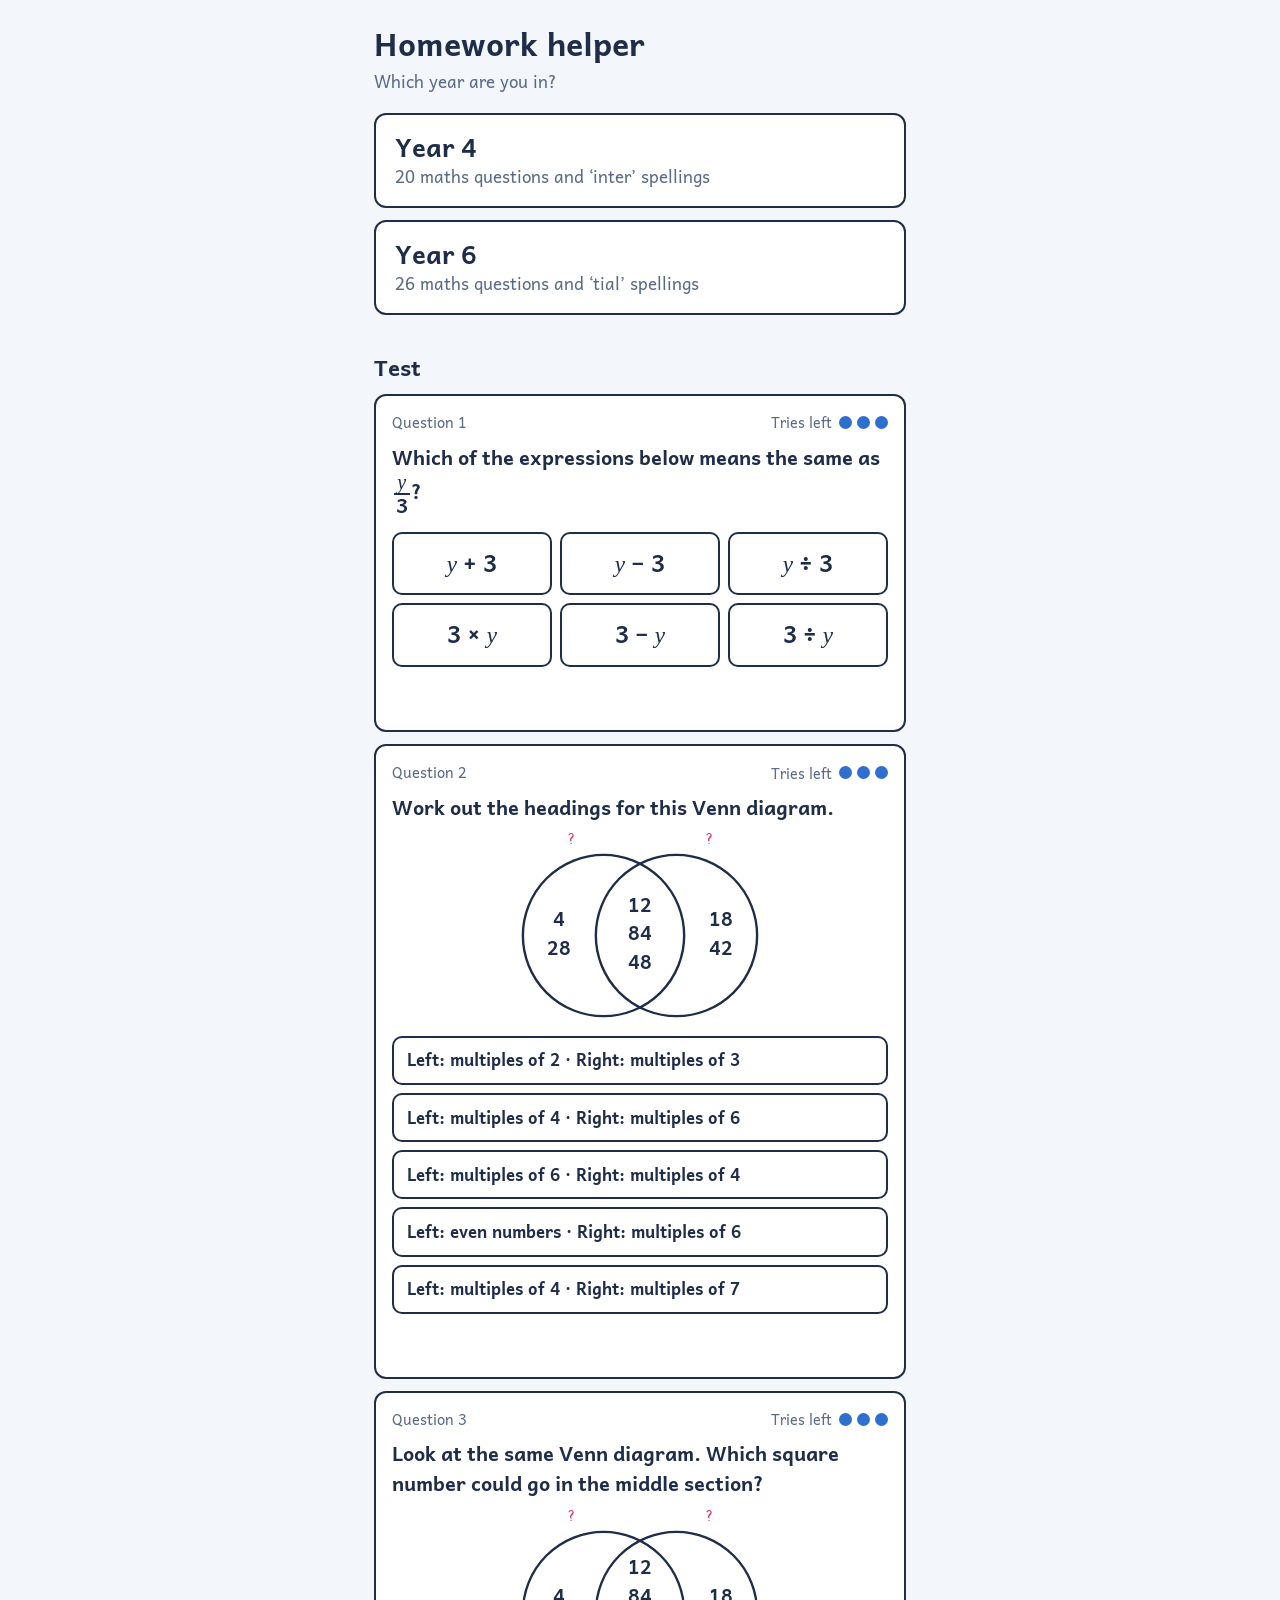
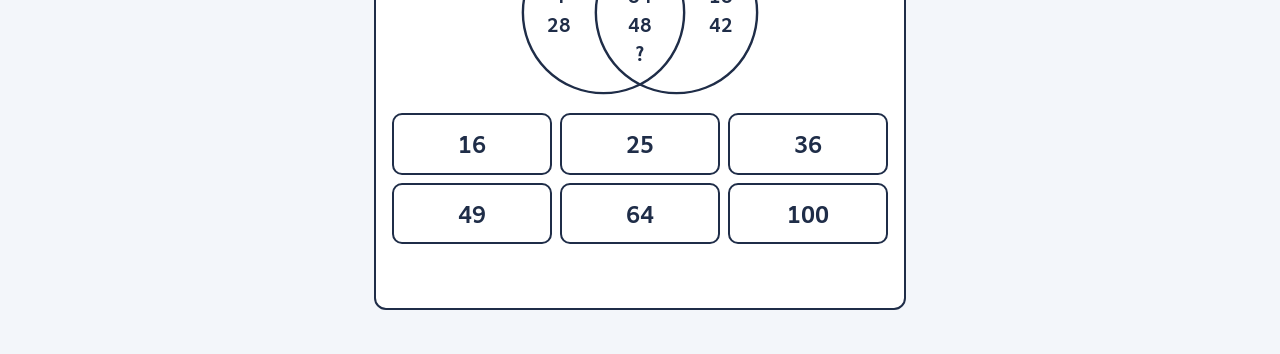
==== index.html @ afbc8796 "Year 6: Autumn Test 6 maths and Venn diagram test questions Replace the Year 6 maths with the 26 Aut" ====
<!DOCTYPE html>
<html lang="en-GB">
<head>
<meta charset="utf-8">
<meta name="viewport" content="width=device-width, initial-scale=1, viewport-fit=cover">
<title>Homework helper</title>
<link rel="preconnect" href="https://fonts.googleapis.com">
<link rel="preconnect" href="https://fonts.gstatic.com" crossorigin>
<link href="https://fonts.googleapis.com/css2?family=Andika:wght@400;700&family=Patrick+Hand&display=swap" rel="stylesheet">
<style>
:root{
  box-sizing:border-box;
  padding-top:env(safe-area-inset-top,0px);
  padding-bottom:env(safe-area-inset-bottom,0px);
  --paper:#F3F6FA; --grid:#DCE7F3; --ink:#1F2D48; --muted:#5A6A86; --line:#BCCDE1;
  --card:#FFFFFF; --soft:#EAF1FA;
  --hun:#8257C9; --ten:#2F6FD0; --one:#F2A93B; --rose:#D63C72; --leaf:#1F8A55;
  --on-ten:#FFFFFF; --hl-bg:rgba(214,60,114,.12); --mb:rgba(47,111,208,.2);
  --pen:'Patrick Hand','Comic Sans MS','Chalkboard SE',cursive;
}
@media (prefers-color-scheme: dark){
  :root:not([data-theme="light"]){
    --paper:#10161F; --grid:#1E2A3B; --ink:#E7EDF7; --muted:#9DABC2; --line:#34465F;
    --card:#171F2B; --soft:#1F2B3C;
    --hun:#A688E8; --ten:#5C95EC; --one:#F4BB57; --rose:#F2709D; --leaf:#43C285;
    --on-ten:#0E1A2E; --hl-bg:rgba(242,112,157,.16); --mb:rgba(92,149,236,.25);
  }
}
:root[data-theme="dark"]{
  --paper:#10161F; --grid:#1E2A3B; --ink:#E7EDF7; --muted:#9DABC2; --line:#34465F;
  --card:#171F2B; --soft:#1F2B3C;
  --hun:#A688E8; --ten:#5C95EC; --one:#F4BB57; --rose:#F2709D; --leaf:#43C285;
  --on-ten:#0E1A2E; --hl-bg:rgba(242,112,157,.16); --mb:rgba(92,149,236,.25);
}
html{scroll-padding-top:env(safe-area-inset-top,0px)}
*,*::before,*::after{box-sizing:border-box}
[hidden]{display:none!important}
html,body{margin:0}
body{background:var(--paper);color:var(--ink);font-family:'Andika','Trebuchet MS',system-ui,sans-serif;font-size:17px;line-height:1.45;-webkit-text-size-adjust:100%}
main{max-width:560px;margin:0 auto;padding:18px 14px 44px}
button{font:inherit;color:inherit;cursor:pointer}
button:focus-visible,input:focus-visible{outline:3px solid var(--ten);outline-offset:2px}
h1{font-size:2rem;line-height:1.1;margin:.5rem 0 .5rem}
.intro{margin:0 0 1.2rem;color:var(--muted)}
sup{font-size:.55em;line-height:0;vertical-align:super}

.tiles{display:grid;grid-template-columns:repeat(2,1fr);gap:10px}
.tile{position:relative;display:flex;align-items:stretch;text-align:left;background:var(--card);border:2px solid var(--ink);border-radius:8px;padding:0;min-height:3.8rem;overflow:hidden}
.tile .n{width:2.3rem;flex:none;display:grid;place-items:center;font-weight:700;border-right:2px solid var(--ink)}
.tile .tq{display:flex;align-items:center;flex-wrap:wrap;padding:.5rem .6rem;font-size:.98rem;line-height:1.25}
.tile .star{position:absolute;top:2px;right:6px;color:var(--one);font-size:1.05rem}

.lbar{display:flex;justify-content:space-between;align-items:center;gap:.5rem}
.link{background:none;border:0;padding:.45rem 0;color:var(--ten);font-weight:700}
.link[disabled]{opacity:.3;cursor:default}
.qnum{color:var(--muted);font-size:.95rem}
.qbig{font-size:2rem;font-weight:700;line-height:1.3;margin:.3rem 0 .8rem}
.qbox{display:inline-block;width:1.6em;height:1.1em;border:2px solid currentColor;border-radius:4px;vertical-align:-.12em}
.frac{display:inline-flex;flex-direction:column;align-items:center;vertical-align:middle;font-size:.78em;line-height:1.05;margin:0 .08em}
.frac>span:first-child{border-bottom:2px solid currentColor;padding:0 .18em}

.stage{position:relative;border:2px solid var(--ink);border-radius:10px;min-height:250px;padding:20px 10px;display:flex;flex-direction:column;align-items:center;justify-content:center;gap:14px;overflow:hidden;
  background-color:var(--card);background-image:linear-gradient(var(--grid) 1px,transparent 1px),linear-gradient(90deg,var(--grid) 1px,transparent 1px);background-size:20px 20px;background-position:-1px -1px}
.saywrap{display:flex;gap:.7rem;align-items:flex-start;margin:.9rem 0 .8rem}
#say{margin:0;flex:1;font-size:1.12rem;min-height:4.4em}
.speak{flex:none;width:2.7rem;height:2.7rem;border-radius:50%;border:2px solid var(--ink);background:var(--card);display:grid;place-items:center;padding:0}
.ctrl{display:flex;align-items:center;justify-content:space-between;gap:.6rem}
.btn{border:2px solid var(--ink);background:var(--card);border-radius:999px;padding:.6rem 1.2rem;font-weight:700;min-width:6.2rem}
.btn.primary{background:var(--ten);border-color:var(--ten);color:var(--on-ten)}
.btn[disabled]{opacity:.3;cursor:default}
.dots{display:flex;gap:6px;flex-wrap:wrap;justify-content:center}
.dots i{width:10px;height:10px;border-radius:50%;background:var(--line)}
.dots i.on{background:var(--ten)}
.replay{display:block;margin:.7rem auto 0;background:none;border:0;color:var(--muted);text-decoration:underline;text-underline-offset:3px;font-size:.95rem;padding:.3rem}
.try{margin-top:1rem;background:var(--card);border:2px solid var(--ink);border-radius:10px;padding:1rem}
.tryhead{display:flex;align-items:center;justify-content:space-between}
.try h2{margin:0 0 .6rem;font-size:1.3rem}
.tryrow{display:flex;gap:.8rem;align-items:center;flex-wrap:wrap}
.ans{font:inherit;font-size:1.6rem;font-weight:700;width:8.5rem;padding:.25rem .4rem;border:2px solid var(--ink);border-radius:8px;background:var(--paper);color:var(--ink);text-align:center}
.fhelp{margin:.5rem 0 0;color:var(--muted);font-size:.95rem}
.fb{margin:.8rem 0 0;font-size:1.08rem;min-height:1.4em}
.fb.ok{color:var(--leaf);font-weight:700}
.fb.no{color:var(--rose)}
.bigstar{font-size:2.2rem;color:var(--one);line-height:1}
.qnav{display:flex;justify-content:space-between;margin-top:1.3rem}

/* drawing pieces */
.pen{font-family:var(--pen);font-size:1.45rem;line-height:1.25;text-align:center;color:var(--ink)}
.pen.rose,.rose{color:var(--rose)}
.row{display:flex;align-items:center;justify-content:center;gap:.4rem;flex-wrap:wrap}
.nc{min-width:3.4rem;height:3.4rem;border:2px solid var(--ink);border-radius:10px;display:grid;place-items:center;font-size:1.8rem;font-weight:700;background:var(--card)}
.nc.expr{padding:0 .7rem;font-size:1.5rem}
.op{width:1.8rem;text-align:center;font-size:1.6rem;font-weight:700}
.dot{display:inline-block;width:1.05rem;height:1.05rem;border-radius:50%;background:var(--ten)}
.d-one{background:var(--one)}
.groups{display:flex;gap:.7rem;justify-content:center;flex-wrap:wrap}
.grp{width:5.6rem;height:5.6rem;border:2px dashed var(--muted);border-radius:50%;display:flex;flex-wrap:wrap;align-items:center;justify-content:center;align-content:center;gap:3px;padding:12px;background:var(--card)}
.grp .dot{width:.95rem;height:.95rem}
.grp.pick{border-style:solid;border-color:var(--rose);background:var(--hl-bg)}
.pile24{display:grid;grid-template-columns:repeat(8,1rem);gap:5px}
.pile24 .dot{width:1rem;height:1rem}
.plates{display:flex;flex-wrap:wrap;gap:.6rem;justify-content:center;max-width:20rem}
.plates.small{gap:.28rem;max-width:19rem}
.plate{width:3.6rem;height:3.6rem;border-radius:50%;background:var(--card);border:3px solid var(--line);box-shadow:inset 0 0 0 7px var(--soft);display:grid;place-items:center;font-family:var(--pen);font-size:1.6rem;color:var(--rose)}
.plates.small .plate{width:1.55rem;height:1.55rem;border:2px solid var(--line);box-shadow:inset 0 0 0 3px var(--soft)}
.sqg{display:grid;gap:2px}
.tl{width:1.25rem;height:1.25rem;border-radius:2px;background:var(--ten)}
.tl.big{width:1.55rem;height:1.55rem}
.tl.blank{background:transparent}
.tl.extra{background:transparent;border:2px dashed var(--rose)}
.ctab{display:grid;grid-template-columns:auto auto;column-gap:.7rem;row-gap:.2rem;font-family:var(--pen);font-size:1.45rem;line-height:1.2}
.cube3{width:7rem;height:auto}
.cube3 polygon{stroke:var(--ink);stroke-width:1.5;stroke-linejoin:round}
.cube3 .ct{fill:var(--one)}.cube3 .cl{fill:var(--ten)}.cube3 .cr2{fill:var(--hun)}
.cube3 .cg line{stroke:rgba(255,255,255,.8);stroke-width:1.2}
.sbar{display:grid;width:100%;max-width:22rem;height:2.6rem;border:2px solid var(--ink);background:var(--card)}
.sbar>i{position:relative}
.sbar>i.thick{border-left:2px solid var(--ink)}
.sbar>i>b{position:absolute;inset:0;background:var(--ten)}
.sbar>i>b.alt{background:var(--hun)}
.sbar>i>b.rb{background:var(--rose)}
.sbar>i>b.mb{background:var(--mb)}
.sbar>i.thin::after{content:'';position:absolute;left:-1px;top:0;bottom:0;border-left:1.5px dashed var(--ink);z-index:1;opacity:0}
.sbar>i.thin.on::after{opacity:1}
.sbar>i.thin.grow::after{animation:growY .4s ease both;animation-delay:var(--d,0s)}
.sbar.solid>i+i{border-left:1px solid var(--ink)}
.stack{width:100%;max-width:22rem;display:flex;flex-direction:column;gap:6px}
.halves{display:grid;grid-template-columns:1fr 1fr;width:100%;max-width:22rem;text-align:center;font-family:var(--pen);font-size:1.15rem;color:var(--muted)}
.pvg{display:grid;border:2px solid var(--ink);border-radius:6px;background:var(--card);overflow:hidden}
.pvgh{text-align:center;font-weight:700;font-size:.9rem;padding:.2rem 0;background:var(--soft);border-bottom:2px solid var(--ink)}
.pvgc{height:3rem;display:grid;place-items:center;font-size:1.9rem;font-weight:700;border-left:1px solid var(--line)}
.pvgc.ptc{border-left:0}
.pvgc.jr{height:1.8rem}
.pt{color:var(--rose);font-size:2.2rem}
.jmp{font-family:var(--pen);font-weight:400;color:var(--rose);font-size:1.15rem}
.faint{opacity:.25}
.bm{width:100%;max-width:22rem;display:flex;flex-direction:column;gap:6px}
.bm .whole,.bm .part{height:2.7rem;border:2px solid var(--ink);display:grid;place-items:center;font-weight:700;border-radius:4px;white-space:nowrap;overflow:hidden}
.bm .whole{background:var(--soft);font-size:1.35rem}
.bm .parts{display:flex}
.bm .part{background:var(--card);font-size:1.1rem}
.bm .part+.part{border-left:0}
.bm .part.hatch{background:repeating-linear-gradient(45deg,var(--hl-bg) 0 6px,transparent 6px 12px),var(--card)}
.bm .part.shade{background:var(--ten)}
.bm .part.shade .rose{color:var(--on-ten)}
.colm{--cw:2.5rem;display:grid;grid-template-columns:repeat(var(--c,1),var(--cw));font-size:2rem;font-weight:700;line-height:1}
.colm>span{height:2.7rem;display:grid;place-items:center;position:relative;border-radius:6px}
.colm>span.cr{height:1.6rem;font-family:var(--pen);font-weight:400;font-size:1.4rem;color:var(--rose)}
.colm>.rule{grid-column:1/-1;border-top:3px solid var(--ink);margin:.25rem 0}
.colm.tight{--cw:2.1rem;font-size:1.75rem}
.colm.tight>span{height:2.35rem}
.colm.tight>span.cr{height:1.4rem;font-size:1.25rem}
.colm.tight .qb{width:1.7rem;height:2rem;font-size:1rem}
.colm>span.on,.bus .c.on{background:var(--hl-bg);box-shadow:inset 0 0 0 2px var(--rose)}
.rl{font-family:'Andika',sans-serif;font-size:.78rem;font-weight:700;color:var(--muted)}
.qb{display:grid;place-items:center;width:2rem;height:2.3rem;border:2px dashed var(--muted);border-radius:6px;color:var(--muted);font-size:1.2rem;font-weight:400}
.wr{font-family:var(--pen);font-weight:400;color:var(--rose);font-size:2.1rem;line-height:1}
.sup{position:absolute;top:.1rem;left:.1rem;font-family:var(--pen);font-size:1.25rem;font-weight:400;color:var(--rose);line-height:1}
.sub{position:absolute;bottom:0;left:0;font-family:var(--pen);font-size:1.15rem;font-weight:400;color:var(--rose);line-height:1}
.strike::after{content:'';position:absolute;left:18%;right:18%;top:calc(50% - 1.5px);height:3px;border-radius:2px;background:var(--rose);transform:rotate(-40deg)}
.strike.anim::after{animation:strikeA .4s ease both}
.bus{display:grid;grid-template-columns:auto auto;font-size:2rem;font-weight:700;line-height:1}
.bus .top{display:flex;padding-left:calc(.2rem + 3px)}
.bus .dv{display:grid;place-items:center;padding-right:.35rem;height:2.9rem}
.bus .in{display:flex;border-top:3px solid var(--ink);border-left:3px solid var(--ink);border-top-left-radius:12px;padding-left:.2rem}
.bus .c{width:2.4rem;height:2.9rem;display:grid;place-items:center;position:relative;border-radius:6px}

/* motion */
@keyframes pop{0%{transform:scale(.2);opacity:0}65%{transform:scale(1.12);opacity:1}100%{transform:scale(1);opacity:1}}
@keyframes fade{from{opacity:0;transform:translateY(8px)}to{opacity:1;transform:none}}
@keyframes away{from{opacity:1;transform:scale(1)}to{opacity:.16;transform:scale(.8)}}
@keyframes write{from{clip-path:inset(0 100% 0 0)}to{clip-path:inset(0 0 0 0)}}
@keyframes pulse{0%{transform:scale(1)}40%{transform:scale(1.15)}100%{transform:scale(1)}}
@keyframes hop{0%{transform:translate(var(--hx,0),var(--hy,0));opacity:0}25%{opacity:1}100%{transform:none;opacity:1}}
@keyframes slideK{from{transform:translateX(var(--hx,0))}to{transform:none}}
@keyframes strikeA{from{transform:rotate(-40deg) scaleX(0)}to{transform:rotate(-40deg) scaleX(1)}}
@keyframes growY{from{transform:scaleY(0)}to{transform:scaleY(1)}}
.pop{animation:pop .45s cubic-bezier(.3,1.3,.5,1) both;animation-delay:var(--d,0s)}
.fade{animation:fade .5s ease both;animation-delay:var(--d,0s)}
.away{animation:away .55s ease both;animation-delay:var(--d,0s)}
.gone{opacity:.16;transform:scale(.8)}
.write{animation:write .7s ease-out both;animation-delay:var(--d,0s)}
.pulse{animation:pulse .6s ease both;animation-delay:var(--d,0s)}
.hop{display:inline-block;animation:hop .9s cubic-bezier(.4,0,.2,1) both;animation-delay:var(--d,0s)}
.slide{display:inline-block;animation:slideK 1s cubic-bezier(.5,0,.3,1) both;animation-delay:var(--d,0s)}
@media (prefers-reduced-motion: reduce){
  .pop,.fade,.away,.vanish,.write,.pulse,.swap,.hop,.slide,.nl .drawin,.strike.anim::after,.sbar>i.thin.grow::after{animation-duration:.01s!important;animation-delay:0s!important}
}

/* working-out pad and tries */
.card{background:var(--card);border:2px solid var(--ink);border-radius:10px;padding:.9rem;margin-top:1rem}
.cardhead{display:flex;align-items:center;justify-content:space-between;gap:.5rem;flex-wrap:wrap;margin-bottom:.6rem}
.cardhead h2{margin:0;font-size:1.2rem}
.tools{display:flex;gap:.4rem;flex-wrap:wrap;margin-bottom:.6rem}
.tool{border:2px solid var(--ink);background:var(--card);border-radius:999px;padding:.3rem .85rem;font-weight:700;font-size:.92rem}
.tool[aria-pressed="true"]{background:var(--ink);color:var(--card)}
.padwrap{position:relative;height:280px;border:1.5px solid var(--line);border-radius:6px;overflow:hidden;background-color:var(--card);
  background-image:linear-gradient(var(--grid) 1px,transparent 1px),linear-gradient(90deg,var(--grid) 1px,transparent 1px);background-size:24px 24px;background-position:-1px -1px}
.padwrap.tall{height:520px}
#pad{display:block;touch-action:none;cursor:crosshair}
.link.small{font-size:.92rem;padding:.2rem 0}
.tries{display:flex;align-items:center;gap:5px;color:var(--muted);font-size:.9rem}
.tries span{margin-right:2px}
.tries i{width:13px;height:13px;border-radius:50%;border:2px solid var(--ten)}
.tries i.on{background:var(--ten)}
.tag{font-weight:700;font-size:.9rem;color:var(--muted)}
.tag.ok{color:var(--leaf)}
.locked{display:flex;gap:.7rem;align-items:center;color:var(--muted);border-style:dashed;border-color:var(--muted)}
.locked p{margin:0}
.howh{font-size:1.3rem;margin:1.5rem 0 .6rem}
.again,#showHow{display:block;margin:1rem auto 0}
.tile .star.help{color:var(--muted)}
.reset{display:block;margin:1.4rem 0 0;background:none;border:0;color:var(--muted);text-decoration:underline;text-underline-offset:3px;padding:.3rem 0;font-size:.92rem}
.fhelp{margin:.5rem 0 0;color:var(--muted);font-size:.95rem}
.fin{display:inline-flex;flex-direction:column;align-items:center;gap:5px}
.fin .ans{width:4rem}
.fin hr{width:4.6rem;border:0;border-top:3px solid var(--ink);margin:0}

/* results page */
#results h1{margin:.6rem 0 1rem}
#results h2{font-size:1.2rem;margin:1.7rem 0 .6rem}
.scorecard{display:flex;align-items:center;gap:1.1rem;background:var(--card);border:2px solid var(--ink);border-radius:12px;padding:1rem}
.ring{width:7.5rem;height:7.5rem;flex:none;transform:rotate(-90deg)}
.ring circle{fill:none;stroke-width:13}
.ring-bg{stroke:var(--line)}
.ring-own{stroke:var(--one);animation:ringIn 1s ease-out both}
.ring-help{stroke:var(--muted);animation:ringIn .8s ease-out .9s both}
@keyframes ringIn{from{stroke-dasharray:0 400}}
.score b{display:block;font-size:3.2rem;line-height:1;font-weight:700}
.score span{display:block;color:var(--muted);font-size:1rem;line-height:1.3;margin-top:.2rem}
.resmsg{font-size:1.15rem;margin:1rem 0 0}
.counts{display:grid;grid-template-columns:repeat(3,1fr);gap:8px;margin-top:1rem}
.counts>div{background:var(--card);border:2px solid var(--ink);border-radius:10px;padding:.6rem .3rem;text-align:center}
.counts b{display:block;font-size:1.7rem;line-height:1.1}
.counts span{font-size:.85rem;color:var(--muted)}
.counts .gold{color:var(--one)}
.qgrid{display:grid;grid-template-columns:repeat(7,1fr);gap:6px}
.qc{aspect-ratio:1;border:2px solid var(--ink);border-radius:8px;background:var(--card);display:flex;flex-direction:column;align-items:center;justify-content:center;font-weight:700;font-size:1rem;line-height:1;padding:0;min-width:0}
.qc small{font-size:.85rem;margin-top:3px;font-weight:400;min-height:.85rem}
.qc.own,.chip.own{background:var(--one);border-color:var(--one);color:#2A1E00}
.qc.help,.chip.help{border-color:var(--muted)}
.qc.todo,.chip.todo{border-style:dashed;border-color:var(--muted);color:var(--muted)}
.legend{display:flex;gap:1rem;flex-wrap:wrap;font-size:.88rem;color:var(--muted);margin-top:.6rem}
.topics{display:flex;flex-direction:column;gap:8px}
.topic{background:var(--card);border:2px solid var(--ink);border-radius:10px;padding:.7rem .8rem}
.topic .th{display:flex;justify-content:space-between;gap:.5rem;align-items:center;flex-wrap:wrap}
.topic .tn{font-weight:700}
.ttag{font-size:.82rem;font-weight:700;border-radius:999px;padding:.12rem .65rem}
.ttag.strong{background:rgba(31,138,85,.15);color:var(--leaf)}
.ttag.practise{background:var(--hl-bg);color:var(--rose)}
.ttag.unfinished{background:var(--soft);color:var(--muted)}
.chips{display:flex;flex-wrap:wrap;gap:5px;margin-top:.55rem}
.chip{min-width:2.2rem;height:2.2rem;border-radius:7px;border:2px solid var(--ink);background:var(--card);font-weight:700;font-size:.92rem;padding:0 .3rem}
.resbtns{display:flex;flex-direction:column;align-items:stretch;gap:.6rem;margin-top:1.7rem}
.toResults{display:block;margin-top:.8rem}
.homebtns{margin-top:1.3rem}

/* spellings */
.tabs{display:flex;gap:4px;background:var(--soft);border:2px solid var(--ink);border-radius:999px;padding:4px;margin:.2rem 0 1.1rem}
.tabbtn{flex:1;border:0;background:none;border-radius:999px;padding:.55rem .5rem;font-weight:700;font-size:1.02rem;color:var(--muted)}
.tabbtn[aria-selected="true"]{background:var(--ink);color:var(--card)}
.muted{color:var(--muted)}
.splist h2{margin:0 0 .3rem;font-size:1.3rem}
.splist p{margin:.4rem 0}
.splist .btn{display:block;width:100%;margin-top:.7rem}
mark.fx{background:var(--hl-bg);color:var(--rose);border-radius:4px;padding:0 .08em}
.spcard{margin-top:.6rem}
.sphear{display:flex;align-items:center;gap:.9rem}
.hearbig{width:4.4rem;height:4.4rem;border-radius:50%;border:0;background:var(--ten);color:var(--on-ten);display:grid;place-items:center;flex:none;padding:0}
.hearbig.speaking{animation:pulse 1s ease-in-out infinite}
.hearopts{display:flex;flex-wrap:wrap;gap:.4rem}
.spmean,.spsent{margin:.7rem 0 0;font-size:1.05rem}
.spsent .gap{display:inline-block;width:4.5em;border-bottom:2px solid var(--ink);vertical-align:-.15em}
.spstage{margin:1rem 0 .5rem;font-weight:700;font-size:1.08rem;text-align:center}
.spline{min-height:3.5rem;border-bottom:3px solid var(--ink);font-size:2rem;font-weight:700;letter-spacing:.05em;display:flex;align-items:flex-end;justify-content:center;padding:.2rem .5rem;background:var(--card);border-radius:8px 8px 0 0;overflow-x:auto}
.spline .ph{font-size:1.05rem;font-weight:400;color:var(--muted);letter-spacing:0;align-self:center}
.caret{display:inline-block;width:2px;height:1.6rem;background:var(--ten);margin-left:2px;animation:blink 1s step-end infinite;align-self:center}
@keyframes blink{50%{opacity:0}}
.spboxes{display:flex;gap:4px;justify-content:center}
.spbox{flex:1 1 0;max-width:2.6rem;min-width:0;height:3rem;border:2px solid var(--ink);border-radius:6px;display:grid;place-items:center;font-size:clamp(1.1rem,5.5vw,1.7rem);font-weight:700;background:var(--card)}
.spbox.next{border-color:var(--ten);box-shadow:0 0 0 3px var(--mb)}
.sptiles{display:flex;flex-wrap:wrap;gap:6px;justify-content:center;margin-top:1rem}
.ltile{width:2.7rem;height:3rem;border-radius:8px;border:2px solid var(--ink);background:var(--one);color:#2A1E00;font-size:1.5rem;font-weight:700;padding:0;touch-action:manipulation}
.ltile.used{visibility:hidden}
.tilectl{display:flex;justify-content:center;gap:.5rem;margin-top:.7rem}
.kb{display:flex;flex-direction:column;gap:6px;margin-top:1rem;user-select:none;-webkit-user-select:none}
.kbrow{display:flex;gap:4px;justify-content:center}
.key{flex:1 1 0;max-width:2.6rem;min-width:0;height:3rem;border-radius:7px;border:1.5px solid var(--line);background:var(--card);color:var(--ink);font-size:1.3rem;font-weight:700;padding:0;box-shadow:0 2px 0 var(--line);touch-action:manipulation}
.key:active{transform:translateY(2px);box-shadow:none;background:var(--soft)}
.key.wide{flex:1.6 1 0;max-width:4.2rem;font-size:1.1rem}
.spactions{display:flex;justify-content:center;margin-top:1rem}
.spactions .btn{min-width:10rem}
.spword{font-size:2.1rem;font-weight:700;letter-spacing:.04em;text-align:center;margin:.3rem 0;word-break:break-all}
.spwas{text-align:center;color:var(--muted);margin:.2rem 0}
.spwas s{color:var(--rose)}
.spdots{display:flex;gap:5px;justify-content:center;margin:.3rem 0 0}
.spdots i{width:11px;height:11px;border-radius:50%;background:var(--line)}
.spdots i.cur{background:var(--ten)}
.spdots i.r1{background:var(--one)}
.spdots i.r2,.spdots i.r3{background:var(--muted)}
.spdots i.r4{background:var(--rose)}
.sprows{display:flex;flex-direction:column;gap:7px;margin-top:1rem}
.sprow{display:flex;justify-content:space-between;align-items:center;gap:.6rem;padding:.6rem .8rem;border:2px solid var(--ink);border-radius:10px;background:var(--card)}
.sprow .w{font-weight:700;font-size:1.15rem}
.sprow .tag{font-size:.85rem;white-space:nowrap}
.sprow .tag.t1{color:var(--leaf)}
.sprow .tag.t4{color:var(--rose)}
.spres{display:flex;align-items:baseline;gap:.6rem;background:var(--card);border:2px solid var(--ink);border-radius:12px;padding:1rem}
.spres b{font-size:3rem;line-height:1}

/* year 4 drawing pieces */
.nc.wide{width:4.4rem}
.nc.hl{box-shadow:0 0 0 4px var(--rose)}
.nc.hl2{box-shadow:0 0 0 4px var(--ten)}
.d-rose{background:var(--rose)}
.dot.d-ghost{background:transparent;border:2px dashed var(--line)}
.frames{display:flex;gap:1rem;flex-wrap:wrap;justify-content:center;align-items:flex-start}
.fbox{display:flex;flex-direction:column;align-items:center;gap:.3rem}
.tf{display:grid;grid-template-columns:repeat(5,1.75rem);grid-auto-rows:1.75rem;border:2px solid var(--ink);background:var(--card)}
.tf>i{border:1px solid var(--line);display:grid;place-items:center}
.rod{display:inline-block;width:.85rem;height:4.6rem;border-radius:3px;background-color:var(--ten);background-image:repeating-linear-gradient(to bottom,transparent 0,transparent calc(10% - 1px),rgba(255,255,255,.6) calc(10% - 1px),rgba(255,255,255,.6) 10%)}
.cube{display:inline-block;width:.85rem;height:.85rem;border-radius:2px;background:var(--one)}
.pile{min-height:4.8rem;align-items:flex-end;gap:.35rem}
.gap{width:.8rem}
.grp.big{width:6.6rem;height:6.6rem}
.grp .rod{height:3.2rem}
.pile27{display:grid;grid-template-columns:repeat(9,1rem);gap:5px;min-height:3.6rem}
.pile27 .dot{width:1rem;height:1rem}
.arr{display:flex;flex-direction:column;gap:4px}
.arrrow{display:flex;gap:4px;align-items:center}
.arr.big,.arr.big .arrrow{gap:9px}
.arr.big .dot{width:1.7rem;height:1.7rem}
.arr.sm,.arr.sm .arrrow{gap:3px}
.arr.sm .dot{width:.9rem;height:.9rem}
.arr.sm .d-ghost{border-width:1.5px}
.arrlbl{font-family:var(--pen);font-size:1.35rem;color:var(--rose);min-width:2.4rem;padding-left:.45rem}
.cookie{display:block;width:.7rem;height:.7rem;border-radius:50%;background:#B07A3E;box-shadow:inset -2px -2px 0 rgba(0,0,0,.2)}
.fwrap{width:100%;max-width:22rem}
.fbar{display:grid;grid-template-columns:repeat(9,1fr);height:3.2rem;border:2px solid var(--ink);background:var(--card)}
.fbar>i{position:relative;border-left:2px solid var(--ink)}
.fbar>i:first-child{border-left:0}
.fbar>i>b{position:absolute;inset:0;background:var(--ten)}
.fnums{display:grid;grid-template-columns:repeat(9,1fr);text-align:center;font-family:var(--pen);color:var(--muted);font-size:1.05rem}
.pv{display:grid;grid-template-columns:repeat(3,1fr);width:100%;max-width:22rem;border:2px solid var(--ink);border-radius:6px;overflow:hidden;background:var(--card)}
.pv>div{display:flex;flex-direction:column;border-left:2px solid var(--ink)}
.pv>div:first-child{border-left:0}
.pvh{text-align:center;font-weight:700;font-size:.9rem;padding:.25rem;border-bottom:2px solid var(--ink);background:var(--soft)}
.pvc{display:flex;flex-wrap:wrap;gap:4px;justify-content:center;align-content:flex-start;padding:8px 3px;min-height:5rem;flex:1}
.pvd{text-align:center;font-size:1.6rem;font-weight:700;border-top:2px solid var(--ink);padding:.1rem}
.pvd>span{display:inline-block}
.disc{width:1.75rem;height:1.75rem;border-radius:50%;display:grid;place-items:center;font-size:.58rem;font-weight:700;color:#fff}
.disc.h{background:var(--hun)}
.disc.t{background:var(--ten)}
.disc.o{background:var(--one);color:#2A1E00}
.bm .whole.glowbox{box-shadow:0 0 0 3px var(--rose)}
.mini{display:grid;grid-template-columns:4.4rem repeat(3,2.4rem);row-gap:6px;align-items:center;justify-items:center}
.mh{font-weight:700;color:var(--muted);font-size:.95rem}
.ml{font-family:var(--pen);font-size:1.3rem;justify-self:end;padding-right:.4rem}
.zero{font-family:var(--pen);font-size:1.8rem;font-weight:400;color:var(--rose)}
.nl{width:100%;max-width:24rem;height:auto;overflow:visible}
.nl .axis,.nl .tick{stroke:var(--ink);stroke-width:2.5;stroke-linecap:round}
.nl text{fill:var(--ink);font-family:'Andika',sans-serif;font-size:14px;font-weight:700;text-anchor:middle}
.nl .lab{fill:var(--rose)}
.nl .jl{fill:var(--muted);font-size:11px;font-weight:400}
.nl .arc{fill:none;stroke:var(--rose);stroke-width:3;stroke-linecap:round}
.nl .drawin{stroke-dasharray:1;stroke-dashoffset:1;animation:draw .55s ease forwards;animation-delay:var(--d,0s)}
.nl .pop{transform-box:fill-box;transform-origin:center}
@keyframes vanish{to{opacity:0;transform:scale(.3)}}
@keyframes swapIn{from{transform:translateX(var(--from))}to{transform:none}}
@keyframes draw{to{stroke-dashoffset:0}}
.vanish{animation:vanish .4s ease both;animation-delay:var(--d,0s)}
.vanished{opacity:0}
.swap{animation:swapIn 1s cubic-bezier(.6,0,.3,1) both;animation-delay:var(--d,0s)}
.spres span{line-height:1.3}

/* year picker */
.yearbtns{display:flex;flex-direction:column;gap:12px;margin-top:1rem}
.yearbtn{display:flex;flex-direction:column;align-items:flex-start;gap:.2rem;text-align:left;background:var(--card);border:2px solid var(--ink);border-radius:12px;padding:1.1rem 1.2rem}
.yearbtn b{font-size:1.6rem;line-height:1.1}
.yearbtn span{color:var(--muted)}
.yearbtn:active{transform:translateY(2px)}
.homehead{display:flex;align-items:center;justify-content:space-between;gap:.6rem;flex-wrap:wrap}
.yearchip{border:2px solid var(--ink);background:var(--card);border-radius:999px;padding:.35rem .9rem;font-weight:700;font-size:.95rem}

/* front page test */
.sect{font-size:1.4rem;margin:2.2rem 0 .7rem}
.yearbtn{position:relative}
.yearbtn .lastused{position:absolute;top:.8rem;right:1rem;font-size:.8rem;font-weight:700;color:var(--ten);background:var(--soft);border-radius:999px;padding:.1rem .6rem}
.tcard{background:var(--card);border:2px solid var(--ink);border-radius:12px;padding:1rem}
.tcard+.tcard{margin-top:12px}
.thead{display:flex;justify-content:space-between;align-items:center;gap:.5rem;flex-wrap:wrap;color:var(--muted);font-size:.92rem}
.tq{font-size:1.25rem;font-weight:700;margin:.5rem 0 1rem;line-height:1.5}
.alg{font-family:Georgia,'Times New Roman',serif;font-style:italic;font-weight:400}
.tq .frac{font-size:1em}
.opts{display:grid;grid-template-columns:repeat(3,1fr);gap:8px}
.opt{border:2px solid var(--ink);border-radius:10px;background:var(--card);color:var(--ink);font:inherit;font-size:1.45rem;font-weight:700;padding:.75rem .2rem;white-space:nowrap;touch-action:manipulation}
.opt:active{transform:translateY(2px)}
.opt.wrong{border-style:dashed;border-color:var(--muted);color:var(--muted);text-decoration:line-through;opacity:.6}
.opt.right{background:var(--leaf);border-color:var(--leaf);color:var(--card)}
.opt.shake{animation:shake .4s ease}
@keyframes shake{0%,100%{transform:none}20%{transform:translateX(-6px)}40%{transform:translateX(6px)}60%{transform:translateX(-4px)}80%{transform:translateX(4px)}}
.tfb{margin:.9rem 0 0;font-size:1.05rem;min-height:1.4em}
.tfb.ok{color:var(--leaf);font-weight:700}
.tfb.no{color:var(--rose)}
.tactions{display:flex;justify-content:space-between;align-items:center;gap:.5rem;flex-wrap:wrap;margin-top:.6rem}
.thelp{margin-top:1rem;border-top:2px dashed var(--line);padding-top:1rem}
.thelp h3{margin:0 0 .6rem;font-size:1.1rem}
.tstage{min-height:150px;border:2px solid var(--ink);border-radius:10px;display:flex;flex-direction:column;align-items:center;justify-content:center;gap:10px;padding:14px 8px;
  background-color:var(--card);background-image:linear-gradient(var(--grid) 1px,transparent 1px),linear-gradient(90deg,var(--grid) 1px,transparent 1px);background-size:20px 20px;background-position:-1px -1px}
.tsay{margin:.8rem 0;font-size:1.05rem;min-height:3em}
.tctrl{display:flex;justify-content:space-between;align-items:center;gap:.5rem}
.tctrl .btn{min-width:5.5rem;padding:.45rem 1rem}
.bigfrac{display:inline-flex;flex-direction:column;align-items:center;font-size:2.6rem;font-weight:700;line-height:1.1}
.bigfrac .fl{display:block;width:100%;min-width:3.2rem;height:4px;background:var(--rose);border-radius:2px;margin:.15rem 0}
.divrow{display:flex;align-items:center;gap:.5rem;font-size:2.6rem;font-weight:700;line-height:1}
.dsign{display:inline-flex;flex-direction:column;align-items:center;gap:.28rem}
.dsign i{display:block;width:.38rem;height:.38rem;border-radius:50%;background:var(--rose)}
.dsign b{display:block;width:1.5rem;height:4px;background:var(--rose);border-radius:2px}
.dsign.giant{gap:.55rem}.dsign.giant i{width:.8rem;height:.8rem}.dsign.giant b{width:3.4rem;height:7px}
.mv{display:inline-block;animation:slideXY .9s cubic-bezier(.5,0,.3,1) both;animation-delay:var(--d,0s)}
@keyframes slideXY{from{transform:translate(var(--fx,0),var(--fy,0))}to{transform:none}}
.shrink{animation:shrinkX .9s cubic-bezier(.5,0,.3,1) both}
@keyframes shrinkX{from{transform:scaleX(2.4)}to{transform:none}}
.tlabel{font-family:var(--pen);font-size:1.25rem;color:var(--rose)}
.opts.wide{grid-template-columns:1fr}
.opts.wide .opt{font-size:1.05rem;white-space:normal;text-align:left;padding:.65rem .8rem}
.venn{display:block;width:100%;max-width:18rem;height:auto;margin:.4rem auto 0}
.venn circle{fill:none;stroke:var(--ink);stroke-width:2.5}
.venn circle.on{fill:var(--hl-bg);stroke:var(--rose)}
.venn text{fill:var(--ink);font-family:'Andika',sans-serif;font-size:20px;font-weight:700;text-anchor:middle;dominant-baseline:middle}
.venn text.hd{fill:var(--rose);font-family:var(--pen);font-size:17px;font-weight:400}
.venn text.new{fill:var(--rose)}
.sqlist{font-family:var(--pen);font-size:1.3rem;text-align:center;line-height:1.4}
.sqlist b{color:var(--rose);font-weight:400}
.mults{display:grid;grid-template-columns:repeat(3,auto);gap:.1rem .9rem;font-family:var(--pen);font-size:1.25rem;line-height:1.25}
.mults span{padding:0 .3rem;border-radius:5px}
.mults span.on{background:var(--hl-bg);box-shadow:inset 0 0 0 2px var(--rose)}
.mults small{color:var(--muted);font-size:.85rem}
.bus.wide .c{width:3.1rem;padding-left:.9rem}
@media (prefers-reduced-motion: reduce){.mv,.shrink,.opt.shake{animation-duration:.01s!important;animation-delay:0s!important}}
</style>
</head>
<body>
<main>
  <section id="pick" hidden>
    <h1>Homework helper</h1>
    <p class="intro">Which year are you in?</p>
    <div class="yearbtns">
      <button class="yearbtn" data-y="y4"><b>Year 4</b><span>20 maths questions and ‘inter’ spellings</span></button>
      <button class="yearbtn" data-y="y6"><b>Year 6</b><span>26 maths questions and ‘tial’ spellings</span></button>
    </div>
    <h2 class="sect">Test</h2>
    <div id="tests"></div>
  </section>

  <section id="home" hidden>
    <div class="lbar"><button class="link" id="yearChip">‹ Front page</button></div>
    <h1 id="yearTitle">Year 6</h1>
    <div class="tabs" role="tablist">
      <button class="tabbtn" role="tab" id="tabMaths" aria-selected="true">Maths</button>
      <button class="tabbtn" role="tab" id="tabSpell" aria-selected="false">Spellings</button>
    </div>
    <div id="mathsHome">
    <p class="intro">Pick a question. Work it out on the squared paper, then type your answer. You get <b>3 tries</b>, and after that the step-by-step help unlocks. ★ means you got it on your own; ☆ means you got it with help.</p>
    <div class="tiles" id="tiles"></div>
    <div class="homebtns"><button class="btn primary" id="homeResults">See my results</button></div>
    <button class="reset" id="reset">Start everything again</button>
    </div>
    <div id="spellHome" hidden>
      <div class="card splist">
        <h2 id="spTitle"></h2>
        <p id="spRule"></p>
        <p class="muted">You'll hear each word, what it means and a sentence with it in. Write it on your sheet, then type it here to check. If it's not quite right, you'll get a clue and another go.</p>
        <button class="btn primary" id="spStart">Start the spelling test</button>
        <button class="btn" id="spResume" hidden></button>
        <button class="btn" id="spLastBtn" hidden>See my last results</button>
      </div>
    </div>
  </section>

  <section id="lesson" hidden>
    <div class="lbar">
      <button class="link" id="homeBtn">‹ All questions</button>
      <span class="qnum" id="qnum"></span>
    </div>
    <div class="qbig" id="qbig"></div>

    <div class="card">
      <div class="cardhead"><h2>Your working out</h2><button class="link small" id="tMore">More space</button></div>
      <div class="tools" role="toolbar" aria-label="Drawing tools">
        <button class="tool" id="tPen" aria-pressed="true">Pencil</button>
        <button class="tool" id="tRub" aria-pressed="false">Rubber</button>
        <button class="tool" id="tUndo">Undo</button>
        <button class="tool" id="tClear">Clear</button>
      </div>
      <div class="padwrap" id="padwrap"><canvas id="pad" aria-label="Squared paper for your working out"></canvas></div>
    </div>

    <div class="card" id="answerCard">
      <div class="cardhead"><h2>Your answer</h2><span class="tries" id="tries"></span></div>
      <div class="tryrow"><span id="inputs"></span><button class="btn primary" id="check">Check</button><span id="stars"></span></div>
      <p class="fhelp" id="fhelp" hidden>Type a fraction like 7/4, or a mixed number like 1 3/4.</p>
      <p class="fb" id="fb" aria-live="polite"></p>
      <button class="btn primary toResults" id="toResults" hidden>See my results</button>
    </div>

    <div class="card locked" id="locked">
      <svg viewBox="0 0 24 24" width="26" height="26" aria-hidden="true" style="flex:none"><rect x="5" y="11" width="14" height="10" rx="2" fill="none" stroke="currentColor" stroke-width="2"/><path d="M8 11V8a4 4 0 0 1 8 0v3" fill="none" stroke="currentColor" stroke-width="2"/></svg>
      <p>Step-by-step help unlocks after 3 tries. Use the squared paper to work it out first.</p>
    </div>
    <button class="btn" id="showHow" hidden>See how it works</button>

    <div id="how" hidden>
      <h2 class="howh">How to work it out</h2>
      <div class="stage" id="stage"></div>
      <div class="saywrap">
        <p id="say" aria-live="polite"></p>
        <button class="speak" id="speak" aria-label="Read this out loud">
          <svg viewBox="0 0 24 24" width="22" height="22" aria-hidden="true"><path d="M4 9v6h4l5 4V5L8 9H4z" fill="currentColor"/><path d="M16 8.5a5 5 0 0 1 0 7M18.5 6a8.5 8.5 0 0 1 0 12" fill="none" stroke="currentColor" stroke-width="2" stroke-linecap="round"/></svg>
        </button>
      </div>
      <div class="ctrl">
        <button class="btn" id="prev">Back</button>
        <div class="dots" id="dots"></div>
        <button class="btn primary" id="next">Next</button>
      </div>
      <button class="replay" id="replay">Watch this step again</button>
      <button class="btn primary again" id="again" hidden>Try the answer again</button>
    </div>

    <div class="qnav">
      <button class="link" id="pq">‹ Previous question</button>
      <button class="link" id="nq">Next question ›</button>
    </div>
  </section>

  <section id="results" hidden>
    <div class="lbar">
      <button class="link" id="resBack">‹ All questions</button>
      <span class="qnum">Results</span>
    </div>
    <h1 id="resTitle">Your results</h1>
    <div class="scorecard">
      <div id="ringWrap"></div>
      <div class="score"><b id="scoreNum">0</b><span id="scoreOf"></span></div>
    </div>
    <p class="resmsg" id="resMsg"></p>
    <div class="counts">
      <div><b id="cOwn">0</b><span><span class="gold">★</span> On my own</span></div>
      <div><b id="cHelp">0</b><span>☆ With help</span></div>
      <div><b id="cTodo">0</b><span>Still to do</span></div>
    </div>
    <h2>Every question</h2>
    <div class="qgrid" id="qgrid"></div>
    <div class="legend"><span><span class="gold">★</span> on my own</span><span>☆ with help</span><span>dashed = still to do</span></div>
    <h2>Topics</h2>
    <div class="topics" id="topics"></div>
    <div class="resbtns">
      <button class="btn primary" id="retryHelp">Try my ☆ ones again on my own</button>
      <button class="btn" id="goTodo">Do the ones still to do</button>
    </div>
  </section>
  <section id="spellTest" hidden>
    <div class="lbar">
      <button class="link" id="spBack">‹ Spellings</button>
      <span class="qnum" id="spNum"></span>
    </div>
    <div class="spdots" id="spDots"></div>
    <div class="card spcard">
      <div class="sphear">
        <button class="hearbig" id="spHear" aria-label="Hear the word, its meaning and a sentence"><svg viewBox="0 0 24 24" width="30" height="30" aria-hidden="true"><path d="M4 9v6h4l5 4V5L8 9H4z" fill="currentColor"/><path d="M16 8.5a5 5 0 0 1 0 7M18.5 6a8.5 8.5 0 0 1 0 12" fill="none" stroke="currentColor" stroke-width="2" stroke-linecap="round"/></svg></button>
        <div class="hearopts">
          <button class="tool" id="spWord">Just the word</button>
          <button class="tool" id="spSlow">Say it slowly</button>
        </div>
      </div>
      <p class="spmean"><b>Meaning:</b> <span id="spMean"></span></p>
      <p class="spsent"><b>In a sentence:</b> <span id="spSent"></span></p>
      <p class="fb no" id="spNoVoice" hidden>This device can't read words out loud. Ask a grown-up to read the word to you.</p>
    </div>
    <div class="spstage" id="spStage"></div>
    <div id="spAnswer"></div>
    <p class="fb" id="spFb" aria-live="polite" style="text-align:center"></p>
    <div id="spTiles"></div>
    <div class="kb" id="spKb"></div>
    <div class="spactions">
      <button class="btn primary" id="spCheck">Check</button>
      <button class="btn primary" id="spNext" hidden>Next word ›</button>
    </div>
  </section>

  <section id="spellResults" hidden>
    <div class="lbar">
      <button class="link" id="sprBack">‹ Spellings</button>
      <span class="qnum">Spelling results</span>
    </div>
    <h1 id="sprTitle">Spelling results</h1>
    <div class="spres"><b id="sprScore">0</b><span class="muted" id="sprOf"></span></div>
    <p class="resmsg" id="sprMsg"></p>
    <div class="sprows" id="sprRows"></div>
    <div class="resbtns">
      <button class="btn primary" id="sprTricky">Practise the tricky ones</button>
      <button class="btn" id="sprAgain">Do the whole test again</button>
    </div>
  </section>
</main>

<script>/* ===== Year 4 questions ===== */
const Q4=(function(){

/* ---------- helpers ---------- */
const BOX='<span class="qbox"></span>';
const fr=(n,d)=>`<span class="frac"><span>${n}</span><span>${d}</span></span>`;
const D=t=>`style="--d:${t}s"`;
// when an element appears (step k) and, optionally, is taken away (step r)
function life(s,k,r=null,ad=0,rd=0,a='pop',rk='away'){
  if(s<k) return null;
  if(s===k) return {c:a,d:ad};
  if(r!==null&&s===r) return {c:rk,d:rd};
  if(r!==null&&s>r) return {c:rk==='away'?'gone':'vanished',d:0};
  return {c:'',d:0};
}
const sty=(L,x='')=>`style="--d:${L.d}s;${x}"`;
const el=(tag,cls,L,inner='',x='')=>L?`<${tag} class="${cls} ${L.c}" ${sty(L,x)}>${inner}</${tag}>`:'';
const pen=(t,cls='',anim='',d=0)=>`<div class="pen ${cls} ${anim}" ${anim?D(d):''}>${t}</div>`;
const R=(...c)=>({cells:c});
const CR=(...c)=>({cells:c,cr:1});
const QB={t:'<span class="qb">?</span>'};
const hc=(t,on)=>({t,c:on?'on':''});
const wd=(s,k,t,d=0)=>s>=k?{t:`<span class="wr ${s===k?'write':''}" ${s===k?D(d):''}>${t}</span>`}:QB;
const carry=(s,k,t,d,hx,hy,on)=>s>=k?{t:`<span class="${s===k?'hop':''}" style="--d:${d}s;--hx:${hx};--hy:${hy}">${t}</span>`,c:on?'on':''}:{t:''};
const dg=(t,a,d=0)=>`<span class="${a?'write':''}" ${a?D(d):''}>${t}</span>`;
const MQ='<span class="rose">?</span>';

function tf(n,col,anim,del){
  let h='<div class="tf">';
  for(let i=0;i<10;i++) h+='<i>'+(i<n?`<span class="dot ${col} ${anim?'pop':''}" ${anim?D(del(i)):''}></span>`:'')+'</i>';
  return h+'</div>';
}
function colm(c,rows){
  let h=`<div class="colm" style="--c:${c}">`;
  for(const r of rows){
    if(r==='-'){h+='<i class="rule"></i>';continue;}
    for(const cell of r.cells){
      const o=(cell&&typeof cell==='object')?cell:{t:cell||''};
      h+=`<span class="${r.cr?'cr ':''}${o.c||''}">${o.t||''}</span>`;
    }
  }
  return h+'</div>';
}
function pvChart(s,k,cnt,rem,digits){
  const cols=[['h','Hundreds','100'],['t','Tens','10'],['o','Ones','1']];
  const base={h:0,t:.5,o:.9};
  let h=`<div class="pv ${s===k?'fade':''}">`;
  for(const [key,name,val] of cols){
    h+=`<div><div class="pvh">${name}</div><div class="pvc">`;
    const n=cnt[key];
    for(let i=0;i<n;i++){
      let r=null,rd=0;
      if(rem&&rem.col===key&&i>=n-rem.n){r=rem.step;rd=0.2+(i-(n-rem.n))*0.4;}
      h+=el('span',`disc ${key}`,life(s,k,r,base[key]+i*0.07,rd),val);
    }
    h+='</div>';
    if(digits) h+=`<div class="pvd">${digits[key]}</div>`;
    h+='</div>';
  }
  return h+'</div>';
}
function bar(s,k,whole,parts,kp,wcls=''){
  let h=`<div class="bm"><div class="whole ${wcls} ${s===k?'fade':''}">${whole}</div>`;
  if(s>=kp){
    h+='<div class="parts">';
    parts.forEach((p,i)=>{h+=`<div class="part ${p.c||''} ${s===kp?'pop':''}" style="flex:${p.f} 1 0px;--d:${s===kp?0.3+i*0.2:0}s">${p.t}</div>`;});
    h+='</div>';
  }
  return h+'</div>';
}
function busStop(s,o){
  const wL=life(s,o.kw,null,0.3,0,'write');
  const cL=life(s,o.kc,null,o.kc===o.kw?0.9:0.2,0,'hop');
  return `<div class="bus ${s===o.k0?'fade':''}">
    <span></span>
    <div class="top"><span class="c">${wL?`<span class="wr ${wL.c}" ${sty(wL)}>${o.first}</span>`:''}</span><span class="c">${s>=o.kfin?QB.t:''}</span></div>
    <span class="dv">${o.dv}</span>
    <div class="in"><span class="c ${s===o.kw?'on':''}">${o.a}</span><span class="c ${s>=o.kfin?'on':''}">${cL?`<span class="sup ${cL.c}" ${sty(cL,'--hx:-2.3rem;--hy:0rem')}>${o.carry}</span>`:''}${o.b}</span></div>
  </div>`;
}
function numberLine(s){
  const X=n=>20+n*6.25;
  let g='<svg class="nl" viewBox="0 0 340 112" role="img" aria-label="Number line from 0 to 48">';
  g+='<line class="axis" x1="12" y1="80" x2="328" y2="80"/>';
  for(let n=0;n<=48;n+=8) g+=`<line class="tick" x1="${X(n)}" y1="72" x2="${X(n)}" y2="88"/>`;
  g+=`<text x="${X(0)}" y="106">0</text>`;
  const kOf=j=>j===0?1:(j<5?2:3);
  for(let j=0;j<6;j++){
    const k=kOf(j); if(s<k) continue;
    const a=X(j*8),b=X(j*8+8),m=(a+b)/2,an=s===k;
    const d=an?(k===2?(j-1)*0.65:0.15):0;
    g+=`<path class="arc ${an?'drawin':''}" pathLength="1" d="M${a} 78 Q${m} 24 ${b} 78" style="--d:${d}s"/>`;
    g+=`<text class="jl ${an?'pop':''}" x="${m}" y="44" style="--d:${d+0.3}s">+8</text>`;
    g+=`<text class="lab ${an?'pop':''}" x="${b}" y="106" style="--d:${d+0.45}s">${j*8+8}</text>`;
  }
  if(s<3) g+=`<text x="${X(48)}" y="106">48</text>`;
  g+='</svg>';
  const notes=['How many 8s fit into 48?','first jump: 8','16, 24, 32, 40…','…and 48!','How many jumps?'];
  return g+pen(notes[s],'rose','write',s===2?2.4:0.5);
}
function miniX10(s,k){
  const a=s===k;
  return `<div class="mini ${a?'fade':''}" ${a?D(.6):''}>
    <span></span><span class="mh">H</span><span class="mh">T</span><span class="mh">O</span>
    <span class="ml">3 × 9</span><span></span>${QB.t}${QB.t}
    <span class="ml">× 10</span>
    <span class="${a?'hop':''}" style="--d:1.6s;--hx:2.4rem;--hy:0rem">${QB.t}</span>
    <span class="${a?'hop':''}" style="--d:1.6s;--hx:2.4rem;--hy:0rem">${QB.t}</span>
    <span class="${a?'pop':''}" style="--d:2.4s"><b class="zero">0</b></span>
  </div>`;
}

/* ---------- the 20 questions ---------- */
const Q=[
{q:`5 + 8 + 5 = ${BOX}`,ans:18,
 hint:"Not quite. Use the two 5s to make 10, then add on the 8.",
 say:["Three numbers to add. Here's a clever trick: look for two numbers that make <b>10</b> first.",
      "Spot the two 5s! 5 + 5 fills a whole ten frame. That makes 10.",
      "Now there's just the 8 left to add on.",
      "Your turn! What is 10 + 8? That's the number for the box."],
 draw(s){
  const ring=(k,c)=>s>=k?c:'';
  let h=`<div class="row">
    <span class="nc ${ring(1,'hl')} ${s===1?'pulse':''}">5</span><span class="op">+</span>
    <span class="nc ${ring(2,'hl2')} ${s===2?'pulse':''}">8</span><span class="op">+</span>
    <span class="nc ${ring(1,'hl')} ${s===1?'pulse':''}" ${D(.15)}>5</span></div><div class="frames">`;
  if(s>=1) h+=`<div class="fbox">${tf(10,'d-rose',s===1,i=>0.4+i*0.12)}${pen('5 + 5 = 10','',s===1?'write':'',1.7)}</div>`;
  if(s>=2) h+=`<div class="fbox">${tf(8,'',s===2,i=>0.2+i*0.12)}${pen('8','',s===2?'write':'',1.2)}</div>`;
  h+='</div>';
  if(s>=3) h+=pen('10 + 8 = ?','rose','fade');
  return h;
 }},

{q:`3 × ${BOX} = 33`,ans:11,
 hint:"Not quite. Look inside one group. How many tens and how many ones are there?",
 say:["3 lots of a mystery number make 33. Let's share 33 into <b>3 equal groups</b>. One group will be the mystery number.",
      "Here's 33 made from blocks: 3 tens and 3 ones.",
      "Share the tens: one ten goes into each group.",
      "Now share the ones: one cube goes into each group. Everything is shared out fairly!",
      "Your turn! What is one group worth? That's the missing number."],
 draw(s){
  let h='<div class="row pile">';
  if(s===0) h+=pen('33 shared into 3 groups');
  for(let i=0;i<3;i++) h+=el('span','rod',life(s,1,2,i*0.15,0.3+i*0.5));
  if(s>=1) h+='<span class="gap"></span>';
  for(let i=0;i<3;i++) h+=el('span','cube',life(s,1,3,0.5+i*0.15,0.3+i*0.5));
  h+='</div>';
  if(s>=1) h+=pen('3 tens and 3 ones','',s===1?'write':'',0.9);
  h+='<div class="groups">';
  for(let g=0;g<3;g++){
    h+=`<div class="grp ${s===0?'fade':''}" ${D(g*0.15)}>`;
    h+=el('span','rod',life(s,2,null,0.3+g*0.5));
    h+=el('span','cube',life(s,3,null,0.3+g*0.5));
    h+='</div>';
  }
  h+='</div>';
  if(s>=4) h+=pen('one group = ?','rose','fade');
  return h;
 }},

{q:`4 × 4 = ${BOX}`,ans:16,
 hint:"Not quite. Count on 4 more from 12. Use your fingers if it helps!",
 say:["4 × 4 means <b>4 lots of 4</b>. Let's build it as an array: 4 rows with 4 dots in each row.",
      "Row 1: 4 dots.",
      "Row 2: count on 4 more. That's 8.",
      "Row 3: count on 4 more. That's 12.",
      "Row 4: count on 4 more from 12. Your turn! How many dots are there altogether?"],
 draw(s){
  let h='<div class="arr big">';
  for(let r=0;r<4;r++){
    h+='<div class="arrrow">';
    for(let c=0;c<4;c++){const L=life(s,r+1,null,c*0.15);h+=L?`<span class="dot ${L.c}" ${sty(L)}></span>`:'<span class="dot d-ghost"></span>';}
    const LL=life(s,r+1,null,0.7,0,'write');
    h+=LL?`<span class="arrlbl ${LL.c}" ${sty(LL)}>${r<3?(r+1)*4:'?'}</span>`:'<span class="arrlbl"></span>';
    h+='</div>';
  }
  return h+'</div>';
 }},

{q:`${BOX} = 438 − 20`,ans:418,
 hint:"Not quite. Only the tens change. Start with 3 tens and take 2 away.",
 say:["The box is on the left this time, and that's fine! The = sign means <b>is the same as</b>. So we just work out 438 − 20.",
      "Make 438 in a place value chart: 4 hundreds, 3 tens and 8 ones.",
      "20 is the same as 2 tens. So take away 2 of the tens.",
      "The hundreds and the ones don't change. Your turn! What number is left?"],
 draw(s){
  let h=pen(`${BOX} is the same as 438 − 20`);
  if(s>=1) h+=pvChart(s,1,{h:4,t:3,o:8},{col:'t',n:2,step:2},s>=3?{h:dg('4',s===3),t:dg(MQ,s===3,.2),o:dg('8',s===3,.4)}:null);
  if(s>=2) h+=pen('take away 2 tens','rose',s===2?'write':'',1);
  return h;
 }},

{q:`6 × 0 = ${BOX}`,ans:0,
 hint:"Not quite. Look at the plates again. How many cookies can you see?",
 say:["6 × 0 means <b>6 lots of 0</b>. Let's imagine some plates of cookies.",
      "Here are 6 plates.",
      "Now put 0 cookies on each plate. That's no cookies at all!",
      "Your turn! How many cookies are there altogether?"],
 draw(s){
  if(s===0) return pen('6 lots of 0','','write',0.2);
  let h='<div class="plates">';
  for(let i=0;i<6;i++) h+=`<span class="plate ${s===1?'pop':''}" ${D(i*0.15)}>${s>=2?`<span class="${s===2?'pop':''}" ${D(0.3+i*0.25)}>0</span>`:''}</span>`;
  h+='</div>';
  return h+pen(['','6 plates','0 cookies on each plate','6 lots of 0 = ?'][s],s===3?'rose':'','write',s===2?2:0.4);
 }},

{q:`${fr(7,9)} − ${fr(2,9)} = ${BOX}`,ans:[5,9],frac:true,
 hint:"Not quite. Count the shaded pieces that are left. The bottom number stays 9.",
 say:["The bottom number is 9. It tells us the whole bar is cut into <b>9 equal pieces</b>. Each piece is one ninth.",
      "Seven ninths means 7 of those pieces are shaded.",
      "Take away two ninths: rub out 2 of the shaded pieces.",
      "The pieces are still ninths, so the bottom number stays 9. Your turn! How many ninths are left?"],
 draw(s){
  let h=`<div class="fwrap"><div class="fbar ${s===0?'fade':''}">`;
  for(let i=0;i<9;i++){
    const L=i<7?life(s,1,i>=5?2:null,i*0.18,0.2+(i-5)*0.45):null;
    h+=`<i>${L?`<b class="${L.c}" ${sty(L)}></b>`:''}</i>`;
  }
  h+='</div><div class="fnums">'+[1,2,3,4,5,6,7,8,9].map(n=>`<span>${n}</span>`).join('')+'</div></div>';
  const labs=['9 equal pieces',`${fr(7,9)} shaded`,`${fr(7,9)} − ${fr(2,9)}`,`${fr('?',9)} left`];
  return h+pen(labs[s],s===3?'rose':'','write',0.2);
 }},

{q:`${BOX} + 400 = 826`,ans:426,
 hint:"Not quite. Take 4 hundreds away from 8 hundreds. The tens and ones stay the same.",
 say:["Something add 400 makes 826. Let's draw it as a bar so we can see what's going on.",
      "The whole bar is 826. It's made of two parts: the mystery number and 400.",
      "To find a missing part, take the part you know away from the whole: 826 − 400.",
      "Make 826 in a place value chart: 8 hundreds, 2 tens and 6 ones.",
      "400 is the same as 4 hundreds. Take 4 of the hundreds away.",
      "The tens and the ones don't change. Your turn! What's left? That's the missing number."],
 draw(s){
  let h=bar(s,0,'826',[{t:MQ,f:426},{t:'400',f:400}],1);
  if(s>=2) h+=pen('826 − 400','',s===2?'write':'',0.2);
  if(s>=3) h+=pvChart(s,3,{h:8,t:2,o:6},{col:'h',n:4,step:4},s>=5?{h:dg(MQ,s===5),t:dg('2',s===5,.2),o:dg('6',s===5,.4)}:null);
  return h;
 }},

{q:`60 ÷ 2 = ${BOX}`,ans:30,
 hint:"Not quite. Count the tens in one group. 1 ten is 10, 2 tens are 20…",
 say:["60 ÷ 2 means <b>share 60 into 2 equal groups</b>.",
      "60 is the same as 6 tens.",
      "Share the tens out one at a time: one for this group, one for that group…",
      "Your turn! How many tens are in each group? So what is each group worth?"],
 draw(s){
  let h='<div class="row pile">';
  if(s===0) h+=pen('60 shared into 2 groups');
  for(let i=0;i<6;i++) h+=el('span','rod',life(s,1,2,i*0.12,0.3+i*0.45));
  h+='</div>';
  if(s>=1) h+=pen('60 = 6 tens','',s===1?'write':'',0.8);
  h+='<div class="groups">';
  for(let g=0;g<2;g++){
    h+=`<div class="grp big ${s===0?'fade':''}" ${D(g*0.15)}>`;
    for(let j=0;j<3;j++) h+=el('span','rod',life(s,2,null,0.3+(j*2+g)*0.45));
    h+='</div>';
  }
  h+='</div>';
  if(s>=3) h+=pen('each group = ? tens','rose','fade');
  return h;
 }},

{q:`${BOX} = ${fr(1,3)} of 27`,ans:9,
 hint:"Not quite. Count the dots in just one group.",
 say:["To find <b>one third</b>, we split something into 3 equal groups and look at just one group. It's the same as 27 ÷ 3.",
      "Here are 27 counters.",
      "Deal them out one at a time into 3 groups, just like dealing cards.",
      "One group is one third. Your turn! How many counters are in one group?"],
 draw(s){
  let h=s===0?pen('27 shared into 3 equal groups','','write',0.2)
    :'<div class="pile27">'+Array.from({length:27},(_,i)=>el('span','dot d-one',life(s,1,2,i*0.03,0.2+i*0.12))).join('')+'</div>';
  h+='<div class="groups">';
  for(let g=0;g<3;g++){
    h+=`<div class="grp ${s>=3&&g===0?'pick':''} ${s===0?'fade':''}" ${D(g*0.15)}>`;
    for(let j=0;j<9;j++) h+=el('span','dot d-one',life(s,2,null,0.2+(j*3+g)*0.12));
    h+='</div>';
  }
  h+='</div>';
  if(s>=3) h+=pen(`${fr(1,3)} of 27 = ?`,'rose','fade');
  return h;
 }},

{q:`47 + 85 = ${BOX}`,ans:132,
 hint:"Not quite. Check the tens: 4 + 8 + the 1 you carried. Remember, 10 tens make 1 hundred!",
 say:["Column addition! Line the numbers up: tens under tens, ones under ones.",
      "Always start with the ones: 7 + 5 = 12.",
      "12 is 1 ten and 2 ones. Write the 2 in the ones column and carry the 1 over to the tens.",
      "Now the tens: 4 + 8, plus the 1 you carried.",
      "Your turn! Add up the tens. If you get 10 or more, the extra hundred goes in the hundreds column. What's the whole answer?"],
 draw(s){
  const o=s===1||s===2,t=s>=3;
  let h=colm(4,[CR('','',carry(s,2,'1',0.7,'2.5rem','8.1rem',t),''),R('','',hc('4',t),hc('7',o)),R('+','',hc('8',t),hc('5',o)),'-',R('',QB,QB,wd(s,2,'2',0.1))]);
  const notes=['','7 + 5 = 12','write 2, carry 1','4 + 8 + 1 = ?','4 + 8 + 1 = ?'];
  if(notes[s]) h+=pen(notes[s],'rose',s<4?'write':'',0.2);
  return h;
 }},

{q:`90 − 43 = ${BOX}`,ans:47,
 hint:"Not quite. After the exchange, the ones are 10 − 3 and the tens are 8 − 4.",
 say:["Column subtraction! Line up the numbers: tens under tens, ones under ones. Always start with the ones.",
      "Ones: 0 − 3. Uh oh! We can't take 3 away from 0. We need to <b>exchange</b>.",
      "Exchange 1 ten for 10 ones. The 9 tens become 8 tens, and the 0 ones become 10 ones.",
      "Your turn! Work out 10 − 3 for the ones, then 8 − 4 for the tens. What's the whole answer?"],
 draw(s){
  const ex=s>=2,a=s===2;
  const nine={t:'9',c:ex?('strike '+(a?'anim':'')):''};
  const eight=ex?{t:`<span class="${a?'write':''}" ${a?D(0.5):''}>8</span>`}:'';
  const zero={t:(ex?`<span class="sup ${a?'hop':''}" style="--d:1.1s;--hx:-2.5rem;--hy:0rem">1</span>`:'')+'0',c:(s===1||s===2)?'on':''};
  let h=colm(3,[CR('',eight,''),R('',nine,zero),R('−','4',hc('3',s===1)),'-',R('',QB,QB)]);
  const notes=['','0 − 3? Not enough ones!','1 ten → 10 ones','10 − 3 = ?   8 − 4 = ?'];
  if(notes[s]) h+=pen(notes[s],'rose',s<3?'write':'',a?1.5:0.2);
  return h;
 }},

{q:`6 × 9 × 5 = ${BOX}`,ans:270,
 hint:"Not quite. 6 × 5 = 30. Then work out 3 × 9 and make it 10 times bigger.",
 special:{243:"Close, but not quite! Try it this way: 6 × 5 = 30, then 3 × 9, then make it 10 times bigger."},
 say:["Three numbers to multiply. Good news: we can multiply them in <b>any order</b>. So let's pick the easiest pair first!",
      "6 and 5 make a great pair. Swap the 9 and the 5 so they sit together.",
      "6 × 5 means 6 lots of 5. Count in 5s: 5, 10, 15, 20, 25, 30.",
      "Now it's 30 × 9. Here's a trick: work out 3 × 9 first, then make it 10 times bigger.",
      "Your turn! Work out 3 × 9. To make it 10 times bigger, move the digits one place to the left and put a 0 in the ones."],
 draw(s){
  let h='';
  if(s===0) h+='<div class="row"><span class="nc">6</span><span class="op">×</span><span class="nc">9</span><span class="op">×</span><span class="nc">5</span></div>';
  else if(s<=2){
    h+=`<div class="row"><span class="nc hl ${s===1?'pulse':''}" ${D(1.1)}>6</span><span class="op">×</span><span class="nc hl ${s===1?'swap':''}" style="--from:6rem">5</span><span class="op">×</span><span class="nc ${s===1?'swap':''}" style="--from:-6rem">9</span></div>`;
    if(s===2){
      h+='<div class="arr">';
      for(let r=0;r<6;r++){
        h+='<div class="arrrow">';
        for(let c=0;c<5;c++) h+=`<span class="dot pop" ${D(r*0.45+c*0.05)}></span>`;
        h+=`<span class="arrlbl write" ${D(r*0.45+0.3)}>${(r+1)*5}</span></div>`;
      }
      h+='</div>'+pen('6 × 5 = 30','rose','write',3);
    }
  } else {
    h+=`<div class="row"><span class="nc wide ${s===3?'pop':''}">30</span><span class="op">×</span><span class="nc ${s===3?'pop':''}" ${D(.15)}>9</span></div>`;
    h+=miniX10(s,3);
  }
  return h;
 }},

{q:`48 ÷ 8 = ${BOX}`,ans:6,
 hint:"Not quite. Count the jumps again. Each jump is one 8.",
 say:["48 ÷ 8 asks: <b>how many 8s fit into 48?</b> Let's find out on a number line.",
      "Start at 0 and jump along 8 at a time. First jump: 8.",
      "Keep jumping in 8s: 16, 24, 32, 40…",
      "…and 48! We landed exactly on 48.",
      "Your turn! Count the jumps. How many 8s make 48?"],
 draw(s){return numberLine(s);}},

{q:`38 × ${BOX} = 0`,ans:0,
 hint:"Not quite. If there's anything on the plates, the total can't be 0.",
 say:["38 lots of a mystery number make <b>0</b>. Let's picture 38 plates.",
      "What if we put 1 cookie on each plate?",
      "That would make 38 cookies. Too many! We need 0 altogether, so take them all off.",
      "Your turn! How many cookies must go on each plate to make 0 altogether? Question 5 might help!"],
 draw(s){
  let h='<div class="plates small">';
  for(let i=0;i<38;i++){
    const L=life(s,1,2,0.1+i*0.04,i*0.025,'pop','vanish');
    h+=`<span class="plate ${s===0?'pop':''}" ${D(i*0.02)}>${L?`<span class="cookie ${L.c}" ${sty(L)}></span>`:''}</span>`;
  }
  h+='</div>';
  return h+pen(['38 plates','38 lots of 1 = 38','we need 0 altogether','38 lots of ? = 0'][s],s===3?'rose':'','write',s===1?1.7:0.3);
 }},

{q:`${BOX} − 16 = 82`,ans:98,
 hint:"Not quite. The missing number is the whole bar, so it must be bigger than 82. Add the two parts: 82 + 16.",
 special:{66:"66 is 82 take away 16. But the missing number is the whole bar, so put the parts together instead: add 82 + 16."},
 say:["Careful with this one! The box is the number we <b>start</b> with. We take 16 away from it and end up with 82.",
      "Let's draw it. The starting number is the whole bar. We don't know it yet.",
      "Take 16 away and you're left with 82. So 82 and 16 are the two parts of the whole bar.",
      "To find the whole, put the parts back together. That means we <b>add</b>: 82 + 16.",
      "Your turn! Work out 82 + 16. Then check: your answer take away 16 should make 82."],
 draw(s){
  let h=pen(`start with ${BOX}, take away 16, left with 82`);
  if(s>=1) h+=bar(s,1,MQ,[{t:'82 left',f:80},{t:'16',f:20,c:'hatch'}],2,s>=3?'glowbox':'');
  if(s>=3) h+=`<div class="${s===3?'fade':''}" ${D(.5)}>`+colm(3,[R('','8','2'),R('+','1','6'),'-',R('',QB,QB)])+'</div>';
  return h;
 }},

{q:`37 × 2 = ${BOX}`,ans:74,
 hint:"Not quite. In the tens, did you add the 1 you carried?",
 say:["Short multiplication! Multiply each digit by 2. Always start with the ones.",
      "Ones: 7 × 2 = 14.",
      "14 is 1 ten and 4 ones. Write the 4 in the ones column and carry the 1 over to the tens.",
      "Now the tens: 3 × 2, then add the 1 you carried.",
      "Your turn! Work out the tens. What's the whole answer?"],
 draw(s){
  const o=s===1||s===2,t=s>=3;
  let h=colm(3,[CR('',carry(s,2,'1',0.7,'2.5rem','8.1rem',t),''),R('',hc('3',t),hc('7',o)),R('×','',hc('2',true)),'-',R('',QB,wd(s,2,'4',0.1))]);
  const notes=['','7 × 2 = 14','write 4, carry 1','3 × 2 + 1 = ?','3 × 2 + 1 = ?'];
  if(notes[s]) h+=pen(notes[s],'rose',s<4?'write':'',0.2);
  return h;
 }},

{q:`64 ÷ 4 = ${BOX}`,ans:16,
 hint:"Not quite. How many 4s are in 24? Count in 4s: 4, 8, 12…",
 say:["Bus stop method! The 4 waits outside the bus stop and 64 goes inside. Work from left to right.",
      "How many 4s go into 6? One 4 fits, with 2 left over. Write the 1 on top of the 6.",
      "Carry the 2 that's left over to the next digit. Now the 4 becomes 24.",
      "Your turn! How many 4s go into 24? Write it on top. What's the whole answer?"],
 draw(s){
  let h=busStop(s,{dv:'4',a:'6',b:'4',k0:0,kw:1,kc:2,kfin:3,first:'1',carry:'2'});
  const notes=['','one 4 in 6, 2 left over','2 and 4 make 24','24 ÷ 4 = ?'];
  if(notes[s]) h+=pen(notes[s],'rose',s<3?'write':'',0.6);
  return h;
 }},

{q:`11 × 12 = ${BOX}`,ans:132,
 hint:"Not quite. 10 rows of 12 make 120. Then add one more row of 12.",
 special:{121:"Close! 121 is 11 × 11. We need 11 × 12, so try 120 + 12."},
 say:["11 × 12 means <b>11 rows of 12</b>. That's a lot of dots! Let's split it into 10 rows and 1 more row.",
      "10 rows of 12 is 10 × 12. That's 120.",
      "Now add 1 more row of 12. That's 12 more.",
      "Your turn! What is 120 + 12?"],
 draw(s){
  let h='<div class="arr sm">';
  for(let r=0;r<11;r++){
    const k=r<10?1:2;
    h+='<div class="arrrow">';
    for(let c=0;c<12;c++){const L=life(s,k,null,r<10?r*0.12+c*0.015:c*0.06);h+=L?`<span class="dot ${r===10?'d-rose':''} ${L.c}" ${sty(L)}></span>`:'<span class="dot d-ghost"></span>';}
    h+='</div>';
  }
  h+='</div>';
  if(s>=1) h+=pen('blue: 10 × 12 = 120','',s===1?'write':'',1.4);
  if(s>=2) h+=pen('pink: 1 × 12 = 12','rose',s===2?'write':'',0.8);
  if(s>=3) h+=pen('120 + 12 = ?','rose','fade');
  return h;
 }},

{q:`${BOX} ÷ 3 = 75`,ans:225,
 hint:"Not quite. The answer must be bigger than 75. In the tens: 7 × 3, then add the 1 you carried.",
 say:["The box is the number we <b>start</b> with. We share it into 3 equal groups and get 75 in each group.",
      "Let's draw it: the whole bar is split into 3 equal parts, and each part is 75.",
      "To find the whole, do the opposite of sharing. <b>Multiply</b>: 3 lots of 75 is 75 × 3.",
      "Short multiplication. Ones: 5 × 3 = 15. Write the 5 and carry the 1.",
      "Your turn! Tens: 7 × 3, then add the 1 you carried. What's the whole answer?"],
 draw(s){
  let h=pen(`${BOX} shared into 3 groups, 75 in each`);
  if(s>=1) h+=bar(s,1,MQ,[{t:'75',f:1},{t:'75',f:1},{t:'75',f:1}],1);
  if(s===2) h+=pen('3 lots of 75 = 75 × 3','rose','write',0.3);
  if(s>=3) h+=`<div class="${s===3?'fade':''}">`+colm(4,[CR('','',carry(s,3,'1',1.2,'2.5rem','8.1rem',s>=4),''),R('','',hc('7',s>=4),hc('5',s===3)),R('×','','',hc('3',true)),'-',R('',QB,QB,wd(s,3,'5',0.7))])+'</div>';
  if(s===3) h+=pen('5 × 3 = 15','rose','write',0.4);
  if(s>=4) h+=pen('7 × 3 + 1 = ?','rose','fade');
  return h;
 }},

{q:`${BOX} × 5 = 85`,ans:17,
 hint:"Not quite. How many 5s are in 35? Count in 5s: 5, 10, 15…",
 say:["Something times 5 makes 85. Let's draw it: <b>5 equal parts</b> make 85 altogether.",
      "To find one part, do the opposite of multiplying. <b>Divide</b>: 85 ÷ 5. Let's use the bus stop.",
      "How many 5s go into 8? One, with 3 left over. Write the 1 on top and carry the 3.",
      "Your turn! How many 5s go into 35? Count in 5s if you need to. What's the whole answer?"],
 draw(s){
  let h=bar(s,0,'85',[0,1,2,3,4].map(()=>({t:MQ,f:1})),0);
  if(s>=1) h+=busStop(s,{dv:'5',a:'8',b:'5',k0:1,kw:2,kc:2,kfin:3,first:'1',carry:'3'});
  const notes=['','85 ÷ 5','one 5 in 8, 3 left over','35 ÷ 5 = ?'];
  if(notes[s]) h+=pen(notes[s],'rose',s<3?'write':'',0.6);
  return h;
 }}
];


return Q;
})();

/* ===== Year 6 questions ===== */
const Q6=(function(){

/* ---------- helpers ---------- */
const NB='\u00A0';
const BOX='<span class="qbox"></span>';
const fr=(n,d)=>`<span class="frac"><span>${n}</span><span>${d}</span></span>`;
const D=t=>`style="--d:${t}s"`;
function life(s,k,r=null,ad=0,rd=0,a='pop'){
  if(s<k) return null;
  if(s===k) return {c:a,d:ad};
  if(r!==null&&s===r) return {c:'away',d:rd};
  if(r!==null&&s>r) return {c:'gone',d:0};
  return {c:'',d:0};
}
const sty=(L,x='')=>`style="--d:${L.d}s;${x}"`;
const el=(tag,cls,L,inner='')=>L?`<${tag} class="${cls} ${L.c}" ${sty(L)}>${inner}</${tag}>`:'';
const pen=(t,cls='',anim='',d=0)=>`<div class="pen ${cls} ${anim}" ${anim?D(d):''}>${t}</div>`;
const R=(...c)=>({cells:c});
const CR=(...c)=>({cells:c,cr:1});
const QB={t:'<span class="qb">?</span>'};
const MQ='<span class="rose">?</span>';
const hc=(t,on)=>({t,c:on?'on':''});
const wd=(s,k,t,d=0)=>s>=k?{t:`<span class="wr ${s===k?'write':''}" ${s===k?D(d):''}>${t}</span>`}:QB;
const carry=(s,k,t,d,hx,hy,on)=>s>=k?{t:`<span class="${s===k?'hop':''}" style="--d:${d}s;--hx:${hx};--hy:${hy}">${t}</span>`,c:on?'on':''}:{t:''};
const rl=t=>({t:`<small class="rl">${t}</small>`});

function colm(c,rows,cls=''){
  const tpl=Array.isArray(c)?c.map(w=>w==='.'?'.9rem':'var(--cw)').join(' '):`repeat(${c},var(--cw))`;
  let h=`<div class="colm ${cls}" style="grid-template-columns:${tpl}">`;
  for(const r of rows){
    if(r==='-'){h+='<i class="rule"></i>';continue;}
    for(const cell of r.cells){
      const o=(cell&&typeof cell==='object')?cell:{t:cell||''};
      h+=`<span class="${r.cr?'cr ':''}${o.c||''}">${o.t||''}</span>`;
    }
  }
  return h+'</div>';
}
function bar(s,k,whole,parts,kp,wcls=''){
  let h=`<div class="bm"><div class="whole ${wcls} ${s===k?'fade':''}">${whole}</div>`;
  if(s>=kp){
    h+='<div class="parts">';
    parts.forEach((p,i)=>{h+=`<div class="part ${p.c||''} ${s===kp?'pop':''}" style="flex:${p.f} 1 0px;--d:${s===kp?0.3+i*0.15:0}s">${p.t}</div>`;});
    h+='</div>';
  }
  return h+'</div>';
}
function bus(s,o){
  const n=o.ds.length,hi=o.hl?o.hl(s):-1;
  let top='',ins='';
  for(let i=0;i<n;i++){
    const tp=o.top[i];let c='';
    if(tp){
      if(tp.w!=null&&s>=tp.w) c=`<span class="wr ${s===tp.w?'write':''}" ${s===tp.w?D(.3):''}>${tp.t}</span>`;
      else if(tp.q!=null&&s>=tp.q) c=QB.t;
    }
    top+=`<span class="c">${c}</span>`;
    const cr=(o.carries||[]).find(x=>x.i===i);
    const sup=(cr&&s>=cr.k)?`<span class="sup ${s===cr.k?'hop':''}" style="--d:${cr.d??0.8}s;--hx:${o.wide?'-3.1rem':'-2.3rem'};--hy:0rem">${cr.t}</span>`:'';
    ins+=`<span class="c ${i===hi?'on':''}">${sup}${o.ds[i]}</span>`;
  }
  return `<div class="bus ${o.wide?'wide':''} ${s===o.k0?'fade':''}"><span></span><div class="top">${top}</div><span class="dv">${o.dv}</span><div class="in">${ins}</div></div>`;
}
function pvGrid(s,o){
  const W=o.cols.map(c=>c==='.'?0.9:2.3);
  const X=[];let acc=0;W.forEach(w=>{X.push(acc+w/2);acc+=w;});
  const dcols=o.cols.map((c,i)=>c==='.'?-1:i).filter(i=>i>=0);
  const cells=o.cols.map(c=>c==='.'?'<b class="pt">.</b>':'');
  const sh=s>=o.kShift;
  for(const [k,dig] of Object.entries(o.from)){
    const ci=+k;
    if(!sh){cells[ci]=`<span>${dig}</span>`;continue;}
    const ni=dcols[dcols.indexOf(ci)+o.shift];
    const dx=(X[ci]-X[ni]).toFixed(2);
    const faint=o.faint&&o.faint.i===ni&&s>=o.faint.k;
    cells[ni]=`<span class="${s===o.kShift?'slide':''} ${faint?'faint':''}" style="--d:.3s;--hx:${dx}rem">${dig}</span>`;
  }
  (o.zeros||[]).forEach(z=>{if(s>=z.k)cells[z.i]=`<span class="rose ${s===z.k?'pop':''}" ${D(.3)}>0</span>`;});
  let h=`<div class="pvg ${s===o.k0?'fade':''}" style="grid-template-columns:${W.map(w=>w+'rem').join(' ')}">`;
  o.cols.forEach(c=>h+=`<span class="pvgh">${c==='.'?'':c}</span>`);
  cells.forEach((c,i)=>h+=`<span class="pvgc ${o.cols[i]==='.'?'ptc':''}">${c}</span>`);
  return h+'</div>';
}
function splitBar(s,o){
  const N=o.n*o.m;
  let h=`<div class="sbar ${s===o.k0?'fade':''}" style="grid-template-columns:repeat(${N},1fr)">`;
  for(let i=0;i<N;i++){
    const big=Math.floor(i/o.m),first=i%o.m===0;
    const L=big<o.shade?life(s,o.kShade,null,big*0.25):null;
    const on=!first&&s>=o.kSplit,grow=on&&s===o.kSplit;
    h+=`<i class="${first&&i>0?'thick':''} ${first?'':'thin'} ${on?'on':''} ${grow?'grow':''}" ${grow?D(0.2+big*0.2):''}>${L?`<b class="${L.c}" ${sty(L)}></b>`:''}</i>`;
  }
  return h+'</div>';
}
function plainBar(N,shaded,cls=''){
  let h=`<div class="sbar solid" style="grid-template-columns:repeat(${N},1fr)">`;
  for(let i=0;i<N;i++) h+=`<i>${i<shaded?`<b class="${cls}"></b>`:''}</i>`;
  return h+'</div>';
}
function isoCube(){
  const A=[60,8],B=[112,38],C=[60,68],Dp=[8,38],F=[112,98],G=[60,128],H=[8,98];
  const L=(p,q,t)=>[p[0]+(q[0]-p[0])*t,p[1]+(q[1]-p[1])*t];
  const ln=(p,q)=>`<line x1="${p[0].toFixed(1)}" y1="${p[1].toFixed(1)}" x2="${q[0].toFixed(1)}" y2="${q[1].toFixed(1)}"/>`;
  const pts=a=>a.map(p=>p.join(',')).join(' ');
  let g=`<svg class="cube3 pop" viewBox="0 0 120 136" aria-hidden="true"><polygon class="ct" points="${pts([A,B,C,Dp])}"/><polygon class="cl" points="${pts([Dp,C,G,H])}"/><polygon class="cr2" points="${pts([C,B,F,G])}"/><g class="cg">`;
  for(const t of [1/3,2/3]){
    g+=ln(L(A,Dp,t),L(B,C,t))+ln(L(A,B,t),L(Dp,C,t));
    g+=ln(L(Dp,C,t),L(H,G,t))+ln(L(Dp,H,t),L(C,G,t));
    g+=ln(L(C,B,t),L(G,F,t))+ln(L(C,G,t),L(B,F,t));
  }
  return g+'</g></svg>';
}
function deal(s,n,groups,kDeal,kPick,picks){
  // n counters dealt round-robin into groups
  let h='<div class="groups">';
  const per=n/groups;
  for(let g=0;g<groups;g++){
    h+=`<div class="grp ${s>=kPick&&picks.includes(g)?'pick':''}">`;
    for(let j=0;j<per;j++) h+=el('span','dot d-one',life(s,kDeal,null,0.2+(j*groups+g)*0.1));
    h+='</div>';
  }
  return h+'</div>';
}

/* ---------- the 26 questions (Autumn Test 6) ---------- */
function mults(d,s,k,hi=-1){
  if(s<k) return '';
  let h='<div class="mults">';
  for(let i=1;i<=9;i++) h+=`<span class="${i===hi?'on':''} ${s===k?'pop':''}" ${s===k?D(i*0.12):''}><small>${i} ×</small> ${i*d}</span>`;
  return h+'</div>';
}
const Q=[
{q:`0.1 + ${BOX} = 9`,ans:8.9,special:{9.1:"That's 9 + 0.1. The box is one of the parts, so take 0.1 away from 9 instead.",8.99:"Careful: 0.1 is one tenth, not one hundredth."},
 hint:"Not quite. 9 is the same as 8 wholes and 10 tenths. Take away 1 tenth.",
 say:["0.1 add something makes 9. The box is a missing <b>part</b>, so we take away: 9 − 0.1.",
      "As a bar: the whole is 9. One part is 0.1, and the other part is the mystery number.",
      "Taking a tenth away from a whole number is easier if you break one whole into tenths. 9 is the same as 8 wholes and 10 tenths.",
      "Your turn! Take 1 tenth away from 8 wholes and 10 tenths. How many wholes and tenths are left? Write it as a decimal."],
 draw(s){
  let h=pen(`0.1 + ${BOX} = 9`);
  if(s===0) return h+pen('9 − 0.1','rose','write',.4);
  h+=bar(s,1,'9',[{t:MQ,f:82},{t:'0.1',f:18,c:'hatch'}],1);
  if(s>=2) h+=pen('9 = 8 wholes + 10 tenths',s===2?'rose':'',s===2?'write':'',.3);
  if(s>=3) h+=pen('10 tenths − 1 tenth = ?','rose','write',.3);
  return h;
 }},

{q:`9 = ${BOX}<sup>2</sup>`,ans:3,special:{4.5:"That's 9 ÷ 2. The little ² means a number times itself.",81:"That's 9². We need the number that, times itself, makes 9."},
 hint:"Not quite. Count how many tiles wide the 9-tile square is.",
 say:["We need a number that, times <b>itself</b>, makes 9. Imagine 9 tiles arranged in a perfect square. How wide is it?",
      "Try 1: a 1 by 1 square is just 1 tile. Too small.",
      "Try 2: a 2 by 2 square has 4 tiles. Still too small.",
      "One size bigger gives exactly 9 tiles. Your turn! How many tiles wide is this square?"],
 draw(s){
  const n=[0,1,2,3][s],p=[0,0,1,2][s];
  let h='<div class="sqg" style="grid-template-columns:repeat(3,1.9rem)">';
  for(let r=0;r<3;r++)for(let c=0;c<3;c++){
    const inside=r<n&&c<n,isNew=inside&&!(r<p&&c<p);
    h+=inside?`<span class="tl big ${isNew?'pop':''}" style="width:1.9rem;height:1.9rem;${isNew?`--d:${(r+c)*0.1}s`:''}"></span>`:'<span class="tl big blank" style="width:1.9rem;height:1.9rem"></span>';
  }
  h+='</div>';
  const notes=['? × ? = 9','1 × 1 = 1: too small','2 × 2 = 4: too small','? × ? = 9'];
  return h+pen(notes[s],s===3?'rose':'','write',.5);
 }},

{q:`${BOX} ÷ 7 = 12`,ans:84,special:{19:"That's 12 + 7. The whole is 7 lots of 12, so multiply."},
 hint:"Not quite. The whole is 7 lots of 12: work out 7 × 12.",
 say:["The box is the number we <b>start</b> with. Split it into 7 equal groups and there are 12 in each group.",
      "As a bar: the whole is split into 7 equal parts, and each part is worth 12.",
      "To find the whole, do the opposite of dividing: <b>multiply</b>. That's 7 lots of 12.",
      "Your turn! What is 7 × 12? Tip: 7 × 10, add 7 × 2. Check: your answer ÷ 7 should give 12."],
 draw(s){
  let h=pen(`${BOX} ÷ 7 = 12`);
  if(s>=1) h+=bar(s,1,MQ,Array.from({length:7},()=>({t:'12',f:1})),1);
  if(s>=2) h+=pen(s===2?'7 lots of 12':'7 × 12 = ?','rose','write',.4);
  return h;
 }},

{q:`65 × 100 = ${BOX}`,ans:6500,special:{650:"That's × 10. Multiplying by 100 moves the digits two places.",65000:"Too far! × 100 moves the digits two places, not three.",0.65:"That's ÷ 100. Multiplying makes the number bigger."},
 hint:"Not quite. Move each digit of 65 two places to the left, and fill the empty places with zeros.",
 say:["Multiplying by 100 makes a number 100 times bigger: every digit moves <b>two places to the left</b>. Let's watch it with 38 first.",
      "Here's 38 in a place value grid.",
      "× 100: every digit slides two places to the left.",
      "The tens and ones are empty now, so fill them with zeros as placeholders. 38 × 100 = 3800.",
      "Your turn! Do the same with 65 × 100."],
 draw(s){
  let h=s===0?pen('× 100: every digit moves 2 places left','','write',.2):'';
  if(s>=1) h+=pvGrid(s,{cols:['Th','H','T','O'],from:{2:'3',3:'8'},shift:-2,k0:1,kShift:2,zeros:[{i:2,k:3},{i:3,k:3}]});
  if(s===3) h+=pen('38 × 100 = 3800','rose','write',.6);
  if(s>=4) h+=pen('Your turn: 65 × 100 = ?','rose','fade');
  return h;
 }},

{q:`84 = ${BOX} × 6`,ans:14,special:{504:"That's 84 × 6. Something × 6 makes 84, so divide instead.",78:"That's 84 − 6. Something × 6 makes 84, so divide instead."},
 hint:"Not quite. 8 ÷ 6 = 1 remainder 2. Then work out 24 ÷ 6.",
 say:["Something × 6 makes 84. Do the opposite of multiplying: <b>divide</b>. So work out 84 ÷ 6.",
      "Bus stop method. 6 waits outside, and 84 goes inside.",
      "How many 6s go into 8? One, with 2 left over. Write 1 on top and carry the 2 to make 24.",
      "Your turn! How many 6s go into 24? Put it together for the answer."],
 draw(s){
  if(s===0) return pen(`84 = ${BOX} × 6`)+pen('so ? = 84 ÷ 6','rose','write',.5);
  let h=bus(s,{dv:'6',ds:['8','4'],k0:1,top:[{w:2,t:'1'},{q:3}],carries:[{i:1,t:'2',k:2,d:1}],hl:s=>s===2?0:s===3?1:-1});
  const notes=['','84 ÷ 6','8 ÷ 6 = 1 r 2: write 1, carry 2','24 ÷ 6 = ?'];
  return h+pen(notes[s],'rose','write',.5);
 }},

{q:`1<sup>2</sup> = ${BOX}`,ans:1,special:{2:"Careful! 1² isn't 1 × 2. The little 2 means 1 × 1."},
 hint:"Not quite. 1² means 1 × 1.",
 say:["The little ² means <b>squared</b>: a number times itself. So 1² means 1 × 1, <b>not</b> 1 × 2.",
      "Squared numbers make squares of tiles. 3² = 3 × 3: a square 3 tiles wide and 3 tiles tall. That's 9 tiles.",
      "2² = 2 × 2: a square 2 tiles wide and 2 tiles tall. That's 4 tiles.",
      "Your turn! 1² is a square just 1 tile wide and 1 tile tall. How many tiles is that?"],
 draw(s){
  if(s===0) return pen('1² = 1 × 1')+pen('not 1 × 2!','rose','write',.5);
  const n=[0,3,2,1][s];
  let h=`<div class="sqg" style="grid-template-columns:repeat(${n},1.9rem)">`;
  for(let i=0;i<n*n;i++) h+=`<span class="tl big pop" style="width:1.9rem;height:1.9rem;--d:${i*0.1}s"></span>`;
  h+='</div>';
  const notes=['','3² = 3 × 3 = 9','2² = 2 × 2 = 4','1² = 1 × 1 = ?'];
  return h+pen(notes[s],s===3?'rose':'','write',.6);
 }},

{q:`${BOX} = 3816 ÷ 6`,ans:636,
 hint:"Not quite. 38 ÷ 6 = 6 r 2. Then 21 ÷ 6, then the last digit.",
 say:["The box is on the left, and that's fine: = means <b>is the same as</b>. So work out 3816 ÷ 6 with the bus stop method.",
      "How many 6s go into 3? None! So carry the 3 over to the next digit to make 38.",
      "How many 6s go into 38? 6 × 6 = 36, so 6, with 2 left over. Write 6 on top and carry the 2 to make 21.",
      "Your turn! How many 6s go into 21? Carry the remainder, then finish with the last digit. What's the answer?"],
 draw(s){
  let h=bus(s,{dv:'6',ds:['3','8','1','6'],k0:0,top:[null,{w:2,t:'6'},{q:3},{q:3}],carries:[{i:1,t:'3',k:1},{i:2,t:'2',k:2,d:1}],hl:s=>[-1,0,1,2][s]});
  const notes=['',"6 into 3? Doesn't go. Carry 3.",'38 ÷ 6 = 6 r 2: write 6, carry 2','21 ÷ 6 = ?   …keep going'];
  if(notes[s]) h+=pen(notes[s],'rose','write',.6);
  return h;
 }},

{q:`8284 × 6 = ${BOX}`,ans:49704,
 hint:"Not quite. Check each column, and remember to add the carries.",
 say:["Short multiplication. Multiply each digit by 6, starting with the ones.",
      "Ones: 4 × 6 = 24. Write the 4 and carry the 2 into the tens.",
      "Tens: 8 × 6 = 48. But don't forget the 2 you carried!",
      "Your turn! Finish the tens, then the hundreds (2 × 6) and the thousands (8 × 6), adding any carries. What's the answer?"],
 draw(s){
  let h=colm(6,[
    CR('','','','',carry(s,1,'2',0.9,'2.1rem','7.2rem',s===2),''),
    R('','','8','2',hc('8',s===2),hc('4',s===1)),
    R('×','','','','',hc('6',true)),
    '-',
    R('',QB,QB,QB,QB,wd(s,1,'4',.2))
  ],'tight');
  const notes=['','4 × 6 = 24: write 4, carry 2','8 × 6 + the carried 2','2 × 6 = ?   8 × 6 = ?   (add the carries)'];
  if(notes[s]) h+=pen(notes[s],'rose',s<3?'write':'',.5);
  return h;
 }},

{q:`${fr(2,3)} − ${fr(4,12)} = ${BOX}`,ans:[1,3],frac:true,
 hint:"Not quite. Change 2/3 into twelfths first (× 4 top and bottom), then take away the top numbers.",
 say:["The denominators are different: thirds and twelfths. We can only take away fractions when the pieces are the <b>same size</b>.",
      `Here's ${fr(2,3)}: a bar cut into 3 equal pieces, with 2 shaded.`,
      "12 is 3 × 4, so cut every third into 4 smaller pieces. Now the bar is in twelfths. That's the same as multiplying the top and the bottom by 4.",
      `Now both fractions are in twelfths. To take away ${fr(4,12)}, take away the top numbers. The bottom stays 12.`,
      "Your turn! Count the shaded twelfths, take away 4, and put it over 12. Then simplify: the top and bottom share a factor."],
 draw(s){
  let h=splitBar(s,{n:3,m:4,shade:2,k0:0,kShade:1,kSplit:2});
  if(s<3){
    const labs=[`${fr(2,3)} − ${fr(4,12)}`,`${fr(2,3)} shaded`,`${fr(2,3)} = ${fr('?',12)}`];
    return h+pen(labs[s],s===2?'rose':'','write',s===2?1.2:.3);
  }
  h+=pen(`${fr(2,3)} = ${fr('?',12)}`,'rose');
  h+=`<div class="stack ${s===3?'fade':''}" ${D(.3)}>${plainBar(12,4,'alt')}</div>`;
  h+=pen(s===3?`take away ${fr(4,12)}`:`${fr('?',12)} − ${fr(4,12)} = ${fr('?',12)}, then simplify`,'rose','write',.7);
  return h;
 }},

{q:`6083 = ${BOX} × 7`,ans:869,special:{42581:"That's 6083 × 7. Something × 7 makes 6083, so divide instead."},
 hint:"Not quite. 60 ÷ 7 = 8 r 4. Then 48 ÷ 7, then the last digit.",
 say:["Something × 7 makes 6083. Do the opposite of multiplying: <b>divide</b>. So work out 6083 ÷ 7.",
      "Bus stop method. How many 7s go into 6? None! So carry the 6 over to make 60.",
      "How many 7s go into 60? 7 × 8 = 56, so 8, with 4 left over. Write 8 on top and carry the 4 to make 48.",
      "Your turn! How many 7s go into 48? Carry the remainder, then finish with the last digit. What's the answer?"],
 draw(s){
  if(s===0) return pen(`6083 = ${BOX} × 7`)+pen('so ? = 6083 ÷ 7','rose','write',.5);
  let h=bus(s,{dv:'7',ds:['6','0','8','3'],k0:1,top:[null,{w:2,t:'8'},{q:3},{q:3}],carries:[{i:1,t:'6',k:1},{i:2,t:'4',k:2,d:1}],hl:s=>[-1,0,1,2][s]});
  const notes=['',"7 into 6? Doesn't go. Carry 6.",'60 ÷ 7 = 8 r 4: write 8, carry 4','48 ÷ 7 = ?   …keep going'];
  return h+pen(notes[s],'rose','write',.6);
 }},

{q:`14 × 3 × 5 = ${BOX}`,ans:210,
 hint:"Not quite. 14 × 5 = 70. Now work out 70 × 3.",
 say:["Three numbers to multiply. Good news: you can multiply them in <b>any order</b>, so pick a friendly pair first.",
      "14 × 5 is friendly: × 5 is the same as × 10, then halve. 14 × 10 = 140, and half of 140 is 70.",
      "So now we only need 70 × 3.",
      "Your turn! 70 × 3 is the same as 7 × 3, then × 10. What's the answer?"],
 draw(s){
  let h;
  if(s===0) h=`<div class="row"><span class="nc">14</span><span class="op">×</span><span class="nc">3</span><span class="op">×</span><span class="nc">5</span></div>`;
  else if(s===1) h=`<div class="row"><span class="nc expr hl">14 × 5</span><span class="op">×</span><span class="nc">3</span></div>`;
  else h=`<div class="row"><span class="nc ${s===2?'pop':''}" ${D(.2)}>70</span><span class="op">×</span><span class="nc">3</span></div>`;
  const notes=['any order!','14 × 10 = 140, half of 140 = 70','70 × 3','7 × 3 = ?, then × 10'];
  return h+pen(notes[s],s>=1?'rose':'','write',.5);
 }},

{q:`4.95 × 10 = ${BOX}`,ans:49.5,special:{4.95:"That's the same number. × 10 moves every digit one place left.",495:"Too far! × 10 moves the digits just one place left.",0.495:"That's ÷ 10. Multiplying makes the number bigger."},
 hint:"Not quite. Move every digit of 4.95 one place to the left. The decimal point stays still.",
 say:["Multiplying by 10 makes a number 10 times bigger: every digit moves <b>one place to the left</b>. The decimal point stays still! Let's watch with 3.86 first.",
      "Here's 3.86 in a place value grid.",
      "× 10: every digit slides one place to the left.",
      "3.86 × 10 = 38.6. The digits moved; the decimal point didn't.",
      "Your turn! Do the same with 4.95 × 10."],
 draw(s){
  let h=s===0?pen('× 10: every digit moves 1 place left','','write',.2):'';
  if(s>=1) h+=pvGrid(s,{cols:['T','O','.','t','h'],from:{1:'3',3:'8',4:'6'},shift:-1,k0:1,kShift:2});
  if(s===3) h+=pen('3.86 × 10 = 38.6','rose','write',.4);
  if(s>=4) h+=pen('Your turn: 4.95 × 10 = ?','rose','fade');
  return h;
 }},

{q:`7 + 5 = ${BOX} − 9`,ans:21,special:{3:"That's 12 − 9. The box is the number you start with, so it's the whole: add instead."},
 hint:"Not quite. The mystery number is the whole bar, so add the parts: 12 + 9.",
 say:["Both sides of = must be worth the same. Work out the side you can: 7 + 5.",
      `7 + 5 = 12. So now it's 12 = ${BOX} − 9.`,
      "Start with the mystery number, take away 9, and 12 is left. So the mystery number is the whole bar, made of 12 and 9.",
      "Your turn! To find the whole, add the parts: 12 + 9."],
 draw(s){
  let h=`<div class="row">${s>=1?`<span class="nc expr ${s===1?'pop':''}" ${D(.3)}>12</span>`:'<span class="nc expr">7 + 5</span>'}<span class="op">=</span><span class="nc expr">${BOX} − 9</span></div>`;
  if(s>=2) h+=bar(s,2,MQ,[{t:'12 left',f:57},{t:'9',f:43,c:'hatch'}],2);
  const notes=['work out 7 + 5 first','12 = ? − 9','start with ?, take 9 away, 12 left','12 + 9 = ?'];
  return h+pen(notes[s],s>=3?'rose':'','write',.5);
 }},

{q:`${fr(4,5)} of 60 = ${BOX}`,ans:48,special:{12:"That's one fifth. Now take 4 of those fifths."},
 hint:"Not quite. One fifth of 60 is 60 ÷ 5. Then multiply that by 4.",
 say:[`To find ${fr(4,5)} of 60: first find <b>one fifth</b> by dividing by 5. Then take 4 of those fifths.`,
      "Split 60 into 5 equal parts. Each part is one fifth: 60 ÷ 5.",
      "Now shade 4 of the parts. That's four fifths.",
      "Your turn! Work out one part (60 ÷ 5), then multiply it by 4."],
 draw(s){
  let h=`<div class="bm"><div class="whole ${s===0?'fade':''}">60</div>`;
  if(s>=1){
    h+='<div class="parts">';
    for(let i=0;i<5;i++){const sh=s>=2&&i<4;h+=`<div class="part ${sh?'shade':''} ${s===1?'pop':''} ${s===2&&sh?'pulse':''}" style="flex:1 1 0px;--d:${s===1?0.2+i*0.12:s===2?i*0.25:0}s">${MQ}</div>`;}
    h+='</div>';
  }
  h+='</div>';
  const notes=[`${fr(4,5)} of 60`,'5 equal parts: 60 ÷ 5 each','shade 4 parts','4 × (60 ÷ 5) = ?'];
  return h+pen(notes[s],s>=2?'rose':'','write',.5);
 }},

{q:`${fr(15,12)} − ${fr(3,6)} = ${BOX}`,ans:[3,4],frac:true,
 hint:"Not quite. Change 3/6 into twelfths first (× 2 top and bottom), then take away the top numbers.",
 say:["Twelfths and sixths are different sized pieces. We can only take away when the pieces are the <b>same size</b>. 12 is 6 × 2, so let's change the sixths into twelfths.",
      `Here's ${fr(3,6)}: a bar cut into 6 equal pieces, with 3 shaded.`,
      "Cut every sixth into 2 smaller pieces. Now the bar is in twelfths. That's the same as multiplying the top and the bottom by 2.",
      `${fr(15,12)} is one whole (12 twelfths) and 3 more twelfths. Now both fractions are in twelfths, so take away the top numbers. The bottom stays 12.`,
      "Your turn! Work out 15 take away the shaded twelfths, and put it over 12. Then simplify: the top and bottom share a factor."],
 draw(s){
  let h=splitBar(s,{n:6,m:2,shade:3,k0:0,kShade:1,kSplit:2});
  if(s<3){
    const labs=[`${fr(15,12)} − ${fr(3,6)}`,`${fr(3,6)} shaded`,`${fr(3,6)} = ${fr('?',12)}`];
    return h+pen(labs[s],s===2?'rose':'','write',s===2?1.4:.3);
  }
  h+=pen(`${fr(3,6)} = ${fr('?',12)}`,'rose');
  h+=`<div class="stack ${s===3?'fade':''}" ${D(.3)}>${plainBar(12,12,'alt')}${plainBar(12,3,'alt')}</div>`;
  h+=pen(s===3?`${fr(15,12)}: one whole and ${fr(3,12)}`:`${fr(15,12)} − ${fr('?',12)} = ${fr('?',12)}, then simplify`,'rose','write',.7);
  return h;
 }},

{q:`2 × 3 = 45 − ${BOX}`,ans:39,special:{51:"That's 45 + 6. The box is a part, not the whole, so take away instead."},
 hint:"Not quite. The box is the missing part: work out 45 − 6.",
 say:["Both sides of = must be worth the same. Work out the side you can: 2 × 3.",
      `2 × 3 = 6. So now it's 6 = 45 − ${BOX}.`,
      "Start with 45, take away the mystery number, and 6 is left. So the whole bar is 45, made of the mystery number and 6.",
      "Your turn! To find a missing part, take away the part you know: 45 − 6."],
 draw(s){
  let h=`<div class="row">${s>=1?`<span class="nc expr ${s===1?'pop':''}" ${D(.3)}>6</span>`:'<span class="nc expr">2 × 3</span>'}<span class="op">=</span><span class="nc expr">45 − ${BOX}</span></div>`;
  if(s>=2) h+=bar(s,2,'45',[{t:MQ,f:78,c:'hatch'},{t:'6 left',f:22}],2);
  const notes=['work out 2 × 3 first','6 = 45 − ?','start with 45, take ? away, 6 left','45 − 6 = ?'];
  return h+pen(notes[s],s>=3?'rose':'','write',.5);
 }},

{q:`5475 ÷ 15 = ${BOX}`,ans:365,
 hint:"Not quite. Use your list of 15s: 54 ÷ 15 = 3 r 9, then 97 ÷ 15, then the last digit.",
 say:["Dividing by a 2-digit number. First, write a list of <b>multiples</b> of 15. It makes every step much easier.",
      "Count up in 15s: 15, 30, 45, 60, 75, 90, 105, 120, 135.",
      "Now the bus stop (or long division, if that's how your class does it). How many 15s go into 5? None! So carry the 5 to make 54.",
      "Look at the list: 3 × 15 = 45 is the biggest that fits in 54. Write 3 on top. 54 − 45 = 9 left over, so carry the 9 to make 97.",
      "Your turn! How many 15s go into 97? Use the list, carry the remainder, then finish with the last digit."],
 draw(s){
  if(s===0) return pen('5475 ÷ 15')+pen('make a list of 15s first','rose','write',.5);
  let h=mults(15,s,1,s===3?3:-1);
  if(s>=2) h+=bus(s,{dv:'15',ds:['5','4','7','5'],k0:2,top:[null,{w:3,t:'3'},{q:4},{q:4}],carries:[{i:1,t:'5',k:2},{i:2,t:'9',k:3,d:1}],hl:s=>s===2||s===3?1:s===4?2:-1});
  const notes=['','15, 30, 45 …',"15 into 5? Doesn't go. Carry 5.",'3 × 15 = 45: write 3, carry 9','97 ÷ 15 = ?   …keep going'];
  return h+pen(notes[s],'rose','write',.5);
 }},

{q:`878${NB}261 − 6432 = ${BOX}`,ans:871829,special:{872231:"Careful! You can't swap the digits round in a column. When the top digit is smaller, exchange from the next column.",884693:"That's adding. This one is a take away."},
 hint:"Not quite. Line up from the right, then exchange whenever the top digit is smaller.",
 say:["Column subtraction. Line the numbers up from the <b>right</b>: ones under ones, tens under tens.",
      "Ones: 1 − 2? Not enough ones! Exchange 1 ten for 10 ones. The 6 tens become 5, and the ones become 11.",
      "Now 11 − 2 = 9 in the ones.",
      "Your turn! Keep going left: tens, hundreds (you'll need to exchange again!), thousands and so on. What's the answer?"],
 draw(s){
  const ex=s>=1,a=s===1;
  let h=colm(7,[
    CR('','','','','',ex?{t:`<span class="${a?'write':''}" ${a?D(.4):''}>5</span>`}:'',''),
    R('','8','7','8','2',{t:'6',c:ex?'strike '+(a?'anim':''):''},{t:(ex?`<span class="sup ${a?'hop':''}" style="--d:.9s;--hx:-2.1rem;--hy:0rem">1</span>`:'')+'1',c:s<=2&&s>=1?'on':''}),
    R('−','','','6','4','3',hc('2',s>=1&&s<=2)),
    '-',
    R('',QB,QB,QB,QB,QB,wd(s,2,'9',.2))
  ],'tight');
  const notes=['line up from the right','1 − 2? Exchange: 6 tens → 5, 1 → 11','11 − 2 = 9','keep going left'];
  return h+pen(notes[s],s>=1?'rose':'','write',a?1.3:.3);
 }},

{q:`700 − ${BOX} = 328`,ans:372,special:{1028:"That's 700 + 328. The box is a part, not the whole, so take away instead.",428:"Careful! You can't swap the digits round in a column. When the top digit is smaller, exchange from the next column."},
 hint:"Not quite. After exchanging, work out 10 − 8, 9 − 2 and 6 − 3.",
 say:["Start with 700, take something away, and 328 is left. The missing number is one of the <b>parts</b>.",
      "As a bar: the whole is 700, made of the mystery number and 328. To find a missing part, take away: 700 − 328.",
      "Column subtraction. Ones: 0 − 8? Not enough ones! And there are no tens to exchange either, so we have to go to the hundreds.",
      "Exchange 1 hundred for 10 tens: the 7 hundreds become 6, and the tens become 10. Then exchange 1 ten for 10 ones: the tens become 9, and the ones become 10.",
      "Your turn! Subtract each column: 10 − 8, 9 − 2 and 6 − 3. (Shortcut: 699 − 327 gives the same answer with no exchanging!)"],
 draw(s){
  if(s<2){
    let h=pen(`700 − ${BOX} = 328`);
    if(s>=1) h+=bar(s,1,'700',[{t:MQ,f:53},{t:'328',f:47}],1)+pen('700 − 328','rose','write',.5);
    return h;
  }
  const a=s===3;
  const sup=d=>`<span class="sup ${a?'hop':''}" style="--d:${d}s;--hx:-2.5rem;--hy:0rem">1</span>`;
  let h=colm(4,[
    CR('',s>=3?{t:`<span class="${a?'write':''}" ${a?D(.4):''}>6</span>`}:'',s>=3?{t:`<span class="${a?'write':''}" ${a?D(1.6):''}>9</span>`}:'',''),
    R('',{t:'7',c:s>=3?'strike '+(a?'anim':''):''},
         {t:(s>=3?sup(.9):'')+'0',c:(s>=3?'strike '+(a?'anim':''):'')+(s===2?' on':'')},
         {t:(s>=3?sup(2.1):'')+'0',c:s===2?'on':''}),
    R('−','3','2',hc('8',s===2)),
    '-',
    R('',QB,QB,QB)
  ]);
  const notes=['','','0 − 8? No ones, and no tens either!','1 hundred → 10 tens, then 1 ten → 10 ones','10 − 8,   9 − 2,   6 − 3'];
  return h+pen(notes[s],'rose',s<4?'write':'',a?2.4:.3);
 }},

{q:`${BOX} = 67.75 ÷ 100`,ans:0.6775,special:{6.775:"That's ÷ 10. Dividing by 100 moves the digits two places.",6775:"That's × 100! Dividing makes the number smaller.",0.06775:"Too far! ÷ 100 moves the digits two places, not three."},
 hint:"Not quite. Move every digit of 67.75 two places to the right, and put a 0 in the ones.",
 say:["The box is on the left, so just work out 67.75 ÷ 100. Dividing by 100 makes a number 100 times smaller: every digit moves <b>two places to the right</b>. Let's watch with 43.25 first.",
      "Here's 43.25 in a place value grid.",
      "÷ 100: every digit slides two places to the right.",
      "The ones column is empty now, so put a 0 there as a placeholder. 43.25 ÷ 100 = 0.4325.",
      "Your turn! Do the same with 67.75 ÷ 100."],
 draw(s){
  let h=s===0?pen('÷ 100: every digit moves 2 places right','','write',.2):'';
  if(s>=1) h+=pvGrid(s,{cols:['T','O','.','t','h','th','tth'],from:{0:'4',1:'3',3:'2',4:'5'},shift:2,k0:1,kShift:2,zeros:[{i:1,k:3}]});
  if(s===3) h+=pen('43.25 ÷ 100 = 0.4325','rose','write',.6);
  if(s>=4) h+=pen('Your turn: 67.75 ÷ 100 = ?','rose','fade');
  return h;
 }},

{q:`6168 ÷ 24 = ${BOX}`,ans:257,
 hint:"Not quite. Use your list of 24s: 61 ÷ 24 = 2 r 13, then 136 ÷ 24, then the last digit.",
 say:["Dividing by a 2-digit number. First, write a list of <b>multiples</b> of 24.",
      "Count up in 24s: 24, 48, 72, 96, 120, 144, 168, 192, 216.",
      "Now the bus stop (or long division, if that's how your class does it). How many 24s go into 6? None! So carry the 6 to make 61.",
      "Look at the list: 2 × 24 = 48 fits in 61, but 3 × 24 = 72 is too big. Write 2 on top. 61 − 48 = 13 left over, so carry the 13 to make 136.",
      "Your turn! How many 24s go into 136? Use the list, carry the remainder, then finish with the last digit."],
 draw(s){
  if(s===0) return pen('6168 ÷ 24')+pen('make a list of 24s first','rose','write',.5);
  let h=mults(24,s,1,s===3?2:-1);
  if(s>=2) h+=bus(s,{dv:'24',ds:['6','1','6','8'],k0:2,wide:1,top:[null,{w:3,t:'2'},{q:4},{q:4}],carries:[{i:1,t:'6',k:2},{i:2,t:'13',k:3,d:1}],hl:s=>s===2||s===3?1:s===4?2:-1});
  const notes=['','24, 48, 72 …',"24 into 6? Doesn't go. Carry 6.",'2 × 24 = 48: write 2, carry 13','136 ÷ 24 = ?   …keep going'];
  return h+pen(notes[s],'rose','write',.5);
 }},

{q:`4782 − 2784 = ${BOX}`,ans:1998,special:{2002:"Careful! You can't swap the digits round in a column. When the top digit is smaller, exchange from the next column.",7566:"That's adding. This one is a take away."},
 hint:"Not quite. You need to exchange in the ones, the tens and the hundreds. Check each column.",
 say:["Column subtraction. Start with the ones.",
      "Ones: 2 − 4? Not enough ones! Exchange 1 ten for 10 ones. The 8 tens become 7, and the ones become 12.",
      "12 − 4 = 8 in the ones.",
      "Tens: now it's 7 − 8. Not enough again! Exchange 1 hundred for 10 tens. The 7 hundreds become 6, and the tens become 17.",
      "Your turn! Work out 17 − 8 in the tens. Then the hundreds (watch out, you'll need another exchange!) and the thousands. Check: your answer + 2784 should make 4782."],
 draw(s){
  const a1=s===1,a3=s===3;
  const sup=a=>`<span class="sup ${a?'hop':''}" style="--d:.9s;--hx:-2.5rem;--hy:0rem">1</span>`;
  let h=colm(5,[
    CR('','',s>=3?{t:`<span class="${a3?'write':''}" ${a3?D(.4):''}>6</span>`}:'',s>=1?{t:`<span class="${a1?'write':''}" ${a1?D(.4):''}>7</span>`}:'',''),
    R('','4',{t:'7',c:s>=3?'strike '+(a3?'anim':''):''},
             {t:(s>=3?sup(a3):'')+'8',c:(s>=1?'strike '+(a1?'anim':''):'')+(s===3?' on':'')},
             {t:(s>=1?sup(a1):'')+'2',c:s===1||s===2?'on':''}),
    R('−','2','7',hc('8',s===3),hc('4',s===1||s===2)),
    '-',
    R('',QB,QB,QB,wd(s,2,'8',.2))
  ]);
  const notes=['start with the ones','2 − 4? Exchange: 8 tens → 7, 2 → 12','12 − 4 = 8','7 − 8? Exchange: 7 hundreds → 6, tens → 17','17 − 8, then keep going left'];
  return h+pen(notes[s],s>=1?'rose':'','write',(a1||a3)?1.3:.3);
 }},

{q:`7704 ÷ ${BOX} = 8`,ans:963,special:{61632:"That's 7704 × 8. If dividing by the mystery number gives 8, the mystery number is 7704 ÷ 8."},
 hint:"Not quite. The mystery number is 7704 ÷ 8. Carry on with the bus stop.",
 say:["7704 ÷ something = 8. That means 7704 splits into <b>8</b> equal parts, and each part is the mystery number.",
      "As a bar: 7704 is made of 8 equal parts.",
      "So the mystery number is 7704 ÷ 8. Bus stop: how many 8s go into 7? None! Carry the 7 to make 77.",
      "How many 8s go into 77? 8 × 9 = 72, so 9, with 5 left over. Write 9 on top and carry the 5 to make 50.",
      "Your turn! How many 8s go into 50? Keep going along the digits. What's the answer?"],
 draw(s){
  if(s<2){
    let h=pen(`7704 ÷ ${BOX} = 8`);
    if(s>=1) h+=bar(s,1,'7704',Array.from({length:8},()=>({t:MQ,f:1})),1);
    return h;
  }
  let h=bus(s,{dv:'8',ds:['7','7','0','4'],k0:2,top:[null,{w:3,t:'9'},{q:4},{q:4}],carries:[{i:1,t:'7',k:2},{i:2,t:'5',k:3,d:1}],hl:s=>s===2?0:s===3?1:s===4?2:-1});
  const notes=['','',"? = 7704 ÷ 8.  8 into 7? Carry 7.",'77 ÷ 8 = 9 r 5: write 9, carry 5','50 ÷ 8 = ?   …keep going'];
  return h+pen(notes[s],'rose','write',.5);
 }},

{q:`9.4 + 65.94 + 315.4 = ${BOX}`,ans:390.74,
 hint:"Not quite. Line up the decimal points, fill the gaps with zeros, and remember to add the carries.",
 say:["Adding decimals: the most important thing is to <b>line up the decimal points</b>.",
      "Write the numbers in columns with the points in a straight line: ones under ones, tenths under tenths.",
      "9.4 and 315.4 have no hundredths, so fill the gaps with zeros: 9.40 and 315.40.",
      "Start on the right. Hundredths: 0 + 4 + 0 = 4.",
      "Tenths: 4 + 9 + 4 = 17. Write the 7 and carry the 1 into the ones.",
      "Your turn! Keep going left: the ones (don't forget the carry), the tens, then the hundreds. Put the decimal point in the answer, lined up with the others."],
 draw(s){
  if(s===0) return pen('9.4 + 65.94 + 315.4')+pen('line up the decimal points!','rose','write',.5);
  const P={t:'.',c:'ptc'+(s===1?' on':'')};
  const z=()=>({t:s>=2?`<span class="rose ${s===2?'pop':''}" ${D(.3)}>0</span>`:'',c:s===3?'on':''});
  const ap=s>=5?{t:`<span class="rose ${s===5?'pop':''}" ${D(.3)}>.</span>`}:'';
  let h=`<div class="${s===1?'fade':''}">`+colm(['c','c','c','c','.','c','c'],[
    CR('','','',carry(s,4,'1',0.9,'3.4rem','9.8rem',s===5),'','',''),
    R('','','','9',P,hc('4',s===4),z()),
    R('+','','6','5',P,hc('9',s===4),hc('4',s===3)),
    R('+','3','1','5',P,hc('4',s===4),z()),
    '-',
    R('',QB,QB,QB,ap,wd(s,4,'7',.2),wd(s,3,'4',.2))
  ])+'</div>';
  const notes=['','points in a straight line','9.4 = 9.40 and 315.4 = 315.40','0 + 4 + 0 = 4','4 + 9 + 4 = 17: write 7, carry 1','keep going left'];
  return h+pen(notes[s],'rose',s<5?'write':'',.5);
 }},

{q:`25${NB}152 ÷ 32 = ${BOX}`,ans:786,
 hint:"Not quite. Use your list of 32s: 251 ÷ 32 = 7 r 27, then 275 ÷ 32, then the last digit.",
 say:["Dividing by a 2-digit number. First, write a list of <b>multiples</b> of 32.",
      "Count up in 32s: 32, 64, 96, 128, 160, 192, 224, 256, 288.",
      "Now the bus stop (or long division, if that's how your class does it). How many 32s go into 2? None. Into 25? Still none! So carry the 25 to make 251.",
      "Look at the list: 7 × 32 = 224 fits in 251, but 8 × 32 = 256 is too big. Write 7 on top. 251 − 224 = 27 left over, so carry the 27 to make 275.",
      "Your turn! How many 32s go into 275? Use the list, carry the remainder, then finish with the last digit."],
 draw(s){
  if(s===0) return pen(`25${NB}152 ÷ 32`)+pen('make a list of 32s first','rose','write',.5);
  let h=mults(32,s,1,s===3?7:-1);
  if(s>=2) h+=bus(s,{dv:'32',ds:['2','5','1','5','2'],k0:2,wide:1,top:[null,null,{w:3,t:'7'},{q:4},{q:4}],carries:[{i:1,t:'2',k:2},{i:2,t:'25',k:2,d:1.2},{i:3,t:'27',k:3,d:1}],hl:s=>s===2||s===3?2:s===4?3:-1});
  const notes=['','32, 64, 96 …',"32 into 2? No. Into 25? No. Use 251.",'7 × 32 = 224: write 7, carry 27','275 ÷ 32 = ?   …keep going'];
  return h+pen(notes[s],'rose','write',.5);
 }},

{q:`247 × 45 = ${BOX}`,ans:11115,
 hint:"Not quite. Check both rows (247 × 5 and 247 × 40), then add them carefully.",
 say:["Long multiplication! 247 × 45 is 247 × 5, plus 247 × 40. Two rows, then add them.",
      "Row 1 is 247 × 5. Ones: 7 × 5 = 35. Write the 5 and carry the 3.",
      "Row 2 is 247 × 40. We're multiplying by 4 <b>tens</b>, so put a <b>0</b> placeholder in the ones first.",
      "Now multiply by 4. 7 × 4 = 28: write the 8 in the tens and carry the 2.",
      "Your turn! Finish both rows, adding carries as you go, then add the two rows together."],
 draw(s){
  const r2h=s>=3?{t:QB.t+`<span class="sub ${s===3?'hop':''}" style="--d:.9s;--hx:2.1rem;--hy:0rem">2</span>`}:QB;
  let h=colm(6,[
    CR('','','','',carry(s,1,'3',0.9,'2.1rem','7.2rem',false),''),
    R('','','',hc('2',false),hc('4',false),hc('7',s===1||s===3)),
    R('×','','','',hc('4',s===2||s===3),hc('5',s===1)),
    '-',
    R(rl('×5'),'',QB,QB,QB,wd(s,1,'5',.2)),
    R(rl('×40'),'',QB,r2h,wd(s,3,'8',.2),wd(s,2,'0',.2)),
    '-',
    R('',QB,QB,QB,QB,QB)
  ],'tight');
  const notes=['247 × 5, then 247 × 40','7 × 5 = 35: write 5, carry 3','0 placeholder','7 × 4 = 28: write 8, carry 2','finish both rows, then add'];
  return h+pen(notes[s],s>=1?'rose':'','write',.5);
 }}
];


return Q;
})();

const SPELL4={focus:'inter',words:[
  {w:'interact',m:'to talk to, play with or work with other people or things.',s:'At the farm, we could ______ with the baby goats.'},
  {w:'intercity',m:'going between cities.',s:'We took the fast ______ train to visit Grandma in another city.'},
  {w:'international',m:'between or involving different countries.',s:'England played France in an ______ football match.'},
  {w:'interfere',m:'to get involved in something when you should not, or to get in the way.',s:'Please don\'t ______ with your brother\'s game.'},
  {w:'interview',m:'a meeting where one person asks another person questions.',s:'The reporter did an ______ with the famous author.'},
  {w:'intercept',m:'to stop or catch something on its way to somewhere else.',s:'The defender jumped up to ______ the pass.'},
  {w:'intercom',m:'a speaker system for talking to people in another room.',s:'The head teacher spoke to every class over the ______.'},
  {w:'internet',m:'the huge network that joins up computers all around the world.',s:'We used the ______ to find facts about volcanoes.'},
  {w:'interchange',m:'a place where roads, buses or trains meet, so you can swap from one to another.',s:'We changed buses at the busy ______ in town.'},
  {w:'interface',m:'the screen, buttons and menus you use to control a computer or machine.',s:'The new game has a simple ______ that is easy to use.'}
]};
const SPELL6={focus:'tial',words:[
  {w:'influential',m:'having a big effect on what people think or do.',s:'The ______ scientist changed the way people thought about space.'},
  {w:'martial',m:'to do with fighting or war.',s:'Karate and judo are both ______ arts.'},
  {w:'spatial',m:'to do with space, and where things are compared to each other.',s:'Building models helps you develop good ______ skills.'},
  {w:'partial',m:'only part of something, not the whole thing.',s:'During the ______ eclipse, the moon covered just a slice of the sun.'},
  {w:'confidential',m:'secret, and meant to be kept private.',s:'The letter was marked ______, so only the head teacher could open it.'},
  {w:'essential',m:'absolutely necessary; you cannot do without it.',s:'Water is ______ for every living thing.'},
  {w:'substantial',m:'large in size, amount or importance.',s:'We ate a ______ breakfast before the long walk.'},
  {w:'potential',m:'the ability to develop into something in the future.',s:'Her coach says she has the ______ to become a champion.'},
  {w:'sequential',m:'following one after another in a set order.',s:'The pages are numbered in ______ order.'},
  {w:'torrential',m:'pouring down fast and heavily, used about rain.',s:'______ rain flooded the playground.'}
]};
const TOPICS4=[
  ['Adding and taking away in your head',[1,4,7]],
  ['Times tables',[2,3,5,8,12,13,14,18]],
  ['Fractions',[6,9]],
  ['Missing numbers',[2,4,7,14,15,19,20]],
  ['Column adding and taking away',[10,11]],
  ['Short multiplication and division',[16,17,19,20]]
];
const TOPICS6=[
  ['Squares and mental maths',[2,6,11]],
  ['× and ÷ by 10, 100 and 1000',[4,12,20]],
  ['Fractions',[9,14,15]],
  ['Missing numbers',[1,2,3,5,10,13,16,19,23]],
  ['Column adding and taking away',[18,22,24]],
  ['Taking away across zeros',[19]],
  ['Short multiplication and division',[5,7,8,10,23]],
  ['Long multiplication and division',[17,21,25,26]]
];

/* ---------- app ---------- */
const YEARS={
  y4:{label:'Year 4',app:'y4',frac:'stack',speech:true,Q:Q4,SPELL:SPELL4,TOPICS:TOPICS4,
      spTitle:'Stage 4 · List 5',spRule:'Words that start with <b>‘inter’</b>, which means <i>between</i> or <i>among</i>, like <mark class="fx">inter</mark>national.'},
  y6:{label:'Year 6',app:'y6',wk:'autumn-test-6',frac:'text',speech:false,Q:Q6,SPELL:SPELL6,TOPICS:TOPICS6,
      spTitle:'Stage 6 · List 5',spRule:'Words with <b>‘tial’</b>, which says /shul/, like essen<mark class="fx">tial</mark>.'}
};
let YEAR=null,APP='y6',FRAC='text',SPEECH=false,Q=Q6,SPELL=SPELL6,TOPICS=TOPICS6;
/* carry over progress saved by the two separate helpers (same website, older storage names) */
(function(){
  function move(oldP,newP){Object.keys(localStorage).forEach(k=>{if(k.indexOf(oldP)===0){const nk=newP+k.slice(oldP.length);if(localStorage.getItem(nk)===null)localStorage.setItem(nk,localStorage.getItem(k));localStorage.removeItem(k);}});}
  try{move('wio2-','y4-');move(String.fromCharCode(110,101,108,108)+'2-','y6-');}catch(e){}
})();
const $=id=>document.getElementById(id);
const home=$('home'),lesson=$('lesson'),tiles=$('tiles'),stage=$('stage'),sayEl=$('say'),dots=$('dots'),
      prevB=$('prev'),nextB=$('next'),fb=$('fb'),inputs=$('inputs'),how=$('how'),locked=$('locked'),
      showHow=$('showHow'),again=$('again');
const PRAISE=["Yes! That's right.","Brilliant, you got it!","Spot on! Well done.","Nailed it! Great thinking."];
let cur=0,step=0;

/* ---- progress (kept on this device) ---- */
let SKEY='y6-state',ST={};
function loadST(){SKEY=APP+'-state';try{ST=JSON.parse(localStorage.getItem(SKEY)||'{}')||{};}catch(e){ST={};}}
function saveST(){try{localStorage.setItem(SKEY,JSON.stringify(ST));}catch(e){}}
function st(i){if(!ST[i])ST[i]={t:0,s:0,h:0,u:0,a:[]};if(!ST[i].a)ST[i].a=[];return ST[i];}

/* ---- home ---- */
function renderHome(){
  tiles.innerHTML=Q.map((q,i)=>{
    const S=ST[i];
    const mark=S&&S.s?(S.h?'<span class="star help" aria-label="solved with help">☆</span>':'<span class="star" aria-label="solved on your own">★</span>'):'';
    return `<button class="tile" data-i="${i}"><span class="n">${i+1}</span><span class="tq">${q.q}</span>${mark}</button>`;
  }).join('');
}
tiles.addEventListener('click',e=>{const b=e.target.closest('.tile');if(b)openQ(+b.dataset.i);});
let resetArmed=false;
$('reset').addEventListener('click',()=>{
  const b=$('reset');
  if(!resetArmed){resetArmed=true;b.textContent='Tap again to clear all answers and working out';setTimeout(()=>{resetArmed=false;b.textContent='Start everything again';},4000);return;}
  ST={};saveST();
  try{Object.keys(localStorage).filter(k=>k.indexOf(APP+'-w-')===0).forEach(k=>localStorage.removeItem(k));}catch(e){}
  resetArmed=false;b.textContent='Start everything again';renderHome();
});

/* ---- question view ---- */
function openQ(i){
  stopSpeak();
  cur=i;step=0;
  home.hidden=true;lesson.hidden=false;$('results').hidden=true;
  $('qnum').textContent=`Question ${i+1} of ${Q.length}`;
  $('qbig').innerHTML=Q[i].q;
  $('pq').disabled=i===0;$('nq').disabled=false;$('nq').textContent=i===Q.length-1?'See my results ›':'Next question ›';
  how.hidden=true;how.dataset.open='0';
  buildAnswer();renderTries();updateHelp();
  loadWork();
  window.scrollTo(0,0);
  requestAnimationFrame(sizePad);
}
function goHome(){stopSpeak();lesson.hidden=true;$('results').hidden=true;home.hidden=false;renderHome();window.scrollTo(0,0);}

function renderTries(){
  const S=st(cur);let h='';
  if(S.s) h=`<span class="tag ok">${S.h?'Solved with help':'Solved on your own'}</span>`;
  else if(S.u) h='<span class="tag">Help unlocked</span>';
  else{const left=3-S.t;h='<span>Tries left</span>'+[0,1,2].map(k=>`<i class="${k<left?'on':''}"></i>`).join('');}
  $('tries').innerHTML=h;
}
function updateHelp(){
  const S=st(cur);
  const open=!!(S.u||(S.s&&how.dataset.open==='1'));
  locked.hidden=!!(S.u||S.s);
  showHow.hidden=!(S.s&&!open);
  if(open&&how.hidden){how.hidden=false;step=0;draw();}
  if(!open) how.hidden=true;
}
showHow.addEventListener('click',()=>{how.dataset.open='1';updateHelp();setTimeout(()=>{try{how.scrollIntoView({behavior:'smooth',block:'start'});}catch(e){}},80);});

function draw(){
  const q=Q[cur],last=q.say.length-1;
  stage.innerHTML=q.draw(step);
  sayEl.innerHTML=q.say[step];
  dots.innerHTML=q.say.map((_,k)=>`<i class="${k<=step?'on':''}"></i>`).join('');
  prevB.disabled=step===0;
  nextB.disabled=step===last;
  again.hidden=!(step===last&&!st(cur).s);
  stopSpeak();
}
again.addEventListener('click',()=>{
  try{$('answerCard').scrollIntoView({behavior:'smooth',block:'center'});}catch(e){}
  setTimeout(()=>{const x=$('a1');if(x)try{x.focus({preventScroll:true});}catch(e){}},450);
});

/* ---- answering ---- */
function buildAnswer(){
  const q=Q[cur];
  fb.textContent='';fb.className='fb';$('stars').innerHTML='';
  if(q.frac&&FRAC==='stack')
    inputs.innerHTML='<span class="fin"><input class="ans" id="a1" inputmode="numeric" autocomplete="off" aria-label="Top number"><hr><input class="ans" id="a2" inputmode="numeric" autocomplete="off" aria-label="Bottom number"></span>';
  else if(q.frac)
    inputs.innerHTML='<input class="ans" id="a1" type="text" inputmode="text" autocomplete="off" autocapitalize="off" spellcheck="false" placeholder="e.g. 1 3/4" aria-label="Your answer">';
  else
    inputs.innerHTML='<input class="ans" id="a1" type="text" inputmode="decimal" autocomplete="off" aria-label="Your answer">';
  $('fhelp').hidden=!(q.frac&&FRAC==='text');
  inputs.querySelectorAll('input').forEach(x=>x.addEventListener('keydown',e=>{if(e.key==='Enter')check();}));
  $('toResults').hidden=true;
  const S=st(cur);
  if(S.s){offerResults();}
  if(S.s) setFb(S.h?'You solved this one with help. Nice work!':'You solved this one on your own. Brilliant!','ok');
}
function setFb(t,c){fb.textContent=t;fb.className='fb '+c;}
function parseNum(v){const t=String(v).replace(/[\s,\u00A0]/g,'');if(!/^-?\d*\.?\d+$/.test(t))return NaN;return parseFloat(t);}
function parseFrac(v){
  const t=String(v).trim().replace(/\s+/g,' ');let m;
  if((m=t.match(/^(\d+) (\d+) ?\/ ?(\d+)$/))) return {n:+m[1]*+m[3]+ +m[2],d:+m[3],fn:+m[2],fd:+m[3]};
  if((m=t.match(/^(\d+) ?\/ ?(\d+)$/))) return {n:+m[1],d:+m[2],fn:+m[1],fd:+m[2]};
  if(/^\d+$/.test(t)) return {n:+t,d:1,fn:0,fd:1};
  return null;
}
const gcd=(a,b)=>b?gcd(b,a%b):a;
function judge(q){
  if(q.frac){
    let f;
    if(FRAC==='stack'){
      const a=($('a1').value||'').trim(),b=($('a2').value||'').trim();
      if(!a||!b) return {empty:'Fill in the top and the bottom numbers first.'};
      const n=parseInt(a,10),d=parseInt(b,10);
      if(isNaN(n)||isNaN(d)||d===0) return {empty:'Use whole numbers for the top and the bottom.'};
      f={n,d,fn:n,fd:d};
    } else {
      const v=($('a1').value||'').trim();
      if(!v) return {empty:'Type your answer in the box first.'};
      f=parseFrac(v);
      if(!f||f.d===0) return {empty:'Type it as a fraction like 7/4, or a mixed number like 1 3/4.'};
    }
    if(f.n*q.ans[1]===q.ans[0]*f.d)
      return {ok:true,msg:(f.fn>0&&gcd(f.fn,f.fd)>1)?"That's right! Bonus challenge: can you simplify it? The top and bottom share a factor.":null};
    const g=gcd(f.n,f.d)||1;
    return {ok:false,key:(f.n/g)+'/'+(f.d/g)};
  }
  const v=($('a1').value||'').trim();
  if(!v) return {empty:'Type your answer in the box first.'};
  const n=parseNum(v);
  if(isNaN(n)) return {empty:'Type a number, like 12 or 3.5.'};
  if(Math.abs(n-q.ans)<1e-9) return {ok:true};
  return {ok:false,key:String(n),special:q.special&&q.special[String(n)]};
}
function win(msg){
  setFb(msg||PRAISE[Math.floor(Math.random()*PRAISE.length)],'ok');
  $('stars').innerHTML='<span class="bigstar pop" aria-hidden="true">★</span>';
}
function check(){
  const q=Q[cur],S=st(cur),r=judge(q);
  if(r.empty){setFb(r.empty,'');return;}
  if(r.ok){
    const fresh=!S.s,before=allSolved();
    if(!S.s){S.s=1;S.h=S.u?1:0;saveST();}
    win(r.msg);renderTries();updateHelp();again.hidden=true;offerResults();
    if(fresh&&((!before&&allSolved())||cur===Q.length-1)){const q0=cur;setTimeout(()=>{if(cur===q0&&!lesson.hidden)showResults();},1800);}
    return;
  }
  // after help is unlocked (or already solved): give the targeted hint
  if(S.s||S.u){setFb(r.special||q.hint,'no');return;}
  if(S.a.indexOf(r.key)>=0){setFb("You've already tried that answer. Have another look at your working out.",'no');return;}
  S.a.push(r.key);S.t++;
  if(S.t>=3){
    S.u=1;saveST();renderTries();
    setFb("That's 3 tries. Let's work through it together below, then have another go.",'no');
    updateHelp();
    setTimeout(()=>{try{how.scrollIntoView({behavior:'smooth',block:'start'});}catch(e){}},600);
    return;
  }
  saveST();renderTries();
  const left=3-S.t;
  setFb(`Not quite. Have another look at your working out. ${left} ${left===1?'try':'tries'} left.`,'no');
}

/* ---- working-out pad (squared paper) ---- */
const pad=$('pad'),wrap=$('padwrap');
const ctx=pad.getContext?pad.getContext('2d'):null;
let strokes=[],stash=null,curS=null,tool='pen',W=0,Hp=0;
function ink(){try{return getComputedStyle(document.documentElement).getPropertyValue('--ink').trim()||'#1F2D48';}catch(e){return '#1F2D48';}}
function wkey(){return APP+'-w-'+cur;}
function loadWork(){try{strokes=JSON.parse(localStorage.getItem(wkey())||'[]')||[];}catch(e){strokes=[];}stash=null;}
function saveWork(){try{localStorage.setItem(wkey(),JSON.stringify(strokes));}catch(e){}}
function sizePad(){
  if(!ctx||lesson.hidden) return;
  const dpr=window.devicePixelRatio||1;
  W=wrap.clientWidth;Hp=wrap.clientHeight;
  if(!W||!Hp) return;
  pad.width=Math.round(W*dpr);pad.height=Math.round(Hp*dpr);
  pad.style.width=W+'px';pad.style.height=Hp+'px';
  ctx.setTransform(dpr,0,0,dpr,0,0);
  redraw();
}
function penStyle(s){
  ctx.globalCompositeOperation=s.e?'destination-out':'source-over';
  const c=ink();ctx.strokeStyle=c;ctx.fillStyle=c;
  ctx.lineWidth=s.e?22:2.8;ctx.lineCap='round';ctx.lineJoin='round';
}
function dot(s,p){ctx.save();penStyle(s);ctx.beginPath();ctx.arc(p[0]*W,p[1]*W,ctx.lineWidth/2,0,Math.PI*2);ctx.fill();ctx.restore();}
function seg(s,a,b){ctx.save();penStyle(s);ctx.beginPath();ctx.moveTo(a[0]*W,a[1]*W);ctx.lineTo(b[0]*W,b[1]*W);ctx.stroke();ctx.restore();}
function redraw(){
  if(!ctx) return;
  ctx.save();ctx.setTransform(1,0,0,1,0,0);ctx.clearRect(0,0,pad.width,pad.height);ctx.restore();
  for(const s of strokes){
    if(s.p.length===1){dot(s,s.p[0]);continue;}
    ctx.save();penStyle(s);ctx.beginPath();ctx.moveTo(s.p[0][0]*W,s.p[0][1]*W);
    for(let k=1;k<s.p.length;k++) ctx.lineTo(s.p[k][0]*W,s.p[k][1]*W);
    ctx.stroke();ctx.restore();
  }
}
function pos(e){const r=pad.getBoundingClientRect();return [+((e.clientX-r.left)/W).toFixed(4),+((e.clientY-r.top)/W).toFixed(4)];}
if(ctx){
  pad.addEventListener('pointerdown',e=>{
    if(e.pointerType==='mouse'&&e.button!==0) return;
    try{pad.setPointerCapture(e.pointerId);}catch(err){}
    const p=pos(e);curS={e:tool==='rub'?1:0,p:[p]};strokes.push(curS);stash=null;dot(curS,p);
    e.preventDefault();
  });
  pad.addEventListener('pointermove',e=>{
    if(!curS) return;
    let evs=e.getCoalescedEvents?e.getCoalescedEvents():[];if(!evs||!evs.length) evs=[e];
    for(const ev of evs){
      const p=pos(ev),l=curS.p[curS.p.length-1];
      if(Math.hypot((p[0]-l[0])*W,(p[1]-l[1])*W)<1) continue;
      curS.p.push(p);seg(curS,l,p);
    }
    e.preventDefault();
  });
  const end=()=>{if(curS){curS=null;saveWork();}};
  pad.addEventListener('pointerup',end);pad.addEventListener('pointercancel',end);
}
function setTool(t){tool=t;$('tPen').setAttribute('aria-pressed',t==='pen');$('tRub').setAttribute('aria-pressed',t==='rub');}
$('tPen').addEventListener('click',()=>setTool('pen'));
$('tRub').addEventListener('click',()=>setTool('rub'));
$('tUndo').addEventListener('click',()=>{if(strokes.length)strokes.pop();else if(stash){strokes=stash;stash=null;}redraw();saveWork();});
$('tClear').addEventListener('click',()=>{if(!strokes.length)return;stash=strokes;strokes=[];redraw();saveWork();});
$('tMore').addEventListener('click',()=>{const t=wrap.classList.toggle('tall');$('tMore').textContent=t?'Less space':'More space';requestAnimationFrame(sizePad);});
let rz=0;window.addEventListener('resize',()=>{cancelAnimationFrame(rz);rz=requestAnimationFrame(sizePad);});
try{matchMedia('(prefers-color-scheme: dark)').addEventListener('change',redraw);}catch(e){}

/* ---- read aloud ---- */
const hasSpeech=('speechSynthesis' in window);
function canSpeak(){return SPEECH&&hasSpeech;}
function stopSpeak(){try{if(hasSpeech)speechSynthesis.cancel();}catch(e){}}
function speak(){
  if(!canSpeak()) return;
  try{
    stopSpeak();
    const t=sayEl.textContent.replace(/×/g,' times ').replace(/÷/g,' divided by ').replace(/−/g,' take away ').replace(/\+/g,' add ').replace(/=/g,' equals ');
    const u=new SpeechSynthesisUtterance(t);u.lang='en-GB';u.rate=0.92;
    const v=speechSynthesis.getVoices().find(v=>v.lang==='en-GB');if(v)u.voice=v;
    speechSynthesis.speak(u);
  }catch(e){}
}
if($('speak')) $('speak').addEventListener('click',speak);

/* ---- controls ---- */
prevB.addEventListener('click',()=>{if(step>0){step--;draw();}});
nextB.addEventListener('click',()=>{if(step<Q[cur].say.length-1){step++;draw();}});
$('replay').addEventListener('click',draw);
$('homeBtn').addEventListener('click',goHome);
$('check').addEventListener('click',check);
$('pq').addEventListener('click',()=>{if(cur>0)openQ(cur-1);});
$('nq').addEventListener('click',()=>{if(cur<Q.length-1)openQ(cur+1);else showResults();});

/* ---- results page ---- */
function qStatus(i){const S=ST[i];return S&&S.s?(S.h?'help':'own'):'todo';}
function tally(){const r={own:[],help:[],todo:[]};Q.forEach((q,i)=>r[qStatus(i)].push(i));return r;}
function allSolved(){return Q.every((q,i)=>qStatus(i)!=='todo');}
function offerResults(){$('toResults').hidden=!(allSolved()||cur===Q.length-1);}
function showResults(){stopSpeak();home.hidden=true;lesson.hidden=true;$('results').hidden=false;renderResults();window.scrollTo(0,0);}
function renderResults(){
  const N=Q.length,t=tally(),own=t.own.length,help=t.help.length,todo=t.todo.length,solved=own+help;
  $('resTitle').textContent=solved===N?'All done!':'Your results so far';
  const C=2*Math.PI*50,a=own/N*C,b=help/N*C;
  $('ringWrap').innerHTML=`<svg class="ring" viewBox="0 0 120 120" aria-hidden="true"><circle class="ring-bg" cx="60" cy="60" r="50"/><circle class="ring-own" cx="60" cy="60" r="50" stroke-dasharray="${a.toFixed(2)} ${C.toFixed(2)}"/><circle class="ring-help" cx="60" cy="60" r="50" stroke-dasharray="${b.toFixed(2)} ${C.toFixed(2)}" stroke-dashoffset="${(-a).toFixed(2)}"/></svg>`;
  const el=$('scoreNum');
  let reduce=false;try{reduce=matchMedia('(prefers-reduced-motion: reduce)').matches;}catch(e){}
  if(reduce||!own) el.textContent=own;
  else{let t0=null;const tick=ts=>{if(t0===null)t0=ts;const k=Math.min(1,(ts-t0)/900);el.textContent=Math.round(own*k);if(k<1)requestAnimationFrame(tick);};el.textContent='0';requestAnimationFrame(tick);}
  $('scoreOf').innerHTML=`out of ${N}<br>on your own`;
  let msg;
  if(own===N) msg='Every single question on your own. Amazing work!';
  else if(solved===N) msg=`All ${N} done! Try your ☆ ones again to turn them into gold stars.`;
  else if(own>=N*0.75) msg='Brilliant work! Just a few left to go.';
  else if(solved>=N/2) msg='Great progress. Keep going!';
  else if(solved>0) msg='A good start. Every question you try makes you stronger.';
  else msg="You haven't answered any questions yet. Pick one to start!";
  $('resMsg').textContent=msg;
  $('cOwn').textContent=own;$('cHelp').textContent=help;$('cTodo').textContent=todo;
  $('qgrid').innerHTML=Q.map((q,i)=>{const s=qStatus(i);const lab=s==='own'?'solved on your own':s==='help'?'solved with help':'still to do';return `<button class="qc ${s} pop" style="--d:${(i*0.03).toFixed(2)}s" data-i="${i}" aria-label="Question ${i+1}, ${lab}">${i+1}<small>${s==='own'?'★':s==='help'?'☆':''}</small></button>`;}).join('');
  const order={practise:0,unfinished:1,strong:2};
  const rows=TOPICS.map(([name,qs])=>{const sts=qs.map(n=>qStatus(n-1));const kind=sts.includes('help')?'practise':sts.includes('todo')?'unfinished':'strong';return {name,qs,sts,kind};}).sort((x,y)=>order[x.kind]-order[y.kind]);
  const tagText={practise:'Practise this',unfinished:'Not finished yet',strong:'Strong'};
  $('topics').innerHTML=rows.map(r=>`<div class="topic"><div class="th"><span class="tn">${r.name}</span><span class="ttag ${r.kind}">${tagText[r.kind]}</span></div><div class="chips">${r.qs.map((n,k)=>`<button class="chip ${r.sts[k]}" data-i="${n-1}" aria-label="Question ${n}">${n}</button>`).join('')}</div></div>`).join('');
  $('retryHelp').hidden=!help;
  $('goTodo').hidden=!todo;
  $('goTodo').textContent=todo===1?'Do the last one still to do':`Do the ${todo} still to do`;
}
$('qgrid').addEventListener('click',e=>{const b=e.target.closest('[data-i]');if(b)openQ(+b.dataset.i);});
$('topics').addEventListener('click',e=>{const b=e.target.closest('[data-i]');if(b)openQ(+b.dataset.i);});
$('retryHelp').addEventListener('click',()=>{const t=tally();t.help.forEach(i=>{ST[i]={t:0,s:0,h:0,u:0,a:[]};try{localStorage.removeItem(APP+'-w-'+i);}catch(e){}});saveST();if(t.help.length)openQ(t.help[0]);});
$('goTodo').addEventListener('click',()=>{const t=tally();if(t.todo.length)openQ(t.todo[0]);});
$('resBack').addEventListener('click',goHome);
$('homeResults').addEventListener('click',showResults);
$('toResults').addEventListener('click',showResults);

/* ---- spellings ---- */
let SPKEY='y6-spell',SPS={run:null,last:null};
function loadSPS(){SPKEY=APP+'-spell';SPS={run:null,last:null};try{SPS=JSON.parse(localStorage.getItem(SPKEY)||'null')||{run:null,last:null};}catch(e){}}
function spSave(){try{localStorage.setItem(SPKEY,JSON.stringify(SPS));}catch(e){}}
const SPSECTIONS=['pick','home','lesson','results','spellTest','spellResults'];
function spShow(id){SPSECTIONS.forEach(s=>{$(s).hidden=s!==id;});window.scrollTo(0,0);}
const fx=w=>w.replace(SPELL.focus,`<mark class="fx">${SPELL.focus}</mark>`);
const shuffle=a=>{a=a.slice();for(let i=a.length-1;i>0;i--){const j=Math.floor(Math.random()*(i+1));[a[i],a[j]]=[a[j],a[i]];}return a;};

/* tabs on the home screen */
function setTab(t){
  $('tabMaths').setAttribute('aria-selected',t==='maths');$('tabSpell').setAttribute('aria-selected',t==='spell');
  $('mathsHome').hidden=t!=='maths';$('spellHome').hidden=t!=='spell';
  try{localStorage.setItem(APP+'-tab',t);}catch(e){}
  if(t==='spell') spHome();
}
$('tabMaths').addEventListener('click',()=>setTab('maths'));
$('tabSpell').addEventListener('click',()=>setTab('spell'));
function spHome(){
  const C=YEARS[YEAR];if(C){$('spTitle').textContent=C.spTitle;$('spRule').innerHTML=C.spRule;}
  const r=SPS.run;
  $('spResume').hidden=!r;
  if(r) $('spResume').textContent=`Carry on (word ${r.idx+1} of ${r.order.length})`;
  $('spStart').textContent=r?'Start a new spelling test':'Start the spelling test';
  $('spLastBtn').hidden=!SPS.last;
}
function spGoHome(){spStop();spShow('home');setTab('spell');}

/* reading aloud */
const SY=('speechSynthesis' in window)?window.speechSynthesis:null;
let SV=null;
function spPick(){try{const vs=SY.getVoices();SV=vs.find(v=>/en[-_]GB/i.test(v.lang))||vs.find(v=>/^en/i.test(v.lang))||null;}catch(e){}}
if(SY){spPick();try{SY.addEventListener('voiceschanged',spPick);}catch(e){SY.onvoiceschanged=spPick;}}
function spStop(){try{if(SY)SY.cancel();}catch(e){}$('spHear').classList.remove('speaking');}
function say(parts,rate){
  if(!SY){$('spNoVoice').hidden=false;return;}
  try{
    SY.cancel();
    const btn=$('spHear');btn.classList.add('speaking');
    parts.forEach((t,k)=>{
      const u=new SpeechSynthesisUtterance(t);u.lang='en-GB';u.rate=rate||0.9;if(SV)u.voice=SV;
      if(k===parts.length-1){u.onend=()=>btn.classList.remove('speaking');u.onerror=u.onend;}
      SY.speak(u);
    });
  }catch(e){$('spHear').classList.remove('speaking');}
}
function curW(){const r=SPS.run;return SPELL.words[r.order[r.idx]];}
function sayAll(){const W=curW();say([W.w+'.',W.w+' means '+W.m,W.s.replace('______',W.w),'Spell: '+W.w+'.']);}
function sayWord(slow){const W=curW();say([W.w+'.'],slow?0.55:0.85);}
$('spHear').addEventListener('click',sayAll);
$('spWord').addEventListener('click',()=>sayWord(false));
$('spSlow').addEventListener('click',()=>sayWord(true));

/* test flow: stage 1 = free typing, 2 = letter boxes, 3 = jumbled letters, 4 = shown the answer */
function spNewRun(indices){
  SPS.run={order:shuffle(indices),idx:0,stage:1,typed:'',tiles:null,placed:[],res:{},tries:{},done:false};
  spSave();spShow('spellTest');spRender();sayAll();
}
$('spStart').addEventListener('click',()=>spNewRun(SPELL.words.map((_,i)=>i)));
$('spResume').addEventListener('click',()=>{if(!SPS.run)return;spShow('spellTest');spRender();if(!SPS.run.done)sayAll();});
$('spLastBtn').addEventListener('click',()=>{spShow('spellResults');spResults();});
$('spBack').addEventListener('click',spGoHome);
$('sprBack').addEventListener('click',spGoHome);

function spRender(){
  const r=SPS.run,W=curW(),n=W.w.length,wi=r.order[r.idx];
  $('spNum').textContent=`Word ${r.idx+1} of ${r.order.length}`;
  $('spDots').innerHTML=r.order.map((w,k)=>{const v=r.res[w];return `<i class="${k===r.idx&&!r.done?'cur':v?'r'+v:''}"></i>`;}).join('');
  $('spMean').textContent=W.m.charAt(0).toUpperCase()+W.m.slice(1);
  $('spSent').innerHTML=W.s.replace('______','<span class="gap" aria-label="missing word"></span>');
  $('spNoVoice').hidden=!!SY;
  const stageText={1:'Listen, write it on your sheet, then type it here.',2:`Not quite. Listen again. Clue: it has ${n} letters.`,3:'Nearly! Here are the letters, all jumbled up. Tap them in the right order.'};
  const fbEl=$('spFb');
  if(r.done){
    const v=r.res[wi];
    $('spStage').textContent=v===4?"Here's how to spell it:":'';
    const last=(r.tries[wi]||[]).slice(-1)[0]||'';
    $('spAnswer').innerHTML=`<div class="spword ${v!==4?'pop':''}">${fx(W.w)}</div>`+(v===4&&last?`<p class="spwas">You wrote: <s>${last.replace(/</g,'')}</s></p><p class="spwas">Try writing it 3 times on your sheet to help it stick.</p>`:'');
    $('spTiles').innerHTML='';$('spKb').innerHTML='';
    $('spCheck').hidden=true;$('spNext').hidden=false;
    $('spNext').textContent=r.idx===r.order.length-1?'See my results ›':'Next word ›';
    return;
  }
  $('spStage').textContent=stageText[r.stage];
  $('spCheck').hidden=false;$('spNext').hidden=true;
  if(r.stage===1){
    $('spAnswer').innerHTML=`<div class="spline" aria-label="Your spelling">${r.typed?r.typed:'<span class="ph">Type the word…</span>'}<span class="caret"></span></div>`;
  } else {
    let b='<div class="spboxes" aria-label="Your spelling">';
    for(let k=0;k<n;k++) b+=`<span class="spbox ${k===r.typed.length?'next':''}">${r.typed[k]||''}</span>`;
    $('spAnswer').innerHTML=b+'</div>';
  }
  if(r.stage===3){
    $('spKb').innerHTML='';
    $('spTiles').innerHTML='<div class="sptiles">'+r.tiles.map((c,k)=>`<button class="ltile ${r.placed.includes(k)?'used':''}" data-t="${k}" aria-label="letter ${c}">${c}</button>`).join('')+'</div><div class="tilectl"><button class="tool" id="spUndo">Undo</button><button class="tool" id="spClr">Clear</button></div>';
  } else {
    $('spTiles').innerHTML='';
    if(!$('spKb').firstChild) $('spKb').innerHTML=['qwertyuiop','asdfghjkl','zxcvbnm'].map((row,k)=>'<div class="kbrow">'+row.split('').map(c=>`<button class="key" data-k="${c}">${c}</button>`).join('')+(k===2?'<button class="key wide" data-k="del" aria-label="Delete">⌫</button>':'')+'</div>').join('');
  }
}
function spKey(k){
  const r=SPS.run;if(!r||r.done||r.stage===3)return;
  const n=curW().w.length;
  if(k==='del') r.typed=r.typed.slice(0,-1);
  else if(/^[a-z]$/.test(k)){if(r.stage===2&&r.typed.length>=n)return;if(r.typed.length>=20)return;r.typed+=k;}
  $('spFb').textContent='';$('spFb').className='fb';
  spSave();spRender();
}
$('spKb').addEventListener('click',e=>{const b=e.target.closest('[data-k]');if(b)spKey(b.dataset.k);});
$('spTiles').addEventListener('click',e=>{
  const r=SPS.run;if(!r||r.stage!==3||r.done)return;
  const t=e.target.closest('[data-t]');
  if(t){const k=+t.dataset.t;if(!r.placed.includes(k)){r.placed.push(k);}}
  else if(e.target.id==='spUndo') r.placed.pop();
  else if(e.target.id==='spClr') r.placed=[];
  else return;
  r.typed=r.placed.map(k=>r.tiles[k]).join('');
  $('spFb').textContent='';$('spFb').className='fb';
  spSave();spRender();
});
document.addEventListener('keydown',e=>{
  if($('spellTest').hidden||e.ctrlKey||e.metaKey||e.altKey)return;
  const r=SPS.run;if(!r)return;
  if(e.key==='Enter'){e.preventDefault();if(r.done)$('spNext').click();else spCheck();return;}
  if(r.done)return;
  const k=e.key.toLowerCase();
  if(r.stage===3){
    if(e.key==='Backspace'){r.placed.pop();}
    else if(/^[a-z]$/.test(k)){const i=r.tiles.findIndex((c,j)=>c===k&&!r.placed.includes(j));if(i<0)return;r.placed.push(i);}
    else return;
    r.typed=r.placed.map(j=>r.tiles[j]).join('');spSave();spRender();e.preventDefault();return;
  }
  if(e.key==='Backspace'){spKey('del');e.preventDefault();}
  else if(/^[a-z]$/.test(k)){spKey(k);e.preventDefault();}
});
function spFb(t,c){$('spFb').textContent=t;$('spFb').className='fb '+(c||'');}
function spCheck(){
  const r=SPS.run;if(!r||r.done)return;
  const W=curW(),wi=r.order[r.idx],n=W.w.length,a=r.typed.toLowerCase();
  if(!a){spFb('Type the word first.');return;}
  if(r.stage>1&&a.length<n){spFb(`Fill all ${n} boxes first.`);return;}
  (r.tries[wi]=r.tries[wi]||[]).push(a);
  if(a===W.w){
    r.res[wi]=r.stage;r.done=true;spSave();spRender();
    spFb(r.stage===1?'Correct, first time! ★':r.stage===2?'Correct! Well done.':'You got it!','ok');
    return;
  }
  if(r.stage===1){r.stage=2;r.typed='';spSave();spRender();spFb('Not quite. Have another go.','no');sayAll();return;}
  if(r.stage===2){
    r.stage=3;r.typed='';r.placed=[];
    let t=shuffle(W.w.split(''));for(let g=0;g<20&&t.join('')===W.w;g++)t=shuffle(W.w.split(''));
    r.tiles=t;spSave();spRender();spFb('Not quite. Here are the letters to help.','no');sayWord(false);return;
  }
  r.res[wi]=4;r.done=true;spSave();spRender();spFb('Not this time, but that\'s how we learn.','no');
}
$('spCheck').addEventListener('click',spCheck);
$('spNext').addEventListener('click',()=>{
  const r=SPS.run;if(!r)return;
  if(r.idx>=r.order.length-1){
    SPS.last={order:r.order,res:r.res,tries:r.tries};SPS.run=null;spSave();
    spStop();spShow('spellResults');spResults();return;
  }
  r.idx++;r.stage=1;r.typed='';r.tiles=null;r.placed=[];r.done=false;
  spSave();spFb('');spRender();sayAll();
});
function spResults(){
  const L=SPS.last;if(!L)return;
  const tot=L.order.length,first=L.order.filter(w=>L.res[w]===1).length;
  $('sprScore').textContent=first;
  $('sprOf').innerHTML=`out of ${tot}<br>right first time`;
  $('sprTitle').textContent=first===tot?'Perfect spelling!':'Spelling results';
  $('sprMsg').textContent=first===tot?'Every word right first time. Amazing!':first>=tot*0.7?'Brilliant work! Just a few to practise.':first>0?'Good effort. Practise the tricky ones and try again.':'Keep practising. These are hard words!';
  const lab={1:['Right first time ★','t1'],2:['With the letter boxes','t2'],3:['With the jumbled letters','t3'],4:['Still learning','t4']};
  const ord=SPELL.words.map((_,i)=>i).filter(i=>L.order.includes(i));
  $('sprRows').innerHTML=ord.map(i=>{const v=L.res[i]||4;return `<div class="sprow"><span class="w">${fx(SPELL.words[i].w)}</span><span class="tag ${lab[v][1]}">${lab[v][0]}</span></div>`;}).join('');
  const tricky=L.order.filter(w=>L.res[w]!==1);
  $('sprTricky').hidden=!tricky.length;
  $('sprTricky').textContent=tricky.length===1?'Practise the tricky one':`Practise the ${tricky.length} tricky ones`;
}
$('sprTricky').addEventListener('click',()=>{const L=SPS.last;if(!L)return;const t=L.order.filter(w=>L.res[w]!==1);if(t.length)spNewRun(t);});
$('sprAgain').addEventListener('click',()=>spNewRun(SPELL.words.map((_,i)=>i)));

/* ---- choosing the year ---- */
/* new maths questions (wk changes): clear last week's answers and working out for that year */
function newWeek(C){
  if(!C.wk) return;
  try{
    if(localStorage.getItem(APP+'-wk')===C.wk) return;
    ST={};saveST();
    Object.keys(localStorage).filter(k=>k.indexOf(APP+'-w-')===0).forEach(k=>localStorage.removeItem(k));
    localStorage.setItem(APP+'-wk',C.wk);
  }catch(e){}
}
function setYear(y){
  const C=YEARS[y];if(!C)return;
  stopSpeak();spStop();
  YEAR=y;APP=C.app;FRAC=C.frac;SPEECH=C.speech;Q=C.Q;SPELL=C.SPELL;TOPICS=C.TOPICS;
  loadST();newWeek(C);loadSPS();
  try{localStorage.setItem('hh-year',y);}catch(e){}
  $('yearTitle').textContent=C.label;
  $('speak').hidden=!canSpeak();
  spShow('home');
  renderHome();
  let tab='maths';try{if(localStorage.getItem(APP+'-tab')==='spell')tab='spell';}catch(e){}
  setTab(tab);
}

/* ---- front page test ---- */
const ALG=s=>s.replace(/y/g,'<span class="alg">y</span>');
const YF=`<span class="frac"><span class="alg">y</span><span>3</span></span>`;
/* Venn diagram: L, M (overlap), R are lists of numbers (or {t,c}); hL/hR headings; hl 'L' or 'R' shades a circle */
function venn(o){
  const col=(a,x)=>(a||[]).map((v,i)=>{const t=typeof v==='object'?v:{t:v};return `<text x="${x}" y="${112+(i-(a.length-1)/2)*30}" class="${t.c||''}">${t.t}</text>`;}).join('');
  return `<svg class="venn" viewBox="0 0 300 200" aria-hidden="true"><circle cx="112" cy="112" r="84" class="${o.hl==='L'?'on':''}"/><circle cx="188" cy="112" r="84" class="${o.hl==='R'?'on':''}"/><text class="hd" x="78" y="14">${o.hL||'?'}</text><text class="hd" x="222" y="14">${o.hR||'?'}</text>${col(o.L,66)}${col(o.M,150)}${col(o.R,234)}</svg>`;
}
const TESTS=[{
  id:'alg1',
  q:`Which of the expressions below means the same as ${YF}?`,
  opts:['y + 3','y − 3','y ÷ 3','3 × y','3 − y','3 ÷ y'],
  ans:2,
  right:'Yes! A fraction line means divide, and the top comes first.',
  why:['That adds 3. A fraction line means divide, not add.','That takes 3 away. A fraction line means divide.',null,'That multiplies. A fraction line means divide.','That takes away, and it\'s the wrong way round too.','Close, but it\'s the wrong way round! The top of the fraction comes first.'],
  say:['A fraction line means <b>divide</b>. Let\'s look at a number example first: 12 over 3.',
       'The top number is divided by the bottom number. So 12 over 3 means <b>12 ÷ 3</b>. The top number comes first!',
       'Here\'s a handy way to remember it: the ÷ sign looks like a tiny fraction, with a dot on top, a line, and a dot underneath.',
       'Careful with the order: 12 ÷ 3 is 4, but 3 ÷ 12 is a lot smaller. Swapping them changes the answer.',
       'Your turn! Do the same with <span class="alg">y</span> over 3. Which card matches?'],
  draw(s){
    if(s===0) return `<div class="bigfrac pop"><span>12</span><span class="fl"></span><span>3</span></div><div class="tlabel write" style="--d:.5s">the line means divide</div>`;
    if(s===1) return `<div class="divrow"><span class="mv" style="--fx:2.4rem;--fy:-2.6rem">12</span><span class="dsign"><i class="pop" style="--d:.9s"></i><b class="shrink"></b><i class="pop" style="--d:1.05s"></i></span><span class="mv" style="--fx:-2rem;--fy:2.6rem">3</span></div><div class="tlabel write" style="--d:1.3s">12 over 3 = 12 ÷ 3</div>`;
    if(s===2) return `<div class="dsign giant pop"><i></i><b></b><i></i></div><div class="tlabel write" style="--d:.5s">dot, line, dot: a tiny fraction</div>`;
    if(s===3) return `<div class="divrow"><span>12 ÷ 3 = 4</span></div><div class="divrow" style="font-size:1.9rem;color:var(--muted)"><span class="fade" style="--d:.5s">3 ÷ 12 is not 4</span></div>`;
    return `<div class="bigfrac pop"><span class="alg">y</span><span class="fl"></span><span>3</span></div><div class="tlabel write" style="--d:.5s">= ? Find the matching card</div>`;
  }
},{
  id:'venn-headings',
  q:`Work out the headings for this Venn diagram.${venn({L:['4','28'],M:['12','84','48'],R:['18','42']})}`,
  wide:true,
  opts:['Left: multiples of 2 · Right: multiples of 3','Left: multiples of 4 · Right: multiples of 6','Left: multiples of 6 · Right: multiples of 4','Left: even numbers · Right: multiples of 6','Left: multiples of 4 · Right: multiples of 7'],
  ans:1,
  right:'Yes! Every number in the left circle is in the 4 times table, every number in the right circle is in the 6 times table, and the middle numbers are in both. Bonus: on your sheet, add one more number to each section.',
  why:['Close, but 18 and 42 are multiples of 2 as well. They would have to go in the middle.',null,'Swapped round! 4 and 28 are in the left circle, and they aren\'t multiples of 6.','18 and 42 are even too, so they would have to go in the middle.','18 and 42 aren\'t multiples of 7, so the right circle can\'t be the 7 times table.'],
  say:['In a Venn diagram, each circle has a rule. Numbers where the circles overlap follow <b>both</b> rules. Let\'s practise on a different Venn diagram first.',
       'Look at <b>every</b> number in the left circle, including the middle: 6, 9, 15 and 30. They\'re all in the 3 times table. So the left heading is <b>multiples of 3</b>.',
       'Now every number in the right circle: 10, 20, 15 and 30. They\'re all in the 5 times table, so the right heading is <b>multiples of 5</b>.',
       'Check: 15 and 30 are in the 3 <b>and</b> the 5 times tables, so they go in the middle. 6 and 9 aren\'t multiples of 5, so they stay on the left. It all fits!',
       'Your turn! In the homework Venn, list every number in the left circle (4, 28, 12, 84, 48), then every number in the right circle (18, 42, 12, 84, 48). Which times table is each list in? Check that the outside parts fit too.'],
  draw(s){
    const ex=(o)=>venn(Object.assign({L:['6','9'],M:['15','30'],R:['10','20']},o));
    if(s===0) return ex({})+`<div class="tlabel write" style="--d:.4s">what are the two rules?</div>`;
    if(s===1) return ex({hl:'L',hL:'multiples of 3'})+`<div class="tlabel write" style="--d:.4s">6, 9, 15, 30: all in the 3 times table</div>`;
    if(s===2) return ex({hl:'R',hL:'multiples of 3',hR:'multiples of 5'})+`<div class="tlabel write" style="--d:.4s">10, 20, 15, 30: all in the 5 times table</div>`;
    if(s===3) return ex({hL:'multiples of 3',hR:'multiples of 5',M:[{t:'15',c:'new'},{t:'30',c:'new'}]})+`<div class="tlabel write" style="--d:.4s">the middle follows both rules</div>`;
    return venn({L:['4','28'],M:['12','84','48'],R:['18','42']})+`<div class="tlabel write" style="--d:.4s">which times tables? Find the matching card</div>`;
  }
},{
  id:'venn-square',
  q:`Look at the same Venn diagram. Which square number could go in the <b>middle</b> section?${venn({L:['4','28'],M:['12','84','48','?'],R:['18','42']})}`,
  opts:['16','25','36','49','64','100'],
  ans:2,
  right:'Yes! 36 = 6 × 6, and it\'s in the 4 times table (9 × 4) and the 6 times table (6 × 6). 144 would work too!',
  why:['16 is a multiple of 4, but not of 6. It goes in the left part only.','25 isn\'t a multiple of 4 or of 6. It goes outside both circles.',null,'49 isn\'t a multiple of 4 or of 6. It goes outside both circles.','64 is a multiple of 4, but not of 6. It goes in the left part only.','100 is a multiple of 4, but not of 6. It goes in the left part only.'],
  say:['The middle section needs numbers that follow <b>both</b> rules. Let\'s practise with the other Venn diagram: multiples of 3 and multiples of 5.',
       'Square numbers are a number times itself: 1, 4, 9, 16, 25, 36, 49, 64, 81, 100 and so on.',
       'Could 9 go in the middle? 9 is in the 3 times table, but not the 5 times table. So it goes in the left part only.',
       'Could 25 go in the middle? It\'s in the 5 times table, but not the 3 times table. So it goes in the right part only.',
       'Your turn! Use your headings from the question above. Check each card: does it follow the left rule <b>and</b> the right rule? Only one card does.'],
  draw(s){
    const ex=(o)=>venn(Object.assign({L:['6','9'],M:['15','30'],R:['10','20'],hL:'multiples of 3',hR:'multiples of 5'},o));
    if(s===0) return ex({M:['15','30',{t:'?',c:'new'}]})+`<div class="tlabel write" style="--d:.4s">middle = both rules</div>`;
    if(s===1) return `<div class="sqlist pop">1 × 1 = <b>1</b>, 2 × 2 = <b>4</b>, 3 × 3 = <b>9</b>,<br>4 × 4 = <b>16</b>, 5 × 5 = <b>25</b>, 6 × 6 = <b>36</b>,<br>7 × 7 = <b>49</b>, 8 × 8 = <b>64</b>, 9 × 9 = <b>81</b>,<br>10 × 10 = <b>100</b> …</div>`;
    if(s===2) return ex({hl:'L',L:['6',{t:'9',c:'new'}]})+`<div class="tlabel write" style="--d:.4s">9: in the 3 times table only, so left part</div>`;
    if(s===3) return ex({hl:'R',R:['10','20',{t:'25',c:'new'}]})+`<div class="tlabel write" style="--d:.4s">25: in the 5 times table only, so right part</div>`;
    return venn({L:['4','28'],M:['12','84','48',{t:'?',c:'new'}],R:['18','42']})+`<div class="tlabel write" style="--d:.4s">left rule and right rule?</div>`;
  }
}];
const TKEY='hh-test';
let TST={};try{TST=JSON.parse(localStorage.getItem(TKEY)||'{}')||{};}catch(e){TST={};}
function tSave(){try{localStorage.setItem(TKEY,JSON.stringify(TST));}catch(e){}}
function tS(id){if(!TST[id])TST[id]={t:0,s:0,h:0,u:0,w:[]};return TST[id];}
const tStep={};
function renderTests(){
  $('tests').innerHTML=TESTS.map((T,n)=>{
    const S=tS(T.id),left=3-S.t;
    const status=S.s?`<span class="tag ok">${S.h?'☆ Solved with help':'★ Solved on your own'}</span>`:S.u?'<span class="tag">Help unlocked</span>':`<span class="tries"><span>Tries left</span>${[0,1,2].map(k=>`<i class="${k<left?'on':''}"></i>`).join('')}</span>`;
    const opts=T.opts.map((o,i)=>{const cls=S.s&&i===T.ans?'right':S.w.includes(i)?'wrong':'';return `<button class="opt ${cls}" data-t="${n}" data-o="${i}" ${S.s||S.w.includes(i)?'disabled':''} aria-label="${o.replace('÷','divided by').replace('×','times').replace('−','minus')}">${ALG(o)}</button>`;}).join('');
    const help=(S.u||tStep[T.id]!==undefined)?tHelpHTML(T,n):'';
    const showHelpBtn=S.s&&!S.u&&tStep[T.id]===undefined?`<button class="link" data-help="${n}">See how it works</button>`:'';
    const again=S.s?`<button class="link" data-reset="${n}">Have another go</button>`:'';
    return `<div class="tcard" id="tc-${T.id}"><div class="thead"><span>Question ${n+1}</span>${status}</div><div class="tq">${T.q}</div><div class="opts ${T.wide?'wide':''}">${opts}</div><p class="tfb" id="tfb-${T.id}" aria-live="polite"></p><div class="tactions">${showHelpBtn}${again}</div>${help}</div>`;
  }).join('');
}
function tHelpHTML(T,n){
  const k=tStep[T.id]||0,last=T.say.length-1;
  return `<div class="thelp"><h3>How to work it out</h3><div class="tstage">${T.draw(k)}</div><p class="tsay">${T.say[k]}</p><div class="tctrl"><button class="btn" data-tprev="${n}" ${k===0?'disabled':''}>Back</button><span class="dots">${T.say.map((_,i)=>`<i class="${i<=k?'on':''}"></i>`).join('')}</span><button class="btn primary" data-tnext="${n}" ${k===last?'disabled':''}>Next</button></div></div>`;
}
function tFb(T,msg,cls){const el=$('tfb-'+T.id);if(el){el.textContent=msg;el.className='tfb '+(cls||'');}}
$('tests').addEventListener('click',e=>{
  const b=e.target.closest('button');if(!b)return;
  if(b.dataset.o!==undefined){
    const T=TESTS[+b.dataset.t],S=tS(T.id),i=+b.dataset.o;
    if(S.s)return;
    if(i===T.ans){
      S.s=1;S.h=S.u?1:0;tSave();renderTests();tFb(T,T.right,'ok');
      const c=$('tc-'+T.id).querySelector('.thead');if(c)c.insertAdjacentHTML('beforeend','<span class="bigstar pop" aria-hidden="true">★</span>');
      return;
    }
    if(!S.w.includes(i))S.w.push(i);
    let msg;
    if(S.u){msg=T.why[i]||'Not quite. Try another card.';}
    else{S.t++;
      if(S.t>=3){S.u=1;tStep[T.id]=0;msg="That's 3 tries. Let's work through it together below, then try again.";}
      else{const left=3-S.t;msg=`Not quite. Have another think. ${left} ${left===1?'try':'tries'} left.`;}
    }
    tSave();renderTests();tFb(T,msg,'no');
    const nb=document.querySelector(`.opt[data-t="${b.dataset.t}"][data-o="${i}"]`);if(nb){nb.classList.add('shake');}
    return;
  }
  if(b.dataset.tnext!==undefined||b.dataset.tprev!==undefined){
    const n=+(b.dataset.tnext??b.dataset.tprev),T=TESTS[n],last=T.say.length-1;
    let k=tStep[T.id]||0;k=b.dataset.tnext!==undefined?Math.min(last,k+1):Math.max(0,k-1);tStep[T.id]=k;
    const card=$('tc-'+T.id),old=card.querySelector('.thelp');if(old)old.outerHTML=tHelpHTML(T,n);
    return;
  }
  if(b.dataset.help!==undefined){const T=TESTS[+b.dataset.help];tStep[T.id]=0;renderTests();return;}
  if(b.dataset.reset!==undefined){const T=TESTS[+b.dataset.reset];TST[T.id]={t:0,s:0,h:0,u:0,w:[]};delete tStep[T.id];tSave();renderTests();return;}
});
function markLastYear(){let y=null;try{y=localStorage.getItem('hh-year');}catch(e){}document.querySelectorAll('.yearbtn').forEach(b=>{const old=b.querySelector('.lastused');if(old)old.remove();if(b.dataset.y===y)b.insertAdjacentHTML('beforeend','<span class="lastused">Last used</span>');});}

function showPick(){stopSpeak();spStop();spShow('pick');markLastYear();renderTests();}
document.querySelectorAll('.yearbtn').forEach(b=>b.addEventListener('click',()=>setYear(b.dataset.y)));
$('yearChip').addEventListener('click',showPick);
(function init(){showPick();})();
</script>
</body>
</html>
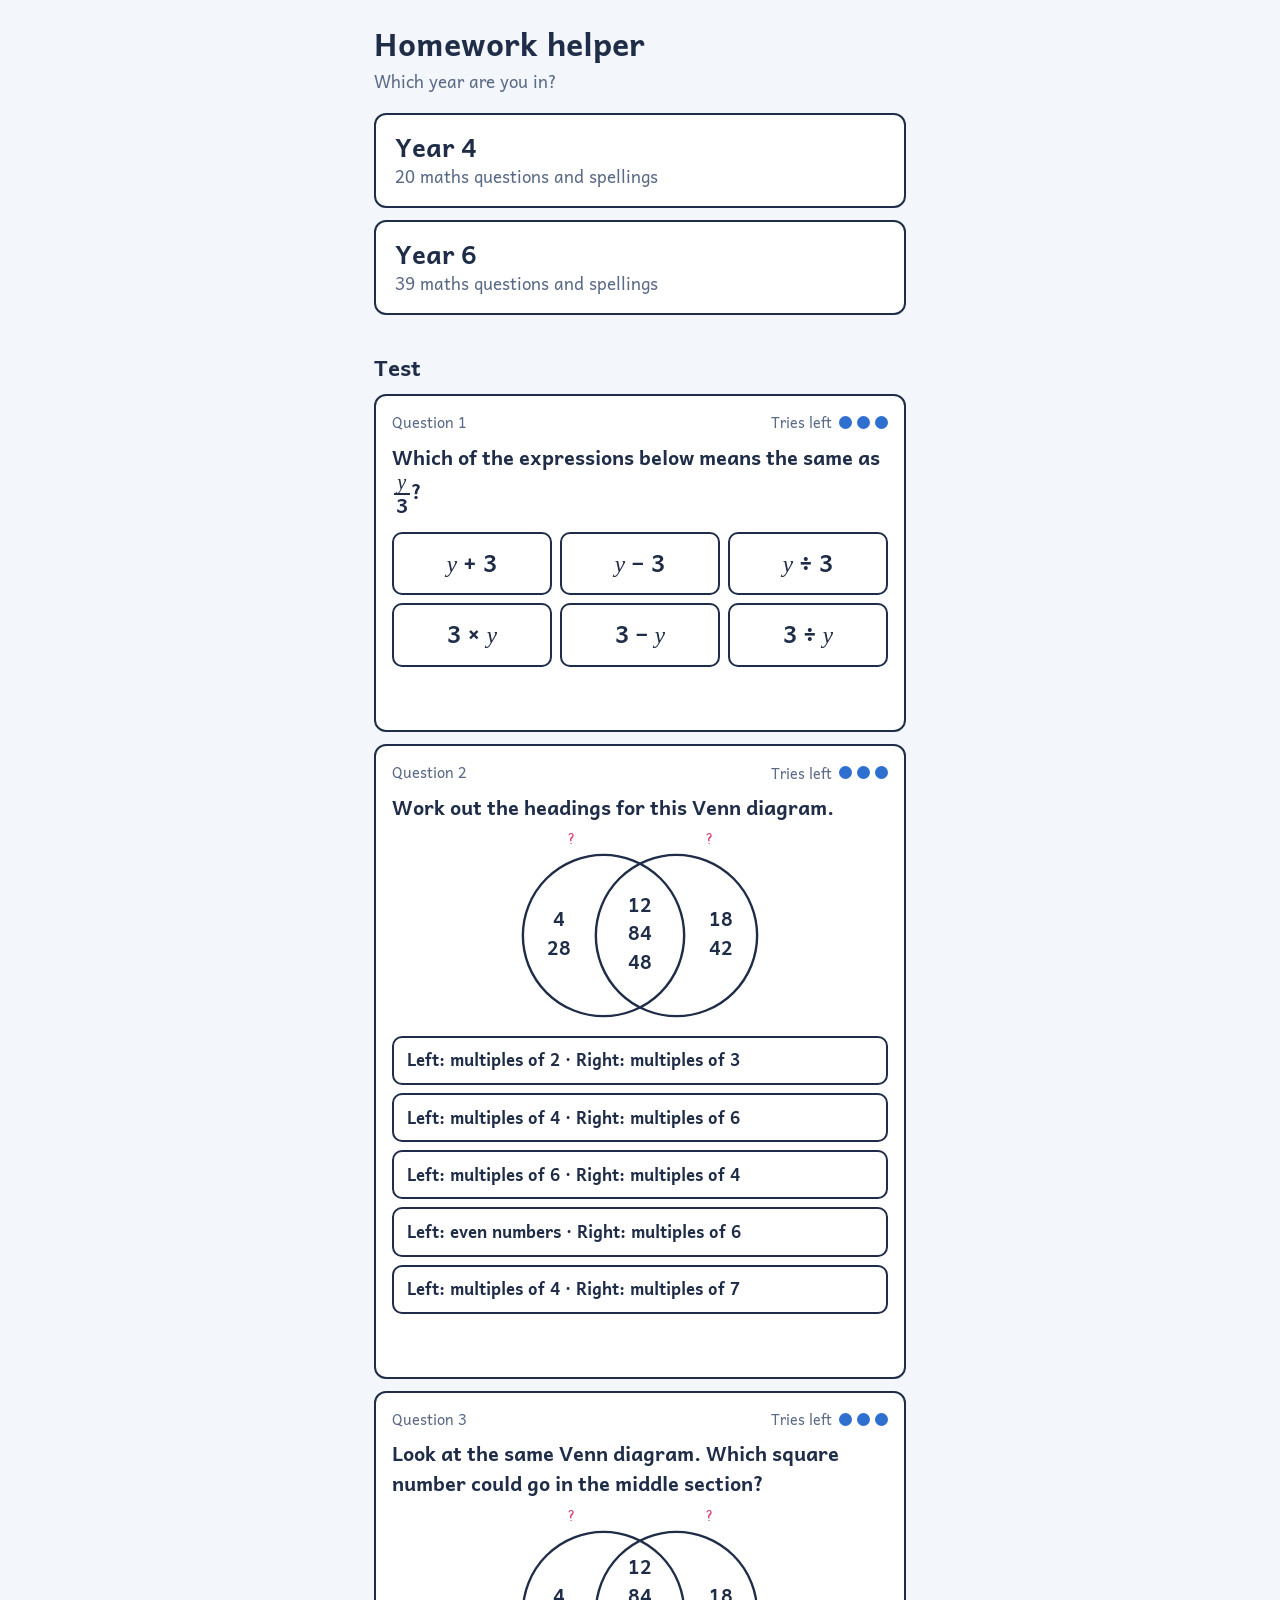
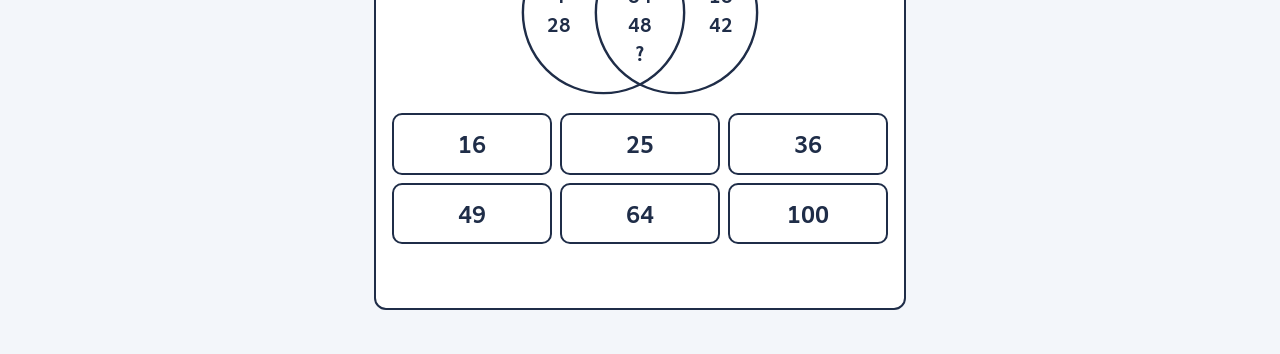
==== commit 3c410b3a: "Year 4 Autumn Test 6 and spellings; Year 6 fractions and spellings Year 4: replace the maths with th" ====
--- a/index.html
+++ b/index.html
@@ -4,6 +4,11 @@
 <meta charset="utf-8">
 <meta name="viewport" content="width=device-width, initial-scale=1, viewport-fit=cover">
 <title>Homework helper</title>
+<link rel="icon" type="image/png" sizes="32x32" href="favicon-32.png">
+<link rel="apple-touch-icon" href="apple-touch-icon.png">
+<link rel="manifest" href="manifest.webmanifest">
+<meta name="apple-mobile-web-app-title" content="Homework">
+<meta name="theme-color" content="#F3F6FA">
 <link rel="preconnect" href="https://fonts.googleapis.com">
 <link rel="preconnect" href="https://fonts.gstatic.com" crossorigin>
 <link href="https://fonts.googleapis.com/css2?family=Andika:wght@400;700&family=Patrick+Hand&display=swap" rel="stylesheet">
@@ -446,8 +451,8 @@
     <h1>Homework helper</h1>
     <p class="intro">Which year are you in?</p>
     <div class="yearbtns">
-      <button class="yearbtn" data-y="y4"><b>Year 4</b><span>20 maths questions and ‘inter’ spellings</span></button>
-      <button class="yearbtn" data-y="y6"><b>Year 6</b><span>26 maths questions and ‘tial’ spellings</span></button>
+      <button class="yearbtn" data-y="y4"><b>Year 4</b><span>20 maths questions and spellings</span></button>
+      <button class="yearbtn" data-y="y6"><b>Year 6</b><span>39 maths questions and spellings</span></button>
     </div>
     <h2 class="sect">Test</h2>
     <div id="tests"></div>
@@ -648,7 +653,7 @@
   }
   return h+'</div>';
 }
-function pvChart(s,k,cnt,rem,digits){
+function pvChart(s,k,cnt,rem,digits,add){
   const cols=[['h','Hundreds','100'],['t','Tens','10'],['o','Ones','1']];
   const base={h:0,t:.5,o:.9};
   let h=`<div class="pv ${s===k?'fade':''}">`;
@@ -658,7 +663,8 @@
     for(let i=0;i<n;i++){
       let r=null,rd=0;
       if(rem&&rem.col===key&&i>=n-rem.n){r=rem.step;rd=0.2+(i-(n-rem.n))*0.4;}
-      h+=el('span',`disc ${key}`,life(s,k,r,base[key]+i*0.07,rd),val);
+      const ad=add&&add.col===key&&i>=n-add.n;
+      h+=el('span',`disc ${key}`,life(s,ad?add.step:k,r,ad?0.2+(i-(n-add.n))*0.3:base[key]+i*0.07,rd),val);
     }
     h+='</div>';
     if(digits) h+=`<div class="pvd">${digits[key]}</div>`;
@@ -717,354 +723,335 @@
   </div>`;
 }
 
-/* ---------- the 20 questions ---------- */
+/* ---------- the 20 questions (Autumn Test 6) ---------- */
+function fbar6(s,shade,kShade,add,kAdd){
+  let h=`<div class="fwrap"><div class="fbar ${s===0?'fade':''}" style="grid-template-columns:repeat(6,1fr)">`;
+  for(let i=0;i<6;i++){
+    const L=i<shade?life(s,kShade,null,i*0.25):i<shade+add?life(s,kAdd,null,(i-shade)*0.35):null;
+    h+=`<i>${L?`<b class="${L.c}" ${sty(L,i>=shade?'background:var(--rose)':'')}></b>`:''}</i>`;
+  }
+  return h+'</div><div class="fnums" style="grid-template-columns:repeat(6,1fr)">'+[1,2,3,4,5,6].map(n=>`<span>${n}</span>`).join('')+'</div></div>';
+}
+function rowsOf(s,rows,per,kOf,lab){
+  let h='<div class="arr">';
+  for(let r=0;r<rows;r++){
+    const k=kOf(r);
+    h+='<div class="arrrow">';
+    for(let c=0;c<per;c++){const L=life(s,k,null,c*0.08);h+=L?`<span class="dot ${L.c}" ${sty(L)}></span>`:'<span class="dot d-ghost"></span>';}
+    const LL=life(s,k,null,0.6,0,'write');
+    h+=LL?`<span class="arrlbl ${LL.c}" ${sty(LL)}>${lab(r)}</span>`:'<span class="arrlbl"></span>';
+    h+='</div>';
+  }
+  return h+'</div>';
+}
 const Q=[
-{q:`5 + 8 + 5 = ${BOX}`,ans:18,
- hint:"Not quite. Use the two 5s to make 10, then add on the 8.",
- say:["Three numbers to add. Here's a clever trick: look for two numbers that make <b>10</b> first.",
-      "Spot the two 5s! 5 + 5 fills a whole ten frame. That makes 10.",
-      "Now there's just the 8 left to add on.",
-      "Your turn! What is 10 + 8? That's the number for the box."],
- draw(s){
-  const ring=(k,c)=>s>=k?c:'';
-  let h=`<div class="row">
-    <span class="nc ${ring(1,'hl')} ${s===1?'pulse':''}">5</span><span class="op">+</span>
-    <span class="nc ${ring(2,'hl2')} ${s===2?'pulse':''}">8</span><span class="op">+</span>
-    <span class="nc ${ring(1,'hl')} ${s===1?'pulse':''}" ${D(.15)}>5</span></div><div class="frames">`;
-  if(s>=1) h+=`<div class="fbox">${tf(10,'d-rose',s===1,i=>0.4+i*0.12)}${pen('5 + 5 = 10','',s===1?'write':'',1.7)}</div>`;
-  if(s>=2) h+=`<div class="fbox">${tf(8,'',s===2,i=>0.2+i*0.12)}${pen('8','',s===2?'write':'',1.2)}</div>`;
+{q:`${BOX} = 6 × 10`,ans:60,special:{16:"That's 6 + 10. The × sign means lots of: 6 lots of 10.",600:"That's 6 × 100. We only need 6 lots of 10."},
+ hint:"Not quite. Count the tens rods in 10s: 10, 20, 30…",
+ say:["The box is on the left, and that's fine! The = sign means <b>is the same as</b>. So we just work out 6 × 10.",
+      "6 × 10 means <b>6 lots of 10</b>. Each rod is worth 10. Here are 6 rods.",
+      "6 lots of 10 is 6 tens.",
+      "Your turn! Count the rods in 10s. How much are 6 tens worth?"],
+ draw(s){
+  let h=pen(`${BOX} is the same as 6 × 10`);
+  if(s>=1){h+='<div class="row pile">';for(let i=0;i<6;i++)h+=el('span','rod',life(s,1,null,i*0.2));h+='</div>';}
+  if(s>=2) h+=pen('6 lots of 10 = 6 tens','',s===2?'write':'',0.3);
+  if(s>=3) h+=pen('6 tens = ?','rose','fade');
+  return h;
+ }},
+
+{q:`5 × 11 = ${BOX}`,ans:55,special:{16:"That's 5 + 11. The × sign means lots of: 5 lots of 11."},
+ hint:"Not quite. 5 × 10 = 50, and 5 × 1 = 5. Add them together.",
+ say:["5 × 11 means <b>5 rows of 11</b>. Here's a trick: 11 is 10 and 1 more.",
+      "The blue dots are 5 rows of 10. That's 5 × 10 = 50.",
+      "The pink dots are 5 rows of 1 more. That's 5 × 1 = 5.",
+      "Your turn! Add the blue dots and the pink dots: 50 + 5."],
+ draw(s){
+  let h='<div class="arr">';
+  for(let r=0;r<5;r++){
+    h+='<div class="arrrow">';
+    for(let c=0;c<11;c++){const L=life(s,c<10?1:2,null,c<10?r*0.15+c*0.02:r*0.2);h+=L?`<span class="dot ${c===10?'d-rose':''} ${L.c}" ${sty(L)}></span>`:'<span class="dot d-ghost"></span>';}
+    h+='</div>';
+  }
   h+='</div>';
-  if(s>=3) h+=pen('10 + 8 = ?','rose','fade');
+  if(s>=1) h+=pen('blue: 5 × 10 = 50','',s===1?'write':'',1);
+  if(s>=2) h+=pen('pink: 5 × 1 = 5','rose',s===2?'write':'',1);
+  if(s>=3) h+=pen('50 + 5 = ?','rose','fade');
   return h;
  }},
 
-{q:`3 × ${BOX} = 33`,ans:11,
- hint:"Not quite. Look inside one group. How many tens and how many ones are there?",
- say:["3 lots of a mystery number make 33. Let's share 33 into <b>3 equal groups</b>. One group will be the mystery number.",
-      "Here's 33 made from blocks: 3 tens and 3 ones.",
-      "Share the tens: one ten goes into each group.",
-      "Now share the ones: one cube goes into each group. Everything is shared out fairly!",
-      "Your turn! What is one group worth? That's the missing number."],
- draw(s){
-  let h='<div class="row pile">';
-  if(s===0) h+=pen('33 shared into 3 groups');
-  for(let i=0;i<3;i++) h+=el('span','rod',life(s,1,2,i*0.15,0.3+i*0.5));
-  if(s>=1) h+='<span class="gap"></span>';
-  for(let i=0;i<3;i++) h+=el('span','cube',life(s,1,3,0.5+i*0.15,0.3+i*0.5));
-  h+='</div>';
-  if(s>=1) h+=pen('3 tens and 3 ones','',s===1?'write':'',0.9);
-  h+='<div class="groups">';
-  for(let g=0;g<3;g++){
-    h+=`<div class="grp ${s===0?'fade':''}" ${D(g*0.15)}>`;
-    h+=el('span','rod',life(s,2,null,0.3+g*0.5));
-    h+=el('span','cube',life(s,3,null,0.3+g*0.5));
-    h+='</div>';
-  }
-  h+='</div>';
-  if(s>=4) h+=pen('one group = ?','rose','fade');
-  return h;
- }},
-
-{q:`4 × 4 = ${BOX}`,ans:16,
- hint:"Not quite. Count on 4 more from 12. Use your fingers if it helps!",
- say:["4 × 4 means <b>4 lots of 4</b>. Let's build it as an array: 4 rows with 4 dots in each row.",
-      "Row 1: 4 dots.",
-      "Row 2: count on 4 more. That's 8.",
-      "Row 3: count on 4 more. That's 12.",
-      "Row 4: count on 4 more from 12. Your turn! How many dots are there altogether?"],
- draw(s){
-  let h='<div class="arr big">';
-  for(let r=0;r<4;r++){
-    h+='<div class="arrrow">';
-    for(let c=0;c<4;c++){const L=life(s,r+1,null,c*0.15);h+=L?`<span class="dot ${L.c}" ${sty(L)}></span>`:'<span class="dot d-ghost"></span>';}
-    const LL=life(s,r+1,null,0.7,0,'write');
-    h+=LL?`<span class="arrlbl ${LL.c}" ${sty(LL)}>${r<3?(r+1)*4:'?'}</span>`:'<span class="arrlbl"></span>';
-    h+='</div>';
-  }
-  return h+'</div>';
- }},
-
-{q:`${BOX} = 438 − 20`,ans:418,
- hint:"Not quite. Only the tens change. Start with 3 tens and take 2 away.",
- say:["The box is on the left this time, and that's fine! The = sign means <b>is the same as</b>. So we just work out 438 − 20.",
-      "Make 438 in a place value chart: 4 hundreds, 3 tens and 8 ones.",
-      "20 is the same as 2 tens. So take away 2 of the tens.",
-      "The hundreds and the ones don't change. Your turn! What number is left?"],
- draw(s){
-  let h=pen(`${BOX} is the same as 438 − 20`);
-  if(s>=1) h+=pvChart(s,1,{h:4,t:3,o:8},{col:'t',n:2,step:2},s>=3?{h:dg('4',s===3),t:dg(MQ,s===3,.2),o:dg('8',s===3,.4)}:null);
-  if(s>=2) h+=pen('take away 2 tens','rose',s===2?'write':'',1);
-  return h;
- }},
-
-{q:`6 × 0 = ${BOX}`,ans:0,
+{q:`211 + 400 = ${BOX}`,ans:611,special:{215:"Careful! 400 is 4 hundreds, not 4 ones.",251:"Careful! 400 is 4 hundreds, not 4 tens."},
+ hint:"Not quite. 400 is 4 hundreds. Add them to the 2 hundreds. The tens and ones stay the same.",
+ say:["Make 211 in a place value chart: 2 hundreds, 1 ten and 1 one.",
+      "400 is the same as <b>4 hundreds</b>. Add 4 more hundreds to the chart.",
+      "Only the hundreds change. The tens and the ones stay the same.",
+      "Your turn! How many hundreds are there now? What's the whole number?"],
+ draw(s){
+  let h=pvChart(s,0,{h:6,t:1,o:1},null,s>=2?{h:dg(MQ,s===2),t:dg('1',s===2,.2),o:dg('1',s===2,.4)}:null,{col:'h',n:4,step:1});
+  const notes=['211 = 2 hundreds, 1 ten, 1 one','add 4 hundreds','the tens and ones stay the same','? hundreds, 1 ten, 1 one'];
+  return h+pen(notes[s],s>=1?'rose':'','write',s===1?1:0.3);
+ }},
+
+{q:`9 × 0 = ${BOX}`,ans:0,special:{9:"9 × 1 is 9. But here it's 9 lots of 0.",90:"That's 9 × 10. Here it's 9 lots of 0."},
  hint:"Not quite. Look at the plates again. How many cookies can you see?",
- say:["6 × 0 means <b>6 lots of 0</b>. Let's imagine some plates of cookies.",
-      "Here are 6 plates.",
+ say:["9 × 0 means <b>9 lots of 0</b>. Let's imagine some plates of cookies.",
+      "Here are 9 plates.",
       "Now put 0 cookies on each plate. That's no cookies at all!",
       "Your turn! How many cookies are there altogether?"],
  draw(s){
-  if(s===0) return pen('6 lots of 0','','write',0.2);
+  if(s===0) return pen('9 lots of 0','','write',0.2);
   let h='<div class="plates">';
-  for(let i=0;i<6;i++) h+=`<span class="plate ${s===1?'pop':''}" ${D(i*0.15)}>${s>=2?`<span class="${s===2?'pop':''}" ${D(0.3+i*0.25)}>0</span>`:''}</span>`;
+  for(let i=0;i<9;i++) h+=`<span class="plate ${s===1?'pop':''}" ${D(i*0.12)}>${s>=2?`<span class="${s===2?'pop':''}" ${D(0.3+i*0.2)}>0</span>`:''}</span>`;
   h+='</div>';
-  return h+pen(['','6 plates','0 cookies on each plate','6 lots of 0 = ?'][s],s===3?'rose':'','write',s===2?2:0.4);
- }},
-
-{q:`${fr(7,9)} − ${fr(2,9)} = ${BOX}`,ans:[5,9],frac:true,
- hint:"Not quite. Count the shaded pieces that are left. The bottom number stays 9.",
- say:["The bottom number is 9. It tells us the whole bar is cut into <b>9 equal pieces</b>. Each piece is one ninth.",
-      "Seven ninths means 7 of those pieces are shaded.",
-      "Take away two ninths: rub out 2 of the shaded pieces.",
-      "The pieces are still ninths, so the bottom number stays 9. Your turn! How many ninths are left?"],
- draw(s){
-  let h=`<div class="fwrap"><div class="fbar ${s===0?'fade':''}">`;
-  for(let i=0;i<9;i++){
-    const L=i<7?life(s,1,i>=5?2:null,i*0.18,0.2+(i-5)*0.45):null;
-    h+=`<i>${L?`<b class="${L.c}" ${sty(L)}></b>`:''}</i>`;
-  }
-  h+='</div><div class="fnums">'+[1,2,3,4,5,6,7,8,9].map(n=>`<span>${n}</span>`).join('')+'</div></div>';
-  const labs=['9 equal pieces',`${fr(7,9)} shaded`,`${fr(7,9)} − ${fr(2,9)}`,`${fr('?',9)} left`];
+  return h+pen(['','9 plates','0 cookies on each plate','9 lots of 0 = ?'][s],s===3?'rose':'','write',s===2?2:0.4);
+ }},
+
+{q:`88 ÷ 11 = ${BOX}`,ans:8,special:{77:"That's 88 − 11. ÷ means how many 11s fit into 88."},
+ hint:"Not quite. Count up in 11s until you reach 88. How many 11s did you count?",
+ say:["88 ÷ 11 asks: <b>how many 11s fit into 88?</b> Let's count up in 11s.",
+      "The 11 times table has a pattern: both digits are the same! 1 × 11 = 11, 2 × 11 = 22, 3 × 11 = 33.",
+      "Keep going: 44, 55, 66, 77…",
+      "The next one is 88! Your turn! How many 11s make 88?"],
+ draw(s){
+  if(s===0) return pen('How many 11s fit into 88?','','write',0.2);
+  const rows=[['1 × 11','11'],['2 × 11','22'],['3 × 11','33'],['4 × 11','44'],['5 × 11','55'],['6 × 11','66'],['7 × 11','77'],['? × 11','88']];
+  let h='<div class="ctab">';
+  rows.forEach((r,i)=>{
+    const k=i<3?1:i<7?2:3;
+    const L=life(s,k,null,(k===1?i:k===2?i-3:0)*0.4+0.2,0,'fade');
+    if(L){const c=`${L.c} ${i===7?'rose':''}`;h+=`<span class="${c}" ${sty(L)}>${r[0]}</span><span class="${c}" ${sty(L)}>= ${r[1]}</span>`;}
+  });
+  return h+'</div>';
+ }},
+
+{q:`${fr(2,6)} + ${fr(3,6)} = ${BOX}`,ans:[5,6],frac:true,
+ hint:"Not quite. Count all the shaded pieces. The bottom number stays 6.",
+ say:["The bottom number is 6. It tells us the whole bar is cut into <b>6 equal pieces</b>. Each piece is one sixth.",
+      "Two sixths: shade 2 of the pieces blue.",
+      "Add three sixths: shade 3 more pieces pink.",
+      "The pieces are still sixths, so the bottom number stays 6. Don't add the bottom numbers! Your turn! How many sixths are shaded altogether?"],
+ draw(s){
+  const h=fbar6(s,2,1,3,2);
+  const labs=['6 equal pieces',`${fr(2,6)} shaded`,`${fr(2,6)} + ${fr(3,6)}`,`${fr('?',6)} altogether`];
   return h+pen(labs[s],s===3?'rose':'','write',0.2);
  }},
 
-{q:`${BOX} + 400 = 826`,ans:426,
- hint:"Not quite. Take 4 hundreds away from 8 hundreds. The tens and ones stay the same.",
- say:["Something add 400 makes 826. Let's draw it as a bar so we can see what's going on.",
-      "The whole bar is 826. It's made of two parts: the mystery number and 400.",
-      "To find a missing part, take the part you know away from the whole: 826 − 400.",
-      "Make 826 in a place value chart: 8 hundreds, 2 tens and 6 ones.",
-      "400 is the same as 4 hundreds. Take 4 of the hundreds away.",
-      "The tens and the ones don't change. Your turn! What's left? That's the missing number."],
- draw(s){
-  let h=bar(s,0,'826',[{t:MQ,f:426},{t:'400',f:400}],1);
-  if(s>=2) h+=pen('826 − 400','',s===2?'write':'',0.2);
-  if(s>=3) h+=pvChart(s,3,{h:8,t:2,o:6},{col:'h',n:4,step:4},s>=5?{h:dg(MQ,s===5),t:dg('2',s===5,.2),o:dg('6',s===5,.4)}:null);
+{q:`13 ÷ 1 = ${BOX}`,ans:13,special:{1:"That would be 13 ÷ 13. Sharing into 1 group means everything goes into that one group.",12:"That's 13 − 1. ÷ 1 means share into 1 group.",14:"That's 13 + 1. ÷ 1 means share into 1 group."},
+ hint:"Not quite. If you share 13 counters into just 1 group, how many are in that group?",
+ say:["13 ÷ 1 means <b>share 13 into 1 group</b>. Let's try it with 8 counters first.",
+      "Here are 8 counters, and just 1 group to share them into.",
+      "Share them out: every counter goes into the same group! So 8 ÷ 1 = 8.",
+      "Your turn! If you share 13 counters into 1 group, how many are in the group?"],
+ draw(s){
+  let h='';
+  if(s===0) return pen('8 ÷ 1: share 8 into 1 group','','write',0.2);
+  h+='<div class="row pile" style="min-height:1.6rem">'+Array.from({length:8},(_,i)=>el('span','dot d-one',life(s,1,2,i*0.08,0.2+i*0.3))).join('')+'</div>';
+  h+=`<div class="groups"><div class="grp big">${Array.from({length:8},(_,i)=>el('span','dot d-one',life(s,2,null,0.2+i*0.3))).join('')}</div></div>`;
+  if(s===2) h+=pen('8 ÷ 1 = 8','rose','write',2.6);
+  if(s>=3) h+=pen('13 ÷ 1 = ?','rose','fade');
   return h;
  }},
 
-{q:`60 ÷ 2 = ${BOX}`,ans:30,
- hint:"Not quite. Count the tens in one group. 1 ten is 10, 2 tens are 20…",
- say:["60 ÷ 2 means <b>share 60 into 2 equal groups</b>.",
-      "60 is the same as 6 tens.",
-      "Share the tens out one at a time: one for this group, one for that group…",
-      "Your turn! How many tens are in each group? So what is each group worth?"],
- draw(s){
-  let h='<div class="row pile">';
-  if(s===0) h+=pen('60 shared into 2 groups');
-  for(let i=0;i<6;i++) h+=el('span','rod',life(s,1,2,i*0.12,0.3+i*0.45));
+{q:`465 − ${BOX} = 30`,ans:435,special:{495:"That's 465 + 30. The box is a part, not the whole, so take away instead."},
+ hint:"Not quite. Work out 465 − 30: take 3 tens away. The hundreds and ones stay the same.",
+ say:["Start with 465, take something away, and 30 is left. Let's draw it as a bar.",
+      "The whole bar is 465. It's made of two parts: the mystery number and 30.",
+      "To find a missing part, take the part you know away from the whole: 465 − 30.",
+      "Make 465 in a place value chart. 30 is the same as 3 tens, so take 3 of the tens away.",
+      "The hundreds and the ones don't change. Your turn! What's left? That's the missing number."],
+ draw(s){
+  let h=bar(s,0,'465',[{t:MQ,f:80},{t:'30',f:20}],1);
+  if(s>=2) h+=pen('465 − 30','',s===2?'write':'',0.2);
+  if(s>=3) h+=pvChart(s,3,{h:4,t:6,o:5},{col:'t',n:3,step:3},s>=4?{h:dg('4',s===4),t:dg(MQ,s===4,.2),o:dg('5',s===4,.4)}:null);
+  return h;
+ }},
+
+{q:`36 ÷ ${BOX} = 9`,ans:4,special:{324:"That's 36 × 9. Share 36 so there are 9 in each group, and count the groups.",27:"That's 36 − 9. Share 36 so there are 9 in each group, and count the groups."},
+ hint:"Not quite. Count the groups of 9 again.",
+ say:["36 shared into some groups gives <b>9 in each group</b>. How many groups do we need?",
+      "Here are 36 counters. Put 9 of them into the first group.",
+      "Keep making groups of 9 until there are no counters left.",
+      "Your turn! How many groups of 9 did we make? That's the missing number."],
+ draw(s){
+  let h='<div class="pile27">'+Array.from({length:36},(_,i)=>el('span','dot d-one',life(s,0,i<9?1:2,i*0.02,0.2+(i%9)*0.08+(i<9?0:Math.floor((i-9)/9)*0.9)))).join('')+'</div>';
+  h+='<div class="groups">';
+  for(let g=0;g<4;g++){
+    const k=g===0?1:2;
+    if(s>=k){h+=`<div class="grp ${s===k?'pop':''}" ${D(g===0?0:(g-1)*0.9)}>`;for(let j=0;j<9;j++)h+=el('span','dot d-one',life(s,k,null,0.2+j*0.08+(g===0?0:(g-1)*0.9)));h+='</div>';}
+  }
   h+='</div>';
-  if(s>=1) h+=pen('60 = 6 tens','',s===1?'write':'',0.8);
+  const notes=['36 counters, 9 in each group','first group of 9','keep going until none are left','how many groups?'];
+  return h+pen(notes[s],s===3?'rose':'','write',s===2?2.8:0.3);
+ }},
+
+{q:`72 − 26 = ${BOX}`,ans:46,special:{54:"Careful! In the ones, you can't do 6 − 2 instead of 2 − 6. Exchange a ten for 10 ones.",98:"That's adding. This one is a take away."},
+ hint:"Not quite. After the exchange, the ones are 12 − 6 and the tens are 6 − 2.",
+ say:["Column subtraction! Line up the numbers: tens under tens, ones under ones. Always start with the ones.",
+      "Ones: 2 − 6. Uh oh! We can't take 6 away from 2. We need to <b>exchange</b>.",
+      "Exchange 1 ten for 10 ones. The 7 tens become 6 tens, and the 2 ones become 12 ones.",
+      "Your turn! Work out 12 − 6 for the ones, then 6 − 2 for the tens. What's the whole answer?"],
+ draw(s){
+  const ex=s>=2,a=s===2;
+  const seven={t:'7',c:ex?('strike '+(a?'anim':'')):''};
+  const six=ex?{t:`<span class="${a?'write':''}" ${a?D(0.5):''}>6</span>`}:'';
+  const two={t:(ex?`<span class="sup ${a?'hop':''}" style="--d:1.1s;--hx:-2.5rem;--hy:0rem">1</span>`:'')+'2',c:(s===1||s===2)?'on':''};
+  let h=colm(3,[CR('',six,''),R('',seven,two),R('−','2',hc('6',s===1)),'-',R('',QB,QB)]);
+  const notes=['','2 − 6? Not enough ones!','1 ten → 10 ones','12 − 6 = ?   6 − 2 = ?'];
+  if(notes[s]) h+=pen(notes[s],'rose',s<3?'write':'',a?1.5:0.2);
+  return h;
+ }},
+
+{q:`${BOX} = 4 × 8`,ans:32,special:{12:"That's 4 + 8. The × sign means lots of: 4 lots of 8."},
+ hint:"Not quite. Count on 8 more from 24.",
+ say:["The box is on the left, and that's fine: = means <b>is the same as</b>. 4 × 8 means <b>4 rows of 8</b>.",
+      "Row 1: 8 dots.",
+      "Row 2: count on 8 more. That's 16.",
+      "Row 3: count on 8 more. That's 24.",
+      "Row 4: count on 8 more from 24. Your turn! How many dots are there altogether?"],
+ draw(s){
+  return rowsOf(s,4,8,r=>r+1,r=>r<3?(r+1)*8:'?')+(s===0?pen('4 rows of 8','','write',0.2):'');
+ }},
+
+{q:`${fr(3,4)} of 28 = ${BOX}`,ans:21,special:{7:"That's one quarter. Three quarters is 3 of the groups."},
+ hint:"Not quite. One quarter of 28 is 7. Count the counters in 3 of the groups.",
+ say:["To find <b>three quarters</b>: first split into 4 equal groups to find one quarter. Then take <b>3</b> of the groups.",
+      "Here are 28 counters.",
+      "Deal them out one at a time into 4 groups, just like dealing cards. Each group is one quarter.",
+      "We want three quarters, so take 3 of the groups. Your turn! How many counters are in 3 groups altogether?"],
+ draw(s){
+  let h=s===0?pen('28 shared into 4 equal groups','','write',0.2)
+    :'<div class="pile27">'+Array.from({length:28},(_,i)=>el('span','dot d-one',life(s,1,2,i*0.03,0.2+i*0.09))).join('')+'</div>';
   h+='<div class="groups">';
-  for(let g=0;g<2;g++){
-    h+=`<div class="grp big ${s===0?'fade':''}" ${D(g*0.15)}>`;
-    for(let j=0;j<3;j++) h+=el('span','rod',life(s,2,null,0.3+(j*2+g)*0.45));
+  for(let g=0;g<4;g++){
+    h+=`<div class="grp ${s>=3&&g<3?'pick':''} ${s===0?'fade':''}" ${D(g*0.15)}>`;
+    for(let j=0;j<7;j++) h+=el('span','dot d-one',life(s,2,null,0.2+(j*4+g)*0.09));
     h+='</div>';
   }
   h+='</div>';
-  if(s>=3) h+=pen('each group = ? tens','rose','fade');
+  if(s>=3) h+=pen(`${fr(3,4)} of 28 = 3 groups = ?`,'rose','fade');
   return h;
  }},
 
-{q:`${BOX} = ${fr(1,3)} of 27`,ans:9,
- hint:"Not quite. Count the dots in just one group.",
- say:["To find <b>one third</b>, we split something into 3 equal groups and look at just one group. It's the same as 27 ÷ 3.",
-      "Here are 27 counters.",
-      "Deal them out one at a time into 3 groups, just like dealing cards.",
-      "One group is one third. Your turn! How many counters are in one group?"],
- draw(s){
-  let h=s===0?pen('27 shared into 3 equal groups','','write',0.2)
-    :'<div class="pile27">'+Array.from({length:27},(_,i)=>el('span','dot d-one',life(s,1,2,i*0.03,0.2+i*0.12))).join('')+'</div>';
+{q:`21 = 21 × ${BOX}`,ans:1,special:{0:"21 × 0 is 0, not 21.",21:"21 × 21 is much bigger than 21!",42:"That's 21 + 21. We need 21 lots of something to make 21."},
+ hint:"Not quite. How many cookies must go on each plate so there are 21 altogether?",
+ say:["21 lots of a mystery number make <b>21</b>. Let's picture 21 plates.",
+      "What if we put 2 cookies on each plate?",
+      "That makes 42 cookies. Too many! We need exactly 21 altogether.",
+      "Your turn! How many cookies must go on each plate to make 21 altogether?"],
+ draw(s){
+  let h='<div class="plates small">';
+  for(let i=0;i<21;i++){
+    const L=life(s,1,3,0.1+i*0.05,i*0.03,'pop','vanish');
+    h+=`<span class="plate ${s===0?'pop':''}" ${D(i*0.03)}>${L?`<span class="cookie ${L.c}" ${sty(L)}></span><span class="cookie ${L.c}" ${sty(L)}></span>`:''}</span>`;
+  }
+  h+='</div>';
+  return h+pen(['21 plates','2 on each plate','21 lots of 2 = 42: too many','21 lots of ? = 21'][s],s>=2?'rose':'','write',s===1?1.3:0.3);
+ }},
+
+{q:`3 × 5 × 4 = ${BOX}`,ans:60,
+ hint:"Not quite. 5 × 4 = 20. Then 3 lots of 20 is 3 lots of 2 tens.",
+ say:["Three numbers to multiply. We can multiply them in <b>any order</b>, so let's pick the easiest pair first!",
+      "5 × 4 is a great pair. That's 4 rows of 5: count in 5s: 5, 10, 15, 20.",
+      "Now it's 3 × 20. 20 is 2 tens, so 3 lots of 20 is 3 lots of 2 tens.",
+      "Your turn! 3 lots of 2 tens is how many tens? What number is that?"],
+ draw(s){
+  let h;
+  if(s===0) return '<div class="row"><span class="nc">3</span><span class="op">×</span><span class="nc">5</span><span class="op">×</span><span class="nc">4</span></div>'+pen('any order!','rose','write',0.4);
+  if(s===1){
+    h='<div class="row"><span class="nc">3</span><span class="op">×</span><span class="nc expr hl">5 × 4</span></div>';
+    return h+rowsOf(1,4,5,()=>1,r=>(r+1)*5)+pen('5 × 4 = 20','rose','write',1);
+  }
+  h=`<div class="row"><span class="nc">3</span><span class="op">×</span><span class="nc wide ${s===2?'pop':''}">20</span></div>`;
   h+='<div class="groups">';
-  for(let g=0;g<3;g++){
-    h+=`<div class="grp ${s>=3&&g===0?'pick':''} ${s===0?'fade':''}" ${D(g*0.15)}>`;
-    for(let j=0;j<9;j++) h+=el('span','dot d-one',life(s,2,null,0.2+(j*3+g)*0.12));
-    h+='</div>';
-  }
+  for(let g=0;g<3;g++){h+=`<div class="grp ${s===2?'pop':''}" ${D(g*0.3)}><span class="rod"></span><span class="rod"></span></div>`;}
   h+='</div>';
-  if(s>=3) h+=pen(`${fr(1,3)} of 27 = ?`,'rose','fade');
+  return h+pen(s===2?'3 lots of 2 tens':'3 × 2 tens = ? tens','rose','write',0.5);
+ }},
+
+{q:`56 ÷ 4 = ${BOX}`,ans:14,
+ hint:"Not quite. How many 4s are in 16? Count in 4s: 4, 8, 12…",
+ say:["Bus stop method! The 4 waits outside the bus stop and 56 goes inside. Work from left to right.",
+      "How many 4s go into 5? One 4 fits, with 1 left over. Write the 1 on top of the 5.",
+      "Carry the 1 that's left over to the next digit. Now the 6 becomes 16.",
+      "Your turn! How many 4s go into 16? Write it on top. What's the whole answer?"],
+ draw(s){
+  let h=busStop(s,{dv:'4',a:'5',b:'6',k0:0,kw:1,kc:2,kfin:3,first:'1',carry:'1'});
+  const notes=['','one 4 in 5, 1 left over','1 and 6 make 16','16 ÷ 4 = ?'];
+  if(notes[s]) h+=pen(notes[s],'rose',s<3?'write':'',0.6);
   return h;
  }},
 
-{q:`47 + 85 = ${BOX}`,ans:132,
- hint:"Not quite. Check the tens: 4 + 8 + the 1 you carried. Remember, 10 tens make 1 hundred!",
- say:["Column addition! Line the numbers up: tens under tens, ones under ones.",
-      "Always start with the ones: 7 + 5 = 12.",
-      "12 is 1 ten and 2 ones. Write the 2 in the ones column and carry the 1 over to the tens.",
-      "Now the tens: 4 + 8, plus the 1 you carried.",
-      "Your turn! Add up the tens. If you get 10 or more, the extra hundred goes in the hundreds column. What's the whole answer?"],
+{q:`22 × 5 = ${BOX}`,ans:110,special:{27:"That's 22 + 5. The × sign means lots of: 22 lots of 5.",100:"So close! In the tens, did you add the 1 you carried?"},
+ hint:"Not quite. In the tens, work out 2 × 5 and add the 1 you carried.",
+ say:["Short multiplication! Multiply each digit by 5. Always start with the ones.",
+      "Ones: 2 × 5 = 10.",
+      "10 is 1 ten and 0 ones. Write the 0 in the ones column and carry the 1 over to the tens.",
+      "Now the tens: 2 × 5, then add the 1 you carried.",
+      "Your turn! Work out the tens. If it's 10 or more, the extra hundred goes in the hundreds column. What's the whole answer?"],
  draw(s){
   const o=s===1||s===2,t=s>=3;
-  let h=colm(4,[CR('','',carry(s,2,'1',0.7,'2.5rem','8.1rem',t),''),R('','',hc('4',t),hc('7',o)),R('+','',hc('8',t),hc('5',o)),'-',R('',QB,QB,wd(s,2,'2',0.1))]);
-  const notes=['','7 + 5 = 12','write 2, carry 1','4 + 8 + 1 = ?','4 + 8 + 1 = ?'];
+  let h=colm(4,[CR('','',carry(s,2,'1',0.7,'2.5rem','8.1rem',t),''),R('','',hc('2',t),hc('2',o)),R('×','','',hc('5',true)),'-',R('',QB,QB,wd(s,2,'0',0.1))]);
+  const notes=['','2 × 5 = 10','write 0, carry 1','2 × 5 + 1 = ?','2 × 5 + 1 = ?'];
   if(notes[s]) h+=pen(notes[s],'rose',s<4?'write':'',0.2);
   return h;
  }},
 
-{q:`90 − 43 = ${BOX}`,ans:47,
- hint:"Not quite. After the exchange, the ones are 10 − 3 and the tens are 8 − 4.",
- say:["Column subtraction! Line up the numbers: tens under tens, ones under ones. Always start with the ones.",
-      "Ones: 0 − 3. Uh oh! We can't take 3 away from 0. We need to <b>exchange</b>.",
-      "Exchange 1 ten for 10 ones. The 9 tens become 8 tens, and the 0 ones become 10 ones.",
-      "Your turn! Work out 10 − 3 for the ones, then 8 − 4 for the tens. What's the whole answer?"],
- draw(s){
-  const ex=s>=2,a=s===2;
-  const nine={t:'9',c:ex?('strike '+(a?'anim':'')):''};
-  const eight=ex?{t:`<span class="${a?'write':''}" ${a?D(0.5):''}>8</span>`}:'';
-  const zero={t:(ex?`<span class="sup ${a?'hop':''}" style="--d:1.1s;--hx:-2.5rem;--hy:0rem">1</span>`:'')+'0',c:(s===1||s===2)?'on':''};
-  let h=colm(3,[CR('',eight,''),R('',nine,zero),R('−','4',hc('3',s===1)),'-',R('',QB,QB)]);
-  const notes=['','0 − 3? Not enough ones!','1 ten → 10 ones','10 − 3 = ?   8 − 4 = ?'];
-  if(notes[s]) h+=pen(notes[s],'rose',s<3?'write':'',a?1.5:0.2);
-  return h;
- }},
-
-{q:`6 × 9 × 5 = ${BOX}`,ans:270,
- hint:"Not quite. 6 × 5 = 30. Then work out 3 × 9 and make it 10 times bigger.",
- special:{243:"Close, but not quite! Try it this way: 6 × 5 = 30, then 3 × 9, then make it 10 times bigger."},
- say:["Three numbers to multiply. Good news: we can multiply them in <b>any order</b>. So let's pick the easiest pair first!",
-      "6 and 5 make a great pair. Swap the 9 and the 5 so they sit together.",
-      "6 × 5 means 6 lots of 5. Count in 5s: 5, 10, 15, 20, 25, 30.",
-      "Now it's 30 × 9. Here's a trick: work out 3 × 9 first, then make it 10 times bigger.",
-      "Your turn! Work out 3 × 9. To make it 10 times bigger, move the digits one place to the left and put a 0 in the ones."],
- draw(s){
-  let h='';
-  if(s===0) h+='<div class="row"><span class="nc">6</span><span class="op">×</span><span class="nc">9</span><span class="op">×</span><span class="nc">5</span></div>';
-  else if(s<=2){
-    h+=`<div class="row"><span class="nc hl ${s===1?'pulse':''}" ${D(1.1)}>6</span><span class="op">×</span><span class="nc hl ${s===1?'swap':''}" style="--from:6rem">5</span><span class="op">×</span><span class="nc ${s===1?'swap':''}" style="--from:-6rem">9</span></div>`;
-    if(s===2){
-      h+='<div class="arr">';
-      for(let r=0;r<6;r++){
-        h+='<div class="arrrow">';
-        for(let c=0;c<5;c++) h+=`<span class="dot pop" ${D(r*0.45+c*0.05)}></span>`;
-        h+=`<span class="arrlbl write" ${D(r*0.45+0.3)}>${(r+1)*5}</span></div>`;
-      }
-      h+='</div>'+pen('6 × 5 = 30','rose','write',3);
-    }
-  } else {
-    h+=`<div class="row"><span class="nc wide ${s===3?'pop':''}">30</span><span class="op">×</span><span class="nc ${s===3?'pop':''}" ${D(.15)}>9</span></div>`;
-    h+=miniX10(s,3);
-  }
-  return h;
- }},
-
-{q:`48 ÷ 8 = ${BOX}`,ans:6,
- hint:"Not quite. Count the jumps again. Each jump is one 8.",
- say:["48 ÷ 8 asks: <b>how many 8s fit into 48?</b> Let's find out on a number line.",
-      "Start at 0 and jump along 8 at a time. First jump: 8.",
-      "Keep jumping in 8s: 16, 24, 32, 40…",
-      "…and 48! We landed exactly on 48.",
-      "Your turn! Count the jumps. How many 8s make 48?"],
- draw(s){return numberLine(s);}},
-
-{q:`38 × ${BOX} = 0`,ans:0,
- hint:"Not quite. If there's anything on the plates, the total can't be 0.",
- say:["38 lots of a mystery number make <b>0</b>. Let's picture 38 plates.",
-      "What if we put 1 cookie on each plate?",
-      "That would make 38 cookies. Too many! We need 0 altogether, so take them all off.",
-      "Your turn! How many cookies must go on each plate to make 0 altogether? Question 5 might help!"],
- draw(s){
-  let h='<div class="plates small">';
-  for(let i=0;i<38;i++){
-    const L=life(s,1,2,0.1+i*0.04,i*0.025,'pop','vanish');
-    h+=`<span class="plate ${s===0?'pop':''}" ${D(i*0.02)}>${L?`<span class="cookie ${L.c}" ${sty(L)}></span>`:''}</span>`;
-  }
-  h+='</div>';
-  return h+pen(['38 plates','38 lots of 1 = 38','we need 0 altogether','38 lots of ? = 0'][s],s===3?'rose':'','write',s===1?1.7:0.3);
- }},
-
-{q:`${BOX} − 16 = 82`,ans:98,
- hint:"Not quite. The missing number is the whole bar, so it must be bigger than 82. Add the two parts: 82 + 16.",
- special:{66:"66 is 82 take away 16. But the missing number is the whole bar, so put the parts together instead: add 82 + 16."},
- say:["Careful with this one! The box is the number we <b>start</b> with. We take 16 away from it and end up with 82.",
-      "Let's draw it. The starting number is the whole bar. We don't know it yet.",
-      "Take 16 away and you're left with 82. So 82 and 16 are the two parts of the whole bar.",
-      "To find the whole, put the parts back together. That means we <b>add</b>: 82 + 16.",
-      "Your turn! Work out 82 + 16. Then check: your answer take away 16 should make 82."],
- draw(s){
-  let h=pen(`start with ${BOX}, take away 16, left with 82`);
-  if(s>=1) h+=bar(s,1,MQ,[{t:'82 left',f:80},{t:'16',f:20,c:'hatch'}],2,s>=3?'glowbox':'');
-  if(s>=3) h+=`<div class="${s===3?'fade':''}" ${D(.5)}>`+colm(3,[R('','8','2'),R('+','1','6'),'-',R('',QB,QB)])+'</div>';
-  return h;
- }},
-
-{q:`37 × 2 = ${BOX}`,ans:74,
- hint:"Not quite. In the tens, did you add the 1 you carried?",
- say:["Short multiplication! Multiply each digit by 2. Always start with the ones.",
-      "Ones: 7 × 2 = 14.",
-      "14 is 1 ten and 4 ones. Write the 4 in the ones column and carry the 1 over to the tens.",
-      "Now the tens: 3 × 2, then add the 1 you carried.",
-      "Your turn! Work out the tens. What's the whole answer?"],
+{q:`73 + 87 = ${BOX}`,ans:160,special:{150:"So close! In the tens, did you add the 1 you carried?"},
+ hint:"Not quite. Check the tens: 7 + 8 + the 1 you carried. Remember, 10 tens make 1 hundred!",
+ say:["Column addition! Line the numbers up: tens under tens, ones under ones.",
+      "Always start with the ones: 3 + 7 = 10.",
+      "10 is 1 ten and 0 ones. Write the 0 in the ones column and carry the 1 over to the tens.",
+      "Now the tens: 7 + 8, plus the 1 you carried.",
+      "Your turn! Add up the tens. If you get 10 or more, the extra hundred goes in the hundreds column. What's the whole answer?"],
  draw(s){
   const o=s===1||s===2,t=s>=3;
-  let h=colm(3,[CR('',carry(s,2,'1',0.7,'2.5rem','8.1rem',t),''),R('',hc('3',t),hc('7',o)),R('×','',hc('2',true)),'-',R('',QB,wd(s,2,'4',0.1))]);
-  const notes=['','7 × 2 = 14','write 4, carry 1','3 × 2 + 1 = ?','3 × 2 + 1 = ?'];
+  let h=colm(4,[CR('','',carry(s,2,'1',0.7,'2.5rem','8.1rem',t),''),R('','',hc('7',t),hc('3',o)),R('+','',hc('8',t),hc('7',o)),'-',R('',QB,QB,wd(s,2,'0',0.1))]);
+  const notes=['','3 + 7 = 10','write 0, carry 1','7 + 8 + 1 = ?','7 + 8 + 1 = ?'];
   if(notes[s]) h+=pen(notes[s],'rose',s<4?'write':'',0.2);
   return h;
  }},
 
-{q:`64 ÷ 4 = ${BOX}`,ans:16,
- hint:"Not quite. How many 4s are in 24? Count in 4s: 4, 8, 12…",
- say:["Bus stop method! The 4 waits outside the bus stop and 64 goes inside. Work from left to right.",
-      "How many 4s go into 6? One 4 fits, with 2 left over. Write the 1 on top of the 6.",
-      "Carry the 2 that's left over to the next digit. Now the 4 becomes 24.",
-      "Your turn! How many 4s go into 24? Write it on top. What's the whole answer?"],
- draw(s){
-  let h=busStop(s,{dv:'4',a:'6',b:'4',k0:0,kw:1,kc:2,kfin:3,first:'1',carry:'2'});
-  const notes=['','one 4 in 6, 2 left over','2 and 4 make 24','24 ÷ 4 = ?'];
+{q:`${BOX} − 24 = 59`,ans:83,special:{35:"35 is 59 take away 24. But the missing number is the whole bar, so put the parts together instead: add 59 + 24."},
+ hint:"Not quite. The missing number is the whole bar, so it must be bigger than 59. Add the two parts: 59 + 24.",
+ say:["Careful with this one! The box is the number we <b>start</b> with. We take 24 away from it and end up with 59.",
+      "Let's draw it. The starting number is the whole bar. We don't know it yet.",
+      "Take 24 away and you're left with 59. So 59 and 24 are the two parts of the whole bar.",
+      "To find the whole, put the parts back together. That means we <b>add</b>: 59 + 24.",
+      "Your turn! Work out 59 + 24. Watch out: 9 + 4 is more than 10, so you'll need to carry. Then check: your answer take away 24 should make 59."],
+ draw(s){
+  let h=pen(`start with ${BOX}, take away 24, left with 59`);
+  if(s>=1) h+=bar(s,1,MQ,[{t:'59 left',f:70},{t:'24',f:30,c:'hatch'}],2,s>=3?'glowbox':'');
+  if(s>=3) h+=`<div class="${s===3?'fade':''}" ${D(.5)}>`+colm(3,[R('','5','9'),R('+','2','4'),'-',R('',QB,QB)])+'</div>';
+  return h;
+ }},
+
+{q:`2 × ${BOX} = 92`,ans:46,special:{184:"That's 92 × 2. Something × 2 makes 92, so divide instead.",90:"That's 92 − 2. Something × 2 makes 92, so divide instead.",94:"That's 92 + 2. Something × 2 makes 92, so divide instead."},
+ hint:"Not quite. How many 2s are in 12? Then put it together with the 4.",
+ say:["2 lots of a mystery number make 92. Let's draw it: <b>2 equal parts</b> make 92 altogether.",
+      "To find one part, do the opposite of multiplying. <b>Divide</b>: 92 ÷ 2. Let's use the bus stop.",
+      "How many 2s go into 9? Four, with 1 left over. Write the 4 on top and carry the 1.",
+      "Your turn! The 2 becomes 12. How many 2s go into 12? What's the whole answer?"],
+ draw(s){
+  let h=bar(s,0,'92',[{t:MQ,f:1},{t:MQ,f:1}],0);
+  if(s>=1) h+=busStop(s,{dv:'2',a:'9',b:'2',k0:1,kw:2,kc:2,kfin:3,first:'4',carry:'1'});
+  const notes=['','92 ÷ 2','four 2s in 9, 1 left over','12 ÷ 2 = ?'];
   if(notes[s]) h+=pen(notes[s],'rose',s<3?'write':'',0.6);
   return h;
  }},
 
-{q:`11 × 12 = ${BOX}`,ans:132,
- hint:"Not quite. 10 rows of 12 make 120. Then add one more row of 12.",
- special:{121:"Close! 121 is 11 × 11. We need 11 × 12, so try 120 + 12."},
- say:["11 × 12 means <b>11 rows of 12</b>. That's a lot of dots! Let's split it into 10 rows and 1 more row.",
-      "10 rows of 12 is 10 × 12. That's 120.",
-      "Now add 1 more row of 12. That's 12 more.",
-      "Your turn! What is 120 + 12?"],
- draw(s){
-  let h='<div class="arr sm">';
-  for(let r=0;r<11;r++){
-    const k=r<10?1:2;
-    h+='<div class="arrrow">';
-    for(let c=0;c<12;c++){const L=life(s,k,null,r<10?r*0.12+c*0.015:c*0.06);h+=L?`<span class="dot ${r===10?'d-rose':''} ${L.c}" ${sty(L)}></span>`:'<span class="dot d-ghost"></span>';}
-    h+='</div>';
-  }
-  h+='</div>';
-  if(s>=1) h+=pen('blue: 10 × 12 = 120','',s===1?'write':'',1.4);
-  if(s>=2) h+=pen('pink: 1 × 12 = 12','rose',s===2?'write':'',0.8);
-  if(s>=3) h+=pen('120 + 12 = ?','rose','fade');
-  return h;
- }},
-
-{q:`${BOX} ÷ 3 = 75`,ans:225,
- hint:"Not quite. The answer must be bigger than 75. In the tens: 7 × 3, then add the 1 you carried.",
- say:["The box is the number we <b>start</b> with. We share it into 3 equal groups and get 75 in each group.",
-      "Let's draw it: the whole bar is split into 3 equal parts, and each part is 75.",
-      "To find the whole, do the opposite of sharing. <b>Multiply</b>: 3 lots of 75 is 75 × 3.",
-      "Short multiplication. Ones: 5 × 3 = 15. Write the 5 and carry the 1.",
-      "Your turn! Tens: 7 × 3, then add the 1 you carried. What's the whole answer?"],
- draw(s){
-  let h=pen(`${BOX} shared into 3 groups, 75 in each`);
-  if(s>=1) h+=bar(s,1,MQ,[{t:'75',f:1},{t:'75',f:1},{t:'75',f:1}],1);
-  if(s===2) h+=pen('3 lots of 75 = 75 × 3','rose','write',0.3);
-  if(s>=3) h+=`<div class="${s===3?'fade':''}">`+colm(4,[CR('','',carry(s,3,'1',1.2,'2.5rem','8.1rem',s>=4),''),R('','',hc('7',s>=4),hc('5',s===3)),R('×','','',hc('3',true)),'-',R('',QB,QB,wd(s,3,'5',0.7))])+'</div>';
-  if(s===3) h+=pen('5 × 3 = 15','rose','write',0.4);
-  if(s>=4) h+=pen('7 × 3 + 1 = ?','rose','fade');
-  return h;
- }},
-
-{q:`${BOX} × 5 = 85`,ans:17,
- hint:"Not quite. How many 5s are in 35? Count in 5s: 5, 10, 15…",
- say:["Something times 5 makes 85. Let's draw it: <b>5 equal parts</b> make 85 altogether.",
-      "To find one part, do the opposite of multiplying. <b>Divide</b>: 85 ÷ 5. Let's use the bus stop.",
-      "How many 5s go into 8? One, with 3 left over. Write the 1 on top and carry the 3.",
-      "Your turn! How many 5s go into 35? Count in 5s if you need to. What's the whole answer?"],
- draw(s){
-  let h=bar(s,0,'85',[0,1,2,3,4].map(()=>({t:MQ,f:1})),0);
-  if(s>=1) h+=busStop(s,{dv:'5',a:'8',b:'5',k0:1,kw:2,kc:2,kfin:3,first:'1',carry:'3'});
-  const notes=['','85 ÷ 5','one 5 in 8, 3 left over','35 ÷ 5 = ?'];
-  if(notes[s]) h+=pen(notes[s],'rose',s<3?'write':'',0.6);
+{q:`${BOX} ÷ 3 = 36`,ans:108,special:{12:"That's 36 ÷ 3. The box is the number you start with, so multiply instead.",39:"That's 36 + 3. The whole is 3 lots of 36, so multiply.",33:"That's 36 − 3. The whole is 3 lots of 36, so multiply."},
+ hint:"Not quite. The answer must be bigger than 36. In the tens: 3 × 3, then add the 1 you carried.",
+ say:["The box is the number we <b>start</b> with. We share it into 3 equal groups and get 36 in each group.",
+      "Let's draw it: the whole bar is split into 3 equal parts, and each part is 36.",
+      "To find the whole, do the opposite of sharing. <b>Multiply</b>: 3 lots of 36 is 36 × 3.",
+      "Short multiplication. Ones: 6 × 3 = 18. Write the 8 and carry the 1.",
+      "Your turn! Tens: 3 × 3, then add the 1 you carried. What's the whole answer?"],
+ draw(s){
+  let h=pen(`${BOX} shared into 3 groups, 36 in each`);
+  if(s>=1) h+=bar(s,1,MQ,[{t:'36',f:1},{t:'36',f:1},{t:'36',f:1}],1);
+  if(s===2) h+=pen('3 lots of 36 = 36 × 3','rose','write',0.3);
+  if(s>=3) h+=`<div class="${s===3?'fade':''}">`+colm(4,[CR('','',carry(s,3,'1',1.2,'2.5rem','8.1rem',s>=4),''),R('','',hc('3',s>=4),hc('6',s===3)),R('×','','',hc('3',true)),'-',R('',QB,QB,wd(s,3,'8',0.7))])+'</div>';
+  if(s===3) h+=pen('6 × 3 = 18','rose','write',0.4);
+  if(s>=4) h+=pen('3 × 3 + 1 = ?','rose','fade');
   return h;
  }}
 ];
@@ -1651,40 +1638,85 @@
 ];
 
 
+/* ---------- part 2: adding and taking away fractions (questions 27–39) ---------- */
+const NAMES={2:'halves',3:'thirds',4:'quarters',5:'fifths',6:'sixths',8:'eighths',10:'tenths',12:'twelfths',24:'twenty-fourths'};
+const gcdF=(x,y)=>y?gcdF(y,x%y):x;
+function fracQ(a,b,c,d,op){
+  const L=b*d/gcdF(b,d),m1=L/b,m2=L/d,sign=op==='+'?'+':'−',doing=op==='+'?'add':'take away';
+  const top=op==='+'?a*m1+c*m2:a*m1-c*m2;
+  const fin=op==='+'?"Then simplify if you can. If it's bigger than 1, you can write it as a mixed number too.":'Then simplify if you can.';
+  const sum=`${fr(a,b)} ${sign} ${fr(c,d)}`;
+  const o={q:`${sum} = ${BOX}`,ans:[top,L],frac:true,
+    hint:`Not quite. Change ${m1===1||m2===1?'the other fraction':'both fractions'} into ${NAMES[L]} first, then ${doing} the top numbers. The bottom stays ${L}.`};
+  if(m1===1||m2===1){
+    const first=m2===1,n=first?a:c,dd=first?b:d,m=first?m1:m2;
+    o.say=[`The denominators are different: ${NAMES[b]} and ${NAMES[d]}. We can only ${doing} fractions when the pieces are the <b>same size</b>. ${L} is ${dd} × ${m}, so change ${fr(n,dd)} into ${NAMES[L]}.`,
+      `Here's ${fr(n,dd)}: a bar cut into ${dd} equal pieces, with ${n} shaded.`,
+      `Cut every piece into ${m} smaller pieces. Now the bar is in ${NAMES[L]}. That's the same as multiplying the top and the bottom by ${m}.`,
+      `Your turn! Count the shaded ${NAMES[L]}. Then ${doing} the top numbers: the bottom stays ${L}. ${fin}`];
+    o.draw=s=>{
+      const h=splitBar(s,{n:dd,m,shade:n,k0:0,kShade:1,kSplit:2});
+      const eq=first?`${fr('?',L)} ${sign} ${fr(c,d)} = ${fr('?',L)}`:`${fr(a,b)} ${sign} ${fr('?',L)} = ${fr('?',L)}`;
+      const labs=[sum,`${fr(n,dd)} shaded`,`${fr(n,dd)} = ${fr('?',L)}`,eq];
+      return h+pen(labs[s],s>=2?'rose':'','write',s===2?1.4:.3);
+    };
+  } else {
+    o.say=[`Neither denominator goes into the other, so find a number that <b>both</b> ${b} and ${d} go into. List their multiples: the first number in both lists is ${L}. So change both fractions into ${NAMES[L]}.`,
+      `${L} is ${b} × ${m1}. So cut each piece of ${fr(a,b)} into ${m1}. That's multiplying the top and the bottom by ${m1}.`,
+      `${L} is ${d} × ${m2}. So cut each piece of ${fr(c,d)} into ${m2}. That's multiplying the top and the bottom by ${m2}.`,
+      `Your turn! Count the shaded ${NAMES[L]} in each bar, then ${doing} the top numbers. The bottom stays ${L}. ${fin}`];
+    o.draw=s=>{
+      if(s===0){
+        const list=n=>{let t=[];for(let k=n;k<=L;k+=n)t.push(k===L?`<span class="rose">${k}</span>`:k);return t.join(', ');};
+        return pen(sum)+pen(`${b}: ${list(b)}`,'','write',.3)+pen(`${d}: ${list(d)}`,'','write',.9);
+      }
+      let h=splitBar(s,{n:b,m:m1,shade:a,k0:1,kShade:1,kSplit:1})+pen(`${fr(a,b)} = ${fr('?',L)}`,'rose',s===1?'write':'',1.2);
+      if(s>=2) h+=splitBar(s,{n:d,m:m2,shade:c,k0:2,kShade:2,kSplit:2})+pen(`${fr(c,d)} = ${fr('?',L)}`,'rose',s===2?'write':'',1.2);
+      if(s>=3) h+=pen(`${fr('?',L)} ${sign} ${fr('?',L)} = ${fr('?',L)}`,'rose','fade');
+      return h;
+    };
+  }
+  return o;
+}
+[[4,5,7,10,'+'],[1,2,3,8,'-'],[1,2,3,10,'-'],[4,5,1,2,'+'],[7,12,3,4,'+'],[5,8,1,4,'-'],[7,10,3,5,'-'],
+ [2,3,3,4,'+'],[1,2,3,5,'+'],[5,8,7,12,'+'],[1,2,1,3,'-'],[7,8,3,4,'-'],[11,12,1,4,'-']].forEach(x=>Q.push(fracQ(...x)));
+
 return Q;
 })();
 
-const SPELL4={focus:'inter',words:[
-  {w:'interact',m:'to talk to, play with or work with other people or things.',s:'At the farm, we could ______ with the baby goats.'},
-  {w:'intercity',m:'going between cities.',s:'We took the fast ______ train to visit Grandma in another city.'},
-  {w:'international',m:'between or involving different countries.',s:'England played France in an ______ football match.'},
-  {w:'interfere',m:'to get involved in something when you should not, or to get in the way.',s:'Please don\'t ______ with your brother\'s game.'},
-  {w:'interview',m:'a meeting where one person asks another person questions.',s:'The reporter did an ______ with the famous author.'},
-  {w:'intercept',m:'to stop or catch something on its way to somewhere else.',s:'The defender jumped up to ______ the pass.'},
-  {w:'intercom',m:'a speaker system for talking to people in another room.',s:'The head teacher spoke to every class over the ______.'},
-  {w:'internet',m:'the huge network that joins up computers all around the world.',s:'We used the ______ to find facts about volcanoes.'},
-  {w:'interchange',m:'a place where roads, buses or trains meet, so you can swap from one to another.',s:'We changed buses at the busy ______ in town.'},
-  {w:'interface',m:'the screen, buttons and menus you use to control a computer or machine.',s:'The new game has a simple ______ that is easy to use.'}
+const SPELL4={focus:'',words:[
+  {w:'pressure',m:'pushing or pressing hard on something.',s:'Press down with firm ______ to stick the two pieces together.'},
+  {w:'ordinary',m:'normal; not special or different.',s:'It was just an ______ Tuesday until the snow started.'},
+  {w:'increase',m:'to get bigger or more.',s:'Please ______ the volume so everyone can hear.'},
+  {w:'material',m:'what something is made of, such as wood, metal or cloth.',s:'Wool is a soft, warm ______ for making jumpers.'},
+  {w:'heart',m:'the part of your body that pumps blood all the way round it.',s:'My ______ beats really fast after a race.'},
+  {w:'island',m:'a piece of land with water all the way round it.',s:'We rowed out to a tiny ______ in the middle of the lake.'},
+  {w:'recent',m:'happening not long ago.',s:'Our class photo is very ______. It was taken last week.'},
+  {w:'thought',m:'an idea in your mind. It is also the past of think.',s:'I ______ it might rain, so I took my coat.'},
+  {w:'sentence',m:'a group of words that makes complete sense. It starts with a capital letter and ends with a full stop.',s:'Write a ______ about your favourite animal.'},
+  {w:'although',m:'even though.',s:'We played outside, ______ it was very cold.'}
 ]};
-const SPELL6={focus:'tial',words:[
-  {w:'influential',m:'having a big effect on what people think or do.',s:'The ______ scientist changed the way people thought about space.'},
-  {w:'martial',m:'to do with fighting or war.',s:'Karate and judo are both ______ arts.'},
-  {w:'spatial',m:'to do with space, and where things are compared to each other.',s:'Building models helps you develop good ______ skills.'},
-  {w:'partial',m:'only part of something, not the whole thing.',s:'During the ______ eclipse, the moon covered just a slice of the sun.'},
-  {w:'confidential',m:'secret, and meant to be kept private.',s:'The letter was marked ______, so only the head teacher could open it.'},
-  {w:'essential',m:'absolutely necessary; you cannot do without it.',s:'Water is ______ for every living thing.'},
-  {w:'substantial',m:'large in size, amount or importance.',s:'We ate a ______ breakfast before the long walk.'},
-  {w:'potential',m:'the ability to develop into something in the future.',s:'Her coach says she has the ______ to become a champion.'},
-  {w:'sequential',m:'following one after another in a set order.',s:'The pages are numbered in ______ order.'},
-  {w:'torrential',m:'pouring down fast and heavily, used about rain.',s:'______ rain flooded the playground.'}
+const SPELL6={focus:'',words:[
+  {w:'amateur',m:'someone who does something for fun, not as their job.',s:'The race was open to every ______ runner in town.'},
+  {w:'category',m:'a group of things that are alike in some way.',s:'Sort each animal into the right ______: mammal, bird or fish.'},
+  {w:'correspond',m:'to match or go together. It can also mean to write letters to someone.',s:'The numbers on the map ______ to the numbers in the key.'},
+  {w:'environment',m:'the world around us: the land, air, water, plants and animals.',s:'Picking up litter helps to protect the ______.'},
+  {w:'frequently',m:'often; many times.',s:'The buses run ______, so we never wait long.'},
+  {w:'language',m:'the words people use to speak and write, such as English or French.',s:'She is learning to speak a new ______.'},
+  {w:'occur',m:'to happen.',s:'Earthquakes ______ when parts of the Earth\'s crust move suddenly.'},
+  {w:'queue',m:'a line of people waiting for their turn.',s:'We stood in a long ______ for the rollercoaster.'},
+  {w:'signature',m:'your name written in your own special way.',s:'The author wrote her ______ inside my book.'},
+  {w:'twelfth',m:'number 12 in order.',s:'December is the ______ month of the year.'}
 ]};
 const TOPICS4=[
-  ['Adding and taking away in your head',[1,4,7]],
-  ['Times tables',[2,3,5,8,12,13,14,18]],
-  ['Fractions',[6,9]],
-  ['Missing numbers',[2,4,7,14,15,19,20]],
-  ['Column adding and taking away',[10,11]],
-  ['Short multiplication and division',[16,17,19,20]]
+  ['× 0, × 1 and ÷ 1',[4,7,13]],
+  ['Times tables and the 11 times table',[1,2,5,11]],
+  ['Multiplying three numbers',[14]],
+  ['Adding and taking away',[3,8,10,17]],
+  ['Fractions',[6,12]],
+  ['Missing numbers',[1,8,9,11,13,18,19,20]],
+  ['Short multiplication',[16,20]],
+  ['Short division (bus stop)',[15,19]]
 ];
 const TOPICS6=[
   ['Squares and mental maths',[2,6,11]],
@@ -1694,15 +1726,16 @@
   ['Column adding and taking away',[18,22,24]],
   ['Taking away across zeros',[19]],
   ['Short multiplication and division',[5,7,8,10,23]],
-  ['Long multiplication and division',[17,21,25,26]]
+  ['Long multiplication and division',[17,21,25,26]],
+  ['Adding and taking away fractions',[27,28,29,30,31,32,33,34,35,36,37,38,39]]
 ];
 
 /* ---------- app ---------- */
 const YEARS={
-  y4:{label:'Year 4',app:'y4',frac:'stack',speech:true,Q:Q4,SPELL:SPELL4,TOPICS:TOPICS4,
-      spTitle:'Stage 4 · List 5',spRule:'Words that start with <b>‘inter’</b>, which means <i>between</i> or <i>among</i>, like <mark class="fx">inter</mark>national.'},
+  y4:{label:'Year 4',app:'y4',wk:'autumn-test-6',frac:'stack',speech:true,Q:Q4,SPELL:SPELL4,TOPICS:TOPICS4,
+      spTitle:'Stage 4 · Test 1',spRule:'Tricky words to learn by heart. Watch out for the sneaky letters, like the silent <b>s</b> in i<b>s</b>land and the <b>ough</b> in th<b>ough</b>t and alth<b>ough</b>.'},
   y6:{label:'Year 6',app:'y6',wk:'autumn-test-6',frac:'text',speech:false,Q:Q6,SPELL:SPELL6,TOPICS:TOPICS6,
-      spTitle:'Stage 6 · List 5',spRule:'Words with <b>‘tial’</b>, which says /shul/, like essen<mark class="fx">tial</mark>.'}
+      spTitle:'Stage 6 · List 6',spRule:'Challenge words. Watch out for the tricky bits, like the <b>ue</b> in q<b>ueue</b>, the double <b>r</b> in co<b>rr</b>espond and the <b>f</b> in twel<b>f</b>th.'}
 };
 let YEAR=null,APP='y6',FRAC='text',SPEECH=false,Q=Q6,SPELL=SPELL6,TOPICS=TOPICS6;
 /* carry over progress saved by the two separate helpers (same website, older storage names) */
@@ -2007,11 +2040,15 @@
 
 /* ---- spellings ---- */
 let SPKEY='y6-spell',SPS={run:null,last:null};
-function loadSPS(){SPKEY=APP+'-spell';SPS={run:null,last:null};try{SPS=JSON.parse(localStorage.getItem(SPKEY)||'null')||{run:null,last:null};}catch(e){}}
+function loadSPS(){
+  SPKEY=APP+'-spell';SPS={run:null,last:null};try{SPS=JSON.parse(localStorage.getItem(SPKEY)||'null')||{run:null,last:null};}catch(e){}
+  /* a new spelling list: forget the old list's test in progress and results */
+  const t=(YEARS[YEAR]||{}).spTitle;if(t&&SPS.list!==t){SPS={run:null,last:null,list:t};spSave();}
+}
 function spSave(){try{localStorage.setItem(SPKEY,JSON.stringify(SPS));}catch(e){}}
 const SPSECTIONS=['pick','home','lesson','results','spellTest','spellResults'];
 function spShow(id){SPSECTIONS.forEach(s=>{$(s).hidden=s!==id;});window.scrollTo(0,0);}
-const fx=w=>w.replace(SPELL.focus,`<mark class="fx">${SPELL.focus}</mark>`);
+const fx=w=>SPELL.focus?w.replace(SPELL.focus,`<mark class="fx">${SPELL.focus}</mark>`):w;
 const shuffle=a=>{a=a.slice();for(let i=a.length-1;i>0;i--){const j=Math.floor(Math.random()*(i+1));[a[i],a[j]]=[a[j],a[i]];}return a;};
 
 /* tabs on the home screen */
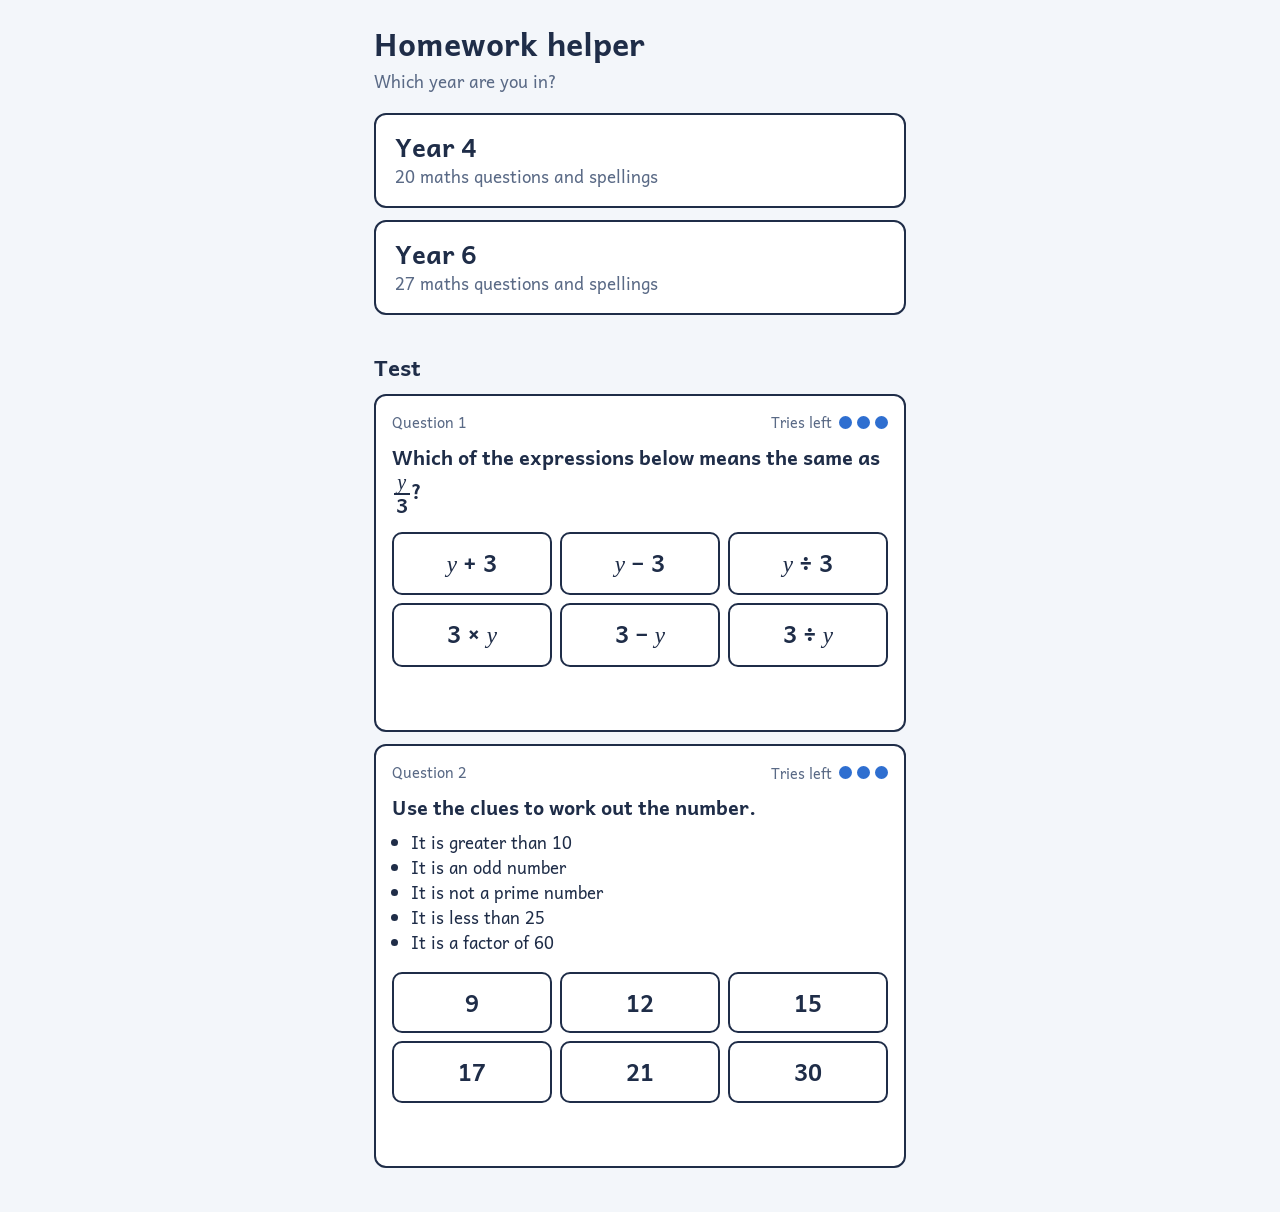
==== commit 2a1961e6: "Autumn Test 7 for Year 4 and Year 6 Year 4: 20 Autumn Test 7 questions and Stage 4 Test 2 spellings." ====
--- a/index.html
+++ b/index.html
@@ -428,6 +428,11 @@
 @keyframes shrinkX{from{transform:scaleX(2.4)}to{transform:none}}
 .tlabel{font-family:var(--pen);font-size:1.25rem;color:var(--rose)}
 .opts.wide{grid-template-columns:1fr}
+.clues{text-align:left;font-weight:400;font-size:1.05rem;line-height:1.5;margin:.5rem 0 0 1.2rem;padding:0}
+.nchips{display:flex;flex-wrap:wrap;gap:6px;justify-content:center;max-width:20rem}
+.nchips span{min-width:2.4rem;padding:.3rem .2rem;border:2px solid var(--ink);border-radius:8px;text-align:center;font-weight:700;font-size:1.15rem;background:var(--card)}
+.nchips span.out{opacity:.3;text-decoration:line-through}
+.nchips span.keep{border-color:var(--rose);background:var(--hl-bg)}
 .opts.wide .opt{font-size:1.05rem;white-space:normal;text-align:left;padding:.65rem .8rem}
 .venn{display:block;width:100%;max-width:18rem;height:auto;margin:.4rem auto 0}
 .venn circle{fill:none;stroke:var(--ink);stroke-width:2.5}
@@ -452,7 +457,7 @@
     <p class="intro">Which year are you in?</p>
     <div class="yearbtns">
       <button class="yearbtn" data-y="y4"><b>Year 4</b><span>20 maths questions and spellings</span></button>
-      <button class="yearbtn" data-y="y6"><b>Year 6</b><span>39 maths questions and spellings</span></button>
+      <button class="yearbtn" data-y="y6"><b>Year 6</b><span>27 maths questions and spellings</span></button>
     </div>
     <h2 class="sect">Test</h2>
     <div id="tests"></div>
@@ -723,15 +728,7 @@
   </div>`;
 }
 
-/* ---------- the 20 questions (Autumn Test 6) ---------- */
-function fbar6(s,shade,kShade,add,kAdd){
-  let h=`<div class="fwrap"><div class="fbar ${s===0?'fade':''}" style="grid-template-columns:repeat(6,1fr)">`;
-  for(let i=0;i<6;i++){
-    const L=i<shade?life(s,kShade,null,i*0.25):i<shade+add?life(s,kAdd,null,(i-shade)*0.35):null;
-    h+=`<i>${L?`<b class="${L.c}" ${sty(L,i>=shade?'background:var(--rose)':'')}></b>`:''}</i>`;
-  }
-  return h+'</div><div class="fnums" style="grid-template-columns:repeat(6,1fr)">'+[1,2,3,4,5,6].map(n=>`<span>${n}</span>`).join('')+'</div></div>';
-}
+/* ---------- the 20 questions (Autumn Test 7) ---------- */
 function rowsOf(s,rows,per,kOf,lab){
   let h='<div class="arr">';
   for(let r=0;r<rows;r++){
@@ -744,296 +741,289 @@
   }
   return h+'</div>';
 }
+// a times-table list: rows [label, value], shown at the step kOf(i)
+function tableList(s,rows,kOf){
+  let h='<div class="ctab">';
+  rows.forEach((r,i)=>{
+    const k=kOf(i),first=rows.findIndex((_,j)=>kOf(j)===k);
+    const L=life(s,k,null,(i-first)*0.4+0.2,0,'fade');
+    if(L){const c=`${L.c} ${r[0].indexOf('?')===0?'rose':''}`;h+=`<span class="${c}" ${sty(L)}>${r[0]}</span><span class="${c}" ${sty(L)}>= ${r[1]}</span>`;}
+  });
+  return h+'</div>';
+}
+// one fraction bar cut into n pieces: pieces < a shaded blue (from step ka), the next b shaded pink (from step kb)
+function fbarN(s,n,a,ka,b,kb,fadeAt){
+  let h=`<div class="fbar ${s===fadeAt?'fade':''}" style="grid-template-columns:repeat(${n},1fr)">`;
+  for(let i=0;i<n;i++){
+    const L=i<a?life(s,ka,null,i*0.12):i<a+b?life(s,kb,null,(i-a)*0.35):null;
+    h+=`<i>${L?`<b class="${L.c}" ${sty(L,i>=a?'background:var(--rose)':'')}></b>`:''}</i>`;
+  }
+  return h+'</div>';
+}
 const Q=[
-{q:`${BOX} = 6 × 10`,ans:60,special:{16:"That's 6 + 10. The × sign means lots of: 6 lots of 10.",600:"That's 6 × 100. We only need 6 lots of 10."},
+{q:`${BOX} = 7 × 10`,ans:70,special:{17:"That's 7 + 10. The × sign means lots of: 7 lots of 10.",700:"That's 7 × 100. We only need 7 lots of 10."},
  hint:"Not quite. Count the tens rods in 10s: 10, 20, 30…",
- say:["The box is on the left, and that's fine! The = sign means <b>is the same as</b>. So we just work out 6 × 10.",
-      "6 × 10 means <b>6 lots of 10</b>. Each rod is worth 10. Here are 6 rods.",
-      "6 lots of 10 is 6 tens.",
-      "Your turn! Count the rods in 10s. How much are 6 tens worth?"],
- draw(s){
-  let h=pen(`${BOX} is the same as 6 × 10`);
-  if(s>=1){h+='<div class="row pile">';for(let i=0;i<6;i++)h+=el('span','rod',life(s,1,null,i*0.2));h+='</div>';}
-  if(s>=2) h+=pen('6 lots of 10 = 6 tens','',s===2?'write':'',0.3);
-  if(s>=3) h+=pen('6 tens = ?','rose','fade');
+ say:["The box is on the left, and that's fine! The = sign means <b>is the same as</b>. So we just work out 7 × 10.",
+      "7 × 10 means <b>7 lots of 10</b>. Each rod is worth 10. Here are 7 rods.",
+      "7 lots of 10 is 7 tens.",
+      "Your turn! Count the rods in 10s. How much are 7 tens worth?"],
+ draw(s){
+  let h=pen(`${BOX} is the same as 7 × 10`);
+  if(s>=1){h+='<div class="row pile">';for(let i=0;i<7;i++)h+=el('span','rod',life(s,1,null,i*0.2));h+='</div>';}
+  if(s>=2) h+=pen('7 lots of 10 = 7 tens','',s===2?'write':'',0.3);
+  if(s>=3) h+=pen('7 tens = ?','rose','fade');
   return h;
  }},
 
-{q:`5 × 11 = ${BOX}`,ans:55,special:{16:"That's 5 + 11. The × sign means lots of: 5 lots of 11."},
- hint:"Not quite. 5 × 10 = 50, and 5 × 1 = 5. Add them together.",
- say:["5 × 11 means <b>5 rows of 11</b>. Here's a trick: 11 is 10 and 1 more.",
-      "The blue dots are 5 rows of 10. That's 5 × 10 = 50.",
-      "The pink dots are 5 rows of 1 more. That's 5 × 1 = 5.",
-      "Your turn! Add the blue dots and the pink dots: 50 + 5."],
+{q:`4 × 11 = ${BOX}`,ans:44,special:{15:"That's 4 + 11. The × sign means lots of: 4 lots of 11."},
+ hint:"Not quite. 4 × 10 = 40, and 4 × 1 = 4. Add them together.",
+ say:["4 × 11 means <b>4 rows of 11</b>. Here's a trick: 11 is 10 and 1 more.",
+      "The blue dots are 4 rows of 10. That's 4 × 10 = 40.",
+      "The pink dots are 4 rows of 1 more. That's 4 × 1 = 4.",
+      "Your turn! Add the blue dots and the pink dots: 40 + 4."],
  draw(s){
   let h='<div class="arr">';
-  for(let r=0;r<5;r++){
+  for(let r=0;r<4;r++){
     h+='<div class="arrrow">';
     for(let c=0;c<11;c++){const L=life(s,c<10?1:2,null,c<10?r*0.15+c*0.02:r*0.2);h+=L?`<span class="dot ${c===10?'d-rose':''} ${L.c}" ${sty(L)}></span>`:'<span class="dot d-ghost"></span>';}
     h+='</div>';
   }
   h+='</div>';
-  if(s>=1) h+=pen('blue: 5 × 10 = 50','',s===1?'write':'',1);
-  if(s>=2) h+=pen('pink: 5 × 1 = 5','rose',s===2?'write':'',1);
-  if(s>=3) h+=pen('50 + 5 = ?','rose','fade');
+  if(s>=1) h+=pen('blue: 4 × 10 = 40','',s===1?'write':'',1);
+  if(s>=2) h+=pen('pink: 4 × 1 = 4','rose',s===2?'write':'',1);
+  if(s>=3) h+=pen('40 + 4 = ?','rose','fade');
   return h;
  }},
 
-{q:`211 + 400 = ${BOX}`,ans:611,special:{215:"Careful! 400 is 4 hundreds, not 4 ones.",251:"Careful! 400 is 4 hundreds, not 4 tens."},
- hint:"Not quite. 400 is 4 hundreds. Add them to the 2 hundreds. The tens and ones stay the same.",
+{q:`211 + 300 = ${BOX}`,ans:511,special:{214:"Careful! 300 is 3 hundreds, not 3 ones.",241:"Careful! 300 is 3 hundreds, not 3 tens."},
+ hint:"Not quite. 300 is 3 hundreds. Add them to the 2 hundreds. The tens and ones stay the same.",
  say:["Make 211 in a place value chart: 2 hundreds, 1 ten and 1 one.",
-      "400 is the same as <b>4 hundreds</b>. Add 4 more hundreds to the chart.",
+      "300 is the same as <b>3 hundreds</b>. Add 3 more hundreds to the chart.",
       "Only the hundreds change. The tens and the ones stay the same.",
       "Your turn! How many hundreds are there now? What's the whole number?"],
  draw(s){
-  let h=pvChart(s,0,{h:6,t:1,o:1},null,s>=2?{h:dg(MQ,s===2),t:dg('1',s===2,.2),o:dg('1',s===2,.4)}:null,{col:'h',n:4,step:1});
-  const notes=['211 = 2 hundreds, 1 ten, 1 one','add 4 hundreds','the tens and ones stay the same','? hundreds, 1 ten, 1 one'];
+  let h=pvChart(s,0,{h:5,t:1,o:1},null,s>=2?{h:dg(MQ,s===2),t:dg('1',s===2,.2),o:dg('1',s===2,.4)}:null,{col:'h',n:3,step:1});
+  const notes=['211 = 2 hundreds, 1 ten, 1 one','add 3 hundreds','the tens and ones stay the same','? hundreds, 1 ten, 1 one'];
   return h+pen(notes[s],s>=1?'rose':'','write',s===1?1:0.3);
  }},
 
-{q:`9 × 0 = ${BOX}`,ans:0,special:{9:"9 × 1 is 9. But here it's 9 lots of 0.",90:"That's 9 × 10. Here it's 9 lots of 0."},
+{q:`4 × 0 = ${BOX}`,ans:0,special:{4:"4 × 1 is 4. But here it's 4 lots of 0.",40:"That's 4 × 10. Here it's 4 lots of 0."},
  hint:"Not quite. Look at the plates again. How many cookies can you see?",
- say:["9 × 0 means <b>9 lots of 0</b>. Let's imagine some plates of cookies.",
-      "Here are 9 plates.",
+ say:["4 × 0 means <b>4 lots of 0</b>. Let's imagine some plates of cookies.",
+      "Here are 4 plates.",
       "Now put 0 cookies on each plate. That's no cookies at all!",
       "Your turn! How many cookies are there altogether?"],
  draw(s){
-  if(s===0) return pen('9 lots of 0','','write',0.2);
+  if(s===0) return pen('4 lots of 0','','write',0.2);
   let h='<div class="plates">';
-  for(let i=0;i<9;i++) h+=`<span class="plate ${s===1?'pop':''}" ${D(i*0.12)}>${s>=2?`<span class="${s===2?'pop':''}" ${D(0.3+i*0.2)}>0</span>`:''}</span>`;
+  for(let i=0;i<4;i++) h+=`<span class="plate ${s===1?'pop':''}" ${D(i*0.15)}>${s>=2?`<span class="${s===2?'pop':''}" ${D(0.3+i*0.3)}>0</span>`:''}</span>`;
   h+='</div>';
-  return h+pen(['','9 plates','0 cookies on each plate','9 lots of 0 = ?'][s],s===3?'rose':'','write',s===2?2:0.4);
- }},
-
-{q:`88 ÷ 11 = ${BOX}`,ans:8,special:{77:"That's 88 − 11. ÷ means how many 11s fit into 88."},
- hint:"Not quite. Count up in 11s until you reach 88. How many 11s did you count?",
- say:["88 ÷ 11 asks: <b>how many 11s fit into 88?</b> Let's count up in 11s.",
+  return h+pen(['','4 plates','0 cookies on each plate','4 lots of 0 = ?'][s],s===3?'rose':'','write',s===2?1.6:0.4);
+ }},
+
+{q:`66 ÷ 11 = ${BOX}`,ans:6,special:{55:"That's 66 − 11. ÷ means how many 11s fit into 66."},
+ hint:"Not quite. Count up in 11s until you reach 66. How many 11s did you count?",
+ say:["66 ÷ 11 asks: <b>how many 11s fit into 66?</b> Let's count up in 11s.",
       "The 11 times table has a pattern: both digits are the same! 1 × 11 = 11, 2 × 11 = 22, 3 × 11 = 33.",
-      "Keep going: 44, 55, 66, 77…",
-      "The next one is 88! Your turn! How many 11s make 88?"],
- draw(s){
-  if(s===0) return pen('How many 11s fit into 88?','','write',0.2);
-  const rows=[['1 × 11','11'],['2 × 11','22'],['3 × 11','33'],['4 × 11','44'],['5 × 11','55'],['6 × 11','66'],['7 × 11','77'],['? × 11','88']];
-  let h='<div class="ctab">';
-  rows.forEach((r,i)=>{
-    const k=i<3?1:i<7?2:3;
-    const L=life(s,k,null,(k===1?i:k===2?i-3:0)*0.4+0.2,0,'fade');
-    if(L){const c=`${L.c} ${i===7?'rose':''}`;h+=`<span class="${c}" ${sty(L)}>${r[0]}</span><span class="${c}" ${sty(L)}>= ${r[1]}</span>`;}
-  });
-  return h+'</div>';
- }},
-
-{q:`${fr(2,6)} + ${fr(3,6)} = ${BOX}`,ans:[5,6],frac:true,
- hint:"Not quite. Count all the shaded pieces. The bottom number stays 6.",
- say:["The bottom number is 6. It tells us the whole bar is cut into <b>6 equal pieces</b>. Each piece is one sixth.",
-      "Two sixths: shade 2 of the pieces blue.",
-      "Add three sixths: shade 3 more pieces pink.",
-      "The pieces are still sixths, so the bottom number stays 6. Don't add the bottom numbers! Your turn! How many sixths are shaded altogether?"],
- draw(s){
-  const h=fbar6(s,2,1,3,2);
-  const labs=['6 equal pieces',`${fr(2,6)} shaded`,`${fr(2,6)} + ${fr(3,6)}`,`${fr('?',6)} altogether`];
+      "Keep going: 44, 55…",
+      "The next one is 66! Your turn! How many 11s make 66?"],
+ draw(s){
+  if(s===0) return pen('How many 11s fit into 66?','','write',0.2);
+  return tableList(s,[['1 × 11','11'],['2 × 11','22'],['3 × 11','33'],['4 × 11','44'],['5 × 11','55'],['? × 11','66']],i=>i<3?1:i<5?2:3);
+ }},
+
+{q:`${fr(9,8)} + ${fr(1,8)} = ${BOX}`,ans:[10,8],frac:true,
+ hint:"Not quite. Count all the shaded eighths in both bars. The bottom number stays 8.",
+ say:["The bottom number is 8, so each bar is cut into <b>8 equal pieces</b>. Each piece is one eighth.",
+      "Nine eighths is more than one whole! 8 eighths fill a whole bar, and there's 1 more eighth in the next bar.",
+      "Add one eighth: shade 1 more piece pink.",
+      "The pieces are still eighths, so the bottom number stays 8. Don't add the bottom numbers! Your turn! How many eighths are shaded altogether?"],
+ draw(s){
+  let h=`<div class="fwrap">${fbarN(s,8,8,1,0,9,0)}<div style="height:8px"></div>${fbarN(s,8,1,1,1,2,0)}</div>`;
+  const labs=['8 equal pieces in each bar',`${fr(9,8)}: 1 whole and ${fr(1,8)}`,`${fr(9,8)} + ${fr(1,8)}`,`${fr('?',8)} altogether`];
   return h+pen(labs[s],s===3?'rose':'','write',0.2);
  }},
 
-{q:`13 ÷ 1 = ${BOX}`,ans:13,special:{1:"That would be 13 ÷ 13. Sharing into 1 group means everything goes into that one group.",12:"That's 13 − 1. ÷ 1 means share into 1 group.",14:"That's 13 + 1. ÷ 1 means share into 1 group."},
- hint:"Not quite. If you share 13 counters into just 1 group, how many are in that group?",
- say:["13 ÷ 1 means <b>share 13 into 1 group</b>. Let's try it with 8 counters first.",
-      "Here are 8 counters, and just 1 group to share them into.",
-      "Share them out: every counter goes into the same group! So 8 ÷ 1 = 8.",
-      "Your turn! If you share 13 counters into 1 group, how many are in the group?"],
- draw(s){
-  let h='';
-  if(s===0) return pen('8 ÷ 1: share 8 into 1 group','','write',0.2);
-  h+='<div class="row pile" style="min-height:1.6rem">'+Array.from({length:8},(_,i)=>el('span','dot d-one',life(s,1,2,i*0.08,0.2+i*0.3))).join('')+'</div>';
-  h+=`<div class="groups"><div class="grp big">${Array.from({length:8},(_,i)=>el('span','dot d-one',life(s,2,null,0.2+i*0.3))).join('')}</div></div>`;
-  if(s===2) h+=pen('8 ÷ 1 = 8','rose','write',2.6);
-  if(s>=3) h+=pen('13 ÷ 1 = ?','rose','fade');
+{q:`6 ÷ 1 = ${BOX}`,ans:6,special:{1:"That would be 6 ÷ 6. Sharing into 1 group means everything goes into that one group.",5:"That's 6 − 1. ÷ 1 means share into 1 group.",7:"That's 6 + 1. ÷ 1 means share into 1 group."},
+ hint:"Not quite. If you share 6 counters into just 1 group, how many are in that group?",
+ say:["6 ÷ 1 means <b>share 6 into 1 group</b>. Let's try it with 9 counters first.",
+      "Here are 9 counters, and just 1 group to share them into.",
+      "Share them out: every counter goes into the same group! So 9 ÷ 1 = 9.",
+      "Your turn! If you share 6 counters into 1 group, how many are in the group?"],
+ draw(s){
+  if(s===0) return pen('9 ÷ 1: share 9 into 1 group','','write',0.2);
+  let h='<div class="row pile" style="min-height:1.6rem">'+Array.from({length:9},(_,i)=>el('span','dot d-one',life(s,1,2,i*0.08,0.2+i*0.3))).join('')+'</div>';
+  h+=`<div class="groups"><div class="grp big">${Array.from({length:9},(_,i)=>el('span','dot d-one',life(s,2,null,0.2+i*0.3))).join('')}</div></div>`;
+  if(s===2) h+=pen('9 ÷ 1 = 9','rose','write',2.9);
+  if(s>=3) h+=pen('6 ÷ 1 = ?','rose','fade');
   return h;
  }},
 
-{q:`465 − ${BOX} = 30`,ans:435,special:{495:"That's 465 + 30. The box is a part, not the whole, so take away instead."},
- hint:"Not quite. Work out 465 − 30: take 3 tens away. The hundreds and ones stay the same.",
- say:["Start with 465, take something away, and 30 is left. Let's draw it as a bar.",
-      "The whole bar is 465. It's made of two parts: the mystery number and 30.",
-      "To find a missing part, take the part you know away from the whole: 465 − 30.",
-      "Make 465 in a place value chart. 30 is the same as 3 tens, so take 3 of the tens away.",
+{q:`765 − ${BOX} = 20`,ans:745,special:{785:"That's 765 + 20. The box is a part, not the whole, so take away instead."},
+ hint:"Not quite. Work out 765 − 20: take 2 tens away. The hundreds and ones stay the same.",
+ say:["Start with 765, take something away, and 20 is left. Let's draw it as a bar.",
+      "The whole bar is 765. It's made of two parts: the mystery number and 20.",
+      "To find a missing part, take the part you know away from the whole: 765 − 20.",
+      "Make 765 in a place value chart. 20 is the same as 2 tens, so take 2 of the tens away.",
       "The hundreds and the ones don't change. Your turn! What's left? That's the missing number."],
  draw(s){
-  let h=bar(s,0,'465',[{t:MQ,f:80},{t:'30',f:20}],1);
-  if(s>=2) h+=pen('465 − 30','',s===2?'write':'',0.2);
-  if(s>=3) h+=pvChart(s,3,{h:4,t:6,o:5},{col:'t',n:3,step:3},s>=4?{h:dg('4',s===4),t:dg(MQ,s===4,.2),o:dg('5',s===4,.4)}:null);
+  let h=bar(s,0,'765',[{t:MQ,f:85},{t:'20',f:15}],1);
+  if(s>=2) h+=pen('765 − 20','',s===2?'write':'',0.2);
+  if(s>=3) h+=pvChart(s,3,{h:7,t:6,o:5},{col:'t',n:2,step:3},s>=4?{h:dg('7',s===4),t:dg(MQ,s===4,.2),o:dg('5',s===4,.4)}:null);
   return h;
  }},
 
-{q:`36 ÷ ${BOX} = 9`,ans:4,special:{324:"That's 36 × 9. Share 36 so there are 9 in each group, and count the groups.",27:"That's 36 − 9. Share 36 so there are 9 in each group, and count the groups."},
- hint:"Not quite. Count the groups of 9 again.",
- say:["36 shared into some groups gives <b>9 in each group</b>. How many groups do we need?",
-      "Here are 36 counters. Put 9 of them into the first group.",
-      "Keep making groups of 9 until there are no counters left.",
-      "Your turn! How many groups of 9 did we make? That's the missing number."],
- draw(s){
-  let h='<div class="pile27">'+Array.from({length:36},(_,i)=>el('span','dot d-one',life(s,0,i<9?1:2,i*0.02,0.2+(i%9)*0.08+(i<9?0:Math.floor((i-9)/9)*0.9)))).join('')+'</div>';
-  h+='<div class="groups">';
-  for(let g=0;g<4;g++){
-    const k=g===0?1:2;
-    if(s>=k){h+=`<div class="grp ${s===k?'pop':''}" ${D(g===0?0:(g-1)*0.9)}>`;for(let j=0;j<9;j++)h+=el('span','dot d-one',life(s,k,null,0.2+j*0.08+(g===0?0:(g-1)*0.9)));h+='</div>';}
-  }
-  h+='</div>';
-  const notes=['36 counters, 9 in each group','first group of 9','keep going until none are left','how many groups?'];
-  return h+pen(notes[s],s===3?'rose':'','write',s===2?2.8:0.3);
- }},
-
-{q:`72 − 26 = ${BOX}`,ans:46,special:{54:"Careful! In the ones, you can't do 6 − 2 instead of 2 − 6. Exchange a ten for 10 ones.",98:"That's adding. This one is a take away."},
- hint:"Not quite. After the exchange, the ones are 12 − 6 and the tens are 6 − 2.",
+{q:`63 ÷ ${BOX} = 9`,ans:7,special:{567:"That's 63 × 9. Count how many 9s make 63.",54:"That's 63 − 9. Count how many 9s make 63."},
+ hint:"Not quite. Count up in 9s until you reach 63. How many 9s did you count?",
+ say:["63 ÷ something = 9. That means 63 shared into groups of <b>9</b>. How many groups of 9 fit into 63?",
+      "Count up in 9s: 1 × 9 = 9, 2 × 9 = 18, 3 × 9 = 27.",
+      "Keep going: 36, 45, 54…",
+      "The next one is 63! Your turn! How many 9s make 63? That's the missing number."],
+ draw(s){
+  if(s===0) return pen(`63 ÷ ${BOX} = 9`)+pen('how many 9s fit into 63?','rose','write',0.4);
+  return tableList(s,[['1 × 9','9'],['2 × 9','18'],['3 × 9','27'],['4 × 9','36'],['5 × 9','45'],['6 × 9','54'],['? × 9','63']],i=>i<3?1:i<6?2:3);
+ }},
+
+{q:`63 − 59 = ${BOX}`,ans:4,special:{16:"Careful! In the ones, you can't do 9 − 3 instead of 3 − 9. Exchange a ten for 10 ones.",122:"That's adding. This one is a take away."},
+ hint:"Not quite. After the exchange, the ones are 13 − 9 and the tens are 5 − 5.",
  say:["Column subtraction! Line up the numbers: tens under tens, ones under ones. Always start with the ones.",
-      "Ones: 2 − 6. Uh oh! We can't take 6 away from 2. We need to <b>exchange</b>.",
-      "Exchange 1 ten for 10 ones. The 7 tens become 6 tens, and the 2 ones become 12 ones.",
-      "Your turn! Work out 12 − 6 for the ones, then 6 − 2 for the tens. What's the whole answer?"],
+      "Ones: 3 − 9. Uh oh! We can't take 9 away from 3. We need to <b>exchange</b>.",
+      "Exchange 1 ten for 10 ones. The 6 tens become 5 tens, and the 3 ones become 13 ones.",
+      "Your turn! Work out 13 − 9 for the ones, then 5 − 5 for the tens. (If there are no tens left, you don't need to write a 0 at the front.)"],
  draw(s){
   const ex=s>=2,a=s===2;
-  const seven={t:'7',c:ex?('strike '+(a?'anim':'')):''};
-  const six=ex?{t:`<span class="${a?'write':''}" ${a?D(0.5):''}>6</span>`}:'';
-  const two={t:(ex?`<span class="sup ${a?'hop':''}" style="--d:1.1s;--hx:-2.5rem;--hy:0rem">1</span>`:'')+'2',c:(s===1||s===2)?'on':''};
-  let h=colm(3,[CR('',six,''),R('',seven,two),R('−','2',hc('6',s===1)),'-',R('',QB,QB)]);
-  const notes=['','2 − 6? Not enough ones!','1 ten → 10 ones','12 − 6 = ?   6 − 2 = ?'];
+  const six={t:'6',c:ex?('strike '+(a?'anim':'')):''};
+  const five=ex?{t:`<span class="${a?'write':''}" ${a?D(0.5):''}>5</span>`}:'';
+  const three={t:(ex?`<span class="sup ${a?'hop':''}" style="--d:1.1s;--hx:-2.5rem;--hy:0rem">1</span>`:'')+'3',c:(s===1||s===2)?'on':''};
+  let h=colm(3,[CR('',five,''),R('',six,three),R('−','5',hc('9',s===1)),'-',R('',QB,QB)]);
+  const notes=['','3 − 9? Not enough ones!','1 ten → 10 ones','13 − 9 = ?   5 − 5 = ?'];
   if(notes[s]) h+=pen(notes[s],'rose',s<3?'write':'',a?1.5:0.2);
   return h;
  }},
 
-{q:`${BOX} = 4 × 8`,ans:32,special:{12:"That's 4 + 8. The × sign means lots of: 4 lots of 8."},
- hint:"Not quite. Count on 8 more from 24.",
- say:["The box is on the left, and that's fine: = means <b>is the same as</b>. 4 × 8 means <b>4 rows of 8</b>.",
-      "Row 1: 8 dots.",
-      "Row 2: count on 8 more. That's 16.",
-      "Row 3: count on 8 more. That's 24.",
-      "Row 4: count on 8 more from 24. Your turn! How many dots are there altogether?"],
- draw(s){
-  return rowsOf(s,4,8,r=>r+1,r=>r<3?(r+1)*8:'?')+(s===0?pen('4 rows of 8','','write',0.2):'');
- }},
-
-{q:`${fr(3,4)} of 28 = ${BOX}`,ans:21,special:{7:"That's one quarter. Three quarters is 3 of the groups."},
- hint:"Not quite. One quarter of 28 is 7. Count the counters in 3 of the groups.",
- say:["To find <b>three quarters</b>: first split into 4 equal groups to find one quarter. Then take <b>3</b> of the groups.",
-      "Here are 28 counters.",
-      "Deal them out one at a time into 4 groups, just like dealing cards. Each group is one quarter.",
-      "We want three quarters, so take 3 of the groups. Your turn! How many counters are in 3 groups altogether?"],
- draw(s){
-  let h=s===0?pen('28 shared into 4 equal groups','','write',0.2)
-    :'<div class="pile27">'+Array.from({length:28},(_,i)=>el('span','dot d-one',life(s,1,2,i*0.03,0.2+i*0.09))).join('')+'</div>';
-  h+='<div class="groups">';
-  for(let g=0;g<4;g++){
-    h+=`<div class="grp ${s>=3&&g<3?'pick':''} ${s===0?'fade':''}" ${D(g*0.15)}>`;
-    for(let j=0;j<7;j++) h+=el('span','dot d-one',life(s,2,null,0.2+(j*4+g)*0.09));
+{q:`${BOX} = 4 × 6`,ans:24,special:{10:"That's 4 + 6. The × sign means lots of: 4 lots of 6."},
+ hint:"Not quite. Count on 6 more from 18.",
+ say:["The box is on the left, and that's fine: = means <b>is the same as</b>. 4 × 6 means <b>4 rows of 6</b>.",
+      "Row 1: 6 dots.",
+      "Row 2: count on 6 more. That's 12.",
+      "Row 3: count on 6 more. That's 18.",
+      "Row 4: count on 6 more from 18. Your turn! How many dots are there altogether?"],
+ draw(s){
+  return rowsOf(s,4,6,r=>r+1,r=>r<3?(r+1)*6:'?')+(s===0?pen('4 rows of 6','','write',0.2):'');
+ }},
+
+{q:`${fr(2,9)} of 36 = ${BOX}`,ans:8,special:{4:"That's one ninth. Two ninths is 2 of the groups."},
+ hint:"Not quite. One ninth of 36 is 4. Count the counters in 2 of the groups.",
+ say:["To find <b>two ninths</b>: first split into 9 equal groups to find one ninth. Then take <b>2</b> of the groups.",
+      "Here are 36 counters.",
+      "Deal them out one at a time into 9 groups, just like dealing cards. Each group is one ninth.",
+      "We want two ninths, so take 2 of the groups. Your turn! How many counters are in 2 groups altogether?"],
+ draw(s){
+  let h=s===0?pen('36 shared into 9 equal groups','','write',0.2)
+    :'<div class="pile27">'+Array.from({length:36},(_,i)=>el('span','dot d-one',life(s,1,2,i*0.02,0.2+i*0.06))).join('')+'</div>';
+  h+='<div class="groups" style="gap:.4rem">';
+  for(let g=0;g<9;g++){
+    h+=`<div class="grp ${s>=3&&g<2?'pick':''} ${s===0?'fade':''}" style="width:3.5rem;height:3.5rem;padding:8px;--d:${g*0.08}s">`;
+    for(let j=0;j<4;j++) h+=el('span','dot d-one',life(s,2,null,0.2+(j*9+g)*0.06));
     h+='</div>';
   }
   h+='</div>';
-  if(s>=3) h+=pen(`${fr(3,4)} of 28 = 3 groups = ?`,'rose','fade');
+  if(s>=3) h+=pen(`${fr(2,9)} of 36 = 2 groups = ?`,'rose','fade');
   return h;
  }},
 
-{q:`21 = 21 × ${BOX}`,ans:1,special:{0:"21 × 0 is 0, not 21.",21:"21 × 21 is much bigger than 21!",42:"That's 21 + 21. We need 21 lots of something to make 21."},
- hint:"Not quite. How many cookies must go on each plate so there are 21 altogether?",
- say:["21 lots of a mystery number make <b>21</b>. Let's picture 21 plates.",
+{q:`32 = 32 × ${BOX}`,ans:1,special:{0:"32 × 0 is 0, not 32.",32:"32 × 32 is much bigger than 32!",64:"That's 32 + 32. We need 32 lots of something to make 32."},
+ hint:"Not quite. How many cookies must go on each plate so there are 32 altogether?",
+ say:["32 lots of a mystery number make <b>32</b>. Let's picture 32 plates.",
       "What if we put 2 cookies on each plate?",
-      "That makes 42 cookies. Too many! We need exactly 21 altogether.",
-      "Your turn! How many cookies must go on each plate to make 21 altogether?"],
+      "That makes 64 cookies. Too many! We need exactly 32 altogether.",
+      "Your turn! How many cookies must go on each plate to make 32 altogether?"],
  draw(s){
   let h='<div class="plates small">';
-  for(let i=0;i<21;i++){
-    const L=life(s,1,3,0.1+i*0.05,i*0.03,'pop','vanish');
-    h+=`<span class="plate ${s===0?'pop':''}" ${D(i*0.03)}>${L?`<span class="cookie ${L.c}" ${sty(L)}></span><span class="cookie ${L.c}" ${sty(L)}></span>`:''}</span>`;
+  for(let i=0;i<32;i++){
+    const L=life(s,1,3,0.1+i*0.04,i*0.02,'pop','vanish');
+    h+=`<span class="plate ${s===0?'pop':''}" ${D(i*0.02)}>${L?`<span class="cookie ${L.c}" ${sty(L)}></span><span class="cookie ${L.c}" ${sty(L)}></span>`:''}</span>`;
   }
   h+='</div>';
-  return h+pen(['21 plates','2 on each plate','21 lots of 2 = 42: too many','21 lots of ? = 21'][s],s>=2?'rose':'','write',s===1?1.3:0.3);
- }},
-
-{q:`3 × 5 × 4 = ${BOX}`,ans:60,
- hint:"Not quite. 5 × 4 = 20. Then 3 lots of 20 is 3 lots of 2 tens.",
- say:["Three numbers to multiply. We can multiply them in <b>any order</b>, so let's pick the easiest pair first!",
-      "5 × 4 is a great pair. That's 4 rows of 5: count in 5s: 5, 10, 15, 20.",
-      "Now it's 3 × 20. 20 is 2 tens, so 3 lots of 20 is 3 lots of 2 tens.",
-      "Your turn! 3 lots of 2 tens is how many tens? What number is that?"],
- draw(s){
-  let h;
-  if(s===0) return '<div class="row"><span class="nc">3</span><span class="op">×</span><span class="nc">5</span><span class="op">×</span><span class="nc">4</span></div>'+pen('any order!','rose','write',0.4);
-  if(s===1){
-    h='<div class="row"><span class="nc">3</span><span class="op">×</span><span class="nc expr hl">5 × 4</span></div>';
-    return h+rowsOf(1,4,5,()=>1,r=>(r+1)*5)+pen('5 × 4 = 20','rose','write',1);
-  }
-  h=`<div class="row"><span class="nc">3</span><span class="op">×</span><span class="nc wide ${s===2?'pop':''}">20</span></div>`;
-  h+='<div class="groups">';
-  for(let g=0;g<3;g++){h+=`<div class="grp ${s===2?'pop':''}" ${D(g*0.3)}><span class="rod"></span><span class="rod"></span></div>`;}
-  h+='</div>';
-  return h+pen(s===2?'3 lots of 2 tens':'3 × 2 tens = ? tens','rose','write',0.5);
- }},
-
-{q:`56 ÷ 4 = ${BOX}`,ans:14,
- hint:"Not quite. How many 4s are in 16? Count in 4s: 4, 8, 12…",
- say:["Bus stop method! The 4 waits outside the bus stop and 56 goes inside. Work from left to right.",
-      "How many 4s go into 5? One 4 fits, with 1 left over. Write the 1 on top of the 5.",
-      "Carry the 1 that's left over to the next digit. Now the 6 becomes 16.",
-      "Your turn! How many 4s go into 16? Write it on top. What's the whole answer?"],
- draw(s){
-  let h=busStop(s,{dv:'4',a:'5',b:'6',k0:0,kw:1,kc:2,kfin:3,first:'1',carry:'1'});
-  const notes=['','one 4 in 5, 1 left over','1 and 6 make 16','16 ÷ 4 = ?'];
+  return h+pen(['32 plates','2 on each plate','32 lots of 2 = 64: too many','32 lots of ? = 32'][s],s>=2?'rose':'','write',s===1?1.5:0.3);
+ }},
+
+{q:`4 × 2 × 4 = ${BOX}`,ans:32,special:{10:"That's 4 + 2 + 4. These are all ×, so multiply."},
+ hint:"Not quite. 4 × 2 = 8. Then count on in 8s: 8, 16, 24…",
+ say:["Three numbers to multiply. We can multiply them in <b>any order</b>, so let's start with an easy pair.",
+      "4 × 2 is easy: double 4 is 8.",
+      "Now it's 8 × 4. That's 4 rows of 8: count on in 8s. 8, 16, 24…",
+      "Your turn! Count on 8 more from 24. What is 8 × 4?"],
+ draw(s){
+  if(s===0) return '<div class="row"><span class="nc">4</span><span class="op">×</span><span class="nc">2</span><span class="op">×</span><span class="nc">4</span></div>'+pen('any order!','rose','write',0.4);
+  if(s===1) return '<div class="row"><span class="nc expr hl">4 × 2</span><span class="op">×</span><span class="nc">4</span></div>'+pen('double 4 = 8','rose','write',0.5);
+  return '<div class="row"><span class="nc">8</span><span class="op">×</span><span class="nc">4</span></div>'+rowsOf(s,4,8,r=>r<3?2:3,r=>r<3?(r+1)*8:'?')+(s===3?pen('24 + 8 = ?','rose','fade'):'');
+ }},
+
+{q:`84 ÷ 3 = ${BOX}`,ans:28,special:{81:"That's 84 − 3. ÷ means how many 3s fit into 84."},
+ hint:"Not quite. How many 3s are in 24? Count in 3s: 3, 6, 9…",
+ say:["Bus stop method! The 3 waits outside the bus stop and 84 goes inside. Work from left to right.",
+      "How many 3s go into 8? Two 3s fit (that's 6), with 2 left over. Write the 2 on top of the 8.",
+      "Carry the 2 that's left over to the next digit. Now the 4 becomes 24.",
+      "Your turn! How many 3s go into 24? Write it on top. What's the whole answer?"],
+ draw(s){
+  let h=busStop(s,{dv:'3',a:'8',b:'4',k0:0,kw:1,kc:2,kfin:3,first:'2',carry:'2'});
+  const notes=['','two 3s in 8, 2 left over','2 and 4 make 24','24 ÷ 3 = ?'];
   if(notes[s]) h+=pen(notes[s],'rose',s<3?'write':'',0.6);
   return h;
  }},
 
-{q:`22 × 5 = ${BOX}`,ans:110,special:{27:"That's 22 + 5. The × sign means lots of: 22 lots of 5.",100:"So close! In the tens, did you add the 1 you carried?"},
- hint:"Not quite. In the tens, work out 2 × 5 and add the 1 you carried.",
+{q:`19 × 5 = ${BOX}`,ans:95,special:{24:"That's 19 + 5. The × sign means lots of: 19 lots of 5.",55:"So close! In the tens, did you add the 4 you carried?"},
+ hint:"Not quite. In the tens, work out 1 × 5 and add the 4 you carried.",
  say:["Short multiplication! Multiply each digit by 5. Always start with the ones.",
-      "Ones: 2 × 5 = 10.",
-      "10 is 1 ten and 0 ones. Write the 0 in the ones column and carry the 1 over to the tens.",
-      "Now the tens: 2 × 5, then add the 1 you carried.",
-      "Your turn! Work out the tens. If it's 10 or more, the extra hundred goes in the hundreds column. What's the whole answer?"],
+      "Ones: 9 × 5 = 45.",
+      "45 is 4 tens and 5 ones. Write the 5 in the ones column and carry the 4 over to the tens.",
+      "Your turn! Tens: 1 × 5, then add the 4 you carried. What's the whole answer?"],
  draw(s){
   const o=s===1||s===2,t=s>=3;
-  let h=colm(4,[CR('','',carry(s,2,'1',0.7,'2.5rem','8.1rem',t),''),R('','',hc('2',t),hc('2',o)),R('×','','',hc('5',true)),'-',R('',QB,QB,wd(s,2,'0',0.1))]);
-  const notes=['','2 × 5 = 10','write 0, carry 1','2 × 5 + 1 = ?','2 × 5 + 1 = ?'];
-  if(notes[s]) h+=pen(notes[s],'rose',s<4?'write':'',0.2);
+  let h=colm(3,[CR('',carry(s,2,'4',0.7,'2.5rem','8.1rem',t),''),R('',hc('1',t),hc('9',o)),R('×','',hc('5',true)),'-',R('',QB,wd(s,2,'5',0.1))]);
+  const notes=['','9 × 5 = 45','write 5, carry 4','1 × 5 + 4 = ?'];
+  if(notes[s]) h+=pen(notes[s],'rose',s<3?'write':'',0.2);
   return h;
  }},
 
-{q:`73 + 87 = ${BOX}`,ans:160,special:{150:"So close! In the tens, did you add the 1 you carried?"},
- hint:"Not quite. Check the tens: 7 + 8 + the 1 you carried. Remember, 10 tens make 1 hundred!",
+{q:`63 + 95 = ${BOX}`,ans:158,special:{58:"Nearly! 6 tens + 9 tens is 15 tens. The 1 hundred goes in the hundreds column."},
+ hint:"Not quite. Check the tens: 6 + 9. Remember, 10 tens make 1 hundred!",
  say:["Column addition! Line the numbers up: tens under tens, ones under ones.",
-      "Always start with the ones: 3 + 7 = 10.",
-      "10 is 1 ten and 0 ones. Write the 0 in the ones column and carry the 1 over to the tens.",
-      "Now the tens: 7 + 8, plus the 1 you carried.",
-      "Your turn! Add up the tens. If you get 10 or more, the extra hundred goes in the hundreds column. What's the whole answer?"],
- draw(s){
-  const o=s===1||s===2,t=s>=3;
-  let h=colm(4,[CR('','',carry(s,2,'1',0.7,'2.5rem','8.1rem',t),''),R('','',hc('7',t),hc('3',o)),R('+','',hc('8',t),hc('7',o)),'-',R('',QB,QB,wd(s,2,'0',0.1))]);
-  const notes=['','3 + 7 = 10','write 0, carry 1','7 + 8 + 1 = ?','7 + 8 + 1 = ?'];
-  if(notes[s]) h+=pen(notes[s],'rose',s<4?'write':'',0.2);
+      "Always start with the ones: 3 + 5 = 8. That's less than 10, so no carrying.",
+      "Now the tens: 6 + 9. That's more than 10!",
+      "Your turn! 10 tens make 1 hundred, so the extra hundred goes in the hundreds column. What's the whole answer?"],
+ draw(s){
+  let h=colm(4,[R('','',hc('6',s>=2),hc('3',s===1)),R('+','',hc('9',s>=2),hc('5',s===1)),'-',R('',QB,QB,wd(s,1,'8',0.2))]);
+  const notes=['','3 + 5 = 8','6 + 9 = ? tens','10 tens = 1 hundred'];
+  if(notes[s]) h+=pen(notes[s],'rose',s<3?'write':'',0.3);
   return h;
  }},
 
-{q:`${BOX} − 24 = 59`,ans:83,special:{35:"35 is 59 take away 24. But the missing number is the whole bar, so put the parts together instead: add 59 + 24."},
- hint:"Not quite. The missing number is the whole bar, so it must be bigger than 59. Add the two parts: 59 + 24.",
- say:["Careful with this one! The box is the number we <b>start</b> with. We take 24 away from it and end up with 59.",
+{q:`${BOX} − 19 = 73`,ans:92,special:{54:"54 is 73 take away 19. But the missing number is the whole bar, so put the parts together instead: add 73 + 19."},
+ hint:"Not quite. The missing number is the whole bar, so it must be bigger than 73. Add the two parts: 73 + 19.",
+ say:["Careful with this one! The box is the number we <b>start</b> with. We take 19 away from it and end up with 73.",
       "Let's draw it. The starting number is the whole bar. We don't know it yet.",
-      "Take 24 away and you're left with 59. So 59 and 24 are the two parts of the whole bar.",
-      "To find the whole, put the parts back together. That means we <b>add</b>: 59 + 24.",
-      "Your turn! Work out 59 + 24. Watch out: 9 + 4 is more than 10, so you'll need to carry. Then check: your answer take away 24 should make 59."],
- draw(s){
-  let h=pen(`start with ${BOX}, take away 24, left with 59`);
-  if(s>=1) h+=bar(s,1,MQ,[{t:'59 left',f:70},{t:'24',f:30,c:'hatch'}],2,s>=3?'glowbox':'');
-  if(s>=3) h+=`<div class="${s===3?'fade':''}" ${D(.5)}>`+colm(3,[R('','5','9'),R('+','2','4'),'-',R('',QB,QB)])+'</div>';
+      "Take 19 away and you're left with 73. So 73 and 19 are the two parts of the whole bar.",
+      "To find the whole, put the parts back together. That means we <b>add</b>: 73 + 19.",
+      "Your turn! Work out 73 + 19. Watch out: 3 + 9 is more than 10, so you'll need to carry. Then check: your answer take away 19 should make 73."],
+ draw(s){
+  let h=pen(`start with ${BOX}, take away 19, left with 73`);
+  if(s>=1) h+=bar(s,1,MQ,[{t:'73 left',f:79},{t:'19',f:21,c:'hatch'}],2,s>=3?'glowbox':'');
+  if(s>=3) h+=`<div class="${s===3?'fade':''}" ${D(.5)}>`+colm(3,[R('','7','3'),R('+','1','9'),'-',R('',QB,QB)])+'</div>';
   return h;
  }},
 
-{q:`2 × ${BOX} = 92`,ans:46,special:{184:"That's 92 × 2. Something × 2 makes 92, so divide instead.",90:"That's 92 − 2. Something × 2 makes 92, so divide instead.",94:"That's 92 + 2. Something × 2 makes 92, so divide instead."},
- hint:"Not quite. How many 2s are in 12? Then put it together with the 4.",
- say:["2 lots of a mystery number make 92. Let's draw it: <b>2 equal parts</b> make 92 altogether.",
-      "To find one part, do the opposite of multiplying. <b>Divide</b>: 92 ÷ 2. Let's use the bus stop.",
-      "How many 2s go into 9? Four, with 1 left over. Write the 4 on top and carry the 1.",
-      "Your turn! The 2 becomes 12. How many 2s go into 12? What's the whole answer?"],
- draw(s){
-  let h=bar(s,0,'92',[{t:MQ,f:1},{t:MQ,f:1}],0);
-  if(s>=1) h+=busStop(s,{dv:'2',a:'9',b:'2',k0:1,kw:2,kc:2,kfin:3,first:'4',carry:'1'});
-  const notes=['','92 ÷ 2','four 2s in 9, 1 left over','12 ÷ 2 = ?'];
+{q:`2 × ${BOX} = 84`,ans:42,special:{168:"That's 84 × 2. Something × 2 makes 84, so divide instead.",82:"That's 84 − 2. Something × 2 makes 84, so divide instead.",86:"That's 84 + 2. Something × 2 makes 84, so divide instead."},
+ hint:"Not quite. Half of 8 is 4, and half of 4 is 2. Put them together.",
+ say:["2 lots of a mystery number make 84. Let's draw it: <b>2 equal parts</b> make 84 altogether.",
+      "To find one part, do the opposite of multiplying. <b>Divide</b>: 84 ÷ 2. Let's use the bus stop.",
+      "How many 2s go into 8? Four, with nothing left over. Write the 4 on top.",
+      "Your turn! How many 2s go into 4? What's the whole answer?"],
+ draw(s){
+  let h=bar(s,0,'84',[{t:MQ,f:1},{t:MQ,f:1}],0);
+  if(s>=1) h+=busStop(s,{dv:'2',a:'8',b:'4',k0:1,kw:2,kc:9,kfin:3,first:'4',carry:''});
+  const notes=['','84 ÷ 2','four 2s in 8, nothing left over','4 ÷ 2 = ?'];
   if(notes[s]) h+=pen(notes[s],'rose',s<3?'write':'',0.6);
   return h;
  }},
@@ -1185,460 +1175,29 @@
   return h+'</div>';
 }
 
-/* ---------- the 26 questions (Autumn Test 6) ---------- */
+/* ---------- the 27 questions (Autumn Test 7) ---------- */
 function mults(d,s,k,hi=-1){
   if(s<k) return '';
   let h='<div class="mults">';
   for(let i=1;i<=9;i++) h+=`<span class="${i===hi?'on':''} ${s===k?'pop':''}" ${s===k?D(i*0.12):''}><small>${i} ×</small> ${i*d}</span>`;
   return h+'</div>';
 }
-const Q=[
-{q:`0.1 + ${BOX} = 9`,ans:8.9,special:{9.1:"That's 9 + 0.1. The box is one of the parts, so take 0.1 away from 9 instead.",8.99:"Careful: 0.1 is one tenth, not one hundredth."},
- hint:"Not quite. 9 is the same as 8 wholes and 10 tenths. Take away 1 tenth.",
- say:["0.1 add something makes 9. The box is a missing <b>part</b>, so we take away: 9 − 0.1.",
-      "As a bar: the whole is 9. One part is 0.1, and the other part is the mystery number.",
-      "Taking a tenth away from a whole number is easier if you break one whole into tenths. 9 is the same as 8 wholes and 10 tenths.",
-      "Your turn! Take 1 tenth away from 8 wholes and 10 tenths. How many wholes and tenths are left? Write it as a decimal."],
- draw(s){
-  let h=pen(`0.1 + ${BOX} = 9`);
-  if(s===0) return h+pen('9 − 0.1','rose','write',.4);
-  h+=bar(s,1,'9',[{t:MQ,f:82},{t:'0.1',f:18,c:'hatch'}],1);
-  if(s>=2) h+=pen('9 = 8 wholes + 10 tenths',s===2?'rose':'',s===2?'write':'',.3);
-  if(s>=3) h+=pen('10 tenths − 1 tenth = ?','rose','write',.3);
-  return h;
- }},
-
-{q:`9 = ${BOX}<sup>2</sup>`,ans:3,special:{4.5:"That's 9 ÷ 2. The little ² means a number times itself.",81:"That's 9². We need the number that, times itself, makes 9."},
- hint:"Not quite. Count how many tiles wide the 9-tile square is.",
- say:["We need a number that, times <b>itself</b>, makes 9. Imagine 9 tiles arranged in a perfect square. How wide is it?",
-      "Try 1: a 1 by 1 square is just 1 tile. Too small.",
-      "Try 2: a 2 by 2 square has 4 tiles. Still too small.",
-      "One size bigger gives exactly 9 tiles. Your turn! How many tiles wide is this square?"],
- draw(s){
-  const n=[0,1,2,3][s],p=[0,0,1,2][s];
-  let h='<div class="sqg" style="grid-template-columns:repeat(3,1.9rem)">';
-  for(let r=0;r<3;r++)for(let c=0;c<3;c++){
-    const inside=r<n&&c<n,isNew=inside&&!(r<p&&c<p);
-    h+=inside?`<span class="tl big ${isNew?'pop':''}" style="width:1.9rem;height:1.9rem;${isNew?`--d:${(r+c)*0.1}s`:''}"></span>`:'<span class="tl big blank" style="width:1.9rem;height:1.9rem"></span>';
-  }
-  h+='</div>';
-  const notes=['? × ? = 9','1 × 1 = 1: too small','2 × 2 = 4: too small','? × ? = 9'];
-  return h+pen(notes[s],s===3?'rose':'','write',.5);
- }},
-
-{q:`${BOX} ÷ 7 = 12`,ans:84,special:{19:"That's 12 + 7. The whole is 7 lots of 12, so multiply."},
- hint:"Not quite. The whole is 7 lots of 12: work out 7 × 12.",
- say:["The box is the number we <b>start</b> with. Split it into 7 equal groups and there are 12 in each group.",
-      "As a bar: the whole is split into 7 equal parts, and each part is worth 12.",
-      "To find the whole, do the opposite of dividing: <b>multiply</b>. That's 7 lots of 12.",
-      "Your turn! What is 7 × 12? Tip: 7 × 10, add 7 × 2. Check: your answer ÷ 7 should give 12."],
- draw(s){
-  let h=pen(`${BOX} ÷ 7 = 12`);
-  if(s>=1) h+=bar(s,1,MQ,Array.from({length:7},()=>({t:'12',f:1})),1);
-  if(s>=2) h+=pen(s===2?'7 lots of 12':'7 × 12 = ?','rose','write',.4);
-  return h;
- }},
-
-{q:`65 × 100 = ${BOX}`,ans:6500,special:{650:"That's × 10. Multiplying by 100 moves the digits two places.",65000:"Too far! × 100 moves the digits two places, not three.",0.65:"That's ÷ 100. Multiplying makes the number bigger."},
- hint:"Not quite. Move each digit of 65 two places to the left, and fill the empty places with zeros.",
- say:["Multiplying by 100 makes a number 100 times bigger: every digit moves <b>two places to the left</b>. Let's watch it with 38 first.",
-      "Here's 38 in a place value grid.",
-      "× 100: every digit slides two places to the left.",
-      "The tens and ones are empty now, so fill them with zeros as placeholders. 38 × 100 = 3800.",
-      "Your turn! Do the same with 65 × 100."],
- draw(s){
-  let h=s===0?pen('× 100: every digit moves 2 places left','','write',.2):'';
-  if(s>=1) h+=pvGrid(s,{cols:['Th','H','T','O'],from:{2:'3',3:'8'},shift:-2,k0:1,kShift:2,zeros:[{i:2,k:3},{i:3,k:3}]});
-  if(s===3) h+=pen('38 × 100 = 3800','rose','write',.6);
-  if(s>=4) h+=pen('Your turn: 65 × 100 = ?','rose','fade');
-  return h;
- }},
-
-{q:`84 = ${BOX} × 6`,ans:14,special:{504:"That's 84 × 6. Something × 6 makes 84, so divide instead.",78:"That's 84 − 6. Something × 6 makes 84, so divide instead."},
- hint:"Not quite. 8 ÷ 6 = 1 remainder 2. Then work out 24 ÷ 6.",
- say:["Something × 6 makes 84. Do the opposite of multiplying: <b>divide</b>. So work out 84 ÷ 6.",
-      "Bus stop method. 6 waits outside, and 84 goes inside.",
-      "How many 6s go into 8? One, with 2 left over. Write 1 on top and carry the 2 to make 24.",
-      "Your turn! How many 6s go into 24? Put it together for the answer."],
- draw(s){
-  if(s===0) return pen(`84 = ${BOX} × 6`)+pen('so ? = 84 ÷ 6','rose','write',.5);
-  let h=bus(s,{dv:'6',ds:['8','4'],k0:1,top:[{w:2,t:'1'},{q:3}],carries:[{i:1,t:'2',k:2,d:1}],hl:s=>s===2?0:s===3?1:-1});
-  const notes=['','84 ÷ 6','8 ÷ 6 = 1 r 2: write 1, carry 2','24 ÷ 6 = ?'];
-  return h+pen(notes[s],'rose','write',.5);
- }},
-
-{q:`1<sup>2</sup> = ${BOX}`,ans:1,special:{2:"Careful! 1² isn't 1 × 2. The little 2 means 1 × 1."},
- hint:"Not quite. 1² means 1 × 1.",
- say:["The little ² means <b>squared</b>: a number times itself. So 1² means 1 × 1, <b>not</b> 1 × 2.",
-      "Squared numbers make squares of tiles. 3² = 3 × 3: a square 3 tiles wide and 3 tiles tall. That's 9 tiles.",
-      "2² = 2 × 2: a square 2 tiles wide and 2 tiles tall. That's 4 tiles.",
-      "Your turn! 1² is a square just 1 tile wide and 1 tile tall. How many tiles is that?"],
- draw(s){
-  if(s===0) return pen('1² = 1 × 1')+pen('not 1 × 2!','rose','write',.5);
-  const n=[0,3,2,1][s];
-  let h=`<div class="sqg" style="grid-template-columns:repeat(${n},1.9rem)">`;
-  for(let i=0;i<n*n;i++) h+=`<span class="tl big pop" style="width:1.9rem;height:1.9rem;--d:${i*0.1}s"></span>`;
-  h+='</div>';
-  const notes=['','3² = 3 × 3 = 9','2² = 2 × 2 = 4','1² = 1 × 1 = ?'];
-  return h+pen(notes[s],s===3?'rose':'','write',.6);
- }},
-
-{q:`${BOX} = 3816 ÷ 6`,ans:636,
- hint:"Not quite. 38 ÷ 6 = 6 r 2. Then 21 ÷ 6, then the last digit.",
- say:["The box is on the left, and that's fine: = means <b>is the same as</b>. So work out 3816 ÷ 6 with the bus stop method.",
-      "How many 6s go into 3? None! So carry the 3 over to the next digit to make 38.",
-      "How many 6s go into 38? 6 × 6 = 36, so 6, with 2 left over. Write 6 on top and carry the 2 to make 21.",
-      "Your turn! How many 6s go into 21? Carry the remainder, then finish with the last digit. What's the answer?"],
- draw(s){
-  let h=bus(s,{dv:'6',ds:['3','8','1','6'],k0:0,top:[null,{w:2,t:'6'},{q:3},{q:3}],carries:[{i:1,t:'3',k:1},{i:2,t:'2',k:2,d:1}],hl:s=>[-1,0,1,2][s]});
-  const notes=['',"6 into 3? Doesn't go. Carry 3.",'38 ÷ 6 = 6 r 2: write 6, carry 2','21 ÷ 6 = ?   …keep going'];
-  if(notes[s]) h+=pen(notes[s],'rose','write',.6);
-  return h;
- }},
-
-{q:`8284 × 6 = ${BOX}`,ans:49704,
- hint:"Not quite. Check each column, and remember to add the carries.",
- say:["Short multiplication. Multiply each digit by 6, starting with the ones.",
-      "Ones: 4 × 6 = 24. Write the 4 and carry the 2 into the tens.",
-      "Tens: 8 × 6 = 48. But don't forget the 2 you carried!",
-      "Your turn! Finish the tens, then the hundreds (2 × 6) and the thousands (8 × 6), adding any carries. What's the answer?"],
- draw(s){
-  let h=colm(6,[
-    CR('','','','',carry(s,1,'2',0.9,'2.1rem','7.2rem',s===2),''),
-    R('','','8','2',hc('8',s===2),hc('4',s===1)),
-    R('×','','','','',hc('6',true)),
-    '-',
-    R('',QB,QB,QB,QB,wd(s,1,'4',.2))
-  ],'tight');
-  const notes=['','4 × 6 = 24: write 4, carry 2','8 × 6 + the carried 2','2 × 6 = ?   8 × 6 = ?   (add the carries)'];
-  if(notes[s]) h+=pen(notes[s],'rose',s<3?'write':'',.5);
-  return h;
- }},
-
-{q:`${fr(2,3)} − ${fr(4,12)} = ${BOX}`,ans:[1,3],frac:true,
- hint:"Not quite. Change 2/3 into twelfths first (× 4 top and bottom), then take away the top numbers.",
- say:["The denominators are different: thirds and twelfths. We can only take away fractions when the pieces are the <b>same size</b>.",
-      `Here's ${fr(2,3)}: a bar cut into 3 equal pieces, with 2 shaded.`,
-      "12 is 3 × 4, so cut every third into 4 smaller pieces. Now the bar is in twelfths. That's the same as multiplying the top and the bottom by 4.",
-      `Now both fractions are in twelfths. To take away ${fr(4,12)}, take away the top numbers. The bottom stays 12.`,
-      "Your turn! Count the shaded twelfths, take away 4, and put it over 12. Then simplify: the top and bottom share a factor."],
- draw(s){
-  let h=splitBar(s,{n:3,m:4,shade:2,k0:0,kShade:1,kSplit:2});
-  if(s<3){
-    const labs=[`${fr(2,3)} − ${fr(4,12)}`,`${fr(2,3)} shaded`,`${fr(2,3)} = ${fr('?',12)}`];
-    return h+pen(labs[s],s===2?'rose':'','write',s===2?1.2:.3);
-  }
-  h+=pen(`${fr(2,3)} = ${fr('?',12)}`,'rose');
-  h+=`<div class="stack ${s===3?'fade':''}" ${D(.3)}>${plainBar(12,4,'alt')}</div>`;
-  h+=pen(s===3?`take away ${fr(4,12)}`:`${fr('?',12)} − ${fr(4,12)} = ${fr('?',12)}, then simplify`,'rose','write',.7);
-  return h;
- }},
-
-{q:`6083 = ${BOX} × 7`,ans:869,special:{42581:"That's 6083 × 7. Something × 7 makes 6083, so divide instead."},
- hint:"Not quite. 60 ÷ 7 = 8 r 4. Then 48 ÷ 7, then the last digit.",
- say:["Something × 7 makes 6083. Do the opposite of multiplying: <b>divide</b>. So work out 6083 ÷ 7.",
-      "Bus stop method. How many 7s go into 6? None! So carry the 6 over to make 60.",
-      "How many 7s go into 60? 7 × 8 = 56, so 8, with 4 left over. Write 8 on top and carry the 4 to make 48.",
-      "Your turn! How many 7s go into 48? Carry the remainder, then finish with the last digit. What's the answer?"],
- draw(s){
-  if(s===0) return pen(`6083 = ${BOX} × 7`)+pen('so ? = 6083 ÷ 7','rose','write',.5);
-  let h=bus(s,{dv:'7',ds:['6','0','8','3'],k0:1,top:[null,{w:2,t:'8'},{q:3},{q:3}],carries:[{i:1,t:'6',k:1},{i:2,t:'4',k:2,d:1}],hl:s=>[-1,0,1,2][s]});
-  const notes=['',"7 into 6? Doesn't go. Carry 6.",'60 ÷ 7 = 8 r 4: write 8, carry 4','48 ÷ 7 = ?   …keep going'];
-  return h+pen(notes[s],'rose','write',.6);
- }},
-
-{q:`14 × 3 × 5 = ${BOX}`,ans:210,
- hint:"Not quite. 14 × 5 = 70. Now work out 70 × 3.",
- say:["Three numbers to multiply. Good news: you can multiply them in <b>any order</b>, so pick a friendly pair first.",
-      "14 × 5 is friendly: × 5 is the same as × 10, then halve. 14 × 10 = 140, and half of 140 is 70.",
-      "So now we only need 70 × 3.",
-      "Your turn! 70 × 3 is the same as 7 × 3, then × 10. What's the answer?"],
- draw(s){
-  let h;
-  if(s===0) h=`<div class="row"><span class="nc">14</span><span class="op">×</span><span class="nc">3</span><span class="op">×</span><span class="nc">5</span></div>`;
-  else if(s===1) h=`<div class="row"><span class="nc expr hl">14 × 5</span><span class="op">×</span><span class="nc">3</span></div>`;
-  else h=`<div class="row"><span class="nc ${s===2?'pop':''}" ${D(.2)}>70</span><span class="op">×</span><span class="nc">3</span></div>`;
-  const notes=['any order!','14 × 10 = 140, half of 140 = 70','70 × 3','7 × 3 = ?, then × 10'];
-  return h+pen(notes[s],s>=1?'rose':'','write',.5);
- }},
-
-{q:`4.95 × 10 = ${BOX}`,ans:49.5,special:{4.95:"That's the same number. × 10 moves every digit one place left.",495:"Too far! × 10 moves the digits just one place left.",0.495:"That's ÷ 10. Multiplying makes the number bigger."},
- hint:"Not quite. Move every digit of 4.95 one place to the left. The decimal point stays still.",
- say:["Multiplying by 10 makes a number 10 times bigger: every digit moves <b>one place to the left</b>. The decimal point stays still! Let's watch with 3.86 first.",
-      "Here's 3.86 in a place value grid.",
-      "× 10: every digit slides one place to the left.",
-      "3.86 × 10 = 38.6. The digits moved; the decimal point didn't.",
-      "Your turn! Do the same with 4.95 × 10."],
- draw(s){
-  let h=s===0?pen('× 10: every digit moves 1 place left','','write',.2):'';
-  if(s>=1) h+=pvGrid(s,{cols:['T','O','.','t','h'],from:{1:'3',3:'8',4:'6'},shift:-1,k0:1,kShift:2});
-  if(s===3) h+=pen('3.86 × 10 = 38.6','rose','write',.4);
-  if(s>=4) h+=pen('Your turn: 4.95 × 10 = ?','rose','fade');
-  return h;
- }},
-
-{q:`7 + 5 = ${BOX} − 9`,ans:21,special:{3:"That's 12 − 9. The box is the number you start with, so it's the whole: add instead."},
- hint:"Not quite. The mystery number is the whole bar, so add the parts: 12 + 9.",
- say:["Both sides of = must be worth the same. Work out the side you can: 7 + 5.",
-      `7 + 5 = 12. So now it's 12 = ${BOX} − 9.`,
-      "Start with the mystery number, take away 9, and 12 is left. So the mystery number is the whole bar, made of 12 and 9.",
-      "Your turn! To find the whole, add the parts: 12 + 9."],
- draw(s){
-  let h=`<div class="row">${s>=1?`<span class="nc expr ${s===1?'pop':''}" ${D(.3)}>12</span>`:'<span class="nc expr">7 + 5</span>'}<span class="op">=</span><span class="nc expr">${BOX} − 9</span></div>`;
-  if(s>=2) h+=bar(s,2,MQ,[{t:'12 left',f:57},{t:'9',f:43,c:'hatch'}],2);
-  const notes=['work out 7 + 5 first','12 = ? − 9','start with ?, take 9 away, 12 left','12 + 9 = ?'];
-  return h+pen(notes[s],s>=3?'rose':'','write',.5);
- }},
-
-{q:`${fr(4,5)} of 60 = ${BOX}`,ans:48,special:{12:"That's one fifth. Now take 4 of those fifths."},
- hint:"Not quite. One fifth of 60 is 60 ÷ 5. Then multiply that by 4.",
- say:[`To find ${fr(4,5)} of 60: first find <b>one fifth</b> by dividing by 5. Then take 4 of those fifths.`,
-      "Split 60 into 5 equal parts. Each part is one fifth: 60 ÷ 5.",
-      "Now shade 4 of the parts. That's four fifths.",
-      "Your turn! Work out one part (60 ÷ 5), then multiply it by 4."],
- draw(s){
-  let h=`<div class="bm"><div class="whole ${s===0?'fade':''}">60</div>`;
-  if(s>=1){
-    h+='<div class="parts">';
-    for(let i=0;i<5;i++){const sh=s>=2&&i<4;h+=`<div class="part ${sh?'shade':''} ${s===1?'pop':''} ${s===2&&sh?'pulse':''}" style="flex:1 1 0px;--d:${s===1?0.2+i*0.12:s===2?i*0.25:0}s">${MQ}</div>`;}
-    h+='</div>';
-  }
-  h+='</div>';
-  const notes=[`${fr(4,5)} of 60`,'5 equal parts: 60 ÷ 5 each','shade 4 parts','4 × (60 ÷ 5) = ?'];
-  return h+pen(notes[s],s>=2?'rose':'','write',.5);
- }},
-
-{q:`${fr(15,12)} − ${fr(3,6)} = ${BOX}`,ans:[3,4],frac:true,
- hint:"Not quite. Change 3/6 into twelfths first (× 2 top and bottom), then take away the top numbers.",
- say:["Twelfths and sixths are different sized pieces. We can only take away when the pieces are the <b>same size</b>. 12 is 6 × 2, so let's change the sixths into twelfths.",
-      `Here's ${fr(3,6)}: a bar cut into 6 equal pieces, with 3 shaded.`,
-      "Cut every sixth into 2 smaller pieces. Now the bar is in twelfths. That's the same as multiplying the top and the bottom by 2.",
-      `${fr(15,12)} is one whole (12 twelfths) and 3 more twelfths. Now both fractions are in twelfths, so take away the top numbers. The bottom stays 12.`,
-      "Your turn! Work out 15 take away the shaded twelfths, and put it over 12. Then simplify: the top and bottom share a factor."],
- draw(s){
-  let h=splitBar(s,{n:6,m:2,shade:3,k0:0,kShade:1,kSplit:2});
-  if(s<3){
-    const labs=[`${fr(15,12)} − ${fr(3,6)}`,`${fr(3,6)} shaded`,`${fr(3,6)} = ${fr('?',12)}`];
-    return h+pen(labs[s],s===2?'rose':'','write',s===2?1.4:.3);
-  }
-  h+=pen(`${fr(3,6)} = ${fr('?',12)}`,'rose');
-  h+=`<div class="stack ${s===3?'fade':''}" ${D(.3)}>${plainBar(12,12,'alt')}${plainBar(12,3,'alt')}</div>`;
-  h+=pen(s===3?`${fr(15,12)}: one whole and ${fr(3,12)}`:`${fr(15,12)} − ${fr('?',12)} = ${fr('?',12)}, then simplify`,'rose','write',.7);
-  return h;
- }},
-
-{q:`2 × 3 = 45 − ${BOX}`,ans:39,special:{51:"That's 45 + 6. The box is a part, not the whole, so take away instead."},
- hint:"Not quite. The box is the missing part: work out 45 − 6.",
- say:["Both sides of = must be worth the same. Work out the side you can: 2 × 3.",
-      `2 × 3 = 6. So now it's 6 = 45 − ${BOX}.`,
-      "Start with 45, take away the mystery number, and 6 is left. So the whole bar is 45, made of the mystery number and 6.",
-      "Your turn! To find a missing part, take away the part you know: 45 − 6."],
- draw(s){
-  let h=`<div class="row">${s>=1?`<span class="nc expr ${s===1?'pop':''}" ${D(.3)}>6</span>`:'<span class="nc expr">2 × 3</span>'}<span class="op">=</span><span class="nc expr">45 − ${BOX}</span></div>`;
-  if(s>=2) h+=bar(s,2,'45',[{t:MQ,f:78,c:'hatch'},{t:'6 left',f:22}],2);
-  const notes=['work out 2 × 3 first','6 = 45 − ?','start with 45, take ? away, 6 left','45 − 6 = ?'];
-  return h+pen(notes[s],s>=3?'rose':'','write',.5);
- }},
-
-{q:`5475 ÷ 15 = ${BOX}`,ans:365,
- hint:"Not quite. Use your list of 15s: 54 ÷ 15 = 3 r 9, then 97 ÷ 15, then the last digit.",
- say:["Dividing by a 2-digit number. First, write a list of <b>multiples</b> of 15. It makes every step much easier.",
-      "Count up in 15s: 15, 30, 45, 60, 75, 90, 105, 120, 135.",
-      "Now the bus stop (or long division, if that's how your class does it). How many 15s go into 5? None! So carry the 5 to make 54.",
-      "Look at the list: 3 × 15 = 45 is the biggest that fits in 54. Write 3 on top. 54 − 45 = 9 left over, so carry the 9 to make 97.",
-      "Your turn! How many 15s go into 97? Use the list, carry the remainder, then finish with the last digit."],
- draw(s){
-  if(s===0) return pen('5475 ÷ 15')+pen('make a list of 15s first','rose','write',.5);
-  let h=mults(15,s,1,s===3?3:-1);
-  if(s>=2) h+=bus(s,{dv:'15',ds:['5','4','7','5'],k0:2,top:[null,{w:3,t:'3'},{q:4},{q:4}],carries:[{i:1,t:'5',k:2},{i:2,t:'9',k:3,d:1}],hl:s=>s===2||s===3?1:s===4?2:-1});
-  const notes=['','15, 30, 45 …',"15 into 5? Doesn't go. Carry 5.",'3 × 15 = 45: write 3, carry 9','97 ÷ 15 = ?   …keep going'];
-  return h+pen(notes[s],'rose','write',.5);
- }},
-
-{q:`878${NB}261 − 6432 = ${BOX}`,ans:871829,special:{872231:"Careful! You can't swap the digits round in a column. When the top digit is smaller, exchange from the next column.",884693:"That's adding. This one is a take away."},
- hint:"Not quite. Line up from the right, then exchange whenever the top digit is smaller.",
- say:["Column subtraction. Line the numbers up from the <b>right</b>: ones under ones, tens under tens.",
-      "Ones: 1 − 2? Not enough ones! Exchange 1 ten for 10 ones. The 6 tens become 5, and the ones become 11.",
-      "Now 11 − 2 = 9 in the ones.",
-      "Your turn! Keep going left: tens, hundreds (you'll need to exchange again!), thousands and so on. What's the answer?"],
- draw(s){
-  const ex=s>=1,a=s===1;
-  let h=colm(7,[
-    CR('','','','','',ex?{t:`<span class="${a?'write':''}" ${a?D(.4):''}>5</span>`}:'',''),
-    R('','8','7','8','2',{t:'6',c:ex?'strike '+(a?'anim':''):''},{t:(ex?`<span class="sup ${a?'hop':''}" style="--d:.9s;--hx:-2.1rem;--hy:0rem">1</span>`:'')+'1',c:s<=2&&s>=1?'on':''}),
-    R('−','','','6','4','3',hc('2',s>=1&&s<=2)),
-    '-',
-    R('',QB,QB,QB,QB,QB,wd(s,2,'9',.2))
-  ],'tight');
-  const notes=['line up from the right','1 − 2? Exchange: 6 tens → 5, 1 → 11','11 − 2 = 9','keep going left'];
-  return h+pen(notes[s],s>=1?'rose':'','write',a?1.3:.3);
- }},
-
-{q:`700 − ${BOX} = 328`,ans:372,special:{1028:"That's 700 + 328. The box is a part, not the whole, so take away instead.",428:"Careful! You can't swap the digits round in a column. When the top digit is smaller, exchange from the next column."},
- hint:"Not quite. After exchanging, work out 10 − 8, 9 − 2 and 6 − 3.",
- say:["Start with 700, take something away, and 328 is left. The missing number is one of the <b>parts</b>.",
-      "As a bar: the whole is 700, made of the mystery number and 328. To find a missing part, take away: 700 − 328.",
-      "Column subtraction. Ones: 0 − 8? Not enough ones! And there are no tens to exchange either, so we have to go to the hundreds.",
-      "Exchange 1 hundred for 10 tens: the 7 hundreds become 6, and the tens become 10. Then exchange 1 ten for 10 ones: the tens become 9, and the ones become 10.",
-      "Your turn! Subtract each column: 10 − 8, 9 − 2 and 6 − 3. (Shortcut: 699 − 327 gives the same answer with no exchanging!)"],
- draw(s){
-  if(s<2){
-    let h=pen(`700 − ${BOX} = 328`);
-    if(s>=1) h+=bar(s,1,'700',[{t:MQ,f:53},{t:'328',f:47}],1)+pen('700 − 328','rose','write',.5);
-    return h;
-  }
-  const a=s===3;
-  const sup=d=>`<span class="sup ${a?'hop':''}" style="--d:${d}s;--hx:-2.5rem;--hy:0rem">1</span>`;
-  let h=colm(4,[
-    CR('',s>=3?{t:`<span class="${a?'write':''}" ${a?D(.4):''}>6</span>`}:'',s>=3?{t:`<span class="${a?'write':''}" ${a?D(1.6):''}>9</span>`}:'',''),
-    R('',{t:'7',c:s>=3?'strike '+(a?'anim':''):''},
-         {t:(s>=3?sup(.9):'')+'0',c:(s>=3?'strike '+(a?'anim':''):'')+(s===2?' on':'')},
-         {t:(s>=3?sup(2.1):'')+'0',c:s===2?'on':''}),
-    R('−','3','2',hc('8',s===2)),
-    '-',
-    R('',QB,QB,QB)
-  ]);
-  const notes=['','','0 − 8? No ones, and no tens either!','1 hundred → 10 tens, then 1 ten → 10 ones','10 − 8,   9 − 2,   6 − 3'];
-  return h+pen(notes[s],'rose',s<4?'write':'',a?2.4:.3);
- }},
-
-{q:`${BOX} = 67.75 ÷ 100`,ans:0.6775,special:{6.775:"That's ÷ 10. Dividing by 100 moves the digits two places.",6775:"That's × 100! Dividing makes the number smaller.",0.06775:"Too far! ÷ 100 moves the digits two places, not three."},
- hint:"Not quite. Move every digit of 67.75 two places to the right, and put a 0 in the ones.",
- say:["The box is on the left, so just work out 67.75 ÷ 100. Dividing by 100 makes a number 100 times smaller: every digit moves <b>two places to the right</b>. Let's watch with 43.25 first.",
-      "Here's 43.25 in a place value grid.",
-      "÷ 100: every digit slides two places to the right.",
-      "The ones column is empty now, so put a 0 there as a placeholder. 43.25 ÷ 100 = 0.4325.",
-      "Your turn! Do the same with 67.75 ÷ 100."],
- draw(s){
-  let h=s===0?pen('÷ 100: every digit moves 2 places right','','write',.2):'';
-  if(s>=1) h+=pvGrid(s,{cols:['T','O','.','t','h','th','tth'],from:{0:'4',1:'3',3:'2',4:'5'},shift:2,k0:1,kShift:2,zeros:[{i:1,k:3}]});
-  if(s===3) h+=pen('43.25 ÷ 100 = 0.4325','rose','write',.6);
-  if(s>=4) h+=pen('Your turn: 67.75 ÷ 100 = ?','rose','fade');
-  return h;
- }},
-
-{q:`6168 ÷ 24 = ${BOX}`,ans:257,
- hint:"Not quite. Use your list of 24s: 61 ÷ 24 = 2 r 13, then 136 ÷ 24, then the last digit.",
- say:["Dividing by a 2-digit number. First, write a list of <b>multiples</b> of 24.",
-      "Count up in 24s: 24, 48, 72, 96, 120, 144, 168, 192, 216.",
-      "Now the bus stop (or long division, if that's how your class does it). How many 24s go into 6? None! So carry the 6 to make 61.",
-      "Look at the list: 2 × 24 = 48 fits in 61, but 3 × 24 = 72 is too big. Write 2 on top. 61 − 48 = 13 left over, so carry the 13 to make 136.",
-      "Your turn! How many 24s go into 136? Use the list, carry the remainder, then finish with the last digit."],
- draw(s){
-  if(s===0) return pen('6168 ÷ 24')+pen('make a list of 24s first','rose','write',.5);
-  let h=mults(24,s,1,s===3?2:-1);
-  if(s>=2) h+=bus(s,{dv:'24',ds:['6','1','6','8'],k0:2,wide:1,top:[null,{w:3,t:'2'},{q:4},{q:4}],carries:[{i:1,t:'6',k:2},{i:2,t:'13',k:3,d:1}],hl:s=>s===2||s===3?1:s===4?2:-1});
-  const notes=['','24, 48, 72 …',"24 into 6? Doesn't go. Carry 6.",'2 × 24 = 48: write 2, carry 13','136 ÷ 24 = ?   …keep going'];
-  return h+pen(notes[s],'rose','write',.5);
- }},
-
-{q:`4782 − 2784 = ${BOX}`,ans:1998,special:{2002:"Careful! You can't swap the digits round in a column. When the top digit is smaller, exchange from the next column.",7566:"That's adding. This one is a take away."},
- hint:"Not quite. You need to exchange in the ones, the tens and the hundreds. Check each column.",
- say:["Column subtraction. Start with the ones.",
-      "Ones: 2 − 4? Not enough ones! Exchange 1 ten for 10 ones. The 8 tens become 7, and the ones become 12.",
-      "12 − 4 = 8 in the ones.",
-      "Tens: now it's 7 − 8. Not enough again! Exchange 1 hundred for 10 tens. The 7 hundreds become 6, and the tens become 17.",
-      "Your turn! Work out 17 − 8 in the tens. Then the hundreds (watch out, you'll need another exchange!) and the thousands. Check: your answer + 2784 should make 4782."],
- draw(s){
-  const a1=s===1,a3=s===3;
-  const sup=a=>`<span class="sup ${a?'hop':''}" style="--d:.9s;--hx:-2.5rem;--hy:0rem">1</span>`;
-  let h=colm(5,[
-    CR('','',s>=3?{t:`<span class="${a3?'write':''}" ${a3?D(.4):''}>6</span>`}:'',s>=1?{t:`<span class="${a1?'write':''}" ${a1?D(.4):''}>7</span>`}:'',''),
-    R('','4',{t:'7',c:s>=3?'strike '+(a3?'anim':''):''},
-             {t:(s>=3?sup(a3):'')+'8',c:(s>=1?'strike '+(a1?'anim':''):'')+(s===3?' on':'')},
-             {t:(s>=1?sup(a1):'')+'2',c:s===1||s===2?'on':''}),
-    R('−','2','7',hc('8',s===3),hc('4',s===1||s===2)),
-    '-',
-    R('',QB,QB,QB,wd(s,2,'8',.2))
-  ]);
-  const notes=['start with the ones','2 − 4? Exchange: 8 tens → 7, 2 → 12','12 − 4 = 8','7 − 8? Exchange: 7 hundreds → 6, tens → 17','17 − 8, then keep going left'];
-  return h+pen(notes[s],s>=1?'rose':'','write',(a1||a3)?1.3:.3);
- }},
-
-{q:`7704 ÷ ${BOX} = 8`,ans:963,special:{61632:"That's 7704 × 8. If dividing by the mystery number gives 8, the mystery number is 7704 ÷ 8."},
- hint:"Not quite. The mystery number is 7704 ÷ 8. Carry on with the bus stop.",
- say:["7704 ÷ something = 8. That means 7704 splits into <b>8</b> equal parts, and each part is the mystery number.",
-      "As a bar: 7704 is made of 8 equal parts.",
-      "So the mystery number is 7704 ÷ 8. Bus stop: how many 8s go into 7? None! Carry the 7 to make 77.",
-      "How many 8s go into 77? 8 × 9 = 72, so 9, with 5 left over. Write 9 on top and carry the 5 to make 50.",
-      "Your turn! How many 8s go into 50? Keep going along the digits. What's the answer?"],
- draw(s){
-  if(s<2){
-    let h=pen(`7704 ÷ ${BOX} = 8`);
-    if(s>=1) h+=bar(s,1,'7704',Array.from({length:8},()=>({t:MQ,f:1})),1);
-    return h;
-  }
-  let h=bus(s,{dv:'8',ds:['7','7','0','4'],k0:2,top:[null,{w:3,t:'9'},{q:4},{q:4}],carries:[{i:1,t:'7',k:2},{i:2,t:'5',k:3,d:1}],hl:s=>s===2?0:s===3?1:s===4?2:-1});
-  const notes=['','',"? = 7704 ÷ 8.  8 into 7? Carry 7.",'77 ÷ 8 = 9 r 5: write 9, carry 5','50 ÷ 8 = ?   …keep going'];
-  return h+pen(notes[s],'rose','write',.5);
- }},
-
-{q:`9.4 + 65.94 + 315.4 = ${BOX}`,ans:390.74,
- hint:"Not quite. Line up the decimal points, fill the gaps with zeros, and remember to add the carries.",
- say:["Adding decimals: the most important thing is to <b>line up the decimal points</b>.",
-      "Write the numbers in columns with the points in a straight line: ones under ones, tenths under tenths.",
-      "9.4 and 315.4 have no hundredths, so fill the gaps with zeros: 9.40 and 315.40.",
-      "Start on the right. Hundredths: 0 + 4 + 0 = 4.",
-      "Tenths: 4 + 9 + 4 = 17. Write the 7 and carry the 1 into the ones.",
-      "Your turn! Keep going left: the ones (don't forget the carry), the tens, then the hundreds. Put the decimal point in the answer, lined up with the others."],
- draw(s){
-  if(s===0) return pen('9.4 + 65.94 + 315.4')+pen('line up the decimal points!','rose','write',.5);
-  const P={t:'.',c:'ptc'+(s===1?' on':'')};
-  const z=()=>({t:s>=2?`<span class="rose ${s===2?'pop':''}" ${D(.3)}>0</span>`:'',c:s===3?'on':''});
-  const ap=s>=5?{t:`<span class="rose ${s===5?'pop':''}" ${D(.3)}>.</span>`}:'';
-  let h=`<div class="${s===1?'fade':''}">`+colm(['c','c','c','c','.','c','c'],[
-    CR('','','',carry(s,4,'1',0.9,'3.4rem','9.8rem',s===5),'','',''),
-    R('','','','9',P,hc('4',s===4),z()),
-    R('+','','6','5',P,hc('9',s===4),hc('4',s===3)),
-    R('+','3','1','5',P,hc('4',s===4),z()),
-    '-',
-    R('',QB,QB,QB,ap,wd(s,4,'7',.2),wd(s,3,'4',.2))
-  ])+'</div>';
-  const notes=['','points in a straight line','9.4 = 9.40 and 315.4 = 315.40','0 + 4 + 0 = 4','4 + 9 + 4 = 17: write 7, carry 1','keep going left'];
-  return h+pen(notes[s],'rose',s<5?'write':'',.5);
- }},
-
-{q:`25${NB}152 ÷ 32 = ${BOX}`,ans:786,
- hint:"Not quite. Use your list of 32s: 251 ÷ 32 = 7 r 27, then 275 ÷ 32, then the last digit.",
- say:["Dividing by a 2-digit number. First, write a list of <b>multiples</b> of 32.",
-      "Count up in 32s: 32, 64, 96, 128, 160, 192, 224, 256, 288.",
-      "Now the bus stop (or long division, if that's how your class does it). How many 32s go into 2? None. Into 25? Still none! So carry the 25 to make 251.",
-      "Look at the list: 7 × 32 = 224 fits in 251, but 8 × 32 = 256 is too big. Write 7 on top. 251 − 224 = 27 left over, so carry the 27 to make 275.",
-      "Your turn! How many 32s go into 275? Use the list, carry the remainder, then finish with the last digit."],
- draw(s){
-  if(s===0) return pen(`25${NB}152 ÷ 32`)+pen('make a list of 32s first','rose','write',.5);
-  let h=mults(32,s,1,s===3?7:-1);
-  if(s>=2) h+=bus(s,{dv:'32',ds:['2','5','1','5','2'],k0:2,wide:1,top:[null,null,{w:3,t:'7'},{q:4},{q:4}],carries:[{i:1,t:'2',k:2},{i:2,t:'25',k:2,d:1.2},{i:3,t:'27',k:3,d:1}],hl:s=>s===2||s===3?2:s===4?3:-1});
-  const notes=['','32, 64, 96 …',"32 into 2? No. Into 25? No. Use 251.",'7 × 32 = 224: write 7, carry 27','275 ÷ 32 = ?   …keep going'];
-  return h+pen(notes[s],'rose','write',.5);
- }},
-
-{q:`247 × 45 = ${BOX}`,ans:11115,
- hint:"Not quite. Check both rows (247 × 5 and 247 × 40), then add them carefully.",
- say:["Long multiplication! 247 × 45 is 247 × 5, plus 247 × 40. Two rows, then add them.",
-      "Row 1 is 247 × 5. Ones: 7 × 5 = 35. Write the 5 and carry the 3.",
-      "Row 2 is 247 × 40. We're multiplying by 4 <b>tens</b>, so put a <b>0</b> placeholder in the ones first.",
-      "Now multiply by 4. 7 × 4 = 28: write the 8 in the tens and carry the 2.",
-      "Your turn! Finish both rows, adding carries as you go, then add the two rows together."],
- draw(s){
-  const r2h=s>=3?{t:QB.t+`<span class="sub ${s===3?'hop':''}" style="--d:.9s;--hx:2.1rem;--hy:0rem">2</span>`}:QB;
-  let h=colm(6,[
-    CR('','','','',carry(s,1,'3',0.9,'2.1rem','7.2rem',false),''),
-    R('','','',hc('2',false),hc('4',false),hc('7',s===1||s===3)),
-    R('×','','','',hc('4',s===2||s===3),hc('5',s===1)),
-    '-',
-    R(rl('×5'),'',QB,QB,QB,wd(s,1,'5',.2)),
-    R(rl('×40'),'',QB,r2h,wd(s,3,'8',.2),wd(s,2,'0',.2)),
-    '-',
-    R('',QB,QB,QB,QB,QB)
-  ],'tight');
-  const notes=['247 × 5, then 247 × 40','7 × 5 = 35: write 5, carry 3','0 placeholder','7 × 4 = 28: write 8, carry 2','finish both rows, then add'];
-  return h+pen(notes[s],s>=1?'rose':'','write',.5);
- }}
-];
-
-
-/* ---------- part 2: adding and taking away fractions (questions 27–39) ---------- */
+function tiles(n,anim){
+  let h=`<div class="sqg" style="grid-template-columns:repeat(${n},1.45rem)">`;
+  for(let i=0;i<n*n;i++) h+=`<span class="tl ${anim?'pop':''}" style="width:1.45rem;height:1.45rem;${anim?`--d:${Math.floor(i/n)*0.25}s`:''}"></span>`;
+  return h+'</div>';
+}
+function tableRows(s,rows,kOf){
+  let h='<div class="ctab">';
+  rows.forEach((r,i)=>{
+    const k=kOf(i),first=rows.findIndex((_,j)=>kOf(j)===k);
+    const L=life(s,k,null,(i-first)*0.35+0.2,0,'fade');
+    if(L){const c=`${L.c} ${r[0].indexOf('?')===0?'rose':''}`;h+=`<span class="${c}" ${sty(L)}>${r[0]}</span><span class="${c}" ${sty(L)}>= ${r[1]}</span>`;}
+  });
+  return h+'</div>';
+}
+
+/* adding and taking away fractions with different denominators */
 const NAMES={2:'halves',3:'thirds',4:'quarters',5:'fifths',6:'sixths',8:'eighths',10:'tenths',12:'twelfths',24:'twenty-fourths'};
 const gcdF=(x,y)=>y?gcdF(y,x%y):x;
 function fracQ(a,b,c,d,op){
@@ -1678,23 +1237,435 @@
   }
   return o;
 }
-[[4,5,7,10,'+'],[1,2,3,8,'-'],[1,2,3,10,'-'],[4,5,1,2,'+'],[7,12,3,4,'+'],[5,8,1,4,'-'],[7,10,3,5,'-'],
- [2,3,3,4,'+'],[1,2,3,5,'+'],[5,8,7,12,'+'],[1,2,1,3,'-'],[7,8,3,4,'-'],[11,12,1,4,'-']].forEach(x=>Q.push(fracQ(...x)));
+
+const Q=[
+{q:`670 × 0 = ${BOX}`,ans:0,special:{670:"670 × 1 is 670. But this is 670 lots of 0.",6700:"That's 670 × 10. This is 670 lots of 0."},
+ hint:"Not quite. 670 lots of nothing… how much is that altogether?",
+ say:["670 × 0 means <b>670 lots of nothing</b>. Picture 670 plates with nothing on them. (Here are a few of them!)",
+      "However many empty plates you have, there's still nothing on them.",
+      "Your turn! How much is on all 670 plates altogether?"],
+ draw(s){
+  let h='<div class="plates small">';for(let i=0;i<30;i++)h+=`<span class="plate ${s===0?'pop':''}" ${D(i*0.03)}></span>`;h+='</div>';
+  return h+pen(['670 empty plates','still nothing on them','670 lots of 0 = ?'][s],s===2?'rose':'','write',.5);
+ }},
+
+{q:`${BOX} = 5 − 1.3`,ans:3.7,special:{4.3:"Careful! In the tenths, you can't do 3 − 0 instead of 0 − 3. Exchange 1 one for 10 tenths.",6.3:"That's adding. This one is a take away.",3.3:"Careful: 5 is 5.0, so the tenths are 0 − 3. Exchange 1 one for 10 tenths."},
+ hint:"Not quite. Write 5 as 5.0. After exchanging, the tenths are 10 − 3 and the ones are 4 − 1.",
+ say:["The box is on the left, and that's fine: = means <b>is the same as</b>. So work out 5 − 1.3. First, line up the decimal points.",
+      "5 is a whole number, so give it a tenths column: 5 is the same as 5.0.",
+      "Tenths: 0 − 3? Not enough tenths! Exchange 1 one for 10 tenths. The 5 ones become 4, and the tenths become 10.",
+      "Your turn! Work out 10 − 3 in the tenths, then 4 − 1 in the ones. Don't forget the decimal point!"],
+ draw(s){
+  if(s===0) return pen(`${BOX} = 5 − 1.3`)+pen('line up the decimal points!','rose','write',.5);
+  const P={t:'.',c:'ptc'},ex=s>=2,a=s===2;
+  const z=`${ex?`<span class="sup ${a?'hop':''}" style="--d:.9s;--hx:-3.4rem;--hy:0rem">1</span>`:''}<span class="rose ${s===1?'pop':''}" ${D(.3)}>0</span>`;
+  let h=colm(['c','c','.','c'],[
+    CR('',ex?{t:`<span class="${a?'write':''}" ${a?D(.4):''}>4</span>`}:'','',''),
+    R('',{t:'5',c:ex?'strike '+(a?'anim':''):''},P,{t:z,c:a?'on':''}),
+    R('−','1',P,hc('3',a)),
+    '-',
+    R('',QB,s>=3?{t:'<span class="rose pop">.</span>'}:'',QB)
+  ]);
+  const notes=['','5 = 5.0','0 − 3? Exchange: 5 → 4, 0 → 10','10 − 3 = ?   4 − 1 = ?'];
+  return h+pen(notes[s],'rose','write',a?1.3:.3);
+ }},
+
+{q:`8376 ÷ 1 = ${BOX}`,ans:8376,special:{1:"That would be 8376 ÷ 8376. ÷ 1 means sharing into just 1 group.",8375:"That's 8376 − 1. ÷ 1 means sharing into 1 group.",8377:"That's 8376 + 1. ÷ 1 means sharing into 1 group."},
+ hint:"Not quite. Sharing into just 1 group: does anything change?",
+ say:["÷ 1 means <b>share into 1 group</b>. Let's try a small one first: 5 ÷ 1.",
+      "Share 5 counters into 1 group: every counter goes into that one group. So 5 ÷ 1 = 5.",
+      "It works for any number: dividing by 1 leaves the number the same. So 4529 ÷ 1 = 4529.",
+      "Your turn! What is 8376 ÷ 1?"],
+ draw(s){
+  if(s===0) return pen('5 ÷ 1: share 5 into 1 group','','write',.2);
+  if(s===1) return deal(1,5,1,1,9,[])+pen('5 ÷ 1 = 5','rose','write',.9);
+  if(s===2) return pen('5 ÷ 1 = 5')+pen('4529 ÷ 1 = 4529','rose','write',.3);
+  return pen('any number ÷ 1 stays the same')+pen('8376 ÷ 1 = ?','rose','fade');
+ }},
+
+{q:`4300 × 5 = ${BOX}`,ans:21500,special:{2150:"So close! You've lost a zero. 4300 is 43 hundreds.",215000:"One zero too many! 4300 is 43 hundreds, so add two zeros."},
+ hint:"Not quite. Work out 43 × 5, then make it 100 times bigger.",
+ say:["4300 is <b>43 hundreds</b>. So 4300 × 5 is 43 × 5, then make the answer 100 times bigger.",
+      "Short multiplication for 43 × 5. Ones: 3 × 5 = 15. Write the 5 and carry the 1.",
+      "Tens: 4 × 5, then add the 1 you carried.",
+      "Your turn! Finish 43 × 5. Then make it 100 times bigger: every digit moves two places left, and two zeros fill the gaps."],
+ draw(s){
+  if(s===0) return pen('4300 = 43 hundreds')+pen('4300 × 5 = (43 × 5) hundreds','rose','write',.5);
+  let h=colm(4,[CR('','',carry(s,1,'1',0.9,'2.5rem','8.1rem',s>=2),''),R('','',hc('4',s>=2),hc('3',s===1)),R('×','','',hc('5',true)),'-',R('',QB,QB,wd(s,1,'5',.2))]);
+  const notes=['','3 × 5 = 15: write 5, carry 1','4 × 5 + 1 = ?','43 × 5 = ?, then × 100'];
+  return h+pen(notes[s],'rose','write',.5);
+ }},
+
+{q:`6<sup>2</sup> = ${BOX}`,ans:36,special:{12:"Careful! 6² isn't 6 × 2. The little 2 means 6 × 6.",8:"Careful! 6² isn't 6 + 2. It means 6 × 6."},
+ hint:"Not quite. Count down the square in 6s: 6, 12, 18…",
+ say:["The little ² means <b>squared</b>: a number times itself. So 6² means 6 × 6, <b>not</b> 6 × 2.",
+      "Picture it as a square of tiles, 6 wide and 6 tall.",
+      "Count down the rows in 6s: 6, 12, 18, 24, 30…",
+      "Your turn! Add one more row of 6. How many tiles are in the square?"],
+ draw(s){
+  if(s===0) return pen('6² = 6 × 6')+pen('not 6 × 2!','rose','write',.5);
+  const notes=['','6 wide, 6 tall','6, 12, 18, 24, 30…','30 + 6 = ?'];
+  return tiles(6,s===1)+pen(notes[s],s>=2?'rose':'','write',s===1?1.6:.4);
+ }},
+
+{q:`32.1 × 1 = ${BOX}`,ans:32.1,special:{33.1:"That's 32.1 + 1. × 1 means just 1 lot of the number.",31.1:"That's 32.1 − 1. × 1 means just 1 lot of the number.",321:"That's × 10. × 1 means just 1 lot of the number."},
+ hint:"Not quite. 1 lot of a number is just the number.",
+ say:["× 1 means <b>1 lot of</b> the number. Let's try another one first: 47.5 × 1.",
+      "1 lot of 47.5 is just 47.5. Nothing changes!",
+      "Your turn! What is 1 lot of 32.1?"],
+ draw(s){
+  if(s===0) return pen('47.5 × 1 = 1 lot of 47.5','','write',.2);
+  if(s===1) return pen('47.5 × 1 = 47.5','rose','write',.2)+pen('any number × 1 stays the same');
+  return pen('32.1 × 1 = ?','rose','fade');
+ }},
+
+{q:`4<sup>3</sup> = ${BOX}`,ans:64,special:{12:"Careful! 4³ isn't 4 × 3. It means 4 × 4 × 4.",16:"That's 4². Cubed means × 4 one more time."},
+ hint:"Not quite. 4 × 4 = 16. Now work out 16 × 4.",
+ say:["The little ³ means <b>cubed</b>: a number times itself, then times itself again. So 4³ means 4 × 4 × 4.",
+      "It's like counting little cubes in a big cube. This one is 3 × 3 × 3 = 27 little cubes.",
+      "A 4 by 4 by 4 cube has layers. One layer is 4 × 4 = 16 little cubes.",
+      "Your turn! There are 4 layers of 16. Work out 16 × 4."],
+ draw(s){
+  if(s===0) return pen('4³ = 4 × 4 × 4')+pen('not 4 × 3!','rose','write',.5);
+  if(s===1) return isoCube()+pen('3 × 3 × 3 = 27 little cubes','','write',.5);
+  return tiles(4,s===2)+pen(s===2?'one layer: 4 × 4 = 16':'4 layers: 16 × 4 = ?','rose','write',s===2?1.2:.3);
+ }},
+
+{q:`${BOX} = 8<sup>3</sup>`,ans:512,special:{24:"Careful! 8³ isn't 8 × 3. It means 8 × 8 × 8.",64:"That's 8². Cubed means × 8 one more time."},
+ hint:"Not quite. 8 × 8 = 64. Now work out 64 × 8: 4 × 8 = 32, then 6 × 8 + 3.",
+ say:["The little ³ means <b>cubed</b>: 8³ means 8 × 8 × 8.",
+      "First, 8 × 8 = 64. That's one layer of the cube.",
+      "There are 8 layers, so work out 64 × 8. Ones: 4 × 8 = 32. Write the 2 and carry the 3.",
+      "Your turn! Tens: 6 × 8, then add the 3 you carried. What's 8³?"],
+ draw(s){
+  if(s===0) return pen('8³ = 8 × 8 × 8','','write',.2);
+  if(s===1) return pen('8³ = 8 × 8 × 8')+pen('8 × 8 = 64','rose','write',.3);
+  let h=colm(4,[CR('','',carry(s,2,'3',0.9,'2.5rem','8.1rem',s===3),''),R('','',hc('6',s===3),hc('4',s===2)),R('×','','',hc('8',true)),'-',R('',QB,QB,wd(s,2,'2',.2))]);
+  return h+pen(s===2?'4 × 8 = 32: write 2, carry 3':'6 × 8 + 3 = ?','rose','write',.5);
+ }},
+
+fracQ(1,3,1,6,'+'),
+
+{q:`33 × 1000 = ${BOX}`,ans:33000,special:{3300:"That's × 100. × 1000 moves the digits three places.",330000:"Too far! × 1000 moves the digits three places, not four.",0.033:"That's ÷ 1000. Multiplying makes the number bigger."},
+ hint:"Not quite. Move each digit of 33 three places to the left, and fill the gaps with zeros.",
+ say:["Multiplying by 1000 makes a number 1000 times bigger: every digit moves <b>three places to the left</b>. Let's watch it with 27 first.",
+      "Here's 27 in a place value grid.",
+      "× 1000: every digit slides three places to the left.",
+      "The hundreds, tens and ones are empty now, so fill them with zeros as placeholders. 27 × 1000 = 27 000.",
+      "Your turn! Do the same with 33 × 1000."],
+ draw(s){
+  let h=s===0?pen('× 1000: every digit moves 3 places left','','write',.2):'';
+  if(s>=1) h+=pvGrid(s,{cols:['TTh','Th','H','T','O'],from:{3:'2',4:'7'},shift:-3,k0:1,kShift:2,zeros:[{i:2,k:3},{i:3,k:3},{i:4,k:3}]});
+  if(s===3) h+=pen(`27 × 1000 = 27${NB}000`,'rose','write',.6);
+  if(s>=4) h+=pen('Your turn: 33 × 1000 = ?','rose','fade');
+  return h;
+ }},
+
+{q:`85 = ${BOX} × 5`,ans:17,special:{425:"That's 85 × 5. Something × 5 makes 85, so divide instead.",80:"That's 85 − 5. Something × 5 makes 85, so divide instead."},
+ hint:"Not quite. 8 ÷ 5 = 1 remainder 3. Then work out 35 ÷ 5.",
+ say:["Something × 5 makes 85. Do the opposite of multiplying: <b>divide</b>. So work out 85 ÷ 5.",
+      "Bus stop method. 5 waits outside, and 85 goes inside.",
+      "How many 5s go into 8? One, with 3 left over. Write 1 on top and carry the 3 to make 35.",
+      "Your turn! How many 5s go into 35? Put it together for the answer."],
+ draw(s){
+  if(s===0) return pen(`85 = ${BOX} × 5`)+pen('so ? = 85 ÷ 5','rose','write',.5);
+  let h=bus(s,{dv:'5',ds:['8','5'],k0:1,top:[{w:2,t:'1'},{q:3}],carries:[{i:1,t:'3',k:2,d:1}],hl:s=>s===2?0:s===3?1:-1});
+  return h+pen(['','85 ÷ 5','8 ÷ 5 = 1 r 3: write 1, carry 3','35 ÷ 5 = ?'][s],'rose','write',.5);
+ }},
+
+{q:`${BOX} = 45.9 × 10`,ans:459,special:{45.9:"That's the same number. × 10 moves every digit one place left.",4590:"Too far! × 10 moves the digits just one place left.",4.59:"That's ÷ 10. Multiplying makes the number bigger."},
+ hint:"Not quite. Move every digit of 45.9 one place to the left. The decimal point stays still.",
+ say:["The box is on the left, so just work out 45.9 × 10. × 10 makes a number 10 times bigger: every digit moves <b>one place to the left</b>. Let's watch with 38.4 first.",
+      "Here's 38.4 in a place value grid.",
+      "× 10: every digit slides one place to the left.",
+      "38.4 × 10 = 384. There's nothing left in the tenths, so we don't need a decimal point.",
+      "Your turn! Do the same with 45.9 × 10."],
+ draw(s){
+  let h=s===0?pen('× 10: every digit moves 1 place left','','write',.2):'';
+  if(s>=1) h+=pvGrid(s,{cols:['H','T','O','.','t'],from:{1:'3',2:'8',4:'4'},shift:-1,k0:1,kShift:2});
+  if(s===3) h+=pen('38.4 × 10 = 384','rose','write',.4);
+  if(s>=4) h+=pen('Your turn: 45.9 × 10 = ?','rose','fade');
+  return h;
+ }},
+
+{q:`630 ÷ ${BOX} = 6.3`,ans:100,special:{10:"÷ 10 only moves the digits one place. Count the places again.",1000:"÷ 1000 would move the digits three places. Count the places again."},
+ hint:"Not quite. The digits moved two places to the right. Each place is ÷ 10.",
+ say:["630 divided by something makes 6.3. Let's see how far the digits move.",
+      "In 630, the 6 is in the hundreds column.",
+      "In 6.3, the 6 is in the ones column. Every digit has moved <b>2 places to the right</b>. (We don't need the 0 at the end.)",
+      "Each place to the right means ÷ 10. So 2 places means ÷ 10, then ÷ 10 again. Your turn! What did we divide by?"],
+ draw(s){
+  let h=pvGrid(s,{cols:['H','T','O','.','t','h'],from:{0:'6',1:'3',2:'0'},shift:2,k0:0,kShift:2,faint:{i:5,k:2}});
+  const notes=[`630 ÷ ${BOX} = 6.3`,'the 6 is in the hundreds','the 6 moved 2 places right','÷ 10 ÷ 10 = ÷ ?'];
+  return h+pen(notes[s],s>=2?'rose':'','write',s===2?1:.4);
+ }},
+
+{q:`11 = 99 ÷ ${BOX}`,ans:9,special:{1089:"That's 99 × 11. Count how many 11s make 99.",88:"That's 99 − 11. Count how many 11s make 99."},
+ hint:"Not quite. Count up in 11s until you reach 99. How many 11s did you count?",
+ say:["99 divided by something makes 11. So the question is: <b>how many 11s make 99?</b>",
+      "Count up in 11s: 11, 22, 33, 44.",
+      "Keep going: 55, 66, 77, 88…",
+      "The next one is 99! Your turn! How many 11s make 99?"],
+ draw(s){
+  if(s===0) return pen(`11 = 99 ÷ ${BOX}`)+pen('how many 11s make 99?','rose','write',.4);
+  return tableRows(s,[['1 × 11','11'],['2 × 11','22'],['3 × 11','33'],['4 × 11','44'],['5 × 11','55'],['6 × 11','66'],['7 × 11','77'],['8 × 11','88'],['? × 11','99']],i=>i<4?1:i<8?2:3);
+ }},
+
+{q:`54.6 ÷ 10 = ${BOX}`,ans:5.46,special:{546:"That's × 10. Dividing makes the number smaller.",0.546:"Too far! ÷ 10 moves the digits just one place.",54.6:"That's the same number. ÷ 10 moves every digit one place right."},
+ hint:"Not quite. Move every digit of 54.6 one place to the right. The decimal point stays still.",
+ say:["Dividing by 10 makes a number 10 times smaller: every digit moves <b>one place to the right</b>. The decimal point stays still! Let's watch with 72.8 first.",
+      "Here's 72.8 in a place value grid.",
+      "÷ 10: every digit slides one place to the right.",
+      "72.8 ÷ 10 = 7.28. The digits moved; the decimal point didn't.",
+      "Your turn! Do the same with 54.6 ÷ 10."],
+ draw(s){
+  let h=s===0?pen('÷ 10: every digit moves 1 place right','','write',.2):'';
+  if(s>=1) h+=pvGrid(s,{cols:['T','O','.','t','h'],from:{0:'7',1:'2',3:'8'},shift:1,k0:1,kShift:2});
+  if(s===3) h+=pen('72.8 ÷ 10 = 7.28','rose','write',.4);
+  if(s>=4) h+=pen('Your turn: 54.6 ÷ 10 = ?','rose','fade');
+  return h;
+ }},
+
+{q:`783 − 246 = ${BOX}`,ans:537,special:{543:"Careful! You can't swap the digits round in a column. When the top digit is smaller, exchange from the next column.",1029:"That's adding. This one is a take away."},
+ hint:"Not quite. After exchanging, the ones are 13 − 6, the tens are 7 − 4 and the hundreds are 7 − 2.",
+ say:["Column subtraction. Start with the ones.",
+      "Ones: 3 − 6? Not enough ones! Exchange 1 ten for 10 ones. The 8 tens become 7, and the ones become 13.",
+      "Your turn! Work out 13 − 6 in the ones, then 7 − 4 in the tens and 7 − 2 in the hundreds."],
+ draw(s){
+  const ex=s>=1,a=s===1;
+  let h=colm(4,[
+    CR('','',ex?{t:`<span class="${a?'write':''}" ${a?D(.4):''}>7</span>`}:'',''),
+    R('','7',{t:'8',c:ex?'strike '+(a?'anim':''):''},{t:(ex?`<span class="sup ${a?'hop':''}" style="--d:.9s;--hx:-2.5rem;--hy:0rem">1</span>`:'')+'3',c:s<=1?'on':''}),
+    R('−','2','4',hc('6',s<=1)),
+    '-',
+    R('',QB,QB,QB)
+  ]);
+  return h+pen(['3 − 6? Not enough ones!','exchange: 8 tens → 7, 3 → 13','13 − 6,   7 − 4,   7 − 2'][s],'rose',s<2?'write':'',a?1.3:.3);
+ }},
+
+{q:`4840 ÷ 5 = ${BOX}`,ans:968,special:{9680:"Too big! Check the bus stop again: 5 doesn't go into 4, so the answer has only 3 digits."},
+ hint:"Not quite. 48 ÷ 5 = 9 r 3. Then 34 ÷ 5, then the last digit.",
+ say:["Bus stop method. 5 waits outside, and 4840 goes inside.",
+      "How many 5s go into 4? None! So carry the 4 over to make 48.",
+      "How many 5s go into 48? 9 × 5 = 45, so 9, with 3 left over. Write 9 on top and carry the 3 to make 34.",
+      "Your turn! How many 5s go into 34? Carry the remainder, then finish with the last digit. What's the answer?"],
+ draw(s){
+  let h=bus(s,{dv:'5',ds:['4','8','4','0'],k0:0,top:[null,{w:2,t:'9'},{q:3},{q:3}],carries:[{i:1,t:'4',k:1},{i:2,t:'3',k:2,d:1}],hl:s=>[-1,0,1,2][s]});
+  const notes=['',"5 into 4? Doesn't go. Carry 4.",'48 ÷ 5 = 9 r 3: write 9, carry 3','34 ÷ 5 = ?   …keep going'];
+  if(notes[s]) h+=pen(notes[s],'rose','write',.6);
+  return h;
+ }},
+
+{q:`4254 × 3 = ${BOX}`,ans:12762,
+ hint:"Not quite. Check each column, and remember to add the carries.",
+ say:["Short multiplication. Multiply each digit by 3, starting with the ones.",
+      "Ones: 4 × 3 = 12. Write the 2 and carry the 1 into the tens.",
+      "Tens: 5 × 3 = 15. But don't forget the 1 you carried!",
+      "Your turn! Finish the tens, then the hundreds (2 × 3) and the thousands (4 × 3), adding any carries. What's the answer?"],
+ draw(s){
+  let h=colm(6,[
+    CR('','','','',carry(s,1,'1',0.9,'2.1rem','7.2rem',s===2),''),
+    R('','','4','2',hc('5',s===2),hc('4',s===1)),
+    R('×','','','','',hc('3',true)),
+    '-',
+    R('',QB,QB,QB,QB,wd(s,1,'2',.2))
+  ],'tight');
+  const notes=['','4 × 3 = 12: write 2, carry 1','5 × 3 + the carried 1','keep going left, adding carries'];
+  if(notes[s]) h+=pen(notes[s],'rose',s<3?'write':'',.5);
+  return h;
+ }},
+
+{q:`5954 ÷ 13 = ${BOX}`,ans:458,
+ hint:"Not quite. Use your list of 13s: 59 ÷ 13 = 4 r 7, then 75 ÷ 13, then the last digit.",
+ say:["Dividing by a 2-digit number. First, write a list of <b>multiples</b> of 13.",
+      "Count up in 13s: 13, 26, 39, 52, 65, 78, 91, 104, 117.",
+      "Now the bus stop (or long division, if that's how your class does it). How many 13s go into 5? None! So carry the 5 to make 59.",
+      "Look at the list: 4 × 13 = 52 fits in 59, but 5 × 13 = 65 is too big. Write 4 on top. 59 − 52 = 7 left over, so carry the 7 to make 75.",
+      "Your turn! How many 13s go into 75? Use the list, carry the remainder, then finish with the last digit."],
+ draw(s){
+  if(s===0) return pen('5954 ÷ 13')+pen('make a list of 13s first','rose','write',.5);
+  let h=mults(13,s,1,s===3?4:-1);
+  if(s>=2) h+=bus(s,{dv:'13',ds:['5','9','5','4'],k0:2,top:[null,{w:3,t:'4'},{q:4},{q:4}],carries:[{i:1,t:'5',k:2},{i:2,t:'7',k:3,d:1}],hl:s=>s===2||s===3?1:s===4?2:-1});
+  const notes=['','13, 26, 39 …',"13 into 5? Doesn't go. Carry 5.",'4 × 13 = 52: write 4, carry 7','75 ÷ 13 = ?   …keep going'];
+  return h+pen(notes[s],'rose','write',.5);
+ }},
+
+{q:`804 × 92 = ${BOX}`,ans:73968,
+ hint:"Not quite. Check both rows (804 × 2 and 804 × 90), then add them carefully.",
+ say:["Long multiplication! 804 × 92 is 804 × 2, plus 804 × 90. Two rows, then add them.",
+      "Row 1 is 804 × 2. Ones: 4 × 2 = 8.",
+      "Row 2 is 804 × 90. We're multiplying by 9 <b>tens</b>, so put a <b>0</b> placeholder in the ones first.",
+      "Now multiply by 9. 4 × 9 = 36: write the 6 in the tens and carry the 3.",
+      "Your turn! Finish both rows. Watch the 0 in 804: 0 × 9 = 0, but you still add the carry. Then add the two rows together."],
+ draw(s){
+  const r2h=s>=3?{t:QB.t+`<span class="sub ${s===3?'hop':''}" style="--d:.9s;--hx:2.1rem;--hy:0rem">3</span>`}:QB;
+  let h=colm(6,[
+    R('','','',hc('8',false),hc('0',false),hc('4',s===1||s===3)),
+    R('×','','','',hc('9',s===2||s===3),hc('2',s===1)),
+    '-',
+    R(rl('×2'),'',QB,QB,QB,wd(s,1,'8',.2)),
+    R(rl('×90'),QB,QB,r2h,wd(s,3,'6',.2),wd(s,2,'0',.2)),
+    '-',
+    R('',QB,QB,QB,QB,QB)
+  ],'tight');
+  const notes=['804 × 2, then 804 × 90','4 × 2 = 8','0 placeholder','4 × 9 = 36: write 6, carry 3','finish both rows, then add'];
+  return h+pen(notes[s],s>=1?'rose':'','write',.5);
+ }},
+
+{q:`${BOX} + 4093 = 7378`,ans:3285,special:{11471:"That's 7378 + 4093. The box is a part, not the whole, so take away instead.",3325:"Careful! You can't swap the digits round in a column. When the top digit is smaller, exchange from the next column."},
+ hint:"Not quite. Work out 7378 − 4093. In the tens, exchange 1 hundred for 10 tens.",
+ say:["Something add 4093 makes 7378. As a bar: the whole is 7378, made of the mystery number and 4093.",
+      "To find a missing part, take the part you know away from the whole: 7378 − 4093.",
+      "Column subtraction. Ones: 8 − 3 = 5.",
+      "Tens: 7 − 9? Not enough tens! Exchange 1 hundred for 10 tens. The 3 hundreds become 2, and the tens become 17.",
+      "Your turn! Work out 17 − 9 in the tens, then the hundreds and the thousands. Check: your answer + 4093 should make 7378."],
+ draw(s){
+  if(s<2){
+    let h=pen(`${BOX} + 4093 = 7378`)+bar(s,0,'7378',[{t:MQ,f:45},{t:'4093',f:55}],0);
+    if(s===1) h+=pen('7378 − 4093','rose','write',.3);
+    return h;
+  }
+  const ex=s>=3,a=s===3;
+  let h=colm(5,[
+    CR('','',ex?{t:`<span class="${a?'write':''}" ${a?D(.4):''}>2</span>`}:'','',''),
+    R('','7',{t:'3',c:ex?'strike '+(a?'anim':''):''},{t:(ex?`<span class="sup ${a?'hop':''}" style="--d:.9s;--hx:-2.5rem;--hy:0rem">1</span>`:'')+'7',c:a?'on':''},hc('8',s===2)),
+    R('−','4','0',hc('9',a),hc('3',s===2)),
+    '-',
+    R('',QB,QB,QB,wd(s,2,'5',.2))
+  ]);
+  const notes=['','','8 − 3 = 5','7 − 9? Exchange: 3 hundreds → 2, tens → 17','17 − 9, then keep going left'];
+  return h+pen(notes[s],'rose','write',a?1.3:.3);
+ }},
+
+{q:`3885 = 7 × ${BOX}`,ans:555,special:{27195:"That's 3885 × 7. 7 × something makes 3885, so divide instead."},
+ hint:"Not quite. 38 ÷ 7 = 5 r 3. Then 38 ÷ 7 again, then 35 ÷ 7.",
+ say:["7 lots of something make 3885. Do the opposite of multiplying: <b>divide</b>. So work out 3885 ÷ 7.",
+      "Bus stop method. How many 7s go into 3? None! So carry the 3 over to make 38.",
+      "How many 7s go into 38? 7 × 5 = 35, so 5, with 3 left over. Write 5 on top and carry the 3 to make 38 again.",
+      "Your turn! How many 7s go into 38? Carry the remainder, then finish with the last digit. What's the answer?"],
+ draw(s){
+  if(s===0) return pen(`3885 = 7 × ${BOX}`)+pen('so ? = 3885 ÷ 7','rose','write',.5);
+  let h=bus(s,{dv:'7',ds:['3','8','8','5'],k0:1,top:[null,{w:2,t:'5'},{q:3},{q:3}],carries:[{i:1,t:'3',k:1},{i:2,t:'3',k:2,d:1}],hl:s=>[-1,0,1,2][s]});
+  const notes=['',"7 into 3? Doesn't go. Carry 3.",'38 ÷ 7 = 5 r 3: write 5, carry 3','38 ÷ 7 = ?   …keep going'];
+  return h+pen(notes[s],'rose','write',.6);
+ }},
+
+{q:`${BOX} ÷ 11 = 356`,ans:3916,special:{3560:"That's 356 × 10. We need 11 lots of 356, so add one more 356.",345:"That's 356 − 11. The box is the number you start with, so multiply.",367:"That's 356 + 11. The box is the number you start with, so multiply."},
+ hint:"Not quite. 356 × 11 is 3560 + 356.",
+ say:["The box is the number we <b>start</b> with. Share it into 11 equal groups and there are 356 in each group.",
+      "To find the whole, do the opposite of dividing: <b>multiply</b>. That's 11 lots of 356: 356 × 11.",
+      "Here's a trick for × 11: it's × 10, then add one more lot. 356 × 10 = 3560.",
+      "Your turn! Add one more 356: work out 3560 + 356 in columns."],
+ draw(s){
+  let h=pen(`${BOX} ÷ 11 = 356`);
+  if(s===0) return h+pen('11 groups of 356','rose','write',.4);
+  if(s===1) return h+pen('? = 356 × 11','rose','write',.3);
+  h+=pen('356 × 10 = 3560',s===2?'rose':'',s===2?'write':'',.3);
+  if(s>=3) h+=`<div class="fade" ${D(.3)}>`+colm(5,[R('','3','5','6','0'),R('+','','3','5','6'),'-',R('',QB,QB,QB,QB)])+'</div>';
+  return h;
+ }},
+
+{q:`272 + 12 + 73${NB}894 = ${BOX}`,ans:74178,
+ hint:"Not quite. Line the numbers up from the right, and remember the carries.",
+ say:["Adding three numbers in columns. Line them up from the <b>right</b>: ones under ones, tens under tens.",
+      "Ones: 2 + 2 + 4 = 8.",
+      "Tens: 7 + 1 + 9 = 17. Write the 7 and carry the 1 into the hundreds.",
+      "Your turn! Keep going left: hundreds (don't forget the carry), thousands, then ten thousands. What's the total?"],
+ draw(s){
+  let h=colm(6,[
+    CR('','','',carry(s,2,'1',0.9,'2.1rem','9.5rem',s===3),'',''),
+    R('','','',hc('2',s===3),hc('7',s===2),hc('2',s===1)),
+    R('+','','','',hc('1',s===2),hc('2',s===1)),
+    R('+','7','3',hc('8',s===3),hc('9',s===2),hc('4',s===1)),
+    '-',
+    R('',QB,QB,QB,wd(s,2,'7',.2),wd(s,1,'8',.2))
+  ],'tight');
+  const notes=['line up from the right','2 + 2 + 4 = 8','7 + 1 + 9 = 17: write 7, carry 1','keep going left'];
+  return h+pen(notes[s],s>=1?'rose':'',s<3?'write':'',.5);
+ }},
+
+{q:`326 × 53 = ${BOX}`,ans:17278,
+ hint:"Not quite. Check both rows (326 × 3 and 326 × 50), then add them carefully.",
+ say:["Long multiplication! 326 × 53 is 326 × 3, plus 326 × 50. Two rows, then add them.",
+      "Row 1 is 326 × 3. Ones: 6 × 3 = 18. Write the 8 and carry the 1.",
+      "Row 2 is 326 × 50. We're multiplying by 5 <b>tens</b>, so put a <b>0</b> placeholder in the ones first.",
+      "Now multiply by 5. 6 × 5 = 30: write the 0 in the tens and carry the 3.",
+      "Your turn! Finish both rows, adding carries as you go, then add the two rows together."],
+ draw(s){
+  const r2h=s>=3?{t:QB.t+`<span class="sub ${s===3?'hop':''}" style="--d:.9s;--hx:2.1rem;--hy:0rem">3</span>`}:QB;
+  let h=colm(6,[
+    CR('','','','',carry(s,1,'1',0.9,'2.1rem','7.2rem',false),''),
+    R('','','',hc('3',false),hc('2',false),hc('6',s===1||s===3)),
+    R('×','','','',hc('5',s===2||s===3),hc('3',s===1)),
+    '-',
+    R(rl('×3'),'','',QB,QB,wd(s,1,'8',.2)),
+    R(rl('×50'),QB,QB,r2h,wd(s,3,'0',.2),wd(s,2,'0',.2)),
+    '-',
+    R('',QB,QB,QB,QB,QB)
+  ],'tight');
+  const notes=['326 × 3, then 326 × 50','6 × 3 = 18: write 8, carry 1','0 placeholder','6 × 5 = 30: write 0, carry 3','finish both rows, then add'];
+  return h+pen(notes[s],s>=1?'rose':'','write',.5);
+ }},
+
+{q:`1314 = 7842 − ${BOX}`,ans:6528,special:{9156:"That's 7842 + 1314. The box is a part, not the whole, so take away instead.",6532:"Careful! You can't swap the digits round in a column. When the top digit is smaller, exchange from the next column."},
+ hint:"Not quite. Work out 7842 − 1314. In the ones, exchange 1 ten for 10 ones.",
+ say:["Start with 7842, take something away, and 1314 is left. The missing number is a <b>part</b>.",
+      "As a bar: the whole is 7842, made of the mystery number and 1314. To find a missing part, take away: 7842 − 1314.",
+      "Column subtraction. Ones: 2 − 4? Not enough ones! Exchange 1 ten for 10 ones. The 4 tens become 3, and the ones become 12.",
+      "Your turn! Work out 12 − 4 in the ones, then the tens, hundreds and thousands. Check: your answer + 1314 should make 7842."],
+ draw(s){
+  if(s<2){
+    let h=pen(`1314 = 7842 − ${BOX}`)+bar(s,0,'7842',[{t:MQ,f:83},{t:'1314',f:17}],0);
+    if(s===1) h+=pen('7842 − 1314','rose','write',.3);
+    return h;
+  }
+  const a=s===2;
+  let h=colm(5,[
+    CR('','','',{t:`<span class="${a?'write':''}" ${a?D(.4):''}>3</span>`},''),
+    R('','7','8',{t:'4',c:'strike '+(a?'anim':'')},{t:`<span class="sup ${a?'hop':''}" style="--d:.9s;--hx:-2.5rem;--hy:0rem">1</span>2`,c:'on'}),
+    R('−','1','3','1',hc('4',true)),
+    '-',
+    R('',QB,QB,QB,QB)
+  ]);
+  return h+pen(a?'2 − 4? Exchange: 4 tens → 3, 2 → 12':'12 − 4, then keep going left','rose','write',a?1.3:.3);
+ }},
+
+{q:`722 × 24 = ${BOX}`,ans:17328,
+ hint:"Not quite. Check both rows (722 × 4 and 722 × 20), then add them carefully.",
+ say:["Long multiplication! 722 × 24 is 722 × 4, plus 722 × 20. Two rows, then add them.",
+      "Row 1 is 722 × 4. Ones: 2 × 4 = 8.",
+      "Row 2 is 722 × 20. We're multiplying by 2 <b>tens</b>, so put a <b>0</b> placeholder in the ones first.",
+      "Now multiply by 2. 2 × 2 = 4, which goes in the tens.",
+      "Your turn! Finish both rows, adding any carries as you go, then add the two rows together."],
+ draw(s){
+  let h=colm(6,[
+    R('','','',hc('7',false),hc('2',false),hc('2',s===1||s===3)),
+    R('×','','','',hc('2',s===2||s===3),hc('4',s===1)),
+    '-',
+    R(rl('×4'),'',QB,QB,QB,wd(s,1,'8',.2)),
+    R(rl('×20'),QB,QB,QB,wd(s,3,'4',.2),wd(s,2,'0',.2)),
+    '-',
+    R('',QB,QB,QB,QB,QB)
+  ],'tight');
+  const notes=['722 × 4, then 722 × 20','2 × 4 = 8','0 placeholder','2 × 2 = 4','finish both rows, then add'];
+  return h+pen(notes[s],s>=1?'rose':'','write',.5);
+ }}
+];
 
 return Q;
 })();
 
 const SPELL4={focus:'',words:[
-  {w:'pressure',m:'pushing or pressing hard on something.',s:'Press down with firm ______ to stick the two pieces together.'},
-  {w:'ordinary',m:'normal; not special or different.',s:'It was just an ______ Tuesday until the snow started.'},
-  {w:'increase',m:'to get bigger or more.',s:'Please ______ the volume so everyone can hear.'},
-  {w:'material',m:'what something is made of, such as wood, metal or cloth.',s:'Wool is a soft, warm ______ for making jumpers.'},
-  {w:'heart',m:'the part of your body that pumps blood all the way round it.',s:'My ______ beats really fast after a race.'},
-  {w:'island',m:'a piece of land with water all the way round it.',s:'We rowed out to a tiny ______ in the middle of the lake.'},
-  {w:'recent',m:'happening not long ago.',s:'Our class photo is very ______. It was taken last week.'},
-  {w:'thought',m:'an idea in your mind. It is also the past of think.',s:'I ______ it might rain, so I took my coat.'},
-  {w:'sentence',m:'a group of words that makes complete sense. It starts with a capital letter and ends with a full stop.',s:'Write a ______ about your favourite animal.'},
-  {w:'although',m:'even though.',s:'We played outside, ______ it was very cold.'}
+  {w:'eight',m:'the number 8.',s:'A spider has ______ legs.'},
+  {w:'opposite',m:'completely different. It can also mean facing something, on the other side.',s:'Hot is the ______ of cold.'},
+  {w:'promise',m:'to say that you will definitely do something.',s:'I ______ to tidy my room after tea.'},
+  {w:'potatoes',m:'vegetables that grow under the ground. More than one potato.',s:'We had mashed ______ with our sausages.'},
+  {w:'notice',m:'to see or spot something.',s:'Did you ______ the rainbow after the rain?'},
+  {w:'heard',m:'took in a sound with your ears. It is the past of hear.',s:'I ______ an owl hooting last night.'},
+  {w:'mention',m:'to talk about something quickly, without saying much.',s:'Don\'t ______ the party, because it\'s a secret!'},
+  {w:'enough',m:'as much as you need.',s:'Have we got ______ chairs for everyone?'},
+  {w:'surprise',m:'something you did not expect.',s:'The birthday cake was a lovely ______.'},
+  {w:'straight',m:'not bent or curved.',s:'Use a ruler to draw a ______ line.'}
 ]};
 const SPELL6={focus:'',words:[
   {w:'amateur',m:'someone who does something for fun, not as their job.',s:'The race was open to every ______ runner in town.'},
@@ -1719,22 +1690,22 @@
   ['Short division (bus stop)',[15,19]]
 ];
 const TOPICS6=[
-  ['Squares and mental maths',[2,6,11]],
-  ['× and ÷ by 10, 100 and 1000',[4,12,20]],
-  ['Fractions',[9,14,15]],
-  ['Missing numbers',[1,2,3,5,10,13,16,19,23]],
-  ['Column adding and taking away',[18,22,24]],
-  ['Taking away across zeros',[19]],
-  ['Short multiplication and division',[5,7,8,10,23]],
-  ['Long multiplication and division',[17,21,25,26]],
-  ['Adding and taking away fractions',[27,28,29,30,31,32,33,34,35,36,37,38,39]]
+  ['× 0, × 1 and ÷ 1',[1,3,6]],
+  ['Squares and cubes',[5,7,8]],
+  ['× and ÷ by 10, 100 and 1000',[10,12,13,15]],
+  ['Decimals',[2,12,15]],
+  ['Fractions',[9]],
+  ['Missing numbers',[2,8,11,12,13,14,21,22,23,26]],
+  ['Column adding and taking away',[16,21,24,26]],
+  ['Short multiplication and division',[4,11,17,18,22]],
+  ['Long multiplication and division',[19,20,25,27]]
 ];
 
 /* ---------- app ---------- */
 const YEARS={
-  y4:{label:'Year 4',app:'y4',wk:'autumn-test-6',frac:'stack',speech:true,Q:Q4,SPELL:SPELL4,TOPICS:TOPICS4,
-      spTitle:'Stage 4 · Test 1',spRule:'Tricky words to learn by heart. Watch out for the sneaky letters, like the silent <b>s</b> in i<b>s</b>land and the <b>ough</b> in th<b>ough</b>t and alth<b>ough</b>.'},
-  y6:{label:'Year 6',app:'y6',wk:'autumn-test-6',frac:'text',speech:false,Q:Q6,SPELL:SPELL6,TOPICS:TOPICS6,
+  y4:{label:'Year 4',app:'y4',wk:'autumn-test-7',frac:'stack',speech:true,Q:Q4,SPELL:SPELL4,TOPICS:TOPICS4,
+      spTitle:'Stage 4 · Test 2',spRule:'Tricky words to learn by heart. Watch out for the sneaky letters, like <b>eigh</b> in <b>eigh</b>t, <b>ough</b> in en<b>ough</b> and <b>aigh</b> in str<b>aigh</b>t.'},
+  y6:{label:'Year 6',app:'y6',wk:'autumn-test-7',frac:'text',speech:false,Q:Q6,SPELL:SPELL6,TOPICS:TOPICS6,
       spTitle:'Stage 6 · List 6',spRule:'Challenge words. Watch out for the tricky bits, like the <b>ue</b> in q<b>ueue</b>, the double <b>r</b> in co<b>rr</b>espond and the <b>f</b> in twel<b>f</b>th.'}
 };
 let YEAR=null,APP='y6',FRAC='text',SPEECH=false,Q=Q6,SPELL=SPELL6,TOPICS=TOPICS6;
@@ -2277,45 +2248,24 @@
     return `<div class="bigfrac pop"><span class="alg">y</span><span class="fl"></span><span>3</span></div><div class="tlabel write" style="--d:.5s">= ? Find the matching card</div>`;
   }
 },{
-  id:'venn-headings',
-  q:`Work out the headings for this Venn diagram.${venn({L:['4','28'],M:['12','84','48'],R:['18','42']})}`,
-  wide:true,
-  opts:['Left: multiples of 2 · Right: multiples of 3','Left: multiples of 4 · Right: multiples of 6','Left: multiples of 6 · Right: multiples of 4','Left: even numbers · Right: multiples of 6','Left: multiples of 4 · Right: multiples of 7'],
-  ans:1,
-  right:'Yes! Every number in the left circle is in the 4 times table, every number in the right circle is in the 6 times table, and the middle numbers are in both. Bonus: on your sheet, add one more number to each section.',
-  why:['Close, but 18 and 42 are multiples of 2 as well. They would have to go in the middle.',null,'Swapped round! 4 and 28 are in the left circle, and they aren\'t multiples of 6.','18 and 42 are even too, so they would have to go in the middle.','18 and 42 aren\'t multiples of 7, so the right circle can\'t be the 7 times table.'],
-  say:['In a Venn diagram, each circle has a rule. Numbers where the circles overlap follow <b>both</b> rules. Let\'s practise on a different Venn diagram first.',
-       'Look at <b>every</b> number in the left circle, including the middle: 6, 9, 15 and 30. They\'re all in the 3 times table. So the left heading is <b>multiples of 3</b>.',
-       'Now every number in the right circle: 10, 20, 15 and 30. They\'re all in the 5 times table, so the right heading is <b>multiples of 5</b>.',
-       'Check: 15 and 30 are in the 3 <b>and</b> the 5 times tables, so they go in the middle. 6 and 9 aren\'t multiples of 5, so they stay on the left. It all fits!',
-       'Your turn! In the homework Venn, list every number in the left circle (4, 28, 12, 84, 48), then every number in the right circle (18, 42, 12, 84, 48). Which times table is each list in? Check that the outside parts fit too.'],
+  id:'clues-15',
+  q:`Use the clues to work out the number.<ul class="clues"><li>It is greater than 10</li><li>It is an odd number</li><li>It is not a prime number</li><li>It is less than 25</li><li>It is a factor of 60</li></ul>`,
+  opts:['9','12','15','17','21','30'],
+  ans:2,
+  right:'Yes! 15 is greater than 10, odd, not prime (3 × 5 = 15), less than 25, and 60 ÷ 15 = 4.',
+  why:['9 isn\'t greater than 10.','12 is even. The number must be odd.',null,'17 is a prime number: only 1 and 17 go into it.','Close! 21 is odd and not prime, but it isn\'t a factor of 60: 60 ÷ 21 doesn\'t work exactly.','30 is even, and it isn\'t less than 25.'],
+  say:['With clue puzzles, make a list of numbers, then cross some off with each clue. Let\'s practise with different clues first: <b>greater than 20</b> and <b>less than 30</b>.',
+       'Next clue: <b>it is odd</b>. Cross off the even numbers.',
+       'Next clue: <b>it is a multiple of 3</b>. Only 21 and 27 are in the 3 times table.',
+       'Last clue: <b>it is a factor of 54</b>. 54 ÷ 21 doesn\'t work exactly, but 54 ÷ 27 = 2. So the answer to this one is 27.',
+       'Your turn! For the homework, list the numbers from 11 to 24. Cross off the even ones, then the prime numbers, then any that aren\'t factors of 60. Which card is left?'],
   draw(s){
-    const ex=(o)=>venn(Object.assign({L:['6','9'],M:['15','30'],R:['10','20']},o));
-    if(s===0) return ex({})+`<div class="tlabel write" style="--d:.4s">what are the two rules?</div>`;
-    if(s===1) return ex({hl:'L',hL:'multiples of 3'})+`<div class="tlabel write" style="--d:.4s">6, 9, 15, 30: all in the 3 times table</div>`;
-    if(s===2) return ex({hl:'R',hL:'multiples of 3',hR:'multiples of 5'})+`<div class="tlabel write" style="--d:.4s">10, 20, 15, 30: all in the 5 times table</div>`;
-    if(s===3) return ex({hL:'multiples of 3',hR:'multiples of 5',M:[{t:'15',c:'new'},{t:'30',c:'new'}]})+`<div class="tlabel write" style="--d:.4s">the middle follows both rules</div>`;
-    return venn({L:['4','28'],M:['12','84','48'],R:['18','42']})+`<div class="tlabel write" style="--d:.4s">which times tables? Find the matching card</div>`;
-  }
-},{
-  id:'venn-square',
-  q:`Look at the same Venn diagram. Which square number could go in the <b>middle</b> section?${venn({L:['4','28'],M:['12','84','48','?'],R:['18','42']})}`,
-  opts:['16','25','36','49','64','100'],
-  ans:2,
-  right:'Yes! 36 = 6 × 6, and it\'s in the 4 times table (9 × 4) and the 6 times table (6 × 6). 144 would work too!',
-  why:['16 is a multiple of 4, but not of 6. It goes in the left part only.','25 isn\'t a multiple of 4 or of 6. It goes outside both circles.',null,'49 isn\'t a multiple of 4 or of 6. It goes outside both circles.','64 is a multiple of 4, but not of 6. It goes in the left part only.','100 is a multiple of 4, but not of 6. It goes in the left part only.'],
-  say:['The middle section needs numbers that follow <b>both</b> rules. Let\'s practise with the other Venn diagram: multiples of 3 and multiples of 5.',
-       'Square numbers are a number times itself: 1, 4, 9, 16, 25, 36, 49, 64, 81, 100 and so on.',
-       'Could 9 go in the middle? 9 is in the 3 times table, but not the 5 times table. So it goes in the left part only.',
-       'Could 25 go in the middle? It\'s in the 5 times table, but not the 3 times table. So it goes in the right part only.',
-       'Your turn! Use your headings from the question above. Check each card: does it follow the left rule <b>and</b> the right rule? Only one card does.'],
-  draw(s){
-    const ex=(o)=>venn(Object.assign({L:['6','9'],M:['15','30'],R:['10','20'],hL:'multiples of 3',hR:'multiples of 5'},o));
-    if(s===0) return ex({M:['15','30',{t:'?',c:'new'}]})+`<div class="tlabel write" style="--d:.4s">middle = both rules</div>`;
-    if(s===1) return `<div class="sqlist pop">1 × 1 = <b>1</b>, 2 × 2 = <b>4</b>, 3 × 3 = <b>9</b>,<br>4 × 4 = <b>16</b>, 5 × 5 = <b>25</b>, 6 × 6 = <b>36</b>,<br>7 × 7 = <b>49</b>, 8 × 8 = <b>64</b>, 9 × 9 = <b>81</b>,<br>10 × 10 = <b>100</b> …</div>`;
-    if(s===2) return ex({hl:'L',L:['6',{t:'9',c:'new'}]})+`<div class="tlabel write" style="--d:.4s">9: in the 3 times table only, so left part</div>`;
-    if(s===3) return ex({hl:'R',R:['10','20',{t:'25',c:'new'}]})+`<div class="tlabel write" style="--d:.4s">25: in the 5 times table only, so right part</div>`;
-    return venn({L:['4','28'],M:['12','84','48',{t:'?',c:'new'}],R:['18','42']})+`<div class="tlabel write" style="--d:.4s">left rule and right rule?</div>`;
+    const nums=[21,22,23,24,25,26,27,28,29];
+    const out=n=>(s>=1&&n%2===0)||(s>=2&&n%3!==0)||(s>=3&&54%n!==0);
+    const chips='<div class="nchips">'+nums.map((n,i)=>`<span class="${out(n)?'out':''} ${s===3&&n===27?'keep':''} ${s===0?'pop':''}" ${s===0?`style="--d:${i*0.08}s"`:''}>${n}</span>`).join('')+'</div>';
+    const labs=['greater than 20, less than 30','odd: cross off the even numbers','multiple of 3: 21 and 27','factor of 54: 27','your turn: 11 to 24, then cross off'];
+    if(s===4) return '<div class="nchips">'+Array.from({length:14},(_,i)=>`<span class="pop" style="--d:${i*0.06}s">${i+11}</span>`).join('')+'</div>'+`<div class="tlabel write" style="--d:.9s">${labs[s]}</div>`;
+    return chips+`<div class="tlabel write" style="--d:.3s">${labs[s]}</div>`;
   }
 }];
 const TKEY='hh-test';
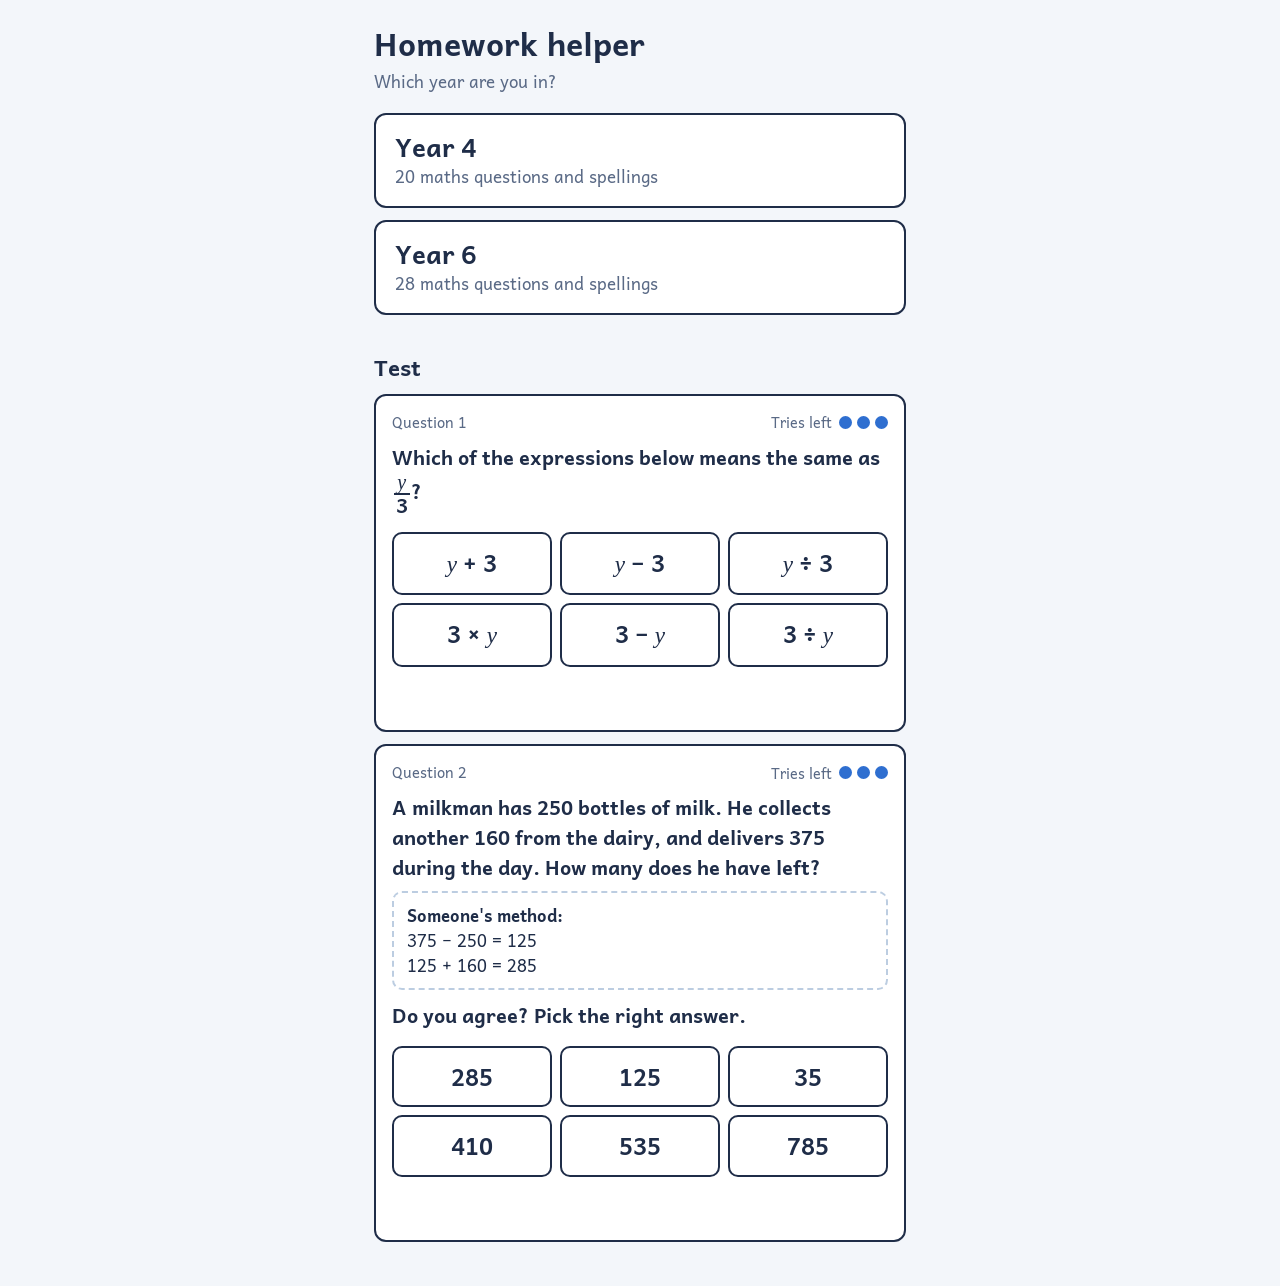
==== commit 9a670598: "Autumn Test 8 for Year 4 and Year 6 Year 4: 20 Autumn Test 8 questions and Stage 4 Test 3 spellings." ====
--- a/index.html
+++ b/index.html
@@ -428,6 +428,7 @@
 @keyframes shrinkX{from{transform:scaleX(2.4)}to{transform:none}}
 .tlabel{font-family:var(--pen);font-size:1.25rem;color:var(--rose)}
 .opts.wide{grid-template-columns:1fr}
+.method{margin:.6rem 0;padding:.6rem .8rem;border:2px dashed var(--line);border-radius:10px;font-weight:400;font-size:1.05rem;line-height:1.5}
 .clues{text-align:left;font-weight:400;font-size:1.05rem;line-height:1.5;margin:.5rem 0 0 1.2rem;padding:0}
 .nchips{display:flex;flex-wrap:wrap;gap:6px;justify-content:center;max-width:20rem}
 .nchips span{min-width:2.4rem;padding:.3rem .2rem;border:2px solid var(--ink);border-radius:8px;text-align:center;font-weight:700;font-size:1.15rem;background:var(--card)}
@@ -457,7 +458,7 @@
     <p class="intro">Which year are you in?</p>
     <div class="yearbtns">
       <button class="yearbtn" data-y="y4"><b>Year 4</b><span>20 maths questions and spellings</span></button>
-      <button class="yearbtn" data-y="y6"><b>Year 6</b><span>27 maths questions and spellings</span></button>
+      <button class="yearbtn" data-y="y6"><b>Year 6</b><span>28 maths questions and spellings</span></button>
     </div>
     <h2 class="sect">Test</h2>
     <div id="tests"></div>
@@ -728,7 +729,7 @@
   </div>`;
 }
 
-/* ---------- the 20 questions (Autumn Test 7) ---------- */
+/* ---------- the 20 questions (Autumn Test 8) ---------- */
 function rowsOf(s,rows,per,kOf,lab){
   let h='<div class="arr">';
   for(let r=0;r<rows;r++){
@@ -741,307 +742,311 @@
   }
   return h+'</div>';
 }
-// a times-table list: rows [label, value], shown at the step kOf(i)
-function tableList(s,rows,kOf){
-  let h='<div class="ctab">';
-  rows.forEach((r,i)=>{
-    const k=kOf(i),first=rows.findIndex((_,j)=>kOf(j)===k);
-    const L=life(s,k,null,(i-first)*0.4+0.2,0,'fade');
-    if(L){const c=`${L.c} ${r[0].indexOf('?')===0?'rose':''}`;h+=`<span class="${c}" ${sty(L)}>${r[0]}</span><span class="${c}" ${sty(L)}>= ${r[1]}</span>`;}
-  });
+// one fraction bar of n pieces: a shaded from step ka; then b more pink from step kb (add) or the last b of a rubbed out at step kb (take)
+function fbarN(s,n,a,ka,b,kb,mode){
+  let h=`<div class="fwrap"><div class="fbar ${s===0?'fade':''}" style="grid-template-columns:repeat(${n},1fr)">`;
+  for(let i=0;i<n;i++){
+    let L=null,x='';
+    if(i<a) L=life(s,ka,mode==='take'&&i>=a-b?kb:null,i*0.15,0.2+(i-(a-b))*0.4);
+    else if(mode==='add'&&i<a+b){L=life(s,kb,null,(i-a)*0.35);x='background:var(--rose)';}
+    h+=`<i>${L?`<b class="${L.c}" ${sty(L,x)}></b>`:''}</i>`;
+  }
+  return h+`</div><div class="fnums" style="grid-template-columns:repeat(${n},1fr)">`+Array.from({length:n},(_,i)=>`<span>${i+1}</span>`).join('')+'</div></div>';
+}
+// counters dealt into equal groups; the first `pick` groups are ringed from step kPick
+function dealGroups(s,n,g,kPile,kDeal,kPick,pick){
+  let h=s<kPile?'':'<div class="pile27">'+Array.from({length:n},(_,i)=>el('span','dot d-one',life(s,kPile,kDeal,i*0.03,0.2+i*0.1))).join('')+'</div>';
+  h+='<div class="groups">';
+  for(let k=0;k<g;k++){
+    h+=`<div class="grp ${s>=kPick&&k<pick?'pick':''} ${s===0?'fade':''}" ${D(k*0.15)}>`;
+    for(let j=0;j<n/g;j++) h+=el('span','dot d-one',life(s,kDeal,null,0.2+(j*g+k)*0.1));
+    h+='</div>';
+  }
   return h+'</div>';
 }
-// one fraction bar cut into n pieces: pieces < a shaded blue (from step ka), the next b shaded pink (from step kb)
-function fbarN(s,n,a,ka,b,kb,fadeAt){
-  let h=`<div class="fbar ${s===fadeAt?'fade':''}" style="grid-template-columns:repeat(${n},1fr)">`;
+// short bus stop with any number of digits (same picture as the 2-digit one)
+function busN(s,o){
+  const n=o.ds.length,hi=o.hl?o.hl(s):-1;
+  let top='',ins='';
   for(let i=0;i<n;i++){
-    const L=i<a?life(s,ka,null,i*0.12):i<a+b?life(s,kb,null,(i-a)*0.35):null;
-    h+=`<i>${L?`<b class="${L.c}" ${sty(L,i>=a?'background:var(--rose)':'')}></b>`:''}</i>`;
-  }
-  return h+'</div>';
+    const tp=o.top[i];let c='';
+    if(tp){
+      if(tp.w!=null&&s>=tp.w) c=`<span class="wr ${s===tp.w?'write':''}" ${s===tp.w?D(.3):''}>${tp.t}</span>`;
+      else if(tp.q!=null&&s>=tp.q) c=QB.t;
+    }
+    top+=`<span class="c">${c}</span>`;
+    const cr=(o.carries||[]).find(x=>x.i===i);
+    const sup=(cr&&s>=cr.k)?`<span class="sup ${s===cr.k?'hop':''}" style="--d:${cr.d??0.8}s;--hx:-2.3rem;--hy:0rem">${cr.t}</span>`:'';
+    ins+=`<span class="c ${i===hi?'on':''}">${sup}${o.ds[i]}</span>`;
+  }
+  return `<div class="bus ${s===o.k0?'fade':''}"><span></span><div class="top">${top}</div><span class="dv">${o.dv}</span><div class="in">${ins}</div></div>`;
 }
 const Q=[
-{q:`${BOX} = 7 × 10`,ans:70,special:{17:"That's 7 + 10. The × sign means lots of: 7 lots of 10.",700:"That's 7 × 100. We only need 7 lots of 10."},
- hint:"Not quite. Count the tens rods in 10s: 10, 20, 30…",
- say:["The box is on the left, and that's fine! The = sign means <b>is the same as</b>. So we just work out 7 × 10.",
-      "7 × 10 means <b>7 lots of 10</b>. Each rod is worth 10. Here are 7 rods.",
-      "7 lots of 10 is 7 tens.",
-      "Your turn! Count the rods in 10s. How much are 7 tens worth?"],
- draw(s){
-  let h=pen(`${BOX} is the same as 7 × 10`);
-  if(s>=1){h+='<div class="row pile">';for(let i=0;i<7;i++)h+=el('span','rod',life(s,1,null,i*0.2));h+='</div>';}
-  if(s>=2) h+=pen('7 lots of 10 = 7 tens','',s===2?'write':'',0.3);
-  if(s>=3) h+=pen('7 tens = ?','rose','fade');
+{q:`19 − 8 = ${BOX}`,ans:11,special:{27:"That's adding. This one is a take away."},
+ hint:"Not quite. Take 8 ones away from 9 ones. The ten stays.",
+ say:["Make 19 in a place value chart: 1 ten and 9 ones.",
+      "8 is 8 ones. Take 8 of the ones away.",
+      "The ten doesn't change. Your turn! How many ones are left? What's the whole number?"],
+ draw(s){
+  return pvChart(s,0,{h:0,t:1,o:9},{col:'o',n:8,step:1},s>=2?{h:'',t:dg('1',s===2),o:dg(MQ,s===2,.2)}:null)
+   +pen(['19 = 1 ten and 9 ones','take away 8 ones','1 ten and ? ones'][s],s>=1?'rose':'','write',s===1?1:.3);
+ }},
+
+{q:`7 + 9 + 2 = ${BOX}`,ans:18,
+ hint:"Not quite. 7 + 2 = 9. Now double 9.",
+ say:["Three numbers to add. We can add them in <b>any order</b>, so look for an easy pair.",
+      "7 + 2 = 9. Now we have 9 + 9!",
+      "9 + 9 is double 9. Here are two ten frames with 9 in each.",
+      "Your turn! What is double 9? Tip: each frame is 1 short of 10, so it's 1 less than 10 + 10, then 1 less again."],
+ draw(s){
+  if(s===0) return '<div class="row"><span class="nc">7</span><span class="op">+</span><span class="nc">9</span><span class="op">+</span><span class="nc">2</span></div>'+pen('any order!','rose','write',.4);
+  if(s===1) return '<div class="row"><span class="nc hl">7</span><span class="op">+</span><span class="nc hl">2</span><span class="op">=</span><span class="nc pop" style="--d:.5s">9</span></div>'+pen('9 + 9','rose','write',1);
+  return `<div class="frames"><div class="fbox">${tf(9,'',s===2,i=>0.2+i*0.1)}</div><div class="fbox">${tf(9,'d-rose',s===2,i=>1.2+i*0.1)}</div></div>`+pen(s===2?'double 9':'9 + 9 = ?','rose','write',.4);
+ }},
+
+{q:`382 + 3 = ${BOX}`,ans:385,special:{682:"Careful! 3 is 3 ones, not 3 hundreds.",412:"Careful! 3 is 3 ones, not 3 tens."},
+ hint:"Not quite. Add 3 ones to the 2 ones. The hundreds and tens stay the same.",
+ say:["Make 382 in a place value chart: 3 hundreds, 8 tens and 2 ones.",
+      "3 is <b>3 ones</b>. Add 3 more ones to the chart.",
+      "Only the ones change. The hundreds and the tens stay the same.",
+      "Your turn! How many ones are there now? What's the whole number?"],
+ draw(s){
+  let h=pvChart(s,0,{h:3,t:8,o:5},null,s>=2?{h:dg('3',s===2),t:dg('8',s===2,.2),o:dg(MQ,s===2,.4)}:null,{col:'o',n:3,step:1});
+  return h+pen(['382 = 3 hundreds, 8 tens, 2 ones','add 3 ones','the hundreds and tens stay the same','3 hundreds, 8 tens, ? ones'][s],s>=1?'rose':'','write',s===1?1:.3);
+ }},
+
+{q:`${BOX} = 9 × 7`,ans:63,special:{16:"That's 9 + 7. The × sign means lots of: 9 lots of 7.",70:"So close! That's 10 × 7. 9 × 7 is one 7 less."},
+ hint:"Not quite. 10 × 7 = 70. Take away one 7.",
+ say:["The box is on the left, and that's fine: = means <b>is the same as</b>. 9 × 7 means <b>9 lots of 7</b>. Here's a trick for × 9: do × 10, then take one lot away.",
+      "10 lots of 7: 7 rows with 10 dots in each row. That's 10 × 7 = 70.",
+      "But we only want 9 lots of 7, so take away one column of 7 dots.",
+      "Your turn! What is 70 − 7?"],
+ draw(s){
+  if(s===0) return pen(`${BOX} = 9 × 7`)+pen('× 9 trick: × 10, then take one lot away','rose','write',.4);
+  let h='<div class="arr">';
+  for(let r=0;r<7;r++){
+    h+='<div class="arrrow">';
+    for(let c=0;c<10;c++){const L=life(s,1,c===9?2:null,r*0.12+c*0.02,r*0.1,'pop','vanish');h+=L?`<span class="dot ${c===9?'d-rose':''} ${L.c}" ${sty(L)}></span>`:'<span class="dot d-ghost"></span>';}
+    h+='</div>';
+  }
+  h+='</div>';
+  return h+pen(['','10 × 7 = 70','take away 7','70 − 7 = ?'][s],'rose','write',s===1?1.1:.5);
+ }},
+
+{q:`316 + 50 = ${BOX}`,ans:366,special:{321:"Careful! 50 is 5 tens, not 5 ones.",816:"Careful! 50 is 5 tens, not 5 hundreds."},
+ hint:"Not quite. 50 is 5 tens. Add them to the 1 ten. The hundreds and ones stay the same.",
+ say:["Make 316 in a place value chart: 3 hundreds, 1 ten and 6 ones.",
+      "50 is the same as <b>5 tens</b>. Add 5 more tens to the chart.",
+      "Only the tens change. The hundreds and the ones stay the same.",
+      "Your turn! How many tens are there now? What's the whole number?"],
+ draw(s){
+  let h=pvChart(s,0,{h:3,t:6,o:6},null,s>=2?{h:dg('3',s===2),t:dg(MQ,s===2,.2),o:dg('6',s===2,.4)}:null,{col:'t',n:5,step:1});
+  return h+pen(['316 = 3 hundreds, 1 ten, 6 ones','add 5 tens','the hundreds and ones stay the same','3 hundreds, ? tens, 6 ones'][s],s>=1?'rose':'','write',s===1?1:.3);
+ }},
+
+{q:`86 + 44 = ${BOX}`,ans:130,special:{120:"So close! In the tens, did you add the 1 you carried?",1210:"Careful! When the ones make 10, write the 0 and carry the 1 ten."},
+ hint:"Not quite. Check the tens: 8 + 4 + the 1 you carried. Remember, 10 tens make 1 hundred!",
+ say:["Column addition! Line the numbers up: tens under tens, ones under ones.",
+      "Always start with the ones: 6 + 4 = 10.",
+      "10 is 1 ten and 0 ones. Write the 0 in the ones column and carry the 1 over to the tens.",
+      "Now the tens: 8 + 4, plus the 1 you carried.",
+      "Your turn! Add up the tens. If you get 10 or more, the extra hundred goes in the hundreds column. What's the whole answer?"],
+ draw(s){
+  const o=s===1||s===2,t=s>=3;
+  let h=colm(4,[CR('','',carry(s,2,'1',0.7,'2.5rem','8.1rem',t),''),R('','',hc('8',t),hc('6',o)),R('+','',hc('4',t),hc('4',o)),'-',R('',QB,QB,wd(s,2,'0',0.1))]);
+  const notes=['','6 + 4 = 10','write 0, carry 1','8 + 4 + 1 = ?','8 + 4 + 1 = ?'];
+  if(notes[s]) h+=pen(notes[s],'rose',s<4?'write':'',0.2);
   return h;
  }},
 
-{q:`4 × 11 = ${BOX}`,ans:44,special:{15:"That's 4 + 11. The × sign means lots of: 4 lots of 11."},
- hint:"Not quite. 4 × 10 = 40, and 4 × 1 = 4. Add them together.",
- say:["4 × 11 means <b>4 rows of 11</b>. Here's a trick: 11 is 10 and 1 more.",
-      "The blue dots are 4 rows of 10. That's 4 × 10 = 40.",
-      "The pink dots are 4 rows of 1 more. That's 4 × 1 = 4.",
-      "Your turn! Add the blue dots and the pink dots: 40 + 4."],
- draw(s){
-  let h='<div class="arr">';
-  for(let r=0;r<4;r++){
-    h+='<div class="arrrow">';
-    for(let c=0;c<11;c++){const L=life(s,c<10?1:2,null,c<10?r*0.15+c*0.02:r*0.2);h+=L?`<span class="dot ${c===10?'d-rose':''} ${L.c}" ${sty(L)}></span>`:'<span class="dot d-ghost"></span>';}
+{q:`${BOX} = 39 ÷ 3`,ans:13,special:{36:"That's 39 − 3. ÷ 3 means share into 3 equal groups.",117:"That's 39 × 3. ÷ 3 means share into 3 equal groups."},
+ hint:"Not quite. Look inside one group. How many tens and how many ones are there?",
+ say:["The box is on the left, and that's fine! 39 ÷ 3 means <b>share 39 into 3 equal groups</b>.",
+      "Here's 39 made from blocks: 3 tens and 9 ones.",
+      "Share the tens: one ten goes into each group.",
+      "Now share the ones: 9 ones shared into 3 groups is 3 ones each.",
+      "Your turn! What is one group worth? That's the missing number."],
+ draw(s){
+  let h='<div class="row pile">';
+  if(s===0) h+=pen('39 shared into 3 groups');
+  for(let i=0;i<3;i++) h+=el('span','rod',life(s,1,2,i*0.15,0.3+i*0.5));
+  if(s>=1) h+='<span class="gap"></span>';
+  for(let i=0;i<9;i++) h+=el('span','cube',life(s,1,3,0.5+i*0.08,0.3+i*0.25));
+  h+='</div>';
+  if(s>=1) h+=pen('3 tens and 9 ones','',s===1?'write':'',0.9);
+  h+='<div class="groups">';
+  for(let g=0;g<3;g++){
+    h+=`<div class="grp ${s===0?'fade':''}" ${D(g*0.15)}>`;
+    h+=el('span','rod',life(s,2,null,0.3+g*0.5));
+    for(let j=0;j<3;j++) h+=el('span','cube',life(s,3,null,0.3+(j*3+g)*0.25));
     h+='</div>';
   }
   h+='</div>';
-  if(s>=1) h+=pen('blue: 4 × 10 = 40','',s===1?'write':'',1);
-  if(s>=2) h+=pen('pink: 4 × 1 = 4','rose',s===2?'write':'',1);
-  if(s>=3) h+=pen('40 + 4 = ?','rose','fade');
+  if(s>=4) h+=pen('one group = ?','rose','fade');
   return h;
  }},
 
-{q:`211 + 300 = ${BOX}`,ans:511,special:{214:"Careful! 300 is 3 hundreds, not 3 ones.",241:"Careful! 300 is 3 hundreds, not 3 tens."},
- hint:"Not quite. 300 is 3 hundreds. Add them to the 2 hundreds. The tens and ones stay the same.",
- say:["Make 211 in a place value chart: 2 hundreds, 1 ten and 1 one.",
-      "300 is the same as <b>3 hundreds</b>. Add 3 more hundreds to the chart.",
-      "Only the hundreds change. The tens and the ones stay the same.",
-      "Your turn! How many hundreds are there now? What's the whole number?"],
- draw(s){
-  let h=pvChart(s,0,{h:5,t:1,o:1},null,s>=2?{h:dg(MQ,s===2),t:dg('1',s===2,.2),o:dg('1',s===2,.4)}:null,{col:'h',n:3,step:1});
-  const notes=['211 = 2 hundreds, 1 ten, 1 one','add 3 hundreds','the tens and ones stay the same','? hundreds, 1 ten, 1 one'];
-  return h+pen(notes[s],s>=1?'rose':'','write',s===1?1:0.3);
- }},
-
-{q:`4 × 0 = ${BOX}`,ans:0,special:{4:"4 × 1 is 4. But here it's 4 lots of 0.",40:"That's 4 × 10. Here it's 4 lots of 0."},
- hint:"Not quite. Look at the plates again. How many cookies can you see?",
- say:["4 × 0 means <b>4 lots of 0</b>. Let's imagine some plates of cookies.",
-      "Here are 4 plates.",
-      "Now put 0 cookies on each plate. That's no cookies at all!",
-      "Your turn! How many cookies are there altogether?"],
- draw(s){
-  if(s===0) return pen('4 lots of 0','','write',0.2);
-  let h='<div class="plates">';
-  for(let i=0;i<4;i++) h+=`<span class="plate ${s===1?'pop':''}" ${D(i*0.15)}>${s>=2?`<span class="${s===2?'pop':''}" ${D(0.3+i*0.3)}>0</span>`:''}</span>`;
-  h+='</div>';
-  return h+pen(['','4 plates','0 cookies on each plate','4 lots of 0 = ?'][s],s===3?'rose':'','write',s===2?1.6:0.4);
- }},
-
-{q:`66 ÷ 11 = ${BOX}`,ans:6,special:{55:"That's 66 − 11. ÷ means how many 11s fit into 66."},
- hint:"Not quite. Count up in 11s until you reach 66. How many 11s did you count?",
- say:["66 ÷ 11 asks: <b>how many 11s fit into 66?</b> Let's count up in 11s.",
-      "The 11 times table has a pattern: both digits are the same! 1 × 11 = 11, 2 × 11 = 22, 3 × 11 = 33.",
-      "Keep going: 44, 55…",
-      "The next one is 66! Your turn! How many 11s make 66?"],
- draw(s){
-  if(s===0) return pen('How many 11s fit into 66?','','write',0.2);
-  return tableList(s,[['1 × 11','11'],['2 × 11','22'],['3 × 11','33'],['4 × 11','44'],['5 × 11','55'],['? × 11','66']],i=>i<3?1:i<5?2:3);
- }},
-
-{q:`${fr(9,8)} + ${fr(1,8)} = ${BOX}`,ans:[10,8],frac:true,
- hint:"Not quite. Count all the shaded eighths in both bars. The bottom number stays 8.",
- say:["The bottom number is 8, so each bar is cut into <b>8 equal pieces</b>. Each piece is one eighth.",
-      "Nine eighths is more than one whole! 8 eighths fill a whole bar, and there's 1 more eighth in the next bar.",
-      "Add one eighth: shade 1 more piece pink.",
-      "The pieces are still eighths, so the bottom number stays 8. Don't add the bottom numbers! Your turn! How many eighths are shaded altogether?"],
- draw(s){
-  let h=`<div class="fwrap">${fbarN(s,8,8,1,0,9,0)}<div style="height:8px"></div>${fbarN(s,8,1,1,1,2,0)}</div>`;
-  const labs=['8 equal pieces in each bar',`${fr(9,8)}: 1 whole and ${fr(1,8)}`,`${fr(9,8)} + ${fr(1,8)}`,`${fr('?',8)} altogether`];
-  return h+pen(labs[s],s===3?'rose':'','write',0.2);
- }},
-
-{q:`6 ÷ 1 = ${BOX}`,ans:6,special:{1:"That would be 6 ÷ 6. Sharing into 1 group means everything goes into that one group.",5:"That's 6 − 1. ÷ 1 means share into 1 group.",7:"That's 6 + 1. ÷ 1 means share into 1 group."},
- hint:"Not quite. If you share 6 counters into just 1 group, how many are in that group?",
- say:["6 ÷ 1 means <b>share 6 into 1 group</b>. Let's try it with 9 counters first.",
-      "Here are 9 counters, and just 1 group to share them into.",
-      "Share them out: every counter goes into the same group! So 9 ÷ 1 = 9.",
-      "Your turn! If you share 6 counters into 1 group, how many are in the group?"],
- draw(s){
-  if(s===0) return pen('9 ÷ 1: share 9 into 1 group','','write',0.2);
-  let h='<div class="row pile" style="min-height:1.6rem">'+Array.from({length:9},(_,i)=>el('span','dot d-one',life(s,1,2,i*0.08,0.2+i*0.3))).join('')+'</div>';
-  h+=`<div class="groups"><div class="grp big">${Array.from({length:9},(_,i)=>el('span','dot d-one',life(s,2,null,0.2+i*0.3))).join('')}</div></div>`;
-  if(s===2) h+=pen('9 ÷ 1 = 9','rose','write',2.9);
-  if(s>=3) h+=pen('6 ÷ 1 = ?','rose','fade');
-  return h;
- }},
-
-{q:`765 − ${BOX} = 20`,ans:745,special:{785:"That's 765 + 20. The box is a part, not the whole, so take away instead."},
- hint:"Not quite. Work out 765 − 20: take 2 tens away. The hundreds and ones stay the same.",
- say:["Start with 765, take something away, and 20 is left. Let's draw it as a bar.",
-      "The whole bar is 765. It's made of two parts: the mystery number and 20.",
-      "To find a missing part, take the part you know away from the whole: 765 − 20.",
-      "Make 765 in a place value chart. 20 is the same as 2 tens, so take 2 of the tens away.",
-      "The hundreds and the ones don't change. Your turn! What's left? That's the missing number."],
- draw(s){
-  let h=bar(s,0,'765',[{t:MQ,f:85},{t:'20',f:15}],1);
-  if(s>=2) h+=pen('765 − 20','',s===2?'write':'',0.2);
-  if(s>=3) h+=pvChart(s,3,{h:7,t:6,o:5},{col:'t',n:2,step:3},s>=4?{h:dg('7',s===4),t:dg(MQ,s===4,.2),o:dg('5',s===4,.4)}:null);
-  return h;
- }},
-
-{q:`63 ÷ ${BOX} = 9`,ans:7,special:{567:"That's 63 × 9. Count how many 9s make 63.",54:"That's 63 − 9. Count how many 9s make 63."},
- hint:"Not quite. Count up in 9s until you reach 63. How many 9s did you count?",
- say:["63 ÷ something = 9. That means 63 shared into groups of <b>9</b>. How many groups of 9 fit into 63?",
-      "Count up in 9s: 1 × 9 = 9, 2 × 9 = 18, 3 × 9 = 27.",
-      "Keep going: 36, 45, 54…",
-      "The next one is 63! Your turn! How many 9s make 63? That's the missing number."],
- draw(s){
-  if(s===0) return pen(`63 ÷ ${BOX} = 9`)+pen('how many 9s fit into 63?','rose','write',0.4);
-  return tableList(s,[['1 × 9','9'],['2 × 9','18'],['3 × 9','27'],['4 × 9','36'],['5 × 9','45'],['6 × 9','54'],['? × 9','63']],i=>i<3?1:i<6?2:3);
- }},
-
-{q:`63 − 59 = ${BOX}`,ans:4,special:{16:"Careful! In the ones, you can't do 9 − 3 instead of 3 − 9. Exchange a ten for 10 ones.",122:"That's adding. This one is a take away."},
- hint:"Not quite. After the exchange, the ones are 13 − 9 and the tens are 5 − 5.",
+{q:`${fr(2,6)} + ${fr(3,6)} = ${BOX}`,ans:[5,6],frac:true,
+ hint:"Not quite. Count all the shaded pieces. The bottom number stays 6.",
+ say:["The bottom number is 6. It tells us the whole bar is cut into <b>6 equal pieces</b>. Each piece is one sixth.",
+      "Two sixths: shade 2 of the pieces blue.",
+      "Add three sixths: shade 3 more pieces pink.",
+      "The pieces are still sixths, so the bottom number stays 6. Don't add the bottom numbers! Your turn! How many sixths are shaded altogether?"],
+ draw(s){
+  return fbarN(s,6,2,1,3,2,'add')+pen(['6 equal pieces',`${fr(2,6)} shaded`,`${fr(2,6)} + ${fr(3,6)}`,`${fr('?',6)} altogether`][s],s===3?'rose':'','write',0.2);
+ }},
+
+{q:`97 − 29 = ${BOX}`,ans:68,special:{72:"Careful! In the ones, you can't do 9 − 7 instead of 7 − 9. Exchange a ten for 10 ones.",126:"That's adding. This one is a take away.",78:"So close! After the exchange, the tens are 8 − 2, not 9 − 2."},
+ hint:"Not quite. After the exchange, the ones are 17 − 9 and the tens are 8 − 2.",
  say:["Column subtraction! Line up the numbers: tens under tens, ones under ones. Always start with the ones.",
-      "Ones: 3 − 9. Uh oh! We can't take 9 away from 3. We need to <b>exchange</b>.",
-      "Exchange 1 ten for 10 ones. The 6 tens become 5 tens, and the 3 ones become 13 ones.",
-      "Your turn! Work out 13 − 9 for the ones, then 5 − 5 for the tens. (If there are no tens left, you don't need to write a 0 at the front.)"],
+      "Ones: 7 − 9. Uh oh! We can't take 9 away from 7. We need to <b>exchange</b>.",
+      "Exchange 1 ten for 10 ones. The 9 tens become 8 tens, and the 7 ones become 17 ones.",
+      "Your turn! Work out 17 − 9 for the ones, then 8 − 2 for the tens. What's the whole answer?"],
  draw(s){
   const ex=s>=2,a=s===2;
-  const six={t:'6',c:ex?('strike '+(a?'anim':'')):''};
-  const five=ex?{t:`<span class="${a?'write':''}" ${a?D(0.5):''}>5</span>`}:'';
-  const three={t:(ex?`<span class="sup ${a?'hop':''}" style="--d:1.1s;--hx:-2.5rem;--hy:0rem">1</span>`:'')+'3',c:(s===1||s===2)?'on':''};
-  let h=colm(3,[CR('',five,''),R('',six,three),R('−','5',hc('9',s===1)),'-',R('',QB,QB)]);
-  const notes=['','3 − 9? Not enough ones!','1 ten → 10 ones','13 − 9 = ?   5 − 5 = ?'];
+  const nine={t:'9',c:ex?('strike '+(a?'anim':'')):''};
+  const eight=ex?{t:`<span class="${a?'write':''}" ${a?D(0.5):''}>8</span>`}:'';
+  const seven={t:(ex?`<span class="sup ${a?'hop':''}" style="--d:1.1s;--hx:-2.5rem;--hy:0rem">1</span>`:'')+'7',c:(s===1||s===2)?'on':''};
+  let h=colm(3,[CR('',eight,''),R('',nine,seven),R('−','2',hc('9',s===1)),'-',R('',QB,QB)]);
+  const notes=['','7 − 9? Not enough ones!','1 ten → 10 ones','17 − 9 = ?   8 − 2 = ?'];
   if(notes[s]) h+=pen(notes[s],'rose',s<3?'write':'',a?1.5:0.2);
   return h;
  }},
 
-{q:`${BOX} = 4 × 6`,ans:24,special:{10:"That's 4 + 6. The × sign means lots of: 4 lots of 6."},
- hint:"Not quite. Count on 6 more from 18.",
- say:["The box is on the left, and that's fine: = means <b>is the same as</b>. 4 × 6 means <b>4 rows of 6</b>.",
-      "Row 1: 6 dots.",
-      "Row 2: count on 6 more. That's 12.",
-      "Row 3: count on 6 more. That's 18.",
-      "Row 4: count on 6 more from 18. Your turn! How many dots are there altogether?"],
- draw(s){
-  return rowsOf(s,4,6,r=>r+1,r=>r<3?(r+1)*6:'?')+(s===0?pen('4 rows of 6','','write',0.2):'');
- }},
-
-{q:`${fr(2,9)} of 36 = ${BOX}`,ans:8,special:{4:"That's one ninth. Two ninths is 2 of the groups."},
- hint:"Not quite. One ninth of 36 is 4. Count the counters in 2 of the groups.",
- say:["To find <b>two ninths</b>: first split into 9 equal groups to find one ninth. Then take <b>2</b> of the groups.",
-      "Here are 36 counters.",
-      "Deal them out one at a time into 9 groups, just like dealing cards. Each group is one ninth.",
-      "We want two ninths, so take 2 of the groups. Your turn! How many counters are in 2 groups altogether?"],
- draw(s){
-  let h=s===0?pen('36 shared into 9 equal groups','','write',0.2)
-    :'<div class="pile27">'+Array.from({length:36},(_,i)=>el('span','dot d-one',life(s,1,2,i*0.02,0.2+i*0.06))).join('')+'</div>';
-  h+='<div class="groups" style="gap:.4rem">';
-  for(let g=0;g<9;g++){
-    h+=`<div class="grp ${s>=3&&g<2?'pick':''} ${s===0?'fade':''}" style="width:3.5rem;height:3.5rem;padding:8px;--d:${g*0.08}s">`;
-    for(let j=0;j<4;j++) h+=el('span','dot d-one',life(s,2,null,0.2+(j*9+g)*0.06));
-    h+='</div>';
-  }
+{q:`${fr(1,3)} of 15 = ${BOX}`,ans:5,special:{45:"That's 15 × 3. One third means share into 3 equal groups.",12:"That's 15 − 3. One third means share into 3 equal groups."},
+ hint:"Not quite. Count the counters in just one group.",
+ say:["To find <b>one third</b>, split into 3 equal groups and look at just one group. It's the same as 15 ÷ 3.",
+      "Here are 15 counters.",
+      "Deal them out one at a time into 3 groups, just like dealing cards.",
+      "One group is one third. Your turn! How many counters are in one group?"],
+ draw(s){
+  return (s===0?pen('15 shared into 3 equal groups','','write',0.2):'')+dealGroups(s,15,3,1,2,3,1)+(s>=3?pen(`${fr(1,3)} of 15 = ?`,'rose','fade'):'');
+ }},
+
+{q:`8 × 6 × 4 = ${BOX}`,ans:192,special:{18:"That's 8 + 6 + 4. These are all ×, so multiply.",96:"Nearly! That's 48 × 2. × 4 is double, then double again."},
+ hint:"Not quite. 8 × 6 = 48. Double it to get 96, then double 96.",
+ say:["Three numbers to multiply. Start with a times table fact you know: 8 × 6 = 48.",
+      "Now it's 48 × 4. Here's a trick: <b>× 4 is double, then double again</b>.",
+      "Double 48: 40 + 40 = 80 and 8 + 8 = 16. 80 + 16 = 96.",
+      "Your turn! Now double 96. Tip: double 90 and double 6, then add them."],
+ draw(s){
+  if(s===0) return '<div class="row"><span class="nc expr hl">8 × 6</span><span class="op">×</span><span class="nc">4</span></div>'+pen('8 × 6 = 48','rose','write',.5);
+  if(s===1) return '<div class="row"><span class="nc wide">48</span><span class="op">×</span><span class="nc">4</span></div>'+pen('× 4 = double, then double again','rose','write',.4);
+  if(s===2) return pen('48 × 4')+pen('double 48 = 96','rose','write',.3);
+  return pen('double 48 = 96')+pen('double 96 = ?','rose','fade');
+ }},
+
+{q:`${fr(7,9)} − ${fr(3,9)} = ${BOX}`,ans:[4,9],frac:true,
+ hint:"Not quite. Count the shaded pieces that are left. The bottom number stays 9.",
+ say:["The bottom number is 9. It tells us the whole bar is cut into <b>9 equal pieces</b>. Each piece is one ninth.",
+      "Seven ninths means 7 of those pieces are shaded.",
+      "Take away three ninths: rub out 3 of the shaded pieces.",
+      "The pieces are still ninths, so the bottom number stays 9. Your turn! How many ninths are left?"],
+ draw(s){
+  return fbarN(s,9,7,1,3,2,'take')+pen(['9 equal pieces',`${fr(7,9)} shaded`,`${fr(7,9)} − ${fr(3,9)}`,`${fr('?',9)} left`][s],s===3?'rose':'','write',0.2);
+ }},
+
+{q:`3 × 9 = ${BOX}`,ans:27,special:{12:"That's 3 + 9. The × sign means lots of: 3 lots of 9.",30:"So close! That's 3 × 10. 3 × 9 is 3 less."},
+ hint:"Not quite. Count on 9 more from 18.",
+ say:["3 × 9 means <b>3 rows of 9</b>.",
+      "Row 1: 9 dots.",
+      "Row 2: count on 9 more. That's 18.",
+      "Row 3: count on 9 more from 18. Your turn! How many dots are there altogether? (Trick: 3 × 10 = 30, then take 3 away.)"],
+ draw(s){
+  return rowsOf(s,3,9,r=>r+1,r=>r<2?(r+1)*9:'?')+(s===0?pen('3 rows of 9','','write',0.2):'');
+ }},
+
+{q:`36 + ${BOX} = 99`,ans:63,special:{135:"That's 36 + 99. The box is a part, not the whole, so take away instead.",73:"Careful! Work out 99 − 36: the tens are 9 − 3."},
+ hint:"Not quite. Work out 99 − 36: 9 − 6 in the ones and 9 − 3 in the tens.",
+ say:["36 add something makes 99. Let's draw it as a bar.",
+      "The whole bar is 99. It's made of two parts: 36 and the mystery number.",
+      "To find a missing part, take the part you know away from the whole: 99 − 36.",
+      "Column subtraction. Ones: 9 − 6 = 3.",
+      "Your turn! Tens: 9 − 3. What's the missing number?"],
+ draw(s){
+  if(s<3){
+    let h=bar(s,0,'99',[{t:'36',f:36},{t:MQ,f:63}],1);
+    if(s===2) h+=pen('99 − 36','rose','write',.2);
+    return h;
+  }
+  return colm(3,[R('',hc('9',s===4),hc('9',s===3)),R('−',hc('3',s===4),hc('6',s===3)),'-',R('',QB,wd(s,3,'3',.2))])+pen(s===3?'9 − 6 = 3':'9 − 3 = ?','rose','write',.3);
+ }},
+
+{q:`124 ÷ 4 = ${BOX}`,ans:31,special:{120:"That's 124 − 4. ÷ means how many 4s fit into 124."},
+ hint:"Not quite. 12 ÷ 4 = 3, then 4 ÷ 4.",
+ say:["Bus stop method! The 4 waits outside the bus stop and 124 goes inside. Work from left to right.",
+      "How many 4s go into 1? None! So carry the 1 over to the next digit to make 12.",
+      "How many 4s go into 12? 3, with nothing left over. Write the 3 on top.",
+      "Your turn! How many 4s go into 4? Write it on top. What's the whole answer?"],
+ draw(s){
+  let h=busN(s,{dv:'4',ds:['1','2','4'],k0:0,top:[null,{w:2,t:'3'},{q:3}],carries:[{i:1,t:'1',k:1}],hl:s=>[-1,0,1,2][s]});
+  const notes=['',"4 into 1? Doesn't go. Carry 1.",'12 ÷ 4 = 3','4 ÷ 4 = ?'];
+  if(notes[s]) h+=pen(notes[s],'rose','write',0.6);
+  return h;
+ }},
+
+{q:`91 − ${BOX} = 34`,ans:57,special:{125:"That's 91 + 34. The box is a part, not the whole, so take away instead.",63:"Careful! In the ones, you can't do 4 − 1 instead of 1 − 4. Exchange a ten for 10 ones."},
+ hint:"Not quite. Work out 91 − 34. After the exchange, the ones are 11 − 4 and the tens are 8 − 3.",
+ say:["Start with 91, take something away, and 34 is left. The whole bar is 91, made of the mystery number and 34.",
+      "To find a missing part, take the part you know away from the whole: 91 − 34.",
+      "Ones: 1 − 4? Not enough ones! Exchange 1 ten for 10 ones. The 9 tens become 8, and the ones become 11.",
+      "Your turn! Work out 11 − 4 for the ones, then 8 − 3 for the tens. Check: your answer + 34 should make 91."],
+ draw(s){
+  if(s<2) return bar(s,0,'91',[{t:MQ,f:60},{t:'34 left',f:40}],0)+(s===1?pen('91 − 34','rose','write',.2):'');
+  const a=s===2;
+  let h=colm(3,[CR('',{t:`<span class="${a?'write':''}" ${a?D(0.5):''}>8</span>`},''),R('',{t:'9',c:'strike '+(a?'anim':'')},{t:`<span class="sup ${a?'hop':''}" style="--d:1.1s;--hx:-2.5rem;--hy:0rem">1</span>1`,c:'on'}),R('−','3',hc('4',true)),'-',R('',QB,QB)]);
+  return h+pen(a?'1 − 4? 1 ten → 10 ones':'11 − 4 = ?   8 − 3 = ?','rose','write',a?1.5:.2);
+ }},
+
+{q:`${BOX} = 50 × 7`,ans:350,special:{57:"That's 50 + 7. The × sign means lots of: 7 lots of 50.",35:"So close! That's 5 × 7. 50 is 5 tens, so the answer is 35 tens.",3500:"That's too big. 50 is 5 tens, so the answer is 35 tens."},
+ hint:"Not quite. 5 × 7 = 35, so 50 × 7 is 35 tens.",
+ say:["The box is on the left, and that's fine! 50 is the same as <b>5 tens</b>. So 50 × 7 is 7 lots of 5 tens.",
+      "Here are 7 groups, each with 5 tens rods.",
+      "Count the tens: 5 × 7 = 35. So there are 35 tens altogether.",
+      "Your turn! How much are 35 tens worth? (Remember: 10 tens make 100.)"],
+ draw(s){
+  if(s===0) return pen(`${BOX} = 50 × 7`)+pen('50 = 5 tens','rose','write',.4);
+  let h='<div class="groups" style="gap:.4rem">';
+  for(let g=0;g<7;g++){h+=`<div class="grp" style="width:4.6rem;height:4.6rem;padding:8px;gap:2px">`;for(let j=0;j<5;j++)h+=el('span','rod',life(s,1,null,g*0.2+j*0.03),'','height:2.6rem;width:.55rem');h+='</div>';}
   h+='</div>';
-  if(s>=3) h+=pen(`${fr(2,9)} of 36 = 2 groups = ?`,'rose','fade');
-  return h;
- }},
-
-{q:`32 = 32 × ${BOX}`,ans:1,special:{0:"32 × 0 is 0, not 32.",32:"32 × 32 is much bigger than 32!",64:"That's 32 + 32. We need 32 lots of something to make 32."},
- hint:"Not quite. How many cookies must go on each plate so there are 32 altogether?",
- say:["32 lots of a mystery number make <b>32</b>. Let's picture 32 plates.",
-      "What if we put 2 cookies on each plate?",
-      "That makes 64 cookies. Too many! We need exactly 32 altogether.",
-      "Your turn! How many cookies must go on each plate to make 32 altogether?"],
- draw(s){
-  let h='<div class="plates small">';
-  for(let i=0;i<32;i++){
-    const L=life(s,1,3,0.1+i*0.04,i*0.02,'pop','vanish');
-    h+=`<span class="plate ${s===0?'pop':''}" ${D(i*0.02)}>${L?`<span class="cookie ${L.c}" ${sty(L)}></span><span class="cookie ${L.c}" ${sty(L)}></span>`:''}</span>`;
-  }
-  h+='</div>';
-  return h+pen(['32 plates','2 on each plate','32 lots of 2 = 64: too many','32 lots of ? = 32'][s],s>=2?'rose':'','write',s===1?1.5:0.3);
- }},
-
-{q:`4 × 2 × 4 = ${BOX}`,ans:32,special:{10:"That's 4 + 2 + 4. These are all ×, so multiply."},
- hint:"Not quite. 4 × 2 = 8. Then count on in 8s: 8, 16, 24…",
- say:["Three numbers to multiply. We can multiply them in <b>any order</b>, so let's start with an easy pair.",
-      "4 × 2 is easy: double 4 is 8.",
-      "Now it's 8 × 4. That's 4 rows of 8: count on in 8s. 8, 16, 24…",
-      "Your turn! Count on 8 more from 24. What is 8 × 4?"],
- draw(s){
-  if(s===0) return '<div class="row"><span class="nc">4</span><span class="op">×</span><span class="nc">2</span><span class="op">×</span><span class="nc">4</span></div>'+pen('any order!','rose','write',0.4);
-  if(s===1) return '<div class="row"><span class="nc expr hl">4 × 2</span><span class="op">×</span><span class="nc">4</span></div>'+pen('double 4 = 8','rose','write',0.5);
-  return '<div class="row"><span class="nc">8</span><span class="op">×</span><span class="nc">4</span></div>'+rowsOf(s,4,8,r=>r<3?2:3,r=>r<3?(r+1)*8:'?')+(s===3?pen('24 + 8 = ?','rose','fade'):'');
- }},
-
-{q:`84 ÷ 3 = ${BOX}`,ans:28,special:{81:"That's 84 − 3. ÷ means how many 3s fit into 84."},
- hint:"Not quite. How many 3s are in 24? Count in 3s: 3, 6, 9…",
- say:["Bus stop method! The 3 waits outside the bus stop and 84 goes inside. Work from left to right.",
-      "How many 3s go into 8? Two 3s fit (that's 6), with 2 left over. Write the 2 on top of the 8.",
-      "Carry the 2 that's left over to the next digit. Now the 4 becomes 24.",
-      "Your turn! How many 3s go into 24? Write it on top. What's the whole answer?"],
- draw(s){
-  let h=busStop(s,{dv:'3',a:'8',b:'4',k0:0,kw:1,kc:2,kfin:3,first:'2',carry:'2'});
-  const notes=['','two 3s in 8, 2 left over','2 and 4 make 24','24 ÷ 3 = ?'];
-  if(notes[s]) h+=pen(notes[s],'rose',s<3?'write':'',0.6);
-  return h;
- }},
-
-{q:`19 × 5 = ${BOX}`,ans:95,special:{24:"That's 19 + 5. The × sign means lots of: 19 lots of 5.",55:"So close! In the tens, did you add the 4 you carried?"},
- hint:"Not quite. In the tens, work out 1 × 5 and add the 4 you carried.",
- say:["Short multiplication! Multiply each digit by 5. Always start with the ones.",
-      "Ones: 9 × 5 = 45.",
-      "45 is 4 tens and 5 ones. Write the 5 in the ones column and carry the 4 over to the tens.",
-      "Your turn! Tens: 1 × 5, then add the 4 you carried. What's the whole answer?"],
+  return h+pen(['','7 lots of 5 tens','5 × 7 = 35 tens','35 tens = ?'][s],s>=2?'rose':'','write',s===1?1.6:.3);
+ }},
+
+{q:`37 × 4 = ${BOX}`,ans:148,special:{41:"That's 37 + 4. The × sign means lots of: 37 lots of 4.",128:"So close! In the tens, did you add the 2 you carried?"},
+ hint:"Not quite. In the tens, work out 3 × 4 and add the 2 you carried.",
+ say:["Short multiplication! Multiply each digit by 4. Always start with the ones.",
+      "Ones: 7 × 4 = 28.",
+      "28 is 2 tens and 8 ones. Write the 8 in the ones column and carry the 2 over to the tens.",
+      "Your turn! Tens: 3 × 4, then add the 2 you carried. If it's 10 or more, the extra hundred goes in the hundreds column. What's the whole answer?"],
  draw(s){
   const o=s===1||s===2,t=s>=3;
-  let h=colm(3,[CR('',carry(s,2,'4',0.7,'2.5rem','8.1rem',t),''),R('',hc('1',t),hc('9',o)),R('×','',hc('5',true)),'-',R('',QB,wd(s,2,'5',0.1))]);
-  const notes=['','9 × 5 = 45','write 5, carry 4','1 × 5 + 4 = ?'];
+  let h=colm(4,[CR('','',carry(s,2,'2',0.7,'2.5rem','8.1rem',t),''),R('','',hc('3',t),hc('7',o)),R('×','','',hc('4',true)),'-',R('',QB,QB,wd(s,2,'8',0.1))]);
+  const notes=['','7 × 4 = 28','write 8, carry 2','3 × 4 + 2 = ?'];
   if(notes[s]) h+=pen(notes[s],'rose',s<3?'write':'',0.2);
   return h;
  }},
 
-{q:`63 + 95 = ${BOX}`,ans:158,special:{58:"Nearly! 6 tens + 9 tens is 15 tens. The 1 hundred goes in the hundreds column."},
- hint:"Not quite. Check the tens: 6 + 9. Remember, 10 tens make 1 hundred!",
- say:["Column addition! Line the numbers up: tens under tens, ones under ones.",
-      "Always start with the ones: 3 + 5 = 8. That's less than 10, so no carrying.",
-      "Now the tens: 6 + 9. That's more than 10!",
-      "Your turn! 10 tens make 1 hundred, so the extra hundred goes in the hundreds column. What's the whole answer?"],
- draw(s){
-  let h=colm(4,[R('','',hc('6',s>=2),hc('3',s===1)),R('+','',hc('9',s>=2),hc('5',s===1)),'-',R('',QB,QB,wd(s,1,'8',0.2))]);
-  const notes=['','3 + 5 = 8','6 + 9 = ? tens','10 tens = 1 hundred'];
-  if(notes[s]) h+=pen(notes[s],'rose',s<3?'write':'',0.3);
-  return h;
- }},
-
-{q:`${BOX} − 19 = 73`,ans:92,special:{54:"54 is 73 take away 19. But the missing number is the whole bar, so put the parts together instead: add 73 + 19."},
- hint:"Not quite. The missing number is the whole bar, so it must be bigger than 73. Add the two parts: 73 + 19.",
- say:["Careful with this one! The box is the number we <b>start</b> with. We take 19 away from it and end up with 73.",
-      "Let's draw it. The starting number is the whole bar. We don't know it yet.",
-      "Take 19 away and you're left with 73. So 73 and 19 are the two parts of the whole bar.",
-      "To find the whole, put the parts back together. That means we <b>add</b>: 73 + 19.",
-      "Your turn! Work out 73 + 19. Watch out: 3 + 9 is more than 10, so you'll need to carry. Then check: your answer take away 19 should make 73."],
- draw(s){
-  let h=pen(`start with ${BOX}, take away 19, left with 73`);
-  if(s>=1) h+=bar(s,1,MQ,[{t:'73 left',f:79},{t:'19',f:21,c:'hatch'}],2,s>=3?'glowbox':'');
-  if(s>=3) h+=`<div class="${s===3?'fade':''}" ${D(.5)}>`+colm(3,[R('','7','3'),R('+','1','9'),'-',R('',QB,QB)])+'</div>';
-  return h;
- }},
-
-{q:`2 × ${BOX} = 84`,ans:42,special:{168:"That's 84 × 2. Something × 2 makes 84, so divide instead.",82:"That's 84 − 2. Something × 2 makes 84, so divide instead.",86:"That's 84 + 2. Something × 2 makes 84, so divide instead."},
- hint:"Not quite. Half of 8 is 4, and half of 4 is 2. Put them together.",
- say:["2 lots of a mystery number make 84. Let's draw it: <b>2 equal parts</b> make 84 altogether.",
-      "To find one part, do the opposite of multiplying. <b>Divide</b>: 84 ÷ 2. Let's use the bus stop.",
-      "How many 2s go into 8? Four, with nothing left over. Write the 4 on top.",
-      "Your turn! How many 2s go into 4? What's the whole answer?"],
- draw(s){
-  let h=bar(s,0,'84',[{t:MQ,f:1},{t:MQ,f:1}],0);
-  if(s>=1) h+=busStop(s,{dv:'2',a:'8',b:'4',k0:1,kw:2,kc:9,kfin:3,first:'4',carry:''});
-  const notes=['','84 ÷ 2','four 2s in 8, nothing left over','4 ÷ 2 = ?'];
-  if(notes[s]) h+=pen(notes[s],'rose',s<3?'write':'',0.6);
-  return h;
- }},
-
-{q:`${BOX} ÷ 3 = 36`,ans:108,special:{12:"That's 36 ÷ 3. The box is the number you start with, so multiply instead.",39:"That's 36 + 3. The whole is 3 lots of 36, so multiply.",33:"That's 36 − 3. The whole is 3 lots of 36, so multiply."},
- hint:"Not quite. The answer must be bigger than 36. In the tens: 3 × 3, then add the 1 you carried.",
- say:["The box is the number we <b>start</b> with. We share it into 3 equal groups and get 36 in each group.",
-      "Let's draw it: the whole bar is split into 3 equal parts, and each part is 36.",
-      "To find the whole, do the opposite of sharing. <b>Multiply</b>: 3 lots of 36 is 36 × 3.",
-      "Short multiplication. Ones: 6 × 3 = 18. Write the 8 and carry the 1.",
-      "Your turn! Tens: 3 × 3, then add the 1 you carried. What's the whole answer?"],
- draw(s){
-  let h=pen(`${BOX} shared into 3 groups, 36 in each`);
-  if(s>=1) h+=bar(s,1,MQ,[{t:'36',f:1},{t:'36',f:1},{t:'36',f:1}],1);
-  if(s===2) h+=pen('3 lots of 36 = 36 × 3','rose','write',0.3);
-  if(s>=3) h+=`<div class="${s===3?'fade':''}">`+colm(4,[CR('','',carry(s,3,'1',1.2,'2.5rem','8.1rem',s>=4),''),R('','',hc('3',s>=4),hc('6',s===3)),R('×','','',hc('3',true)),'-',R('',QB,QB,wd(s,3,'8',0.7))])+'</div>';
-  if(s===3) h+=pen('6 × 3 = 18','rose','write',0.4);
-  if(s>=4) h+=pen('3 × 3 + 1 = ?','rose','fade');
+{q:`${fr(1,3)} of 27 = ${BOX}`,ans:9,special:{81:"That's 27 × 3. One third means share into 3 equal groups.",24:"That's 27 − 3. One third means share into 3 equal groups."},
+ hint:"Not quite. Count the counters in just one group.",
+ say:["To find <b>one third</b>, split into 3 equal groups and look at just one group. It's the same as 27 ÷ 3.",
+      "Here are 27 counters.",
+      "Deal them out one at a time into 3 groups, just like dealing cards.",
+      "One group is one third. Your turn! How many counters are in one group?"],
+ draw(s){
+  return (s===0?pen('27 shared into 3 equal groups','','write',0.2):'')+dealGroups(s,27,3,1,2,3,1)+(s>=3?pen(`${fr(1,3)} of 27 = ?`,'rose','fade'):'');
+ }},
+
+{q:`94 × 7 = ${BOX}`,ans:658,special:{101:"That's 94 + 7. The × sign means lots of: 94 lots of 7.",638:"So close! In the tens, did you add the 2 you carried?"},
+ hint:"Not quite. In the tens, work out 9 × 7 and add the 2 you carried.",
+ say:["Short multiplication! Multiply each digit by 7. Always start with the ones.",
+      "Ones: 4 × 7 = 28.",
+      "28 is 2 tens and 8 ones. Write the 8 in the ones column and carry the 2 over to the tens.",
+      "Your turn! Tens: 9 × 7, then add the 2 you carried. The tens and hundreds go in their columns. What's the whole answer?"],
+ draw(s){
+  const o=s===1||s===2,t=s>=3;
+  let h=colm(4,[CR('','',carry(s,2,'2',0.7,'2.5rem','8.1rem',t),''),R('','',hc('9',t),hc('4',o)),R('×','','',hc('7',true)),'-',R('',QB,QB,wd(s,2,'8',0.1))]);
+  const notes=['','4 × 7 = 28','write 8, carry 2','9 × 7 + 2 = ?'];
+  if(notes[s]) h+=pen(notes[s],'rose',s<3?'write':'',0.2);
   return h;
  }}
 ];
@@ -1175,7 +1180,7 @@
   return h+'</div>';
 }
 
-/* ---------- the 27 questions (Autumn Test 7) ---------- */
+/* ---------- the 28 questions (Autumn Test 8) ---------- */
 function mults(d,s,k,hi=-1){
   if(s<k) return '';
   let h='<div class="mults">';
@@ -1238,416 +1243,390 @@
   return o;
 }
 
+// fraction bars of eighths: `a` shaded blue, then `b` more pink from step kb, across as many bars as needed
+function eighthBars(s,a,b,kb){
+  const bars=Math.ceil((a+b)/8);let h='<div class="fwrap" style="display:flex;flex-direction:column;gap:6px">';
+  for(let k=0;k<bars;k++){
+    h+='<div class="fbar" style="grid-template-columns:repeat(8,1fr)">';
+    for(let i=0;i<8;i++){const n=k*8+i;
+      if(n<a) h+=`<i><b class="${s===1?'pop':''}" ${s===1?D(n*0.1):''}></b></i>`;
+      else if(n<a+b&&s>=kb) h+=`<i><b class="${s===kb?'pop':''}" style="background:var(--rose);--d:${s===kb?(n-a)*0.12:0}s"></b></i>`;
+      else h+='<i></i>';}
+    h+='</div>';
+  }
+  return h+'</div>';
+}
 const Q=[
-{q:`670 × 0 = ${BOX}`,ans:0,special:{670:"670 × 1 is 670. But this is 670 lots of 0.",6700:"That's 670 × 10. This is 670 lots of 0."},
- hint:"Not quite. 670 lots of nothing… how much is that altogether?",
- say:["670 × 0 means <b>670 lots of nothing</b>. Picture 670 plates with nothing on them. (Here are a few of them!)",
+{q:`${BOX} = 8 × 0`,ans:0,special:{8:"8 × 1 is 8. But this is 8 lots of 0.",80:"That's 8 × 10. This is 8 lots of 0."},
+ hint:"Not quite. 8 lots of nothing… how much is that altogether?",
+ say:["The box is on the left, and that's fine: = means <b>is the same as</b>. 8 × 0 means <b>8 lots of nothing</b>. Picture 8 empty plates.",
       "However many empty plates you have, there's still nothing on them.",
-      "Your turn! How much is on all 670 plates altogether?"],
- draw(s){
-  let h='<div class="plates small">';for(let i=0;i<30;i++)h+=`<span class="plate ${s===0?'pop':''}" ${D(i*0.03)}></span>`;h+='</div>';
-  return h+pen(['670 empty plates','still nothing on them','670 lots of 0 = ?'][s],s===2?'rose':'','write',.5);
- }},
-
-{q:`${BOX} = 5 − 1.3`,ans:3.7,special:{4.3:"Careful! In the tenths, you can't do 3 − 0 instead of 0 − 3. Exchange 1 one for 10 tenths.",6.3:"That's adding. This one is a take away.",3.3:"Careful: 5 is 5.0, so the tenths are 0 − 3. Exchange 1 one for 10 tenths."},
- hint:"Not quite. Write 5 as 5.0. After exchanging, the tenths are 10 − 3 and the ones are 4 − 1.",
- say:["The box is on the left, and that's fine: = means <b>is the same as</b>. So work out 5 − 1.3. First, line up the decimal points.",
-      "5 is a whole number, so give it a tenths column: 5 is the same as 5.0.",
-      "Tenths: 0 − 3? Not enough tenths! Exchange 1 one for 10 tenths. The 5 ones become 4, and the tenths become 10.",
-      "Your turn! Work out 10 − 3 in the tenths, then 4 − 1 in the ones. Don't forget the decimal point!"],
- draw(s){
-  if(s===0) return pen(`${BOX} = 5 − 1.3`)+pen('line up the decimal points!','rose','write',.5);
-  const P={t:'.',c:'ptc'},ex=s>=2,a=s===2;
-  const z=`${ex?`<span class="sup ${a?'hop':''}" style="--d:.9s;--hx:-3.4rem;--hy:0rem">1</span>`:''}<span class="rose ${s===1?'pop':''}" ${D(.3)}>0</span>`;
-  let h=colm(['c','c','.','c'],[
-    CR('',ex?{t:`<span class="${a?'write':''}" ${a?D(.4):''}>4</span>`}:'','',''),
-    R('',{t:'5',c:ex?'strike '+(a?'anim':''):''},P,{t:z,c:a?'on':''}),
-    R('−','1',P,hc('3',a)),
-    '-',
-    R('',QB,s>=3?{t:'<span class="rose pop">.</span>'}:'',QB)
-  ]);
-  const notes=['','5 = 5.0','0 − 3? Exchange: 5 → 4, 0 → 10','10 − 3 = ?   4 − 1 = ?'];
-  return h+pen(notes[s],'rose','write',a?1.3:.3);
- }},
-
-{q:`8376 ÷ 1 = ${BOX}`,ans:8376,special:{1:"That would be 8376 ÷ 8376. ÷ 1 means sharing into just 1 group.",8375:"That's 8376 − 1. ÷ 1 means sharing into 1 group.",8377:"That's 8376 + 1. ÷ 1 means sharing into 1 group."},
+      "Your turn! How much is on all 8 plates altogether?"],
+ draw(s){
+  let h='<div class="plates">';for(let i=0;i<8;i++)h+=`<span class="plate ${s===0?'pop':''}" ${D(i*0.1)}></span>`;h+='</div>';
+  return h+pen(['8 empty plates','still nothing on them','8 lots of 0 = ?'][s],s===2?'rose':'','write',.5);
+ }},
+
+{q:`74 ÷ 1 = ${BOX}`,ans:74,special:{1:"That would be 74 ÷ 74. ÷ 1 means sharing into just 1 group.",73:"That's 74 − 1. ÷ 1 means sharing into 1 group.",75:"That's 74 + 1. ÷ 1 means sharing into 1 group."},
  hint:"Not quite. Sharing into just 1 group: does anything change?",
  say:["÷ 1 means <b>share into 1 group</b>. Let's try a small one first: 5 ÷ 1.",
       "Share 5 counters into 1 group: every counter goes into that one group. So 5 ÷ 1 = 5.",
-      "It works for any number: dividing by 1 leaves the number the same. So 4529 ÷ 1 = 4529.",
-      "Your turn! What is 8376 ÷ 1?"],
+      "It works for any number: dividing by 1 leaves the number the same. So 38 ÷ 1 = 38.",
+      "Your turn! What is 74 ÷ 1?"],
  draw(s){
   if(s===0) return pen('5 ÷ 1: share 5 into 1 group','','write',.2);
   if(s===1) return deal(1,5,1,1,9,[])+pen('5 ÷ 1 = 5','rose','write',.9);
-  if(s===2) return pen('5 ÷ 1 = 5')+pen('4529 ÷ 1 = 4529','rose','write',.3);
-  return pen('any number ÷ 1 stays the same')+pen('8376 ÷ 1 = ?','rose','fade');
- }},
-
-{q:`4300 × 5 = ${BOX}`,ans:21500,special:{2150:"So close! You've lost a zero. 4300 is 43 hundreds.",215000:"One zero too many! 4300 is 43 hundreds, so add two zeros."},
- hint:"Not quite. Work out 43 × 5, then make it 100 times bigger.",
- say:["4300 is <b>43 hundreds</b>. So 4300 × 5 is 43 × 5, then make the answer 100 times bigger.",
-      "Short multiplication for 43 × 5. Ones: 3 × 5 = 15. Write the 5 and carry the 1.",
-      "Tens: 4 × 5, then add the 1 you carried.",
-      "Your turn! Finish 43 × 5. Then make it 100 times bigger: every digit moves two places left, and two zeros fill the gaps."],
- draw(s){
-  if(s===0) return pen('4300 = 43 hundreds')+pen('4300 × 5 = (43 × 5) hundreds','rose','write',.5);
-  let h=colm(4,[CR('','',carry(s,1,'1',0.9,'2.5rem','8.1rem',s>=2),''),R('','',hc('4',s>=2),hc('3',s===1)),R('×','','',hc('5',true)),'-',R('',QB,QB,wd(s,1,'5',.2))]);
-  const notes=['','3 × 5 = 15: write 5, carry 1','4 × 5 + 1 = ?','43 × 5 = ?, then × 100'];
-  return h+pen(notes[s],'rose','write',.5);
- }},
-
-{q:`6<sup>2</sup> = ${BOX}`,ans:36,special:{12:"Careful! 6² isn't 6 × 2. The little 2 means 6 × 6.",8:"Careful! 6² isn't 6 + 2. It means 6 × 6."},
- hint:"Not quite. Count down the square in 6s: 6, 12, 18…",
- say:["The little ² means <b>squared</b>: a number times itself. So 6² means 6 × 6, <b>not</b> 6 × 2.",
-      "Picture it as a square of tiles, 6 wide and 6 tall.",
-      "Count down the rows in 6s: 6, 12, 18, 24, 30…",
-      "Your turn! Add one more row of 6. How many tiles are in the square?"],
- draw(s){
-  if(s===0) return pen('6² = 6 × 6')+pen('not 6 × 2!','rose','write',.5);
-  const notes=['','6 wide, 6 tall','6, 12, 18, 24, 30…','30 + 6 = ?'];
-  return tiles(6,s===1)+pen(notes[s],s>=2?'rose':'','write',s===1?1.6:.4);
- }},
-
-{q:`32.1 × 1 = ${BOX}`,ans:32.1,special:{33.1:"That's 32.1 + 1. × 1 means just 1 lot of the number.",31.1:"That's 32.1 − 1. × 1 means just 1 lot of the number.",321:"That's × 10. × 1 means just 1 lot of the number."},
- hint:"Not quite. 1 lot of a number is just the number.",
- say:["× 1 means <b>1 lot of</b> the number. Let's try another one first: 47.5 × 1.",
-      "1 lot of 47.5 is just 47.5. Nothing changes!",
-      "Your turn! What is 1 lot of 32.1?"],
- draw(s){
-  if(s===0) return pen('47.5 × 1 = 1 lot of 47.5','','write',.2);
-  if(s===1) return pen('47.5 × 1 = 47.5','rose','write',.2)+pen('any number × 1 stays the same');
-  return pen('32.1 × 1 = ?','rose','fade');
- }},
-
-{q:`4<sup>3</sup> = ${BOX}`,ans:64,special:{12:"Careful! 4³ isn't 4 × 3. It means 4 × 4 × 4.",16:"That's 4². Cubed means × 4 one more time."},
- hint:"Not quite. 4 × 4 = 16. Now work out 16 × 4.",
- say:["The little ³ means <b>cubed</b>: a number times itself, then times itself again. So 4³ means 4 × 4 × 4.",
+  if(s===2) return pen('5 ÷ 1 = 5')+pen('38 ÷ 1 = 38','rose','write',.3);
+  return pen('any number ÷ 1 stays the same')+pen('74 ÷ 1 = ?','rose','fade');
+ }},
+
+{q:`8<sup>2</sup> = ${BOX}`,ans:64,special:{16:"Careful! 8² isn't 8 × 2. The little 2 means 8 × 8.",10:"Careful! 8² isn't 8 + 2. It means 8 × 8."},
+ hint:"Not quite. Count down the square in 8s: 8, 16, 24…",
+ say:["The little ² means <b>squared</b>: a number times itself. So 8² means 8 × 8, <b>not</b> 8 × 2.",
+      "Picture it as a square of tiles, 8 wide and 8 tall.",
+      "Count down the rows in 8s: 8, 16, 24, 32, 40, 48, 56…",
+      "Your turn! Add the last row of 8. How many tiles are in the square?"],
+ draw(s){
+  if(s===0) return pen('8² = 8 × 8')+pen('not 8 × 2!','rose','write',.5);
+  return tiles(8,s===1)+pen(['','8 wide, 8 tall','8, 16, 24 … 56','56 + 8 = ?'][s],s>=2?'rose':'','write',s===1?2:.4);
+ }},
+
+{q:`1 = 0.32 + ${BOX}`,ans:0.68,special:{1.32:"That's 1 + 0.32. The box is a part, so take away: 1 − 0.32.",0.78:"Careful with the exchanging! Think of it as 100 hundredths take away 32 hundredths.",0.32:"That's the part you already know. Find the other part: 1 − 0.32."},
+ hint:"Not quite. 1 is 100 hundredths and 0.32 is 32 hundredths. Work out 100 − 32.",
+ say:["0.32 add something makes 1. As a bar: the whole is 1, made of 0.32 and the mystery number.",
+      "To find a missing part, take away: 1 − 0.32.",
+      "Think in hundredths: 1 whole is <b>100 hundredths</b>, and 0.32 is <b>32 hundredths</b>.",
+      "Your turn! Work out 100 − 32. That's how many hundredths are left. Write it as a decimal: 0.??"],
+ draw(s){
+  let h=bar(s,0,'1',[{t:'0.32',f:32},{t:MQ,f:68}],0);
+  if(s>=1) h+=pen('1 − 0.32',s===1?'rose':'',s===1?'write':'',.2);
+  if(s>=2) h+=pen('100 hundredths − 32 hundredths','rose',s===2?'write':'',.2);
+  if(s>=3) h+=pen('100 − 32 = ? hundredths = 0.??','rose','fade');
+  return h;
+ }},
+
+{q:`7 × 700 = ${BOX}`,ans:4900,special:{490:"So close! You've lost a zero. 700 is 7 hundreds.",49000:"One zero too many! 700 is 7 hundreds, so the answer is 49 hundreds.",49:"That's 7 × 7. 700 is 7 hundreds, so make it 100 times bigger."},
+ hint:"Not quite. 7 × 7 = 49, so 7 × 700 is 49 hundreds.",
+ say:["700 is the same as <b>7 hundreds</b>. So 7 × 700 is 7 lots of 7 hundreds.",
+      "7 × 7 = 49. So 7 lots of 7 hundreds is 49 hundreds.",
+      "Your turn! How much are 49 hundreds worth? (Make 49 a hundred times bigger: two places left, two zeros.)"],
+ draw(s){
+  return pen('700 = 7 hundreds')+(s>=1?pen('7 × 7 = 49, so 49 hundreds','rose',s===1?'write':'',.3):'')+(s>=2?pen('49 hundreds = ?','rose','fade'):'');
+ }},
+
+{q:`5<sup>3</sup> = ${BOX}`,ans:125,special:{15:"Careful! 5³ isn't 5 × 3. It means 5 × 5 × 5.",25:"That's 5². Cubed means × 5 one more time."},
+ hint:"Not quite. 5 × 5 = 25. Now work out 25 × 5.",
+ say:["The little ³ means <b>cubed</b>: a number times itself, then times itself again. So 5³ means 5 × 5 × 5.",
       "It's like counting little cubes in a big cube. This one is 3 × 3 × 3 = 27 little cubes.",
-      "A 4 by 4 by 4 cube has layers. One layer is 4 × 4 = 16 little cubes.",
-      "Your turn! There are 4 layers of 16. Work out 16 × 4."],
- draw(s){
-  if(s===0) return pen('4³ = 4 × 4 × 4')+pen('not 4 × 3!','rose','write',.5);
+      "A 5 by 5 by 5 cube has layers. One layer is 5 × 5 = 25 little cubes.",
+      "Your turn! There are 5 layers of 25. Work out 25 × 5."],
+ draw(s){
+  if(s===0) return pen('5³ = 5 × 5 × 5')+pen('not 5 × 3!','rose','write',.5);
   if(s===1) return isoCube()+pen('3 × 3 × 3 = 27 little cubes','','write',.5);
-  return tiles(4,s===2)+pen(s===2?'one layer: 4 × 4 = 16':'4 layers: 16 × 4 = ?','rose','write',s===2?1.2:.3);
- }},
-
-{q:`${BOX} = 8<sup>3</sup>`,ans:512,special:{24:"Careful! 8³ isn't 8 × 3. It means 8 × 8 × 8.",64:"That's 8². Cubed means × 8 one more time."},
- hint:"Not quite. 8 × 8 = 64. Now work out 64 × 8: 4 × 8 = 32, then 6 × 8 + 3.",
- say:["The little ³ means <b>cubed</b>: 8³ means 8 × 8 × 8.",
-      "First, 8 × 8 = 64. That's one layer of the cube.",
-      "There are 8 layers, so work out 64 × 8. Ones: 4 × 8 = 32. Write the 2 and carry the 3.",
-      "Your turn! Tens: 6 × 8, then add the 3 you carried. What's 8³?"],
- draw(s){
-  if(s===0) return pen('8³ = 8 × 8 × 8','','write',.2);
-  if(s===1) return pen('8³ = 8 × 8 × 8')+pen('8 × 8 = 64','rose','write',.3);
-  let h=colm(4,[CR('','',carry(s,2,'3',0.9,'2.5rem','8.1rem',s===3),''),R('','',hc('6',s===3),hc('4',s===2)),R('×','','',hc('8',true)),'-',R('',QB,QB,wd(s,2,'2',.2))]);
-  return h+pen(s===2?'4 × 8 = 32: write 2, carry 3':'6 × 8 + 3 = ?','rose','write',.5);
- }},
-
-fracQ(1,3,1,6,'+'),
-
-{q:`33 × 1000 = ${BOX}`,ans:33000,special:{3300:"That's × 100. × 1000 moves the digits three places.",330000:"Too far! × 1000 moves the digits three places, not four.",0.033:"That's ÷ 1000. Multiplying makes the number bigger."},
- hint:"Not quite. Move each digit of 33 three places to the left, and fill the gaps with zeros.",
- say:["Multiplying by 1000 makes a number 1000 times bigger: every digit moves <b>three places to the left</b>. Let's watch it with 27 first.",
-      "Here's 27 in a place value grid.",
-      "× 1000: every digit slides three places to the left.",
-      "The hundreds, tens and ones are empty now, so fill them with zeros as placeholders. 27 × 1000 = 27 000.",
-      "Your turn! Do the same with 33 × 1000."],
- draw(s){
-  let h=s===0?pen('× 1000: every digit moves 3 places left','','write',.2):'';
-  if(s>=1) h+=pvGrid(s,{cols:['TTh','Th','H','T','O'],from:{3:'2',4:'7'},shift:-3,k0:1,kShift:2,zeros:[{i:2,k:3},{i:3,k:3},{i:4,k:3}]});
-  if(s===3) h+=pen(`27 × 1000 = 27${NB}000`,'rose','write',.6);
-  if(s>=4) h+=pen('Your turn: 33 × 1000 = ?','rose','fade');
+  return tiles(5,s===2)+pen(s===2?'one layer: 5 × 5 = 25':'5 layers: 25 × 5 = ?','rose','write',s===2?1.2:.3);
+ }},
+
+{q:`${fr(5,8)} + ${fr(14,8)} = ${BOX}`,ans:[19,8],frac:true,
+ hint:"Not quite. The bottoms are the same, so add the tops: 5 + 14. The bottom stays 8.",
+ say:["Both fractions are in <b>eighths</b>, so the pieces are already the same size. Just add the top numbers; the bottom stays 8.",
+      `Here's ${fr(5,8)}: 5 eighths shaded blue.`,
+      `Add ${fr(14,8)}: 14 more eighths in pink. That's more than a whole bar, so it spills into more bars.`,
+      "Your turn! How many eighths altogether? Put it over 8. It's bigger than 1, so you can write it as a mixed number too: each full bar is 1 whole."],
+ draw(s){
+  if(s===0) return pen(`${fr(5,8)} + ${fr(14,8)}`)+pen('same bottom number: add the tops','rose','write',.4);
+  return eighthBars(s,5,14,2)+pen(['',`${fr(5,8)}`,`${fr(5,8)} + ${fr(14,8)}`,`${fr('?',8)} altogether`][s],'rose','write',s===2?1.6:.3);
+ }},
+
+{q:`${BOX}<sup>2</sup> = 49`,ans:7,special:{24.5:"That's 49 ÷ 2. The little ² means a number times itself.",2401:"That's 49². We need the number that, times itself, makes 49."},
+ hint:"Not quite. Count how many tiles wide the 49-tile square is.",
+ say:["We need a number that, times <b>itself</b>, makes 49. Imagine 49 tiles arranged in a perfect square. How wide is it?",
+      "Try 5: a 5 by 5 square has 25 tiles. Too small.",
+      "Try 6: a 6 by 6 square has 36 tiles. Still too small.",
+      "One size bigger gives exactly 49 tiles. Your turn! How many tiles wide is this square?"],
+ draw(s){
+  const n=[0,5,6,7][s],p=[0,0,5,6][s];
+  let h='<div class="sqg" style="grid-template-columns:repeat(7,1.55rem)">';
+  for(let r=0;r<7;r++)for(let c=0;c<7;c++){
+    const inside=r<n&&c<n,isNew=inside&&!(r<p&&c<p);
+    h+=inside?`<span class="tl big ${isNew?'pop':''}" ${isNew?D((r+c)*0.06):''}></span>`:'<span class="tl big blank"></span>';
+  }
+  h+='</div>';
+  return h+pen(['? × ? = 49','5 × 5 = 25: too small','6 × 6 = 36: too small','? × ? = 49'][s],s===3?'rose':'','write',.5);
+ }},
+
+{q:`60 × 10 = ${BOX}`,ans:600,special:{60:"That's the same number. × 10 moves every digit one place left.",6000:"Too far! × 10 moves the digits just one place left.",6:"That's ÷ 10. Multiplying makes the number bigger."},
+ hint:"Not quite. Move each digit of 60 one place to the left, and put a 0 in the ones.",
+ say:["Multiplying by 10 makes a number 10 times bigger: every digit moves <b>one place to the left</b>. Let's watch it with 80 first.",
+      "Here's 80 in a place value grid.",
+      "× 10: every digit slides one place to the left.",
+      "The ones are empty now, so fill them with a 0 as a placeholder. 80 × 10 = 800.",
+      "Your turn! Do the same with 60 × 10."],
+ draw(s){
+  let h=s===0?pen('× 10: every digit moves 1 place left','','write',.2):'';
+  if(s>=1) h+=pvGrid(s,{cols:['Th','H','T','O'],from:{2:'8',3:'0'},shift:-1,k0:1,kShift:2,zeros:[{i:3,k:3}]});
+  if(s===3) h+=pen('80 × 10 = 800','rose','write',.6);
+  if(s>=4) h+=pen('Your turn: 60 × 10 = ?','rose','fade');
   return h;
  }},
 
-{q:`85 = ${BOX} × 5`,ans:17,special:{425:"That's 85 × 5. Something × 5 makes 85, so divide instead.",80:"That's 85 − 5. Something × 5 makes 85, so divide instead."},
- hint:"Not quite. 8 ÷ 5 = 1 remainder 3. Then work out 35 ÷ 5.",
- say:["Something × 5 makes 85. Do the opposite of multiplying: <b>divide</b>. So work out 85 ÷ 5.",
-      "Bus stop method. 5 waits outside, and 85 goes inside.",
-      "How many 5s go into 8? One, with 3 left over. Write 1 on top and carry the 3 to make 35.",
-      "Your turn! How many 5s go into 35? Put it together for the answer."],
- draw(s){
-  if(s===0) return pen(`85 = ${BOX} × 5`)+pen('so ? = 85 ÷ 5','rose','write',.5);
-  let h=bus(s,{dv:'5',ds:['8','5'],k0:1,top:[{w:2,t:'1'},{q:3}],carries:[{i:1,t:'3',k:2,d:1}],hl:s=>s===2?0:s===3?1:-1});
-  return h+pen(['','85 ÷ 5','8 ÷ 5 = 1 r 3: write 1, carry 3','35 ÷ 5 = ?'][s],'rose','write',.5);
- }},
-
-{q:`${BOX} = 45.9 × 10`,ans:459,special:{45.9:"That's the same number. × 10 moves every digit one place left.",4590:"Too far! × 10 moves the digits just one place left.",4.59:"That's ÷ 10. Multiplying makes the number bigger."},
- hint:"Not quite. Move every digit of 45.9 one place to the left. The decimal point stays still.",
- say:["The box is on the left, so just work out 45.9 × 10. × 10 makes a number 10 times bigger: every digit moves <b>one place to the left</b>. Let's watch with 38.4 first.",
-      "Here's 38.4 in a place value grid.",
-      "× 10: every digit slides one place to the left.",
-      "38.4 × 10 = 384. There's nothing left in the tenths, so we don't need a decimal point.",
-      "Your turn! Do the same with 45.9 × 10."],
- draw(s){
-  let h=s===0?pen('× 10: every digit moves 1 place left','','write',.2):'';
-  if(s>=1) h+=pvGrid(s,{cols:['H','T','O','.','t'],from:{1:'3',2:'8',4:'4'},shift:-1,k0:1,kShift:2});
-  if(s===3) h+=pen('38.4 × 10 = 384','rose','write',.4);
-  if(s>=4) h+=pen('Your turn: 45.9 × 10 = ?','rose','fade');
+{q:`35 = ${BOX} × 7`,ans:5,special:{245:"That's 35 × 7. Something × 7 makes 35, so divide instead.",28:"That's 35 − 7. Count how many 7s make 35."},
+ hint:"Not quite. Count up in 7s until you reach 35. How many 7s did you count?",
+ say:["Something × 7 makes 35. So the question is: <b>how many 7s make 35?</b>",
+      "Count up in 7s: 7, 14, 21.",
+      "Keep going: 28…",
+      "The next one is 35! Your turn! How many 7s make 35?"],
+ draw(s){
+  if(s===0) return pen(`35 = ${BOX} × 7`)+pen('how many 7s make 35?','rose','write',.4);
+  return tableRows(s,[['1 × 7','7'],['2 × 7','14'],['3 × 7','21'],['4 × 7','28'],['? × 7','35']],i=>i<3?1:i<4?2:3);
+ }},
+
+fracQ(7,9,1,3,'-'),
+
+{q:`${BOX} = 9.50 × 100`,ans:950,special:{95:"That's × 10. × 100 moves the digits two places.",9500:"Too far! × 100 moves the digits two places, not three.",0.095:"That's ÷ 100. Multiplying makes the number bigger."},
+ hint:"Not quite. 9.50 is the same as 9.5. Move every digit two places to the left, and fill the gap with a 0.",
+ say:["The box is on the left, so just work out 9.50 × 100. (9.50 is the same as 9.5: the 0 at the end doesn't change anything.) × 100 moves every digit <b>two places to the left</b>. Let's watch with 3.25 first.",
+      "Here's 3.25 in a place value grid.",
+      "× 100: every digit slides two places to the left.",
+      "3.25 × 100 = 325. There's nothing left after the decimal point, so we don't need it.",
+      "Your turn! Do the same with 9.5 × 100. Watch out: you'll need a 0 placeholder in the ones."],
+ draw(s){
+  let h=s===0?pen('× 100: every digit moves 2 places left','','write',.2):'';
+  if(s>=1) h+=pvGrid(s,{cols:['H','T','O','.','t','h'],from:{2:'3',4:'2',5:'5'},shift:-2,k0:1,kShift:2});
+  if(s===3) h+=pen('3.25 × 100 = 325','rose','write',.4);
+  if(s>=4) h+=pen('Your turn: 9.5 × 100 = ?','rose','fade');
   return h;
  }},
 
-{q:`630 ÷ ${BOX} = 6.3`,ans:100,special:{10:"÷ 10 only moves the digits one place. Count the places again.",1000:"÷ 1000 would move the digits three places. Count the places again."},
- hint:"Not quite. The digits moved two places to the right. Each place is ÷ 10.",
- say:["630 divided by something makes 6.3. Let's see how far the digits move.",
-      "In 630, the 6 is in the hundreds column.",
-      "In 6.3, the 6 is in the ones column. Every digit has moved <b>2 places to the right</b>. (We don't need the 0 at the end.)",
-      "Each place to the right means ÷ 10. So 2 places means ÷ 10, then ÷ 10 again. Your turn! What did we divide by?"],
- draw(s){
-  let h=pvGrid(s,{cols:['H','T','O','.','t','h'],from:{0:'6',1:'3',2:'0'},shift:2,k0:0,kShift:2,faint:{i:5,k:2}});
-  const notes=[`630 ÷ ${BOX} = 6.3`,'the 6 is in the hundreds','the 6 moved 2 places right','÷ 10 ÷ 10 = ÷ ?'];
-  return h+pen(notes[s],s>=2?'rose':'','write',s===2?1:.4);
- }},
-
-{q:`11 = 99 ÷ ${BOX}`,ans:9,special:{1089:"That's 99 × 11. Count how many 11s make 99.",88:"That's 99 − 11. Count how many 11s make 99."},
- hint:"Not quite. Count up in 11s until you reach 99. How many 11s did you count?",
- say:["99 divided by something makes 11. So the question is: <b>how many 11s make 99?</b>",
-      "Count up in 11s: 11, 22, 33, 44.",
-      "Keep going: 55, 66, 77, 88…",
-      "The next one is 99! Your turn! How many 11s make 99?"],
- draw(s){
-  if(s===0) return pen(`11 = 99 ÷ ${BOX}`)+pen('how many 11s make 99?','rose','write',.4);
-  return tableRows(s,[['1 × 11','11'],['2 × 11','22'],['3 × 11','33'],['4 × 11','44'],['5 × 11','55'],['6 × 11','66'],['7 × 11','77'],['8 × 11','88'],['? × 11','99']],i=>i<4?1:i<8?2:3);
- }},
-
-{q:`54.6 ÷ 10 = ${BOX}`,ans:5.46,special:{546:"That's × 10. Dividing makes the number smaller.",0.546:"Too far! ÷ 10 moves the digits just one place.",54.6:"That's the same number. ÷ 10 moves every digit one place right."},
- hint:"Not quite. Move every digit of 54.6 one place to the right. The decimal point stays still.",
- say:["Dividing by 10 makes a number 10 times smaller: every digit moves <b>one place to the right</b>. The decimal point stays still! Let's watch with 72.8 first.",
-      "Here's 72.8 in a place value grid.",
+fracQ(4,5,2,10,'+'),
+
+{q:`34 × ${BOX} = 34${NB}000`,ans:1000,special:{100:"× 100 only moves the digits two places. Count the places again.",10000:"× 10 000 would move the digits four places. Count the places again.",10:"× 10 only moves the digits one place. Count the places again."},
+ hint:"Not quite. The digits moved three places to the left. Each place is × 10.",
+ say:["34 times something makes 34 000. Let's see how far the digits move.",
+      "In 34, the 3 is in the tens column.",
+      `In 34${NB}000, the 3 is in the ten thousands column. Every digit has moved <b>3 places to the left</b>, and zeros fill the gaps.`,
+      "Each place to the left means × 10. So 3 places means × 10 × 10 × 10. Your turn! What did we multiply by?"],
+ draw(s){
+  let h=pvGrid(s,{cols:['TTh','Th','H','T','O'],from:{3:'3',4:'4'},shift:-3,k0:0,kShift:2,zeros:[{i:2,k:2},{i:3,k:2},{i:4,k:2}]});
+  return h+pen([`34 × ${BOX} = 34${NB}000`,'the 3 is in the tens','the 3 moved 3 places left','× 10 × 10 × 10 = × ?'][s],s>=2?'rose':'','write',s===2?1:.4);
+ }},
+
+{q:`89.4 ÷ 10 = ${BOX}`,ans:8.94,special:{894:"That's × 10. Dividing makes the number smaller.",0.894:"Too far! ÷ 10 moves the digits just one place.",89.4:"That's the same number. ÷ 10 moves every digit one place right."},
+ hint:"Not quite. Move every digit of 89.4 one place to the right. The decimal point stays still.",
+ say:["Dividing by 10 makes a number 10 times smaller: every digit moves <b>one place to the right</b>. The decimal point stays still! Let's watch with 63.8 first.",
+      "Here's 63.8 in a place value grid.",
       "÷ 10: every digit slides one place to the right.",
-      "72.8 ÷ 10 = 7.28. The digits moved; the decimal point didn't.",
-      "Your turn! Do the same with 54.6 ÷ 10."],
+      "63.8 ÷ 10 = 6.38. The digits moved; the decimal point didn't.",
+      "Your turn! Do the same with 89.4 ÷ 10."],
  draw(s){
   let h=s===0?pen('÷ 10: every digit moves 1 place right','','write',.2):'';
-  if(s>=1) h+=pvGrid(s,{cols:['T','O','.','t','h'],from:{0:'7',1:'2',3:'8'},shift:1,k0:1,kShift:2});
-  if(s===3) h+=pen('72.8 ÷ 10 = 7.28','rose','write',.4);
-  if(s>=4) h+=pen('Your turn: 54.6 ÷ 10 = ?','rose','fade');
+  if(s>=1) h+=pvGrid(s,{cols:['T','O','.','t','h'],from:{0:'6',1:'3',3:'8'},shift:1,k0:1,kShift:2});
+  if(s===3) h+=pen('63.8 ÷ 10 = 6.38','rose','write',.4);
+  if(s>=4) h+=pen('Your turn: 89.4 ÷ 10 = ?','rose','fade');
   return h;
  }},
 
-{q:`783 − 246 = ${BOX}`,ans:537,special:{543:"Careful! You can't swap the digits round in a column. When the top digit is smaller, exchange from the next column.",1029:"That's adding. This one is a take away."},
- hint:"Not quite. After exchanging, the ones are 13 − 6, the tens are 7 − 4 and the hundreds are 7 − 2.",
- say:["Column subtraction. Start with the ones.",
-      "Ones: 3 − 6? Not enough ones! Exchange 1 ten for 10 ones. The 8 tens become 7, and the ones become 13.",
-      "Your turn! Work out 13 − 6 in the ones, then 7 − 4 in the tens and 7 − 2 in the hundreds."],
- draw(s){
-  const ex=s>=1,a=s===1;
+{q:`48 ÷ ${BOX} = 4`,ans:12,special:{192:"That's 48 × 4. 48 ÷ something = 4, so the something is 48 ÷ 4.",44:"That's 48 − 4. The mystery number is 48 ÷ 4."},
+ hint:"Not quite. The mystery number is 48 ÷ 4. Halve 48, then halve again.",
+ say:["48 ÷ something = 4. That means 48 is made of <b>4</b> equal parts, and each part is the mystery number.",
+      "As a bar: 48 split into 4 equal parts.",
+      "So the mystery number is 48 ÷ 4. Trick: ÷ 4 is halve, then halve again. Half of 48 is 24.",
+      "Your turn! Halve 24. That's the missing number."],
+ draw(s){
+  let h=pen(`48 ÷ ${BOX} = 4`);
+  if(s>=1) h+=bar(s,1,'48',[0,1,2,3].map(()=>({t:MQ,f:1})),1);
+  if(s>=2) h+=pen(s===2?'48 ÷ 4: half of 48 = 24':'half of 24 = ?','rose','write',.3);
+  return h;
+ }},
+
+{q:`${fr(11,8)} − ${fr(12,24)} = ${BOX}`,ans:[21,24],frac:true,
+ hint:"Not quite. Change 11/8 into twenty-fourths (× 3 top and bottom), then take away 12.",
+ say:["The denominators are different: eighths and twenty-fourths. 24 is 8 × 3, so change the eighths into twenty-fourths.",
+      `Here's ${fr(11,8)}: it's more than a whole! One full bar of eighths, and 3 more eighths.`,
+      "Cut every eighth into 3 smaller pieces. Now the bars are in twenty-fourths. That's the same as multiplying the top and the bottom by 3.",
+      "Your turn! Count the shaded twenty-fourths (or work out 11 × 3). Take away 12, and put it over 24. Then simplify: can the top and bottom both be divided by the same number?"],
+ draw(s){
+  if(s===0) return pen(`${fr(11,8)} − ${fr(12,24)}`)+pen(`${fr(11,8)} = ${fr('?',24)}`,'rose','write',.4);
+  let h=splitBar(s,{n:8,m:3,shade:8,k0:1,kShade:1,kSplit:2})+splitBar(s,{n:8,m:3,shade:3,k0:1,kShade:1,kSplit:2});
+  return h+pen(['',`${fr(11,8)}: 1 whole and ${fr(3,8)}`,`${fr(11,8)} = ${fr('?',24)}`,`${fr('?',24)} − ${fr(12,24)} = ${fr('?',24)}, then simplify`][s],'rose','write',s===2?1.4:.3);
+ }},
+
+{q:`5670 ÷ 6 = ${BOX}`,ans:945,special:{9450:"Too big! 6 doesn't go into 5, so the answer has only 3 digits."},
+ hint:"Not quite. 56 ÷ 6 = 9 r 2. Then 27 ÷ 6, then the last digit.",
+ say:["Bus stop method. 6 waits outside, and 5670 goes inside.",
+      "How many 6s go into 5? None! So carry the 5 over to make 56.",
+      "How many 6s go into 56? 6 × 9 = 54, so 9, with 2 left over. Write 9 on top and carry the 2 to make 27.",
+      "Your turn! How many 6s go into 27? Carry the remainder, then finish with the last digit. What's the answer?"],
+ draw(s){
+  let h=bus(s,{dv:'6',ds:['5','6','7','0'],k0:0,top:[null,{w:2,t:'9'},{q:3},{q:3}],carries:[{i:1,t:'5',k:1},{i:2,t:'2',k:2,d:1}],hl:s=>[-1,0,1,2][s]});
+  const notes=['',"6 into 5? Doesn't go. Carry 5.",'56 ÷ 6 = 9 r 2: write 9, carry 2','27 ÷ 6 = ?   …keep going'];
+  if(notes[s]) h+=pen(notes[s],'rose','write',.6);
+  return h;
+ }},
+
+{q:`${BOX} = 589 − 542`,ans:47,special:{1131:"That's adding. This one is a take away."},
+ hint:"Not quite. 9 − 2 in the ones, 8 − 4 in the tens, 5 − 5 in the hundreds.",
+ say:["The box is on the left, so just work out 589 − 542. Column subtraction: start with the ones.",
+      "Ones: 9 − 2 = 7. No exchanging needed.",
+      "Your turn! Tens: 8 − 4. Hundreds: 5 − 5. If there are no hundreds left, you don't need to write a 0 at the front."],
+ draw(s){
+  let h=colm(4,[R('',hc('5',s===2),hc('8',s===2),hc('9',s===1)),R('−',hc('5',s===2),hc('4',s===2),hc('2',s===1)),'-',R('',QB,QB,wd(s,1,'7',.2))]);
+  return h+pen(['start with the ones','9 − 2 = 7','8 − 4 = ?   5 − 5 = ?'][s],s>=1?'rose':'','write',.3);
+ }},
+
+{q:`4269 × 6 = ${BOX}`,ans:25614,
+ hint:"Not quite. Check each column, and remember to add the carries.",
+ say:["Short multiplication. Multiply each digit by 6, starting with the ones.",
+      "Ones: 9 × 6 = 54. Write the 4 and carry the 5 into the tens.",
+      "Tens: 6 × 6 = 36. But don't forget the 5 you carried!",
+      "Your turn! Finish the tens, then the hundreds (2 × 6) and the thousands (4 × 6), adding any carries. What's the answer?"],
+ draw(s){
+  let h=colm(6,[
+    CR('','','','',carry(s,1,'5',0.9,'2.1rem','7.2rem',s===2),''),
+    R('','','4','2',hc('6',s===2),hc('9',s===1)),
+    R('×','','','','',hc('6',true)),
+    '-',
+    R('',QB,QB,QB,QB,wd(s,1,'4',.2))
+  ],'tight');
+  const notes=['','9 × 6 = 54: write 4, carry 5','6 × 6 + the carried 5','keep going left, adding carries'];
+  if(notes[s]) h+=pen(notes[s],'rose',s<3?'write':'',.5);
+  return h;
+ }},
+
+{q:`655 × 38 = ${BOX}`,ans:24890,
+ hint:"Not quite. Check both rows (655 × 8 and 655 × 30), then add them carefully.",
+ say:["Long multiplication! 655 × 38 is 655 × 8, plus 655 × 30. Two rows, then add them.",
+      "Row 1 is 655 × 8. Ones: 5 × 8 = 40. Write the 0 and carry the 4.",
+      "Row 2 is 655 × 30. We're multiplying by 3 <b>tens</b>, so put a <b>0</b> placeholder in the ones first.",
+      "Now multiply by 3. 5 × 3 = 15: write the 5 in the tens and carry the 1.",
+      "Your turn! Finish both rows, adding carries as you go, then add the two rows together."],
+ draw(s){
+  const r2h=s>=3?{t:QB.t+`<span class="sub ${s===3?'hop':''}" style="--d:.9s;--hx:2.1rem;--hy:0rem">1</span>`}:QB;
+  let h=colm(6,[
+    CR('','','','',carry(s,1,'4',0.9,'2.1rem','7.2rem',false),''),
+    R('','','',hc('6',false),hc('5',false),hc('5',s===1||s===3)),
+    R('×','','','',hc('3',s===2||s===3),hc('8',s===1)),
+    '-',
+    R(rl('×8'),'',QB,QB,QB,wd(s,1,'0',.2)),
+    R(rl('×30'),QB,QB,r2h,wd(s,3,'5',.2),wd(s,2,'0',.2)),
+    '-',
+    R('',QB,QB,QB,QB,QB)
+  ],'tight');
+  const notes=['655 × 8, then 655 × 30','5 × 8 = 40: write 0, carry 4','0 placeholder','5 × 3 = 15: write 5, carry 1','finish both rows, then add'];
+  return h+pen(notes[s],s>=1?'rose':'','write',.5);
+ }},
+
+{q:`3 × ${BOX} = 2499`,ans:833,special:{7497:"That's 2499 × 3. 3 × something makes 2499, so divide instead.",2496:"That's 2499 − 3. 3 × something makes 2499, so divide instead."},
+ hint:"Not quite. Work out 2499 ÷ 3: 24 ÷ 3, then 9 ÷ 3, then 9 ÷ 3.",
+ say:["3 lots of something make 2499. Do the opposite of multiplying: <b>divide</b>. So work out 2499 ÷ 3.",
+      "Bus stop method. How many 3s go into 2? None! So carry the 2 over to make 24.",
+      "How many 3s go into 24? 8, with nothing left over. Write 8 on top.",
+      "Your turn! How many 3s go into 9? Then the last digit. What's the answer?"],
+ draw(s){
+  if(s===0) return pen(`3 × ${BOX} = 2499`)+pen('so ? = 2499 ÷ 3','rose','write',.5);
+  let h=bus(s,{dv:'3',ds:['2','4','9','9'],k0:1,top:[null,{w:2,t:'8'},{q:3},{q:3}],carries:[{i:1,t:'2',k:1}],hl:s=>[-1,0,1,2][s]});
+  return h+pen(['',"3 into 2? Doesn't go. Carry 2.",'24 ÷ 3 = 8','9 ÷ 3 = ?   …keep going'][s],'rose','write',.6);
+ }},
+
+{q:`4522 ÷ 8 = ${BOX}`,ans:565.25,rem:[565,2],special:{565:"So close! There's something left over at the end. Write it as a remainder (565 r ?) or keep going into decimals."},
+ hint:"Not quite. 45 ÷ 8 = 5 r 5, then 52 ÷ 8 = 6 r 4, then 42 ÷ 8. Don't forget the remainder at the end!",
+ say:["Bus stop method. 8 waits outside, and 4522 goes inside.",
+      "How many 8s go into 4? None! So carry the 4 over to make 45.",
+      "How many 8s go into 45? 8 × 5 = 40, so 5, with 5 left over. Write 5 on top and carry the 5 to make 52.",
+      "Your turn! How many 8s go into 52? Carry the remainder, then do the last digit. This one doesn't divide exactly: write what's left over as a remainder, like 123 r 4 (or keep going as a decimal)."],
+ draw(s){
+  let h=bus(s,{dv:'8',ds:['4','5','2','2'],k0:0,top:[null,{w:2,t:'5'},{q:3},{q:3}],carries:[{i:1,t:'4',k:1},{i:2,t:'5',k:2,d:1}],hl:s=>[-1,0,1,2][s]});
+  const notes=['',"8 into 4? Doesn't go. Carry 4.",'45 ÷ 8 = 5 r 5: write 5, carry 5','52 ÷ 8 = ?   …then the remainder'];
+  if(notes[s]) h+=pen(notes[s],'rose','write',.6);
+  return h;
+ }},
+
+{q:`783 − ${BOX} = 389`,ans:394,special:{1172:"That's 783 + 389. The box is a part, not the whole, so take away instead.",406:"Careful! You can't swap the digits round in a column. When the top digit is smaller, exchange from the next column."},
+ hint:"Not quite. Work out 783 − 389. You'll need to exchange twice.",
+ say:["Start with 783, take something away, and 389 is left. The whole bar is 783, made of the mystery number and 389.",
+      "To find a missing part, take away: 783 − 389.",
+      "Ones: 3 − 9? Not enough ones! Exchange 1 ten for 10 ones. The 8 tens become 7, and the ones become 13.",
+      "Your turn! Work out 13 − 9. Then the tens: 7 − 8 needs another exchange from the hundreds! Then the hundreds. Check: your answer + 389 should make 783."],
+ draw(s){
+  if(s<2) return pen(`783 − ${BOX} = 389`)+bar(s,0,'783',[{t:MQ,f:50},{t:'389 left',f:50}],0)+(s===1?pen('783 − 389','rose','write',.3):'');
+  const a=s===2;
   let h=colm(4,[
-    CR('','',ex?{t:`<span class="${a?'write':''}" ${a?D(.4):''}>7</span>`}:'',''),
-    R('','7',{t:'8',c:ex?'strike '+(a?'anim':''):''},{t:(ex?`<span class="sup ${a?'hop':''}" style="--d:.9s;--hx:-2.5rem;--hy:0rem">1</span>`:'')+'3',c:s<=1?'on':''}),
-    R('−','2','4',hc('6',s<=1)),
+    CR('','',{t:`<span class="${a?'write':''}" ${a?D(.4):''}>7</span>`},''),
+    R('','7',{t:'8',c:'strike '+(a?'anim':'')},{t:`<span class="sup ${a?'hop':''}" style="--d:.9s;--hx:-2.5rem;--hy:0rem">1</span>3`,c:'on'}),
+    R('−','3','8',hc('9',true)),
     '-',
     R('',QB,QB,QB)
   ]);
-  return h+pen(['3 − 6? Not enough ones!','exchange: 8 tens → 7, 3 → 13','13 − 6,   7 − 4,   7 − 2'][s],'rose',s<2?'write':'',a?1.3:.3);
- }},
-
-{q:`4840 ÷ 5 = ${BOX}`,ans:968,special:{9680:"Too big! Check the bus stop again: 5 doesn't go into 4, so the answer has only 3 digits."},
- hint:"Not quite. 48 ÷ 5 = 9 r 3. Then 34 ÷ 5, then the last digit.",
- say:["Bus stop method. 5 waits outside, and 4840 goes inside.",
-      "How many 5s go into 4? None! So carry the 4 over to make 48.",
-      "How many 5s go into 48? 9 × 5 = 45, so 9, with 3 left over. Write 9 on top and carry the 3 to make 34.",
-      "Your turn! How many 5s go into 34? Carry the remainder, then finish with the last digit. What's the answer?"],
- draw(s){
-  let h=bus(s,{dv:'5',ds:['4','8','4','0'],k0:0,top:[null,{w:2,t:'9'},{q:3},{q:3}],carries:[{i:1,t:'4',k:1},{i:2,t:'3',k:2,d:1}],hl:s=>[-1,0,1,2][s]});
-  const notes=['',"5 into 4? Doesn't go. Carry 4.",'48 ÷ 5 = 9 r 3: write 9, carry 3','34 ÷ 5 = ?   …keep going'];
-  if(notes[s]) h+=pen(notes[s],'rose','write',.6);
-  return h;
- }},
-
-{q:`4254 × 3 = ${BOX}`,ans:12762,
- hint:"Not quite. Check each column, and remember to add the carries.",
- say:["Short multiplication. Multiply each digit by 3, starting with the ones.",
-      "Ones: 4 × 3 = 12. Write the 2 and carry the 1 into the tens.",
-      "Tens: 5 × 3 = 15. But don't forget the 1 you carried!",
-      "Your turn! Finish the tens, then the hundreds (2 × 3) and the thousands (4 × 3), adding any carries. What's the answer?"],
- draw(s){
-  let h=colm(6,[
-    CR('','','','',carry(s,1,'1',0.9,'2.1rem','7.2rem',s===2),''),
-    R('','','4','2',hc('5',s===2),hc('4',s===1)),
-    R('×','','','','',hc('3',true)),
-    '-',
-    R('',QB,QB,QB,QB,wd(s,1,'2',.2))
-  ],'tight');
-  const notes=['','4 × 3 = 12: write 2, carry 1','5 × 3 + the carried 1','keep going left, adding carries'];
-  if(notes[s]) h+=pen(notes[s],'rose',s<3?'write':'',.5);
-  return h;
- }},
-
-{q:`5954 ÷ 13 = ${BOX}`,ans:458,
- hint:"Not quite. Use your list of 13s: 59 ÷ 13 = 4 r 7, then 75 ÷ 13, then the last digit.",
- say:["Dividing by a 2-digit number. First, write a list of <b>multiples</b> of 13.",
-      "Count up in 13s: 13, 26, 39, 52, 65, 78, 91, 104, 117.",
-      "Now the bus stop (or long division, if that's how your class does it). How many 13s go into 5? None! So carry the 5 to make 59.",
-      "Look at the list: 4 × 13 = 52 fits in 59, but 5 × 13 = 65 is too big. Write 4 on top. 59 − 52 = 7 left over, so carry the 7 to make 75.",
-      "Your turn! How many 13s go into 75? Use the list, carry the remainder, then finish with the last digit."],
- draw(s){
-  if(s===0) return pen('5954 ÷ 13')+pen('make a list of 13s first','rose','write',.5);
-  let h=mults(13,s,1,s===3?4:-1);
-  if(s>=2) h+=bus(s,{dv:'13',ds:['5','9','5','4'],k0:2,top:[null,{w:3,t:'4'},{q:4},{q:4}],carries:[{i:1,t:'5',k:2},{i:2,t:'7',k:3,d:1}],hl:s=>s===2||s===3?1:s===4?2:-1});
-  const notes=['','13, 26, 39 …',"13 into 5? Doesn't go. Carry 5.",'4 × 13 = 52: write 4, carry 7','75 ÷ 13 = ?   …keep going'];
-  return h+pen(notes[s],'rose','write',.5);
- }},
-
-{q:`804 × 92 = ${BOX}`,ans:73968,
- hint:"Not quite. Check both rows (804 × 2 and 804 × 90), then add them carefully.",
- say:["Long multiplication! 804 × 92 is 804 × 2, plus 804 × 90. Two rows, then add them.",
-      "Row 1 is 804 × 2. Ones: 4 × 2 = 8.",
-      "Row 2 is 804 × 90. We're multiplying by 9 <b>tens</b>, so put a <b>0</b> placeholder in the ones first.",
-      "Now multiply by 9. 4 × 9 = 36: write the 6 in the tens and carry the 3.",
-      "Your turn! Finish both rows. Watch the 0 in 804: 0 × 9 = 0, but you still add the carry. Then add the two rows together."],
- draw(s){
-  const r2h=s>=3?{t:QB.t+`<span class="sub ${s===3?'hop':''}" style="--d:.9s;--hx:2.1rem;--hy:0rem">3</span>`}:QB;
-  let h=colm(6,[
-    R('','','',hc('8',false),hc('0',false),hc('4',s===1||s===3)),
-    R('×','','','',hc('9',s===2||s===3),hc('2',s===1)),
-    '-',
-    R(rl('×2'),'',QB,QB,QB,wd(s,1,'8',.2)),
-    R(rl('×90'),QB,QB,r2h,wd(s,3,'6',.2),wd(s,2,'0',.2)),
-    '-',
-    R('',QB,QB,QB,QB,QB)
-  ],'tight');
-  const notes=['804 × 2, then 804 × 90','4 × 2 = 8','0 placeholder','4 × 9 = 36: write 6, carry 3','finish both rows, then add'];
-  return h+pen(notes[s],s>=1?'rose':'','write',.5);
- }},
-
-{q:`${BOX} + 4093 = 7378`,ans:3285,special:{11471:"That's 7378 + 4093. The box is a part, not the whole, so take away instead.",3325:"Careful! You can't swap the digits round in a column. When the top digit is smaller, exchange from the next column."},
- hint:"Not quite. Work out 7378 − 4093. In the tens, exchange 1 hundred for 10 tens.",
- say:["Something add 4093 makes 7378. As a bar: the whole is 7378, made of the mystery number and 4093.",
-      "To find a missing part, take the part you know away from the whole: 7378 − 4093.",
-      "Column subtraction. Ones: 8 − 3 = 5.",
-      "Tens: 7 − 9? Not enough tens! Exchange 1 hundred for 10 tens. The 3 hundreds become 2, and the tens become 17.",
-      "Your turn! Work out 17 − 9 in the tens, then the hundreds and the thousands. Check: your answer + 4093 should make 7378."],
- draw(s){
-  if(s<2){
-    let h=pen(`${BOX} + 4093 = 7378`)+bar(s,0,'7378',[{t:MQ,f:45},{t:'4093',f:55}],0);
-    if(s===1) h+=pen('7378 − 4093','rose','write',.3);
-    return h;
-  }
-  const ex=s>=3,a=s===3;
-  let h=colm(5,[
-    CR('','',ex?{t:`<span class="${a?'write':''}" ${a?D(.4):''}>2</span>`}:'','',''),
-    R('','7',{t:'3',c:ex?'strike '+(a?'anim':''):''},{t:(ex?`<span class="sup ${a?'hop':''}" style="--d:.9s;--hx:-2.5rem;--hy:0rem">1</span>`:'')+'7',c:a?'on':''},hc('8',s===2)),
-    R('−','4','0',hc('9',a),hc('3',s===2)),
-    '-',
-    R('',QB,QB,QB,wd(s,2,'5',.2))
-  ]);
-  const notes=['','','8 − 3 = 5','7 − 9? Exchange: 3 hundreds → 2, tens → 17','17 − 9, then keep going left'];
-  return h+pen(notes[s],'rose','write',a?1.3:.3);
- }},
-
-{q:`3885 = 7 × ${BOX}`,ans:555,special:{27195:"That's 3885 × 7. 7 × something makes 3885, so divide instead."},
- hint:"Not quite. 38 ÷ 7 = 5 r 3. Then 38 ÷ 7 again, then 35 ÷ 7.",
- say:["7 lots of something make 3885. Do the opposite of multiplying: <b>divide</b>. So work out 3885 ÷ 7.",
-      "Bus stop method. How many 7s go into 3? None! So carry the 3 over to make 38.",
-      "How many 7s go into 38? 7 × 5 = 35, so 5, with 3 left over. Write 5 on top and carry the 3 to make 38 again.",
-      "Your turn! How many 7s go into 38? Carry the remainder, then finish with the last digit. What's the answer?"],
- draw(s){
-  if(s===0) return pen(`3885 = 7 × ${BOX}`)+pen('so ? = 3885 ÷ 7','rose','write',.5);
-  let h=bus(s,{dv:'7',ds:['3','8','8','5'],k0:1,top:[null,{w:2,t:'5'},{q:3},{q:3}],carries:[{i:1,t:'3',k:1},{i:2,t:'3',k:2,d:1}],hl:s=>[-1,0,1,2][s]});
-  const notes=['',"7 into 3? Doesn't go. Carry 3.",'38 ÷ 7 = 5 r 3: write 5, carry 3','38 ÷ 7 = ?   …keep going'];
-  return h+pen(notes[s],'rose','write',.6);
- }},
-
-{q:`${BOX} ÷ 11 = 356`,ans:3916,special:{3560:"That's 356 × 10. We need 11 lots of 356, so add one more 356.",345:"That's 356 − 11. The box is the number you start with, so multiply.",367:"That's 356 + 11. The box is the number you start with, so multiply."},
- hint:"Not quite. 356 × 11 is 3560 + 356.",
- say:["The box is the number we <b>start</b> with. Share it into 11 equal groups and there are 356 in each group.",
-      "To find the whole, do the opposite of dividing: <b>multiply</b>. That's 11 lots of 356: 356 × 11.",
-      "Here's a trick for × 11: it's × 10, then add one more lot. 356 × 10 = 3560.",
-      "Your turn! Add one more 356: work out 3560 + 356 in columns."],
- draw(s){
-  let h=pen(`${BOX} ÷ 11 = 356`);
-  if(s===0) return h+pen('11 groups of 356','rose','write',.4);
-  if(s===1) return h+pen('? = 356 × 11','rose','write',.3);
-  h+=pen('356 × 10 = 3560',s===2?'rose':'',s===2?'write':'',.3);
-  if(s>=3) h+=`<div class="fade" ${D(.3)}>`+colm(5,[R('','3','5','6','0'),R('+','','3','5','6'),'-',R('',QB,QB,QB,QB)])+'</div>';
-  return h;
- }},
-
-{q:`272 + 12 + 73${NB}894 = ${BOX}`,ans:74178,
+  return h+pen(a?'3 − 9? Exchange: 8 tens → 7, 3 → 13':'13 − 9, then 7 − 8 (exchange again!)','rose','write',a?1.3:.3);
+ }},
+
+{q:`${BOX} ÷ 789 = 5`,ans:3945,special:{157.8:"That's 789 ÷ 5. The box is the number you start with, so multiply.",784:"That's 789 − 5. The box is the number you start with, so multiply.",794:"That's 789 + 5. The box is the number you start with, so multiply."},
+ hint:"Not quite. The mystery number is 789 × 5. In the tens: 8 × 5, then add the 4 you carried.",
+ say:["The box is the number we <b>start</b> with. Divide it by 789 and you get 5. So it's made of 5 lots of 789.",
+      "To find the whole, do the opposite of dividing: <b>multiply</b>. Work out 789 × 5.",
+      "Short multiplication. Ones: 9 × 5 = 45. Write the 5 and carry the 4.",
+      "Your turn! Tens: 8 × 5, then add the 4 you carried. Then the hundreds: 7 × 5, adding any carry. What's the answer?"],
+ draw(s){
+  if(s<2) return pen(`${BOX} ÷ 789 = 5`)+bar(s,0,MQ,[0,1,2,3,4].map(()=>({t:'789',f:1})),0)+(s===1?pen('? = 789 × 5','rose','write',.3):'');
+  let h=colm(5,[CR('','','',carry(s,2,'4',0.9,'2.5rem','8.1rem',s===3),''),R('','',hc('7',false),hc('8',s===3),hc('9',s===2)),R('×','','','',hc('5',true)),'-',R('',QB,QB,QB,wd(s,2,'5',.2))]);
+  return h+pen(s===2?'9 × 5 = 45: write 5, carry 4':'8 × 5 + 4 = ?   then 7 × 5','rose','write',.5);
+ }},
+
+{q:`39 + 49${NB}327 + 122 = ${BOX}`,ans:49488,
  hint:"Not quite. Line the numbers up from the right, and remember the carries.",
  say:["Adding three numbers in columns. Line them up from the <b>right</b>: ones under ones, tens under tens.",
-      "Ones: 2 + 2 + 4 = 8.",
-      "Tens: 7 + 1 + 9 = 17. Write the 7 and carry the 1 into the hundreds.",
-      "Your turn! Keep going left: hundreds (don't forget the carry), thousands, then ten thousands. What's the total?"],
+      "Ones: 9 + 7 + 2 = 18. Write the 8 and carry the 1 into the tens.",
+      "Tens: 3 + 2 + 2, plus the 1 you carried.",
+      "Your turn! Finish the tens, then keep going left: hundreds, thousands and ten thousands. What's the total?"],
  draw(s){
   let h=colm(6,[
-    CR('','','',carry(s,2,'1',0.9,'2.1rem','9.5rem',s===3),'',''),
-    R('','','',hc('2',s===3),hc('7',s===2),hc('2',s===1)),
-    R('+','','','',hc('1',s===2),hc('2',s===1)),
-    R('+','7','3',hc('8',s===3),hc('9',s===2),hc('4',s===1)),
+    CR('','','','',carry(s,1,'1',0.9,'2.1rem','9.5rem',s===2),''),
+    R('','','','',hc('3',s===2),hc('9',s===1)),
+    R('+','4','9','3',hc('2',s===2),hc('7',s===1)),
+    R('+','','','1',hc('2',s===2),hc('2',s===1)),
     '-',
-    R('',QB,QB,QB,wd(s,2,'7',.2),wd(s,1,'8',.2))
+    R('',QB,QB,QB,QB,wd(s,1,'8',.2))
   ],'tight');
-  const notes=['line up from the right','2 + 2 + 4 = 8','7 + 1 + 9 = 17: write 7, carry 1','keep going left'];
-  return h+pen(notes[s],s>=1?'rose':'',s<3?'write':'',.5);
- }},
-
-{q:`326 × 53 = ${BOX}`,ans:17278,
- hint:"Not quite. Check both rows (326 × 3 and 326 × 50), then add them carefully.",
- say:["Long multiplication! 326 × 53 is 326 × 3, plus 326 × 50. Two rows, then add them.",
-      "Row 1 is 326 × 3. Ones: 6 × 3 = 18. Write the 8 and carry the 1.",
-      "Row 2 is 326 × 50. We're multiplying by 5 <b>tens</b>, so put a <b>0</b> placeholder in the ones first.",
-      "Now multiply by 5. 6 × 5 = 30: write the 0 in the tens and carry the 3.",
+  return h+pen(['line up from the right','9 + 7 + 2 = 18: write 8, carry 1','3 + 2 + 2 + 1 = ?','keep going left'][s],s>=1?'rose':'',s<3?'write':'',.5);
+ }},
+
+{q:`4783 = ${BOX} − 10${NB}078`,ans:14861,special:{5295:"That's 10 078 − 4783. The box is the whole you start with, so add the parts instead.",14851:"So close! In the tens, did you add the 1 you carried?"},
+ hint:"Not quite. The mystery number is the whole: add 4783 + 10 078.",
+ say:["Start with the mystery number, take away 10 078, and 4783 is left. So the mystery number is the <b>whole</b>.",
+      "As a bar: the whole is made of 10 078 and 4783. To find the whole, <b>add</b> the parts: 10 078 + 4783.",
+      "Column addition, lined up from the right. Ones: 8 + 3 = 11. Write the 1 and carry the 1.",
+      "Your turn! Tens: 7 + 8, plus the 1 you carried. Keep going left, carrying as you go. What's the whole?"],
+ draw(s){
+  if(s<2) return pen(`4783 = ${BOX} − 10${NB}078`)+bar(s,0,MQ,[{t:`10${NB}078`,f:68},{t:'4783',f:32,c:'hatch'}],0)+(s===1?pen(`10${NB}078 + 4783`,'rose','write',.3):'');
+  let h=colm(6,[
+    CR('','','','',carry(s,2,'1',0.9,'2.1rem','7.2rem',s===3),''),
+    R('','1','0','0',hc('7',s===3),hc('8',s===2)),
+    R('+','','4','7',hc('8',s===3),hc('3',s===2)),
+    '-',
+    R('',QB,QB,QB,QB,wd(s,2,'1',.2))
+  ],'tight');
+  return h+pen(s===2?'8 + 3 = 11: write 1, carry 1':'7 + 8 + 1 = ?   …keep going','rose','write',.5);
+ }},
+
+{q:`236 × 34 = ${BOX}`,ans:8024,
+ hint:"Not quite. Check both rows (236 × 4 and 236 × 30), then add them carefully.",
+ say:["Long multiplication! 236 × 34 is 236 × 4, plus 236 × 30. Two rows, then add them.",
+      "Row 1 is 236 × 4. Ones: 6 × 4 = 24. Write the 4 and carry the 2.",
+      "Row 2 is 236 × 30. We're multiplying by 3 <b>tens</b>, so put a <b>0</b> placeholder in the ones first.",
+      "Now multiply by 3. 6 × 3 = 18: write the 8 in the tens and carry the 1.",
       "Your turn! Finish both rows, adding carries as you go, then add the two rows together."],
  draw(s){
-  const r2h=s>=3?{t:QB.t+`<span class="sub ${s===3?'hop':''}" style="--d:.9s;--hx:2.1rem;--hy:0rem">3</span>`}:QB;
+  const r2h=s>=3?{t:QB.t+`<span class="sub ${s===3?'hop':''}" style="--d:.9s;--hx:2.1rem;--hy:0rem">1</span>`}:QB;
   let h=colm(6,[
-    CR('','','','',carry(s,1,'1',0.9,'2.1rem','7.2rem',false),''),
-    R('','','',hc('3',false),hc('2',false),hc('6',s===1||s===3)),
-    R('×','','','',hc('5',s===2||s===3),hc('3',s===1)),
+    CR('','','','',carry(s,1,'2',0.9,'2.1rem','7.2rem',false),''),
+    R('','','',hc('2',false),hc('3',false),hc('6',s===1||s===3)),
+    R('×','','','',hc('3',s===2||s===3),hc('4',s===1)),
     '-',
-    R(rl('×3'),'','',QB,QB,wd(s,1,'8',.2)),
-    R(rl('×50'),QB,QB,r2h,wd(s,3,'0',.2),wd(s,2,'0',.2)),
+    R(rl('×4'),'','',QB,QB,wd(s,1,'4',.2)),
+    R(rl('×30'),'',QB,r2h,wd(s,3,'8',.2),wd(s,2,'0',.2)),
     '-',
-    R('',QB,QB,QB,QB,QB)
+    R('','',QB,QB,QB,QB)
   ],'tight');
-  const notes=['326 × 3, then 326 × 50','6 × 3 = 18: write 8, carry 1','0 placeholder','6 × 5 = 30: write 0, carry 3','finish both rows, then add'];
-  return h+pen(notes[s],s>=1?'rose':'','write',.5);
- }},
-
-{q:`1314 = 7842 − ${BOX}`,ans:6528,special:{9156:"That's 7842 + 1314. The box is a part, not the whole, so take away instead.",6532:"Careful! You can't swap the digits round in a column. When the top digit is smaller, exchange from the next column."},
- hint:"Not quite. Work out 7842 − 1314. In the ones, exchange 1 ten for 10 ones.",
- say:["Start with 7842, take something away, and 1314 is left. The missing number is a <b>part</b>.",
-      "As a bar: the whole is 7842, made of the mystery number and 1314. To find a missing part, take away: 7842 − 1314.",
-      "Column subtraction. Ones: 2 − 4? Not enough ones! Exchange 1 ten for 10 ones. The 4 tens become 3, and the ones become 12.",
-      "Your turn! Work out 12 − 4 in the ones, then the tens, hundreds and thousands. Check: your answer + 1314 should make 7842."],
- draw(s){
-  if(s<2){
-    let h=pen(`1314 = 7842 − ${BOX}`)+bar(s,0,'7842',[{t:MQ,f:83},{t:'1314',f:17}],0);
-    if(s===1) h+=pen('7842 − 1314','rose','write',.3);
-    return h;
-  }
-  const a=s===2;
-  let h=colm(5,[
-    CR('','','',{t:`<span class="${a?'write':''}" ${a?D(.4):''}>3</span>`},''),
-    R('','7','8',{t:'4',c:'strike '+(a?'anim':'')},{t:`<span class="sup ${a?'hop':''}" style="--d:.9s;--hx:-2.5rem;--hy:0rem">1</span>2`,c:'on'}),
-    R('−','1','3','1',hc('4',true)),
-    '-',
-    R('',QB,QB,QB,QB)
-  ]);
-  return h+pen(a?'2 − 4? Exchange: 4 tens → 3, 2 → 12':'12 − 4, then keep going left','rose','write',a?1.3:.3);
- }},
-
-{q:`722 × 24 = ${BOX}`,ans:17328,
- hint:"Not quite. Check both rows (722 × 4 and 722 × 20), then add them carefully.",
- say:["Long multiplication! 722 × 24 is 722 × 4, plus 722 × 20. Two rows, then add them.",
-      "Row 1 is 722 × 4. Ones: 2 × 4 = 8.",
-      "Row 2 is 722 × 20. We're multiplying by 2 <b>tens</b>, so put a <b>0</b> placeholder in the ones first.",
-      "Now multiply by 2. 2 × 2 = 4, which goes in the tens.",
-      "Your turn! Finish both rows, adding any carries as you go, then add the two rows together."],
- draw(s){
-  let h=colm(6,[
-    R('','','',hc('7',false),hc('2',false),hc('2',s===1||s===3)),
-    R('×','','','',hc('2',s===2||s===3),hc('4',s===1)),
-    '-',
-    R(rl('×4'),'',QB,QB,QB,wd(s,1,'8',.2)),
-    R(rl('×20'),QB,QB,QB,wd(s,3,'4',.2),wd(s,2,'0',.2)),
-    '-',
-    R('',QB,QB,QB,QB,QB)
-  ],'tight');
-  const notes=['722 × 4, then 722 × 20','2 × 4 = 8','0 placeholder','2 × 2 = 4','finish both rows, then add'];
+  const notes=['236 × 4, then 236 × 30','6 × 4 = 24: write 4, carry 2','0 placeholder','6 × 3 = 18: write 8, carry 1','finish both rows, then add'];
   return h+pen(notes[s],s>=1?'rose':'','write',.5);
  }}
 ];
@@ -1656,16 +1635,16 @@
 })();
 
 const SPELL4={focus:'',words:[
-  {w:'eight',m:'the number 8.',s:'A spider has ______ legs.'},
+  {w:'calendar',m:'a chart that shows the days, weeks and months of the year.',s:'We wrote the school trip on the ______.'},
+  {w:'appear',m:'to come into sight.',s:'Stars ______ in the sky when it gets dark.'},
+  {w:'believe',m:'to think that something is true.',s:'I ______ you can do it!'},
+  {w:'grammar',m:'the rules for putting words together to make sentences.',s:'In our ______ lesson we learned how to use commas.'},
+  {w:'increase',m:'to get bigger or more.',s:'Running makes your heart rate ______.'},
+  {w:'interest',m:'a feeling of wanting to know more about something.',s:'My friend has a big ______ in space and planets.'},
   {w:'opposite',m:'completely different. It can also mean facing something, on the other side.',s:'Hot is the ______ of cold.'},
-  {w:'promise',m:'to say that you will definitely do something.',s:'I ______ to tidy my room after tea.'},
-  {w:'potatoes',m:'vegetables that grow under the ground. More than one potato.',s:'We had mashed ______ with our sausages.'},
-  {w:'notice',m:'to see or spot something.',s:'Did you ______ the rainbow after the rain?'},
-  {w:'heard',m:'took in a sound with your ears. It is the past of hear.',s:'I ______ an owl hooting last night.'},
-  {w:'mention',m:'to talk about something quickly, without saying much.',s:'Don\'t ______ the party, because it\'s a secret!'},
-  {w:'enough',m:'as much as you need.',s:'Have we got ______ chairs for everyone?'},
-  {w:'surprise',m:'something you did not expect.',s:'The birthday cake was a lovely ______.'},
-  {w:'straight',m:'not bent or curved.',s:'Use a ruler to draw a ______ line.'}
+  {w:'straight',m:'not bent or curved.',s:'Use a ruler to draw a ______ line.'},
+  {w:'strength',m:'how strong someone or something is.',s:'It took all my ______ to lift the heavy box.'},
+  {w:'women',m:'more than one woman.',s:'Two ______ were walking their dogs in the park.'}
 ]};
 const SPELL6={focus:'',words:[
   {w:'amateur',m:'someone who does something for fun, not as their job.',s:'The race was open to every ______ runner in town.'},
@@ -1680,32 +1659,32 @@
   {w:'twelfth',m:'number 12 in order.',s:'December is the ______ month of the year.'}
 ]};
 const TOPICS4=[
-  ['× 0, × 1 and ÷ 1',[4,7,13]],
-  ['Times tables and the 11 times table',[1,2,5,11]],
-  ['Multiplying three numbers',[14]],
-  ['Adding and taking away',[3,8,10,17]],
-  ['Fractions',[6,12]],
-  ['Missing numbers',[1,8,9,11,13,18,19,20]],
-  ['Short multiplication',[16,20]],
-  ['Short division (bus stop)',[15,19]]
+  ['Adding and taking away in your head',[1,2,3,5]],
+  ['Times tables',[4,11,13,17]],
+  ['Column adding and taking away',[6,9]],
+  ['Fractions',[8,10,12,19]],
+  ['Missing numbers',[4,7,14,16,17]],
+  ['Multiplying three numbers',[11]],
+  ['Short multiplication',[18,20]],
+  ['Short division (bus stop)',[7,15]]
 ];
 const TOPICS6=[
-  ['× 0, × 1 and ÷ 1',[1,3,6]],
-  ['Squares and cubes',[5,7,8]],
-  ['× and ÷ by 10, 100 and 1000',[10,12,13,15]],
-  ['Decimals',[2,12,15]],
-  ['Fractions',[9]],
-  ['Missing numbers',[2,8,11,12,13,14,21,22,23,26]],
-  ['Column adding and taking away',[16,21,24,26]],
-  ['Short multiplication and division',[4,11,17,18,22]],
-  ['Long multiplication and division',[19,20,25,27]]
+  ['× 0, × 1 and ÷ 1',[1,2]],
+  ['Squares and cubes',[3,6,8]],
+  ['× and ÷ by 10, 100 and 1000',[5,9,12,14,15]],
+  ['Decimals',[4,12,15]],
+  ['Fractions',[7,11,13,17]],
+  ['Missing numbers',[1,4,8,10,12,14,16,19,22,24,25,27]],
+  ['Column adding and taking away',[19,24,26,27]],
+  ['Short multiplication and division',[18,20,22,23,25]],
+  ['Long multiplication',[21,28]]
 ];
 
 /* ---------- app ---------- */
 const YEARS={
-  y4:{label:'Year 4',app:'y4',wk:'autumn-test-7',frac:'stack',speech:true,Q:Q4,SPELL:SPELL4,TOPICS:TOPICS4,
-      spTitle:'Stage 4 · Test 2',spRule:'Tricky words to learn by heart. Watch out for the sneaky letters, like <b>eigh</b> in <b>eigh</b>t, <b>ough</b> in en<b>ough</b> and <b>aigh</b> in str<b>aigh</b>t.'},
-  y6:{label:'Year 6',app:'y6',wk:'autumn-test-7',frac:'text',speech:false,Q:Q6,SPELL:SPELL6,TOPICS:TOPICS6,
+  y4:{label:'Year 4',app:'y4',wk:'autumn-test-8',frac:'stack',speech:true,Q:Q4,SPELL:SPELL4,TOPICS:TOPICS4,
+      spTitle:'Stage 4 · Test 3',spRule:'Tricky words to learn by heart. Watch out for the sneaky letters, like the double <b>mm</b> in gra<b>mm</b>ar, the <b>ie</b> in bel<b>ie</b>ve and the <b>o</b> that sounds like <i>i</i> in w<b>o</b>men.'},
+  y6:{label:'Year 6',app:'y6',wk:'autumn-test-8',frac:'text',speech:false,Q:Q6,SPELL:SPELL6,TOPICS:TOPICS6,
       spTitle:'Stage 6 · List 6',spRule:'Challenge words. Watch out for the tricky bits, like the <b>ue</b> in q<b>ueue</b>, the double <b>r</b> in co<b>rr</b>espond and the <b>f</b> in twel<b>f</b>th.'}
 };
 let YEAR=null,APP='y6',FRAC='text',SPEECH=false,Q=Q6,SPELL=SPELL6,TOPICS=TOPICS6;
@@ -1802,7 +1781,7 @@
   else if(q.frac)
     inputs.innerHTML='<input class="ans" id="a1" type="text" inputmode="text" autocomplete="off" autocapitalize="off" spellcheck="false" placeholder="e.g. 1 3/4" aria-label="Your answer">';
   else
-    inputs.innerHTML='<input class="ans" id="a1" type="text" inputmode="decimal" autocomplete="off" aria-label="Your answer">';
+    inputs.innerHTML=`<input class="ans" id="a1" type="text" inputmode="${q.rem?'text':'decimal'}" autocomplete="off" autocapitalize="off" ${q.rem?'placeholder="e.g. 123 r 4"':''} aria-label="Your answer">`;
   $('fhelp').hidden=!(q.frac&&FRAC==='text');
   inputs.querySelectorAll('input').forEach(x=>x.addEventListener('keydown',e=>{if(e.key==='Enter')check();}));
   $('toResults').hidden=true;
@@ -1842,6 +1821,7 @@
   }
   const v=($('a1').value||'').trim();
   if(!v) return {empty:'Type your answer in the box first.'};
+  if(q.rem){const m=v.match(/^(\d+)\s*(?:r|rem|remainder)\s*(\d+)$/i);if(m){if(+m[1]===q.rem[0]&&+m[2]===q.rem[1])return {ok:true};return {ok:false,key:m[1]+'r'+m[2]};}}
   const n=parseNum(v);
   if(isNaN(n)) return {empty:'Type a number, like 12 or 3.5.'};
   if(Math.abs(n-q.ans)<1e-9) return {ok:true};
@@ -2248,24 +2228,25 @@
     return `<div class="bigfrac pop"><span class="alg">y</span><span class="fl"></span><span>3</span></div><div class="tlabel write" style="--d:.5s">= ? Find the matching card</div>`;
   }
 },{
-  id:'clues-15',
-  q:`Use the clues to work out the number.<ul class="clues"><li>It is greater than 10</li><li>It is an odd number</li><li>It is not a prime number</li><li>It is less than 25</li><li>It is a factor of 60</li></ul>`,
-  opts:['9','12','15','17','21','30'],
+  id:'milk-35',
+  q:`A milkman has 250 bottles of milk. He collects another 160 from the dairy, and delivers 375 during the day. How many does he have left?<div class="method"><b>Someone's method:</b><br>375 − 250 = 125<br>125 + 160 = 285</div>Do you agree? Pick the right answer.`,
+  opts:['285','125','35','410','535','785'],
   ans:2,
-  right:'Yes! 15 is greater than 10, odd, not prime (3 × 5 = 15), less than 25, and 60 ÷ 15 = 4.',
-  why:['9 isn\'t greater than 10.','12 is even. The number must be odd.',null,'17 is a prime number: only 1 and 17 go into it.','Close! 21 is odd and not prime, but it isn\'t a factor of 60: 60 ÷ 21 doesn\'t work exactly.','30 is even, and it isn\'t less than 25.'],
-  say:['With clue puzzles, make a list of numbers, then cross some off with each clue. Let\'s practise with different clues first: <b>greater than 20</b> and <b>less than 30</b>.',
-       'Next clue: <b>it is odd</b>. Cross off the even numbers.',
-       'Next clue: <b>it is a multiple of 3</b>. Only 21 and 27 are in the 3 times table.',
-       'Last clue: <b>it is a factor of 54</b>. 54 ÷ 21 doesn\'t work exactly, but 54 ÷ 27 = 2. So the answer to this one is 27.',
-       'Your turn! For the homework, list the numbers from 11 to 24. Cross off the even ones, then the prime numbers, then any that aren\'t factors of 60. Which card is left?'],
+  right:'Yes! He has 250 + 160 = 410 bottles, then delivers 375: 410 − 375 = 35. The method on the sheet is wrong: it takes 250 away from 375 (the wrong way round) and adds the 160 at the end. On your sheet, explain why you don\'t agree.',
+  why:['That\'s the method on the sheet, but it\'s wrong. It takes 250 away from 375 the wrong way round. And 285 can\'t be right: he only ever has 410 bottles and gives most of them away.','That\'s 375 − 250, the first step of the wrong method.',null,'That\'s 250 + 160. He still has to deliver 375 of them.','That\'s 160 + 375. He starts with 250 and gives bottles away, so take away the 375.','That\'s all three numbers added. Delivering bottles means they go away, so take away the 375.'],
+  say:['Story problems: follow the story in order. Let\'s try a different one first. A baker has 120 cakes, bakes 50 more, then sells 140.',
+       'Start with what the baker has: 120 cakes.',
+       '<b>Bakes</b> 50 more means more cakes: add. 120 + 50 = 170.',
+       '<b>Sells</b> 140 means they go away: take away. 170 − 140 = 30 cakes left.',
+       'Your turn! Do the same with the milkman: start with 250, add the 160 he collects, then take away the 375 he delivers. Then look at the method on the sheet: what did it do differently?'],
   draw(s){
-    const nums=[21,22,23,24,25,26,27,28,29];
-    const out=n=>(s>=1&&n%2===0)||(s>=2&&n%3!==0)||(s>=3&&54%n!==0);
-    const chips='<div class="nchips">'+nums.map((n,i)=>`<span class="${out(n)?'out':''} ${s===3&&n===27?'keep':''} ${s===0?'pop':''}" ${s===0?`style="--d:${i*0.08}s"`:''}>${n}</span>`).join('')+'</div>';
-    const labs=['greater than 20, less than 30','odd: cross off the even numbers','multiple of 3: 21 and 27','factor of 54: 27','your turn: 11 to 24, then cross off'];
-    if(s===4) return '<div class="nchips">'+Array.from({length:14},(_,i)=>`<span class="pop" style="--d:${i*0.06}s">${i+11}</span>`).join('')+'</div>'+`<div class="tlabel write" style="--d:.9s">${labs[s]}</div>`;
-    return chips+`<div class="tlabel write" style="--d:.3s">${labs[s]}</div>`;
+    const step=(t,c='',d=0)=>`<div class="tlabel ${c} write" style="--d:${d}s">${t}</div>`;
+    if(s===0) return step('120 cakes, bake 50, sell 140','',.2);
+    let h=step('start: 120',s===1?'rose':'',s===1?.2:0);
+    if(s>=2) h+=step('bake 50 more: 120 + 50 = 170',s===2?'rose':'',s===2?.2:0);
+    if(s>=3) h+=step('sell 140: 170 − 140 = 30',s===3?'rose':'',s===3?.2:0);
+    if(s===4) h=step('start: 250')+step('collect 160: + 160','',.4)+step('deliver 375: − 375','rose',.8);
+    return h;
   }
 }];
 const TKEY='hh-test';
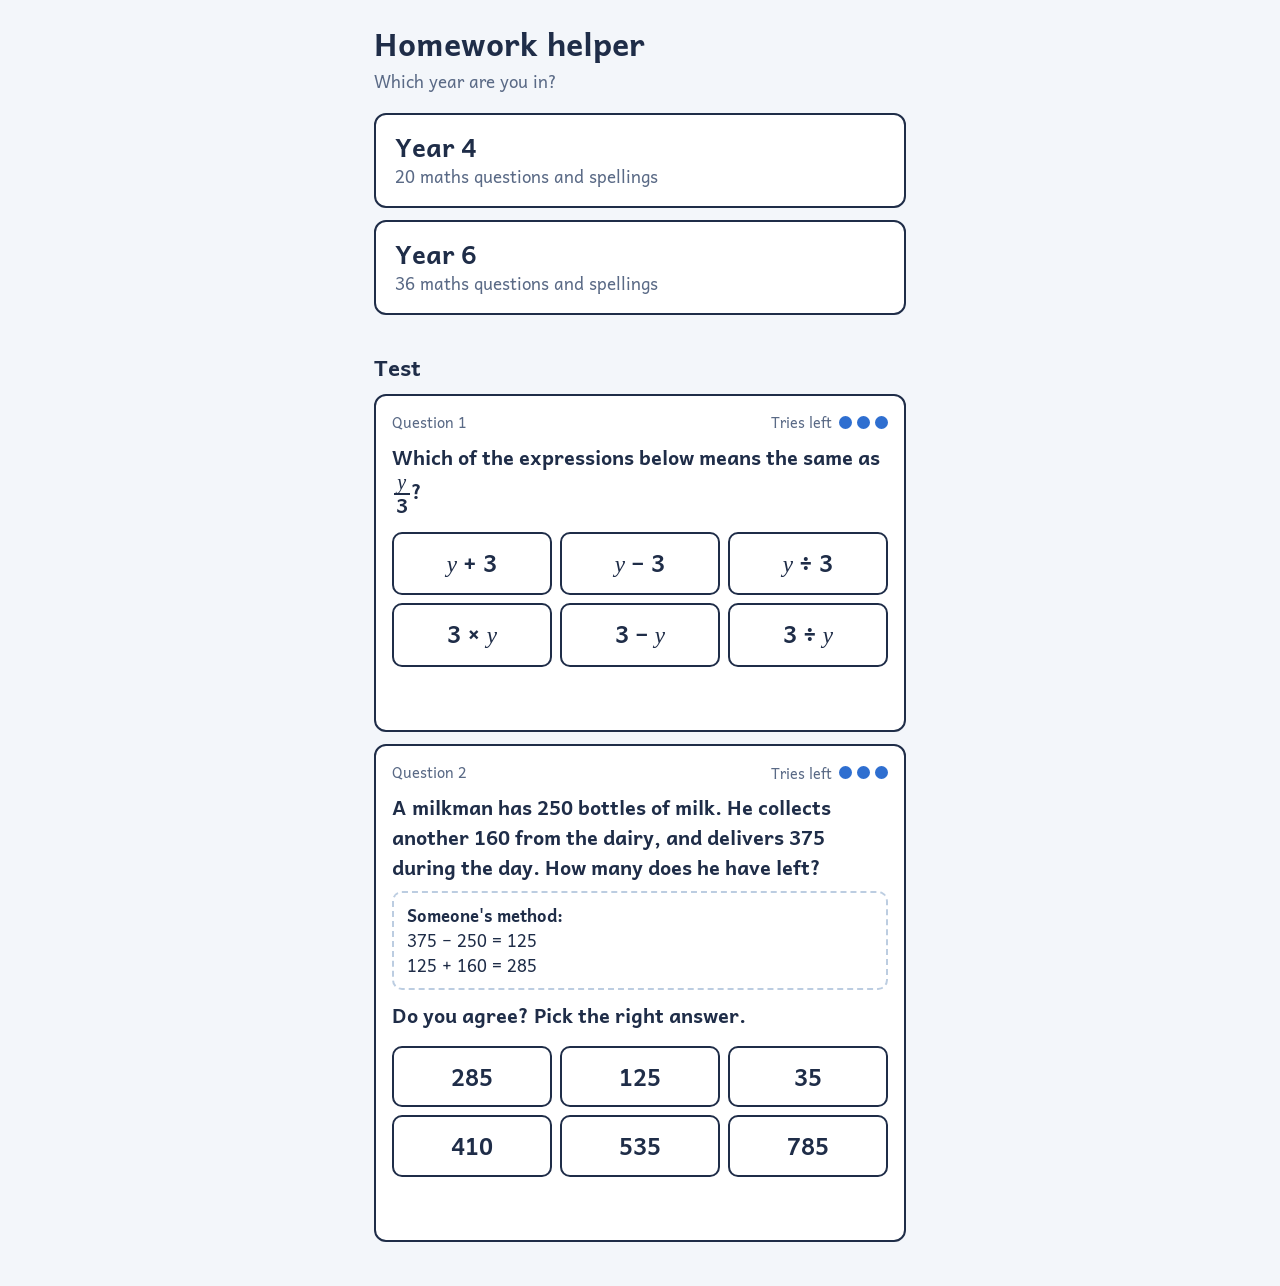
==== commit 089f7ac9: "Year 6: multiplying fractions and Stage 6 List 7 spellings Add 8 fraction multiplication questions a" ====
--- a/index.html
+++ b/index.html
@@ -428,6 +428,11 @@
 @keyframes shrinkX{from{transform:scaleX(2.4)}to{transform:none}}
 .tlabel{font-family:var(--pen);font-size:1.25rem;color:var(--rose)}
 .opts.wide{grid-template-columns:1fr}
+.agrid{display:grid;border:2px solid var(--ink);background:var(--card)}
+.agrid i{border:1px solid var(--line)}
+.agrid i.a{background:var(--mb);background:color-mix(in srgb,var(--ten) 38%,transparent)}
+.agrid i.c{background:rgba(214,60,114,.28);background:color-mix(in srgb,var(--rose) 40%,transparent)}
+.agrid i.ac{background:var(--hun)}
 .method{margin:.6rem 0;padding:.6rem .8rem;border:2px dashed var(--line);border-radius:10px;font-weight:400;font-size:1.05rem;line-height:1.5}
 .clues{text-align:left;font-weight:400;font-size:1.05rem;line-height:1.5;margin:.5rem 0 0 1.2rem;padding:0}
 .nchips{display:flex;flex-wrap:wrap;gap:6px;justify-content:center;max-width:20rem}
@@ -458,7 +463,7 @@
     <p class="intro">Which year are you in?</p>
     <div class="yearbtns">
       <button class="yearbtn" data-y="y4"><b>Year 4</b><span>20 maths questions and spellings</span></button>
-      <button class="yearbtn" data-y="y6"><b>Year 6</b><span>28 maths questions and spellings</span></button>
+      <button class="yearbtn" data-y="y6"><b>Year 6</b><span>36 maths questions and spellings</span></button>
     </div>
     <h2 class="sect">Test</h2>
     <div id="tests"></div>
@@ -1631,6 +1636,33 @@
  }}
 ];
 
+/* ---------- part 2: multiplying fractions (questions 29–36) ---------- */
+// area model: b columns × d rows; the first a columns shaded from step 1, the first c rows from step 2
+function areaGrid(s,a,b,c,d){
+  const cell=Math.min(1.7,15/b,11/d).toFixed(2);
+  let h=`<div class="agrid ${s===1?'fade':''}" style="grid-template-columns:repeat(${b},${cell}rem);grid-auto-rows:${cell}rem">`;
+  for(let r=0;r<d;r++)for(let k=0;k<b;k++){
+    const A=s>=1&&k<a,C=s>=2&&r<c;
+    h+=`<i class="${A&&C?'ac':A?'a':C?'c':''} ${s===2&&C?'pop':''}" ${s===2&&C?D(0.2+r*0.15):''}></i>`;
+  }
+  return h+'</div>';
+}
+function mulQ(a,b,c,d){
+  const fA=fr(a,b),fC=fr(c,d);
+  return {q:`${fA} × ${fC} = ${BOX}`,ans:[a*c,b*d],frac:true,
+    special:{},
+    hint:`Not quite. Multiply the tops (${a} × ${c}) and multiply the bottoms (${b} × ${d}). Then simplify if you can.`,
+    say:[`To multiply fractions: <b>multiply the tops</b>, and <b>multiply the bottoms</b>. Let's see why with a picture. ${fA} × ${fC} means ${fA} <b>of</b> ${fC}.`,
+         `Draw a rectangle cut into ${b} columns. Shade ${a} of them blue: that's ${fA}.`,
+         `Now cut it into ${d} rows too, and shade ${c} of the rows pink: that's ${fC}. Where the colours overlap (purple) is ${fA} of ${fC}.`,
+         `Your turn! The purple pieces are ${a} × ${c}, and all the pieces are ${b} × ${d}. Write it as a fraction, then simplify: can the top and bottom both be divided by the same number?`],
+    draw(s){
+      if(s===0) return pen(`${fA} × ${fC}`)+pen(`top × top, bottom × bottom`,'rose','write',.4);
+      return areaGrid(s,a,b,c,d)+pen(['',`${fA}: ${a} of ${b} columns`,`purple = ${fA} of ${fC}`,`${fr(`${a} × ${c}`,`${b} × ${d}`)} = ${fr('?','?')}, then simplify`][s],'rose','write',s===2?1:.3);
+    }};
+}
+[[2,5,1,2],[3,4,1,12],[3,4,2,9],[5,16,4,5],[4,9,3,8],[5,12,4,5],[1,3,9,10],[2,5,3,4]].forEach(x=>Q.push(mulQ(...x)));
+
 return Q;
 })();
 
@@ -1647,16 +1679,16 @@
   {w:'women',m:'more than one woman.',s:'Two ______ were walking their dogs in the park.'}
 ]};
 const SPELL6={focus:'',words:[
-  {w:'amateur',m:'someone who does something for fun, not as their job.',s:'The race was open to every ______ runner in town.'},
-  {w:'category',m:'a group of things that are alike in some way.',s:'Sort each animal into the right ______: mammal, bird or fish.'},
-  {w:'correspond',m:'to match or go together. It can also mean to write letters to someone.',s:'The numbers on the map ______ to the numbers in the key.'},
-  {w:'environment',m:'the world around us: the land, air, water, plants and animals.',s:'Picking up litter helps to protect the ______.'},
-  {w:'frequently',m:'often; many times.',s:'The buses run ______, so we never wait long.'},
-  {w:'language',m:'the words people use to speak and write, such as English or French.',s:'She is learning to speak a new ______.'},
-  {w:'occur',m:'to happen.',s:'Earthquakes ______ when parts of the Earth\'s crust move suddenly.'},
-  {w:'queue',m:'a line of people waiting for their turn.',s:'We stood in a long ______ for the rollercoaster.'},
-  {w:'signature',m:'your name written in your own special way.',s:'The author wrote her ______ inside my book.'},
-  {w:'twelfth',m:'number 12 in order.',s:'December is the ______ month of the year.'}
+  {w:'appreciate',m:'to be thankful for something, or to understand how good it is.',s:'I really ______ your help with my project.'},
+  {w:'communicate',m:'to share information or ideas with someone.',s:'Dolphins ______ with each other using clicks and whistles.'},
+  {w:'definite',m:'certain and clear; sure.',s:'We don\'t have a ______ date for the school trip yet.'},
+  {w:'exaggerate',m:'to make something sound bigger, better or worse than it really is.',s:'Don\'t ______: the fish wasn\'t as big as a car!'},
+  {w:'harass',m:'to keep bothering or upsetting someone or something.',s:'Please don\'t ______ the ducks by chasing them.'},
+  {w:'marvellous',m:'wonderful; amazing.',s:'We had a ______ time at the seaside.'},
+  {w:'persuade',m:'to get someone to agree with you or do something by giving good reasons.',s:'I tried to ______ my parents to let us have a puppy.'},
+  {w:'relevant',m:'connected to what is being talked about or written about.',s:'Only include facts that are ______ to your topic.'},
+  {w:'stomach',m:'the part of your body where food goes after you swallow it.',s:'My ______ rumbled loudly before lunch.'},
+  {w:'vehicle',m:'something used to carry people or things, like a car, bus or lorry.',s:'A fire engine is an emergency ______.'}
 ]};
 const TOPICS4=[
   ['Adding and taking away in your head',[1,2,3,5]],
@@ -1677,7 +1709,8 @@
   ['Missing numbers',[1,4,8,10,12,14,16,19,22,24,25,27]],
   ['Column adding and taking away',[19,24,26,27]],
   ['Short multiplication and division',[18,20,22,23,25]],
-  ['Long multiplication',[21,28]]
+  ['Long multiplication',[21,28]],
+  ['Multiplying fractions',[29,30,31,32,33,34,35,36]]
 ];
 
 /* ---------- app ---------- */
@@ -1685,7 +1718,7 @@
   y4:{label:'Year 4',app:'y4',wk:'autumn-test-8',frac:'stack',speech:true,Q:Q4,SPELL:SPELL4,TOPICS:TOPICS4,
       spTitle:'Stage 4 · Test 3',spRule:'Tricky words to learn by heart. Watch out for the sneaky letters, like the double <b>mm</b> in gra<b>mm</b>ar, the <b>ie</b> in bel<b>ie</b>ve and the <b>o</b> that sounds like <i>i</i> in w<b>o</b>men.'},
   y6:{label:'Year 6',app:'y6',wk:'autumn-test-8',frac:'text',speech:false,Q:Q6,SPELL:SPELL6,TOPICS:TOPICS6,
-      spTitle:'Stage 6 · List 6',spRule:'Challenge words. Watch out for the tricky bits, like the <b>ue</b> in q<b>ueue</b>, the double <b>r</b> in co<b>rr</b>espond and the <b>f</b> in twel<b>f</b>th.'}
+      spTitle:'Stage 6 · List 7',spRule:'Challenge words. Watch out for the double letters, like a<b>pp</b>reciate, co<b>mm</b>unicate, exa<b>gg</b>erate, hara<b>ss</b> and marve<b>ll</b>ous, and the sneaky <b>h</b> in ve<b>h</b>icle and stoma<b>ch</b>.'}
 };
 let YEAR=null,APP='y6',FRAC='text',SPEECH=false,Q=Q6,SPELL=SPELL6,TOPICS=TOPICS6;
 /* carry over progress saved by the two separate helpers (same website, older storage names) */
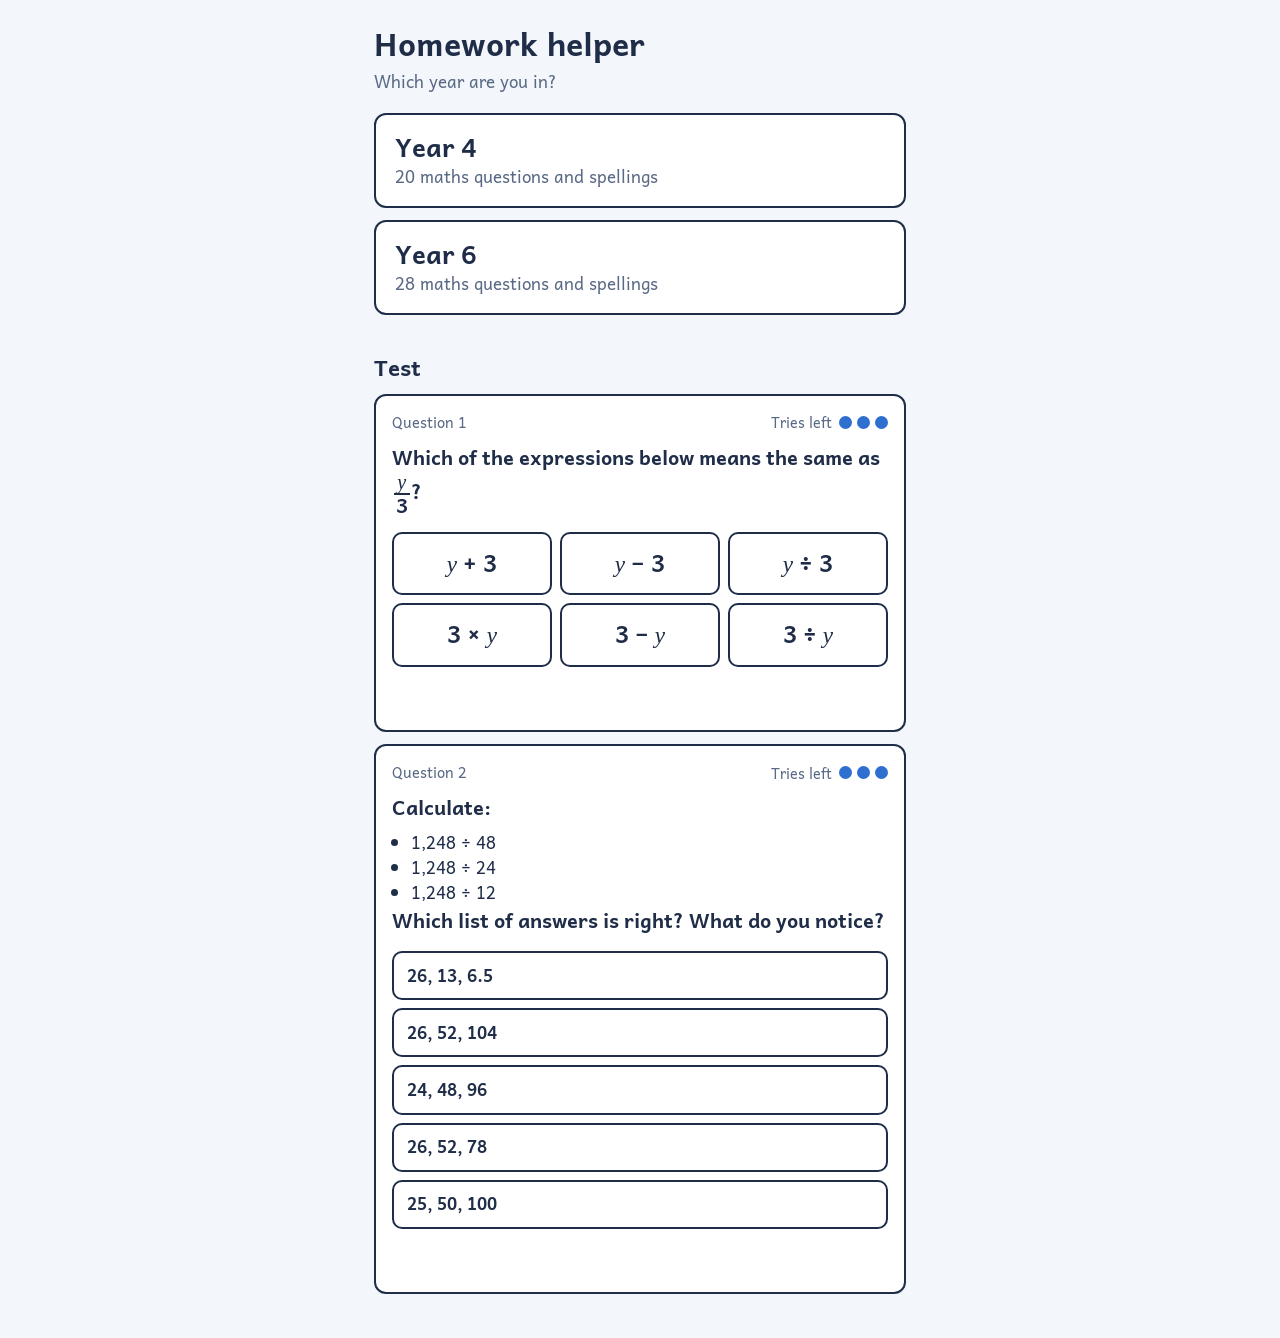
==== commit a1170f12: "Autumn Test 9 for Year 4 and Year 6, new spellings Year 4: 20 Autumn Test 9 questions and Stage 4 Li" ====
--- a/index.html
+++ b/index.html
@@ -463,7 +463,7 @@
     <p class="intro">Which year are you in?</p>
     <div class="yearbtns">
       <button class="yearbtn" data-y="y4"><b>Year 4</b><span>20 maths questions and spellings</span></button>
-      <button class="yearbtn" data-y="y6"><b>Year 6</b><span>36 maths questions and spellings</span></button>
+      <button class="yearbtn" data-y="y6"><b>Year 6</b><span>28 maths questions and spellings</span></button>
     </div>
     <h2 class="sect">Test</h2>
     <div id="tests"></div>
@@ -734,7 +734,7 @@
   </div>`;
 }
 
-/* ---------- the 20 questions (Autumn Test 8) ---------- */
+/* ---------- the 20 questions (Autumn Test 9) ---------- */
 function rowsOf(s,rows,per,kOf,lab){
   let h='<div class="arr">';
   for(let r=0;r<rows;r++){
@@ -787,270 +787,253 @@
   return `<div class="bus ${s===o.k0?'fade':''}"><span></span><div class="top">${top}</div><span class="dv">${o.dv}</span><div class="in">${ins}</div></div>`;
 }
 const Q=[
-{q:`19 − 8 = ${BOX}`,ans:11,special:{27:"That's adding. This one is a take away."},
- hint:"Not quite. Take 8 ones away from 9 ones. The ten stays.",
- say:["Make 19 in a place value chart: 1 ten and 9 ones.",
-      "8 is 8 ones. Take 8 of the ones away.",
-      "The ten doesn't change. Your turn! How many ones are left? What's the whole number?"],
- draw(s){
-  return pvChart(s,0,{h:0,t:1,o:9},{col:'o',n:8,step:1},s>=2?{h:'',t:dg('1',s===2),o:dg(MQ,s===2,.2)}:null)
-   +pen(['19 = 1 ten and 9 ones','take away 8 ones','1 ten and ? ones'][s],s>=1?'rose':'','write',s===1?1:.3);
- }},
-
-{q:`7 + 9 + 2 = ${BOX}`,ans:18,
- hint:"Not quite. 7 + 2 = 9. Now double 9.",
+{q:`29 − 7 = ${BOX}`,ans:22,special:{36:"That's adding. This one is a take away."},
+ hint:"Not quite. Take 7 ones away from 9 ones. The tens stay.",
+ say:["Make 29 in a place value chart: 2 tens and 9 ones.",
+      "7 is 7 ones. Take 7 of the ones away.",
+      "The tens don't change. Your turn! How many ones are left? What's the whole number?"],
+ draw(s){
+  return pvChart(s,0,{h:0,t:2,o:9},{col:'o',n:7,step:1},s>=2?{h:'',t:dg('2',s===2),o:dg(MQ,s===2,.2)}:null)
+   +pen(['29 = 2 tens and 9 ones','take away 7 ones','2 tens and ? ones'][s],s>=1?'rose':'','write',s===1?1:.3);
+ }},
+
+{q:`7 + 6 + 2 = ${BOX}`,ans:15,
+ hint:"Not quite. 7 + 2 = 9. Now work out 9 + 6.",
  say:["Three numbers to add. We can add them in <b>any order</b>, so look for an easy pair.",
-      "7 + 2 = 9. Now we have 9 + 9!",
-      "9 + 9 is double 9. Here are two ten frames with 9 in each.",
-      "Your turn! What is double 9? Tip: each frame is 1 short of 10, so it's 1 less than 10 + 10, then 1 less again."],
- draw(s){
-  if(s===0) return '<div class="row"><span class="nc">7</span><span class="op">+</span><span class="nc">9</span><span class="op">+</span><span class="nc">2</span></div>'+pen('any order!','rose','write',.4);
-  if(s===1) return '<div class="row"><span class="nc hl">7</span><span class="op">+</span><span class="nc hl">2</span><span class="op">=</span><span class="nc pop" style="--d:.5s">9</span></div>'+pen('9 + 9','rose','write',1);
-  return `<div class="frames"><div class="fbox">${tf(9,'',s===2,i=>0.2+i*0.1)}</div><div class="fbox">${tf(9,'d-rose',s===2,i=>1.2+i*0.1)}</div></div>`+pen(s===2?'double 9':'9 + 9 = ?','rose','write',.4);
- }},
-
-{q:`382 + 3 = ${BOX}`,ans:385,special:{682:"Careful! 3 is 3 ones, not 3 hundreds.",412:"Careful! 3 is 3 ones, not 3 tens."},
- hint:"Not quite. Add 3 ones to the 2 ones. The hundreds and tens stay the same.",
- say:["Make 382 in a place value chart: 3 hundreds, 8 tens and 2 ones.",
-      "3 is <b>3 ones</b>. Add 3 more ones to the chart.",
+      "7 + 2 = 9. Now we have 9 + 6!",
+      "Trick for adding 9: add 10, then take 1 away. 10 + 6 = 16.",
+      "Your turn! 9 is one less than 10, so 9 + 6 is one less than 16. What is it?"],
+ draw(s){
+  if(s===0) return '<div class="row"><span class="nc">7</span><span class="op">+</span><span class="nc">6</span><span class="op">+</span><span class="nc">2</span></div>'+pen('any order!','rose','write',.4);
+  if(s===1) return '<div class="row"><span class="nc hl">7</span><span class="op">+</span><span class="nc hl">2</span><span class="op">=</span><span class="nc pop" style="--d:.5s">9</span></div>'+pen('9 + 6','rose','write',1);
+  return `<div class="frames"><div class="fbox">${tf(9,'',s===2,i=>0.2+i*0.1)}</div><div class="fbox">${tf(6,'d-rose',s===2,i=>1.2+i*0.1)}</div></div>`+pen(s===2?'10 + 6 = 16':'9 + 6 = 16 − 1 = ?','rose','write',.4);
+ }},
+
+{q:`882 + 5 = ${BOX}`,ans:887,special:{1382:"Careful! 5 is 5 ones, not 5 hundreds.",932:"Careful! 5 is 5 ones, not 5 tens."},
+ hint:"Not quite. Add 5 ones to the 2 ones. The hundreds and tens stay the same.",
+ say:["Make 882 in a place value chart: 8 hundreds, 8 tens and 2 ones.",
+      "5 is <b>5 ones</b>. Add 5 more ones to the chart.",
       "Only the ones change. The hundreds and the tens stay the same.",
       "Your turn! How many ones are there now? What's the whole number?"],
  draw(s){
-  let h=pvChart(s,0,{h:3,t:8,o:5},null,s>=2?{h:dg('3',s===2),t:dg('8',s===2,.2),o:dg(MQ,s===2,.4)}:null,{col:'o',n:3,step:1});
-  return h+pen(['382 = 3 hundreds, 8 tens, 2 ones','add 3 ones','the hundreds and tens stay the same','3 hundreds, 8 tens, ? ones'][s],s>=1?'rose':'','write',s===1?1:.3);
- }},
-
-{q:`${BOX} = 9 × 7`,ans:63,special:{16:"That's 9 + 7. The × sign means lots of: 9 lots of 7.",70:"So close! That's 10 × 7. 9 × 7 is one 7 less."},
- hint:"Not quite. 10 × 7 = 70. Take away one 7.",
- say:["The box is on the left, and that's fine: = means <b>is the same as</b>. 9 × 7 means <b>9 lots of 7</b>. Here's a trick for × 9: do × 10, then take one lot away.",
-      "10 lots of 7: 7 rows with 10 dots in each row. That's 10 × 7 = 70.",
-      "But we only want 9 lots of 7, so take away one column of 7 dots.",
-      "Your turn! What is 70 − 7?"],
- draw(s){
-  if(s===0) return pen(`${BOX} = 9 × 7`)+pen('× 9 trick: × 10, then take one lot away','rose','write',.4);
+  let h=pvChart(s,0,{h:8,t:8,o:7},null,s>=2?{h:dg('8',s===2),t:dg('8',s===2,.2),o:dg(MQ,s===2,.4)}:null,{col:'o',n:5,step:1});
+  return h+pen(['882 = 8 hundreds, 8 tens, 2 ones','add 5 ones','the hundreds and tens stay the same','8 hundreds, 8 tens, ? ones'][s],s>=1?'rose':'','write',s===1?1:.3);
+ }},
+
+{q:`${BOX} = 2 × 7`,ans:14,special:{9:"That's 2 + 7. The × sign means lots of: 2 lots of 7.",27:"Careful! That's 27, not 2 × 7."},
+ hint:"Not quite. 2 × 7 is double 7: 7 + 7.",
+ say:["The box is on the left, and that's fine: = means <b>is the same as</b>. 2 × 7 means <b>2 rows of 7</b>.",
+      "Row 1: 7 dots.",
+      "Row 2: 7 more dots. 2 × 7 is the same as double 7.",
+      "Your turn! What is 7 + 7?"],
+ draw(s){
+  return rowsOf(s,2,7,r=>r+1,r=>r<1?7:'?')+(s===0?pen('2 rows of 7','','write',0.2):'')+(s===3?pen('double 7 = ?','rose','fade'):'');
+ }},
+
+{q:`316 + 60 = ${BOX}`,ans:376,special:{322:"Careful! 60 is 6 tens, not 6 ones.",916:"Careful! 60 is 6 tens, not 6 hundreds."},
+ hint:"Not quite. 60 is 6 tens. Add them to the 1 ten. The hundreds and ones stay the same.",
+ say:["Make 316 in a place value chart: 3 hundreds, 1 ten and 6 ones.",
+      "60 is the same as <b>6 tens</b>. Add 6 more tens to the chart.",
+      "Only the tens change. The hundreds and the ones stay the same.",
+      "Your turn! How many tens are there now? What's the whole number?"],
+ draw(s){
+  let h=pvChart(s,0,{h:3,t:7,o:6},null,s>=2?{h:dg('3',s===2),t:dg(MQ,s===2,.2),o:dg('6',s===2,.4)}:null,{col:'t',n:6,step:1});
+  return h+pen(['316 = 3 hundreds, 1 ten, 6 ones','add 6 tens','the hundreds and ones stay the same','3 hundreds, ? tens, 6 ones'][s],s>=1?'rose':'','write',s===1?1:.3);
+ }},
+
+{q:`88 + 54 = ${BOX}`,ans:142,special:{132:"So close! In the tens, did you add the 1 you carried?",1312:"Careful! When the ones make 12, write the 2 and carry the 1 ten."},
+ hint:"Not quite. Check the tens: 8 + 5 + the 1 you carried. Remember, 10 tens make 1 hundred!",
+ say:["Column addition! Line the numbers up: tens under tens, ones under ones.",
+      "Always start with the ones: 8 + 4 = 12.",
+      "12 is 1 ten and 2 ones. Write the 2 in the ones column and carry the 1 over to the tens.",
+      "Now the tens: 8 + 5, plus the 1 you carried.",
+      "Your turn! Add up the tens. If you get 10 or more, the extra hundred goes in the hundreds column. What's the whole answer?"],
+ draw(s){
+  const o=s===1||s===2,t=s>=3;
+  let h=colm(4,[CR('','',carry(s,2,'1',0.7,'2.5rem','8.1rem',t),''),R('','',hc('8',t),hc('8',o)),R('+','',hc('5',t),hc('4',o)),'-',R('',QB,QB,wd(s,2,'2',0.1))]);
+  const notes=['','8 + 4 = 12','write 2, carry 1','8 + 5 + 1 = ?','8 + 5 + 1 = ?'];
+  if(notes[s]) h+=pen(notes[s],'rose',s<4?'write':'',0.2);
+  return h;
+ }},
+
+{q:`${BOX} = 42 ÷ 3`,ans:14,special:{39:"That's 42 − 3. ÷ 3 means share into 3 equal groups.",126:"That's 42 × 3. ÷ 3 means share into 3 equal groups."},
+ hint:"Not quite. 4 ÷ 3 = 1 remainder 1. Carry the 1 to make 12. Then 12 ÷ 3.",
+ say:["The box is on the left, and that's fine! Work out 42 ÷ 3 with the bus stop method. The 3 waits outside and 42 goes inside.",
+      "How many 3s go into 4? One 3 fits, with 1 left over. Write the 1 on top of the 4.",
+      "Carry the 1 that's left over to the next digit. Now the 2 becomes 12.",
+      "Your turn! How many 3s go into 12? Write it on top. What's the whole answer?"],
+ draw(s){
+  let h=busStop(s,{dv:'3',a:'4',b:'2',k0:0,kw:1,kc:2,kfin:3,first:'1',carry:'1'});
+  const notes=['','one 3 in 4, 1 left over','1 and 2 make 12','12 ÷ 3 = ?'];
+  if(notes[s]) h+=pen(notes[s],'rose',s<3?'write':'',0.6);
+  return h;
+ }},
+
+{q:`${fr(2,8)} + ${fr(3,8)} = ${BOX}`,ans:[5,8],frac:true,
+ hint:"Not quite. Count all the shaded pieces. The bottom number stays 8.",
+ say:["The bottom number is 8. It tells us the whole bar is cut into <b>8 equal pieces</b>. Each piece is one eighth.",
+      "Two eighths: shade 2 of the pieces blue.",
+      "Add three eighths: shade 3 more pieces pink.",
+      "The pieces are still eighths, so the bottom number stays 8. Don't add the bottom numbers! Your turn! How many eighths are shaded altogether?"],
+ draw(s){
+  return fbarN(s,8,2,1,3,2,'add')+pen(['8 equal pieces',`${fr(2,8)} shaded`,`${fr(2,8)} + ${fr(3,8)}`,`${fr('?',8)} altogether`][s],s===3?'rose':'','write',0.2);
+ }},
+
+{q:`93 − 69 = ${BOX}`,ans:24,special:{36:"Careful! In the ones, you can't do 9 − 3 instead of 3 − 9. Exchange a ten for 10 ones.",162:"That's adding. This one is a take away.",34:"So close! After the exchange, the tens are 8 − 6, not 9 − 6."},
+ hint:"Not quite. After the exchange, the ones are 13 − 9 and the tens are 8 − 6.",
+ say:["Column subtraction! Line up the numbers: tens under tens, ones under ones. Always start with the ones.",
+      "Ones: 3 − 9. Uh oh! We can't take 9 away from 3. We need to <b>exchange</b>.",
+      "Exchange 1 ten for 10 ones. The 9 tens become 8 tens, and the 3 ones become 13 ones.",
+      "Your turn! Work out 13 − 9 for the ones, then 8 − 6 for the tens. What's the whole answer?"],
+ draw(s){
+  const ex=s>=2,a=s===2;
+  const nine={t:'9',c:ex?('strike '+(a?'anim':'')):''};
+  const eight=ex?{t:`<span class="${a?'write':''}" ${a?D(0.5):''}>8</span>`}:'';
+  const three={t:(ex?`<span class="sup ${a?'hop':''}" style="--d:1.1s;--hx:-2.5rem;--hy:0rem">1</span>`:'')+'3',c:(s===1||s===2)?'on':''};
+  let h=colm(3,[CR('',eight,''),R('',nine,three),R('−','6',hc('9',s===1)),'-',R('',QB,QB)]);
+  const notes=['','3 − 9? Not enough ones!','1 ten → 10 ones','13 − 9 = ?   8 − 6 = ?'];
+  if(notes[s]) h+=pen(notes[s],'rose',s<3?'write':'',a?1.5:0.2);
+  return h;
+ }},
+
+{q:`${fr(1,3)} of 33 = ${BOX}`,ans:11,special:{99:"That's 33 × 3. One third means share into 3 equal groups.",30:"That's 33 − 3. One third means share into 3 equal groups."},
+ hint:"Not quite. Count the counters in just one group.",
+ say:["To find <b>one third</b>, split into 3 equal groups and look at just one group. It's the same as 33 ÷ 3.",
+      "Here are 33 counters.",
+      "Deal them out one at a time into 3 groups, just like dealing cards.",
+      "One group is one third. Your turn! How many counters are in one group?"],
+ draw(s){
+  return (s===0?pen('33 shared into 3 equal groups','','write',0.2):'')+dealGroups(s,33,3,1,2,3,1)+(s>=3?pen(`${fr(1,3)} of 33 = ?`,'rose','fade'):'');
+ }},
+
+{q:`8 × 6 × 7 = ${BOX}`,ans:336,special:{21:"That's 8 + 6 + 7. These are all ×, so multiply.",48:"That's only 8 × 6. Now multiply that by 7."},
+ hint:"Not quite. 8 × 6 = 48. Then 40 × 7 = 280 and 8 × 7 = 56. Add them.",
+ say:["Three numbers to multiply. Start with a times table fact you know: 8 × 6 = 48.",
+      "Now it's 48 × 7. Split 48 into 40 and 8, and multiply each part by 7.",
+      "40 × 7: 4 × 7 = 28, so 4 tens × 7 = 28 tens. That's 280.",
+      "Your turn! Work out 8 × 7, then add it to 280."],
+ draw(s){
+  if(s===0) return '<div class="row"><span class="nc expr hl">8 × 6</span><span class="op">×</span><span class="nc">7</span></div>'+pen('8 × 6 = 48','rose','write',.5);
+  if(s===1) return '<div class="row"><span class="nc wide">48</span><span class="op">×</span><span class="nc">7</span></div>'+pen('48 = 40 + 8','rose','write',.4);
+  if(s===2) return pen('48 × 7 = (40 × 7) + (8 × 7)')+pen('40 × 7 = 280','rose','write',.3);
+  return pen('40 × 7 = 280')+pen('8 × 7 = ?   280 + ? = ?','rose','fade');
+ }},
+
+{q:`${fr(8,9)} − ${fr(3,9)} = ${BOX}`,ans:[5,9],frac:true,
+ hint:"Not quite. Count the shaded pieces that are left. The bottom number stays 9.",
+ say:["The bottom number is 9. It tells us the whole bar is cut into <b>9 equal pieces</b>. Each piece is one ninth.",
+      "Eight ninths means 8 of those pieces are shaded.",
+      "Take away three ninths: rub out 3 of the shaded pieces.",
+      "The pieces are still ninths, so the bottom number stays 9. Your turn! How many ninths are left?"],
+ draw(s){
+  return fbarN(s,9,8,1,3,2,'take')+pen(['9 equal pieces',`${fr(8,9)} shaded`,`${fr(8,9)} − ${fr(3,9)}`,`${fr('?',9)} left`][s],s===3?'rose':'','write',0.2);
+ }},
+
+{q:`8 × 9 = ${BOX}`,ans:72,special:{17:"That's 8 + 9. The × sign means lots of: 8 lots of 9.",80:"So close! That's 8 × 10. 8 × 9 is one 8 less."},
+ hint:"Not quite. 8 × 10 = 80. Take away one 8.",
+ say:["8 × 9 means <b>8 lots of 9</b>. Here's a trick for × 9: do × 10, then take one lot away.",
+      "8 rows with 10 dots in each row. That's 8 × 10 = 80.",
+      "But we only want 9 in each row, so take away one column of 8 dots.",
+      "Your turn! What is 80 − 8?"],
+ draw(s){
+  if(s===0) return pen('8 × 9')+pen('× 9 trick: × 10, then take one lot away','rose','write',.4);
   let h='<div class="arr">';
-  for(let r=0;r<7;r++){
+  for(let r=0;r<8;r++){
     h+='<div class="arrrow">';
     for(let c=0;c<10;c++){const L=life(s,1,c===9?2:null,r*0.12+c*0.02,r*0.1,'pop','vanish');h+=L?`<span class="dot ${c===9?'d-rose':''} ${L.c}" ${sty(L)}></span>`:'<span class="dot d-ghost"></span>';}
     h+='</div>';
   }
   h+='</div>';
-  return h+pen(['','10 × 7 = 70','take away 7','70 − 7 = ?'][s],'rose','write',s===1?1.1:.5);
- }},
-
-{q:`316 + 50 = ${BOX}`,ans:366,special:{321:"Careful! 50 is 5 tens, not 5 ones.",816:"Careful! 50 is 5 tens, not 5 hundreds."},
- hint:"Not quite. 50 is 5 tens. Add them to the 1 ten. The hundreds and ones stay the same.",
- say:["Make 316 in a place value chart: 3 hundreds, 1 ten and 6 ones.",
-      "50 is the same as <b>5 tens</b>. Add 5 more tens to the chart.",
-      "Only the tens change. The hundreds and the ones stay the same.",
-      "Your turn! How many tens are there now? What's the whole number?"],
- draw(s){
-  let h=pvChart(s,0,{h:3,t:6,o:6},null,s>=2?{h:dg('3',s===2),t:dg(MQ,s===2,.2),o:dg('6',s===2,.4)}:null,{col:'t',n:5,step:1});
-  return h+pen(['316 = 3 hundreds, 1 ten, 6 ones','add 5 tens','the hundreds and ones stay the same','3 hundreds, ? tens, 6 ones'][s],s>=1?'rose':'','write',s===1?1:.3);
- }},
-
-{q:`86 + 44 = ${BOX}`,ans:130,special:{120:"So close! In the tens, did you add the 1 you carried?",1210:"Careful! When the ones make 10, write the 0 and carry the 1 ten."},
- hint:"Not quite. Check the tens: 8 + 4 + the 1 you carried. Remember, 10 tens make 1 hundred!",
- say:["Column addition! Line the numbers up: tens under tens, ones under ones.",
-      "Always start with the ones: 6 + 4 = 10.",
-      "10 is 1 ten and 0 ones. Write the 0 in the ones column and carry the 1 over to the tens.",
-      "Now the tens: 8 + 4, plus the 1 you carried.",
-      "Your turn! Add up the tens. If you get 10 or more, the extra hundred goes in the hundreds column. What's the whole answer?"],
+  return h+pen(['','8 × 10 = 80','take away 8','80 − 8 = ?'][s],'rose','write',s===1?1.1:.5);
+ }},
+
+{q:`28 + ${BOX} = 89`,ans:61,special:{117:"That's 28 + 89. The box is a part, not the whole, so take away instead."},
+ hint:"Not quite. Work out 89 − 28: 9 − 8 in the ones and 8 − 2 in the tens.",
+ say:["28 add something makes 89. Let's draw it as a bar.",
+      "The whole bar is 89. It's made of two parts: 28 and the mystery number.",
+      "To find a missing part, take the part you know away from the whole: 89 − 28.",
+      "Column subtraction. Ones: 9 − 8 = 1.",
+      "Your turn! Tens: 8 − 2. What's the missing number?"],
+ draw(s){
+  if(s<3){let h=bar(s,0,'89',[{t:'28',f:28},{t:MQ,f:61}],1);if(s===2)h+=pen('89 − 28','rose','write',.2);return h;}
+  return colm(3,[R('',hc('8',s===4),hc('9',s===3)),R('−',hc('2',s===4),hc('8',s===3)),'-',R('',QB,wd(s,3,'1',.2))])+pen(s===3?'9 − 8 = 1':'8 − 2 = ?','rose','write',.3);
+ }},
+
+{q:`56 ÷ 4 = ${BOX}`,ans:14,special:{52:"That's 56 − 4. ÷ means how many 4s fit into 56."},
+ hint:"Not quite. How many 4s are in 16? Count in 4s: 4, 8, 12…",
+ say:["Bus stop method! The 4 waits outside the bus stop and 56 goes inside. Work from left to right.",
+      "How many 4s go into 5? One 4 fits, with 1 left over. Write the 1 on top of the 5.",
+      "Carry the 1 that's left over to the next digit. Now the 6 becomes 16.",
+      "Your turn! How many 4s go into 16? Write it on top. What's the whole answer?"],
+ draw(s){
+  let h=busStop(s,{dv:'4',a:'5',b:'6',k0:0,kw:1,kc:2,kfin:3,first:'1',carry:'1'});
+  const notes=['','one 4 in 5, 1 left over','1 and 6 make 16','16 ÷ 4 = ?'];
+  if(notes[s]) h+=pen(notes[s],'rose',s<3?'write':'',0.6);
+  return h;
+ }},
+
+{q:`98 − ${BOX} = 35`,ans:63,special:{133:"That's 98 + 35. The box is a part, not the whole, so take away instead."},
+ hint:"Not quite. Work out 98 − 35: 8 − 5 in the ones and 9 − 3 in the tens.",
+ say:["Start with 98, take something away, and 35 is left. The whole bar is 98, made of the mystery number and 35.",
+      "To find a missing part, take the part you know away from the whole: 98 − 35.",
+      "Column subtraction. Ones: 8 − 5 = 3.",
+      "Your turn! Tens: 9 − 3. Check: your answer + 35 should make 98."],
+ draw(s){
+  if(s<2) return bar(s,0,'98',[{t:MQ,f:63},{t:'35 left',f:35}],0)+(s===1?pen('98 − 35','rose','write',.2):'');
+  return colm(3,[R('',hc('9',s===3),hc('8',s===2)),R('−',hc('3',s===3),hc('5',s===2)),'-',R('',QB,wd(s,2,'3',.2))])+pen(s===2?'8 − 5 = 3':'9 − 3 = ?','rose','write',.3);
+ }},
+
+{q:`${BOX} = 50 × 8`,ans:400,special:{58:"That's 50 + 8. The × sign means lots of: 8 lots of 50.",40:"So close! That's 5 × 8. 50 is 5 tens, so the answer is 40 tens.",4000:"That's too big. 50 is 5 tens, so the answer is 40 tens."},
+ hint:"Not quite. 5 × 8 = 40, so 50 × 8 is 40 tens.",
+ say:["The box is on the left, and that's fine! 50 is the same as <b>5 tens</b>. So 50 × 8 is 8 lots of 5 tens.",
+      "Here are 8 groups, each with 5 tens rods.",
+      "Count the tens: 5 × 8 = 40. So there are 40 tens altogether.",
+      "Your turn! How much are 40 tens worth? (Remember: 10 tens make 100.)"],
+ draw(s){
+  if(s===0) return pen(`${BOX} = 50 × 8`)+pen('50 = 5 tens','rose','write',.4);
+  let h='<div class="groups" style="gap:.4rem">';
+  for(let g=0;g<8;g++){h+=`<div class="grp" style="width:4.6rem;height:4.6rem;padding:8px;gap:2px">`;for(let j=0;j<5;j++)h+=el('span','rod',life(s,1,null,g*0.2+j*0.03),'','height:2.6rem;width:.55rem');h+='</div>';}
+  h+='</div>';
+  return h+pen(['','8 lots of 5 tens','5 × 8 = 40 tens','40 tens = ?'][s],s>=2?'rose':'','write',s===1?1.8:.3);
+ }},
+
+{q:`39 × 4 = ${BOX}`,ans:156,special:{43:"That's 39 + 4. The × sign means lots of: 39 lots of 4.",126:"So close! In the tens, did you add the 3 you carried?"},
+ hint:"Not quite. In the tens, work out 3 × 4 and add the 3 you carried.",
+ say:["Short multiplication! Multiply each digit by 4. Always start with the ones.",
+      "Ones: 9 × 4 = 36.",
+      "36 is 3 tens and 6 ones. Write the 6 in the ones column and carry the 3 over to the tens.",
+      "Your turn! Tens: 3 × 4, then add the 3 you carried. If it's 10 or more, the extra hundred goes in the hundreds column. What's the whole answer?"],
  draw(s){
   const o=s===1||s===2,t=s>=3;
-  let h=colm(4,[CR('','',carry(s,2,'1',0.7,'2.5rem','8.1rem',t),''),R('','',hc('8',t),hc('6',o)),R('+','',hc('4',t),hc('4',o)),'-',R('',QB,QB,wd(s,2,'0',0.1))]);
-  const notes=['','6 + 4 = 10','write 0, carry 1','8 + 4 + 1 = ?','8 + 4 + 1 = ?'];
-  if(notes[s]) h+=pen(notes[s],'rose',s<4?'write':'',0.2);
-  return h;
- }},
-
-{q:`${BOX} = 39 ÷ 3`,ans:13,special:{36:"That's 39 − 3. ÷ 3 means share into 3 equal groups.",117:"That's 39 × 3. ÷ 3 means share into 3 equal groups."},
- hint:"Not quite. Look inside one group. How many tens and how many ones are there?",
- say:["The box is on the left, and that's fine! 39 ÷ 3 means <b>share 39 into 3 equal groups</b>.",
-      "Here's 39 made from blocks: 3 tens and 9 ones.",
-      "Share the tens: one ten goes into each group.",
-      "Now share the ones: 9 ones shared into 3 groups is 3 ones each.",
-      "Your turn! What is one group worth? That's the missing number."],
- draw(s){
-  let h='<div class="row pile">';
-  if(s===0) h+=pen('39 shared into 3 groups');
-  for(let i=0;i<3;i++) h+=el('span','rod',life(s,1,2,i*0.15,0.3+i*0.5));
-  if(s>=1) h+='<span class="gap"></span>';
-  for(let i=0;i<9;i++) h+=el('span','cube',life(s,1,3,0.5+i*0.08,0.3+i*0.25));
-  h+='</div>';
-  if(s>=1) h+=pen('3 tens and 9 ones','',s===1?'write':'',0.9);
-  h+='<div class="groups">';
-  for(let g=0;g<3;g++){
-    h+=`<div class="grp ${s===0?'fade':''}" ${D(g*0.15)}>`;
-    h+=el('span','rod',life(s,2,null,0.3+g*0.5));
-    for(let j=0;j<3;j++) h+=el('span','cube',life(s,3,null,0.3+(j*3+g)*0.25));
-    h+='</div>';
-  }
-  h+='</div>';
-  if(s>=4) h+=pen('one group = ?','rose','fade');
-  return h;
- }},
-
-{q:`${fr(2,6)} + ${fr(3,6)} = ${BOX}`,ans:[5,6],frac:true,
- hint:"Not quite. Count all the shaded pieces. The bottom number stays 6.",
- say:["The bottom number is 6. It tells us the whole bar is cut into <b>6 equal pieces</b>. Each piece is one sixth.",
-      "Two sixths: shade 2 of the pieces blue.",
-      "Add three sixths: shade 3 more pieces pink.",
-      "The pieces are still sixths, so the bottom number stays 6. Don't add the bottom numbers! Your turn! How many sixths are shaded altogether?"],
- draw(s){
-  return fbarN(s,6,2,1,3,2,'add')+pen(['6 equal pieces',`${fr(2,6)} shaded`,`${fr(2,6)} + ${fr(3,6)}`,`${fr('?',6)} altogether`][s],s===3?'rose':'','write',0.2);
- }},
-
-{q:`97 − 29 = ${BOX}`,ans:68,special:{72:"Careful! In the ones, you can't do 9 − 7 instead of 7 − 9. Exchange a ten for 10 ones.",126:"That's adding. This one is a take away.",78:"So close! After the exchange, the tens are 8 − 2, not 9 − 2."},
- hint:"Not quite. After the exchange, the ones are 17 − 9 and the tens are 8 − 2.",
- say:["Column subtraction! Line up the numbers: tens under tens, ones under ones. Always start with the ones.",
-      "Ones: 7 − 9. Uh oh! We can't take 9 away from 7. We need to <b>exchange</b>.",
-      "Exchange 1 ten for 10 ones. The 9 tens become 8 tens, and the 7 ones become 17 ones.",
-      "Your turn! Work out 17 − 9 for the ones, then 8 − 2 for the tens. What's the whole answer?"],
- draw(s){
-  const ex=s>=2,a=s===2;
-  const nine={t:'9',c:ex?('strike '+(a?'anim':'')):''};
-  const eight=ex?{t:`<span class="${a?'write':''}" ${a?D(0.5):''}>8</span>`}:'';
-  const seven={t:(ex?`<span class="sup ${a?'hop':''}" style="--d:1.1s;--hx:-2.5rem;--hy:0rem">1</span>`:'')+'7',c:(s===1||s===2)?'on':''};
-  let h=colm(3,[CR('',eight,''),R('',nine,seven),R('−','2',hc('9',s===1)),'-',R('',QB,QB)]);
-  const notes=['','7 − 9? Not enough ones!','1 ten → 10 ones','17 − 9 = ?   8 − 2 = ?'];
-  if(notes[s]) h+=pen(notes[s],'rose',s<3?'write':'',a?1.5:0.2);
-  return h;
- }},
-
-{q:`${fr(1,3)} of 15 = ${BOX}`,ans:5,special:{45:"That's 15 × 3. One third means share into 3 equal groups.",12:"That's 15 − 3. One third means share into 3 equal groups."},
- hint:"Not quite. Count the counters in just one group.",
- say:["To find <b>one third</b>, split into 3 equal groups and look at just one group. It's the same as 15 ÷ 3.",
-      "Here are 15 counters.",
-      "Deal them out one at a time into 3 groups, just like dealing cards.",
-      "One group is one third. Your turn! How many counters are in one group?"],
- draw(s){
-  return (s===0?pen('15 shared into 3 equal groups','','write',0.2):'')+dealGroups(s,15,3,1,2,3,1)+(s>=3?pen(`${fr(1,3)} of 15 = ?`,'rose','fade'):'');
- }},
-
-{q:`8 × 6 × 4 = ${BOX}`,ans:192,special:{18:"That's 8 + 6 + 4. These are all ×, so multiply.",96:"Nearly! That's 48 × 2. × 4 is double, then double again."},
- hint:"Not quite. 8 × 6 = 48. Double it to get 96, then double 96.",
- say:["Three numbers to multiply. Start with a times table fact you know: 8 × 6 = 48.",
-      "Now it's 48 × 4. Here's a trick: <b>× 4 is double, then double again</b>.",
-      "Double 48: 40 + 40 = 80 and 8 + 8 = 16. 80 + 16 = 96.",
-      "Your turn! Now double 96. Tip: double 90 and double 6, then add them."],
- draw(s){
-  if(s===0) return '<div class="row"><span class="nc expr hl">8 × 6</span><span class="op">×</span><span class="nc">4</span></div>'+pen('8 × 6 = 48','rose','write',.5);
-  if(s===1) return '<div class="row"><span class="nc wide">48</span><span class="op">×</span><span class="nc">4</span></div>'+pen('× 4 = double, then double again','rose','write',.4);
-  if(s===2) return pen('48 × 4')+pen('double 48 = 96','rose','write',.3);
-  return pen('double 48 = 96')+pen('double 96 = ?','rose','fade');
- }},
-
-{q:`${fr(7,9)} − ${fr(3,9)} = ${BOX}`,ans:[4,9],frac:true,
- hint:"Not quite. Count the shaded pieces that are left. The bottom number stays 9.",
- say:["The bottom number is 9. It tells us the whole bar is cut into <b>9 equal pieces</b>. Each piece is one ninth.",
-      "Seven ninths means 7 of those pieces are shaded.",
-      "Take away three ninths: rub out 3 of the shaded pieces.",
-      "The pieces are still ninths, so the bottom number stays 9. Your turn! How many ninths are left?"],
- draw(s){
-  return fbarN(s,9,7,1,3,2,'take')+pen(['9 equal pieces',`${fr(7,9)} shaded`,`${fr(7,9)} − ${fr(3,9)}`,`${fr('?',9)} left`][s],s===3?'rose':'','write',0.2);
- }},
-
-{q:`3 × 9 = ${BOX}`,ans:27,special:{12:"That's 3 + 9. The × sign means lots of: 3 lots of 9.",30:"So close! That's 3 × 10. 3 × 9 is 3 less."},
- hint:"Not quite. Count on 9 more from 18.",
- say:["3 × 9 means <b>3 rows of 9</b>.",
-      "Row 1: 9 dots.",
-      "Row 2: count on 9 more. That's 18.",
-      "Row 3: count on 9 more from 18. Your turn! How many dots are there altogether? (Trick: 3 × 10 = 30, then take 3 away.)"],
- draw(s){
-  return rowsOf(s,3,9,r=>r+1,r=>r<2?(r+1)*9:'?')+(s===0?pen('3 rows of 9','','write',0.2):'');
- }},
-
-{q:`36 + ${BOX} = 99`,ans:63,special:{135:"That's 36 + 99. The box is a part, not the whole, so take away instead.",73:"Careful! Work out 99 − 36: the tens are 9 − 3."},
- hint:"Not quite. Work out 99 − 36: 9 − 6 in the ones and 9 − 3 in the tens.",
- say:["36 add something makes 99. Let's draw it as a bar.",
-      "The whole bar is 99. It's made of two parts: 36 and the mystery number.",
-      "To find a missing part, take the part you know away from the whole: 99 − 36.",
-      "Column subtraction. Ones: 9 − 6 = 3.",
-      "Your turn! Tens: 9 − 3. What's the missing number?"],
- draw(s){
-  if(s<3){
-    let h=bar(s,0,'99',[{t:'36',f:36},{t:MQ,f:63}],1);
-    if(s===2) h+=pen('99 − 36','rose','write',.2);
-    return h;
-  }
-  return colm(3,[R('',hc('9',s===4),hc('9',s===3)),R('−',hc('3',s===4),hc('6',s===3)),'-',R('',QB,wd(s,3,'3',.2))])+pen(s===3?'9 − 6 = 3':'9 − 3 = ?','rose','write',.3);
- }},
-
-{q:`124 ÷ 4 = ${BOX}`,ans:31,special:{120:"That's 124 − 4. ÷ means how many 4s fit into 124."},
- hint:"Not quite. 12 ÷ 4 = 3, then 4 ÷ 4.",
- say:["Bus stop method! The 4 waits outside the bus stop and 124 goes inside. Work from left to right.",
-      "How many 4s go into 1? None! So carry the 1 over to the next digit to make 12.",
-      "How many 4s go into 12? 3, with nothing left over. Write the 3 on top.",
-      "Your turn! How many 4s go into 4? Write it on top. What's the whole answer?"],
- draw(s){
-  let h=busN(s,{dv:'4',ds:['1','2','4'],k0:0,top:[null,{w:2,t:'3'},{q:3}],carries:[{i:1,t:'1',k:1}],hl:s=>[-1,0,1,2][s]});
-  const notes=['',"4 into 1? Doesn't go. Carry 1.",'12 ÷ 4 = 3','4 ÷ 4 = ?'];
-  if(notes[s]) h+=pen(notes[s],'rose','write',0.6);
-  return h;
- }},
-
-{q:`91 − ${BOX} = 34`,ans:57,special:{125:"That's 91 + 34. The box is a part, not the whole, so take away instead.",63:"Careful! In the ones, you can't do 4 − 1 instead of 1 − 4. Exchange a ten for 10 ones."},
- hint:"Not quite. Work out 91 − 34. After the exchange, the ones are 11 − 4 and the tens are 8 − 3.",
- say:["Start with 91, take something away, and 34 is left. The whole bar is 91, made of the mystery number and 34.",
-      "To find a missing part, take the part you know away from the whole: 91 − 34.",
-      "Ones: 1 − 4? Not enough ones! Exchange 1 ten for 10 ones. The 9 tens become 8, and the ones become 11.",
-      "Your turn! Work out 11 − 4 for the ones, then 8 − 3 for the tens. Check: your answer + 34 should make 91."],
- draw(s){
-  if(s<2) return bar(s,0,'91',[{t:MQ,f:60},{t:'34 left',f:40}],0)+(s===1?pen('91 − 34','rose','write',.2):'');
-  const a=s===2;
-  let h=colm(3,[CR('',{t:`<span class="${a?'write':''}" ${a?D(0.5):''}>8</span>`},''),R('',{t:'9',c:'strike '+(a?'anim':'')},{t:`<span class="sup ${a?'hop':''}" style="--d:1.1s;--hx:-2.5rem;--hy:0rem">1</span>1`,c:'on'}),R('−','3',hc('4',true)),'-',R('',QB,QB)]);
-  return h+pen(a?'1 − 4? 1 ten → 10 ones':'11 − 4 = ?   8 − 3 = ?','rose','write',a?1.5:.2);
- }},
-
-{q:`${BOX} = 50 × 7`,ans:350,special:{57:"That's 50 + 7. The × sign means lots of: 7 lots of 50.",35:"So close! That's 5 × 7. 50 is 5 tens, so the answer is 35 tens.",3500:"That's too big. 50 is 5 tens, so the answer is 35 tens."},
- hint:"Not quite. 5 × 7 = 35, so 50 × 7 is 35 tens.",
- say:["The box is on the left, and that's fine! 50 is the same as <b>5 tens</b>. So 50 × 7 is 7 lots of 5 tens.",
-      "Here are 7 groups, each with 5 tens rods.",
-      "Count the tens: 5 × 7 = 35. So there are 35 tens altogether.",
-      "Your turn! How much are 35 tens worth? (Remember: 10 tens make 100.)"],
- draw(s){
-  if(s===0) return pen(`${BOX} = 50 × 7`)+pen('50 = 5 tens','rose','write',.4);
-  let h='<div class="groups" style="gap:.4rem">';
-  for(let g=0;g<7;g++){h+=`<div class="grp" style="width:4.6rem;height:4.6rem;padding:8px;gap:2px">`;for(let j=0;j<5;j++)h+=el('span','rod',life(s,1,null,g*0.2+j*0.03),'','height:2.6rem;width:.55rem');h+='</div>';}
-  h+='</div>';
-  return h+pen(['','7 lots of 5 tens','5 × 7 = 35 tens','35 tens = ?'][s],s>=2?'rose':'','write',s===1?1.6:.3);
- }},
-
-{q:`37 × 4 = ${BOX}`,ans:148,special:{41:"That's 37 + 4. The × sign means lots of: 37 lots of 4.",128:"So close! In the tens, did you add the 2 you carried?"},
- hint:"Not quite. In the tens, work out 3 × 4 and add the 2 you carried.",
- say:["Short multiplication! Multiply each digit by 4. Always start with the ones.",
-      "Ones: 7 × 4 = 28.",
-      "28 is 2 tens and 8 ones. Write the 8 in the ones column and carry the 2 over to the tens.",
-      "Your turn! Tens: 3 × 4, then add the 2 you carried. If it's 10 or more, the extra hundred goes in the hundreds column. What's the whole answer?"],
- draw(s){
-  const o=s===1||s===2,t=s>=3;
-  let h=colm(4,[CR('','',carry(s,2,'2',0.7,'2.5rem','8.1rem',t),''),R('','',hc('3',t),hc('7',o)),R('×','','',hc('4',true)),'-',R('',QB,QB,wd(s,2,'8',0.1))]);
-  const notes=['','7 × 4 = 28','write 8, carry 2','3 × 4 + 2 = ?'];
+  let h=colm(4,[CR('','',carry(s,2,'3',0.7,'2.5rem','8.1rem',t),''),R('','',hc('3',t),hc('9',o)),R('×','','',hc('4',true)),'-',R('',QB,QB,wd(s,2,'6',0.1))]);
+  const notes=['','9 × 4 = 36','write 6, carry 3','3 × 4 + 3 = ?'];
   if(notes[s]) h+=pen(notes[s],'rose',s<3?'write':'',0.2);
   return h;
  }},
 
-{q:`${fr(1,3)} of 27 = ${BOX}`,ans:9,special:{81:"That's 27 × 3. One third means share into 3 equal groups.",24:"That's 27 − 3. One third means share into 3 equal groups."},
- hint:"Not quite. Count the counters in just one group.",
- say:["To find <b>one third</b>, split into 3 equal groups and look at just one group. It's the same as 27 ÷ 3.",
-      "Here are 27 counters.",
-      "Deal them out one at a time into 3 groups, just like dealing cards.",
-      "One group is one third. Your turn! How many counters are in one group?"],
- draw(s){
-  return (s===0?pen('27 shared into 3 equal groups','','write',0.2):'')+dealGroups(s,27,3,1,2,3,1)+(s>=3?pen(`${fr(1,3)} of 27 = ?`,'rose','fade'):'');
- }},
-
-{q:`94 × 7 = ${BOX}`,ans:658,special:{101:"That's 94 + 7. The × sign means lots of: 94 lots of 7.",638:"So close! In the tens, did you add the 2 you carried?"},
+{q:`${fr(2,3)} of 69 = ${BOX}`,ans:46,special:{23:"That's one third. Two thirds is 2 of the parts.",138:"That's 69 × 2. First find one third: 69 ÷ 3."},
+ hint:"Not quite. One third of 69 is 69 ÷ 3. Then take 2 of those parts.",
+ say:["To find <b>two thirds</b>: first find <b>one third</b> by splitting into 3 equal parts. Then take <b>2</b> of the parts.",
+      "Split 69 into 3 equal parts. Each part is one third: 69 ÷ 3.",
+      "69 is 6 tens and 9 ones. 6 tens ÷ 3 = 2 tens, and 9 ones ÷ 3 = 3 ones. That's one part.",
+      "Your turn! Two thirds is 2 of the parts. Add one part to another one part."],
+ draw(s){
+  let h=`<div class="bm"><div class="whole ${s===0?'fade':''}">69</div>`;
+  if(s>=1){h+='<div class="parts">';for(let i=0;i<3;i++){const sh=s>=3&&i<2;h+=`<div class="part ${sh?'shade':''} ${s===1?'pop':''}" style="flex:1 1 0px;--d:${s===1?0.2+i*0.15:0}s">${MQ}</div>`;}h+='</div>';}
+  h+='</div>';
+  return h+pen([`${fr(2,3)} of 69`,'3 equal parts: 69 ÷ 3 each','6 tens ÷ 3 = 2 tens, 9 ones ÷ 3 = 3 ones','2 parts = ?'][s],s>=2?'rose':'','write',.4);
+ }},
+
+{q:`93 × 7 = ${BOX}`,ans:651,special:{100:"That's 93 + 7. The × sign means lots of: 93 lots of 7.",631:"So close! In the tens, did you add the 2 you carried?"},
  hint:"Not quite. In the tens, work out 9 × 7 and add the 2 you carried.",
  say:["Short multiplication! Multiply each digit by 7. Always start with the ones.",
-      "Ones: 4 × 7 = 28.",
-      "28 is 2 tens and 8 ones. Write the 8 in the ones column and carry the 2 over to the tens.",
+      "Ones: 3 × 7 = 21.",
+      "21 is 2 tens and 1 one. Write the 1 in the ones column and carry the 2 over to the tens.",
       "Your turn! Tens: 9 × 7, then add the 2 you carried. The tens and hundreds go in their columns. What's the whole answer?"],
  draw(s){
   const o=s===1||s===2,t=s>=3;
-  let h=colm(4,[CR('','',carry(s,2,'2',0.7,'2.5rem','8.1rem',t),''),R('','',hc('9',t),hc('4',o)),R('×','','',hc('7',true)),'-',R('',QB,QB,wd(s,2,'8',0.1))]);
-  const notes=['','4 × 7 = 28','write 8, carry 2','9 × 7 + 2 = ?'];
+  let h=colm(4,[CR('','',carry(s,2,'2',0.7,'2.5rem','8.1rem',t),''),R('','',hc('9',t),hc('3',o)),R('×','','',hc('7',true)),'-',R('',QB,QB,wd(s,2,'1',0.1))]);
+  const notes=['','3 × 7 = 21','write 1, carry 2','9 × 7 + 2 = ?'];
   if(notes[s]) h+=pen(notes[s],'rose',s<3?'write':'',0.2);
   return h;
  }}
@@ -1185,7 +1168,7 @@
   return h+'</div>';
 }
 
-/* ---------- the 28 questions (Autumn Test 8) ---------- */
+/* ---------- the 28 questions (Autumn Test 9) ---------- */
 function mults(d,s,k,hi=-1){
   if(s<k) return '';
   let h='<div class="mults">';
@@ -1248,447 +1231,426 @@
   return o;
 }
 
-// fraction bars of eighths: `a` shaded blue, then `b` more pink from step kb, across as many bars as needed
-function eighthBars(s,a,b,kb){
-  const bars=Math.ceil((a+b)/8);let h='<div class="fwrap" style="display:flex;flex-direction:column;gap:6px">';
+// fraction bars cut into n pieces: `a` shaded blue, then `b` more pink from step kb, across as many bars as needed
+function pieceBars(s,n,a,b,kb){
+  const bars=Math.ceil((a+b)/n);let h='<div class="fwrap" style="display:flex;flex-direction:column;gap:6px">';
   for(let k=0;k<bars;k++){
-    h+='<div class="fbar" style="grid-template-columns:repeat(8,1fr)">';
-    for(let i=0;i<8;i++){const n=k*8+i;
-      if(n<a) h+=`<i><b class="${s===1?'pop':''}" ${s===1?D(n*0.1):''}></b></i>`;
-      else if(n<a+b&&s>=kb) h+=`<i><b class="${s===kb?'pop':''}" style="background:var(--rose);--d:${s===kb?(n-a)*0.12:0}s"></b></i>`;
+    h+=`<div class="fbar" style="grid-template-columns:repeat(${n},1fr)">`;
+    for(let i=0;i<n;i++){const p=k*n+i;
+      if(p<a) h+=`<i><b class="${s===1?'pop':''}" ${s===1?D(p*0.1):''}></b></i>`;
+      else if(p<a+b&&s>=kb) h+=`<i><b class="${s===kb?'pop':''}" style="background:var(--rose);--d:${s===kb?(p-a)*0.1:0}s"></b></i>`;
       else h+='<i></i>';}
     h+='</div>';
   }
   return h+'</div>';
 }
 const Q=[
-{q:`${BOX} = 8 × 0`,ans:0,special:{8:"8 × 1 is 8. But this is 8 lots of 0.",80:"That's 8 × 10. This is 8 lots of 0."},
- hint:"Not quite. 8 lots of nothing… how much is that altogether?",
- say:["The box is on the left, and that's fine: = means <b>is the same as</b>. 8 × 0 means <b>8 lots of nothing</b>. Picture 8 empty plates.",
-      "However many empty plates you have, there's still nothing on them.",
-      "Your turn! How much is on all 8 plates altogether?"],
- draw(s){
-  let h='<div class="plates">';for(let i=0;i<8;i++)h+=`<span class="plate ${s===0?'pop':''}" ${D(i*0.1)}></span>`;h+='</div>';
-  return h+pen(['8 empty plates','still nothing on them','8 lots of 0 = ?'][s],s===2?'rose':'','write',.5);
- }},
-
-{q:`74 ÷ 1 = ${BOX}`,ans:74,special:{1:"That would be 74 ÷ 74. ÷ 1 means sharing into just 1 group.",73:"That's 74 − 1. ÷ 1 means sharing into 1 group.",75:"That's 74 + 1. ÷ 1 means sharing into 1 group."},
+{q:`${BOX} = 0 × 18`,ans:0,special:{18:"0 × 18 means 0 lots of 18: no groups at all.",180:"That's 10 × 18. This is 0 lots of 18."},
+ hint:"Not quite. 0 lots of 18… how much is that altogether?",
+ say:["The box is on the left, and that's fine: = means <b>is the same as</b>. 0 × 18 means <b>0 lots of 18</b>: no groups at all.",
+      "You can swap a multiplication round: 0 × 18 is the same as 18 × 0. That's 18 plates with nothing on them.",
+      "Your turn! How much is there altogether?"],
+ draw(s){
+  if(s===0) return pen('0 lots of 18','','write',.2)+pen('no groups at all','rose','write',.8);
+  let h='<div class="plates small">';for(let i=0;i<18;i++)h+=`<span class="plate ${s===1?'pop':''}" ${D(i*0.05)}></span>`;h+='</div>';
+  return h+pen(['','18 × 0: 18 empty plates','0 × 18 = ?'][s],s===2?'rose':'','write',.5);
+ }},
+
+{q:`832 ÷ 1 = ${BOX}`,ans:832,special:{1:"That would be 832 ÷ 832. ÷ 1 means sharing into just 1 group.",831:"That's 832 − 1. ÷ 1 means sharing into 1 group.",833:"That's 832 + 1. ÷ 1 means sharing into 1 group."},
  hint:"Not quite. Sharing into just 1 group: does anything change?",
  say:["÷ 1 means <b>share into 1 group</b>. Let's try a small one first: 5 ÷ 1.",
       "Share 5 counters into 1 group: every counter goes into that one group. So 5 ÷ 1 = 5.",
-      "It works for any number: dividing by 1 leaves the number the same. So 38 ÷ 1 = 38.",
-      "Your turn! What is 74 ÷ 1?"],
+      "It works for any number: dividing by 1 leaves the number the same. So 476 ÷ 1 = 476.",
+      "Your turn! What is 832 ÷ 1?"],
  draw(s){
   if(s===0) return pen('5 ÷ 1: share 5 into 1 group','','write',.2);
   if(s===1) return deal(1,5,1,1,9,[])+pen('5 ÷ 1 = 5','rose','write',.9);
-  if(s===2) return pen('5 ÷ 1 = 5')+pen('38 ÷ 1 = 38','rose','write',.3);
-  return pen('any number ÷ 1 stays the same')+pen('74 ÷ 1 = ?','rose','fade');
- }},
-
-{q:`8<sup>2</sup> = ${BOX}`,ans:64,special:{16:"Careful! 8² isn't 8 × 2. The little 2 means 8 × 8.",10:"Careful! 8² isn't 8 + 2. It means 8 × 8."},
- hint:"Not quite. Count down the square in 8s: 8, 16, 24…",
- say:["The little ² means <b>squared</b>: a number times itself. So 8² means 8 × 8, <b>not</b> 8 × 2.",
-      "Picture it as a square of tiles, 8 wide and 8 tall.",
-      "Count down the rows in 8s: 8, 16, 24, 32, 40, 48, 56…",
-      "Your turn! Add the last row of 8. How many tiles are in the square?"],
- draw(s){
-  if(s===0) return pen('8² = 8 × 8')+pen('not 8 × 2!','rose','write',.5);
-  return tiles(8,s===1)+pen(['','8 wide, 8 tall','8, 16, 24 … 56','56 + 8 = ?'][s],s>=2?'rose':'','write',s===1?2:.4);
- }},
-
-{q:`1 = 0.32 + ${BOX}`,ans:0.68,special:{1.32:"That's 1 + 0.32. The box is a part, so take away: 1 − 0.32.",0.78:"Careful with the exchanging! Think of it as 100 hundredths take away 32 hundredths.",0.32:"That's the part you already know. Find the other part: 1 − 0.32."},
- hint:"Not quite. 1 is 100 hundredths and 0.32 is 32 hundredths. Work out 100 − 32.",
- say:["0.32 add something makes 1. As a bar: the whole is 1, made of 0.32 and the mystery number.",
-      "To find a missing part, take away: 1 − 0.32.",
-      "Think in hundredths: 1 whole is <b>100 hundredths</b>, and 0.32 is <b>32 hundredths</b>.",
-      "Your turn! Work out 100 − 32. That's how many hundredths are left. Write it as a decimal: 0.??"],
- draw(s){
-  let h=bar(s,0,'1',[{t:'0.32',f:32},{t:MQ,f:68}],0);
-  if(s>=1) h+=pen('1 − 0.32',s===1?'rose':'',s===1?'write':'',.2);
-  if(s>=2) h+=pen('100 hundredths − 32 hundredths','rose',s===2?'write':'',.2);
-  if(s>=3) h+=pen('100 − 32 = ? hundredths = 0.??','rose','fade');
+  if(s===2) return pen('5 ÷ 1 = 5')+pen('476 ÷ 1 = 476','rose','write',.3);
+  return pen('any number ÷ 1 stays the same')+pen('832 ÷ 1 = ?','rose','fade');
+ }},
+
+{q:`13<sup>2</sup> = ${BOX}`,ans:169,special:{26:"Careful! 13² isn't 13 × 2. The little 2 means 13 × 13.",15:"Careful! 13² isn't 13 + 2. It means 13 × 13."},
+ hint:"Not quite. 13 × 10 = 130 and 13 × 3 = 39. Add them.",
+ say:["The little ² means <b>squared</b>: a number times itself. So 13² means 13 × 13, <b>not</b> 13 × 2.",
+      "Picture a square of tiles, 13 wide and 13 tall.",
+      "Split it into two parts: 13 rows of 10 (blue) is 130, and 13 rows of 3 (pink) is 39.",
+      "Your turn! Add the two parts: 130 + 39."],
+ draw(s){
+  if(s===0) return pen('13² = 13 × 13')+pen('not 13 × 2!','rose','write',.5);
+  let h='<div class="sqg" style="grid-template-columns:repeat(13,1rem)">';
+  for(let r=0;r<13;r++)for(let c=0;c<13;c++){const pink=s>=2&&c>=10;h+=`<span class="tl ${s===1?'pop':''}" style="width:1rem;height:1rem;${pink?'background:var(--rose);':''}${s===1?`--d:${r*0.08}s`:''}"></span>`;}
+  h+='</div>';
+  return h+pen(['','13 wide, 13 tall','13 × 10 = 130,  13 × 3 = 39','130 + 39 = ?'][s],s>=2?'rose':'','write',s===1?1.2:.4);
+ }},
+
+{q:`4 = 2.9 + ${BOX}`,ans:1.1,special:{6.9:"That's 4 + 2.9. The box is a part, so take away: 4 − 2.9.",2.9:"That's the part you already know. Find the other part: 4 − 2.9.",1.9:"Careful with the exchanging! Think of it as 40 tenths take away 29 tenths."},
+ hint:"Not quite. 4 is 40 tenths and 2.9 is 29 tenths. Work out 40 − 29.",
+ say:["2.9 add something makes 4. As a bar: the whole is 4, made of 2.9 and the mystery number.",
+      "To find a missing part, take away: 4 − 2.9.",
+      "Think in tenths: 4 wholes is <b>40 tenths</b>, and 2.9 is <b>29 tenths</b>.",
+      "Your turn! Work out 40 − 29. That's how many tenths are left. Write it as a decimal."],
+ draw(s){
+  let h=bar(s,0,'4',[{t:'2.9',f:72},{t:MQ,f:28}],0);
+  if(s>=1) h+=pen('4 − 2.9',s===1?'rose':'',s===1?'write':'',.2);
+  if(s>=2) h+=pen('40 tenths − 29 tenths','rose',s===2?'write':'',.2);
+  if(s>=3) h+=pen('40 − 29 = ? tenths','rose','fade');
   return h;
  }},
 
-{q:`7 × 700 = ${BOX}`,ans:4900,special:{490:"So close! You've lost a zero. 700 is 7 hundreds.",49000:"One zero too many! 700 is 7 hundreds, so the answer is 49 hundreds.",49:"That's 7 × 7. 700 is 7 hundreds, so make it 100 times bigger."},
- hint:"Not quite. 7 × 7 = 49, so 7 × 700 is 49 hundreds.",
- say:["700 is the same as <b>7 hundreds</b>. So 7 × 700 is 7 lots of 7 hundreds.",
-      "7 × 7 = 49. So 7 lots of 7 hundreds is 49 hundreds.",
-      "Your turn! How much are 49 hundreds worth? (Make 49 a hundred times bigger: two places left, two zeros.)"],
- draw(s){
-  return pen('700 = 7 hundreds')+(s>=1?pen('7 × 7 = 49, so 49 hundreds','rose',s===1?'write':'',.3):'')+(s>=2?pen('49 hundreds = ?','rose','fade'):'');
- }},
-
-{q:`5<sup>3</sup> = ${BOX}`,ans:125,special:{15:"Careful! 5³ isn't 5 × 3. It means 5 × 5 × 5.",25:"That's 5². Cubed means × 5 one more time."},
- hint:"Not quite. 5 × 5 = 25. Now work out 25 × 5.",
- say:["The little ³ means <b>cubed</b>: a number times itself, then times itself again. So 5³ means 5 × 5 × 5.",
-      "It's like counting little cubes in a big cube. This one is 3 × 3 × 3 = 27 little cubes.",
-      "A 5 by 5 by 5 cube has layers. One layer is 5 × 5 = 25 little cubes.",
-      "Your turn! There are 5 layers of 25. Work out 25 × 5."],
- draw(s){
-  if(s===0) return pen('5³ = 5 × 5 × 5')+pen('not 5 × 3!','rose','write',.5);
-  if(s===1) return isoCube()+pen('3 × 3 × 3 = 27 little cubes','','write',.5);
-  return tiles(5,s===2)+pen(s===2?'one layer: 5 × 5 = 25':'5 layers: 25 × 5 = ?','rose','write',s===2?1.2:.3);
- }},
-
-{q:`${fr(5,8)} + ${fr(14,8)} = ${BOX}`,ans:[19,8],frac:true,
- hint:"Not quite. The bottoms are the same, so add the tops: 5 + 14. The bottom stays 8.",
- say:["Both fractions are in <b>eighths</b>, so the pieces are already the same size. Just add the top numbers; the bottom stays 8.",
-      `Here's ${fr(5,8)}: 5 eighths shaded blue.`,
-      `Add ${fr(14,8)}: 14 more eighths in pink. That's more than a whole bar, so it spills into more bars.`,
-      "Your turn! How many eighths altogether? Put it over 8. It's bigger than 1, so you can write it as a mixed number too: each full bar is 1 whole."],
- draw(s){
-  if(s===0) return pen(`${fr(5,8)} + ${fr(14,8)}`)+pen('same bottom number: add the tops','rose','write',.4);
-  return eighthBars(s,5,14,2)+pen(['',`${fr(5,8)}`,`${fr(5,8)} + ${fr(14,8)}`,`${fr('?',8)} altogether`][s],'rose','write',s===2?1.6:.3);
- }},
-
-{q:`${BOX}<sup>2</sup> = 49`,ans:7,special:{24.5:"That's 49 ÷ 2. The little ² means a number times itself.",2401:"That's 49². We need the number that, times itself, makes 49."},
- hint:"Not quite. Count how many tiles wide the 49-tile square is.",
- say:["We need a number that, times <b>itself</b>, makes 49. Imagine 49 tiles arranged in a perfect square. How wide is it?",
-      "Try 5: a 5 by 5 square has 25 tiles. Too small.",
-      "Try 6: a 6 by 6 square has 36 tiles. Still too small.",
-      "One size bigger gives exactly 49 tiles. Your turn! How many tiles wide is this square?"],
- draw(s){
-  const n=[0,5,6,7][s],p=[0,0,5,6][s];
-  let h='<div class="sqg" style="grid-template-columns:repeat(7,1.55rem)">';
-  for(let r=0;r<7;r++)for(let c=0;c<7;c++){
-    const inside=r<n&&c<n,isNew=inside&&!(r<p&&c<p);
-    h+=inside?`<span class="tl big ${isNew?'pop':''}" ${isNew?D((r+c)*0.06):''}></span>`:'<span class="tl big blank"></span>';
-  }
-  h+='</div>';
-  return h+pen(['? × ? = 49','5 × 5 = 25: too small','6 × 6 = 36: too small','? × ? = 49'][s],s===3?'rose':'','write',.5);
- }},
-
-{q:`60 × 10 = ${BOX}`,ans:600,special:{60:"That's the same number. × 10 moves every digit one place left.",6000:"Too far! × 10 moves the digits just one place left.",6:"That's ÷ 10. Multiplying makes the number bigger."},
- hint:"Not quite. Move each digit of 60 one place to the left, and put a 0 in the ones.",
- say:["Multiplying by 10 makes a number 10 times bigger: every digit moves <b>one place to the left</b>. Let's watch it with 80 first.",
-      "Here's 80 in a place value grid.",
+{q:`5 × 700 = ${BOX}`,ans:3500,special:{350:"So close! You've lost a zero. 700 is 7 hundreds.",35000:"One zero too many! 700 is 7 hundreds, so the answer is 35 hundreds.",35:"That's 5 × 7. 700 is 7 hundreds, so make it 100 times bigger."},
+ hint:"Not quite. 5 × 7 = 35, so 5 × 700 is 35 hundreds.",
+ say:["700 is the same as <b>7 hundreds</b>. So 5 × 700 is 5 lots of 7 hundreds.",
+      "5 × 7 = 35. So 5 lots of 7 hundreds is 35 hundreds.",
+      "Your turn! How much are 35 hundreds worth? (Make 35 a hundred times bigger: two places left, two zeros.)"],
+ draw(s){
+  return pen('700 = 7 hundreds')+(s>=1?pen('5 × 7 = 35, so 35 hundreds','rose',s===1?'write':'',.3):'')+(s>=2?pen('35 hundreds = ?','rose','fade'):'');
+ }},
+
+{q:`8<sup>3</sup> = ${BOX}`,ans:512,special:{24:"Careful! 8³ isn't 8 × 3. It means 8 × 8 × 8.",64:"That's 8². Cubed means × 8 one more time."},
+ hint:"Not quite. 8 × 8 = 64. Now work out 64 × 8: 4 × 8 = 32, then 6 × 8 + 3.",
+ say:["The little ³ means <b>cubed</b>: 8³ means 8 × 8 × 8.",
+      "First, 8 × 8 = 64. That's one layer of the cube.",
+      "There are 8 layers, so work out 64 × 8. Ones: 4 × 8 = 32. Write the 2 and carry the 3.",
+      "Your turn! Tens: 6 × 8, then add the 3 you carried. What's 8³?"],
+ draw(s){
+  if(s===0) return pen('8³ = 8 × 8 × 8','','write',.2);
+  if(s===1) return pen('8³ = 8 × 8 × 8')+pen('8 × 8 = 64','rose','write',.3);
+  let h=colm(4,[CR('','',carry(s,2,'3',0.9,'2.5rem','8.1rem',s===3),''),R('','',hc('6',s===3),hc('4',s===2)),R('×','','',hc('8',true)),'-',R('',QB,QB,wd(s,2,'2',.2))]);
+  return h+pen(s===2?'4 × 8 = 32: write 2, carry 3':'6 × 8 + 3 = ?','rose','write',.5);
+ }},
+
+{q:`${fr(5,7)} + ${fr(15,7)} = ${BOX}`,ans:[20,7],frac:true,
+ hint:"Not quite. The bottoms are the same, so add the tops: 5 + 15. The bottom stays 7.",
+ say:["Both fractions are in <b>sevenths</b>, so the pieces are already the same size. Just add the top numbers; the bottom stays 7.",
+      `Here's ${fr(5,7)}: 5 sevenths shaded blue.`,
+      `Add ${fr(15,7)}: 15 more sevenths in pink. That's more than a whole bar, so it spills into more bars.`,
+      "Your turn! How many sevenths altogether? Put it over 7. It's bigger than 1, so you can write it as a mixed number too: each full bar is 1 whole."],
+ draw(s){
+  if(s===0) return pen(`${fr(5,7)} + ${fr(15,7)}`)+pen('same bottom number: add the tops','rose','write',.4);
+  return pieceBars(s,7,5,15,2)+pen(['',`${fr(5,7)}`,`${fr(5,7)} + ${fr(15,7)}`,`${fr('?',7)} altogether`][s],'rose','write',s===2?1.6:.3);
+ }},
+
+{q:`${BOX}<sup>2</sup> = 169`,ans:13,special:{84.5:"That's 169 ÷ 2. The little ² means a number times itself."},
+ hint:"Not quite. 12 × 12 = 144 is too small. Try the next number up.",
+ say:["We need a number that, times <b>itself</b>, makes 169. Let's try some square numbers.",
+      "10 × 10 = 100. Too small. 11 × 11 = 121. Still too small.",
+      "12 × 12 = 144. Closer, but still too small.",
+      "Your turn! Try the next number up. Tip: 169 ends in 9, and 3 × 3 = 9."],
+ draw(s){
+  if(s===0) return pen(`${BOX}² = 169`)+pen('? × ? = 169','rose','write',.4);
+  return tableRows(s,[['10 × 10','100'],['11 × 11','121'],['12 × 12','144'],['? × ?','169']],i=>i<2?1:i<3?2:3);
+ }},
+
+{q:`48 × 10 = ${BOX}`,ans:480,special:{48:"That's the same number. × 10 moves every digit one place left.",4800:"Too far! × 10 moves the digits just one place left.",4.8:"That's ÷ 10. Multiplying makes the number bigger."},
+ hint:"Not quite. Move each digit of 48 one place to the left, and put a 0 in the ones.",
+ say:["Multiplying by 10 makes a number 10 times bigger: every digit moves <b>one place to the left</b>. Let's watch it with 36 first.",
+      "Here's 36 in a place value grid.",
       "× 10: every digit slides one place to the left.",
-      "The ones are empty now, so fill them with a 0 as a placeholder. 80 × 10 = 800.",
-      "Your turn! Do the same with 60 × 10."],
+      "The ones are empty now, so fill them with a 0 as a placeholder. 36 × 10 = 360.",
+      "Your turn! Do the same with 48 × 10."],
  draw(s){
   let h=s===0?pen('× 10: every digit moves 1 place left','','write',.2):'';
-  if(s>=1) h+=pvGrid(s,{cols:['Th','H','T','O'],from:{2:'8',3:'0'},shift:-1,k0:1,kShift:2,zeros:[{i:3,k:3}]});
-  if(s===3) h+=pen('80 × 10 = 800','rose','write',.6);
-  if(s>=4) h+=pen('Your turn: 60 × 10 = ?','rose','fade');
+  if(s>=1) h+=pvGrid(s,{cols:['Th','H','T','O'],from:{2:'3',3:'6'},shift:-1,k0:1,kShift:2,zeros:[{i:3,k:3}]});
+  if(s===3) h+=pen('36 × 10 = 360','rose','write',.6);
+  if(s>=4) h+=pen('Your turn: 48 × 10 = ?','rose','fade');
   return h;
  }},
 
-{q:`35 = ${BOX} × 7`,ans:5,special:{245:"That's 35 × 7. Something × 7 makes 35, so divide instead.",28:"That's 35 − 7. Count how many 7s make 35."},
- hint:"Not quite. Count up in 7s until you reach 35. How many 7s did you count?",
- say:["Something × 7 makes 35. So the question is: <b>how many 7s make 35?</b>",
-      "Count up in 7s: 7, 14, 21.",
-      "Keep going: 28…",
-      "The next one is 35! Your turn! How many 7s make 35?"],
- draw(s){
-  if(s===0) return pen(`35 = ${BOX} × 7`)+pen('how many 7s make 35?','rose','write',.4);
-  return tableRows(s,[['1 × 7','7'],['2 × 7','14'],['3 × 7','21'],['4 × 7','28'],['? × 7','35']],i=>i<3?1:i<4?2:3);
- }},
-
-fracQ(7,9,1,3,'-'),
-
-{q:`${BOX} = 9.50 × 100`,ans:950,special:{95:"That's × 10. × 100 moves the digits two places.",9500:"Too far! × 100 moves the digits two places, not three.",0.095:"That's ÷ 100. Multiplying makes the number bigger."},
- hint:"Not quite. 9.50 is the same as 9.5. Move every digit two places to the left, and fill the gap with a 0.",
- say:["The box is on the left, so just work out 9.50 × 100. (9.50 is the same as 9.5: the 0 at the end doesn't change anything.) × 100 moves every digit <b>two places to the left</b>. Let's watch with 3.25 first.",
-      "Here's 3.25 in a place value grid.",
+{q:`81 = ${BOX} × 9`,ans:9,special:{729:"That's 81 × 9. Something × 9 makes 81, so divide instead.",72:"That's 81 − 9. Count how many 9s make 81."},
+ hint:"Not quite. Count up in 9s until you reach 81. How many 9s did you count?",
+ say:["Something × 9 makes 81. So the question is: <b>how many 9s make 81?</b>",
+      "Count up in 9s: 9, 18, 27, 36.",
+      "Keep going: 45, 54, 63, 72…",
+      "The next one is 81! Your turn! How many 9s make 81?"],
+ draw(s){
+  if(s===0) return pen(`81 = ${BOX} × 9`)+pen('how many 9s make 81?','rose','write',.4);
+  return tableRows(s,[['1 × 9','9'],['2 × 9','18'],['3 × 9','27'],['4 × 9','36'],['5 × 9','45'],['6 × 9','54'],['7 × 9','63'],['8 × 9','72'],['? × 9','81']],i=>i<4?1:i<8?2:3);
+ }},
+
+fracQ(3,4,7,12,'-'),
+
+{q:`${BOX} = 6.70 × 100`,ans:670,special:{67:"That's × 10. × 100 moves the digits two places.",6700:"Too far! × 100 moves the digits two places, not three.",0.067:"That's ÷ 100. Multiplying makes the number bigger."},
+ hint:"Not quite. 6.70 is the same as 6.7. Move every digit two places to the left, and fill the gap with a 0.",
+ say:["The box is on the left, so just work out 6.70 × 100. (6.70 is the same as 6.7: the 0 at the end doesn't change anything.) × 100 moves every digit <b>two places to the left</b>. Let's watch with 2.45 first.",
+      "Here's 2.45 in a place value grid.",
       "× 100: every digit slides two places to the left.",
-      "3.25 × 100 = 325. There's nothing left after the decimal point, so we don't need it.",
-      "Your turn! Do the same with 9.5 × 100. Watch out: you'll need a 0 placeholder in the ones."],
+      "2.45 × 100 = 245. There's nothing left after the decimal point, so we don't need it.",
+      "Your turn! Do the same with 6.7 × 100. Watch out: you'll need a 0 placeholder in the ones."],
  draw(s){
   let h=s===0?pen('× 100: every digit moves 2 places left','','write',.2):'';
-  if(s>=1) h+=pvGrid(s,{cols:['H','T','O','.','t','h'],from:{2:'3',4:'2',5:'5'},shift:-2,k0:1,kShift:2});
-  if(s===3) h+=pen('3.25 × 100 = 325','rose','write',.4);
-  if(s>=4) h+=pen('Your turn: 9.5 × 100 = ?','rose','fade');
+  if(s>=1) h+=pvGrid(s,{cols:['H','T','O','.','t','h'],from:{2:'2',4:'4',5:'5'},shift:-2,k0:1,kShift:2});
+  if(s===3) h+=pen('2.45 × 100 = 245','rose','write',.4);
+  if(s>=4) h+=pen('Your turn: 6.7 × 100 = ?','rose','fade');
   return h;
  }},
 
-fracQ(4,5,2,10,'+'),
-
-{q:`34 × ${BOX} = 34${NB}000`,ans:1000,special:{100:"× 100 only moves the digits two places. Count the places again.",10000:"× 10 000 would move the digits four places. Count the places again.",10:"× 10 only moves the digits one place. Count the places again."},
- hint:"Not quite. The digits moved three places to the left. Each place is × 10.",
- say:["34 times something makes 34 000. Let's see how far the digits move.",
-      "In 34, the 3 is in the tens column.",
-      `In 34${NB}000, the 3 is in the ten thousands column. Every digit has moved <b>3 places to the left</b>, and zeros fill the gaps.`,
-      "Each place to the left means × 10. So 3 places means × 10 × 10 × 10. Your turn! What did we multiply by?"],
- draw(s){
-  let h=pvGrid(s,{cols:['TTh','Th','H','T','O'],from:{3:'3',4:'4'},shift:-3,k0:0,kShift:2,zeros:[{i:2,k:2},{i:3,k:2},{i:4,k:2}]});
-  return h+pen([`34 × ${BOX} = 34${NB}000`,'the 3 is in the tens','the 3 moved 3 places left','× 10 × 10 × 10 = × ?'][s],s>=2?'rose':'','write',s===2?1:.4);
- }},
-
-{q:`89.4 ÷ 10 = ${BOX}`,ans:8.94,special:{894:"That's × 10. Dividing makes the number smaller.",0.894:"Too far! ÷ 10 moves the digits just one place.",89.4:"That's the same number. ÷ 10 moves every digit one place right."},
- hint:"Not quite. Move every digit of 89.4 one place to the right. The decimal point stays still.",
- say:["Dividing by 10 makes a number 10 times smaller: every digit moves <b>one place to the right</b>. The decimal point stays still! Let's watch with 63.8 first.",
-      "Here's 63.8 in a place value grid.",
+fracQ(2,4,7,8,'+'),
+
+{q:`65 × ${BOX} = 650${NB}000`,ans:10000,special:{1000:"× 1000 only moves the digits three places. Count the places again.",100000:"× 100 000 would move the digits five places. Count the places again.",100:"× 100 only moves the digits two places. Count the places again."},
+ hint:"Not quite. The digits moved four places to the left. Each place is × 10.",
+ say:["65 times something makes 650 000. Let's see how far the digits move.",
+      "In 65, the 6 is in the tens column.",
+      `In 650${NB}000, the 6 is in the hundred thousands column. Every digit has moved <b>4 places to the left</b>, and zeros fill the gaps.`,
+      "Each place to the left means × 10. So 4 places means × 10 × 10 × 10 × 10. Your turn! What did we multiply by?"],
+ draw(s){
+  let h=pvGrid(s,{cols:['HTh','TTh','Th','H','T','O'],from:{4:'6',5:'5'},shift:-4,k0:0,kShift:2,zeros:[{i:2,k:2},{i:3,k:2},{i:4,k:2},{i:5,k:2}]});
+  return h+pen([`65 × ${BOX} = 650${NB}000`,'the 6 is in the tens','the 6 moved 4 places left','× 10 × 10 × 10 × 10 = × ?'][s],s>=2?'rose':'','write',s===2?1:.4);
+ }},
+
+{q:`21.9 ÷ 10 = ${BOX}`,ans:2.19,special:{219:"That's × 10. Dividing makes the number smaller.",0.219:"Too far! ÷ 10 moves the digits just one place.",21.9:"That's the same number. ÷ 10 moves every digit one place right."},
+ hint:"Not quite. Move every digit of 21.9 one place to the right. The decimal point stays still.",
+ say:["Dividing by 10 makes a number 10 times smaller: every digit moves <b>one place to the right</b>. The decimal point stays still! Let's watch with 47.3 first.",
+      "Here's 47.3 in a place value grid.",
       "÷ 10: every digit slides one place to the right.",
-      "63.8 ÷ 10 = 6.38. The digits moved; the decimal point didn't.",
-      "Your turn! Do the same with 89.4 ÷ 10."],
+      "47.3 ÷ 10 = 4.73. The digits moved; the decimal point didn't.",
+      "Your turn! Do the same with 21.9 ÷ 10."],
  draw(s){
   let h=s===0?pen('÷ 10: every digit moves 1 place right','','write',.2):'';
-  if(s>=1) h+=pvGrid(s,{cols:['T','O','.','t','h'],from:{0:'6',1:'3',3:'8'},shift:1,k0:1,kShift:2});
-  if(s===3) h+=pen('63.8 ÷ 10 = 6.38','rose','write',.4);
-  if(s>=4) h+=pen('Your turn: 89.4 ÷ 10 = ?','rose','fade');
+  if(s>=1) h+=pvGrid(s,{cols:['T','O','.','t','h'],from:{0:'4',1:'7',3:'3'},shift:1,k0:1,kShift:2});
+  if(s===3) h+=pen('47.3 ÷ 10 = 4.73','rose','write',.4);
+  if(s>=4) h+=pen('Your turn: 21.9 ÷ 10 = ?','rose','fade');
   return h;
  }},
 
-{q:`48 ÷ ${BOX} = 4`,ans:12,special:{192:"That's 48 × 4. 48 ÷ something = 4, so the something is 48 ÷ 4.",44:"That's 48 − 4. The mystery number is 48 ÷ 4."},
- hint:"Not quite. The mystery number is 48 ÷ 4. Halve 48, then halve again.",
- say:["48 ÷ something = 4. That means 48 is made of <b>4</b> equal parts, and each part is the mystery number.",
-      "As a bar: 48 split into 4 equal parts.",
-      "So the mystery number is 48 ÷ 4. Trick: ÷ 4 is halve, then halve again. Half of 48 is 24.",
-      "Your turn! Halve 24. That's the missing number."],
- draw(s){
-  let h=pen(`48 ÷ ${BOX} = 4`);
-  if(s>=1) h+=bar(s,1,'48',[0,1,2,3].map(()=>({t:MQ,f:1})),1);
-  if(s>=2) h+=pen(s===2?'48 ÷ 4: half of 48 = 24':'half of 24 = ?','rose','write',.3);
+{q:`66 ÷ ${BOX} = 6`,ans:11,special:{396:"That's 66 × 6. 66 ÷ something = 6, so the something is 66 ÷ 6.",60:"That's 66 − 6. The mystery number is 66 ÷ 6."},
+ hint:"Not quite. The mystery number is 66 ÷ 6. Split 66 into 60 and 6.",
+ say:["66 ÷ something = 6. That means 66 is made of <b>6</b> equal parts, and each part is the mystery number.",
+      "As a bar: 66 split into 6 equal parts.",
+      "So the mystery number is 66 ÷ 6. Split 66 into 60 and 6: 60 ÷ 6 = 10.",
+      "Your turn! Now 6 ÷ 6, then add the two answers together."],
+ draw(s){
+  let h=pen(`66 ÷ ${BOX} = 6`);
+  if(s>=1) h+=bar(s,1,'66',[0,1,2,3,4,5].map(()=>({t:MQ,f:1})),1);
+  if(s>=2) h+=pen(s===2?'66 ÷ 6: 60 ÷ 6 = 10':'6 ÷ 6 = ?   10 + ? = ?','rose','write',.3);
   return h;
  }},
 
-{q:`${fr(11,8)} − ${fr(12,24)} = ${BOX}`,ans:[21,24],frac:true,
- hint:"Not quite. Change 11/8 into twenty-fourths (× 3 top and bottom), then take away 12.",
- say:["The denominators are different: eighths and twenty-fourths. 24 is 8 × 3, so change the eighths into twenty-fourths.",
-      `Here's ${fr(11,8)}: it's more than a whole! One full bar of eighths, and 3 more eighths.`,
-      "Cut every eighth into 3 smaller pieces. Now the bars are in twenty-fourths. That's the same as multiplying the top and the bottom by 3.",
-      "Your turn! Count the shaded twenty-fourths (or work out 11 × 3). Take away 12, and put it over 24. Then simplify: can the top and bottom both be divided by the same number?"],
- draw(s){
-  if(s===0) return pen(`${fr(11,8)} − ${fr(12,24)}`)+pen(`${fr(11,8)} = ${fr('?',24)}`,'rose','write',.4);
-  let h=splitBar(s,{n:8,m:3,shade:8,k0:1,kShade:1,kSplit:2})+splitBar(s,{n:8,m:3,shade:3,k0:1,kShade:1,kSplit:2});
-  return h+pen(['',`${fr(11,8)}: 1 whole and ${fr(3,8)}`,`${fr(11,8)} = ${fr('?',24)}`,`${fr('?',24)} − ${fr(12,24)} = ${fr('?',24)}, then simplify`][s],'rose','write',s===2?1.4:.3);
- }},
-
-{q:`5670 ÷ 6 = ${BOX}`,ans:945,special:{9450:"Too big! 6 doesn't go into 5, so the answer has only 3 digits."},
- hint:"Not quite. 56 ÷ 6 = 9 r 2. Then 27 ÷ 6, then the last digit.",
- say:["Bus stop method. 6 waits outside, and 5670 goes inside.",
-      "How many 6s go into 5? None! So carry the 5 over to make 56.",
-      "How many 6s go into 56? 6 × 9 = 54, so 9, with 2 left over. Write 9 on top and carry the 2 to make 27.",
-      "Your turn! How many 6s go into 27? Carry the remainder, then finish with the last digit. What's the answer?"],
- draw(s){
-  let h=bus(s,{dv:'6',ds:['5','6','7','0'],k0:0,top:[null,{w:2,t:'9'},{q:3},{q:3}],carries:[{i:1,t:'5',k:1},{i:2,t:'2',k:2,d:1}],hl:s=>[-1,0,1,2][s]});
-  const notes=['',"6 into 5? Doesn't go. Carry 5.",'56 ÷ 6 = 9 r 2: write 9, carry 2','27 ÷ 6 = ?   …keep going'];
+{q:`${fr(4,3)} − ${fr(17,6)} = ${BOX}`,ans:[-9,6],frac:true,special:{'3/2':"So close! But you're taking away more than you start with, so the answer is below zero. Put a minus sign in front."},
+ hint:"Not quite. 4/3 = 8/6. 17/6 is bigger than 8/6, so the answer is below zero: work out 17 − 8, then put a minus sign in front.",
+ say:["The denominators are different: thirds and sixths. 6 is 3 × 2, so change the thirds into sixths by multiplying the top and the bottom by 2.",
+      `${fr(4,3)} is more than a whole: one full bar of thirds and 1 more third. Cut every third into 2 smaller pieces: now the bars are in sixths.`,
+      `Now compare the top numbers. ${fr(17,6)} is more than you start with! Taking away more than you have gives an answer <b>below zero</b>: a negative number. For example, 3 − 5 = −2.`,
+      "Your turn! Work out how many sixths you start with. Take that away from 17 (the bigger number), put it over 6, and put a minus sign in front. Then simplify if you can. Type it like −3/4."],
+ draw(s){
+  if(s===0) return pen(`${fr(4,3)} − ${fr(17,6)}`)+pen(`${fr(4,3)} = ${fr('?',6)}`,'rose','write',.4);
+  if(s===1) return splitBar(s,{n:3,m:2,shade:3,k0:1,kShade:1,kSplit:1})+splitBar(s,{n:3,m:2,shade:1,k0:1,kShade:1,kSplit:1})+pen(`${fr(4,3)} = ${fr('?',6)}`,'rose','write',1.2);
+  if(s===2) return pen(`${fr(17,6)} is bigger than ${fr(4,3)}`)+pen('so the answer is below zero','rose','write',.3)+pen('3 − 5 = −2','','write',.9);
+  return pen(`${fr('?',6)} − ${fr(17,6)}`)+pen(`= −${fr('17 − ?',6)}, then simplify`,'rose','fade');
+ }},
+
+{q:`4822 ÷ 7 = ${BOX}`,ans:4822/7,rem:[688,6],special:{688:"So close! There's something left over at the end. Write it as a remainder, like 123 r 4."},
+ hint:"Not quite. 48 ÷ 7 = 6 r 6, then 62 ÷ 7, then the last digit. Write what's left over as a remainder.",
+ say:["Bus stop method. 7 waits outside, and 4822 goes inside.",
+      "How many 7s go into 4? None! So carry the 4 over to make 48.",
+      "How many 7s go into 48? 7 × 6 = 42, so 6, with 6 left over. Write 6 on top and carry the 6 to make 62.",
+      "Your turn! How many 7s go into 62? Carry the remainder, then do the last digit. This one doesn't divide exactly: write what's left over as a remainder, like 123 r 4."],
+ draw(s){
+  let h=bus(s,{dv:'7',ds:['4','8','2','2'],k0:0,top:[null,{w:2,t:'6'},{q:3},{q:3}],carries:[{i:1,t:'4',k:1},{i:2,t:'6',k:2,d:1}],hl:s=>[-1,0,1,2][s]});
+  const notes=['',"7 into 4? Doesn't go. Carry 4.",'48 ÷ 7 = 6 r 6: write 6, carry 6','62 ÷ 7 = ?   …then the remainder'];
   if(notes[s]) h+=pen(notes[s],'rose','write',.6);
   return h;
  }},
 
-{q:`${BOX} = 589 − 542`,ans:47,special:{1131:"That's adding. This one is a take away."},
- hint:"Not quite. 9 − 2 in the ones, 8 − 4 in the tens, 5 − 5 in the hundreds.",
- say:["The box is on the left, so just work out 589 − 542. Column subtraction: start with the ones.",
-      "Ones: 9 − 2 = 7. No exchanging needed.",
-      "Your turn! Tens: 8 − 4. Hundreds: 5 − 5. If there are no hundreds left, you don't need to write a 0 at the front."],
- draw(s){
-  let h=colm(4,[R('',hc('5',s===2),hc('8',s===2),hc('9',s===1)),R('−',hc('5',s===2),hc('4',s===2),hc('2',s===1)),'-',R('',QB,QB,wd(s,1,'7',.2))]);
-  return h+pen(['start with the ones','9 − 2 = 7','8 − 4 = ?   5 − 5 = ?'][s],s>=1?'rose':'','write',.3);
- }},
-
-{q:`4269 × 6 = ${BOX}`,ans:25614,
+{q:`${BOX} = 4789 − 339`,ans:4450,special:{5128:"That's adding. This one is a take away."},
+ hint:"Not quite. 9 − 9 in the ones, 8 − 3 in the tens, 7 − 3 in the hundreds. The thousands stay.",
+ say:["The box is on the left, so just work out 4789 − 339. Line the numbers up from the <b>right</b>: ones under ones.",
+      "Ones: 9 − 9 = 0. Write the 0: it's holding the place.",
+      "Your turn! Tens: 8 − 3. Hundreds: 7 − 3. Thousands: there's nothing to take away, so the 4 just comes down."],
+ draw(s){
+  let h=colm(5,[R('','4',hc('7',s===2),hc('8',s===2),hc('9',s===1)),R('−','',hc('3',s===2),hc('3',s===2),hc('9',s===1)),'-',R('',QB,QB,QB,wd(s,1,'0',.2))]);
+  return h+pen(['line up from the right','9 − 9 = 0','8 − 3 = ?   7 − 3 = ?   4 comes down'][s],s>=1?'rose':'','write',.3);
+ }},
+
+{q:`3429 × 9 = ${BOX}`,ans:30861,
  hint:"Not quite. Check each column, and remember to add the carries.",
- say:["Short multiplication. Multiply each digit by 6, starting with the ones.",
-      "Ones: 9 × 6 = 54. Write the 4 and carry the 5 into the tens.",
-      "Tens: 6 × 6 = 36. But don't forget the 5 you carried!",
-      "Your turn! Finish the tens, then the hundreds (2 × 6) and the thousands (4 × 6), adding any carries. What's the answer?"],
+ say:["Short multiplication. Multiply each digit by 9, starting with the ones.",
+      "Ones: 9 × 9 = 81. Write the 1 and carry the 8 into the tens.",
+      "Tens: 2 × 9 = 18. But don't forget the 8 you carried!",
+      "Your turn! Finish the tens, then the hundreds (4 × 9) and the thousands (3 × 9), adding any carries. What's the answer?"],
  draw(s){
   let h=colm(6,[
-    CR('','','','',carry(s,1,'5',0.9,'2.1rem','7.2rem',s===2),''),
-    R('','','4','2',hc('6',s===2),hc('9',s===1)),
-    R('×','','','','',hc('6',true)),
+    CR('','','','',carry(s,1,'8',0.9,'2.1rem','7.2rem',s===2),''),
+    R('','','3','4',hc('2',s===2),hc('9',s===1)),
+    R('×','','','','',hc('9',true)),
     '-',
-    R('',QB,QB,QB,QB,wd(s,1,'4',.2))
+    R('',QB,QB,QB,QB,wd(s,1,'1',.2))
   ],'tight');
-  const notes=['','9 × 6 = 54: write 4, carry 5','6 × 6 + the carried 5','keep going left, adding carries'];
+  const notes=['','9 × 9 = 81: write 1, carry 8','2 × 9 + the carried 8','keep going left, adding carries'];
   if(notes[s]) h+=pen(notes[s],'rose',s<3?'write':'',.5);
   return h;
  }},
 
-{q:`655 × 38 = ${BOX}`,ans:24890,
- hint:"Not quite. Check both rows (655 × 8 and 655 × 30), then add them carefully.",
- say:["Long multiplication! 655 × 38 is 655 × 8, plus 655 × 30. Two rows, then add them.",
-      "Row 1 is 655 × 8. Ones: 5 × 8 = 40. Write the 0 and carry the 4.",
-      "Row 2 is 655 × 30. We're multiplying by 3 <b>tens</b>, so put a <b>0</b> placeholder in the ones first.",
-      "Now multiply by 3. 5 × 3 = 15: write the 5 in the tens and carry the 1.",
+{q:`348 × 48 = ${BOX}`,ans:16704,
+ hint:"Not quite. Check both rows (348 × 8 and 348 × 40), then add them carefully.",
+ say:["Long multiplication! 348 × 48 is 348 × 8, plus 348 × 40. Two rows, then add them.",
+      "Row 1 is 348 × 8. Ones: 8 × 8 = 64. Write the 4 and carry the 6.",
+      "Row 2 is 348 × 40. We're multiplying by 4 <b>tens</b>, so put a <b>0</b> placeholder in the ones first.",
+      "Now multiply by 4. 8 × 4 = 32: write the 2 in the tens and carry the 3.",
       "Your turn! Finish both rows, adding carries as you go, then add the two rows together."],
  draw(s){
-  const r2h=s>=3?{t:QB.t+`<span class="sub ${s===3?'hop':''}" style="--d:.9s;--hx:2.1rem;--hy:0rem">1</span>`}:QB;
+  const r2h=s>=3?{t:QB.t+`<span class="sub ${s===3?'hop':''}" style="--d:.9s;--hx:2.1rem;--hy:0rem">3</span>`}:QB;
   let h=colm(6,[
-    CR('','','','',carry(s,1,'4',0.9,'2.1rem','7.2rem',false),''),
-    R('','','',hc('6',false),hc('5',false),hc('5',s===1||s===3)),
-    R('×','','','',hc('3',s===2||s===3),hc('8',s===1)),
+    CR('','','','',carry(s,1,'6',0.9,'2.1rem','7.2rem',false),''),
+    R('','','',hc('3',false),hc('4',false),hc('8',s===1||s===3)),
+    R('×','','','',hc('4',s===2||s===3),hc('8',s===1)),
     '-',
-    R(rl('×8'),'',QB,QB,QB,wd(s,1,'0',.2)),
-    R(rl('×30'),QB,QB,r2h,wd(s,3,'5',.2),wd(s,2,'0',.2)),
+    R(rl('×8'),'',QB,QB,QB,wd(s,1,'4',.2)),
+    R(rl('×40'),QB,QB,r2h,wd(s,3,'2',.2),wd(s,2,'0',.2)),
     '-',
     R('',QB,QB,QB,QB,QB)
   ],'tight');
-  const notes=['655 × 8, then 655 × 30','5 × 8 = 40: write 0, carry 4','0 placeholder','5 × 3 = 15: write 5, carry 1','finish both rows, then add'];
+  const notes=['348 × 8, then 348 × 40','8 × 8 = 64: write 4, carry 6','0 placeholder','8 × 4 = 32: write 2, carry 3','finish both rows, then add'];
   return h+pen(notes[s],s>=1?'rose':'','write',.5);
  }},
 
-{q:`3 × ${BOX} = 2499`,ans:833,special:{7497:"That's 2499 × 3. 3 × something makes 2499, so divide instead.",2496:"That's 2499 − 3. 3 × something makes 2499, so divide instead."},
- hint:"Not quite. Work out 2499 ÷ 3: 24 ÷ 3, then 9 ÷ 3, then 9 ÷ 3.",
- say:["3 lots of something make 2499. Do the opposite of multiplying: <b>divide</b>. So work out 2499 ÷ 3.",
-      "Bus stop method. How many 3s go into 2? None! So carry the 2 over to make 24.",
-      "How many 3s go into 24? 8, with nothing left over. Write 8 on top.",
-      "Your turn! How many 3s go into 9? Then the last digit. What's the answer?"],
- draw(s){
-  if(s===0) return pen(`3 × ${BOX} = 2499`)+pen('so ? = 2499 ÷ 3','rose','write',.5);
-  let h=bus(s,{dv:'3',ds:['2','4','9','9'],k0:1,top:[null,{w:2,t:'8'},{q:3},{q:3}],carries:[{i:1,t:'2',k:1}],hl:s=>[-1,0,1,2][s]});
-  return h+pen(['',"3 into 2? Doesn't go. Carry 2.",'24 ÷ 3 = 8','9 ÷ 3 = ?   …keep going'][s],'rose','write',.6);
- }},
-
-{q:`4522 ÷ 8 = ${BOX}`,ans:565.25,rem:[565,2],special:{565:"So close! There's something left over at the end. Write it as a remainder (565 r ?) or keep going into decimals."},
- hint:"Not quite. 45 ÷ 8 = 5 r 5, then 52 ÷ 8 = 6 r 4, then 42 ÷ 8. Don't forget the remainder at the end!",
- say:["Bus stop method. 8 waits outside, and 4522 goes inside.",
-      "How many 8s go into 4? None! So carry the 4 over to make 45.",
-      "How many 8s go into 45? 8 × 5 = 40, so 5, with 5 left over. Write 5 on top and carry the 5 to make 52.",
-      "Your turn! How many 8s go into 52? Carry the remainder, then do the last digit. This one doesn't divide exactly: write what's left over as a remainder, like 123 r 4 (or keep going as a decimal)."],
- draw(s){
-  let h=bus(s,{dv:'8',ds:['4','5','2','2'],k0:0,top:[null,{w:2,t:'5'},{q:3},{q:3}],carries:[{i:1,t:'4',k:1},{i:2,t:'5',k:2,d:1}],hl:s=>[-1,0,1,2][s]});
-  const notes=['',"8 into 4? Doesn't go. Carry 4.",'45 ÷ 8 = 5 r 5: write 5, carry 5','52 ÷ 8 = ?   …then the remainder'];
+{q:`4 × ${BOX} = 2032`,ans:508,special:{58:"Careful, you've skipped the zero! When 4 doesn't go into 3, write a 0 on top.",8128:"That's 2032 × 4. 4 × something makes 2032, so divide instead."},
+ hint:"Not quite. 20 ÷ 4 = 5. Then 4 into 3 doesn't go: write a 0 and carry. Then 32 ÷ 4.",
+ say:["4 lots of something make 2032. Do the opposite of multiplying: <b>divide</b>. So work out 2032 ÷ 4.",
+      "Bus stop method. How many 4s go into 2? None! So carry the 2 over to make 20.",
+      "How many 4s go into 20? 5, with nothing left over. Write 5 on top.",
+      "Your turn! How many 4s go into 3? None! So write a <b>0</b> on top and carry the 3. Then the last digit. Don't skip the zero!"],
+ draw(s){
+  if(s===0) return pen(`4 × ${BOX} = 2032`)+pen('so ? = 2032 ÷ 4','rose','write',.5);
+  let h=bus(s,{dv:'4',ds:['2','0','3','2'],k0:1,top:[null,{w:2,t:'5'},{q:3},{q:3}],carries:[{i:1,t:'2',k:1}],hl:s=>[-1,0,1,2][s]});
+  return h+pen(['',"4 into 2? Doesn't go. Carry 2.",'20 ÷ 4 = 5',"4 into 3? Write 0, carry 3. Then ?"][s],'rose','write',.6);
+ }},
+
+{q:`7832 ÷ 8 = ${BOX}`,ans:979,special:{9790:"Too big! 8 doesn't go into 7, so the answer has only 3 digits."},
+ hint:"Not quite. 78 ÷ 8 = 9 r 6. Then 63 ÷ 8, then the last digit.",
+ say:["Bus stop method. 8 waits outside, and 7832 goes inside.",
+      "How many 8s go into 7? None! So carry the 7 over to make 78.",
+      "How many 8s go into 78? 8 × 9 = 72, so 9, with 6 left over. Write 9 on top and carry the 6 to make 63.",
+      "Your turn! How many 8s go into 63? Carry the remainder, then finish with the last digit. What's the answer?"],
+ draw(s){
+  let h=bus(s,{dv:'8',ds:['7','8','3','2'],k0:0,top:[null,{w:2,t:'9'},{q:3},{q:3}],carries:[{i:1,t:'7',k:1},{i:2,t:'6',k:2,d:1}],hl:s=>[-1,0,1,2][s]});
+  const notes=['',"8 into 7? Doesn't go. Carry 7.",'78 ÷ 8 = 9 r 6: write 9, carry 6','63 ÷ 8 = ?   …keep going'];
   if(notes[s]) h+=pen(notes[s],'rose','write',.6);
   return h;
  }},
 
-{q:`783 − ${BOX} = 389`,ans:394,special:{1172:"That's 783 + 389. The box is a part, not the whole, so take away instead.",406:"Careful! You can't swap the digits round in a column. When the top digit is smaller, exchange from the next column."},
- hint:"Not quite. Work out 783 − 389. You'll need to exchange twice.",
- say:["Start with 783, take something away, and 389 is left. The whole bar is 783, made of the mystery number and 389.",
-      "To find a missing part, take away: 783 − 389.",
-      "Ones: 3 − 9? Not enough ones! Exchange 1 ten for 10 ones. The 8 tens become 7, and the ones become 13.",
-      "Your turn! Work out 13 − 9. Then the tens: 7 − 8 needs another exchange from the hundreds! Then the hundreds. Check: your answer + 389 should make 783."],
- draw(s){
-  if(s<2) return pen(`783 − ${BOX} = 389`)+bar(s,0,'783',[{t:MQ,f:50},{t:'389 left',f:50}],0)+(s===1?pen('783 − 389','rose','write',.3):'');
+{q:`4729 − ${BOX} = 284`,ans:4445,special:{5013:"That's 4729 + 284. The box is a part, not the whole, so take away instead.",4565:"Careful! You can't swap the digits round in a column. When the top digit is smaller, exchange from the next column."},
+ hint:"Not quite. Work out 4729 − 284. In the tens, exchange 1 hundred for 10 tens.",
+ say:["Start with 4729, take something away, and 284 is left. The whole bar is 4729, made of the mystery number and 284.",
+      "To find a missing part, take away: 4729 − 284.",
+      "Ones: 9 − 4 = 5. Tens: 2 − 8? Not enough tens! Exchange 1 hundred for 10 tens. The 7 hundreds become 6, and the tens become 12.",
+      "Your turn! Work out 12 − 8 in the tens, then the hundreds and the thousands. Check: your answer + 284 should make 4729."],
+ draw(s){
+  if(s<2) return pen(`4729 − ${BOX} = 284`)+bar(s,0,'4729',[{t:MQ,f:85},{t:'284 left',f:15}],0)+(s===1?pen('4729 − 284','rose','write',.3):'');
   const a=s===2;
-  let h=colm(4,[
-    CR('','',{t:`<span class="${a?'write':''}" ${a?D(.4):''}>7</span>`},''),
-    R('','7',{t:'8',c:'strike '+(a?'anim':'')},{t:`<span class="sup ${a?'hop':''}" style="--d:.9s;--hx:-2.5rem;--hy:0rem">1</span>3`,c:'on'}),
-    R('−','3','8',hc('9',true)),
+  let h=colm(5,[
+    CR('','',{t:`<span class="${a?'write':''}" ${a?D(.4):''}>6</span>`},'',''),
+    R('','4',{t:'7',c:'strike '+(a?'anim':'')},{t:`<span class="sup ${a?'hop':''}" style="--d:.9s;--hx:-2.5rem;--hy:0rem">1</span>2`,c:'on'},'9'),
+    R('−','','2',hc('8',true),'4'),
     '-',
-    R('',QB,QB,QB)
+    R('',QB,QB,QB,wd(s,2,'5',.2))
   ]);
-  return h+pen(a?'3 − 9? Exchange: 8 tens → 7, 3 → 13':'13 − 9, then 7 − 8 (exchange again!)','rose','write',a?1.3:.3);
- }},
-
-{q:`${BOX} ÷ 789 = 5`,ans:3945,special:{157.8:"That's 789 ÷ 5. The box is the number you start with, so multiply.",784:"That's 789 − 5. The box is the number you start with, so multiply.",794:"That's 789 + 5. The box is the number you start with, so multiply."},
- hint:"Not quite. The mystery number is 789 × 5. In the tens: 8 × 5, then add the 4 you carried.",
- say:["The box is the number we <b>start</b> with. Divide it by 789 and you get 5. So it's made of 5 lots of 789.",
-      "To find the whole, do the opposite of dividing: <b>multiply</b>. Work out 789 × 5.",
-      "Short multiplication. Ones: 9 × 5 = 45. Write the 5 and carry the 4.",
-      "Your turn! Tens: 8 × 5, then add the 4 you carried. Then the hundreds: 7 × 5, adding any carry. What's the answer?"],
- draw(s){
-  if(s<2) return pen(`${BOX} ÷ 789 = 5`)+bar(s,0,MQ,[0,1,2,3,4].map(()=>({t:'789',f:1})),0)+(s===1?pen('? = 789 × 5','rose','write',.3):'');
-  let h=colm(5,[CR('','','',carry(s,2,'4',0.9,'2.5rem','8.1rem',s===3),''),R('','',hc('7',false),hc('8',s===3),hc('9',s===2)),R('×','','','',hc('5',true)),'-',R('',QB,QB,QB,wd(s,2,'5',.2))]);
-  return h+pen(s===2?'9 × 5 = 45: write 5, carry 4':'8 × 5 + 4 = ?   then 7 × 5','rose','write',.5);
- }},
-
-{q:`39 + 49${NB}327 + 122 = ${BOX}`,ans:49488,
- hint:"Not quite. Line the numbers up from the right, and remember the carries.",
- say:["Adding three numbers in columns. Line them up from the <b>right</b>: ones under ones, tens under tens.",
-      "Ones: 9 + 7 + 2 = 18. Write the 8 and carry the 1 into the tens.",
-      "Tens: 3 + 2 + 2, plus the 1 you carried.",
-      "Your turn! Finish the tens, then keep going left: hundreds, thousands and ten thousands. What's the total?"],
- draw(s){
+  return h+pen(a?'9 − 4 = 5.  2 − 8? Exchange: 7 → 6, 2 → 12':'12 − 8, then keep going left','rose','write',a?1.3:.3);
+ }},
+
+{q:`${BOX} ÷ 566 = 5`,ans:2830,special:{113.2:"That's 566 ÷ 5. The box is the number you start with, so multiply.",561:"That's 566 − 5. The box is the number you start with, so multiply.",571:"That's 566 + 5. The box is the number you start with, so multiply."},
+ hint:"Not quite. The mystery number is 566 × 5. In the tens: 6 × 5, then add the 3 you carried.",
+ say:["The box is the number we <b>start</b> with. Divide it by 566 and you get 5. So it's made of 5 lots of 566.",
+      "To find the whole, do the opposite of dividing: <b>multiply</b>. Work out 566 × 5.",
+      "Short multiplication. Ones: 6 × 5 = 30. Write the 0 and carry the 3.",
+      "Your turn! Tens: 6 × 5, then add the 3 you carried. Then the hundreds: 5 × 5, adding any carry. What's the answer?"],
+ draw(s){
+  if(s<2) return pen(`${BOX} ÷ 566 = 5`)+bar(s,0,MQ,[0,1,2,3,4].map(()=>({t:'566',f:1})),0)+(s===1?pen('? = 566 × 5','rose','write',.3):'');
+  let h=colm(5,[CR('','','',carry(s,2,'3',0.9,'2.5rem','8.1rem',s===3),''),R('','',hc('5',false),hc('6',s===3),hc('6',s===2)),R('×','','','',hc('5',true)),'-',R('',QB,QB,QB,wd(s,2,'0',.2))]);
+  return h+pen(s===2?'6 × 5 = 30: write 0, carry 3':'6 × 5 + 3 = ?   then 5 × 5','rose','write',.5);
+ }},
+
+{q:`58.9 + 32${NB}186 + 13 = ${BOX}`,ans:32257.9,special:{32788:"Line up the decimal points! 32 186 is the same as 32 186.0, so the 9 in 58.9 goes in the tenths."},
+ hint:"Not quite. Line up the decimal points: 32 186 is 32 186.0 and 13 is 13.0. Then add from the right.",
+ say:["Adding a decimal and whole numbers: the most important thing is to <b>line up the decimal points</b>.",
+      "Whole numbers have their decimal point at the end: 32 186 is 32 186.0, and 13 is 13.0. Fill the gaps with zeros.",
+      "Start on the right. Tenths: 9 + 0 + 0 = 9.",
+      "Ones: 8 + 6 + 3 = 17. Write the 7 and carry the 1 into the tens.",
+      "Your turn! Keep going left: tens (don't forget the carry), hundreds, thousands, ten thousands. Put the decimal point in the answer."],
+ draw(s){
+  if(s===0) return pen(`58.9 + 32${NB}186 + 13`)+pen('line up the decimal points!','rose','write',.5);
+  const P={t:'.',c:'ptc'+(s===1?' on':'')};
+  const z=()=>({t:`<span class="rose ${s===1?'pop':''}" ${D(.3)}>0</span>`,c:s===2?'on':''});
+  const ap=s>=4?{t:`<span class="rose ${s===4?'pop':''}" ${D(.3)}>.</span>`}:'';
+  let h=colm(['c','c','c','c','c','c','.','c'],[
+    CR('','','','',carry(s,3,'1',0.9,'2.1rem','9.5rem',s===4),'','',''),
+    R('','','','',hc('5',s===4),hc('8',s===3),P,hc('9',s===2)),
+    R('+','3','2','1',hc('8',s===4),hc('6',s===3),P,z()),
+    R('+','','','',hc('1',s===4),hc('3',s===3),P,z()),
+    '-',
+    R('',QB,QB,QB,QB,wd(s,3,'7',.2),ap,wd(s,2,'9',.2))
+  ],'tight');
+  return h+pen(['','32 186 = 32 186.0,  13 = 13.0','9 + 0 + 0 = 9','8 + 6 + 3 = 17: write 7, carry 1','keep going left'][s],'rose',s<4?'write':'',.5);
+ }},
+
+{q:`56${NB}732 = ${BOX} − 4782`,ans:61514,special:{51950:"That's 56 732 − 4782. The box is the whole you start with, so add the parts instead.",61504:"So close! In the tens, did you add the 1 you carried?"},
+ hint:"Not quite. The mystery number is the whole: add 56 732 + 4782.",
+ say:["Start with the mystery number, take away 4782, and 56 732 is left. So the mystery number is the <b>whole</b>.",
+      "As a bar: the whole is made of 56 732 and 4782. To find the whole, <b>add</b> the parts: 56 732 + 4782.",
+      "Column addition, lined up from the right. Ones: 2 + 2 = 4.",
+      "Tens: 3 + 8 = 11. Write the 1 and carry the 1 into the hundreds.",
+      "Your turn! Keep going left: hundreds (don't forget the carry), thousands, ten thousands. What's the whole?"],
+ draw(s){
+  if(s<2) return pen(`56${NB}732 = ${BOX} − 4782`)+bar(s,0,MQ,[{t:`56${NB}732`,f:80},{t:'4782',f:20,c:'hatch'}],0)+(s===1?pen(`56${NB}732 + 4782`,'rose','write',.3):'');
   let h=colm(6,[
-    CR('','','','',carry(s,1,'1',0.9,'2.1rem','9.5rem',s===2),''),
-    R('','','','',hc('3',s===2),hc('9',s===1)),
-    R('+','4','9','3',hc('2',s===2),hc('7',s===1)),
-    R('+','','','1',hc('2',s===2),hc('2',s===1)),
+    CR('','','',carry(s,3,'1',0.9,'2.1rem','7.2rem',s===4),'',''),
+    R('','5','6',hc('7',s===4),hc('3',s===3),hc('2',s===2)),
+    R('+','','4',hc('7',s===4),hc('8',s===3),hc('2',s===2)),
     '-',
-    R('',QB,QB,QB,QB,wd(s,1,'8',.2))
+    R('',QB,QB,QB,wd(s,3,'1',.2),wd(s,2,'4',.2))
   ],'tight');
-  return h+pen(['line up from the right','9 + 7 + 2 = 18: write 8, carry 1','3 + 2 + 2 + 1 = ?','keep going left'][s],s>=1?'rose':'',s<3?'write':'',.5);
- }},
-
-{q:`4783 = ${BOX} − 10${NB}078`,ans:14861,special:{5295:"That's 10 078 − 4783. The box is the whole you start with, so add the parts instead.",14851:"So close! In the tens, did you add the 1 you carried?"},
- hint:"Not quite. The mystery number is the whole: add 4783 + 10 078.",
- say:["Start with the mystery number, take away 10 078, and 4783 is left. So the mystery number is the <b>whole</b>.",
-      "As a bar: the whole is made of 10 078 and 4783. To find the whole, <b>add</b> the parts: 10 078 + 4783.",
-      "Column addition, lined up from the right. Ones: 8 + 3 = 11. Write the 1 and carry the 1.",
-      "Your turn! Tens: 7 + 8, plus the 1 you carried. Keep going left, carrying as you go. What's the whole?"],
- draw(s){
-  if(s<2) return pen(`4783 = ${BOX} − 10${NB}078`)+bar(s,0,MQ,[{t:`10${NB}078`,f:68},{t:'4783',f:32,c:'hatch'}],0)+(s===1?pen(`10${NB}078 + 4783`,'rose','write',.3):'');
-  let h=colm(6,[
-    CR('','','','',carry(s,2,'1',0.9,'2.1rem','7.2rem',s===3),''),
-    R('','1','0','0',hc('7',s===3),hc('8',s===2)),
-    R('+','','4','7',hc('8',s===3),hc('3',s===2)),
-    '-',
-    R('',QB,QB,QB,QB,wd(s,2,'1',.2))
-  ],'tight');
-  return h+pen(s===2?'8 + 3 = 11: write 1, carry 1':'7 + 8 + 1 = ?   …keep going','rose','write',.5);
- }},
-
-{q:`236 × 34 = ${BOX}`,ans:8024,
- hint:"Not quite. Check both rows (236 × 4 and 236 × 30), then add them carefully.",
- say:["Long multiplication! 236 × 34 is 236 × 4, plus 236 × 30. Two rows, then add them.",
-      "Row 1 is 236 × 4. Ones: 6 × 4 = 24. Write the 4 and carry the 2.",
-      "Row 2 is 236 × 30. We're multiplying by 3 <b>tens</b>, so put a <b>0</b> placeholder in the ones first.",
-      "Now multiply by 3. 6 × 3 = 18: write the 8 in the tens and carry the 1.",
+  return h+pen(['','','2 + 2 = 4','3 + 8 = 11: write 1, carry 1','keep going left'][s],'rose','write',.5);
+ }},
+
+{q:`943 × 68 = ${BOX}`,ans:64124,
+ hint:"Not quite. Check both rows (943 × 8 and 943 × 60), then add them carefully.",
+ say:["Long multiplication! 943 × 68 is 943 × 8, plus 943 × 60. Two rows, then add them.",
+      "Row 1 is 943 × 8. Ones: 3 × 8 = 24. Write the 4 and carry the 2.",
+      "Row 2 is 943 × 60. We're multiplying by 6 <b>tens</b>, so put a <b>0</b> placeholder in the ones first.",
+      "Now multiply by 6. 3 × 6 = 18: write the 8 in the tens and carry the 1.",
       "Your turn! Finish both rows, adding carries as you go, then add the two rows together."],
  draw(s){
   const r2h=s>=3?{t:QB.t+`<span class="sub ${s===3?'hop':''}" style="--d:.9s;--hx:2.1rem;--hy:0rem">1</span>`}:QB;
   let h=colm(6,[
     CR('','','','',carry(s,1,'2',0.9,'2.1rem','7.2rem',false),''),
-    R('','','',hc('2',false),hc('3',false),hc('6',s===1||s===3)),
-    R('×','','','',hc('3',s===2||s===3),hc('4',s===1)),
+    R('','','',hc('9',false),hc('4',false),hc('3',s===1||s===3)),
+    R('×','','','',hc('6',s===2||s===3),hc('8',s===1)),
     '-',
-    R(rl('×4'),'','',QB,QB,wd(s,1,'4',.2)),
-    R(rl('×30'),'',QB,r2h,wd(s,3,'8',.2),wd(s,2,'0',.2)),
+    R(rl('×8'),'',QB,QB,QB,wd(s,1,'4',.2)),
+    R(rl('×60'),QB,QB,r2h,wd(s,3,'8',.2),wd(s,2,'0',.2)),
     '-',
-    R('','',QB,QB,QB,QB)
+    R('',QB,QB,QB,QB,QB)
   ],'tight');
-  const notes=['236 × 4, then 236 × 30','6 × 4 = 24: write 4, carry 2','0 placeholder','6 × 3 = 18: write 8, carry 1','finish both rows, then add'];
+  const notes=['943 × 8, then 943 × 60','3 × 8 = 24: write 4, carry 2','0 placeholder','3 × 6 = 18: write 8, carry 1','finish both rows, then add'];
   return h+pen(notes[s],s>=1?'rose':'','write',.5);
  }}
 ];
 
-/* ---------- part 2: multiplying fractions (questions 29–36) ---------- */
-// area model: b columns × d rows; the first a columns shaded from step 1, the first c rows from step 2
-function areaGrid(s,a,b,c,d){
-  const cell=Math.min(1.7,15/b,11/d).toFixed(2);
-  let h=`<div class="agrid ${s===1?'fade':''}" style="grid-template-columns:repeat(${b},${cell}rem);grid-auto-rows:${cell}rem">`;
-  for(let r=0;r<d;r++)for(let k=0;k<b;k++){
-    const A=s>=1&&k<a,C=s>=2&&r<c;
-    h+=`<i class="${A&&C?'ac':A?'a':C?'c':''} ${s===2&&C?'pop':''}" ${s===2&&C?D(0.2+r*0.15):''}></i>`;
-  }
-  return h+'</div>';
-}
-function mulQ(a,b,c,d){
-  const fA=fr(a,b),fC=fr(c,d);
-  return {q:`${fA} × ${fC} = ${BOX}`,ans:[a*c,b*d],frac:true,
-    special:{},
-    hint:`Not quite. Multiply the tops (${a} × ${c}) and multiply the bottoms (${b} × ${d}). Then simplify if you can.`,
-    say:[`To multiply fractions: <b>multiply the tops</b>, and <b>multiply the bottoms</b>. Let's see why with a picture. ${fA} × ${fC} means ${fA} <b>of</b> ${fC}.`,
-         `Draw a rectangle cut into ${b} columns. Shade ${a} of them blue: that's ${fA}.`,
-         `Now cut it into ${d} rows too, and shade ${c} of the rows pink: that's ${fC}. Where the colours overlap (purple) is ${fA} of ${fC}.`,
-         `Your turn! The purple pieces are ${a} × ${c}, and all the pieces are ${b} × ${d}. Write it as a fraction, then simplify: can the top and bottom both be divided by the same number?`],
-    draw(s){
-      if(s===0) return pen(`${fA} × ${fC}`)+pen(`top × top, bottom × bottom`,'rose','write',.4);
-      return areaGrid(s,a,b,c,d)+pen(['',`${fA}: ${a} of ${b} columns`,`purple = ${fA} of ${fC}`,`${fr(`${a} × ${c}`,`${b} × ${d}`)} = ${fr('?','?')}, then simplify`][s],'rose','write',s===2?1:.3);
-    }};
-}
-[[2,5,1,2],[3,4,1,12],[3,4,2,9],[5,16,4,5],[4,9,3,8],[5,12,4,5],[1,3,9,10],[2,5,3,4]].forEach(x=>Q.push(mulQ(...x)));
-
 return Q;
 })();
 
-const SPELL4={focus:'',words:[
-  {w:'calendar',m:'a chart that shows the days, weeks and months of the year.',s:'We wrote the school trip on the ______.'},
-  {w:'appear',m:'to come into sight.',s:'Stars ______ in the sky when it gets dark.'},
-  {w:'believe',m:'to think that something is true.',s:'I ______ you can do it!'},
-  {w:'grammar',m:'the rules for putting words together to make sentences.',s:'In our ______ lesson we learned how to use commas.'},
-  {w:'increase',m:'to get bigger or more.',s:'Running makes your heart rate ______.'},
-  {w:'interest',m:'a feeling of wanting to know more about something.',s:'My friend has a big ______ in space and planets.'},
-  {w:'opposite',m:'completely different. It can also mean facing something, on the other side.',s:'Hot is the ______ of cold.'},
-  {w:'straight',m:'not bent or curved.',s:'Use a ruler to draw a ______ line.'},
-  {w:'strength',m:'how strong someone or something is.',s:'It took all my ______ to lift the heavy box.'},
-  {w:'women',m:'more than one woman.',s:'Two ______ were walking their dogs in the park.'}
+const SPELL4={focus:'ation',words:[
+  {w:'coronation',m:'the ceremony when a king or queen is crowned.',s:'Lots of people watched the king\'s ______ on television.'},
+  {w:'decoration',m:'something added to make a thing look nicer.',s:'We hung a shiny star ______ on the tree.'},
+  {w:'detonation',m:'the moment something explodes.',s:'The fireworks show ended with one huge ______.'},
+  {w:'donation',m:'something you give to help others, like money or food.',s:'Our class gave a ______ of tins to the food bank.'},
+  {w:'generation',m:'all the people born around the same time, like you and your friends.',s:'My grandparents\' ______ didn\'t have mobile phones.'},
+  {w:'illustration',m:'a picture in a book or on a page.',s:'The ______ showed a dragon flying over the castle.'},
+  {w:'information',m:'facts about something.',s:'The leaflet has ______ about the zoo\'s opening times.'},
+  {w:'location',m:'the place where something is.',s:'We marked the ______ of the treasure on the map.'},
+  {w:'vibration',m:'a fast shaking movement.',s:'I could feel the ______ of the train under my feet.'},
+  {w:'population',m:'the number of people who live in a place.',s:'The ______ of our village is about two thousand.'}
 ]};
 const SPELL6={focus:'',words:[
-  {w:'appreciate',m:'to be thankful for something, or to understand how good it is.',s:'I really ______ your help with my project.'},
-  {w:'communicate',m:'to share information or ideas with someone.',s:'Dolphins ______ with each other using clicks and whistles.'},
-  {w:'definite',m:'certain and clear; sure.',s:'We don\'t have a ______ date for the school trip yet.'},
-  {w:'exaggerate',m:'to make something sound bigger, better or worse than it really is.',s:'Don\'t ______: the fish wasn\'t as big as a car!'},
-  {w:'harass',m:'to keep bothering or upsetting someone or something.',s:'Please don\'t ______ the ducks by chasing them.'},
-  {w:'marvellous',m:'wonderful; amazing.',s:'We had a ______ time at the seaside.'},
-  {w:'persuade',m:'to get someone to agree with you or do something by giving good reasons.',s:'I tried to ______ my parents to let us have a puppy.'},
-  {w:'relevant',m:'connected to what is being talked about or written about.',s:'Only include facts that are ______ to your topic.'},
-  {w:'stomach',m:'the part of your body where food goes after you swallow it.',s:'My ______ rumbled loudly before lunch.'},
-  {w:'vehicle',m:'something used to carry people or things, like a car, bus or lorry.',s:'A fire engine is an emergency ______.'}
+  {w:'shoulder',m:'the part of your body where your arm joins it.',s:'She carried her bag over one ______.'},
+  {w:'smoulder',m:'to burn slowly with smoke but no flames.',s:'The campfire continued to ______ long after the flames had gone.'},
+  {w:'mould',m:'a furry green or grey growth on old food. It can also be a shape you pour something into to set.',s:'There was ______ on the old loaf of bread.'},
+  {w:'thrown',m:'moved through the air by throwing. It is a past form of throw.',s:'The ball was ______ right over the fence.'},
+  {w:'known',m:'something you know about. It is a past form of know.',s:'I have ______ my best friend since nursery.'},
+  {w:'blown',m:'moved by the wind or by someone blowing. It is a past form of blow.',s:'Our tent was ______ over in the storm.'},
+  {w:'window',m:'a glass opening in a wall that lets in light.',s:'I watched the rain through the ______.'},
+  {w:'shallow',m:'not deep.',s:'The little ones paddled in the ______ end of the pool.'},
+  {w:'soul',m:'the part of a person that is their feelings and spirit.',s:'She sang with all her heart and ______.'},
+  {w:'poultry',m:'birds kept on farms for eggs or meat, like chickens and ducks.',s:'The farmer keeps ______ in a big barn.'}
 ]};
 const TOPICS4=[
   ['Adding and taking away in your head',[1,2,3,5]],
@@ -1704,21 +1666,20 @@
   ['× 0, × 1 and ÷ 1',[1,2]],
   ['Squares and cubes',[3,6,8]],
   ['× and ÷ by 10, 100 and 1000',[5,9,12,14,15]],
-  ['Decimals',[4,12,15]],
+  ['Decimals',[4,12,15,26]],
   ['Fractions',[7,11,13,17]],
   ['Missing numbers',[1,4,8,10,12,14,16,19,22,24,25,27]],
   ['Column adding and taking away',[19,24,26,27]],
   ['Short multiplication and division',[18,20,22,23,25]],
-  ['Long multiplication',[21,28]],
-  ['Multiplying fractions',[29,30,31,32,33,34,35,36]]
+  ['Long multiplication',[21,28]]
 ];
 
 /* ---------- app ---------- */
 const YEARS={
-  y4:{label:'Year 4',app:'y4',wk:'autumn-test-8',frac:'stack',speech:true,Q:Q4,SPELL:SPELL4,TOPICS:TOPICS4,
-      spTitle:'Stage 4 · Test 3',spRule:'Tricky words to learn by heart. Watch out for the sneaky letters, like the double <b>mm</b> in gra<b>mm</b>ar, the <b>ie</b> in bel<b>ie</b>ve and the <b>o</b> that sounds like <i>i</i> in w<b>o</b>men.'},
-  y6:{label:'Year 6',app:'y6',wk:'autumn-test-8',frac:'text',speech:false,Q:Q6,SPELL:SPELL6,TOPICS:TOPICS6,
-      spTitle:'Stage 6 · List 7',spRule:'Challenge words. Watch out for the double letters, like a<b>pp</b>reciate, co<b>mm</b>unicate, exa<b>gg</b>erate, hara<b>ss</b> and marve<b>ll</b>ous, and the sneaky <b>h</b> in ve<b>h</b>icle and stoma<b>ch</b>.'}
+  y4:{label:'Year 4',app:'y4',wk:'autumn-test-9',frac:'stack',speech:true,Q:Q4,SPELL:SPELL4,TOPICS:TOPICS4,
+      spTitle:'Stage 4 · List 7',spRule:'Words with the suffix <b>‘ation’</b>, which turns a doing word into a thing, like inform → inform<mark class="fx">ation</mark>.'},
+  y6:{label:'Year 6',app:'y6',wk:'autumn-test-9',frac:'text',speech:false,Q:Q6,SPELL:SPELL6,TOPICS:TOPICS6,
+      spTitle:'Stage 6 · List 8',spRule:'Words with an /oa/ sound spelt <b>ou</b>, like sh<b>ou</b>lder and s<b>ou</b>l, or <b>ow</b>, like kn<b>ow</b>n and wind<b>ow</b>.'}
 };
 let YEAR=null,APP='y6',FRAC='text',SPEECH=false,Q=Q6,SPELL=SPELL6,TOPICS=TOPICS6;
 /* carry over progress saved by the two separate helpers (same website, older storage names) */
@@ -1825,7 +1786,9 @@
 function setFb(t,c){fb.textContent=t;fb.className='fb '+c;}
 function parseNum(v){const t=String(v).replace(/[\s,\u00A0]/g,'');if(!/^-?\d*\.?\d+$/.test(t))return NaN;return parseFloat(t);}
 function parseFrac(v){
-  const t=String(v).trim().replace(/\s+/g,' ');let m;
+  let t=String(v).trim().replace(/[−–]/g,'-').replace(/\s+/g,' ');
+  if(t[0]==='-'){const f=parseFrac(t.slice(1));if(f){f.n=-f.n;f.fn=-f.fn;}return f;}
+  let m;
   if((m=t.match(/^(\d+) (\d+) ?\/ ?(\d+)$/))) return {n:+m[1]*+m[3]+ +m[2],d:+m[3],fn:+m[2],fd:+m[3]};
   if((m=t.match(/^(\d+) ?\/ ?(\d+)$/))) return {n:+m[1],d:+m[2],fn:+m[1],fd:+m[2]};
   if(/^\d+$/.test(t)) return {n:+t,d:1,fn:0,fd:1};
@@ -1848,9 +1811,10 @@
       if(!f||f.d===0) return {empty:'Type it as a fraction like 7/4, or a mixed number like 1 3/4.'};
     }
     if(f.n*q.ans[1]===q.ans[0]*f.d)
-      return {ok:true,msg:(f.fn>0&&gcd(f.fn,f.fd)>1)?"That's right! Bonus challenge: can you simplify it? The top and bottom share a factor.":null};
-    const g=gcd(f.n,f.d)||1;
-    return {ok:false,key:(f.n/g)+'/'+(f.d/g)};
+      return {ok:true,msg:(f.fn!==0&&gcd(Math.abs(f.fn),f.fd)>1)?"That's right! Bonus challenge: can you simplify it? The top and bottom share a factor.":null};
+    const g=gcd(Math.abs(f.n),f.d)||1;
+    const key=(f.n/g)+'/'+(f.d/g);
+    return {ok:false,key,special:q.special&&q.special[key]};
   }
   const v=($('a1').value||'').trim();
   if(!v) return {empty:'Type your answer in the box first.'};
@@ -2261,24 +2225,25 @@
     return `<div class="bigfrac pop"><span class="alg">y</span><span class="fl"></span><span>3</span></div><div class="tlabel write" style="--d:.5s">= ? Find the matching card</div>`;
   }
 },{
-  id:'milk-35',
-  q:`A milkman has 250 bottles of milk. He collects another 160 from the dairy, and delivers 375 during the day. How many does he have left?<div class="method"><b>Someone's method:</b><br>375 − 250 = 125<br>125 + 160 = 285</div>Do you agree? Pick the right answer.`,
-  opts:['285','125','35','410','535','785'],
-  ans:2,
-  right:'Yes! He has 250 + 160 = 410 bottles, then delivers 375: 410 − 375 = 35. The method on the sheet is wrong: it takes 250 away from 375 (the wrong way round) and adds the 160 at the end. On your sheet, explain why you don\'t agree.',
-  why:['That\'s the method on the sheet, but it\'s wrong. It takes 250 away from 375 the wrong way round. And 285 can\'t be right: he only ever has 410 bottles and gives most of them away.','That\'s 375 − 250, the first step of the wrong method.',null,'That\'s 250 + 160. He still has to deliver 375 of them.','That\'s 160 + 375. He starts with 250 and gives bottles away, so take away the 375.','That\'s all three numbers added. Delivering bottles means they go away, so take away the 375.'],
-  say:['Story problems: follow the story in order. Let\'s try a different one first. A baker has 120 cakes, bakes 50 more, then sells 140.',
-       'Start with what the baker has: 120 cakes.',
-       '<b>Bakes</b> 50 more means more cakes: add. 120 + 50 = 170.',
-       '<b>Sells</b> 140 means they go away: take away. 170 − 140 = 30 cakes left.',
-       'Your turn! Do the same with the milkman: start with 250, add the 160 he collects, then take away the 375 he delivers. Then look at the method on the sheet: what did it do differently?'],
+  id:'div-1248',
+  q:`Calculate:<ul class="clues"><li>1,248 ÷ 48</li><li>1,248 ÷ 24</li><li>1,248 ÷ 12</li></ul>Which list of answers is right? What do you notice?`,
+  wide:true,
+  opts:['26,  13,  6.5','26,  52,  104','24,  48,  96','26,  52,  78','25,  50,  100'],
+  ans:1,
+  right:'Yes! 1,248 ÷ 48 = 26. 24 is half of 48, so the answer doubles to 52. 12 is half of 24, so it doubles again to 104. Halve the number you divide by, and the answer doubles. On your sheet, explain why.',
+  why:['When you divide by a smaller number, the answer gets bigger, not smaller.',null,'Those are the numbers you divide by, doubled. Work out 1,248 ÷ 48 first.','The first two are right! But 12 is half of 24, so the last answer doubles again.','Close, but check 1,248 ÷ 48 again: 25 × 48 is only 1,200.'],
+  say:['Let\'s look for a pattern with smaller numbers first: 240 ÷ 40, 240 ÷ 20 and 240 ÷ 10.',
+       '240 ÷ 40 = 6. (6 lots of 40 make 240.)',
+       '20 is half of 40. Sharing into groups half the size means you get <b>twice as many</b> groups: 240 ÷ 20 = 12.',
+       'Halve again: 10 is half of 20, so the answer doubles again: 240 ÷ 10 = 24.',
+       'Your turn! Work out 1,248 ÷ 48 first (count up in 48s, or use long division). Then use the pattern: halve the number you divide by, and the answer doubles.'],
   draw(s){
-    const step=(t,c='',d=0)=>`<div class="tlabel ${c} write" style="--d:${d}s">${t}</div>`;
-    if(s===0) return step('120 cakes, bake 50, sell 140','',.2);
-    let h=step('start: 120',s===1?'rose':'',s===1?.2:0);
-    if(s>=2) h+=step('bake 50 more: 120 + 50 = 170',s===2?'rose':'',s===2?.2:0);
-    if(s>=3) h+=step('sell 140: 170 − 140 = 30',s===3?'rose':'',s===3?.2:0);
-    if(s===4) h=step('start: 250')+step('collect 160: + 160','',.4)+step('deliver 375: − 375','rose',.8);
+    const row=(t,c,d)=>`<div class="tlabel ${c} write" style="--d:${d}s">${t}</div>`;
+    if(s===0) return row('240 ÷ 40,  240 ÷ 20,  240 ÷ 10','',.2);
+    let h=row('240 ÷ 40 = 6',s===1?'rose':'',s===1?.2:0);
+    if(s>=2) h+=row('240 ÷ 20 = 12  (half the divisor, double the answer)',s===2?'rose':'',s===2?.2:0);
+    if(s>=3) h+=row('240 ÷ 10 = 24  (double again)',s===3?'rose':'',s===3?.2:0);
+    if(s===4) h=row('1,248 ÷ 48 = ?','rose',.2)+row('1,248 ÷ 24 = double that','',.6)+row('1,248 ÷ 12 = double again','',1);
     return h;
   }
 }];
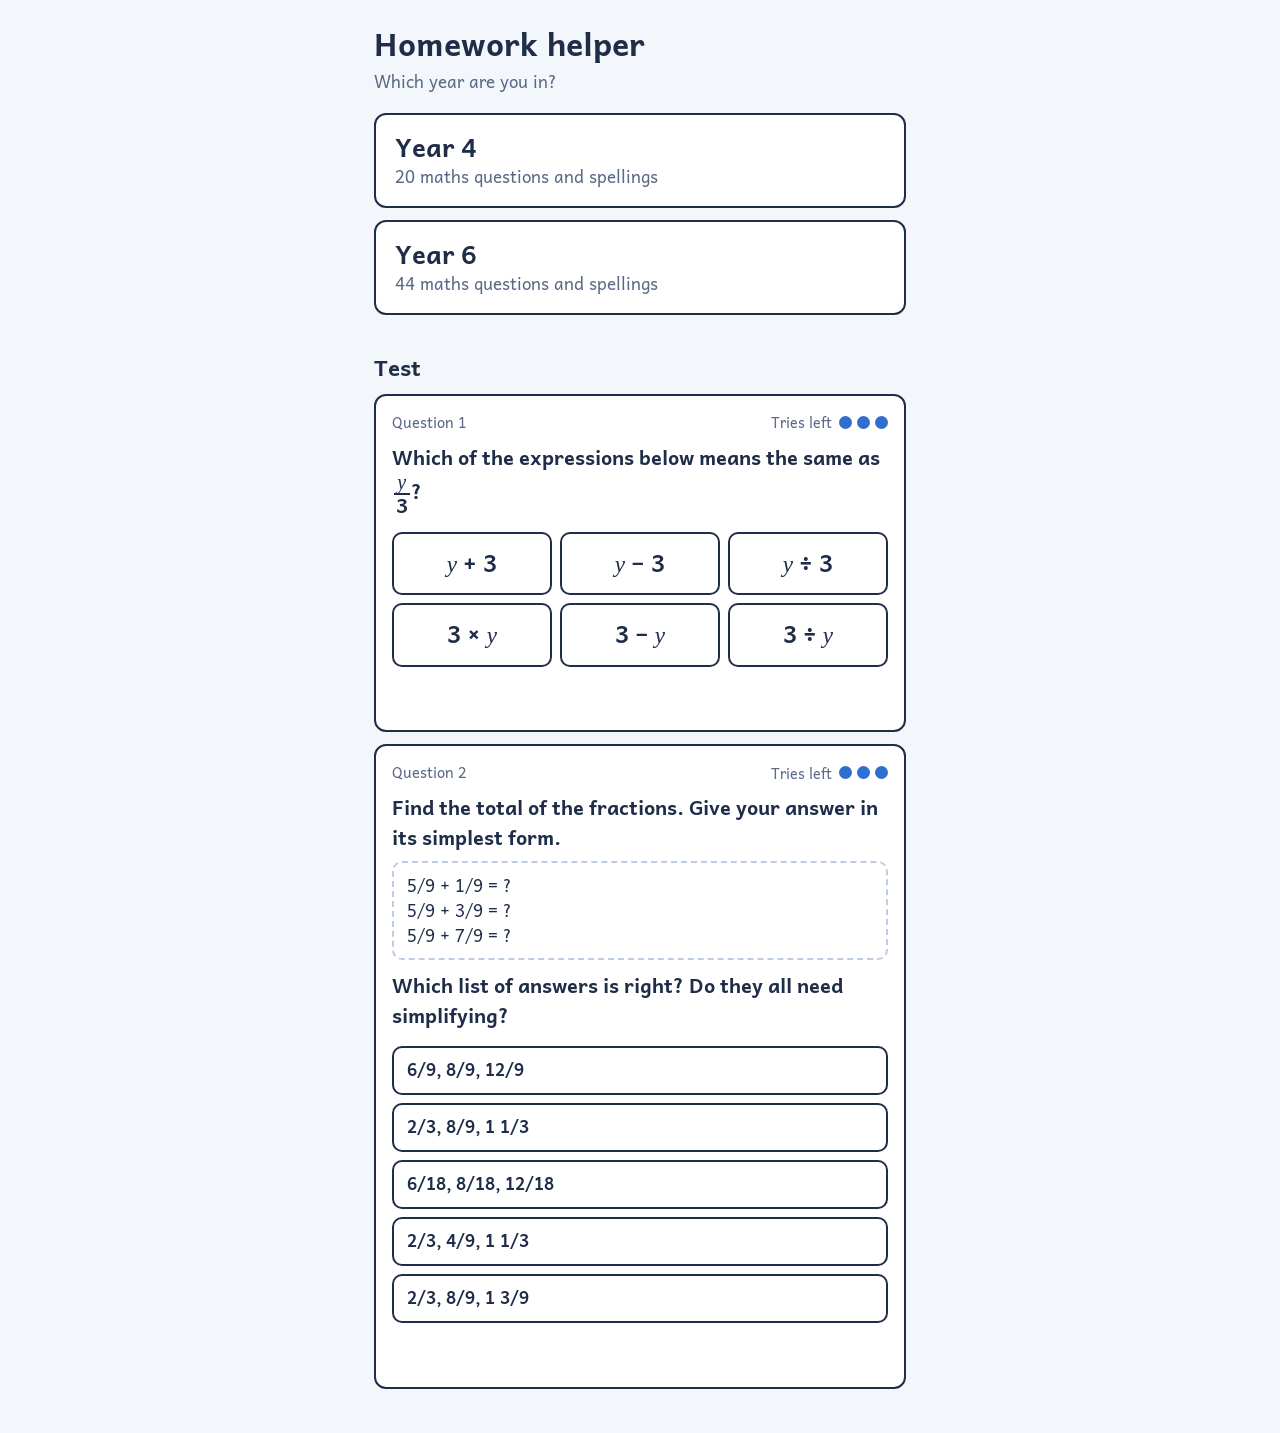
==== commit b871bc6b: "Autumn Test 10 for Year 4 and Year 6, new spellings Year 4: 20 Autumn Test 10 questions and Stage 4 " ====
--- a/index.html
+++ b/index.html
@@ -463,7 +463,7 @@
     <p class="intro">Which year are you in?</p>
     <div class="yearbtns">
       <button class="yearbtn" data-y="y4"><b>Year 4</b><span>20 maths questions and spellings</span></button>
-      <button class="yearbtn" data-y="y6"><b>Year 6</b><span>28 maths questions and spellings</span></button>
+      <button class="yearbtn" data-y="y6"><b>Year 6</b><span>44 maths questions and spellings</span></button>
     </div>
     <h2 class="sect">Test</h2>
     <div id="tests"></div>
@@ -734,7 +734,7 @@
   </div>`;
 }
 
-/* ---------- the 20 questions (Autumn Test 9) ---------- */
+/* ---------- the 20 questions (Autumn Test 10) ---------- */
 function rowsOf(s,rows,per,kOf,lab){
   let h='<div class="arr">';
   for(let r=0;r<rows;r++){
@@ -787,253 +787,241 @@
   return `<div class="bus ${s===o.k0?'fade':''}"><span></span><div class="top">${top}</div><span class="dv">${o.dv}</span><div class="in">${ins}</div></div>`;
 }
 const Q=[
-{q:`29 − 7 = ${BOX}`,ans:22,special:{36:"That's adding. This one is a take away."},
- hint:"Not quite. Take 7 ones away from 9 ones. The tens stay.",
- say:["Make 29 in a place value chart: 2 tens and 9 ones.",
-      "7 is 7 ones. Take 7 of the ones away.",
+{q:`38 − 4 = ${BOX}`,ans:34,special:{42:"That's adding. This one is a take away."},
+ hint:"Not quite. Take 4 ones away from 8 ones. The tens stay.",
+ say:["Make 38 in a place value chart: 3 tens and 8 ones.",
+      "4 is 4 ones. Take 4 of the ones away.",
       "The tens don't change. Your turn! How many ones are left? What's the whole number?"],
  draw(s){
-  return pvChart(s,0,{h:0,t:2,o:9},{col:'o',n:7,step:1},s>=2?{h:'',t:dg('2',s===2),o:dg(MQ,s===2,.2)}:null)
-   +pen(['29 = 2 tens and 9 ones','take away 7 ones','2 tens and ? ones'][s],s>=1?'rose':'','write',s===1?1:.3);
- }},
-
-{q:`7 + 6 + 2 = ${BOX}`,ans:15,
- hint:"Not quite. 7 + 2 = 9. Now work out 9 + 6.",
+  return pvChart(s,0,{h:0,t:3,o:8},{col:'o',n:4,step:1},s>=2?{h:'',t:dg('3',s===2),o:dg(MQ,s===2,.2)}:null)
+   +pen(['38 = 3 tens and 8 ones','take away 4 ones','3 tens and ? ones'][s],s>=1?'rose':'','write',s===1?1:.3);
+ }},
+
+{q:`9 + 6 + 2 = ${BOX}`,ans:17,
+ hint:"Not quite. 6 + 2 = 8. Now work out 9 + 8: add 10, then take 1 away.",
  say:["Three numbers to add. We can add them in <b>any order</b>, so look for an easy pair.",
-      "7 + 2 = 9. Now we have 9 + 6!",
-      "Trick for adding 9: add 10, then take 1 away. 10 + 6 = 16.",
-      "Your turn! 9 is one less than 10, so 9 + 6 is one less than 16. What is it?"],
- draw(s){
-  if(s===0) return '<div class="row"><span class="nc">7</span><span class="op">+</span><span class="nc">6</span><span class="op">+</span><span class="nc">2</span></div>'+pen('any order!','rose','write',.4);
-  if(s===1) return '<div class="row"><span class="nc hl">7</span><span class="op">+</span><span class="nc hl">2</span><span class="op">=</span><span class="nc pop" style="--d:.5s">9</span></div>'+pen('9 + 6','rose','write',1);
-  return `<div class="frames"><div class="fbox">${tf(9,'',s===2,i=>0.2+i*0.1)}</div><div class="fbox">${tf(6,'d-rose',s===2,i=>1.2+i*0.1)}</div></div>`+pen(s===2?'10 + 6 = 16':'9 + 6 = 16 − 1 = ?','rose','write',.4);
- }},
-
-{q:`882 + 5 = ${BOX}`,ans:887,special:{1382:"Careful! 5 is 5 ones, not 5 hundreds.",932:"Careful! 5 is 5 ones, not 5 tens."},
- hint:"Not quite. Add 5 ones to the 2 ones. The hundreds and tens stay the same.",
- say:["Make 882 in a place value chart: 8 hundreds, 8 tens and 2 ones.",
-      "5 is <b>5 ones</b>. Add 5 more ones to the chart.",
+      "6 + 2 = 8. Now we have 9 + 8!",
+      "Trick for adding 9: add 10, then take 1 away. 10 + 8 = 18.",
+      "Your turn! 9 is one less than 10, so 9 + 8 is one less than 18. What is it?"],
+ draw(s){
+  if(s===0) return '<div class="row"><span class="nc">9</span><span class="op">+</span><span class="nc">6</span><span class="op">+</span><span class="nc">2</span></div>'+pen('any order!','rose','write',.4);
+  if(s===1) return '<div class="row"><span class="nc hl">6</span><span class="op">+</span><span class="nc hl">2</span><span class="op">=</span><span class="nc pop" style="--d:.5s">8</span></div>'+pen('9 + 8','rose','write',1);
+  return `<div class="frames"><div class="fbox">${tf(9,'',s===2,i=>0.2+i*0.1)}</div><div class="fbox">${tf(8,'d-rose',s===2,i=>1.2+i*0.1)}</div></div>`+pen(s===2?'10 + 8 = 18':'9 + 8 = 18 − 1 = ?','rose','write',.4);
+ }},
+
+{q:`182 + 6 = ${BOX}`,ans:188,special:{782:"Careful! 6 is 6 ones, not 6 hundreds.",242:"Careful! 6 is 6 ones, not 6 tens."},
+ hint:"Not quite. Add 6 ones to the 2 ones. The hundreds and tens stay the same.",
+ say:["Make 182 in a place value chart: 1 hundred, 8 tens and 2 ones.",
+      "6 is <b>6 ones</b>. Add 6 more ones to the chart.",
       "Only the ones change. The hundreds and the tens stay the same.",
       "Your turn! How many ones are there now? What's the whole number?"],
  draw(s){
-  let h=pvChart(s,0,{h:8,t:8,o:7},null,s>=2?{h:dg('8',s===2),t:dg('8',s===2,.2),o:dg(MQ,s===2,.4)}:null,{col:'o',n:5,step:1});
-  return h+pen(['882 = 8 hundreds, 8 tens, 2 ones','add 5 ones','the hundreds and tens stay the same','8 hundreds, 8 tens, ? ones'][s],s>=1?'rose':'','write',s===1?1:.3);
- }},
-
-{q:`${BOX} = 2 × 7`,ans:14,special:{9:"That's 2 + 7. The × sign means lots of: 2 lots of 7.",27:"Careful! That's 27, not 2 × 7."},
- hint:"Not quite. 2 × 7 is double 7: 7 + 7.",
- say:["The box is on the left, and that's fine: = means <b>is the same as</b>. 2 × 7 means <b>2 rows of 7</b>.",
-      "Row 1: 7 dots.",
-      "Row 2: 7 more dots. 2 × 7 is the same as double 7.",
-      "Your turn! What is 7 + 7?"],
- draw(s){
-  return rowsOf(s,2,7,r=>r+1,r=>r<1?7:'?')+(s===0?pen('2 rows of 7','','write',0.2):'')+(s===3?pen('double 7 = ?','rose','fade'):'');
- }},
-
-{q:`316 + 60 = ${BOX}`,ans:376,special:{322:"Careful! 60 is 6 tens, not 6 ones.",916:"Careful! 60 is 6 tens, not 6 hundreds."},
- hint:"Not quite. 60 is 6 tens. Add them to the 1 ten. The hundreds and ones stay the same.",
- say:["Make 316 in a place value chart: 3 hundreds, 1 ten and 6 ones.",
-      "60 is the same as <b>6 tens</b>. Add 6 more tens to the chart.",
+  let h=pvChart(s,0,{h:1,t:8,o:8},null,s>=2?{h:dg('1',s===2),t:dg('8',s===2,.2),o:dg(MQ,s===2,.4)}:null,{col:'o',n:6,step:1});
+  return h+pen(['182 = 1 hundred, 8 tens, 2 ones','add 6 ones','the hundreds and tens stay the same','1 hundred, 8 tens, ? ones'][s],s>=1?'rose':'','write',s===1?1:.3);
+ }},
+
+{q:`${BOX} = 8 × 7`,ans:56,special:{15:"That's 8 + 7. The × sign means lots of: 8 lots of 7.",28:"That's only 4 × 7. 8 × 7 is double that."},
+ hint:"Not quite. 4 × 7 = 28. 8 × 7 is double 28.",
+ say:["The box is on the left, and that's fine: = means <b>is the same as</b>. 8 × 7 means <b>8 rows of 7</b>. Here's a trick: 8 is double 4.",
+      "First, 4 rows of 7: 7, 14, 21, 28. So 4 × 7 = 28.",
+      "8 rows is double 4 rows. So 8 × 7 is double 28.",
+      "Your turn! What is double 28? Tip: double 20, double 8, then add them."],
+ draw(s){
+  if(s===0) return pen(`${BOX} = 8 × 7`)+pen('8 is double 4','rose','write',.4);
+  return rowsOf(s,8,7,r=>r<4?1:2,r=>r<4?(r+1)*7:'')+pen(['','4 × 7 = 28','8 × 7 = double 28','double 28 = ?'][s],'rose','write',s===1?.8:.4);
+ }},
+
+{q:`418 + 70 = ${BOX}`,ans:488,special:{425:"Careful! 70 is 7 tens, not 7 ones.",1118:"Careful! 70 is 7 tens, not 7 hundreds."},
+ hint:"Not quite. 70 is 7 tens. Add them to the 1 ten. The hundreds and ones stay the same.",
+ say:["Make 418 in a place value chart: 4 hundreds, 1 ten and 8 ones.",
+      "70 is the same as <b>7 tens</b>. Add 7 more tens to the chart.",
       "Only the tens change. The hundreds and the ones stay the same.",
       "Your turn! How many tens are there now? What's the whole number?"],
  draw(s){
-  let h=pvChart(s,0,{h:3,t:7,o:6},null,s>=2?{h:dg('3',s===2),t:dg(MQ,s===2,.2),o:dg('6',s===2,.4)}:null,{col:'t',n:6,step:1});
-  return h+pen(['316 = 3 hundreds, 1 ten, 6 ones','add 6 tens','the hundreds and ones stay the same','3 hundreds, ? tens, 6 ones'][s],s>=1?'rose':'','write',s===1?1:.3);
- }},
-
-{q:`88 + 54 = ${BOX}`,ans:142,special:{132:"So close! In the tens, did you add the 1 you carried?",1312:"Careful! When the ones make 12, write the 2 and carry the 1 ten."},
- hint:"Not quite. Check the tens: 8 + 5 + the 1 you carried. Remember, 10 tens make 1 hundred!",
+  let h=pvChart(s,0,{h:4,t:8,o:8},null,s>=2?{h:dg('4',s===2),t:dg(MQ,s===2,.2),o:dg('8',s===2,.4)}:null,{col:'t',n:7,step:1});
+  return h+pen(['418 = 4 hundreds, 1 ten, 8 ones','add 7 tens','the hundreds and ones stay the same','4 hundreds, ? tens, 8 ones'][s],s>=1?'rose':'','write',s===1?1:.3);
+ }},
+
+{q:`91 + 54 = ${BOX}`,ans:145,special:{45:"Nearly! 9 tens + 5 tens is 14 tens. The 1 hundred goes in the hundreds column."},
+ hint:"Not quite. Check the tens: 9 + 5. Remember, 10 tens make 1 hundred!",
  say:["Column addition! Line the numbers up: tens under tens, ones under ones.",
-      "Always start with the ones: 8 + 4 = 12.",
-      "12 is 1 ten and 2 ones. Write the 2 in the ones column and carry the 1 over to the tens.",
-      "Now the tens: 8 + 5, plus the 1 you carried.",
-      "Your turn! Add up the tens. If you get 10 or more, the extra hundred goes in the hundreds column. What's the whole answer?"],
- draw(s){
-  const o=s===1||s===2,t=s>=3;
-  let h=colm(4,[CR('','',carry(s,2,'1',0.7,'2.5rem','8.1rem',t),''),R('','',hc('8',t),hc('8',o)),R('+','',hc('5',t),hc('4',o)),'-',R('',QB,QB,wd(s,2,'2',0.1))]);
-  const notes=['','8 + 4 = 12','write 2, carry 1','8 + 5 + 1 = ?','8 + 5 + 1 = ?'];
-  if(notes[s]) h+=pen(notes[s],'rose',s<4?'write':'',0.2);
+      "Always start with the ones: 1 + 4 = 5. That's less than 10, so no carrying.",
+      "Now the tens: 9 + 5. That's more than 10!",
+      "Your turn! 10 tens make 1 hundred, so the extra hundred goes in the hundreds column. What's the whole answer?"],
+ draw(s){
+  let h=colm(4,[R('','',hc('9',s>=2),hc('1',s===1)),R('+','',hc('5',s>=2),hc('4',s===1)),'-',R('',QB,QB,wd(s,1,'5',0.2))]);
+  const notes=['','1 + 4 = 5','9 + 5 = ? tens','10 tens = 1 hundred'];
+  if(notes[s]) h+=pen(notes[s],'rose',s<3?'write':'',0.3);
   return h;
  }},
 
-{q:`${BOX} = 42 ÷ 3`,ans:14,special:{39:"That's 42 − 3. ÷ 3 means share into 3 equal groups.",126:"That's 42 × 3. ÷ 3 means share into 3 equal groups."},
- hint:"Not quite. 4 ÷ 3 = 1 remainder 1. Carry the 1 to make 12. Then 12 ÷ 3.",
- say:["The box is on the left, and that's fine! Work out 42 ÷ 3 with the bus stop method. The 3 waits outside and 42 goes inside.",
+{q:`${BOX} = 45 ÷ 3`,ans:15,special:{42:"That's 45 − 3. ÷ 3 means share into 3 equal groups.",135:"That's 45 × 3. ÷ 3 means share into 3 equal groups."},
+ hint:"Not quite. 4 ÷ 3 = 1 remainder 1. Carry the 1 to make 15. Then 15 ÷ 3.",
+ say:["The box is on the left, and that's fine! Work out 45 ÷ 3 with the bus stop method. The 3 waits outside and 45 goes inside.",
       "How many 3s go into 4? One 3 fits, with 1 left over. Write the 1 on top of the 4.",
-      "Carry the 1 that's left over to the next digit. Now the 2 becomes 12.",
-      "Your turn! How many 3s go into 12? Write it on top. What's the whole answer?"],
- draw(s){
-  let h=busStop(s,{dv:'3',a:'4',b:'2',k0:0,kw:1,kc:2,kfin:3,first:'1',carry:'1'});
-  const notes=['','one 3 in 4, 1 left over','1 and 2 make 12','12 ÷ 3 = ?'];
+      "Carry the 1 that's left over to the next digit. Now the 5 becomes 15.",
+      "Your turn! How many 3s go into 15? Write it on top. What's the whole answer?"],
+ draw(s){
+  let h=busStop(s,{dv:'3',a:'4',b:'5',k0:0,kw:1,kc:2,kfin:3,first:'1',carry:'1'});
+  const notes=['','one 3 in 4, 1 left over','1 and 5 make 15','15 ÷ 3 = ?'];
   if(notes[s]) h+=pen(notes[s],'rose',s<3?'write':'',0.6);
   return h;
  }},
 
-{q:`${fr(2,8)} + ${fr(3,8)} = ${BOX}`,ans:[5,8],frac:true,
+{q:`${fr(1,8)} + ${fr(5,8)} = ${BOX}`,ans:[6,8],frac:true,
  hint:"Not quite. Count all the shaded pieces. The bottom number stays 8.",
  say:["The bottom number is 8. It tells us the whole bar is cut into <b>8 equal pieces</b>. Each piece is one eighth.",
-      "Two eighths: shade 2 of the pieces blue.",
-      "Add three eighths: shade 3 more pieces pink.",
+      "One eighth: shade 1 piece blue.",
+      "Add five eighths: shade 5 more pieces pink.",
       "The pieces are still eighths, so the bottom number stays 8. Don't add the bottom numbers! Your turn! How many eighths are shaded altogether?"],
  draw(s){
-  return fbarN(s,8,2,1,3,2,'add')+pen(['8 equal pieces',`${fr(2,8)} shaded`,`${fr(2,8)} + ${fr(3,8)}`,`${fr('?',8)} altogether`][s],s===3?'rose':'','write',0.2);
- }},
-
-{q:`93 − 69 = ${BOX}`,ans:24,special:{36:"Careful! In the ones, you can't do 9 − 3 instead of 3 − 9. Exchange a ten for 10 ones.",162:"That's adding. This one is a take away.",34:"So close! After the exchange, the tens are 8 − 6, not 9 − 6."},
- hint:"Not quite. After the exchange, the ones are 13 − 9 and the tens are 8 − 6.",
+  return fbarN(s,8,1,1,5,2,'add')+pen(['8 equal pieces',`${fr(1,8)} shaded`,`${fr(1,8)} + ${fr(5,8)}`,`${fr('?',8)} altogether`][s],s===3?'rose':'','write',0.2);
+ }},
+
+{q:`87 − 39 = ${BOX}`,ans:48,special:{52:"Careful! In the ones, you can't do 9 − 7 instead of 7 − 9. Exchange a ten for 10 ones.",126:"That's adding. This one is a take away.",58:"So close! After the exchange, the tens are 7 − 3, not 8 − 3."},
+ hint:"Not quite. After the exchange, the ones are 17 − 9 and the tens are 7 − 3.",
  say:["Column subtraction! Line up the numbers: tens under tens, ones under ones. Always start with the ones.",
-      "Ones: 3 − 9. Uh oh! We can't take 9 away from 3. We need to <b>exchange</b>.",
-      "Exchange 1 ten for 10 ones. The 9 tens become 8 tens, and the 3 ones become 13 ones.",
-      "Your turn! Work out 13 − 9 for the ones, then 8 − 6 for the tens. What's the whole answer?"],
+      "Ones: 7 − 9. Uh oh! We can't take 9 away from 7. We need to <b>exchange</b>.",
+      "Exchange 1 ten for 10 ones. The 8 tens become 7 tens, and the 7 ones become 17 ones.",
+      "Your turn! Work out 17 − 9 for the ones, then 7 − 3 for the tens. What's the whole answer?"],
  draw(s){
   const ex=s>=2,a=s===2;
-  const nine={t:'9',c:ex?('strike '+(a?'anim':'')):''};
-  const eight=ex?{t:`<span class="${a?'write':''}" ${a?D(0.5):''}>8</span>`}:'';
-  const three={t:(ex?`<span class="sup ${a?'hop':''}" style="--d:1.1s;--hx:-2.5rem;--hy:0rem">1</span>`:'')+'3',c:(s===1||s===2)?'on':''};
-  let h=colm(3,[CR('',eight,''),R('',nine,three),R('−','6',hc('9',s===1)),'-',R('',QB,QB)]);
-  const notes=['','3 − 9? Not enough ones!','1 ten → 10 ones','13 − 9 = ?   8 − 6 = ?'];
+  const eight={t:'8',c:ex?('strike '+(a?'anim':'')):''};
+  const seven=ex?{t:`<span class="${a?'write':''}" ${a?D(0.5):''}>7</span>`}:'';
+  const ones={t:(ex?`<span class="sup ${a?'hop':''}" style="--d:1.1s;--hx:-2.5rem;--hy:0rem">1</span>`:'')+'7',c:(s===1||s===2)?'on':''};
+  let h=colm(3,[CR('',seven,''),R('',eight,ones),R('−','3',hc('9',s===1)),'-',R('',QB,QB)]);
+  const notes=['','7 − 9? Not enough ones!','1 ten → 10 ones','17 − 9 = ?   7 − 3 = ?'];
   if(notes[s]) h+=pen(notes[s],'rose',s<3?'write':'',a?1.5:0.2);
   return h;
  }},
 
-{q:`${fr(1,3)} of 33 = ${BOX}`,ans:11,special:{99:"That's 33 × 3. One third means share into 3 equal groups.",30:"That's 33 − 3. One third means share into 3 equal groups."},
+{q:`${fr(1,5)} of 35 = ${BOX}`,ans:7,special:{175:"That's 35 × 5. One fifth means share into 5 equal groups.",30:"That's 35 − 5. One fifth means share into 5 equal groups."},
  hint:"Not quite. Count the counters in just one group.",
- say:["To find <b>one third</b>, split into 3 equal groups and look at just one group. It's the same as 33 ÷ 3.",
-      "Here are 33 counters.",
-      "Deal them out one at a time into 3 groups, just like dealing cards.",
-      "One group is one third. Your turn! How many counters are in one group?"],
- draw(s){
-  return (s===0?pen('33 shared into 3 equal groups','','write',0.2):'')+dealGroups(s,33,3,1,2,3,1)+(s>=3?pen(`${fr(1,3)} of 33 = ?`,'rose','fade'):'');
- }},
-
-{q:`8 × 6 × 7 = ${BOX}`,ans:336,special:{21:"That's 8 + 6 + 7. These are all ×, so multiply.",48:"That's only 8 × 6. Now multiply that by 7."},
- hint:"Not quite. 8 × 6 = 48. Then 40 × 7 = 280 and 8 × 7 = 56. Add them.",
- say:["Three numbers to multiply. Start with a times table fact you know: 8 × 6 = 48.",
-      "Now it's 48 × 7. Split 48 into 40 and 8, and multiply each part by 7.",
-      "40 × 7: 4 × 7 = 28, so 4 tens × 7 = 28 tens. That's 280.",
-      "Your turn! Work out 8 × 7, then add it to 280."],
- draw(s){
-  if(s===0) return '<div class="row"><span class="nc expr hl">8 × 6</span><span class="op">×</span><span class="nc">7</span></div>'+pen('8 × 6 = 48','rose','write',.5);
-  if(s===1) return '<div class="row"><span class="nc wide">48</span><span class="op">×</span><span class="nc">7</span></div>'+pen('48 = 40 + 8','rose','write',.4);
-  if(s===2) return pen('48 × 7 = (40 × 7) + (8 × 7)')+pen('40 × 7 = 280','rose','write',.3);
-  return pen('40 × 7 = 280')+pen('8 × 7 = ?   280 + ? = ?','rose','fade');
- }},
-
-{q:`${fr(8,9)} − ${fr(3,9)} = ${BOX}`,ans:[5,9],frac:true,
- hint:"Not quite. Count the shaded pieces that are left. The bottom number stays 9.",
- say:["The bottom number is 9. It tells us the whole bar is cut into <b>9 equal pieces</b>. Each piece is one ninth.",
-      "Eight ninths means 8 of those pieces are shaded.",
-      "Take away three ninths: rub out 3 of the shaded pieces.",
-      "The pieces are still ninths, so the bottom number stays 9. Your turn! How many ninths are left?"],
- draw(s){
-  return fbarN(s,9,8,1,3,2,'take')+pen(['9 equal pieces',`${fr(8,9)} shaded`,`${fr(8,9)} − ${fr(3,9)}`,`${fr('?',9)} left`][s],s===3?'rose':'','write',0.2);
- }},
-
-{q:`8 × 9 = ${BOX}`,ans:72,special:{17:"That's 8 + 9. The × sign means lots of: 8 lots of 9.",80:"So close! That's 8 × 10. 8 × 9 is one 8 less."},
- hint:"Not quite. 8 × 10 = 80. Take away one 8.",
- say:["8 × 9 means <b>8 lots of 9</b>. Here's a trick for × 9: do × 10, then take one lot away.",
-      "8 rows with 10 dots in each row. That's 8 × 10 = 80.",
-      "But we only want 9 in each row, so take away one column of 8 dots.",
-      "Your turn! What is 80 − 8?"],
- draw(s){
-  if(s===0) return pen('8 × 9')+pen('× 9 trick: × 10, then take one lot away','rose','write',.4);
-  let h='<div class="arr">';
-  for(let r=0;r<8;r++){
-    h+='<div class="arrrow">';
-    for(let c=0;c<10;c++){const L=life(s,1,c===9?2:null,r*0.12+c*0.02,r*0.1,'pop','vanish');h+=L?`<span class="dot ${c===9?'d-rose':''} ${L.c}" ${sty(L)}></span>`:'<span class="dot d-ghost"></span>';}
-    h+='</div>';
-  }
-  h+='</div>';
-  return h+pen(['','8 × 10 = 80','take away 8','80 − 8 = ?'][s],'rose','write',s===1?1.1:.5);
- }},
-
-{q:`28 + ${BOX} = 89`,ans:61,special:{117:"That's 28 + 89. The box is a part, not the whole, so take away instead."},
- hint:"Not quite. Work out 89 − 28: 9 − 8 in the ones and 8 − 2 in the tens.",
- say:["28 add something makes 89. Let's draw it as a bar.",
-      "The whole bar is 89. It's made of two parts: 28 and the mystery number.",
-      "To find a missing part, take the part you know away from the whole: 89 − 28.",
-      "Column subtraction. Ones: 9 − 8 = 1.",
-      "Your turn! Tens: 8 − 2. What's the missing number?"],
- draw(s){
-  if(s<3){let h=bar(s,0,'89',[{t:'28',f:28},{t:MQ,f:61}],1);if(s===2)h+=pen('89 − 28','rose','write',.2);return h;}
-  return colm(3,[R('',hc('8',s===4),hc('9',s===3)),R('−',hc('2',s===4),hc('8',s===3)),'-',R('',QB,wd(s,3,'1',.2))])+pen(s===3?'9 − 8 = 1':'8 − 2 = ?','rose','write',.3);
- }},
-
-{q:`56 ÷ 4 = ${BOX}`,ans:14,special:{52:"That's 56 − 4. ÷ means how many 4s fit into 56."},
- hint:"Not quite. How many 4s are in 16? Count in 4s: 4, 8, 12…",
- say:["Bus stop method! The 4 waits outside the bus stop and 56 goes inside. Work from left to right.",
-      "How many 4s go into 5? One 4 fits, with 1 left over. Write the 1 on top of the 5.",
-      "Carry the 1 that's left over to the next digit. Now the 6 becomes 16.",
-      "Your turn! How many 4s go into 16? Write it on top. What's the whole answer?"],
- draw(s){
-  let h=busStop(s,{dv:'4',a:'5',b:'6',k0:0,kw:1,kc:2,kfin:3,first:'1',carry:'1'});
-  const notes=['','one 4 in 5, 1 left over','1 and 6 make 16','16 ÷ 4 = ?'];
+ say:["To find <b>one fifth</b>, split into 5 equal groups and look at just one group. It's the same as 35 ÷ 5.",
+      "Here are 35 counters.",
+      "Deal them out one at a time into 5 groups, just like dealing cards.",
+      "One group is one fifth. Your turn! How many counters are in one group?"],
+ draw(s){
+  return (s===0?pen('35 shared into 5 equal groups','','write',0.2):'')+dealGroups(s,35,5,1,2,3,1)+(s>=3?pen(`${fr(1,5)} of 35 = ?`,'rose','fade'):'');
+ }},
+
+{q:`8 × 7 × 7 = ${BOX}`,ans:392,special:{22:"That's 8 + 7 + 7. These are all ×, so multiply.",56:"That's only 8 × 7. Now multiply that by 7."},
+ hint:"Not quite. 8 × 7 = 56. Then 50 × 7 = 350 and 6 × 7 = 42. Add them.",
+ say:["Three numbers to multiply. Start with a times table fact you know: 8 × 7 = 56.",
+      "Now it's 56 × 7. Split 56 into 50 and 6, and multiply each part by 7.",
+      "50 × 7: 5 × 7 = 35, so 5 tens × 7 = 35 tens. That's 350.",
+      "Your turn! Work out 6 × 7, then add it to 350."],
+ draw(s){
+  if(s===0) return '<div class="row"><span class="nc expr hl">8 × 7</span><span class="op">×</span><span class="nc">7</span></div>'+pen('8 × 7 = 56','rose','write',.5);
+  if(s===1) return '<div class="row"><span class="nc wide">56</span><span class="op">×</span><span class="nc">7</span></div>'+pen('56 = 50 + 6','rose','write',.4);
+  if(s===2) return pen('56 × 7 = (50 × 7) + (6 × 7)')+pen('50 × 7 = 350','rose','write',.3);
+  return pen('50 × 7 = 350')+pen('6 × 7 = ?   350 + ? = ?','rose','fade');
+ }},
+
+{q:`${fr(4,7)} − ${fr(1,7)} = ${BOX}`,ans:[3,7],frac:true,
+ hint:"Not quite. Count the shaded pieces that are left. The bottom number stays 7.",
+ say:["The bottom number is 7. It tells us the whole bar is cut into <b>7 equal pieces</b>. Each piece is one seventh.",
+      "Four sevenths means 4 of those pieces are shaded.",
+      "Take away one seventh: rub out 1 of the shaded pieces.",
+      "The pieces are still sevenths, so the bottom number stays 7. Your turn! How many sevenths are left?"],
+ draw(s){
+  return fbarN(s,7,4,1,1,2,'take')+pen(['7 equal pieces',`${fr(4,7)} shaded`,`${fr(4,7)} − ${fr(1,7)}`,`${fr('?',7)} left`][s],s===3?'rose':'','write',0.2);
+ }},
+
+{q:`2 × 9 = ${BOX}`,ans:18,special:{11:"That's 2 + 9. The × sign means lots of: 2 lots of 9.",29:"Careful! That's 29, not 2 × 9."},
+ hint:"Not quite. 2 × 9 is double 9: 9 + 9.",
+ say:["2 × 9 means <b>2 rows of 9</b>.",
+      "Row 1: 9 dots.",
+      "Row 2: 9 more dots. 2 × 9 is the same as double 9.",
+      "Your turn! What is 9 + 9? (Trick: 10 + 10 = 20, then take 2 away.)"],
+ draw(s){
+  return rowsOf(s,2,9,r=>r+1,r=>r<1?9:'?')+(s===0?pen('2 rows of 9','','write',0.2):'')+(s===3?pen('double 9 = ?','rose','fade'):'');
+ }},
+
+{q:`78 + ${BOX} = 98`,ans:20,special:{176:"That's 78 + 98. The box is a part, not the whole, so take away instead."},
+ hint:"Not quite. Work out 98 − 78: 8 − 8 in the ones and 9 − 7 in the tens.",
+ say:["78 add something makes 98. Let's draw it as a bar.",
+      "The whole bar is 98. It's made of two parts: 78 and the mystery number.",
+      "To find a missing part, take the part you know away from the whole: 98 − 78.",
+      "Column subtraction. Ones: 8 − 8 = 0.",
+      "Your turn! Tens: 9 − 7. What's the missing number? (Keep the 0 in the ones!)"],
+ draw(s){
+  if(s<3){let h=bar(s,0,'98',[{t:'78',f:78},{t:MQ,f:20}],1);if(s===2)h+=pen('98 − 78','rose','write',.2);return h;}
+  return colm(3,[R('',hc('9',s===4),hc('8',s===3)),R('−',hc('7',s===4),hc('8',s===3)),'-',R('',QB,wd(s,3,'0',.2))])+pen(s===3?'8 − 8 = 0':'9 − 7 = ?','rose','write',.3);
+ }},
+
+{q:`60 ÷ 4 = ${BOX}`,ans:15,special:{56:"That's 60 − 4. ÷ means how many 4s fit into 60."},
+ hint:"Not quite. How many 4s are in 20? Count in 4s: 4, 8, 12…",
+ say:["Bus stop method! The 4 waits outside the bus stop and 60 goes inside. Work from left to right.",
+      "How many 4s go into 6? One 4 fits, with 2 left over. Write the 1 on top of the 6.",
+      "Carry the 2 that's left over to the next digit. Now the 0 becomes 20.",
+      "Your turn! How many 4s go into 20? Write it on top. What's the whole answer?"],
+ draw(s){
+  let h=busStop(s,{dv:'4',a:'6',b:'0',k0:0,kw:1,kc:2,kfin:3,first:'1',carry:'2'});
+  const notes=['','one 4 in 6, 2 left over','2 and 0 make 20','20 ÷ 4 = ?'];
   if(notes[s]) h+=pen(notes[s],'rose',s<3?'write':'',0.6);
   return h;
  }},
 
-{q:`98 − ${BOX} = 35`,ans:63,special:{133:"That's 98 + 35. The box is a part, not the whole, so take away instead."},
- hint:"Not quite. Work out 98 − 35: 8 − 5 in the ones and 9 − 3 in the tens.",
- say:["Start with 98, take something away, and 35 is left. The whole bar is 98, made of the mystery number and 35.",
-      "To find a missing part, take the part you know away from the whole: 98 − 35.",
-      "Column subtraction. Ones: 8 − 5 = 3.",
-      "Your turn! Tens: 9 − 3. Check: your answer + 35 should make 98."],
- draw(s){
-  if(s<2) return bar(s,0,'98',[{t:MQ,f:63},{t:'35 left',f:35}],0)+(s===1?pen('98 − 35','rose','write',.2):'');
-  return colm(3,[R('',hc('9',s===3),hc('8',s===2)),R('−',hc('3',s===3),hc('5',s===2)),'-',R('',QB,wd(s,2,'3',.2))])+pen(s===2?'8 − 5 = 3':'9 − 3 = ?','rose','write',.3);
- }},
-
-{q:`${BOX} = 50 × 8`,ans:400,special:{58:"That's 50 + 8. The × sign means lots of: 8 lots of 50.",40:"So close! That's 5 × 8. 50 is 5 tens, so the answer is 40 tens.",4000:"That's too big. 50 is 5 tens, so the answer is 40 tens."},
- hint:"Not quite. 5 × 8 = 40, so 50 × 8 is 40 tens.",
- say:["The box is on the left, and that's fine! 50 is the same as <b>5 tens</b>. So 50 × 8 is 8 lots of 5 tens.",
-      "Here are 8 groups, each with 5 tens rods.",
-      "Count the tens: 5 × 8 = 40. So there are 40 tens altogether.",
-      "Your turn! How much are 40 tens worth? (Remember: 10 tens make 100.)"],
- draw(s){
-  if(s===0) return pen(`${BOX} = 50 × 8`)+pen('50 = 5 tens','rose','write',.4);
+{q:`78 − ${BOX} = 34`,ans:44,special:{112:"That's 78 + 34. The box is a part, not the whole, so take away instead."},
+ hint:"Not quite. Work out 78 − 34: 8 − 4 in the ones and 7 − 3 in the tens.",
+ say:["Start with 78, take something away, and 34 is left. The whole bar is 78, made of the mystery number and 34.",
+      "To find a missing part, take the part you know away from the whole: 78 − 34.",
+      "Column subtraction. Ones: 8 − 4 = 4.",
+      "Your turn! Tens: 7 − 3. Check: your answer + 34 should make 78."],
+ draw(s){
+  if(s<2) return bar(s,0,'78',[{t:MQ,f:44},{t:'34 left',f:34}],0)+(s===1?pen('78 − 34','rose','write',.2):'');
+  return colm(3,[R('',hc('7',s===3),hc('8',s===2)),R('−',hc('3',s===3),hc('4',s===2)),'-',R('',QB,wd(s,2,'4',.2))])+pen(s===2?'8 − 4 = 4':'7 − 3 = ?','rose','write',.3);
+ }},
+
+{q:`${BOX} = 50 × 5`,ans:250,special:{55:"That's 50 + 5. The × sign means lots of: 5 lots of 50.",25:"So close! That's 5 × 5. 50 is 5 tens, so the answer is 25 tens.",2500:"That's too big. 50 is 5 tens, so the answer is 25 tens."},
+ hint:"Not quite. 5 × 5 = 25, so 50 × 5 is 25 tens.",
+ say:["The box is on the left, and that's fine! 50 is the same as <b>5 tens</b>. So 50 × 5 is 5 lots of 5 tens.",
+      "Here are 5 groups, each with 5 tens rods.",
+      "Count the tens: 5 × 5 = 25. So there are 25 tens altogether.",
+      "Your turn! How much are 25 tens worth? (Remember: 10 tens make 100.)"],
+ draw(s){
+  if(s===0) return pen(`${BOX} = 50 × 5`)+pen('50 = 5 tens','rose','write',.4);
   let h='<div class="groups" style="gap:.4rem">';
-  for(let g=0;g<8;g++){h+=`<div class="grp" style="width:4.6rem;height:4.6rem;padding:8px;gap:2px">`;for(let j=0;j<5;j++)h+=el('span','rod',life(s,1,null,g*0.2+j*0.03),'','height:2.6rem;width:.55rem');h+='</div>';}
+  for(let g=0;g<5;g++){h+=`<div class="grp" style="width:4.6rem;height:4.6rem;padding:8px;gap:2px">`;for(let j=0;j<5;j++)h+=el('span','rod',life(s,1,null,g*0.2+j*0.03),'','height:2.6rem;width:.55rem');h+='</div>';}
   h+='</div>';
-  return h+pen(['','8 lots of 5 tens','5 × 8 = 40 tens','40 tens = ?'][s],s>=2?'rose':'','write',s===1?1.8:.3);
- }},
-
-{q:`39 × 4 = ${BOX}`,ans:156,special:{43:"That's 39 + 4. The × sign means lots of: 39 lots of 4.",126:"So close! In the tens, did you add the 3 you carried?"},
- hint:"Not quite. In the tens, work out 3 × 4 and add the 3 you carried.",
- say:["Short multiplication! Multiply each digit by 4. Always start with the ones.",
-      "Ones: 9 × 4 = 36.",
-      "36 is 3 tens and 6 ones. Write the 6 in the ones column and carry the 3 over to the tens.",
-      "Your turn! Tens: 3 × 4, then add the 3 you carried. If it's 10 or more, the extra hundred goes in the hundreds column. What's the whole answer?"],
+  return h+pen(['','5 lots of 5 tens','5 × 5 = 25 tens','25 tens = ?'][s],s>=2?'rose':'','write',s===1?1.2:.3);
+ }},
+
+{q:`99 × 3 = ${BOX}`,ans:297,special:{102:"That's 99 + 3. The × sign means lots of: 99 lots of 3.",277:"So close! In the tens, did you add the 2 you carried?"},
+ hint:"Not quite. In the tens, work out 9 × 3 and add the 2 you carried.",
+ say:["Short multiplication! Multiply each digit by 3. Always start with the ones.",
+      "Ones: 9 × 3 = 27.",
+      "27 is 2 tens and 7 ones. Write the 7 in the ones column and carry the 2 over to the tens.",
+      "Your turn! Tens: 9 × 3, then add the 2 you carried. The tens and hundreds go in their columns. What's the whole answer? (Check: 100 × 3 = 300, so it's just under that.)"],
  draw(s){
   const o=s===1||s===2,t=s>=3;
-  let h=colm(4,[CR('','',carry(s,2,'3',0.7,'2.5rem','8.1rem',t),''),R('','',hc('3',t),hc('9',o)),R('×','','',hc('4',true)),'-',R('',QB,QB,wd(s,2,'6',0.1))]);
-  const notes=['','9 × 4 = 36','write 6, carry 3','3 × 4 + 3 = ?'];
+  let h=colm(4,[CR('','',carry(s,2,'2',0.7,'2.5rem','8.1rem',t),''),R('','',hc('9',t),hc('9',o)),R('×','','',hc('3',true)),'-',R('',QB,QB,wd(s,2,'7',0.1))]);
+  const notes=['','9 × 3 = 27','write 7, carry 2','9 × 3 + 2 = ?'];
   if(notes[s]) h+=pen(notes[s],'rose',s<3?'write':'',0.2);
   return h;
  }},
 
-{q:`${fr(2,3)} of 69 = ${BOX}`,ans:46,special:{23:"That's one third. Two thirds is 2 of the parts.",138:"That's 69 × 2. First find one third: 69 ÷ 3."},
- hint:"Not quite. One third of 69 is 69 ÷ 3. Then take 2 of those parts.",
- say:["To find <b>two thirds</b>: first find <b>one third</b> by splitting into 3 equal parts. Then take <b>2</b> of the parts.",
-      "Split 69 into 3 equal parts. Each part is one third: 69 ÷ 3.",
-      "69 is 6 tens and 9 ones. 6 tens ÷ 3 = 2 tens, and 9 ones ÷ 3 = 3 ones. That's one part.",
-      "Your turn! Two thirds is 2 of the parts. Add one part to another one part."],
- draw(s){
-  let h=`<div class="bm"><div class="whole ${s===0?'fade':''}">69</div>`;
-  if(s>=1){h+='<div class="parts">';for(let i=0;i<3;i++){const sh=s>=3&&i<2;h+=`<div class="part ${sh?'shade':''} ${s===1?'pop':''}" style="flex:1 1 0px;--d:${s===1?0.2+i*0.15:0}s">${MQ}</div>`;}h+='</div>';}
-  h+='</div>';
-  return h+pen([`${fr(2,3)} of 69`,'3 equal parts: 69 ÷ 3 each','6 tens ÷ 3 = 2 tens, 9 ones ÷ 3 = 3 ones','2 parts = ?'][s],s>=2?'rose':'','write',.4);
- }},
-
-{q:`93 × 7 = ${BOX}`,ans:651,special:{100:"That's 93 + 7. The × sign means lots of: 93 lots of 7.",631:"So close! In the tens, did you add the 2 you carried?"},
- hint:"Not quite. In the tens, work out 9 × 7 and add the 2 you carried.",
- say:["Short multiplication! Multiply each digit by 7. Always start with the ones.",
-      "Ones: 3 × 7 = 21.",
-      "21 is 2 tens and 1 one. Write the 1 in the ones column and carry the 2 over to the tens.",
-      "Your turn! Tens: 9 × 7, then add the 2 you carried. The tens and hundreds go in their columns. What's the whole answer?"],
+{q:`${fr(3,4)} of 36 = ${BOX}`,ans:27,special:{9:"That's one quarter. Three quarters is 3 of the groups.",12:"That's one third. This is quarters: share into 4 groups."},
+ hint:"Not quite. One quarter of 36 is 9. Count the counters in 3 of the groups.",
+ say:["To find <b>three quarters</b>: first split into 4 equal groups to find one quarter. Then take <b>3</b> of the groups.",
+      "Here are 36 counters.",
+      "Deal them out one at a time into 4 groups, just like dealing cards. Each group is one quarter.",
+      "We want three quarters, so take 3 of the groups. Your turn! How many counters are in 3 groups altogether?"],
+ draw(s){
+  return (s===0?pen('36 shared into 4 equal groups','','write',0.2):'')+dealGroups(s,36,4,1,2,3,3)+(s>=3?pen(`${fr(3,4)} of 36 = 3 groups = ?`,'rose','fade'):'');
+ }},
+
+{q:`73 × 4 = ${BOX}`,ans:292,special:{77:"That's 73 + 4. The × sign means lots of: 73 lots of 4.",282:"So close! In the tens, did you add the 1 you carried?"},
+ hint:"Not quite. In the tens, work out 7 × 4 and add the 1 you carried.",
+ say:["Short multiplication! Multiply each digit by 4. Always start with the ones.",
+      "Ones: 3 × 4 = 12.",
+      "12 is 1 ten and 2 ones. Write the 2 in the ones column and carry the 1 over to the tens.",
+      "Your turn! Tens: 7 × 4, then add the 1 you carried. The tens and hundreds go in their columns. What's the whole answer?"],
  draw(s){
   const o=s===1||s===2,t=s>=3;
-  let h=colm(4,[CR('','',carry(s,2,'2',0.7,'2.5rem','8.1rem',t),''),R('','',hc('9',t),hc('3',o)),R('×','','',hc('7',true)),'-',R('',QB,QB,wd(s,2,'1',0.1))]);
-  const notes=['','3 × 7 = 21','write 1, carry 2','9 × 7 + 2 = ?'];
+  let h=colm(4,[CR('','',carry(s,2,'1',0.7,'2.5rem','8.1rem',t),''),R('','',hc('7',t),hc('3',o)),R('×','','',hc('4',true)),'-',R('',QB,QB,wd(s,2,'2',0.1))]);
+  const notes=['','3 × 4 = 12','write 2, carry 1','7 × 4 + 1 = ?'];
   if(notes[s]) h+=pen(notes[s],'rose',s<3?'write':'',0.2);
   return h;
  }}
@@ -1168,7 +1156,7 @@
   return h+'</div>';
 }
 
-/* ---------- the 28 questions (Autumn Test 9) ---------- */
+/* ---------- the 44 questions (Autumn Test 10 and a multiplying challenge) ---------- */
 function mults(d,s,k,hi=-1){
   if(s<k) return '';
   let h='<div class="mults">';
@@ -1244,413 +1232,461 @@
   }
   return h+'</div>';
 }
+// area model for multiplying fractions: b columns × d rows; a columns blue from step 1, c rows pink from step 2
+function areaGrid(s,a,b,c,d){
+  const cell=Math.min(1.7,15/b,11/d).toFixed(2);
+  let h=`<div class="agrid ${s===1?'fade':''}" style="grid-template-columns:repeat(${b},${cell}rem);grid-auto-rows:${cell}rem">`;
+  for(let r=0;r<d;r++)for(let k=0;k<b;k++){
+    const A=s>=1&&k<a,C=s>=2&&r<c;
+    h+=`<i class="${A&&C?'ac':A?'a':C?'c':''} ${s===2&&C?'pop':''}" ${s===2&&C?D(0.2+r*0.15):''}></i>`;
+  }
+  return h+'</div>';
+}
+// a short "step by step" picture made of pen lines; line k appears at step k
+const lines=(s,arr,last)=>arr.slice(0,s+1).map((t,k)=>pen(t,k===s&&s>0?'rose':'',k===s?'write':'',.3)).join('')+(last&&s===arr.length-1?'':'');
+
 const Q=[
-{q:`${BOX} = 0 × 18`,ans:0,special:{18:"0 × 18 means 0 lots of 18: no groups at all.",180:"That's 10 × 18. This is 0 lots of 18."},
- hint:"Not quite. 0 lots of 18… how much is that altogether?",
- say:["The box is on the left, and that's fine: = means <b>is the same as</b>. 0 × 18 means <b>0 lots of 18</b>: no groups at all.",
-      "You can swap a multiplication round: 0 × 18 is the same as 18 × 0. That's 18 plates with nothing on them.",
-      "Your turn! How much is there altogether?"],
- draw(s){
-  if(s===0) return pen('0 lots of 18','','write',.2)+pen('no groups at all','rose','write',.8);
-  let h='<div class="plates small">';for(let i=0;i<18;i++)h+=`<span class="plate ${s===1?'pop':''}" ${D(i*0.05)}></span>`;h+='</div>';
-  return h+pen(['','18 × 0: 18 empty plates','0 × 18 = ?'][s],s===2?'rose':'','write',.5);
- }},
-
-{q:`832 ÷ 1 = ${BOX}`,ans:832,special:{1:"That would be 832 ÷ 832. ÷ 1 means sharing into just 1 group.",831:"That's 832 − 1. ÷ 1 means sharing into 1 group.",833:"That's 832 + 1. ÷ 1 means sharing into 1 group."},
- hint:"Not quite. Sharing into just 1 group: does anything change?",
- say:["÷ 1 means <b>share into 1 group</b>. Let's try a small one first: 5 ÷ 1.",
-      "Share 5 counters into 1 group: every counter goes into that one group. So 5 ÷ 1 = 5.",
-      "It works for any number: dividing by 1 leaves the number the same. So 476 ÷ 1 = 476.",
-      "Your turn! What is 832 ÷ 1?"],
- draw(s){
-  if(s===0) return pen('5 ÷ 1: share 5 into 1 group','','write',.2);
-  if(s===1) return deal(1,5,1,1,9,[])+pen('5 ÷ 1 = 5','rose','write',.9);
-  if(s===2) return pen('5 ÷ 1 = 5')+pen('476 ÷ 1 = 476','rose','write',.3);
-  return pen('any number ÷ 1 stays the same')+pen('832 ÷ 1 = ?','rose','fade');
- }},
-
-{q:`13<sup>2</sup> = ${BOX}`,ans:169,special:{26:"Careful! 13² isn't 13 × 2. The little 2 means 13 × 13.",15:"Careful! 13² isn't 13 + 2. It means 13 × 13."},
- hint:"Not quite. 13 × 10 = 130 and 13 × 3 = 39. Add them.",
- say:["The little ² means <b>squared</b>: a number times itself. So 13² means 13 × 13, <b>not</b> 13 × 2.",
-      "Picture a square of tiles, 13 wide and 13 tall.",
-      "Split it into two parts: 13 rows of 10 (blue) is 130, and 13 rows of 3 (pink) is 39.",
-      "Your turn! Add the two parts: 130 + 39."],
- draw(s){
-  if(s===0) return pen('13² = 13 × 13')+pen('not 13 × 2!','rose','write',.5);
-  let h='<div class="sqg" style="grid-template-columns:repeat(13,1rem)">';
-  for(let r=0;r<13;r++)for(let c=0;c<13;c++){const pink=s>=2&&c>=10;h+=`<span class="tl ${s===1?'pop':''}" style="width:1rem;height:1rem;${pink?'background:var(--rose);':''}${s===1?`--d:${r*0.08}s`:''}"></span>`;}
+{q:`(65 − 6) × 3 = ${BOX}`,ans:177,special:{47:"Careful! Work out the brackets first: 65 − 6, then × 3.",213:"Careful! Work out the brackets first: 65 − 6 = 59. Then 59 × 3."},
+ hint:"Not quite. Brackets first: 65 − 6 = 59. Then 59 × 3 is 60 × 3, take away 3.",
+ say:["<b>Brackets first!</b> Always work out the part in brackets before anything else.",
+      "65 − 6 = 59. So now it's 59 × 3.",
+      "Trick: 59 is one less than 60. 60 × 3 = 180, so 59 × 3 is 3 less than that.",
+      "Your turn! What is 180 − 3?"],
+ draw(s){return lines(s,['(65 − 6) × 3: brackets first','65 − 6 = 59, so 59 × 3','60 × 3 = 180','180 − 3 = ?']);}},
+
+{q:`7 = ${BOX} + 0.3`,ans:6.7,special:{7.3:"That's 7 + 0.3. The box is a part, so take away: 7 − 0.3.",4:"Careful: 0.3 is 3 tenths, not 3 ones. Take away 3 tenths."},
+ hint:"Not quite. 7 is 70 tenths and 0.3 is 3 tenths. Work out 70 − 3 tenths.",
+ say:["Something add 0.3 makes 7. As a bar: the whole is 7, made of the mystery number and 0.3.",
+      "To find a missing part, take away: 7 − 0.3.",
+      "Think in tenths: 7 wholes is <b>70 tenths</b>, and 0.3 is <b>3 tenths</b>.",
+      "Your turn! Work out 70 − 3. That's how many tenths are left. Write it as a decimal."],
+ draw(s){
+  let h=bar(s,0,'7',[{t:MQ,f:90},{t:'0.3',f:10,c:'hatch'}],0);
+  if(s>=1) h+=pen('7 − 0.3',s===1?'rose':'',s===1?'write':'',.2);
+  if(s>=2) h+=pen('70 tenths − 3 tenths','rose',s===2?'write':'',.2);
+  if(s>=3) h+=pen('70 − 3 = ? tenths','rose','fade');
+  return h;
+ }},
+
+{q:`11<sup>3</sup> = ${BOX}`,ans:1331,special:{33:"Careful! 11³ isn't 11 × 3. It means 11 × 11 × 11.",121:"That's 11². Cubed means × 11 one more time."},
+ hint:"Not quite. 11 × 11 = 121. Then 121 × 11 is 121 × 10 + 121.",
+ say:["The little ³ means <b>cubed</b>: 11³ means 11 × 11 × 11, <b>not</b> 11 × 3.",
+      "First, 11 × 11 = 121.",
+      "Now 121 × 11. Trick for × 11: × 10, then add one more lot. 121 × 10 = 1210.",
+      "Your turn! Add one more 121: what is 1210 + 121?"],
+ draw(s){return lines(s,['11³ = 11 × 11 × 11','11 × 11 = 121','121 × 11 = 1210 + 121','1210 + 121 = ?']);}},
+
+{q:`${BOX} = 8 × (5 + 21)`,ans:208,special:{61:"Careful! Work out the brackets first: 5 + 21. Then × 8.",34:"That's 8 + 5 + 21. The brackets are added first, then multiplied by 8."},
+ hint:"Not quite. Brackets first: 5 + 21 = 26. Then 8 × 26 = 8 × 20 + 8 × 6.",
+ say:["The box is on the left, and that's fine. <b>Brackets first!</b> 5 + 21 = 26. So it's 8 × 26.",
+      "Split 26 into 20 and 6, and multiply each part by 8.",
+      "8 × 20 = 160 and 8 × 6 = 48.",
+      "Your turn! Add them: 160 + 48."],
+ draw(s){return lines(s,['brackets first: 5 + 21 = 26','8 × 26 = 8 × 20 + 8 × 6','8 × 20 = 160,  8 × 6 = 48','160 + 48 = ?']);}},
+
+{q:`${BOX}<sup>2</sup> = 25`,ans:5,special:{12.5:"That's 25 ÷ 2. The little ² means a number times itself.",625:"That's 25². We need the number that, times itself, makes 25."},
+ hint:"Not quite. Count how many tiles wide the 25-tile square is.",
+ say:["We need a number that, times <b>itself</b>, makes 25. Imagine 25 tiles in a perfect square. How wide is it?",
+      "Try 3: a 3 by 3 square has 9 tiles. Too small.",
+      "Try 4: a 4 by 4 square has 16 tiles. Still too small.",
+      "One size bigger gives exactly 25 tiles. Your turn! How many tiles wide is this square?"],
+ draw(s){
+  const n=[0,3,4,5][s],p=[0,0,3,4][s];
+  let h='<div class="sqg" style="grid-template-columns:repeat(5,1.7rem)">';
+  for(let r=0;r<5;r++)for(let c=0;c<5;c++){const inside=r<n&&c<n,isNew=inside&&!(r<p&&c<p);h+=inside?`<span class="tl big ${isNew?'pop':''}" style="width:1.7rem;height:1.7rem;${isNew?`--d:${(r+c)*0.08}s`:''}"></span>`:'<span class="tl big blank" style="width:1.7rem;height:1.7rem"></span>';}
+  return h+'</div>'+pen(['? × ? = 25','3 × 3 = 9: too small','4 × 4 = 16: too small','? × ? = 25'][s],s===3?'rose':'','write',.5);
+ }},
+
+{q:`5 − 2.14 = ${BOX}`,ans:2.86,special:{3.14:"Careful! You can't swap the digits round in a column. Write 5 as 5.00 and exchange.",7.14:"That's adding. This one is a take away.",2.96:"Careful with the exchanging: after exchanging, the tenths are 9 − 1."},
+ hint:"Not quite. Write 5 as 5.00. After exchanging, work out 10 − 4, 9 − 1 and 4 − 2.",
+ say:["Line up the decimal points. 5 is a whole number, so give it tenths and hundredths: 5 = 5.00.",
+      "Hundredths: 0 − 4? Not enough, and no tenths to exchange either. So go to the ones.",
+      "Exchange 1 one for 10 tenths: 5 becomes 4. Then exchange 1 tenth for 10 hundredths: the tenths become 9 and the hundredths become 10.",
+      "Your turn! Work out 10 − 4, 9 − 1 and 4 − 2. Don't forget the decimal point!"],
+ draw(s){
+  const P={t:'.',c:'ptc'},ex=s>=2,a=s===2;
+  const sup=d=>`<span class="sup ${a?'hop':''}" style="--d:${d}s;--hx:-3.4rem;--hy:0rem">1</span>`;
+  let h=colm(['c','c','.','c','c'],[
+    CR('',ex?{t:`<span class="${a?'write':''}" ${a?D(.4):''}>4</span>`}:'','',ex?{t:`<span class="${a?'write':''}" ${a?D(1.6):''}>9</span>`}:'',''),
+    R('',{t:'5',c:ex?'strike '+(a?'anim':''):''},P,{t:(ex?sup(.9):'')+'<span class="rose">0</span>',c:(ex?'strike '+(a?'anim':''):'')}, {t:(ex?`<span class="sup ${a?'hop':''}" style="--d:2.1s;--hx:-2.5rem;--hy:0rem">1</span>`:'')+'<span class="rose">0</span>',c:s===1?'on':''}),
+    R('−','2',P,'1',hc('4',s===1)),
+    '-',
+    R('',QB,s>=3?{t:'<span class="rose pop">.</span>'}:'',QB,QB)
+  ]);
+  return h+pen(['5 = 5.00','0 − 4? Nothing to exchange next door!','1 one → 10 tenths, 1 tenth → 10 hundredths','10 − 4,  9 − 1,  4 − 2'][s],s>=1?'rose':'','write',a?2.4:.3);
+ }},
+
+{q:`${fr(9,4)} − ${fr(5,4)} = ${BOX}`,ans:[4,4],frac:true,
+ hint:"Not quite. The bottoms are the same, so take away the tops: 9 − 5. The bottom stays 4. Then simplify.",
+ say:["Both fractions are in <b>quarters</b>, so the pieces are already the same size. Just take away the top numbers; the bottom stays 4.",
+      `Here's ${fr(9,4)}: 9 quarters. That's more than 2 whole bars!`,
+      `Take away ${fr(5,4)}: rub out 5 of the quarters.`,
+      "Your turn! How many quarters are left? Put it over 4. Then simplify: how many whole bars is that?"],
+ draw(s){
+  if(s===0) return pen(`${fr(9,4)} − ${fr(5,4)}`)+pen('same bottom number: take away the tops','rose','write',.4);
+  let h='<div class="fwrap" style="display:flex;flex-direction:column;gap:6px">';
+  for(let k=0;k<3;k++){h+='<div class="fbar" style="grid-template-columns:repeat(4,1fr)">';for(let i=0;i<4;i++){const p=k*4+i;if(p>=9){h+='<i></i>';continue;}const gone=s>=2&&p>=4;h+=`<i><b class="${s===1?'pop':''} ${gone?(s===2?'away':'gone'):''}" style="--d:${s===1?p*0.1:s===2?(p-4)*0.25:0}s"></b></i>`;}h+='</div>';}
+  return h+'</div>'+pen(['',`${fr(9,4)}`,`${fr(9,4)} − ${fr(5,4)}`,`${fr('?',4)} left, then simplify`][s],'rose','write',.4);
+ }},
+
+{q:`${BOX} ÷ 8 = 3`,ans:24,special:{11:"That's 8 + 3. The box is the number you start with: 8 lots of 3.",5:"That's 8 − 3. The box is the number you start with: 8 lots of 3."},
+ hint:"Not quite. The whole is 8 lots of 3: work out 8 × 3.",
+ say:["The box is the number we <b>start</b> with. Split it into 8 equal groups and there are 3 in each group.",
+      "As a bar: the whole is split into 8 equal parts, and each part is worth 3.",
+      "To find the whole, do the opposite of dividing: <b>multiply</b>. That's 8 lots of 3.",
+      "Your turn! What is 8 × 3? Check: your answer ÷ 8 should give 3."],
+ draw(s){
+  let h=pen(`${BOX} ÷ 8 = 3`);
+  if(s>=1) h+=bar(s,1,MQ,Array.from({length:8},()=>({t:'3',f:1})),1);
+  if(s>=2) h+=pen(s===2?'8 lots of 3':'8 × 3 = ?','rose','write',.4);
+  return h;
+ }},
+
+{q:`${fr(4,10)} × ${fr(3,5)} = ${BOX}`,ans:[12,50],frac:true,
+ hint:"Not quite. Multiply the tops (4 × 3) and multiply the bottoms (10 × 5). Then simplify if you can.",
+ say:[`To multiply fractions: <b>multiply the tops</b>, and <b>multiply the bottoms</b>. ${fr(4,10)} × ${fr(3,5)} means ${fr(4,10)} <b>of</b> ${fr(3,5)}.`,
+      `Draw a rectangle cut into 10 columns. Shade 4 of them blue: that's ${fr(4,10)}.`,
+      `Now cut it into 5 rows too, and shade 3 of the rows pink: that's ${fr(3,5)}. Where the colours overlap (purple) is the answer.`,
+      "Your turn! The purple pieces are 4 × 3, and all the pieces are 10 × 5. Write it as a fraction, then simplify: can the top and bottom both be divided by the same number?"],
+ draw(s){
+  if(s===0) return pen(`${fr(4,10)} × ${fr(3,5)}`)+pen('top × top, bottom × bottom','rose','write',.4);
+  return areaGrid(s,4,10,3,5)+pen(['',`${fr(4,10)}: 4 of 10 columns`,`purple = ${fr(4,10)} of ${fr(3,5)}`,`${fr('4 × 3','10 × 5')} = ${fr('?','?')}, then simplify`][s],'rose','write',s===2?1:.3);
+ }},
+
+{q:`320 = 32${NB}000 ÷ ${BOX}`,ans:100,special:{10:"÷ 10 only makes 3200. Count the places again.",1000:"÷ 1000 would make 32. Count the places again."},
+ hint:"Not quite. 32 000 ÷ 10 = 3200, and ÷ 10 again = 320. So what did we divide by?",
+ say:["32 000 divided by something makes 320. Each ÷ 10 moves every digit <b>one place to the right</b>.",
+      "32 000 ÷ 10 = 3200. That's one place. Not small enough yet!",
+      "3200 ÷ 10 = 320. That's two places, and we've reached 320.",
+      "Your turn! We divided by 10, then by 10 again. What's that the same as dividing by?"],
+ draw(s){return lines(s,[`32${NB}000 ÷ ? = 320`,`32${NB}000 ÷ 10 = 3200`,'3200 ÷ 10 = 320','÷ 10, then ÷ 10 = ÷ ?']);}},
+
+{q:`${fr(3,6)} of 42 = ${BOX}`,ans:21,special:{7:"That's one sixth. Three sixths is 3 of the parts.",126:"That's 42 × 3. First find one sixth: 42 ÷ 6."},
+ hint:"Not quite. One sixth of 42 is 42 ÷ 6 = 7. Then take 3 of those parts.",
+ say:[`To find ${fr(3,6)} of 42: first find <b>one sixth</b> by dividing by 6. Then take 3 of those sixths.`,
+      "Split 42 into 6 equal parts. Each part is 42 ÷ 6.",
+      "Now shade 3 of the parts. That's three sixths. (Did you spot it? Three sixths is the same as one half!)",
+      "Your turn! Work out one part (42 ÷ 6), then multiply it by 3. Or just find half of 42."],
+ draw(s){
+  let h=`<div class="bm"><div class="whole ${s===0?'fade':''}">42</div>`;
+  if(s>=1){h+='<div class="parts">';for(let i=0;i<6;i++){const sh=s>=2&&i<3;h+=`<div class="part ${sh?'shade':''} ${s===1?'pop':''}" style="flex:1 1 0px;--d:${s===1?0.2+i*0.1:0}s">${MQ}</div>`;}h+='</div>';}
   h+='</div>';
-  return h+pen(['','13 wide, 13 tall','13 × 10 = 130,  13 × 3 = 39','130 + 39 = ?'][s],s>=2?'rose':'','write',s===1?1.2:.4);
- }},
-
-{q:`4 = 2.9 + ${BOX}`,ans:1.1,special:{6.9:"That's 4 + 2.9. The box is a part, so take away: 4 − 2.9.",2.9:"That's the part you already know. Find the other part: 4 − 2.9.",1.9:"Careful with the exchanging! Think of it as 40 tenths take away 29 tenths."},
- hint:"Not quite. 4 is 40 tenths and 2.9 is 29 tenths. Work out 40 − 29.",
- say:["2.9 add something makes 4. As a bar: the whole is 4, made of 2.9 and the mystery number.",
-      "To find a missing part, take away: 4 − 2.9.",
-      "Think in tenths: 4 wholes is <b>40 tenths</b>, and 2.9 is <b>29 tenths</b>.",
-      "Your turn! Work out 40 − 29. That's how many tenths are left. Write it as a decimal."],
- draw(s){
-  let h=bar(s,0,'4',[{t:'2.9',f:72},{t:MQ,f:28}],0);
-  if(s>=1) h+=pen('4 − 2.9',s===1?'rose':'',s===1?'write':'',.2);
-  if(s>=2) h+=pen('40 tenths − 29 tenths','rose',s===2?'write':'',.2);
-  if(s>=3) h+=pen('40 − 29 = ? tenths','rose','fade');
+  return h+pen([`${fr(3,6)} of 42`,'6 equal parts: 42 ÷ 6 each',`3 parts: ${fr(3,6)} = ${fr(1,2)}`,'3 × (42 ÷ 6) = ?'][s],s>=2?'rose':'','write',.5);
+ }},
+
+{q:`${BOX} = 3<sup>3</sup> + 5`,ans:32,special:{14:"Careful! 3³ isn't 3 × 3. It means 3 × 3 × 3.",9:"That's 3 × 3 only. Cubed means 3 × 3 × 3, then add 5."},
+ hint:"Not quite. 3³ = 3 × 3 × 3. Work that out, then add 5.",
+ say:["The box is on the left, and that's fine. Powers come before adding, so work out 3³ first.",
+      "3³ means 3 × 3 × 3, <b>not</b> 3 × 3. First, 3 × 3 = 9.",
+      "Your turn! Now 9 × 3. Then add 5."],
+ draw(s){return lines(s,['3³ first, then + 5','3 × 3 = 9','9 × 3 = ?   then + 5']);}},
+
+{q:`43.6 ÷ 1000 = ${BOX}`,ans:0.0436,special:{0.436:"That's ÷ 100. ÷ 1000 moves the digits three places.",0.00436:"Too far! ÷ 1000 moves the digits three places, not four.",43600:"That's × 1000. Dividing makes the number smaller."},
+ hint:"Not quite. Move every digit of 43.6 three places to the right, and fill the empty places with zeros.",
+ say:["Dividing by 1000 makes a number 1000 times smaller: every digit moves <b>three places to the right</b>. Let's watch with 52.8 first.",
+      "Here's 52.8 in a place value grid.",
+      "÷ 1000: every digit slides three places to the right.",
+      "The ones and tenths are empty now, so fill them with zeros as placeholders. 52.8 ÷ 1000 = 0.0528.",
+      "Your turn! Do the same with 43.6 ÷ 1000."],
+ draw(s){
+  let h=s===0?pen('÷ 1000: every digit moves 3 places right','','write',.2):'';
+  if(s>=1) h+=pvGrid(s,{cols:['T','O','.','t','h','th','tth'],from:{0:'5',1:'2',3:'8'},shift:3,k0:1,kShift:2,zeros:[{i:1,k:3},{i:3,k:3}]});
+  if(s===3) h+=pen('52.8 ÷ 1000 = 0.0528','rose','write',.6);
+  if(s>=4) h+=pen('Your turn: 43.6 ÷ 1000 = ?','rose','fade');
   return h;
  }},
 
-{q:`5 × 700 = ${BOX}`,ans:3500,special:{350:"So close! You've lost a zero. 700 is 7 hundreds.",35000:"One zero too many! 700 is 7 hundreds, so the answer is 35 hundreds.",35:"That's 5 × 7. 700 is 7 hundreds, so make it 100 times bigger."},
- hint:"Not quite. 5 × 7 = 35, so 5 × 700 is 35 hundreds.",
- say:["700 is the same as <b>7 hundreds</b>. So 5 × 700 is 5 lots of 7 hundreds.",
-      "5 × 7 = 35. So 5 lots of 7 hundreds is 35 hundreds.",
-      "Your turn! How much are 35 hundreds worth? (Make 35 a hundred times bigger: two places left, two zeros.)"],
- draw(s){
-  return pen('700 = 7 hundreds')+(s>=1?pen('5 × 7 = 35, so 35 hundreds','rose',s===1?'write':'',.3):'')+(s>=2?pen('35 hundreds = ?','rose','fade'):'');
- }},
-
-{q:`8<sup>3</sup> = ${BOX}`,ans:512,special:{24:"Careful! 8³ isn't 8 × 3. It means 8 × 8 × 8.",64:"That's 8². Cubed means × 8 one more time."},
- hint:"Not quite. 8 × 8 = 64. Now work out 64 × 8: 4 × 8 = 32, then 6 × 8 + 3.",
- say:["The little ³ means <b>cubed</b>: 8³ means 8 × 8 × 8.",
-      "First, 8 × 8 = 64. That's one layer of the cube.",
-      "There are 8 layers, so work out 64 × 8. Ones: 4 × 8 = 32. Write the 2 and carry the 3.",
-      "Your turn! Tens: 6 × 8, then add the 3 you carried. What's 8³?"],
- draw(s){
-  if(s===0) return pen('8³ = 8 × 8 × 8','','write',.2);
-  if(s===1) return pen('8³ = 8 × 8 × 8')+pen('8 × 8 = 64','rose','write',.3);
-  let h=colm(4,[CR('','',carry(s,2,'3',0.9,'2.5rem','8.1rem',s===3),''),R('','',hc('6',s===3),hc('4',s===2)),R('×','','',hc('8',true)),'-',R('',QB,QB,wd(s,2,'2',.2))]);
-  return h+pen(s===2?'4 × 8 = 32: write 2, carry 3':'6 × 8 + 3 = ?','rose','write',.5);
- }},
-
-{q:`${fr(5,7)} + ${fr(15,7)} = ${BOX}`,ans:[20,7],frac:true,
- hint:"Not quite. The bottoms are the same, so add the tops: 5 + 15. The bottom stays 7.",
- say:["Both fractions are in <b>sevenths</b>, so the pieces are already the same size. Just add the top numbers; the bottom stays 7.",
-      `Here's ${fr(5,7)}: 5 sevenths shaded blue.`,
-      `Add ${fr(15,7)}: 15 more sevenths in pink. That's more than a whole bar, so it spills into more bars.`,
-      "Your turn! How many sevenths altogether? Put it over 7. It's bigger than 1, so you can write it as a mixed number too: each full bar is 1 whole."],
- draw(s){
-  if(s===0) return pen(`${fr(5,7)} + ${fr(15,7)}`)+pen('same bottom number: add the tops','rose','write',.4);
-  return pieceBars(s,7,5,15,2)+pen(['',`${fr(5,7)}`,`${fr(5,7)} + ${fr(15,7)}`,`${fr('?',7)} altogether`][s],'rose','write',s===2?1.6:.3);
- }},
-
-{q:`${BOX}<sup>2</sup> = 169`,ans:13,special:{84.5:"That's 169 ÷ 2. The little ² means a number times itself."},
- hint:"Not quite. 12 × 12 = 144 is too small. Try the next number up.",
- say:["We need a number that, times <b>itself</b>, makes 169. Let's try some square numbers.",
-      "10 × 10 = 100. Too small. 11 × 11 = 121. Still too small.",
-      "12 × 12 = 144. Closer, but still too small.",
-      "Your turn! Try the next number up. Tip: 169 ends in 9, and 3 × 3 = 9."],
- draw(s){
-  if(s===0) return pen(`${BOX}² = 169`)+pen('? × ? = 169','rose','write',.4);
-  return tableRows(s,[['10 × 10','100'],['11 × 11','121'],['12 × 12','144'],['? × ?','169']],i=>i<2?1:i<3?2:3);
- }},
-
-{q:`48 × 10 = ${BOX}`,ans:480,special:{48:"That's the same number. × 10 moves every digit one place left.",4800:"Too far! × 10 moves the digits just one place left.",4.8:"That's ÷ 10. Multiplying makes the number bigger."},
- hint:"Not quite. Move each digit of 48 one place to the left, and put a 0 in the ones.",
- say:["Multiplying by 10 makes a number 10 times bigger: every digit moves <b>one place to the left</b>. Let's watch it with 36 first.",
-      "Here's 36 in a place value grid.",
-      "× 10: every digit slides one place to the left.",
-      "The ones are empty now, so fill them with a 0 as a placeholder. 36 × 10 = 360.",
-      "Your turn! Do the same with 48 × 10."],
- draw(s){
-  let h=s===0?pen('× 10: every digit moves 1 place left','','write',.2):'';
-  if(s>=1) h+=pvGrid(s,{cols:['Th','H','T','O'],from:{2:'3',3:'6'},shift:-1,k0:1,kShift:2,zeros:[{i:3,k:3}]});
-  if(s===3) h+=pen('36 × 10 = 360','rose','write',.6);
-  if(s>=4) h+=pen('Your turn: 48 × 10 = ?','rose','fade');
+{q:`121 ÷ (20 − 9) = ${BOX}`,ans:11,special:{121:"Work out the brackets first: 20 − 9 = 11. Then 121 ÷ 11."},
+ hint:"Not quite. Brackets first: 20 − 9 = 11. Then how many 11s make 121?",
+ say:["<b>Brackets first!</b> 20 − 9 = 11. So now it's 121 ÷ 11.",
+      "121 ÷ 11 asks: how many 11s make 121? Count up in 11s: 9 × 11 = 99, 10 × 11 = 110.",
+      "Your turn! Add one more 11 to 110. How many 11s make 121?"],
+ draw(s){
+  if(s===0) return pen('121 ÷ (20 − 9)')+pen('brackets first: 20 − 9 = 11','rose','write',.4);
+  return tableRows(s,[['9 × 11','99'],['10 × 11','110'],['? × 11','121']],i=>i<2?1:2);
+ }},
+
+fracQ(3,12,17,24,'+'),
+
+{q:`${BOX} = 47.43 × 1000`,ans:47430,special:{4743:"That's × 100. × 1000 moves the digits three places.",474300:"Too far! × 1000 moves the digits three places, not four.",0.04743:"That's ÷ 1000. Multiplying makes the number bigger."},
+ hint:"Not quite. Move every digit of 47.43 three places to the left, and fill the gap with a 0.",
+ say:["The box is on the left, so just work out 47.43 × 1000. × 1000 moves every digit <b>three places to the left</b>. Let's watch with 36.25 first.",
+      "Here's 36.25 in a place value grid.",
+      "× 1000: every digit slides three places to the left.",
+      "The ones are empty now, so put a 0 there as a placeholder. 36.25 × 1000 = 36 250.",
+      "Your turn! Do the same with 47.43 × 1000."],
+ draw(s){
+  let h=s===0?pen('× 1000: every digit moves 3 places left','','write',.2):'';
+  if(s>=1) h+=pvGrid(s,{cols:['TTh','Th','H','T','O','.','t','h'],from:{3:'3',4:'6',6:'2',7:'5'},shift:-3,k0:1,kShift:2,zeros:[{i:4,k:3}]});
+  if(s===3) h+=pen(`36.25 × 1000 = 36${NB}250`,'rose','write',.6);
+  if(s>=4) h+=pen('Your turn: 47.43 × 1000 = ?','rose','fade');
   return h;
  }},
 
-{q:`81 = ${BOX} × 9`,ans:9,special:{729:"That's 81 × 9. Something × 9 makes 81, so divide instead.",72:"That's 81 − 9. Count how many 9s make 81."},
- hint:"Not quite. Count up in 9s until you reach 81. How many 9s did you count?",
- say:["Something × 9 makes 81. So the question is: <b>how many 9s make 81?</b>",
-      "Count up in 9s: 9, 18, 27, 36.",
-      "Keep going: 45, 54, 63, 72…",
-      "The next one is 81! Your turn! How many 9s make 81?"],
- draw(s){
-  if(s===0) return pen(`81 = ${BOX} × 9`)+pen('how many 9s make 81?','rose','write',.4);
-  return tableRows(s,[['1 × 9','9'],['2 × 9','18'],['3 × 9','27'],['4 × 9','36'],['5 × 9','45'],['6 × 9','54'],['7 × 9','63'],['8 × 9','72'],['? × 9','81']],i=>i<4?1:i<8?2:3);
- }},
-
-fracQ(3,4,7,12,'-'),
-
-{q:`${BOX} = 6.70 × 100`,ans:670,special:{67:"That's × 10. × 100 moves the digits two places.",6700:"Too far! × 100 moves the digits two places, not three.",0.067:"That's ÷ 100. Multiplying makes the number bigger."},
- hint:"Not quite. 6.70 is the same as 6.7. Move every digit two places to the left, and fill the gap with a 0.",
- say:["The box is on the left, so just work out 6.70 × 100. (6.70 is the same as 6.7: the 0 at the end doesn't change anything.) × 100 moves every digit <b>two places to the left</b>. Let's watch with 2.45 first.",
-      "Here's 2.45 in a place value grid.",
-      "× 100: every digit slides two places to the left.",
-      "2.45 × 100 = 245. There's nothing left after the decimal point, so we don't need it.",
-      "Your turn! Do the same with 6.7 × 100. Watch out: you'll need a 0 placeholder in the ones."],
- draw(s){
-  let h=s===0?pen('× 100: every digit moves 2 places left','','write',.2):'';
-  if(s>=1) h+=pvGrid(s,{cols:['H','T','O','.','t','h'],from:{2:'2',4:'4',5:'5'},shift:-2,k0:1,kShift:2});
-  if(s===3) h+=pen('2.45 × 100 = 245','rose','write',.4);
-  if(s>=4) h+=pen('Your turn: 6.7 × 100 = ?','rose','fade');
-  return h;
- }},
-
-fracQ(2,4,7,8,'+'),
-
-{q:`65 × ${BOX} = 650${NB}000`,ans:10000,special:{1000:"× 1000 only moves the digits three places. Count the places again.",100000:"× 100 000 would move the digits five places. Count the places again.",100:"× 100 only moves the digits two places. Count the places again."},
- hint:"Not quite. The digits moved four places to the left. Each place is × 10.",
- say:["65 times something makes 650 000. Let's see how far the digits move.",
-      "In 65, the 6 is in the tens column.",
-      `In 650${NB}000, the 6 is in the hundred thousands column. Every digit has moved <b>4 places to the left</b>, and zeros fill the gaps.`,
-      "Each place to the left means × 10. So 4 places means × 10 × 10 × 10 × 10. Your turn! What did we multiply by?"],
- draw(s){
-  let h=pvGrid(s,{cols:['HTh','TTh','Th','H','T','O'],from:{4:'6',5:'5'},shift:-4,k0:0,kShift:2,zeros:[{i:2,k:2},{i:3,k:2},{i:4,k:2},{i:5,k:2}]});
-  return h+pen([`65 × ${BOX} = 650${NB}000`,'the 6 is in the tens','the 6 moved 4 places left','× 10 × 10 × 10 × 10 = × ?'][s],s>=2?'rose':'','write',s===2?1:.4);
- }},
-
-{q:`21.9 ÷ 10 = ${BOX}`,ans:2.19,special:{219:"That's × 10. Dividing makes the number smaller.",0.219:"Too far! ÷ 10 moves the digits just one place.",21.9:"That's the same number. ÷ 10 moves every digit one place right."},
- hint:"Not quite. Move every digit of 21.9 one place to the right. The decimal point stays still.",
- say:["Dividing by 10 makes a number 10 times smaller: every digit moves <b>one place to the right</b>. The decimal point stays still! Let's watch with 47.3 first.",
-      "Here's 47.3 in a place value grid.",
-      "÷ 10: every digit slides one place to the right.",
-      "47.3 ÷ 10 = 4.73. The digits moved; the decimal point didn't.",
-      "Your turn! Do the same with 21.9 ÷ 10."],
- draw(s){
-  let h=s===0?pen('÷ 10: every digit moves 1 place right','','write',.2):'';
-  if(s>=1) h+=pvGrid(s,{cols:['T','O','.','t','h'],from:{0:'4',1:'7',3:'3'},shift:1,k0:1,kShift:2});
-  if(s===3) h+=pen('47.3 ÷ 10 = 4.73','rose','write',.4);
-  if(s>=4) h+=pen('Your turn: 21.9 ÷ 10 = ?','rose','fade');
-  return h;
- }},
-
-{q:`66 ÷ ${BOX} = 6`,ans:11,special:{396:"That's 66 × 6. 66 ÷ something = 6, so the something is 66 ÷ 6.",60:"That's 66 − 6. The mystery number is 66 ÷ 6."},
- hint:"Not quite. The mystery number is 66 ÷ 6. Split 66 into 60 and 6.",
- say:["66 ÷ something = 6. That means 66 is made of <b>6</b> equal parts, and each part is the mystery number.",
-      "As a bar: 66 split into 6 equal parts.",
-      "So the mystery number is 66 ÷ 6. Split 66 into 60 and 6: 60 ÷ 6 = 10.",
-      "Your turn! Now 6 ÷ 6, then add the two answers together."],
- draw(s){
-  let h=pen(`66 ÷ ${BOX} = 6`);
-  if(s>=1) h+=bar(s,1,'66',[0,1,2,3,4,5].map(()=>({t:MQ,f:1})),1);
-  if(s>=2) h+=pen(s===2?'66 ÷ 6: 60 ÷ 6 = 10':'6 ÷ 6 = ?   10 + ? = ?','rose','write',.3);
-  return h;
- }},
-
-{q:`${fr(4,3)} − ${fr(17,6)} = ${BOX}`,ans:[-9,6],frac:true,special:{'3/2':"So close! But you're taking away more than you start with, so the answer is below zero. Put a minus sign in front."},
- hint:"Not quite. 4/3 = 8/6. 17/6 is bigger than 8/6, so the answer is below zero: work out 17 − 8, then put a minus sign in front.",
- say:["The denominators are different: thirds and sixths. 6 is 3 × 2, so change the thirds into sixths by multiplying the top and the bottom by 2.",
-      `${fr(4,3)} is more than a whole: one full bar of thirds and 1 more third. Cut every third into 2 smaller pieces: now the bars are in sixths.`,
-      `Now compare the top numbers. ${fr(17,6)} is more than you start with! Taking away more than you have gives an answer <b>below zero</b>: a negative number. For example, 3 − 5 = −2.`,
-      "Your turn! Work out how many sixths you start with. Take that away from 17 (the bigger number), put it over 6, and put a minus sign in front. Then simplify if you can. Type it like −3/4."],
- draw(s){
-  if(s===0) return pen(`${fr(4,3)} − ${fr(17,6)}`)+pen(`${fr(4,3)} = ${fr('?',6)}`,'rose','write',.4);
-  if(s===1) return splitBar(s,{n:3,m:2,shade:3,k0:1,kShade:1,kSplit:1})+splitBar(s,{n:3,m:2,shade:1,k0:1,kShade:1,kSplit:1})+pen(`${fr(4,3)} = ${fr('?',6)}`,'rose','write',1.2);
-  if(s===2) return pen(`${fr(17,6)} is bigger than ${fr(4,3)}`)+pen('so the answer is below zero','rose','write',.3)+pen('3 − 5 = −2','','write',.9);
-  return pen(`${fr('?',6)} − ${fr(17,6)}`)+pen(`= −${fr('17 − ?',6)}, then simplify`,'rose','fade');
- }},
-
-{q:`4822 ÷ 7 = ${BOX}`,ans:4822/7,rem:[688,6],special:{688:"So close! There's something left over at the end. Write it as a remainder, like 123 r 4."},
- hint:"Not quite. 48 ÷ 7 = 6 r 6, then 62 ÷ 7, then the last digit. Write what's left over as a remainder.",
- say:["Bus stop method. 7 waits outside, and 4822 goes inside.",
-      "How many 7s go into 4? None! So carry the 4 over to make 48.",
-      "How many 7s go into 48? 7 × 6 = 42, so 6, with 6 left over. Write 6 on top and carry the 6 to make 62.",
-      "Your turn! How many 7s go into 62? Carry the remainder, then do the last digit. This one doesn't divide exactly: write what's left over as a remainder, like 123 r 4."],
- draw(s){
-  let h=bus(s,{dv:'7',ds:['4','8','2','2'],k0:0,top:[null,{w:2,t:'6'},{q:3},{q:3}],carries:[{i:1,t:'4',k:1},{i:2,t:'6',k:2,d:1}],hl:s=>[-1,0,1,2][s]});
-  const notes=['',"7 into 4? Doesn't go. Carry 4.",'48 ÷ 7 = 6 r 6: write 6, carry 6','62 ÷ 7 = ?   …then the remainder'];
-  if(notes[s]) h+=pen(notes[s],'rose','write',.6);
-  return h;
- }},
-
-{q:`${BOX} = 4789 − 339`,ans:4450,special:{5128:"That's adding. This one is a take away."},
- hint:"Not quite. 9 − 9 in the ones, 8 − 3 in the tens, 7 − 3 in the hundreds. The thousands stay.",
- say:["The box is on the left, so just work out 4789 − 339. Line the numbers up from the <b>right</b>: ones under ones.",
-      "Ones: 9 − 9 = 0. Write the 0: it's holding the place.",
-      "Your turn! Tens: 8 − 3. Hundreds: 7 − 3. Thousands: there's nothing to take away, so the 4 just comes down."],
- draw(s){
-  let h=colm(5,[R('','4',hc('7',s===2),hc('8',s===2),hc('9',s===1)),R('−','',hc('3',s===2),hc('3',s===2),hc('9',s===1)),'-',R('',QB,QB,QB,wd(s,1,'0',.2))]);
-  return h+pen(['line up from the right','9 − 9 = 0','8 − 3 = ?   7 − 3 = ?   4 comes down'][s],s>=1?'rose':'','write',.3);
- }},
-
-{q:`3429 × 9 = ${BOX}`,ans:30861,
- hint:"Not quite. Check each column, and remember to add the carries.",
- say:["Short multiplication. Multiply each digit by 9, starting with the ones.",
-      "Ones: 9 × 9 = 81. Write the 1 and carry the 8 into the tens.",
-      "Tens: 2 × 9 = 18. But don't forget the 8 you carried!",
-      "Your turn! Finish the tens, then the hundreds (4 × 9) and the thousands (3 × 9), adding any carries. What's the answer?"],
+{q:`${fr(4,8)} of 106 = ${BOX}`,ans:53,special:{212:"That's 106 × 2. Four eighths is half, so halve 106.",13.25:"That's one eighth. Four eighths is 4 of those, which is the same as a half."},
+ hint:"Not quite. 4/8 is the same as 1/2. Half of 106 is half of 100 and half of 6.",
+ say:[`${fr(4,8)} looks tricky, but look at this bar: 8 pieces with 4 shaded.`,
+      `4 out of 8 pieces is exactly half the bar. So ${fr(4,8)} = ${fr(1,2)}.`,
+      `So ${fr(4,8)} of 106 is the same as half of 106.`,
+      "Your turn! Half of 100 is 50. What's half of 6? Add them."],
+ draw(s){
+  let h='<div class="fwrap"><div class="fbar" style="grid-template-columns:repeat(8,1fr)">';
+  for(let i=0;i<8;i++)h+=`<i>${i<4?`<b class="${s===0?'pop':''}" ${s===0?D(i*0.15):''}></b>`:''}</i>`;
+  h+='</div></div>';
+  return h+pen([`${fr(4,8)}`,`${fr(4,8)} = ${fr(1,2)}`,'half of 106','half of 100 + half of 6 = ?'][s],s>=1?'rose':'','write',.4);
+ }},
+
+{q:`8 × ${BOX} = 640`,ans:80,special:{8:"Close! 8 × 8 = 64. But we need 640, which is 64 tens.",5120:"That's 640 × 8. Divide instead: 640 ÷ 8."},
+ hint:"Not quite. 640 is 64 tens. 64 ÷ 8 = 8, so the answer is 8 tens.",
+ say:["8 times something makes 640. Do the opposite: <b>divide</b>. 640 ÷ 8.",
+      "640 is the same as <b>64 tens</b>.",
+      "64 ÷ 8 = 8. So 64 tens ÷ 8 = 8 tens.",
+      "Your turn! How much are 8 tens worth?"],
+ draw(s){return lines(s,['? = 640 ÷ 8','640 = 64 tens','64 ÷ 8 = 8, so 8 tens','8 tens = ?']);}},
+
+{q:`37.9 = 32.4 + ${BOX}`,ans:5.5,special:{70.3:"That's 37.9 + 32.4. The box is a part, so take away instead.",4.5:"Careful: 7 − 2 in the ones, and 9 − 4 in the tenths."},
+ hint:"Not quite. Work out 37.9 − 32.4: 9 − 4 in the tenths, 7 − 2 in the ones, 3 − 3 in the tens.",
+ say:["32.4 add something makes 37.9. To find a missing part, take away: 37.9 − 32.4.",
+      "Line up the decimal points. Tenths: 9 − 4 = 5.",
+      "Your turn! Ones: 7 − 2. Tens: 3 − 3. Don't forget the decimal point!"],
+ draw(s){
+  const P={t:'.',c:'ptc'};
+  let h=colm(['c','c','c','.','c'],[R('','3',hc('7',s===2),P,hc('9',s===1)),R('−','3',hc('2',s===2),P,hc('4',s===1)),'-',R('',QB,QB,s>=2?{t:'<span class="rose pop">.</span>'}:'',wd(s,1,'5',.2))]);
+  return h+pen(['37.9 − 32.4','9 − 4 = 5','7 − 2 = ?   3 − 3 = ?'][s],s>=1?'rose':'','write',.3);
+ }},
+
+{q:`25% of 60 = ${BOX}`,ans:15,special:{240:"That's 60 × 4. 25% is a quarter: divide by 4.",35:"That's 60 − 25. 25% means 25 out of every 100: a quarter."},
+ hint:"Not quite. 25% is one quarter. Work out 60 ÷ 4: half of 60, then half again.",
+ say:["<b>Per cent</b> means <b>out of 100</b>. So 25% means 25 out of every 100.",
+      `25 out of 100 is ${fr(25,100)}, which is the same as ${fr(1,4)}: one quarter.`,
+      "So 25% of 60 is one quarter of 60: split 60 into 4 equal parts.",
+      "Your turn! What is 60 ÷ 4? (Halve 60, then halve again.)"],
+ draw(s){
+  if(s<2) return lines(s,['25% = 25 out of 100',`${fr(25,100)} = ${fr(1,4)}`]);
+  return bar(s,2,'60',[0,1,2,3].map(()=>({t:MQ,f:1})),2)+pen(s===2?'one quarter of 60':'60 ÷ 4 = ?','rose','write',.3);
+ }},
+
+{q:`4782 − ${BOX} = 946`,ans:3836,special:{5728:"That's 4782 + 946. The box is a part, not the whole, so take away instead.",4244:"Careful! You can't swap the digits round in a column. When the top digit is smaller, exchange from the next column."},
+ hint:"Not quite. Work out 4782 − 946. You'll need to exchange in the ones and in the hundreds.",
+ say:["Start with 4782, take something away, and 946 is left. To find the missing part, take away: 4782 − 946.",
+      "Line up from the right. Ones: 2 − 6? Not enough ones! Exchange 1 ten for 10 ones. The 8 tens become 7, and the ones become 12.",
+      "Your turn! 12 − 6 in the ones, then 7 − 4 in the tens. In the hundreds, 7 − 9 needs another exchange from the thousands! Check: your answer + 946 should make 4782."],
+ draw(s){
+  if(s===0) return pen(`4782 − ${BOX} = 946`)+bar(s,0,'4782',[{t:MQ,f:80},{t:'946 left',f:20}],0)+pen('4782 − 946','rose','write',.4);
+  const a=s===1;
+  let h=colm(5,[
+    CR('','','',{t:`<span class="${a?'write':''}" ${a?D(.4):''}>7</span>`},''),
+    R('','4','7',{t:'8',c:'strike '+(a?'anim':'')},{t:`<span class="sup ${a?'hop':''}" style="--d:.9s;--hx:-2.5rem;--hy:0rem">1</span>2`,c:'on'}),
+    R('−','','9','4',hc('6',true)),
+    '-',
+    R('',QB,QB,QB,QB)
+  ]);
+  return h+pen(a?'2 − 6? Exchange: 8 tens → 7, 2 → 12':'12 − 6, 7 − 4, then exchange again','rose','write',a?1.3:.3);
+ }},
+
+{q:`3453 × 24 = ${BOX}`,ans:82872,
+ hint:"Not quite. Check both rows (3453 × 4 and 3453 × 20), then add them carefully.",
+ say:["Long multiplication! 3453 × 24 is 3453 × 4, plus 3453 × 20. Two rows, then add them.",
+      "Row 1 is 3453 × 4. Ones: 3 × 4 = 12. Write the 2 and carry the 1.",
+      "Row 2 is 3453 × 20. We're multiplying by 2 <b>tens</b>, so put a <b>0</b> placeholder in the ones first.",
+      "Now multiply by 2. 3 × 2 = 6, which goes in the tens.",
+      "Your turn! Finish both rows, adding carries as you go, then add the two rows together."],
+ draw(s){
+  let h=colm(7,[
+    CR('','','','','',carry(s,1,'1',0.9,'2.1rem','7.2rem',false),''),
+    R('','','',hc('3',false),hc('4',false),hc('5',false),hc('3',s===1||s===3)),
+    R('×','','','','',hc('2',s===2||s===3),hc('4',s===1)),
+    '-',
+    R(rl('×4'),'',QB,QB,QB,QB,wd(s,1,'2',.2)),
+    R(rl('×20'),'',QB,QB,QB,wd(s,3,'6',.2),wd(s,2,'0',.2)),
+    '-',
+    R('','',QB,QB,QB,QB,QB)
+  ],'tight');
+  return h+pen(['3453 × 4, then 3453 × 20','3 × 4 = 12: write 2, carry 1','0 placeholder','3 × 2 = 6','finish both rows, then add'][s],s>=1?'rose':'','write',.5);
+ }},
+
+{q:`2904 × 8 = ${BOX}`,ans:23232,
+ hint:"Not quite. Check each column, and remember to add the carries. 0 × 8 = 0, but you still add the carry.",
+ say:["Short multiplication. Multiply each digit by 8, starting with the ones.",
+      "Ones: 4 × 8 = 32. Write the 2 and carry the 3 into the tens.",
+      "Tens: 0 × 8 = 0. But don't forget the 3 you carried!",
+      "Your turn! Finish the tens, then the hundreds (9 × 8) and the thousands (2 × 8), adding any carries. What's the answer?"],
  draw(s){
   let h=colm(6,[
-    CR('','','','',carry(s,1,'8',0.9,'2.1rem','7.2rem',s===2),''),
-    R('','','3','4',hc('2',s===2),hc('9',s===1)),
-    R('×','','','','',hc('9',true)),
+    CR('','','','',carry(s,1,'3',0.9,'2.1rem','7.2rem',s===2),''),
+    R('','','2','9',hc('0',s===2),hc('4',s===1)),
+    R('×','','','','',hc('8',true)),
     '-',
-    R('',QB,QB,QB,QB,wd(s,1,'1',.2))
+    R('',QB,QB,QB,QB,wd(s,1,'2',.2))
   ],'tight');
-  const notes=['','9 × 9 = 81: write 1, carry 8','2 × 9 + the carried 8','keep going left, adding carries'];
-  if(notes[s]) h+=pen(notes[s],'rose',s<3?'write':'',.5);
-  return h;
- }},
-
-{q:`348 × 48 = ${BOX}`,ans:16704,
- hint:"Not quite. Check both rows (348 × 8 and 348 × 40), then add them carefully.",
- say:["Long multiplication! 348 × 48 is 348 × 8, plus 348 × 40. Two rows, then add them.",
-      "Row 1 is 348 × 8. Ones: 8 × 8 = 64. Write the 4 and carry the 6.",
-      "Row 2 is 348 × 40. We're multiplying by 4 <b>tens</b>, so put a <b>0</b> placeholder in the ones first.",
-      "Now multiply by 4. 8 × 4 = 32: write the 2 in the tens and carry the 3.",
+  return h+pen(['','4 × 8 = 32: write 2, carry 3','0 × 8 + the carried 3','keep going left, adding carries'][s],'rose',s<3?'write':'',.5);
+ }},
+
+{q:`7642 ÷ 8 = ${BOX}`,ans:955.25,rem:[955,2],special:{955:"So close! There's something left over at the end. Write it as a remainder, like 123 r 4."},
+ hint:"Not quite. 76 ÷ 8 = 9 r 4, then 44 ÷ 8 = 5 r 4, then 42 ÷ 8. Write what's left over as a remainder.",
+ say:["Bus stop method. 8 waits outside, and 7642 goes inside.",
+      "How many 8s go into 7? None! So carry the 7 over to make 76.",
+      "How many 8s go into 76? 8 × 9 = 72, so 9, with 4 left over. Write 9 on top and carry the 4 to make 44.",
+      "Your turn! How many 8s go into 44? Carry the remainder, then do the last digit. This one doesn't divide exactly: write what's left over as a remainder, like 123 r 4."],
+ draw(s){
+  let h=bus(s,{dv:'8',ds:['7','6','4','2'],k0:0,top:[null,{w:2,t:'9'},{q:3},{q:3}],carries:[{i:1,t:'7',k:1},{i:2,t:'4',k:2,d:1}],hl:s=>[-1,0,1,2][s]});
+  return h+pen(['',"8 into 7? Doesn't go. Carry 7.",'76 ÷ 8 = 9 r 4: write 9, carry 4','44 ÷ 8 = ?   …then the remainder'][s],'rose','write',.6);
+ }},
+
+{q:`3824 = ${BOX} × 8`,ans:478,special:{30592:"That's 3824 × 8. Something × 8 makes 3824, so divide instead."},
+ hint:"Not quite. 38 ÷ 8 = 4 r 6. Then 62 ÷ 8, then the last digit.",
+ say:["Something × 8 makes 3824. Do the opposite: <b>divide</b>. So work out 3824 ÷ 8.",
+      "Bus stop method. How many 8s go into 3? None! So carry the 3 over to make 38.",
+      "How many 8s go into 38? 8 × 4 = 32, so 4, with 6 left over. Write 4 on top and carry the 6 to make 62.",
+      "Your turn! How many 8s go into 62? Carry the remainder, then finish with the last digit."],
+ draw(s){
+  if(s===0) return pen(`3824 = ${BOX} × 8`)+pen('so ? = 3824 ÷ 8','rose','write',.5);
+  let h=bus(s,{dv:'8',ds:['3','8','2','4'],k0:1,top:[null,{w:2,t:'4'},{q:3},{q:3}],carries:[{i:1,t:'3',k:1},{i:2,t:'6',k:2,d:1}],hl:s=>[-1,0,1,2][s]});
+  return h+pen(['',"8 into 3? Doesn't go. Carry 3.",'38 ÷ 8 = 4 r 6: write 4, carry 6','62 ÷ 8 = ?   …keep going'][s],'rose','write',.6);
+ }},
+
+{q:`${BOX} = 382${NB}832 − 44${NB}698`,ans:338134,special:{427530:"That's adding. This one is a take away.",342266:"Careful! You can't swap the digits round in a column. When the top digit is smaller, exchange from the next column."},
+ hint:"Not quite. Line up from the right. You'll need to exchange in the ones, the tens and the thousands.",
+ say:["The box is on the left, so just work out 382 832 − 44 698. Line the numbers up from the <b>right</b>.",
+      "Ones: 2 − 8? Not enough ones! Exchange 1 ten for 10 ones. The 3 tens become 2, and the ones become 12.",
+      "Your turn! 12 − 8 in the ones. Then keep going left: the tens and the thousands will need exchanging too. Check: your answer + 44 698 should make 382 832."],
+ draw(s){
+  const ex=s>=1,a=s===1;
+  let h=colm(7,[
+    CR('','','','','',ex?{t:`<span class="${a?'write':''}" ${a?D(.4):''}>2</span>`}:'',''),
+    R('','3','8','2','8',{t:'3',c:ex?'strike '+(a?'anim':''):''},{t:(ex?`<span class="sup ${a?'hop':''}" style="--d:.9s;--hx:-2.1rem;--hy:0rem">1</span>`:'')+'2',c:a?'on':''}),
+    R('−','','4','4','6','9',hc('8',a)),
+    '-',
+    R('',QB,QB,QB,QB,QB,QB)
+  ],'tight');
+  return h+pen(['line up from the right','2 − 8? Exchange: 3 tens → 2, 2 → 12','12 − 8, then keep going left'][s],s>=1?'rose':'','write',a?1.3:.3);
+ }},
+
+{q:`${BOX} ÷ 5 = 482`,ans:2410,special:{96.4:"That's 482 ÷ 5. The box is the number you start with, so multiply.",487:"That's 482 + 5. The box is the number you start with, so multiply.",477:"That's 482 − 5. The box is the number you start with, so multiply."},
+ hint:"Not quite. The mystery number is 482 × 5. Trick: 482 × 10, then halve.",
+ say:["The box is the number we <b>start</b> with. Divide it by 5 and you get 482. So it's made of 5 lots of 482.",
+      "To find the whole, do the opposite of dividing: <b>multiply</b>. Work out 482 × 5.",
+      "Trick for × 5: × 10, then halve. 482 × 10 = 4820.",
+      "Your turn! What is half of 4820?"],
+ draw(s){
+  if(s<2) return pen(`${BOX} ÷ 5 = 482`)+bar(s,0,MQ,[0,1,2,3,4].map(()=>({t:'482',f:1})),0)+(s===1?pen('? = 482 × 5','rose','write',.3):'');
+  return lines(s-2,['482 × 10 = 4820','half of 4820 = ?']);
+ }},
+
+{q:`834 × 54 = ${BOX}`,ans:45036,
+ hint:"Not quite. Check both rows (834 × 4 and 834 × 50), then add them carefully.",
+ say:["Long multiplication! 834 × 54 is 834 × 4, plus 834 × 50. Two rows, then add them.",
+      "Row 1 is 834 × 4. Ones: 4 × 4 = 16. Write the 6 and carry the 1.",
+      "Row 2 is 834 × 50. We're multiplying by 5 <b>tens</b>, so put a <b>0</b> placeholder in the ones first.",
+      "Now multiply by 5. 4 × 5 = 20: write the 0 in the tens and carry the 2.",
       "Your turn! Finish both rows, adding carries as you go, then add the two rows together."],
  draw(s){
-  const r2h=s>=3?{t:QB.t+`<span class="sub ${s===3?'hop':''}" style="--d:.9s;--hx:2.1rem;--hy:0rem">3</span>`}:QB;
+  const r2h=s>=3?{t:QB.t+`<span class="sub ${s===3?'hop':''}" style="--d:.9s;--hx:2.1rem;--hy:0rem">2</span>`}:QB;
   let h=colm(6,[
-    CR('','','','',carry(s,1,'6',0.9,'2.1rem','7.2rem',false),''),
-    R('','','',hc('3',false),hc('4',false),hc('8',s===1||s===3)),
-    R('×','','','',hc('4',s===2||s===3),hc('8',s===1)),
+    CR('','','','',carry(s,1,'1',0.9,'2.1rem','7.2rem',false),''),
+    R('','','',hc('8',false),hc('3',false),hc('4',s===1||s===3)),
+    R('×','','','',hc('5',s===2||s===3),hc('4',s===1)),
     '-',
-    R(rl('×8'),'',QB,QB,QB,wd(s,1,'4',.2)),
-    R(rl('×40'),QB,QB,r2h,wd(s,3,'2',.2),wd(s,2,'0',.2)),
+    R(rl('×4'),'',QB,QB,QB,wd(s,1,'6',.2)),
+    R(rl('×50'),QB,QB,r2h,wd(s,3,'0',.2),wd(s,2,'0',.2)),
     '-',
     R('',QB,QB,QB,QB,QB)
   ],'tight');
-  const notes=['348 × 8, then 348 × 40','8 × 8 = 64: write 4, carry 6','0 placeholder','8 × 4 = 32: write 2, carry 3','finish both rows, then add'];
-  return h+pen(notes[s],s>=1?'rose':'','write',.5);
- }},
-
-{q:`4 × ${BOX} = 2032`,ans:508,special:{58:"Careful, you've skipped the zero! When 4 doesn't go into 3, write a 0 on top.",8128:"That's 2032 × 4. 4 × something makes 2032, so divide instead."},
- hint:"Not quite. 20 ÷ 4 = 5. Then 4 into 3 doesn't go: write a 0 and carry. Then 32 ÷ 4.",
- say:["4 lots of something make 2032. Do the opposite of multiplying: <b>divide</b>. So work out 2032 ÷ 4.",
-      "Bus stop method. How many 4s go into 2? None! So carry the 2 over to make 20.",
-      "How many 4s go into 20? 5, with nothing left over. Write 5 on top.",
-      "Your turn! How many 4s go into 3? None! So write a <b>0</b> on top and carry the 3. Then the last digit. Don't skip the zero!"],
- draw(s){
-  if(s===0) return pen(`4 × ${BOX} = 2032`)+pen('so ? = 2032 ÷ 4','rose','write',.5);
-  let h=bus(s,{dv:'4',ds:['2','0','3','2'],k0:1,top:[null,{w:2,t:'5'},{q:3},{q:3}],carries:[{i:1,t:'2',k:1}],hl:s=>[-1,0,1,2][s]});
-  return h+pen(['',"4 into 2? Doesn't go. Carry 2.",'20 ÷ 4 = 5',"4 into 3? Write 0, carry 3. Then ?"][s],'rose','write',.6);
- }},
-
-{q:`7832 ÷ 8 = ${BOX}`,ans:979,special:{9790:"Too big! 8 doesn't go into 7, so the answer has only 3 digits."},
- hint:"Not quite. 78 ÷ 8 = 9 r 6. Then 63 ÷ 8, then the last digit.",
- say:["Bus stop method. 8 waits outside, and 7832 goes inside.",
-      "How many 8s go into 7? None! So carry the 7 over to make 78.",
-      "How many 8s go into 78? 8 × 9 = 72, so 9, with 6 left over. Write 9 on top and carry the 6 to make 63.",
-      "Your turn! How many 8s go into 63? Carry the remainder, then finish with the last digit. What's the answer?"],
- draw(s){
-  let h=bus(s,{dv:'8',ds:['7','8','3','2'],k0:0,top:[null,{w:2,t:'9'},{q:3},{q:3}],carries:[{i:1,t:'7',k:1},{i:2,t:'6',k:2,d:1}],hl:s=>[-1,0,1,2][s]});
-  const notes=['',"8 into 7? Doesn't go. Carry 7.",'78 ÷ 8 = 9 r 6: write 9, carry 6','63 ÷ 8 = ?   …keep going'];
-  if(notes[s]) h+=pen(notes[s],'rose','write',.6);
-  return h;
- }},
-
-{q:`4729 − ${BOX} = 284`,ans:4445,special:{5013:"That's 4729 + 284. The box is a part, not the whole, so take away instead.",4565:"Careful! You can't swap the digits round in a column. When the top digit is smaller, exchange from the next column."},
- hint:"Not quite. Work out 4729 − 284. In the tens, exchange 1 hundred for 10 tens.",
- say:["Start with 4729, take something away, and 284 is left. The whole bar is 4729, made of the mystery number and 284.",
-      "To find a missing part, take away: 4729 − 284.",
-      "Ones: 9 − 4 = 5. Tens: 2 − 8? Not enough tens! Exchange 1 hundred for 10 tens. The 7 hundreds become 6, and the tens become 12.",
-      "Your turn! Work out 12 − 8 in the tens, then the hundreds and the thousands. Check: your answer + 284 should make 4729."],
- draw(s){
-  if(s<2) return pen(`4729 − ${BOX} = 284`)+bar(s,0,'4729',[{t:MQ,f:85},{t:'284 left',f:15}],0)+(s===1?pen('4729 − 284','rose','write',.3):'');
-  const a=s===2;
-  let h=colm(5,[
-    CR('','',{t:`<span class="${a?'write':''}" ${a?D(.4):''}>6</span>`},'',''),
-    R('','4',{t:'7',c:'strike '+(a?'anim':'')},{t:`<span class="sup ${a?'hop':''}" style="--d:.9s;--hx:-2.5rem;--hy:0rem">1</span>2`,c:'on'},'9'),
-    R('−','','2',hc('8',true),'4'),
-    '-',
-    R('',QB,QB,QB,wd(s,2,'5',.2))
-  ]);
-  return h+pen(a?'9 − 4 = 5.  2 − 8? Exchange: 7 → 6, 2 → 12':'12 − 8, then keep going left','rose','write',a?1.3:.3);
- }},
-
-{q:`${BOX} ÷ 566 = 5`,ans:2830,special:{113.2:"That's 566 ÷ 5. The box is the number you start with, so multiply.",561:"That's 566 − 5. The box is the number you start with, so multiply.",571:"That's 566 + 5. The box is the number you start with, so multiply."},
- hint:"Not quite. The mystery number is 566 × 5. In the tens: 6 × 5, then add the 3 you carried.",
- say:["The box is the number we <b>start</b> with. Divide it by 566 and you get 5. So it's made of 5 lots of 566.",
-      "To find the whole, do the opposite of dividing: <b>multiply</b>. Work out 566 × 5.",
-      "Short multiplication. Ones: 6 × 5 = 30. Write the 0 and carry the 3.",
-      "Your turn! Tens: 6 × 5, then add the 3 you carried. Then the hundreds: 5 × 5, adding any carry. What's the answer?"],
- draw(s){
-  if(s<2) return pen(`${BOX} ÷ 566 = 5`)+bar(s,0,MQ,[0,1,2,3,4].map(()=>({t:'566',f:1})),0)+(s===1?pen('? = 566 × 5','rose','write',.3):'');
-  let h=colm(5,[CR('','','',carry(s,2,'3',0.9,'2.5rem','8.1rem',s===3),''),R('','',hc('5',false),hc('6',s===3),hc('6',s===2)),R('×','','','',hc('5',true)),'-',R('',QB,QB,QB,wd(s,2,'0',.2))]);
-  return h+pen(s===2?'6 × 5 = 30: write 0, carry 3':'6 × 5 + 3 = ?   then 5 × 5','rose','write',.5);
- }},
-
-{q:`58.9 + 32${NB}186 + 13 = ${BOX}`,ans:32257.9,special:{32788:"Line up the decimal points! 32 186 is the same as 32 186.0, so the 9 in 58.9 goes in the tenths."},
- hint:"Not quite. Line up the decimal points: 32 186 is 32 186.0 and 13 is 13.0. Then add from the right.",
- say:["Adding a decimal and whole numbers: the most important thing is to <b>line up the decimal points</b>.",
-      "Whole numbers have their decimal point at the end: 32 186 is 32 186.0, and 13 is 13.0. Fill the gaps with zeros.",
-      "Start on the right. Tenths: 9 + 0 + 0 = 9.",
-      "Ones: 8 + 6 + 3 = 17. Write the 7 and carry the 1 into the tens.",
-      "Your turn! Keep going left: tens (don't forget the carry), hundreds, thousands, ten thousands. Put the decimal point in the answer."],
- draw(s){
-  if(s===0) return pen(`58.9 + 32${NB}186 + 13`)+pen('line up the decimal points!','rose','write',.5);
-  const P={t:'.',c:'ptc'+(s===1?' on':'')};
-  const z=()=>({t:`<span class="rose ${s===1?'pop':''}" ${D(.3)}>0</span>`,c:s===2?'on':''});
-  const ap=s>=4?{t:`<span class="rose ${s===4?'pop':''}" ${D(.3)}>.</span>`}:'';
-  let h=colm(['c','c','c','c','c','c','.','c'],[
-    CR('','','','',carry(s,3,'1',0.9,'2.1rem','9.5rem',s===4),'','',''),
-    R('','','','',hc('5',s===4),hc('8',s===3),P,hc('9',s===2)),
-    R('+','3','2','1',hc('8',s===4),hc('6',s===3),P,z()),
-    R('+','','','',hc('1',s===4),hc('3',s===3),P,z()),
-    '-',
-    R('',QB,QB,QB,QB,wd(s,3,'7',.2),ap,wd(s,2,'9',.2))
-  ],'tight');
-  return h+pen(['','32 186 = 32 186.0,  13 = 13.0','9 + 0 + 0 = 9','8 + 6 + 3 = 17: write 7, carry 1','keep going left'][s],'rose',s<4?'write':'',.5);
- }},
-
-{q:`56${NB}732 = ${BOX} − 4782`,ans:61514,special:{51950:"That's 56 732 − 4782. The box is the whole you start with, so add the parts instead.",61504:"So close! In the tens, did you add the 1 you carried?"},
- hint:"Not quite. The mystery number is the whole: add 56 732 + 4782.",
- say:["Start with the mystery number, take away 4782, and 56 732 is left. So the mystery number is the <b>whole</b>.",
-      "As a bar: the whole is made of 56 732 and 4782. To find the whole, <b>add</b> the parts: 56 732 + 4782.",
-      "Column addition, lined up from the right. Ones: 2 + 2 = 4.",
-      "Tens: 3 + 8 = 11. Write the 1 and carry the 1 into the hundreds.",
-      "Your turn! Keep going left: hundreds (don't forget the carry), thousands, ten thousands. What's the whole?"],
- draw(s){
-  if(s<2) return pen(`56${NB}732 = ${BOX} − 4782`)+bar(s,0,MQ,[{t:`56${NB}732`,f:80},{t:'4782',f:20,c:'hatch'}],0)+(s===1?pen(`56${NB}732 + 4782`,'rose','write',.3):'');
-  let h=colm(6,[
-    CR('','','',carry(s,3,'1',0.9,'2.1rem','7.2rem',s===4),'',''),
-    R('','5','6',hc('7',s===4),hc('3',s===3),hc('2',s===2)),
-    R('+','','4',hc('7',s===4),hc('8',s===3),hc('2',s===2)),
-    '-',
-    R('',QB,QB,QB,wd(s,3,'1',.2),wd(s,2,'4',.2))
-  ],'tight');
-  return h+pen(['','','2 + 2 = 4','3 + 8 = 11: write 1, carry 1','keep going left'][s],'rose','write',.5);
- }},
-
-{q:`943 × 68 = ${BOX}`,ans:64124,
- hint:"Not quite. Check both rows (943 × 8 and 943 × 60), then add them carefully.",
- say:["Long multiplication! 943 × 68 is 943 × 8, plus 943 × 60. Two rows, then add them.",
-      "Row 1 is 943 × 8. Ones: 3 × 8 = 24. Write the 4 and carry the 2.",
-      "Row 2 is 943 × 60. We're multiplying by 6 <b>tens</b>, so put a <b>0</b> placeholder in the ones first.",
-      "Now multiply by 6. 3 × 6 = 18: write the 8 in the tens and carry the 1.",
-      "Your turn! Finish both rows, adding carries as you go, then add the two rows together."],
- draw(s){
-  const r2h=s>=3?{t:QB.t+`<span class="sub ${s===3?'hop':''}" style="--d:.9s;--hx:2.1rem;--hy:0rem">1</span>`}:QB;
-  let h=colm(6,[
-    CR('','','','',carry(s,1,'2',0.9,'2.1rem','7.2rem',false),''),
-    R('','','',hc('9',false),hc('4',false),hc('3',s===1||s===3)),
-    R('×','','','',hc('6',s===2||s===3),hc('8',s===1)),
-    '-',
-    R(rl('×8'),'',QB,QB,QB,wd(s,1,'4',.2)),
-    R(rl('×60'),QB,QB,r2h,wd(s,3,'8',.2),wd(s,2,'0',.2)),
-    '-',
-    R('',QB,QB,QB,QB,QB)
-  ],'tight');
-  const notes=['943 × 8, then 943 × 60','3 × 8 = 24: write 4, carry 2','0 placeholder','3 × 6 = 18: write 8, carry 1','finish both rows, then add'];
-  return h+pen(notes[s],s>=1?'rose':'','write',.5);
+  return h+pen(['834 × 4, then 834 × 50','4 × 4 = 16: write 6, carry 1','0 placeholder','4 × 5 = 20: write 0, carry 2','finish both rows, then add'][s],s>=1?'rose':'','write',.5);
  }}
 ];
 
+/* ---------- part 2: multiplying challenge (questions 29–44) ---------- */
+// say: the steps (last one is "Your turn!"); pens: one line per step
+const xQ=(q,ans,say,pens,special,hint)=>({q,ans,say,special:special||{},hint,draw(s){return lines(s,pens);}});
+[
+ xQ(`Someone pays £280 a month for their car. How much will they pay in six months? £${BOX}`,1680,
+   ["Six months at £280 each means <b>6 lots of 280</b>: 280 × 6.","280 is 28 tens. So work out 28 × 6, and the answer is that many tens.","28 × 6: split 28 into 20 and 8. 20 × 6 = 120 and 8 × 6 = 48.","Your turn! Add 120 + 48. That's how many tens, so make it 10 times bigger."],
+   ['6 lots of £280 = 280 × 6','280 = 28 tens','20 × 6 = 120,  8 × 6 = 48','(120 + 48) tens = ?'],{168:"That's 28 × 6. 280 is 28 tens, so make it 10 times bigger.",286:"That's 280 + 6. Six months means 6 lots of £280."},"Not quite. 28 × 6 = 120 + 48. Then make it 10 times bigger."),
+ xQ(`What is 50 multiplied by eight? ${BOX}`,400,
+   ["50 multiplied by 8 means 50 × 8.","50 is 5 tens. So 50 × 8 is 5 × 8 tens.","Your turn! What is 5 × 8? That's how many tens. How much is that?"],
+   ['50 × 8','50 = 5 tens','5 × 8 = ? tens'],{58:"That's 50 + 8. Multiplied means ×.",40:"That's 5 × 8. 50 is 5 tens, so make it 10 times bigger."},"Not quite. 5 × 8 = 40, so 50 × 8 is 40 tens."),
+ xQ(`Nine children go to the cinema. The tickets are £8.00 each. How much will the nine tickets cost? £${BOX}`,72,
+   ["9 tickets at £8 each means <b>9 lots of 8</b>: 9 × 8.","Trick for × 9: work out × 10, then take one lot away. 10 × 8 = 80.","Your turn! Take away one 8: what is 80 − 8?"],
+   ['9 lots of £8 = 9 × 8','10 × 8 = 80','80 − 8 = ?'],{17:"That's 9 + 8. Nine tickets at £8 each is 9 × 8.",80:"That's 10 tickets. Take one £8 away."},"Not quite. 10 × 8 = 80. Take away one 8."),
+ xQ(`29 × 5 = ${BOX}`,145,
+   ["Trick for × 5: × 5 is half of × 10.","29 × 10 = 290.","Your turn! What is half of 290? (Half of 200, plus half of 90.)"],
+   ['× 5 = × 10, then halve','29 × 10 = 290','half of 290 = ?'],{34:"That's 29 + 5. The × sign means lots of."},"Not quite. 29 × 10 = 290. Now halve it."),
+ xQ(`67 × 6 = ${BOX}`,402,
+   ["Split 67 into 60 and 7, and multiply each part by 6.","60 × 6 = 360 (6 × 6 = 36, so 36 tens). And 7 × 6 = 42.","Your turn! Add them: 360 + 42."],
+   ['67 = 60 + 7','60 × 6 = 360,  7 × 6 = 42','360 + 42 = ?'],{73:"That's 67 + 6. The × sign means lots of.",382:"So close! Check the tens: 360 + 42."},"Not quite. 60 × 6 = 360 and 7 × 6 = 42. Add them."),
+ xQ(`140 × 7 = ${BOX}`,980,
+   ["140 is <b>14 tens</b>. So work out 14 × 7, and the answer is that many tens.","14 × 7: split 14 into 10 and 4. 10 × 7 = 70 and 4 × 7 = 28.","Your turn! Add 70 + 28. That's how many tens, so make it 10 times bigger."],
+   ['140 = 14 tens','10 × 7 = 70,  4 × 7 = 28','(70 + 28) tens = ?'],{98:"That's 14 × 7. 140 is 14 tens, so make it 10 times bigger.",147:"That's 140 + 7. The × sign means lots of."},"Not quite. 14 × 7 = 98, so 140 × 7 is 98 tens."),
+ xQ(`A class of 30 children each bring in four cans of soup for the Harvest Festival. How many cans are brought in altogether? ${BOX}`,120,
+   ["30 children with 4 cans each means <b>30 lots of 4</b>: 30 × 4.","30 is 3 tens. So 30 × 4 is 3 × 4 tens.","Your turn! What is 3 × 4? That's how many tens. How many cans is that?"],
+   ['30 lots of 4 = 30 × 4','30 = 3 tens','3 × 4 = ? tens'],{34:"That's 30 + 4. Each child brings 4, so it's 30 lots of 4.",12:"That's 3 × 4. 30 is 3 tens, so make it 10 times bigger."},"Not quite. 3 × 4 = 12, so 30 × 4 is 12 tens."),
+ xQ(`150 × 8 = ${BOX}`,1200,
+   ["150 is <b>15 tens</b>. So work out 15 × 8, and the answer is that many tens.","15 × 8: split 15 into 10 and 5. 10 × 8 = 80 and 5 × 8 = 40.","Your turn! Add 80 + 40. That's how many tens, so make it 10 times bigger."],
+   ['150 = 15 tens','10 × 8 = 80,  5 × 8 = 40','(80 + 40) tens = ?'],{120:"That's 15 × 8. 150 is 15 tens, so make it 10 times bigger.",158:"That's 150 + 8. The × sign means lots of."},"Not quite. 15 × 8 = 120, so 150 × 8 is 120 tens."),
+ {q:`270 × 10 = ${BOX}`,ans:2700,special:{27:"That's ÷ 10. Multiplying makes the number bigger.",27000:"Too far! × 10 moves the digits just one place left."},
+  hint:"Not quite. Move each digit of 270 one place to the left, and put a 0 in the ones.",
+  say:["× 10 makes a number 10 times bigger: every digit moves <b>one place to the left</b>. Let's watch it with 340 first.",
+       "Here's 340 in a place value grid.",
+       "× 10: every digit slides one place to the left.",
+       "The ones are empty now, so fill them with a 0. 340 × 10 = 3400.",
+       "Your turn! Do the same with 270 × 10."],
+  draw(s){
+   let h=s===0?pen('× 10: every digit moves 1 place left','','write',.2):'';
+   if(s>=1) h+=pvGrid(s,{cols:['Th','H','T','O'],from:{1:'3',2:'4',3:'0'},shift:-1,k0:1,kShift:2,zeros:[{i:3,k:3}]});
+   if(s===3) h+=pen('340 × 10 = 3400','rose','write',.6);
+   if(s>=4) h+=pen('Your turn: 270 × 10 = ?','rose','fade');
+   return h;
+  }},
+ xQ(`490 × 9 = ${BOX}`,4410,
+   ["490 is <b>49 tens</b>. So work out 49 × 9, and the answer is that many tens.","Trick for × 9: × 10, then take one lot away. 49 × 10 = 490, so 49 × 9 = 490 − 49.","Your turn! Work out 490 − 49. That's how many tens, so make it 10 times bigger."],
+   ['490 = 49 tens','49 × 9 = 490 − 49','(490 − 49) tens = ?'],{441:"That's 49 × 9. 490 is 49 tens, so make it 10 times bigger.",499:"That's 490 + 9. The × sign means lots of."},"Not quite. 49 × 9 = 441, so 490 × 9 is 441 tens."),
+ xQ(`Someone has to wait exactly eight weeks until the summer holidays begin. How many days is that? ${BOX}`,56,
+   ["There are <b>7 days</b> in a week. So 8 weeks is 8 lots of 7: 8 × 7.","Trick: 8 is double 4. 4 × 7 = 28.","Your turn! 8 × 7 is double 4 × 7. What is double 28?"],
+   ['8 weeks = 8 × 7 days','4 × 7 = 28','double 28 = ?'],{15:"That's 8 + 7. There are 7 days in each of the 8 weeks.",40:"Careful: a week has 7 days, not 5."},"Not quite. A week has 7 days. 8 × 7 is double 28."),
+ xQ(`Someone sends 20 texts a day for 10 days. Each text costs 10p. How much do the texts cost, in pounds? £${BOX}`,20,
+   ["First, how many texts? 20 texts a day for 10 days is 20 × 10 = 200 texts.","Each text costs 10p, so 200 texts cost 200 × 10p.","Your turn! Work out 200 × 10. That's the cost in <b>pence</b>. Then change it to pounds: 100p = £1."],
+   ['20 × 10 = 200 texts','200 × 10p = ?p','?p ÷ 100 = £?'],{2000:"That's right in pence! Now change it to pounds: 100p = £1.",200:"That's how many texts. Each one costs 10p."},"Not quite. 200 texts × 10p = 2000p. How many pounds is that?"),
+ xQ(`9 × 6 = ${BOX}`,54,
+   ["Trick for × 9: work out × 10, then take one lot away.","10 × 6 = 60.","Your turn! Take away one 6: what is 60 − 6?"],
+   ['× 9 = × 10, take one lot away','10 × 6 = 60','60 − 6 = ?'],{15:"That's 9 + 6. The × sign means lots of."},"Not quite. 10 × 6 = 60. Take away one 6."),
+ xQ(`19 × 20 = ${BOX}`,380,
+   ["Trick for × 20: × 2, then × 10.","Your turn! Double 19 (that's 19 × 2). Then make it 10 times bigger."],
+   ['× 20 = × 2, then × 10','double 19 = ?   then × 10'],{39:"That's 19 + 20. The × sign means lots of.",38:"That's 19 × 2. Now make it 10 times bigger."},"Not quite. Double 19 is 38. Then × 10."),
+ xQ(`49 × 50 = ${BOX}`,2450,
+   ["Trick for × 50: × 100, then halve (because 50 is half of 100).","49 × 100 = 4900.","Your turn! What is half of 4900?"],
+   ['× 50 = × 100, then halve','49 × 100 = 4900','half of 4900 = ?'],{99:"That's 49 + 50. The × sign means lots of.",4900:"That's × 100. × 50 is half of that."},"Not quite. 49 × 100 = 4900. Now halve it."),
+ xQ(`Multiply nine by eight and then double the answer. ${BOX}`,144,
+   ["Two steps: first 9 × 8, then double it.","Trick for 9 × 8: 10 × 8 = 80, then take one 8 away.","Your turn! Work out 80 − 8, then double it."],
+   ['9 × 8, then double','10 × 8 = 80, take away 8','(80 − 8) doubled = ?'],{72:"That's 9 × 8. Now double it.",34:"That's 9 + 8 doubled. Multiply first: 9 × 8."},"Not quite. 9 × 8 = 72. Now double 72.")
+].forEach(x=>Q.push(x));
+
 return Q;
 })();
 
 const SPELL4={focus:'ation',words:[
-  {w:'coronation',m:'the ceremony when a king or queen is crowned.',s:'Lots of people watched the king\'s ______ on television.'},
-  {w:'decoration',m:'something added to make a thing look nicer.',s:'We hung a shiny star ______ on the tree.'},
-  {w:'detonation',m:'the moment something explodes.',s:'The fireworks show ended with one huge ______.'},
-  {w:'donation',m:'something you give to help others, like money or food.',s:'Our class gave a ______ of tins to the food bank.'},
-  {w:'generation',m:'all the people born around the same time, like you and your friends.',s:'My grandparents\' ______ didn\'t have mobile phones.'},
-  {w:'illustration',m:'a picture in a book or on a page.',s:'The ______ showed a dragon flying over the castle.'},
-  {w:'information',m:'facts about something.',s:'The leaflet has ______ about the zoo\'s opening times.'},
-  {w:'location',m:'the place where something is.',s:'We marked the ______ of the treasure on the map.'},
-  {w:'vibration',m:'a fast shaking movement.',s:'I could feel the ______ of the train under my feet.'},
-  {w:'population',m:'the number of people who live in a place.',s:'The ______ of our village is about two thousand.'}
+  {w:'adoration',m:'a feeling of deep love.',s:'The puppy looked up at its owner with ______.'},
+  {w:'admiration',m:'a feeling of thinking someone is really good at something.',s:'We watched the gymnast with ______ as she did a perfect flip.'},
+  {w:'combination',m:'two or more things put together.',s:'Green is a ______ of blue and yellow.'},
+  {w:'determination',m:'not giving up, even when something is hard.',s:'With lots of ______, she finished the long race.'},
+  {w:'duration',m:'how long something lasts.',s:'We stayed inside for the ______ of the storm.'},
+  {w:'exploration',m:'travelling around a place to find out about it.',s:'Space ______ helps us learn about other planets.'},
+  {w:'observation',m:'watching something carefully to learn about it.',s:'Our ______ showed that the plant grew towards the light.'},
+  {w:'preparation',m:'getting ready for something.',s:'In ______ for the party, we blew up balloons.'},
+  {w:'registration',m:'the time when the teacher takes the register.',s:'Please be in class before ______ at nine o\'clock.'},
+  {w:'sensation',m:'a feeling in your body, or something that causes great excitement.',s:'I felt a tingling ______ in my fingers in the snow.'}
 ]};
 const SPELL6={focus:'',words:[
-  {w:'shoulder',m:'the part of your body where your arm joins it.',s:'She carried her bag over one ______.'},
-  {w:'smoulder',m:'to burn slowly with smoke but no flames.',s:'The campfire continued to ______ long after the flames had gone.'},
-  {w:'mould',m:'a furry green or grey growth on old food. It can also be a shape you pour something into to set.',s:'There was ______ on the old loaf of bread.'},
-  {w:'thrown',m:'moved through the air by throwing. It is a past form of throw.',s:'The ball was ______ right over the fence.'},
-  {w:'known',m:'something you know about. It is a past form of know.',s:'I have ______ my best friend since nursery.'},
-  {w:'blown',m:'moved by the wind or by someone blowing. It is a past form of blow.',s:'Our tent was ______ over in the storm.'},
-  {w:'window',m:'a glass opening in a wall that lets in light.',s:'I watched the rain through the ______.'},
-  {w:'shallow',m:'not deep.',s:'The little ones paddled in the ______ end of the pool.'},
-  {w:'soul',m:'the part of a person that is their feelings and spirit.',s:'She sang with all her heart and ______.'},
-  {w:'poultry',m:'birds kept on farms for eggs or meat, like chickens and ducks.',s:'The farmer keeps ______ in a big barn.'}
+  {w:'prejudice',m:'an unfair opinion about someone, made before you know them.',s:'We should treat everyone fairly, without ______.'},
+  {w:'nuisance',m:'someone or something that is annoying.',s:'The buzzing fly was a real ______.'},
+  {w:'hindrance',m:'something that gets in the way and makes things harder.',s:'The heavy rucksack was a ______ on the long walk.'},
+  {w:'sacrifice',m:'giving up something you value to help someone or something else.',s:'She made a ______ by giving her pocket money to charity.'},
+  {w:'cemetery',m:'a place where people are buried.',s:'Old gravestones stood in rows in the ______.'},
+  {w:'certificate',m:'an official piece of paper that shows you have done something.',s:'I got a ______ for swimming 25 metres.'},
+  {w:'celebrate',m:'to do something special because of a happy event.',s:'We will ______ the end of term with a party.'},
+  {w:'necessary',m:'needed; something you must have.',s:'Water is ______ for plants to grow.'},
+  {w:'deceased',m:'a formal word for dead.',s:'The museum was named after its ______ founder.'},
+  {w:'December',m:'the twelfth month of the year.',s:'Christmas Day is in ______.'}
 ]};
 const TOPICS4=[
   ['Adding and taking away in your head',[1,2,3,5]],
@@ -1663,23 +1699,24 @@
   ['Short division (bus stop)',[7,15]]
 ];
 const TOPICS6=[
-  ['× 0, × 1 and ÷ 1',[1,2]],
-  ['Squares and cubes',[3,6,8]],
-  ['× and ÷ by 10, 100 and 1000',[5,9,12,14,15]],
-  ['Decimals',[4,12,15,26]],
-  ['Fractions',[7,11,13,17]],
-  ['Missing numbers',[1,4,8,10,12,14,16,19,22,24,25,27]],
-  ['Column adding and taking away',[19,24,26,27]],
-  ['Short multiplication and division',[18,20,22,23,25]],
-  ['Long multiplication',[21,28]]
+  ['Brackets first',[1,4,14]],
+  ['Squares and cubes',[3,5,12]],
+  ['× and ÷ by 10, 100 and 1000',[10,13,16,37]],
+  ['Decimals',[2,6,13,16,19]],
+  ['Fractions and percentages',[7,9,11,15,17,20]],
+  ['Missing numbers',[2,5,8,10,18,19,21,25,27]],
+  ['Column adding and taking away',[6,19,21,26]],
+  ['Short multiplication and division',[23,24,25,27]],
+  ['Long multiplication',[22,28]],
+  ['Multiplying challenge',[29,30,31,32,33,34,35,36,37,38,39,40,41,42,43,44]]
 ];
 
 /* ---------- app ---------- */
 const YEARS={
-  y4:{label:'Year 4',app:'y4',wk:'autumn-test-9',frac:'stack',speech:true,Q:Q4,SPELL:SPELL4,TOPICS:TOPICS4,
-      spTitle:'Stage 4 · List 7',spRule:'Words with the suffix <b>‘ation’</b>, which turns a doing word into a thing, like inform → inform<mark class="fx">ation</mark>.'},
-  y6:{label:'Year 6',app:'y6',wk:'autumn-test-9',frac:'text',speech:false,Q:Q6,SPELL:SPELL6,TOPICS:TOPICS6,
-      spTitle:'Stage 6 · List 8',spRule:'Words with an /oa/ sound spelt <b>ou</b>, like sh<b>ou</b>lder and s<b>ou</b>l, or <b>ow</b>, like kn<b>ow</b>n and wind<b>ow</b>.'}
+  y4:{label:'Year 4',app:'y4',wk:'autumn-test-10',frac:'stack',speech:true,Q:Q4,SPELL:SPELL4,TOPICS:TOPICS4,
+      spTitle:'Stage 4 · List 8',spRule:'More words with the suffix <b>‘ation’</b>, which turns a doing word into a thing, like prepare → prepar<mark class="fx">ation</mark>. Often the <b>e</b> at the end of the doing word is dropped first.'},
+  y6:{label:'Year 6',app:'y6',wk:'autumn-test-10',frac:'text',speech:false,Q:Q6,SPELL:SPELL6,TOPICS:TOPICS6,
+      spTitle:'Stage 6 · List 9',spRule:'Words with a soft <b>c</b>, which sounds like /s/ when it comes before <b>e</b>, <b>i</b> or <b>y</b>, like <b>ce</b>lebrate, ne<b>ce</b>ssary and sacrifi<b>ce</b>.'}
 };
 let YEAR=null,APP='y6',FRAC='text',SPEECH=false,Q=Q6,SPELL=SPELL6,TOPICS=TOPICS6;
 /* carry over progress saved by the two separate helpers (same website, older storage names) */
@@ -2132,7 +2169,7 @@
   if(!a){spFb('Type the word first.');return;}
   if(r.stage>1&&a.length<n){spFb(`Fill all ${n} boxes first.`);return;}
   (r.tries[wi]=r.tries[wi]||[]).push(a);
-  if(a===W.w){
+  if(a===W.w.toLowerCase()){
     r.res[wi]=r.stage;r.done=true;spSave();spRender();
     spFb(r.stage===1?'Correct, first time! ★':r.stage===2?'Correct! Well done.':'You got it!','ok');
     return;
@@ -2140,7 +2177,7 @@
   if(r.stage===1){r.stage=2;r.typed='';spSave();spRender();spFb('Not quite. Have another go.','no');sayAll();return;}
   if(r.stage===2){
     r.stage=3;r.typed='';r.placed=[];
-    let t=shuffle(W.w.split(''));for(let g=0;g<20&&t.join('')===W.w;g++)t=shuffle(W.w.split(''));
+    const lw=W.w.toLowerCase();let t=shuffle(lw.split(''));for(let g=0;g<20&&t.join('')===lw;g++)t=shuffle(lw.split(''));
     r.tiles=t;spSave();spRender();spFb('Not quite. Here are the letters to help.','no');sayWord(false);return;
   }
   r.res[wi]=4;r.done=true;spSave();spRender();spFb('Not this time, but that\'s how we learn.','no');
@@ -2225,25 +2262,25 @@
     return `<div class="bigfrac pop"><span class="alg">y</span><span class="fl"></span><span>3</span></div><div class="tlabel write" style="--d:.5s">= ? Find the matching card</div>`;
   }
 },{
-  id:'div-1248',
-  q:`Calculate:<ul class="clues"><li>1,248 ÷ 48</li><li>1,248 ÷ 24</li><li>1,248 ÷ 12</li></ul>Which list of answers is right? What do you notice?`,
+  id:'ninths-simplest',
+  q:`Find the total of the fractions. Give your answer in its simplest form.<div class="method">5/9 + 1/9 = ?<br>5/9 + 3/9 = ?<br>5/9 + 7/9 = ?</div>Which list of answers is right? Do they all need simplifying?`,
   wide:true,
-  opts:['26,  13,  6.5','26,  52,  104','24,  48,  96','26,  52,  78','25,  50,  100'],
+  opts:['6/9,  8/9,  12/9','2/3,  8/9,  1 1/3','6/18,  8/18,  12/18','2/3,  4/9,  1 1/3','2/3,  8/9,  1 3/9'],
   ans:1,
-  right:'Yes! 1,248 ÷ 48 = 26. 24 is half of 48, so the answer doubles to 52. 12 is half of 24, so it doubles again to 104. Halve the number you divide by, and the answer doubles. On your sheet, explain why.',
-  why:['When you divide by a smaller number, the answer gets bigger, not smaller.',null,'Those are the numbers you divide by, doubled. Work out 1,248 ÷ 48 first.','The first two are right! But 12 is half of 24, so the last answer doubles again.','Close, but check 1,248 ÷ 48 again: 25 × 48 is only 1,200.'],
-  say:['Let\'s look for a pattern with smaller numbers first: 240 ÷ 40, 240 ÷ 20 and 240 ÷ 10.',
-       '240 ÷ 40 = 6. (6 lots of 40 make 240.)',
-       '20 is half of 40. Sharing into groups half the size means you get <b>twice as many</b> groups: 240 ÷ 20 = 12.',
-       'Halve again: 10 is half of 20, so the answer doubles again: 240 ÷ 10 = 24.',
-       'Your turn! Work out 1,248 ÷ 48 first (count up in 48s, or use long division). Then use the pattern: halve the number you divide by, and the answer doubles.'],
+  right:'Yes! 6/9 simplifies to 2/3 (divide top and bottom by 3). 8/9 is already in its simplest form, because 8 and 9 share no factor except 1. 12/9 is 1 3/9, which simplifies to 1 1/3. On your sheet, explain why 8/9 doesn\'t need simplifying.',
+  why:['Those totals are right, but they aren\'t in their simplest form. Can the tops and bottoms be divided by the same number?',null,'Careful! When the bottoms are the same, don\'t add them. Only the tops get added.','Close, but 8/9 can\'t be simplified: 8 and 9 don\'t share a factor. Halving the 8 without halving the 9 changes the fraction.','Nearly! The whole number part is right, but 3/9 simplifies too.'],
+  say:['Let\'s practise with eighths first: 3/8 + 1/8, 3/8 + 2/8 and 3/8 + 7/8. The bottoms are the same, so just add the tops.',
+       '3/8 + 1/8 = 4/8. 4 and 8 can both be divided by 4, so 4/8 simplifies to 1/2.',
+       '3/8 + 2/8 = 5/8. 5 and 8 share no factor except 1, so 5/8 is already in its simplest form.',
+       '3/8 + 7/8 = 10/8. That\'s more than 1: 8/8 make 1 whole, with 2/8 left over. So 1 2/8, and 2/8 simplifies to 1/4: 1 1/4.',
+       'Your turn! Add the tops of the ninths. For each answer, ask: can the top and bottom both be divided by the same number? Then find the matching card.'],
   draw(s){
     const row=(t,c,d)=>`<div class="tlabel ${c} write" style="--d:${d}s">${t}</div>`;
-    if(s===0) return row('240 ÷ 40,  240 ÷ 20,  240 ÷ 10','',.2);
-    let h=row('240 ÷ 40 = 6',s===1?'rose':'',s===1?.2:0);
-    if(s>=2) h+=row('240 ÷ 20 = 12  (half the divisor, double the answer)',s===2?'rose':'',s===2?.2:0);
-    if(s>=3) h+=row('240 ÷ 10 = 24  (double again)',s===3?'rose':'',s===3?.2:0);
-    if(s===4) h=row('1,248 ÷ 48 = ?','rose',.2)+row('1,248 ÷ 24 = double that','',.6)+row('1,248 ÷ 12 = double again','',1);
+    if(s===0) return row('3/8 + 1/8,   3/8 + 2/8,   3/8 + 7/8','',.2);
+    let h=row('4/8 = 1/2  (÷ 4)',s===1?'rose':'',s===1?.2:0);
+    if(s>=2) h+=row('5/8: already simplest',s===2?'rose':'',s===2?.2:0);
+    if(s>=3) h+=row('10/8 = 1 2/8 = 1 1/4',s===3?'rose':'',s===3?.2:0);
+    if(s===4) h=row('5/9 + 1/9,  5/9 + 3/9,  5/9 + 7/9','',.2)+row('add the tops, then simplify','rose',.6);
     return h;
   }
 }];
